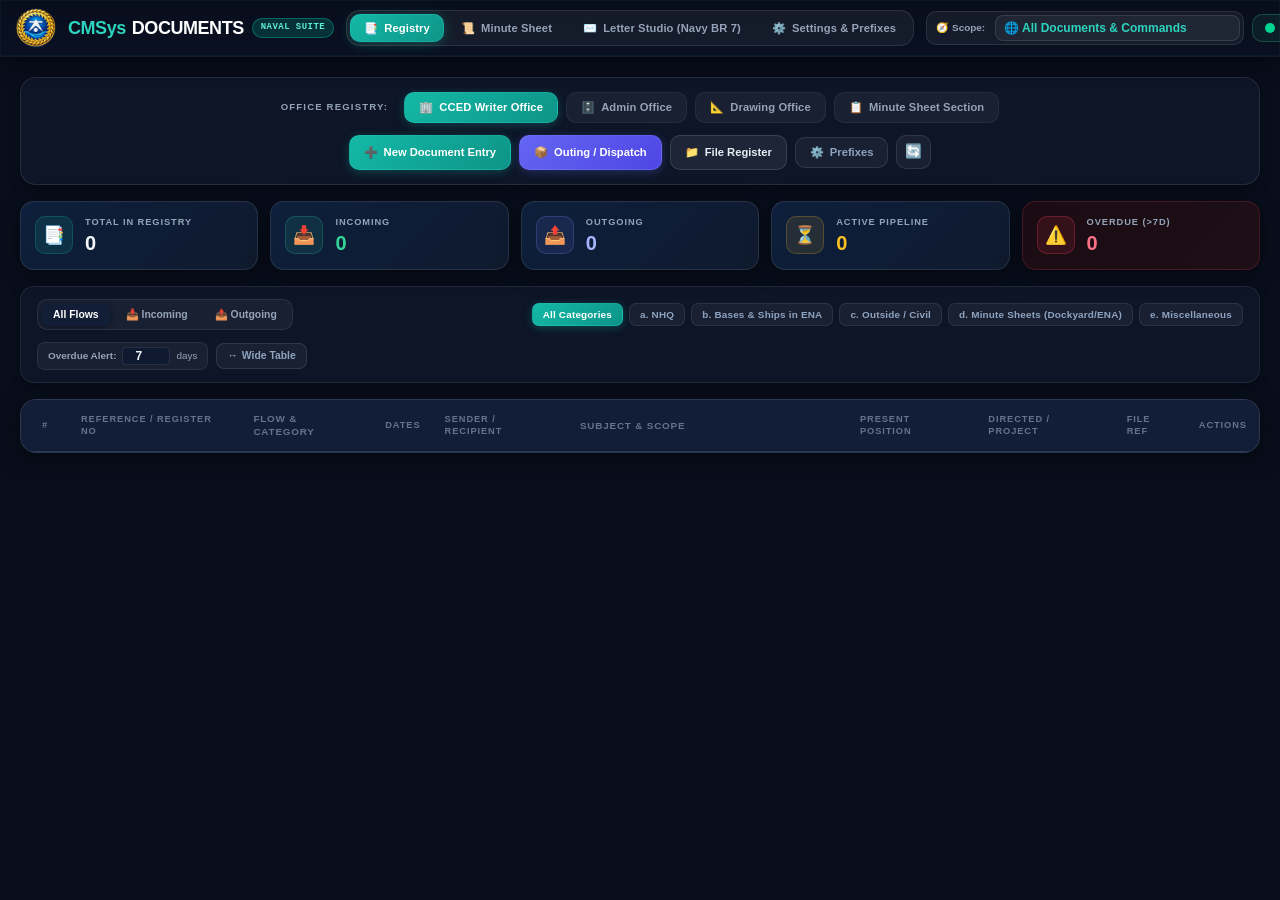
==== workstation.html @ 59e514d4 "feat: update naval letter workstation, registry view, app logic, and database setup" ====
<!DOCTYPE html>
<html lang="en" class="h-full dark">
<head>
    <meta charset="UTF-8">
    <meta name="viewport" content="width=device-width, initial-scale=1.0">
    <title>CMSys Documents — Naval Document, Minute & Registry System</title>
    <!-- Tailwind CSS (Offline Static) -->
    <link rel="stylesheet" href="tailwind-static.css">
    <!-- Sinhala Fonts Suite -->
    <link rel="stylesheet" href="sinhala-fonts.css">
    <!-- Master Custom Styles -->
    <link rel="stylesheet" href="style.css">
    <link rel="icon" type="image/png" href="logo-crest.png">
    <style>
        /* Dark-mode flicker prevention */
        html.dark { background-color: #080e1c !important; color: #e8edf5 !important; }
    </style>
</head>
<body class="h-full font-sans antialiased flex flex-col" style="background-color:#080e1c;color:#e8edf5;">

    <!-- ========================================================================= -->
    <!-- TOP NAVIGATION BAR                                                        -->
    <!-- ========================================================================= -->
    <header class="glass-header sticky top-0 z-40 border-b border-teal-500/20 shadow-xl text-white">
        <div class="max-w-[99vw] mx-auto px-4 py-2 flex items-center justify-between gap-3">
            
            <!-- Brand & Crest -->
            <div class="flex items-center gap-3 shrink-0">
                <img src="logo-crest.png" alt="Sri Lanka Navy" class="h-10 w-10 object-contain drop-shadow">
                <div>
                    <div class="flex items-center gap-2">
                        <h1 class="text-base sm:text-lg font-black tracking-tight flex items-center gap-1.5 leading-none">
                            <span class="text-teal-400">CMSys</span> DOCUMENTS
                        </h1>
                        <span class="text-[9px] font-mono px-2 py-0.5 rounded-full bg-teal-500/20 text-teal-300 border border-teal-500/40 font-bold uppercase tracking-wider">
                            NAVAL SUITE
                        </span>
                    </div>
                    <p class="text-[10px] text-slate-400 hidden xl:block leading-tight mt-0.5">
                        Sri Lanka Navy • Command Civil Engineering Department (East) • Dockyard Trincomalee
                    </p>
                </div>
            </div>

            <!-- Main Navigation Section Tabs -->
            <nav style="display:flex;align-items:center;gap:3px;background:rgba(255,255,255,0.05);padding:3px;border-radius:14px;border:1px solid rgba(255,255,255,0.10)" class="shrink-0">
                <button type="button" onclick="switchMainTab('registry')" id="tabBtn-registry" class="nav-tab-btn active" style="padding:6px 14px;border-radius:10px;font-size:0.7rem;font-weight:700;display:flex;align-items:center;gap:6px;cursor:pointer;transition:all 200ms">
                    <span>📑</span> Registry
                </button>
                <button type="button" onclick="switchMainTab('minutesheet')" id="tabBtn-minutesheet" class="nav-tab-btn" style="padding:6px 14px;border-radius:10px;font-size:0.7rem;font-weight:600;color:#94a3b8;display:flex;align-items:center;gap:6px;cursor:pointer;transition:all 200ms">
                    <span>📜</span> Minute Sheet
                </button>
                <button type="button" onclick="switchMainTab('letterstudio')" id="tabBtn-letterstudio" class="nav-tab-btn" style="padding:6px 14px;border-radius:10px;font-size:0.7rem;font-weight:600;color:#94a3b8;display:flex;align-items:center;gap:6px;cursor:pointer;transition:all 200ms">
                    <span>✉️</span> Letter Studio (Navy BR 7)
                </button>
                <button type="button" onclick="switchMainTab('settings')" id="tabBtn-settings" class="nav-tab-btn" style="padding:6px 14px;border-radius:10px;font-size:0.7rem;font-weight:600;color:#94a3b8;display:flex;align-items:center;gap:6px;cursor:pointer;transition:all 200ms">
                    <span>⚙️</span> Settings & Prefixes
                </button>
            </nav>

            <!-- Utility Controls (Search, Overdue Badge, Theme Toggle, Firebase Status) -->
            <div class="flex items-center gap-2 shrink-0">
                <!-- Global Scope / Zone Selector -->
                <div style="display:flex;align-items:center;gap:4px;background:rgba(255,255,255,0.05);padding:3px;border-radius:10px;border:1px solid rgba(255,255,255,0.10)">
                    <span style="font-size:0.62rem;font-weight:700;color:#94a3b8;padding:0 6px;display:flex;align-items:center;gap:4px">
                        <span>🧭</span> Scope:
                    </span>
                    <select id="globalScopeSelect" onchange="onGlobalScopeChange(this.value)" class="bg-slate-900 text-teal-300 font-semibold px-2 py-1 rounded-lg border border-slate-700 outline-none text-xs cursor-pointer">
                        <option value="ALL">🌐 All Documents & Commands</option>
                        <option value="A-Zone">📍 A-Zone (Admin & Waterfront)</option>
                        <option value="BC-Zone">📍 BC-Zone (Residential & Facilities)</option>
                        <option value="D-Zone">📍 D-Zone (Technical & Industrial)</option>
                        <option value="Carpentry Shop">🛠️ Carpentry Workshop</option>
                        <option value="Welding Shop">⚡ Welding Workshop</option>
                        <option value="Masonry Shop">🧱 Masonry & Concrete</option>
                        <option value="Plumbing Shop">🚰 Plumbing & Water Supply</option>
                    </select>
                </div>

                <!-- Global Search -->
                <div class="relative hidden lg:block">
                    <input type="text" id="globalSearchInput" oninput="onGlobalSearch(this.value)" placeholder="Search ref, subject..." class="w-44 xl:w-56 px-3 py-1.5 pl-8 text-xs bg-slate-900/90 border border-slate-700 rounded-xl text-white placeholder-slate-400 focus:outline-none focus:border-teal-500">
                    <span class="absolute left-2.5 top-2 text-slate-400 text-xs">🔍</span>
                </div>

                <!-- Firebase Ecosystem Live Indicator -->
                <button type="button" onclick="openEcosystemModal()" id="fbClusterPill" style="display:flex;align-items:center;gap:6px;padding:5px 12px;border-radius:10px;font-size:0.65rem;font-family:ui-monospace,monospace;font-weight:700;cursor:pointer;border:1px solid rgba(52,211,153,0.25);background:rgba(52,211,153,0.08);color:#a7f3d0;transition:all 200ms" title="Click to view CMSys Ecosystem Firebase Cluster Status">
                    <span id="fbIndicatorDot" class="w-2.5 h-2.5 rounded-full bg-emerald-400 animate-pulse"></span>
                    <span id="fbIndicatorText" class="text-[11px] hidden sm:inline">FB: Synchronized</span>
                </button>

                <!-- Theme Toggle Button -->
                <button type="button" onclick="toggleTheme()" style="padding:6px 9px;border-radius:10px;background:rgba(255,255,255,0.06);border:1px solid rgba(255,255,255,0.12);color:#94a3b8;cursor:pointer;transition:all 200ms;font-size:0.9rem" title="Toggle Dark/Light Mode">
                    <span id="themeIcon">☀️</span>
                </button>
            </div>
        </div>
    </header>

    <!-- ========================================================================= -->
    <!-- MAIN CONTENT VIEW AREA                                                    -->
    <!-- ========================================================================= -->
    <main class="flex-1 overflow-y-auto p-3 sm:p-5 max-w-[99vw] mx-auto w-full" style="background:#080e1c">

        <!-- ===================================================================== -->
        <!-- 1. REGISTRY VIEW                                                      -->
        <!-- ===================================================================== -->
        <section id="view-registry" class="space-y-4" style="background:#080e1c">
            
            <!-- Registry Header with Office Tabs -->
            <div style="background:#0d1527;border-radius:16px;padding:14px 16px;border:1px solid rgba(255,255,255,0.10);box-shadow:0 2px 12px rgba(0,0,0,0.40);display:flex;flex-direction:column;gap:12px" class="md:flex-row md:items-center">
                <div class="flex items-center gap-2 flex-wrap">
                    <span style="font-size:0.6rem;font-weight:800;text-transform:uppercase;letter-spacing:0.12em;color:#94a3b8;margin-right:8px">Office Registry:</span>
                    <button type="button" onclick="switchRegistryOffice('cced_writer')" id="officeTab-cced_writer" class="office-pill active" style="padding:6px 14px;border-radius:10px;font-size:0.7rem;font-weight:700;background:linear-gradient(135deg,#14b8a6,#0d9488);color:white;border:1px solid rgba(45,212,191,0.30);box-shadow:0 2px 10px rgba(20,184,166,0.28);display:flex;align-items:center;gap:6px;cursor:pointer;transition:all 200ms">
                        <span>🏢</span> CCED Writer Office
                    </button>
                    <button type="button" onclick="switchRegistryOffice('admin_office')" id="officeTab-admin_office" class="office-pill" style="padding:6px 14px;border-radius:10px;font-size:0.7rem;font-weight:600;background:rgba(255,255,255,0.05);color:#8fa3bf;border:1px solid rgba(255,255,255,0.08);display:flex;align-items:center;gap:6px;cursor:pointer;transition:all 200ms">
                        <span>🗄️</span> Admin Office
                    </button>
                    <button type="button" onclick="switchRegistryOffice('drawing_office')" id="officeTab-drawing_office" class="office-pill" style="padding:6px 14px;border-radius:10px;font-size:0.7rem;font-weight:600;background:rgba(255,255,255,0.05);color:#8fa3bf;border:1px solid rgba(255,255,255,0.08);display:flex;align-items:center;gap:6px;cursor:pointer;transition:all 200ms">
                        <span>📐</span> Drawing Office
                    </button>
                    <button type="button" onclick="switchRegistryOffice('minute_sheet')" id="officeTab-minute_sheet" class="office-pill" style="padding:6px 14px;border-radius:10px;font-size:0.7rem;font-weight:600;background:rgba(255,255,255,0.05);color:#8fa3bf;border:1px solid rgba(255,255,255,0.08);display:flex;align-items:center;gap:6px;cursor:pointer;transition:all 200ms">
                        <span>📋</span> Minute Sheet Section
                    </button>
                </div>

                <!-- Primary Action Buttons -->
                <div class="flex items-center gap-2 flex-wrap">
                    <button type="button" onclick="openNewDocumentModal()" style="padding:8px 14px;border-radius:10px;font-size:0.7rem;font-weight:700;background:linear-gradient(135deg,#14b8a6,#0d9488);color:white;border:1px solid rgba(45,212,191,0.30);box-shadow:0 2px 10px rgba(20,184,166,0.30);display:flex;align-items:center;gap:6px;cursor:pointer;transition:all 200ms ease" onmouseover="this.style.transform='translateY(-1px)';this.style.boxShadow='0 4px 16px rgba(20,184,166,0.45)'" onmouseout="this.style.transform='';this.style.boxShadow='0 2px 10px rgba(20,184,166,0.30)'"><span>➕</span> New Document Entry
                    </button>
                    <button type="button" onclick="openOutingModal()" style="padding:8px 14px;border-radius:10px;font-size:0.7rem;font-weight:700;background:linear-gradient(135deg,#6366f1,#4f46e5);color:white;border:1px solid rgba(129,140,248,0.30);box-shadow:0 2px 10px rgba(99,102,241,0.30);display:flex;align-items:center;gap:6px;cursor:pointer;transition:all 200ms ease"><span>📦</span> Outing / Dispatch
                    </button>
                    <button type="button" onclick="openFileRegisterModal()" style="padding:8px 14px;border-radius:10px;font-size:0.7rem;font-weight:700;background:rgba(255,255,255,0.07);color:#e8edf5;border:1px solid rgba(255,255,255,0.12);display:flex;align-items:center;gap:6px;cursor:pointer;transition:all 200ms ease"><span>📁</span> File Register
                    </button>
                    <button type="button" onclick="openPrefixSettingsModal()" style="padding:6px 14px;border-radius:10px;font-size:0.7rem;font-weight:600;background:rgba(255,255,255,0.05);color:#8fa3bf;border:1px solid rgba(255,255,255,0.10);display:flex;align-items:center;gap:6px;cursor:pointer;transition:all 200ms" title="Manage Outgoing Prefixes">
                        <span>⚙️</span> Prefixes
                    </button>
                    <button type="button" onclick="refreshRegistryData()" style="padding:6px 8px;border-radius:10px;background:rgba(255,255,255,0.05);border:1px solid rgba(255,255,255,0.10);color:#8fa3bf;cursor:pointer;transition:all 200ms;font-size:0.85rem" title="Refresh Registry">
                        <span>🔄</span>
                    </button>
                </div>
            </div>

            <!-- Registry Metric Cards -->
            <div class="metric-cards-grid">
                <div style="background:linear-gradient(135deg,#0d1f3c 0%,#0f1a2e 100%);border-radius:14px;padding:14px;border:1px solid rgba(255,255,255,0.10);box-shadow:0 4px 20px rgba(0,0,0,0.50);display:flex;align-items:center;gap:12px;transition:transform 200ms ease">
                    <div style="width:38px;height:38px;border-radius:10px;background:rgba(20,184,166,0.12);border:1px solid rgba(20,184,166,0.25);display:flex;align-items:center;justify-content:center;font-size:1.1rem;flex-shrink:0">📑</div>
                    <div>
                        <p style="font-size:0.58rem;font-weight:800;color:#94a3b8;text-transform:uppercase;letter-spacing:0.10em">Total in Registry</p>
                        <p style="font-size:1.25rem;font-weight:900;color:#f1f5f9;line-height:1.2;margin-top:1px" id="statTotalDocs">0</p>
                    </div>
                </div>

                <div style="background:linear-gradient(135deg,#0d1f3c 0%,#0f1a2e 100%);border-radius:14px;padding:14px;border:1px solid rgba(255,255,255,0.10);box-shadow:0 4px 20px rgba(0,0,0,0.50);display:flex;align-items:center;gap:12px">
                    <div style="width:38px;height:38px;border-radius:10px;background:rgba(52,211,153,0.10);border:1px solid rgba(52,211,153,0.22);display:flex;align-items:center;justify-content:center;font-size:1.1rem;flex-shrink:0">📥</div>
                    <div>
                        <p style="font-size:0.58rem;font-weight:800;color:#94a3b8;text-transform:uppercase;letter-spacing:0.10em">Incoming</p>
                        <p style="font-size:1.25rem;font-weight:900;color:#34d399;line-height:1.2;margin-top:1px" id="statIncomingDocs">0</p>
                    </div>
                </div>

                <div style="background:linear-gradient(135deg,#0d1f3c 0%,#0f1a2e 100%);border-radius:14px;padding:14px;border:1px solid rgba(255,255,255,0.10);box-shadow:0 4px 20px rgba(0,0,0,0.50);display:flex;align-items:center;gap:12px">
                    <div style="width:38px;height:38px;border-radius:10px;background:rgba(129,140,248,0.10);border:1px solid rgba(129,140,248,0.22);display:flex;align-items:center;justify-content:center;font-size:1.1rem;flex-shrink:0">📤</div>
                    <div>
                        <p style="font-size:0.58rem;font-weight:800;color:#94a3b8;text-transform:uppercase;letter-spacing:0.10em">Outgoing</p>
                        <p style="font-size:1.25rem;font-weight:900;color:#a5b4fc;line-height:1.2;margin-top:1px" id="statOutgoingDocs">0</p>
                    </div>
                </div>

                <div style="background:linear-gradient(135deg,#0d1f3c 0%,#0f1a2e 100%);border-radius:14px;padding:14px;border:1px solid rgba(255,255,255,0.10);box-shadow:0 4px 20px rgba(0,0,0,0.50);display:flex;align-items:center;gap:12px">
                    <div style="width:38px;height:38px;border-radius:10px;background:rgba(251,191,36,0.10);border:1px solid rgba(251,191,36,0.22);display:flex;align-items:center;justify-content:center;font-size:1.1rem;flex-shrink:0">⏳</div>
                    <div>
                        <p style="font-size:0.58rem;font-weight:800;color:#94a3b8;text-transform:uppercase;letter-spacing:0.10em">Active Pipeline</p>
                        <p style="font-size:1.25rem;font-weight:900;color:#fbbf24;line-height:1.2;margin-top:1px" id="statActiveDocs">0</p>
                    </div>
                </div>

                <div onclick="toggleFilterOverdueOnly()" style="background:linear-gradient(135deg,#1a0c12 0%,#1d0f16 100%);border-radius:14px;padding:14px;border:1px solid rgba(244,63,94,0.20);box-shadow:0 4px 20px rgba(0,0,0,0.50);display:flex;align-items:center;justify-content:space-between;gap:12px;cursor:pointer;transition:all 200ms ease" onmouseover="this.style.borderColor='rgba(244,63,94,0.40)'" onmouseout="this.style.borderColor='rgba(244,63,94,0.20)'">
                    <div style="display:flex;align-items:center;gap:12px">
                        <div style="width:38px;height:38px;border-radius:10px;background:rgba(244,63,94,0.12);border:1px solid rgba(244,63,94,0.28);display:flex;align-items:center;justify-content:center;font-size:1.1rem;flex-shrink:0">⚠️</div>
                        <div>
                            <p style="font-size:0.58rem;font-weight:800;color:#94a3b8;text-transform:uppercase;letter-spacing:0.10em">Overdue (&gt;<span id="statOverdueDaysBadge">7</span>d)</p>
                            <p style="font-size:1.25rem;font-weight:900;color:#fb7185;line-height:1.2;margin-top:1px" id="statOverdueDocs">0</p>
                        </div>
                    </div>
                    <span id="overdueActiveIndicator" class="hidden" style="font-size:0.6rem;font-weight:700;padding:2px 6px;border-radius:4px;background:rgba(244,63,94,0.20);color:#fb7185;border:1px solid rgba(244,63,94,0.35)">FILTERED</span>
                </div>
            </div>

            <!-- Registry Filters & Category Sub-Bar -->
            <div style="background:#0d1527;border-radius:14px;padding:12px 16px;border:1px solid rgba(255,255,255,0.08);box-shadow:0 2px 10px rgba(0,0,0,0.35)">
                <div class="flex items-center justify-between flex-wrap gap-3">
                    <!-- Flow Tabs: ALL / INCOMING / OUTGOING -->
                    <div style="display:flex;align-items:center;gap:3px;background:rgba(255,255,255,0.05);padding:3px;border-radius:10px;border:1px solid rgba(255,255,255,0.08)">
                        <button type="button" onclick="setRegistryFlowFilter('ALL')" id="flowTab-ALL" class="flow-pill active" style="padding:4px 12px;border-radius:8px;font-size:0.65rem;font-weight:700;background:#111e35;color:#e8edf5;border:none;cursor:pointer;box-shadow:0 1px 4px rgba(0,0,0,0.40)">
                            All Flows
                        </button>
                        <button type="button" onclick="setRegistryFlowFilter('INCOMING')" id="flowTab-INCOMING" class="flow-pill" style="padding:4px 12px;border-radius:8px;font-size:0.65rem;font-weight:700;color:#94a3b8;background:none;border:none;cursor:pointer;transition:color 150ms">
                            📥 Incoming
                        </button>
                        <button type="button" onclick="setRegistryFlowFilter('OUTGOING')" id="flowTab-OUTGOING" class="flow-pill" style="padding:4px 12px;border-radius:8px;font-size:0.65rem;font-weight:700;color:#94a3b8;background:none;border:none;cursor:pointer;transition:color 150ms">
                            📤 Outgoing
                        </button>
                    </div>

                    <!-- Category Pills Container (Dynamic per Office) -->
                    <div id="officeCategoryPills" class="flex items-center gap-1.5 flex-wrap text-xs">
                        <!-- Populated dynamically -->
                    </div>

                    <!-- Right Controls: Overdue threshold, Wide Table Toggle -->
                    <div class="flex items-center gap-2">
                        <div style="display:flex;align-items:center;gap:6px;background:rgba(255,255,255,0.05);padding:4px 10px;border-radius:8px;border:1px solid rgba(255,255,255,0.08)">
                            <label style="font-size:0.62rem;font-weight:600;color:#94a3b8">Overdue Alert:</label>
                            <input type="number" id="cfgOverdueDaysInput" value="7" min="1" max="90" onchange="changeOverdueThreshold(this.value)" class="w-12 text-center text-xs font-bold bg-white dark:bg-slate-900 rounded border border-slate-300 dark:border-slate-600 outline-none">
                            <span style="font-size:0.62rem;color:#94a3b8">days</span>
                        </div>
                        <button type="button" onclick="toggleWideTableMode()" id="btnWideTable" style="padding:4px 10px;border-radius:8px;font-size:0.65rem;font-weight:700;background:rgba(255,255,255,0.05);border:1px solid rgba(255,255,255,0.10);color:#8fa3bf;cursor:pointer;display:flex;align-items:center;gap:4px;transition:all 150ms">
                            <span>↔️</span> Wide Table
                        </button>
                    </div>
                </div>
            </div>

            <!-- Registry Data Table Container -->
            <div id="registryTableContainer" style="background:#0d1527;border-radius:16px;border:1px solid rgba(255,255,255,0.10);overflow:hidden;box-shadow:0 4px 24px rgba(0,0,0,0.55)">
                <div class="overflow-x-auto">
                    <table class="w-full text-left text-xs border-collapse">
                        <thead style="background:#0f1a2e;border-bottom:1px solid rgba(255,255,255,0.10)">
                            <tr>
                                <th style="padding:8px 12px;width:48px;text-align:center;font-size:0.58rem;font-weight:800;letter-spacing:0.10em;text-transform:uppercase;color:#94a3b8">#</th>
                                <th style="padding:8px 12px;font-size:0.58rem;font-weight:800;letter-spacing:0.10em;text-transform:uppercase;color:#94a3b8">Reference / Register No</th>
                                <th class="p-3">Flow & Category</th>
                                <th style="padding:8px 12px;font-size:0.58rem;font-weight:800;letter-spacing:0.10em;text-transform:uppercase;color:#94a3b8">Dates</th>
                                <th style="padding:8px 12px;font-size:0.58rem;font-weight:800;letter-spacing:0.10em;text-transform:uppercase;color:#94a3b8">Sender / Recipient</th>
                                <th class="p-3 min-w-[280px]">Subject & Scope</th>
                                <th style="padding:8px 12px;font-size:0.58rem;font-weight:800;letter-spacing:0.10em;text-transform:uppercase;color:#94a3b8">Present Position</th>
                                <th style="padding:8px 12px;font-size:0.58rem;font-weight:800;letter-spacing:0.10em;text-transform:uppercase;color:#94a3b8">Directed / Project</th>
                                <th style="padding:8px 12px;font-size:0.58rem;font-weight:800;letter-spacing:0.10em;text-transform:uppercase;color:#94a3b8">File Ref</th>
                                <th style="padding:8px 12px;font-size:0.58rem;font-weight:800;letter-spacing:0.10em;text-transform:uppercase;color:#94a3b8" style="padding:8px 12px;font-size:0.58rem;font-weight:800;letter-spacing:0.10em;text-transform:uppercase;color:#94a3b8;text-align:right">Actions</th>
                            </tr>
                        </thead>
                        <tbody id="registryTableBody" >
                            <!-- Populated dynamically via renderRegistryTable() -->
                        </tbody>
                    </table>
                </div>
                <div id="registryTableEmptyState" class="hidden p-10 text-center text-slate-400">
                    <span class="text-3xl block mb-2">📭</span>
                    <p class="font-bold">No documents matching current filters.</p>
                </div>
            </div>
        </section>

        <!-- ===================================================================== -->
        <!-- 2. MINUTE SHEET SECTION                                               -->
        <!-- ===================================================================== -->
        <section id="view-minutesheet" class="hidden space-y-4">
            
            <!-- Minute Sheet Section Header & Sub-Tabs -->
            <div class="bg-gradient-to-r from-teal-950 via-slate-900 to-slate-950 p-5 rounded-2xl text-white shadow-md border border-teal-900/40 flex flex-col sm:flex-row sm:items-center justify-between gap-4">
                <div class="space-y-1">
                    <div class="flex items-center gap-2">
                        <span class="text-2xl p-2 bg-teal-500/20 rounded-xl border border-teal-500/30">📜</span>
                        <div>
                            <h2 class="text-lg font-black tracking-tight text-white flex items-center gap-2">
                                NAVAL MINUTE SHEET STUDIO
                            </h2>
                            <p class="text-xs text-slate-300">
                                Draft official Naval Minute Sheets (Pic 1, 2, 3 Layout), manage templates, and prepare printing packages.
                            </p>
                        </div>
                    </div>
                </div>

                <!-- Sub-Tabs: Builder, Templates, Saved -->
                <div class="flex items-center gap-1.5 bg-slate-800/80 p-1 rounded-xl border border-slate-700 text-xs">
                    <button type="button" onclick="switchMinuteSubTab('builder')" id="msSubTab-builder" class="px-3 py-1.5 rounded-lg font-bold bg-teal-600 text-white shadow-xs transition-all">
                        ✏️ Builder Desk
                    </button>
                    <button type="button" onclick="switchMinuteSubTab('templates')" id="msSubTab-templates" class="px-3 py-1.5 rounded-lg font-medium text-slate-300 hover:text-white transition-all">
                        📋 Templates Inventory
                    </button>
                    <button type="button" onclick="switchMinuteSubTab('saved')" id="msSubTab-saved" class="px-3 py-1.5 rounded-lg font-medium text-slate-300 hover:text-white transition-all">
                        📂 Saved Minutes
                    </button>
                </div>
            </div>

            <!-- SUB-PANEL 1: MINUTE SHEET BUILDER DESK (Two Columns) -->
            <div id="msPanel-builder" class="grid grid-cols-1 lg:grid-cols-12 gap-5">
                
                <!-- Left: Drafting Controls & Input Fields -->
                <div class="lg:col-span-6 bg-white dark:bg-slate-900 p-5 rounded-2xl border border-slate-200 dark:border-slate-800 shadow-sm space-y-4 max-h-[88vh] overflow-y-auto">
                    
                    <!-- Language & Preset Quick Bar -->
                    <div class="flex items-center justify-between border-b border-slate-100 dark:border-slate-800 pb-3 flex-wrap gap-2">
                        <div class="flex items-center gap-1.5 bg-slate-100 dark:bg-slate-800 p-0.5 rounded-xl border border-slate-200 dark:border-slate-700 text-xs">
                            <button type="button" onclick="setMinuteLang('si')" id="btnMsLangSi" class="px-3 py-1 rounded-lg font-bold bg-teal-600 text-white shadow-xs transition-all">
                                🇱🇰 සිංහල
                            </button>
                            <button type="button" onclick="setMinuteLang('en')" id="btnMsLangEn" class="px-3 py-1 rounded-lg font-medium text-slate-600 dark:text-slate-400 transition-all">
                                🇬🇧 English
                            </button>
                        </div>

                        <!-- Autofill from Registry Job Minute -->
                        <div class="flex items-center gap-1.5">
                            <select id="msAutofillSelect" onchange="autoFillMinuteFromRegistry(this.value)" class="text-xs px-2.5 py-1 border border-slate-300 dark:border-slate-700 rounded-lg bg-slate-50 dark:bg-slate-800 text-slate-800 dark:text-slate-200 outline-none max-w-[220px]">
                                <option value="">⚡ Autofill from Registry Minute</option>
                            </select>
                            <button type="button" onclick="resetMinuteForm()" class="text-xs text-rose-600 dark:text-rose-400 hover:underline px-2 py-1 font-bold">
                                Clear
                            </button>
                        </div>
                    </div>

                    <!-- Central Minute Sequence & Underlined Originator Tag -->
                    <div class="p-3 bg-teal-50/60 dark:bg-teal-950/20 rounded-xl border border-teal-200 dark:border-teal-900/40 grid grid-cols-1 sm:grid-cols-2 gap-3 text-xs">
                        <div>
                            <div class="flex items-center justify-between mb-1">
                                <label class="font-bold text-teal-950 dark:text-teal-300 uppercase text-[10px]">Central Minute Sequence No</label>
                                <span class="text-[9px] text-teal-700 dark:text-teal-400 font-mono">e.g. M 01, M 02</span>
                            </div>
                            <input type="text" id="msInputMinuteSeq" oninput="updateMinutePreview()" value="M 01" placeholder="M 01" class="w-full px-2.5 py-1.5 bg-white dark:bg-slate-900 border border-slate-300 dark:border-slate-700 rounded-lg font-mono font-bold text-xs outline-none">
                        </div>
                        <div>
                            <div class="flex items-center justify-between mb-1">
                                <label class="font-bold text-teal-950 dark:text-teal-300 uppercase text-[10px]">Underlined Originator Tag</label>
                                <select id="msOriginatorTagPreset" onchange="applyOriginatorTagPreset(this.value)" class="text-[9px] px-1 py-0.5 border border-teal-300 dark:border-teal-700 rounded bg-white dark:bg-slate-800 outline-none">
                                    <option value="">-- Presets --</option>
                                    <option value="BY CCEO(E)">BY CCEO(E)</option>
                                    <option value="BY DNCE">BY DNCE</option>
                                    <option value="BY SEC">BY SEC</option>
                                    <option value="BY DNW">BY DNW</option>
                                    <option value="BY COMEN">BY COMEN</option>
                                </select>
                            </div>
                            <input type="text" id="msInputOriginatorTag" oninput="updateMinutePreview()" value="BY CCEO(E)" placeholder="BY CCEO(E)" class="w-full px-2.5 py-1.5 bg-white dark:bg-slate-900 border border-slate-300 dark:border-slate-700 rounded-lg font-bold uppercase text-xs outline-none">
                        </div>
                    </div>

                    <!-- Typographic Calibration Slider Controls -->
                    <div class="p-3 bg-slate-50 dark:bg-slate-800/60 rounded-xl border border-slate-200 dark:border-slate-700/80 space-y-3 text-xs">
                        <div class="flex items-center justify-between">
                            <span class="font-bold text-slate-700 dark:text-slate-300 uppercase text-[10px] flex items-center gap-1.5">
                                <span>📐</span> Typographic Calibration & Paper Binding Controls
                            </span>
                            <button type="button" onclick="autoShrinkMinuteToFit()" class="text-[10px] font-bold text-teal-700 dark:text-teal-300 bg-teal-100 dark:bg-teal-950/80 px-2 py-0.5 rounded border border-teal-300 dark:border-teal-700 hover:bg-teal-200 cursor-pointer flex items-center gap-1">
                                <span>⚡</span> Auto-Shrink to Fit Single Page
                            </button>
                        </div>

                        <div class="grid grid-cols-1 sm:grid-cols-2 gap-3">
                            <!-- Divider Width Slider (50% to 100%) -->
                            <div>
                                <div class="flex items-center justify-between mb-1">
                                    <label class="text-[10px] font-bold text-slate-500 uppercase">Divider Width % (50% to 100%)</label>
                                    <span id="msDividerWidthBadge" class="text-[10px] font-mono font-bold text-teal-600 dark:text-teal-400">100%</span>
                                </div>
                                <input type="range" id="msDividerWidthSlider" min="50" max="100" value="100" oninput="onMinuteDividerWidthSlider(this.value)" class="cal-slider">
                            </div>

                            <!-- Right Margin Offset Slider (10mm to 35mm for punch hole & arch-lever binding) -->
                            <div>
                                <div class="flex items-center justify-between mb-1">
                                    <label class="text-[10px] font-bold text-slate-500 uppercase">Right Margin Offset (Hole Punch / Binding)</label>
                                    <span id="msRightMarginBadge" class="text-[10px] font-mono font-bold text-teal-600 dark:text-teal-400">20 mm</span>
                                </div>
                                <input type="range" id="msRightMarginSlider" min="10" max="35" value="20" oninput="onMinuteRightMarginSlider(this.value)" class="cal-slider">
                            </div>

                            <!-- Base Font Size Adjuster (8.5pt to 13pt) -->
                            <div>
                                <div class="flex items-center justify-between mb-1">
                                    <label class="text-[10px] font-bold text-slate-500 uppercase">Base Font Size (8.5pt - 13pt)</label>
                                    <span id="msFontSizeBadge" class="text-[10px] font-mono font-bold text-teal-600 dark:text-teal-400">11.0 pt</span>
                                </div>
                                <input type="range" id="msFontSizeSlider" min="8.5" max="13" step="0.5" value="11" oninput="onMinuteFontSizeSlider(this.value)" class="cal-slider">
                            </div>

                            <!-- Line Height Leading Adjustment (1.4 to 2.2) -->
                            <div>
                                <div class="flex items-center justify-between mb-1">
                                    <label class="text-[10px] font-bold text-slate-500 uppercase">Line Height Leading (1.4 - 2.2)</label>
                                    <span id="msLineHeightBadge" class="text-[10px] font-mono font-bold text-teal-600 dark:text-teal-400">1.65</span>
                                </div>
                                <input type="range" id="msLineHeightSlider" min="1.4" max="2.2" step="0.05" value="1.65" oninput="onMinuteLineHeightSlider(this.value)" class="cal-slider">
                            </div>
                        </div>

                        <div class="flex items-center gap-3 pt-1">
                            <div class="flex-1">
                                <label class="block text-[10px] font-bold text-slate-500 uppercase mb-0.5">Sinhala / Naval Serif Font</label>
                                <select id="msFontFamilySelect" onchange="setMinuteFont(this.value)" class="w-full px-2.5 py-1 bg-white dark:bg-slate-900 border border-slate-300 dark:border-slate-600 rounded-lg outline-none font-semibold text-xs">
                                    <option value="'Abhaya Libre', 'Noto Serif Sinhala', serif" selected>Abhaya Libre (Standard Naval Serif)</option>
                                    <option value="'Gemunu Libre', 'Noto Sans Sinhala', sans-serif">Gemunu Libre (Naval Sans)</option>
                                    <option value="'Noto Serif Sinhala', serif">Noto Serif Sinhala</option>
                                    <option value="'Noto Sans Sinhala', sans-serif">Noto Sans Sinhala</option>
                                    <option value="'Times New Roman', serif">Times New Roman</option>
                                </select>
                            </div>
                        </div>
                    </div>

                    <!-- Minute Reference & Date -->
                    <div class="grid grid-cols-1 sm:grid-cols-2 gap-3">
                        <div>
                            <div class="flex items-center justify-between mb-1">
                                <label class="block text-[11px] font-bold text-slate-700 dark:text-slate-300 uppercase">Minute Ref Number</label>
                                <button type="button" onclick="autoGenerateMinuteRef()" class="text-[10px] font-bold text-teal-600 dark:text-teal-400 hover:underline">
                                    ⚡ Generate Ref
                                </button>
                            </div>
                            <input type="text" id="msInputRefNo" oninput="updateMinutePreview()" placeholder="CCED/A/10/2216/26" class="w-full px-3 py-2 border border-slate-300 dark:border-slate-700 rounded-xl text-xs font-mono font-bold bg-slate-50 dark:bg-slate-800 text-slate-900 dark:text-white outline-none">
                        </div>
                        <div>
                            <label class="block text-[11px] font-bold text-slate-700 dark:text-slate-300 uppercase mb-1">Minute Date</label>
                            <input type="text" id="msInputDate" oninput="updateMinutePreview()" placeholder="2026 ඔක්තෝබර් මස 23" class="w-full px-3 py-2 border border-slate-300 dark:border-slate-700 rounded-xl text-xs bg-slate-50 dark:bg-slate-800 text-slate-900 dark:text-white outline-none">
                        </div>
                    </div>

                    <!-- Addressees (Left Column) -->
                    <div class="space-y-2 p-3 bg-amber-50/60 dark:bg-amber-950/20 rounded-xl border border-amber-200 dark:border-amber-900/40">
                        <div class="flex items-center justify-between">
                            <label class="text-[11px] font-bold text-amber-900 dark:text-amber-400 uppercase flex items-center gap-1.5">
                                <span>📌</span> Addressees (යොමුවන පාර්ශ්ව)
                            </label>
                            <button type="button" onclick="addMinuteAddresseeRow()" class="text-[10px] font-bold text-amber-800 dark:text-amber-300 bg-amber-100 dark:bg-amber-900/60 px-2 py-0.5 rounded border border-amber-300 dark:border-amber-700">
                                + Add Addressee
                            </button>
                        </div>
                        <div id="msAddresseesContainer" class="space-y-1.5">
                            <!-- Populated dynamically -->
                        </div>
                    </div>

                    <!-- Subject Line -->
                    <div>
                        <label class="block text-[11px] font-bold text-slate-700 dark:text-slate-300 uppercase mb-1">Subject / විෂයය <span class="text-rose-500">*</span></label>
                        <input type="text" id="msInputSubject" oninput="updateMinutePreview()" placeholder="ගොඩනැගිලි ප්‍රතිසංස්කරණ ඇස්තමේන්තුව සකස් කිරීම පිළිබඳව" class="w-full px-3 py-2 border border-slate-300 dark:border-slate-700 rounded-xl text-xs font-bold bg-slate-50 dark:bg-slate-800 text-slate-900 dark:text-white outline-none">
                    </div>

                    <!-- M-01 Originator Designation -->
                    <div class="space-y-1">
                        <div class="flex items-center justify-between">
                            <label class="text-[11px] font-bold text-rose-800 dark:text-rose-400 uppercase">M-01 Originator Designation (මඟින් යොමු කරන)</label>
                            <select id="msOriginatorSelect" onchange="applyMinuteOriginatorPreset(this.value)" class="text-[10px] px-2 py-0.5 border border-rose-300 dark:border-rose-700 rounded bg-white dark:bg-slate-800 text-slate-700 dark:text-slate-300 font-semibold outline-none">
                                <option value="">-- Choose from Settings --</option>
                            </select>
                        </div>
                        <input type="text" id="msInputOriginator" oninput="updateMinutePreview()" placeholder="කොට්ඨාස සිවිල් ඉංජිනේරු නිලධාරී (නැගෙනහිර) මඟින්" class="w-full px-3 py-2 border border-slate-300 dark:border-slate-700 rounded-xl text-xs bg-slate-50 dark:bg-slate-800 text-slate-900 dark:text-white outline-none">
                    </div>

                    <!-- Sinhala Naval Rank Transliteration Engine Widget -->
                    <div class="p-3 bg-indigo-50/60 dark:bg-indigo-950/20 rounded-xl border border-indigo-200 dark:border-indigo-900/40 space-y-2 text-xs">
                        <div class="flex items-center justify-between">
                            <span class="font-bold text-indigo-950 dark:text-indigo-300 uppercase text-[10px] flex items-center gap-1.5">
                                <span>⚓</span> Sinhala Naval Rank Transliteration Engine
                            </span>
                            <span class="text-[9px] text-indigo-600 dark:text-indigo-400 font-medium">SLN Official Designations</span>
                        </div>
                        <div class="grid grid-cols-1 sm:grid-cols-12 gap-2 items-center">
                            <div class="sm:col-span-5">
                                <select id="rankTransliterateSelect" onchange="onRankSelectChange(this.value)" class="w-full px-2 py-1 bg-white dark:bg-slate-900 border border-indigo-300 dark:border-indigo-700 rounded-lg text-xs font-semibold outline-none">
                                    <option value="">-- Quick Rank Lookup --</option>
                                    <option value="Commander (CE)">Commander (CE)</option>
                                    <option value="Lt Cdr (CE)">Lt Cdr (CE)</option>
                                    <option value="Lieutenant (CE)">Lieutenant (CE)</option>
                                    <option value="Sub Lieutenant (CE)">Sub Lieutenant (CE)</option>
                                    <option value="MCPO">MCPO</option>
                                    <option value="FCPO">FCPO</option>
                                    <option value="CPO">CPO</option>
                                    <option value="PO">PO</option>
                                    <option value="Leading">Leading Seaman</option>
                                    <option value="Able Seaman">Able Seaman (AB)</option>
                                    <option value="Ordinary Seaman">Ordinary Seaman (OD)</option>
                                </select>
                            </div>
                            <div class="sm:col-span-4">
                                <input type="text" id="rankSinhalaResult" readonly placeholder="සිංහල නිල නාමය..." class="w-full px-2 py-1 bg-white dark:bg-slate-900 border border-indigo-300 dark:border-indigo-700 rounded-lg text-xs font-bold text-indigo-950 dark:text-indigo-200 outline-none">
                            </div>
                            <div class="sm:col-span-3 flex items-center gap-1">
                                <button type="button" onclick="insertTransliteratedRankToPara()" class="flex-1 py-1 px-1.5 bg-indigo-600 hover:bg-indigo-700 text-white rounded text-[10px] font-bold cursor-pointer">
                                    + In Para
                                </button>
                                <button type="button" onclick="setTransliteratedRankToSign()" class="flex-1 py-1 px-1.5 bg-slate-700 hover:bg-slate-800 text-white rounded text-[10px] font-bold cursor-pointer">
                                    Set Sign
                                </button>
                            </div>
                        </div>
                    </div>

                    <!-- Paragraphs Dynamic Section -->
                    <div class="space-y-2 p-3 bg-slate-50 dark:bg-slate-800/40 rounded-xl border border-slate-200 dark:border-slate-700">
                        <div class="flex items-center justify-between flex-wrap gap-2">
                            <label class="text-[11px] font-bold text-slate-700 dark:text-slate-300 uppercase flex items-center gap-1.5">
                                <span>📝</span> Paragraphs Content (ඡේද අන්තර්ගතය)
                            </label>
                            <div class="flex items-center gap-1.5">
                                <!-- Sailor Search & Insert -->
                                <select id="msSailorInsertSelect" onchange="insertSailorIntoMinute(this.value)" class="text-[10px] px-2 py-0.5 border border-slate-300 dark:border-slate-600 rounded bg-white dark:bg-slate-900 text-slate-800 dark:text-slate-200 max-w-[160px] outline-none">
                                    <option value="">👤 Insert Sailor</option>
                                </select>
                                <button type="button" onclick="addMinuteParagraphRow()" class="text-[10px] font-bold text-teal-800 dark:text-teal-300 bg-teal-100 dark:bg-teal-900/60 px-2 py-0.5 rounded border border-teal-300 dark:border-teal-700">
                                    + Add Para
                                </button>
                            </div>
                        </div>
                        <div id="msParagraphsContainer" class="space-y-2">
                            <!-- Populated dynamically -->
                        </div>
                    </div>

                    <!-- Recommendation & Signatory Block -->
                    <div class="grid grid-cols-1 sm:grid-cols-2 gap-3">
                        <div>
                            <label class="block text-[11px] font-bold text-slate-700 dark:text-slate-300 uppercase mb-1">Final Recommendation / ඉදිරිපත් කිරීම</label>
                            <input type="text" id="msInputRecommendation" oninput="updateMinutePreview()" placeholder="ඉදිරි කටයුතු සඳහා කාරුණිකව ඉදිරිපත් කරමි." class="w-full px-3 py-2 border border-slate-300 dark:border-slate-700 rounded-xl text-xs bg-slate-50 dark:bg-slate-800 text-slate-900 dark:text-white outline-none">
                        </div>
                        <div>
                            <div class="flex items-center justify-between mb-1">
                                <label class="block text-[11px] font-bold text-slate-700 dark:text-slate-300 uppercase">Signatory Title</label>
                                <select id="msSignatorySelect" onchange="applyMinuteSignatoryPreset(this.value)" class="text-[10px] px-1.5 py-0.5 border border-slate-300 dark:border-slate-700 rounded bg-white dark:bg-slate-800 text-slate-700 dark:text-slate-300 outline-none">
                                    <option value="">-- Presets --</option>
                                </select>
                            </div>
                            <input type="text" id="msInputSignatory" oninput="updateMinutePreview()" placeholder="කොට්ඨාස සිවිල් ඉංජිනේරු නිලධාරී (නැගෙනහිර)" class="w-full px-3 py-2 border border-slate-300 dark:border-slate-700 rounded-xl text-xs bg-slate-50 dark:bg-slate-800 text-slate-900 dark:text-white outline-none">
                        </div>
                    </div>

                    <!-- Minute 02 (M-02) Endorsement Section Toggle -->
                    <div class="p-3 bg-blue-50/50 dark:bg-blue-950/20 rounded-xl border border-blue-200 dark:border-blue-900/40 space-y-3">
                        <label class="flex items-center justify-between cursor-pointer select-none">
                            <span class="text-xs font-bold text-blue-950 dark:text-blue-300 flex items-center gap-1.5">
                                <span>🔖</span> Minute 02 (M-02) Endorsement & Forwarding
                            </span>
                            <input type="checkbox" id="msToggleM02" onchange="toggleM02Section(this.checked)" class="w-4 h-4 text-blue-600 rounded">
                        </label>

                        <div id="msM02FieldsContainer" class="hidden space-y-3 pt-2 border-t border-blue-100 dark:border-blue-900/50">
                            <div class="grid grid-cols-1 sm:grid-cols-2 gap-3">
                                <div>
                                    <label class="block text-[10px] font-bold text-slate-600 dark:text-slate-400 uppercase mb-1">M-02 Addressee</label>
                                    <input type="text" id="msM02InputAddressee" oninput="updateMinutePreview()" placeholder="විධායක නිලධාරී - ශ්‍රීලංනෞ තිස්ස" class="w-full px-2.5 py-1.5 border border-slate-300 dark:border-slate-700 rounded-lg text-xs bg-white dark:bg-slate-900 outline-none">
                                </div>
                                <div>
                                    <label class="block text-[10px] font-bold text-slate-600 dark:text-slate-400 uppercase mb-1">M-02 Originator Designation</label>
                                    <input type="text" id="msM02InputOriginator" oninput="updateMinutePreview()" placeholder="කොට්ඨාස සිවිල් ඉංජිනේරු නිලධාරී (නැගෙනහිර) මඟින්" class="w-full px-2.5 py-1.5 border border-slate-300 dark:border-slate-700 rounded-lg text-xs bg-white dark:bg-slate-900 outline-none">
                                </div>
                            </div>
                            <div>
                                <div class="flex items-center justify-between mb-1">
                                    <label class="block text-[10px] font-bold text-slate-600 dark:text-slate-400 uppercase">M-02 Action Endorsement</label>
                                    <select id="msM02EndorsementPreset" onchange="applyM02EndorsementPhrase(this.value)" class="text-[10px] px-1.5 py-0.5 border border-slate-300 dark:border-slate-700 rounded bg-white dark:bg-slate-900 outline-none">
                                        <option value="">-- Quick Phrases --</option>
                                    </select>
                                </div>
                                <textarea id="msM02InputText" oninput="updateMinutePreview()" rows="2" placeholder="නිර්දේශ කර ඉදිරිපත් කරමි." class="w-full px-2.5 py-1.5 border border-slate-300 dark:border-slate-700 rounded-lg text-xs bg-white dark:bg-slate-900 outline-none"></textarea>
                            </div>
                            <div class="grid grid-cols-1 sm:grid-cols-2 gap-3">
                                <div>
                                    <label class="block text-[10px] font-bold text-slate-600 dark:text-slate-400 uppercase mb-1">M-02 Date</label>
                                    <input type="text" id="msM02InputDate" oninput="updateMinutePreview()" placeholder="2026 ඔක්තෝබර් මස 23" class="w-full px-2.5 py-1.5 border border-slate-300 dark:border-slate-700 rounded-lg text-xs bg-white dark:bg-slate-900 outline-none">
                                </div>
                                <div>
                                    <label class="block text-[10px] font-bold text-slate-600 dark:text-slate-400 uppercase mb-1">M-02 Signatory Title</label>
                                    <input type="text" id="msM02InputSignatory" oninput="updateMinutePreview()" placeholder="කොට්ඨාස සිවිල් ඉංජිනේරු නිලධාරී (නැගෙනහිර)" class="w-full px-2.5 py-1.5 border border-slate-300 dark:border-slate-700 rounded-lg text-xs bg-white dark:bg-slate-900 outline-none">
                                </div>
                            </div>
                        </div>
                    </div>

                    <!-- Action Buttons -->
                    <div class="pt-3 border-t border-slate-100 dark:border-slate-800 flex items-center justify-between gap-2 flex-wrap">
                        <button type="button" onclick="saveMinuteAsTemplatePrompt()" class="px-3.5 py-2 rounded-xl text-xs font-bold bg-slate-100 dark:bg-slate-800 hover:bg-slate-200 dark:hover:bg-slate-700 text-slate-700 dark:text-slate-300 transition-all cursor-pointer">
                            📋 Save as Template
                        </button>
                        <div class="flex items-center gap-2">
                            <button type="button" onclick="saveMinuteRecord()" class="px-4 py-2 rounded-xl text-xs font-bold bg-teal-600 hover:bg-teal-700 text-white shadow-xs transition-all cursor-pointer">
                                💾 Save Minute Record
                            </button>
                            <button type="button" onclick="openMinutePrintStudioModal()" class="px-4 py-2 rounded-xl text-xs font-bold bg-slate-900 hover:bg-slate-800 text-white shadow-xs transition-all cursor-pointer flex items-center gap-1.5">
                                🖨️ Print Studio / PDF
                            </button>
                        </div>
                    </div>
                </div>

                <!-- Right: Authentic Live A4 Paper Desk Preview -->
                <div class="lg:col-span-6 drafting-desk p-4 sm:p-6 rounded-2xl border border-slate-700 flex flex-col justify-between max-h-[88vh] overflow-hidden shadow-2xl">
                    <div class="flex items-center justify-between mb-2">
                        <span class="text-xs font-black text-slate-200 uppercase tracking-wider flex items-center gap-1.5">
                            <span>📄</span> Authentic A4 Naval Minute Paper View (210 × 297 mm)
                        </span>
                        <button type="button" onclick="openMinutePrintStudioModal()" class="text-xs font-bold text-teal-300 bg-slate-800/90 px-3 py-1 rounded-lg border border-teal-600/40 hover:bg-slate-700 flex items-center gap-1 cursor-pointer">
                            <span>🖨️</span> Print Setup Window
                        </button>
                    </div>

                    <!-- Scrollable Desk Canvas -->
                    <div class="paper-viewport flex-1 overflow-y-auto p-4 flex justify-center bg-slate-950/60 rounded-xl border border-slate-800">
                        <div id="minuteLivePaper" class="a4-canvas minute-sheet-paper w-full max-w-[680px] min-h-[960px] p-8 sm:p-10 text-black text-xs leading-relaxed relative">
                            <!-- Populated dynamically via updateMinutePreview() -->
                        </div>
                    </div>
                </div>
            </div>

            <!-- SUB-PANEL 2: TEMPLATE INVENTORY -->
            <div id="msPanel-templates" class="hidden space-y-4">
                <div class="bg-white dark:bg-slate-900 p-4 rounded-2xl border border-slate-200 dark:border-slate-800 flex items-center justify-between">
                    <div>
                        <h3 class="font-bold text-sm text-slate-800 dark:text-white">Minute Sheet Template Inventory</h3>
                        <p class="text-xs text-slate-400">Pre-formatted naval minute sheet structures for quick creation</p>
                    </div>
                    <button type="button" onclick="openNewMinuteTemplateModal()" class="px-3.5 py-1.5 rounded-xl text-xs font-bold bg-teal-600 text-white shadow-xs">
                        + New Template
                    </button>
                </div>
                <div id="msTemplatesGrid" class="grid grid-cols-1 md:grid-cols-2 lg:grid-cols-3 gap-4">
                    <!-- Populated dynamically -->
                </div>
            </div>

            <!-- SUB-PANEL 3: SAVED MINUTES REGISTER -->
            <div id="msPanel-saved" class="hidden space-y-4">
                <div class="bg-white dark:bg-slate-900 p-4 rounded-2xl border border-slate-200 dark:border-slate-800 flex items-center justify-between">
                    <div>
                        <h3 class="font-bold text-sm text-slate-800 dark:text-white">Saved Minute Sheet Records</h3>
                        <p class="text-xs text-slate-400">Minutes registered or drafted in the system</p>
                    </div>
                </div>
                <div id="msSavedTableContainer" class="bg-white dark:bg-slate-900 rounded-2xl border border-slate-200 dark:border-slate-800 overflow-hidden">
                    <table class="w-full text-left text-xs">
                        <thead class="bg-slate-100 dark:bg-slate-800 font-bold uppercase text-slate-500">
                            <tr>
                                <th class="p-3">Ref No</th>
                                <th class="p-3">Date</th>
                                <th class="p-3">Subject</th>
                                <th class="p-3">Addressees</th>
                                <th class="p-3">Status</th>
                                <th style="padding:8px 12px;font-size:0.58rem;font-weight:800;letter-spacing:0.10em;text-transform:uppercase;color:#94a3b8" style="padding:8px 12px;font-size:0.58rem;font-weight:800;letter-spacing:0.10em;text-transform:uppercase;color:#94a3b8;text-align:right">Actions</th>
                            </tr>
                        </thead>
                        <tbody id="msSavedTableBody" class="divide-y divide-slate-100 dark:divide-slate-800">
                            <!-- Populated dynamically -->
                        </tbody>
                    </table>
                </div>
            </div>
        </section>

        <!-- ===================================================================== -->
        <!-- 3. LETTER STUDIO (NAVY BR 7 CORRESPONDENCE)                            -->
        <!-- ===================================================================== -->
        <section id="view-letterstudio" class="hidden space-y-4">
            
            <!-- Letter Studio Header -->
            <div class="bg-gradient-to-r from-blue-950 via-slate-900 to-slate-950 p-5 rounded-2xl text-white shadow-md border border-blue-900/40 flex flex-col sm:flex-row sm:items-center justify-between gap-4">
                <div class="space-y-1">
                    <div class="flex items-center gap-2">
                        <span class="text-2xl p-2 bg-blue-500/20 rounded-xl border border-blue-500/30">✉️</span>
                        <div>
                            <h2 class="text-lg font-black tracking-tight text-white flex items-center gap-2">
                                NAVY BR 7 LETTER STUDIO
                            </h2>
                            <p class="text-xs text-slate-300">
                                Official Sri Lanka Navy Correspondence Builder conforming to Navy BR 7 standards, tone conventions & print window.
                            </p>
                        </div>
                    </div>
                </div>

                <!-- Sub-Tabs: Drafting Studio, Templates, Drafts Register -->
                <div class="flex items-center gap-1.5 bg-slate-800/80 p-1 rounded-xl border border-slate-700 text-xs">
                    <button type="button" onclick="switchLetterSubTab('drafting')" id="ltrSubTab-drafting" class="px-3 py-1.5 rounded-lg font-bold bg-blue-600 text-white shadow-xs transition-all">
                        ✍️ Letter Studio
                    </button>
                    <button type="button" onclick="switchLetterSubTab('templates')" id="ltrSubTab-templates" class="px-3 py-1.5 rounded-lg font-medium text-slate-300 hover:text-white transition-all">
                        📑 BR 7 Templates
                    </button>
                    <button type="button" onclick="switchLetterSubTab('drafts')" id="ltrSubTab-drafts" class="px-3 py-1.5 rounded-lg font-medium text-slate-300 hover:text-white transition-all">
                        📂 Drafts Register
                    </button>
                </div>
            </div>

            <!-- SUB-PANEL 1: LETTER DRAFTING STUDIO (Two Columns) -->
            <div id="ltrPanel-drafting" class="grid grid-cols-1 lg:grid-cols-12 gap-5">
                
                <!-- Left: BR 7 Correspondence Configuration -->
                <div class="lg:col-span-6 bg-white dark:bg-slate-900 p-5 rounded-2xl border border-slate-200 dark:border-slate-800 shadow-sm space-y-4 max-h-[88vh] overflow-y-auto">
                    
                    <!-- Security Classification & Precedence Banner -->
                    <div class="p-3 bg-slate-50 dark:bg-slate-800/60 rounded-xl border border-slate-200 dark:border-slate-700/80 space-y-2">
                        <div class="grid grid-cols-2 gap-3">
                            <div>
                                <label class="block text-[10px] font-bold text-slate-600 dark:text-slate-400 uppercase mb-1">Security Classification</label>
                                <select id="ltrInputSecurityClass" onchange="onLetterSecurityClassChange(this.value)" class="w-full px-2.5 py-1.5 bg-white dark:bg-slate-900 border border-slate-300 dark:border-slate-600 rounded-lg text-xs font-bold text-rose-700 dark:text-rose-400 outline-none">
                                    <option value="UNCLASSIFIED">UNCLASSIFIED</option>
                                    <option value="RESTRICTED" selected>RESTRICTED</option>
                                    <option value="CONFIDENTIAL">CONFIDENTIAL</option>
                                    <option value="SECRET">SECRET</option>
                                    <option value="TOP SECRET">TOP SECRET</option>
                                </select>
                            </div>
                            <div>
                                <label class="block text-[10px] font-bold text-slate-600 dark:text-slate-400 uppercase mb-1">Precedence / Priority</label>
                                <select id="ltrInputPrecedence" onchange="updateLetterPreview()" class="w-full px-2.5 py-1.5 bg-white dark:bg-slate-900 border border-slate-300 dark:border-slate-600 rounded-lg text-xs font-bold text-slate-800 dark:text-slate-200 outline-none">
                                    <option value="ROUTINE" selected>ROUTINE</option>
                                    <option value="PRIORITY">PRIORITY</option>
                                    <option value="IMMEDIATE">IMMEDIATE</option>
                                    <option value="FLASH">FLASH</option>
                                </select>
                            </div>
                        </div>

                        <!-- Secret / Top Secret Copy & Page Numbering Meta -->
                        <div id="ltrSecretMetaInputs" class="hidden pt-2 border-t border-slate-200 dark:border-slate-700 grid grid-cols-2 gap-3">
                            <div>
                                <label class="block text-[10px] font-bold text-rose-800 dark:text-rose-400 uppercase mb-1">Copy Number</label>
                                <input type="number" id="ltrInputCopyNo" value="1" min="1" oninput="updateLetterPreview()" class="w-full px-2 py-1 bg-white dark:bg-slate-900 border border-rose-300 dark:border-rose-700 rounded-lg text-xs font-mono font-bold">
                            </div>
                            <div>
                                <label class="block text-[10px] font-bold text-rose-800 dark:text-rose-400 uppercase mb-1">Total Copies</label>
                                <input type="number" id="ltrInputTotalCopies" value="5" min="1" oninput="updateLetterPreview()" class="w-full px-2 py-1 bg-white dark:bg-slate-900 border border-rose-300 dark:border-rose-700 rounded-lg text-xs font-mono font-bold">
                            </div>
                        </div>
                    </div>

                    <!-- Superscription: Outgoing Ref & Physical File Number -->
                    <div class="grid grid-cols-1 sm:grid-cols-2 gap-3">
                        <div>
                            <div class="flex items-center justify-between mb-1">
                                <label class="block text-[11px] font-bold text-slate-700 dark:text-slate-300 uppercase">My Ref / Official Letter Ref</label>
                                <button type="button" onclick="autoGenerateLetterRef()" class="text-[10px] font-bold text-blue-600 dark:text-blue-400 hover:underline">
                                    ⚡ Atomic Seq Ref
                                </button>
                            </div>
                            <input type="text" id="ltrInputRef" oninput="updateLetterPreview()" placeholder="CCED/NHQ/2026/0012" class="w-full px-3 py-2 border border-slate-300 dark:border-slate-700 rounded-xl text-xs font-mono font-bold bg-slate-50 dark:bg-slate-800 text-slate-900 dark:text-white outline-none">
                        </div>
                        <div>
                            <div class="flex items-center justify-between mb-1">
                                <label class="block text-[11px] font-bold text-slate-700 dark:text-slate-300 uppercase">Physical File Number</label>
                                <button type="button" onclick="openFileRegisterModal()" class="text-[10px] font-bold text-slate-500 hover:underline">
                                    📁 Browse Files
                                </button>
                            </div>
                            <input type="text" id="ltrInputFileNo" oninput="updateLetterPreview()" placeholder="CE/01/01" class="w-full px-3 py-2 border border-slate-300 dark:border-slate-700 rounded-xl text-xs font-mono bg-slate-50 dark:bg-slate-800 text-slate-900 dark:text-white outline-none">
                        </div>
                    </div>

                    <!-- Originator Letterhead & Date (Abbreviated vs Expanded) -->
                    <div class="grid grid-cols-1 sm:grid-cols-3 gap-3">
                        <div class="sm:col-span-2">
                            <label class="block text-[10px] font-bold text-slate-600 dark:text-slate-400 uppercase mb-1">Originator Letterhead Office & Base</label>
                            <input type="text" id="ltrInputOffice" oninput="updateLetterPreview()" value="COMMAND CIVIL ENGINEERING DEPARTMENT (EAST)" class="w-full px-2.5 py-1.5 border border-slate-300 dark:border-slate-700 rounded-lg text-xs font-bold bg-slate-50 dark:bg-slate-800 text-slate-900 dark:text-white outline-none">
                            <input type="text" id="ltrInputStation" oninput="updateLetterPreview()" value="SLN DOCKYARD, TRINCOMALEE" class="w-full mt-1 px-2.5 py-1.5 border border-slate-300 dark:border-slate-700 rounded-lg text-xs bg-slate-50 dark:bg-slate-800 text-slate-700 dark:text-slate-300 outline-none">
                        </div>
                        <div>
                            <div class="flex items-center justify-between mb-1">
                                <label class="block text-[10px] font-bold text-slate-600 dark:text-slate-400 uppercase">Letter Date</label>
                                <div class="flex items-center gap-1 text-[9px]">
                                    <button type="button" onclick="setLetterDateFormat('internal')" class="px-1.5 py-0.5 rounded bg-slate-200 dark:bg-slate-700 font-bold" title="DD Mon YY">Int</button>
                                    <button type="button" onclick="setLetterDateFormat('external')" class="px-1.5 py-0.5 rounded bg-slate-200 dark:bg-slate-700 font-bold" title="DDth Month YYYY">Ext</button>
                                </div>
                            </div>
                            <input type="text" id="ltrInputDate" oninput="updateLetterPreview()" class="w-full px-2.5 py-1.5 border border-slate-300 dark:border-slate-700 rounded-lg text-xs font-semibold bg-slate-50 dark:bg-slate-800 text-slate-900 dark:text-white outline-none">
                            <input type="text" id="ltrInputTel" oninput="updateLetterPreview()" value="026-2222384 / Ext 3144" placeholder="Tel/Ext" class="w-full mt-1 px-2.5 py-1.5 border border-slate-300 dark:border-slate-700 rounded-lg text-[11px] font-mono bg-slate-50 dark:bg-slate-800 text-slate-500 outline-none">
                        </div>
                    </div>

                    <!-- Addressee Matrix: Functional Appointment, Channel, Attention -->
                    <div class="space-y-2 p-3 bg-blue-50/50 dark:bg-blue-950/20 rounded-xl border border-blue-200 dark:border-blue-900/40">
                        <div>
                            <div class="flex items-center justify-between mb-1">
                                <label class="text-[11px] font-bold text-blue-950 dark:text-blue-300 uppercase">To: (Functional Appointment - No Personal Names)</label>
                                <select id="ltrAddresseePresetSelect" onchange="applyLetterAddresseePreset(this.value)" class="text-[10px] px-2 py-0.5 border border-blue-300 dark:border-blue-700 rounded bg-white dark:bg-slate-800 text-slate-700 dark:text-slate-300 outline-none font-semibold">
                                    <option value="">-- Standard Naval Appointments --</option>
                                </select>
                            </div>
                            <textarea id="ltrInputAddresseeTo" oninput="updateLetterPreview()" rows="2" placeholder="The Commander of the Navy&#10;Naval Headquarters, Colombo 01" class="w-full px-2.5 py-1.5 border border-slate-300 dark:border-slate-700 rounded-lg text-xs bg-white dark:bg-slate-900 text-slate-900 dark:text-white outline-none font-medium"></textarea>
                        </div>
                        <div class="grid grid-cols-1 sm:grid-cols-2 gap-2">
                            <div>
                                <label class="block text-[10px] font-bold text-slate-600 dark:text-slate-400 uppercase mb-0.5">Through Channel (e.g. Through: The Commander Eastern Naval Area)</label>
                                <input type="text" id="ltrInputChannelThrough" oninput="updateLetterPreview()" placeholder="Through: The Commander Eastern Naval Area" class="w-full px-2.5 py-1.5 border border-slate-300 dark:border-slate-700 rounded-lg text-xs bg-white dark:bg-slate-900 text-slate-900 dark:text-white outline-none">
                            </div>
                            <div>
                                <label class="block text-[10px] font-bold text-slate-600 dark:text-slate-400 uppercase mb-0.5">Attention Staff Officer Line (Optional)</label>
                                <input type="text" id="ltrInputAttention" oninput="updateLetterPreview()" placeholder="Attention: Staff Officer Civil Engineering (East)" class="w-full px-2.5 py-1.5 border border-slate-300 dark:border-slate-700 rounded-lg text-xs bg-white dark:bg-slate-900 text-slate-900 dark:text-white outline-none">
                            </div>
                        </div>
                    </div>

                    <!-- Subject Line with Alignment Switcher -->
                    <div>
                        <div class="flex items-center justify-between mb-1">
                            <label class="block text-[11px] font-bold text-slate-700 dark:text-slate-300 uppercase">Subject Heading (Block Capitals, Bold, Underlined) <span class="text-rose-500">*</span></label>
                            <div class="flex items-center gap-1 text-[10px]">
                                <button type="button" onclick="setSubjectAlignment('left')" id="btnSubjAlignLeft" class="px-2 py-0.5 rounded bg-blue-600 text-white font-bold">Left</button>
                                <button type="button" onclick="setSubjectAlignment('center')" id="btnSubjAlignCenter" class="px-2 py-0.5 rounded bg-slate-200 dark:bg-slate-700 text-slate-700 dark:text-slate-300 font-medium">Center</button>
                            </div>
                        </div>
                        <input type="text" id="ltrInputSubject" oninput="updateLetterPreview()" placeholder="RECONSTRUCTION AND WATER SUPPLY UPGRADE AT WARDROOM - SLNS TISSA" class="w-full px-3 py-2 border border-slate-300 dark:border-slate-700 rounded-xl text-xs font-bold uppercase bg-slate-50 dark:bg-slate-800 text-slate-900 dark:text-white outline-none">
                    </div>

                    <!-- References Block (References: A. ... B. ...) -->
                    <div class="space-y-1.5 p-3 bg-slate-50 dark:bg-slate-800/40 rounded-xl border border-slate-200 dark:border-slate-700">
                        <div class="flex items-center justify-between">
                            <label class="text-[11px] font-bold text-slate-700 dark:text-slate-300 uppercase flex items-center gap-1.5">
                                <span>📑</span> References Block (Chronological with Authority Prefix)
                            </label>
                            <div class="flex items-center gap-1.5">
                                <button type="button" onclick="sortLetterReferencesChronological()" class="text-[10px] font-bold text-slate-600 dark:text-slate-300 bg-slate-200 dark:bg-slate-700 px-2 py-0.5 rounded">
                                    Sort Oldest First
                                </button>
                                <button type="button" onclick="addLetterReferenceRow()" class="text-[10px] font-bold text-blue-700 dark:text-blue-300 bg-blue-100 dark:bg-blue-900/60 px-2 py-0.5 rounded border border-blue-300 dark:border-blue-700">
                                    + Add Ref
                                </button>
                            </div>
                        </div>
                        <div id="ltrReferencesContainer" class="space-y-1">
                            <!-- Populated dynamically -->
                        </div>
                    </div>

                    <!-- Navy BR 7 Salutation & Tone Switcher (4 Modes) -->
                    <div class="p-3 bg-amber-50/70 dark:bg-amber-950/20 rounded-xl border border-amber-200 dark:border-amber-900/40 space-y-2">
                        <div class="flex items-center justify-between">
                            <label class="text-[11px] font-bold text-amber-950 dark:text-amber-400 uppercase flex items-center gap-1.5">
                                <span>🎖️</span> Naval Correspondence BR 7 Tone Switcher
                            </label>
                            <div class="flex items-center gap-2">
                                <span class="text-[10px] text-amber-800 dark:text-amber-300 hidden sm:inline">Formula:</span>
                                <select id="br7ToneSelect" onchange="App.applyToneFormula()" class="px-2 py-0.5 text-[11px] rounded-lg border border-amber-300 dark:border-amber-800 bg-white dark:bg-slate-900 text-slate-800 dark:text-slate-200 font-semibold outline-none cursor-pointer">
                                    <option value="junior">👑 Junior to Senior</option>
                                    <option value="senior">⚡ Senior to Junior</option>
                                    <option value="equal">🤝 Equal to Equal</option>
                                </select>
                            </div>
                        </div>
                        <div class="grid grid-cols-2 sm:grid-cols-4 gap-1.5 text-xs">
                            <button type="button" onclick="setLetterTone('junior_to_senior')" id="toneBtn-junior_to_senior" class="tone-btn active px-2 py-1.5 rounded-lg font-bold bg-amber-600 text-white text-center transition-all">
                                👑 Junior to Senior
                            </button>
                            <button type="button" onclick="setLetterTone('senior_to_junior')" id="toneBtn-senior_to_junior" class="tone-btn px-2 py-1.5 rounded-lg font-medium bg-white dark:bg-slate-800 text-slate-700 dark:text-slate-300 border border-slate-200 dark:border-slate-700 text-center transition-all">
                                ⚡ Senior to Junior
                            </button>
                            <button type="button" onclick="setLetterTone('equal_to_equal')" id="toneBtn-equal_to_equal" class="tone-btn px-2 py-1.5 rounded-lg font-medium bg-white dark:bg-slate-800 text-slate-700 dark:text-slate-300 border border-slate-200 dark:border-slate-700 text-center transition-all">
                                🤝 Equal to Equal
                            </button>
                            <button type="button" onclick="setLetterTone('do_letter')" id="toneBtn-do_letter" class="tone-btn px-2 py-1.5 rounded-lg font-medium bg-white dark:bg-slate-800 text-slate-700 dark:text-slate-300 border border-slate-200 dark:border-slate-700 text-center transition-all">
                                ✉️ DO Letter
                            </button>
                        </div>
                        <div class="grid grid-cols-1 sm:grid-cols-2 gap-2 text-xs">
                            <div>
                                <label class="block text-[10px] font-bold text-slate-600 dark:text-slate-400 uppercase">Salutation</label>
                                <input type="text" id="ltrInputSalutation" oninput="updateLetterPreview()" value="Sir," class="w-full px-2 py-1 bg-white dark:bg-slate-900 border border-slate-300 dark:border-slate-600 rounded-lg outline-none font-semibold">
                            </div>
                            <div>
                                <label class="block text-[10px] font-bold text-slate-600 dark:text-slate-400 uppercase">Complimentary Close (Omitted for Senior to Junior)</label>
                                <input type="text" id="ltrInputCompClose" oninput="updateLetterPreview()" value="I remain, Sir, Your obedient Servant," class="w-full px-2 py-1 bg-white dark:bg-slate-900 border border-slate-300 dark:border-slate-600 rounded-lg outline-none font-semibold">
                            </div>
                        </div>
                    </div>

                    <!-- Hierarchical Paragraph Renderer (1., (a) skipping (i)&(o), (1), (i)) -->
                    <div class="space-y-2 p-3 bg-slate-50 dark:bg-slate-800/40 rounded-xl border border-slate-200 dark:border-slate-700">
                        <div class="flex items-center justify-between flex-wrap gap-2">
                            <div>
                                <label class="text-[11px] font-bold text-slate-700 dark:text-slate-300 uppercase flex items-center gap-1.5">
                                    <span>📝</span> Hierarchical Paragraphs (1., (a), (1), (i))
                                </label>
                                <span class="text-[10px] text-slate-500">Auto-renumbers hierarchy; single main para stays unnumbered; skips (i) & (o) in sub-paras</span>
                            </div>
                            <div class="flex items-center gap-1">
                                <button type="button" onclick="addLetterParagraphRow(1)" class="text-[10px] font-bold text-blue-700 dark:text-blue-300 bg-blue-100 dark:bg-blue-900/60 px-2 py-0.5 rounded border border-blue-300 dark:border-blue-700">
                                    + Add Main Para
                                </button>
                            </div>
                        </div>
                        <div id="ltrParagraphsContainer" class="space-y-2">
                            <!-- Populated dynamically with indent/outdent & sub-para controls -->
                        </div>
                    </div>

                    <!-- Subscription & Signature Block (Placed Right 5 Lines Below Text) -->
                    <div class="p-3 bg-slate-50 dark:bg-slate-800/40 rounded-xl border border-slate-200 dark:border-slate-700 space-y-2">
                        <div class="flex items-center justify-between">
                            <label class="text-[11px] font-bold text-slate-700 dark:text-slate-300 uppercase">Subscription & Signature Block</label>
                            <div class="flex items-center gap-3">
                                <label class="flex items-center gap-1 text-[11px] font-semibold text-slate-600 dark:text-slate-400 cursor-pointer">
                                    <input type="checkbox" id="ltrInputSdCheckbox" checked onchange="updateLetterPreview()" class="rounded">
                                    <span>Include "sd/-"</span>
                                </label>
                                <label class="flex items-center gap-1 text-[11px] font-semibold text-slate-600 dark:text-slate-400 cursor-pointer">
                                    <input type="checkbox" id="ltrInputIncludeSLN" onchange="updateLetterPreview()" class="rounded">
                                    <span>External Letter (Include "SLN")</span>
                                </label>
                            </div>
                        </div>
                        <div class="grid grid-cols-1 sm:grid-cols-4 gap-2 text-xs">
                            <div>
                                <label class="block text-[10px] font-bold text-slate-500 uppercase">Name (BLOCK CAPITALS)</label>
                                <input type="text" id="ltrInputSignName" oninput="updateLetterPreview()" value="K A KAHANDAWA" class="w-full px-2 py-1 bg-white dark:bg-slate-900 border border-slate-300 dark:border-slate-600 rounded-lg outline-none font-bold uppercase">
                            </div>
                            <div>
                                <label class="block text-[10px] font-bold text-slate-500 uppercase">Post-Nominals</label>
                                <input type="text" id="ltrInputPostNominals" oninput="updateLetterPreview()" value="psc, CEng" placeholder="e.g. psc, CEng" class="w-full px-2 py-1 bg-white dark:bg-slate-900 border border-slate-300 dark:border-slate-600 rounded-lg outline-none">
                            </div>
                            <div>
                                <label class="block text-[10px] font-bold text-slate-500 uppercase">Substantive Rank & Branch</label>
                                <div class="grid grid-cols-2 gap-1">
                                    <input type="text" id="ltrInputSignRank" oninput="updateLetterPreview()" value="Commander" placeholder="Rank" class="w-full px-2 py-1 bg-white dark:bg-slate-900 border border-slate-300 dark:border-slate-600 rounded-lg outline-none font-semibold">
                                    <input type="text" id="ltrInputSignBranch" oninput="updateLetterPreview()" value="(CE)" placeholder="Branch" class="w-full px-2 py-1 bg-white dark:bg-slate-900 border border-slate-300 dark:border-slate-600 rounded-lg outline-none font-semibold">
                                </div>
                            </div>
                            <div>
                                <label class="block text-[10px] font-bold text-slate-500 uppercase">Appointment / Designation</label>
                                <input type="text" id="ltrInputSignAppointment" oninput="updateLetterPreview()" value="Command Civil Engineering Officer (East)" placeholder="Appointment" class="w-full px-2 py-1 bg-white dark:bg-slate-900 border border-slate-300 dark:border-slate-600 rounded-lg outline-none">
                            </div>
                        </div>
                    </div>

                    <!-- Enclosures & Distribution List (Auto-switch to "See Distribution" if > 4) -->
                    <div class="grid grid-cols-1 sm:grid-cols-2 gap-3">
                        <div class="p-3 bg-slate-50 dark:bg-slate-800/40 rounded-xl border border-slate-200 dark:border-slate-700 space-y-1.5">
                            <div class="flex items-center justify-between">
                                <label class="text-[11px] font-bold text-slate-700 dark:text-slate-300 uppercase">Enclosures & Annexes</label>
                                <button type="button" onclick="addLetterEnclosureRow()" class="text-[10px] font-bold text-slate-600 dark:text-slate-300 bg-slate-200 dark:bg-slate-700 px-1.5 py-0.5 rounded">
                                    + Add
                                </button>
                            </div>
                            <div id="ltrEnclosuresContainer" class="space-y-1 text-xs">
                                <!-- Populated dynamically -->
                            </div>
                        </div>

                        <div class="p-3 bg-slate-50 dark:bg-slate-800/40 rounded-xl border border-slate-200 dark:border-slate-700 space-y-1.5">
                            <div class="flex items-center justify-between">
                                <div class="flex items-center gap-1.5">
                                    <label class="text-[11px] font-bold text-slate-700 dark:text-slate-300 uppercase">Distribution / Copy To</label>
                                    <span id="ltrDistCountBadge" class="text-[9px] px-1.5 py-0.2 rounded bg-slate-200 dark:bg-slate-700 font-bold">0</span>
                                </div>
                                <button type="button" onclick="addLetterCopyToRow()" class="text-[10px] font-bold text-slate-600 dark:text-slate-300 bg-slate-200 dark:bg-slate-700 px-1.5 py-0.5 rounded">
                                    + Add
                                </button>
                            </div>
                            <div id="ltrCopyToContainer" class="space-y-1 text-xs">
                                <!-- Populated dynamically -->
                            </div>
                        </div>
                    </div>

                    <!-- Bottom Action Buttons -->
                    <div class="pt-3 border-t border-slate-100 dark:border-slate-800 flex items-center justify-between gap-2 flex-wrap">
                        <button type="button" onclick="saveLetterAsTemplatePrompt()" class="px-3.5 py-2 rounded-xl text-xs font-bold bg-slate-100 dark:bg-slate-800 hover:bg-slate-200 dark:hover:bg-slate-700 text-slate-700 dark:text-slate-300 transition-all cursor-pointer">
                            📋 Save as Template
                        </button>
                        <div class="flex items-center gap-2">
                            <button type="button" onclick="saveLetterDraft()" class="px-3.5 py-2 rounded-xl text-xs font-bold bg-slate-800 hover:bg-slate-700 text-white shadow-xs transition-all cursor-pointer">
                                💾 Save Draft
                            </button>
                            <button type="button" onclick="registerLetterInOutgoingRegistry()" class="px-3.5 py-2 rounded-xl text-xs font-bold bg-emerald-600 hover:bg-emerald-700 text-white shadow-xs transition-all cursor-pointer flex items-center gap-1">
                                <span>📤</span> Register Outgoing
                            </button>
                            <button type="button" onclick="openLetterPrintStudioModal()" class="px-4 py-2 rounded-xl text-xs font-bold bg-blue-700 hover:bg-blue-600 text-white shadow-xs transition-all cursor-pointer flex items-center gap-1.5">
                                🖨️ Print Studio / PDF
                            </button>
                        </div>
                    </div>
                </div>

                <!-- Right: Authentic Navy BR 7 Live A4 Paper Desk Preview -->
                <div class="lg:col-span-6 drafting-desk p-4 sm:p-6 rounded-2xl border border-slate-700 flex flex-col justify-between max-h-[88vh] overflow-hidden shadow-2xl">
                    <div class="flex items-center justify-between mb-2">
                        <span class="text-xs font-black text-slate-200 uppercase tracking-wider flex items-center gap-1.5">
                            <span>📄</span> Navy BR 7 Official Letter View (A4 210 × 297 mm)
                        </span>
                        <button type="button" onclick="openLetterPrintStudioModal()" class="text-xs font-bold text-blue-300 bg-slate-800/90 px-3 py-1 rounded-lg border border-blue-600/40 hover:bg-slate-700 flex items-center gap-1 cursor-pointer">
                            <span>🖨️</span> Print Setup Window
                        </button>
                    </div>

                    <!-- Scrollable Desk Canvas -->
                    <div class="paper-viewport flex-1 overflow-y-auto p-4 flex justify-center bg-slate-950/60 rounded-xl border border-slate-800">
                        <div id="letterLivePaper" class="a4-canvas br7-letter-paper w-full max-w-[680px] min-h-[960px] p-8 sm:p-10 text-black text-xs leading-relaxed relative">
                            <!-- Populated dynamically via updateLetterPreview() -->
                        </div>
                    </div>
                </div>
            </div>

            <!-- SUB-PANEL 2: BR 7 TEMPLATES INVENTORY -->
            <div id="ltrPanel-templates" class="hidden space-y-4">
                <div class="bg-white dark:bg-slate-900 p-4 rounded-2xl border border-slate-200 dark:border-slate-800 flex items-center justify-between">
                    <div>
                        <h3 class="font-bold text-sm text-slate-800 dark:text-white">Navy BR 7 Letter Template Inventory</h3>
                        <p class="text-xs text-slate-400">Standard naval correspondence templates ready for drafting</p>
                    </div>
                </div>
                <div id="ltrTemplatesGrid" class="grid grid-cols-1 md:grid-cols-2 lg:grid-cols-3 gap-4">
                    <!-- Populated dynamically -->
                </div>
            </div>

            <!-- SUB-PANEL 3: DRAFTS REGISTER -->
            <div id="ltrPanel-drafts" class="hidden space-y-4">
                <div class="bg-white dark:bg-slate-900 p-4 rounded-2xl border border-slate-200 dark:border-slate-800 flex items-center justify-between">
                    <div>
                        <h3 class="font-bold text-sm text-slate-800 dark:text-white">Saved Naval Letters</h3>
                        <p class="text-xs text-slate-400">Letters drafted or registered from Letter Studio</p>
                    </div>
                </div>
                <div class="bg-white dark:bg-slate-900 rounded-2xl border border-slate-200 dark:border-slate-800 overflow-hidden">
                    <table class="w-full text-left text-xs">
                        <thead class="bg-slate-100 dark:bg-slate-800 font-bold uppercase text-slate-500">
                            <tr>
                                <th class="p-3">Letter Ref</th>
                                <th class="p-3">Date</th>
                                <th class="p-3">Addressee To</th>
                                <th class="p-3">Subject</th>
                                <th class="p-3">Class & Precedence</th>
                                <th class="p-3">Registry Status</th>
                                <th style="padding:8px 12px;font-size:0.58rem;font-weight:800;letter-spacing:0.10em;text-transform:uppercase;color:#94a3b8" style="padding:8px 12px;font-size:0.58rem;font-weight:800;letter-spacing:0.10em;text-transform:uppercase;color:#94a3b8;text-align:right">Actions</th>
                            </tr>
                        </thead>
                        <tbody id="ltrDraftsTableBody" class="divide-y divide-slate-100 dark:divide-slate-800">
                            <!-- Populated dynamically -->
                        </tbody>
                    </table>
                </div>
            </div>
        </section>

        <!-- ===================================================================== -->
        <!-- 4. SETTINGS & CONFIGURATION HUB                                       -->
        <!-- ===================================================================== -->
        <section id="view-settings" class="hidden space-y-4">
            
            <div class="bg-white dark:bg-slate-900 rounded-2xl p-5 shadow-sm border border-slate-200 dark:border-slate-800 space-y-5">
                <div class="border-b border-slate-200 dark:border-slate-800 pb-3 flex items-center justify-between flex-wrap gap-2">
                    <div>
                        <h2 class="text-lg font-black tracking-tight text-slate-800 dark:text-white flex items-center gap-2">
                            <span>⚙️</span> CMSYS DOCUMENTS CONFIGURATION HUB
                        </h2>
                        <p class="text-xs text-slate-500">Manage Minute Sheet designations, Navy BR 7 correspondence tone presets, outgoing prefixes & file index.</p>
                    </div>

                    <!-- Settings Tabs -->
                    <div style="display:flex;align-items:center;gap:3px;background:rgba(255,255,255,0.05);padding:3px;border-radius:10px;border:1px solid rgba(255,255,255,0.08)">
                        <button type="button" onclick="switchSettingsTab('ms_config')" id="setTab-ms_config" class="settings-pill active px-3 py-1.5 rounded-lg font-bold bg-white dark:bg-slate-700 text-teal-700 dark:text-teal-400 shadow-2xs">
                            📜 Minute Config
                        </button>
                        <button type="button" onclick="switchSettingsTab('ltr_config')" id="setTab-ltr_config" class="settings-pill px-3 py-1.5 rounded-lg font-bold text-slate-600 dark:text-slate-400">
                            ✉️ Letter Studio Config
                        </button>
                        <button type="button" onclick="switchSettingsTab('prefixes')" id="setTab-prefixes" class="settings-pill px-3 py-1.5 rounded-lg font-bold text-slate-600 dark:text-slate-400">
                            ⚙️ Outgoing Prefixes
                        </button>
                        <button type="button" onclick="switchSettingsTab('files')" id="setTab-files" class="settings-pill px-3 py-1.5 rounded-lg font-bold text-slate-600 dark:text-slate-400">
                            📁 File Register
                        </button>
                        <button type="button" onclick="switchSettingsTab('sync')" id="setTab-sync" class="settings-pill px-3 py-1.5 rounded-lg font-bold text-slate-600 dark:text-slate-400">
                            🔄 System & Sync
                        </button>
                    </div>
                </div>

                <!-- SUB-TAB 1: MINUTE SHEET CONFIG -->
                <div id="setContent-ms_config" class="space-y-4">
                    <div class="flex items-center justify-between">
                        <div class="flex items-center gap-1.5 bg-slate-100 dark:bg-slate-800 p-0.5 rounded-xl border border-slate-200 dark:border-slate-700 text-xs">
                            <button type="button" onclick="switchSettingsMsLang('si')" id="btnSetMsLangSi" class="px-3 py-1 rounded-lg font-bold bg-teal-600 text-white shadow-xs">
                                🇱🇰 සිංහල සම්මතයන්
                            </button>
                            <button type="button" onclick="switchSettingsMsLang('en')" id="btnSetMsLangEn" class="px-3 py-1 rounded-lg font-medium text-slate-600 dark:text-slate-400">
                                🇬🇧 English Standards
                            </button>
                        </div>
                        <button type="button" onclick="saveSettingsMinuteConfig()" class="px-3.5 py-1.5 rounded-xl text-xs font-bold bg-teal-600 text-white shadow-xs">
                            💾 Save Minute Settings
                        </button>
                    </div>

                    <div class="grid grid-cols-1 md:grid-cols-2 gap-4">
                        <!-- Addressees -->
                        <div class="p-4 bg-slate-50 dark:bg-slate-800/60 rounded-xl border border-slate-200 dark:border-slate-700 space-y-2">
                            <div class="flex items-center justify-between">
                                <h4 class="font-bold text-xs uppercase text-amber-800 dark:text-amber-400">Standard Addressees (යොමුවන පාර්ශ්ව)</h4>
                                <button type="button" onclick="openAddConfigModal('addressees')" class="text-[10px] font-bold text-amber-700 dark:text-amber-300 bg-amber-100 dark:bg-amber-900/60 px-2 py-0.5 rounded">
                                    + Add
                                </button>
                            </div>
                            <div id="cfgListAddressees" class="space-y-1.5 max-h-48 overflow-y-auto"></div>
                        </div>

                        <!-- Originators -->
                        <div class="p-4 bg-slate-50 dark:bg-slate-800/60 rounded-xl border border-slate-200 dark:border-slate-700 space-y-2">
                            <div class="flex items-center justify-between">
                                <h4 class="font-bold text-xs uppercase text-rose-800 dark:text-rose-400">Originators (මඟින් යොමු කරන නිලධාරීන්)</h4>
                                <button type="button" onclick="openAddConfigModal('originators')" class="text-[10px] font-bold text-rose-700 dark:text-rose-300 bg-rose-100 dark:bg-rose-900/60 px-2 py-0.5 rounded">
                                    + Add
                                </button>
                            </div>
                            <div id="cfgListOriginators" class="space-y-1.5 max-h-48 overflow-y-auto"></div>
                        </div>

                        <!-- Signatory Titles -->
                        <div class="p-4 bg-slate-50 dark:bg-slate-800/60 rounded-xl border border-slate-200 dark:border-slate-700 space-y-2">
                            <div class="flex items-center justify-between">
                                <h4 class="font-bold text-xs uppercase text-teal-800 dark:text-teal-400">Signatory Titles (අත්සන් තබන තනතුරු)</h4>
                                <button type="button" onclick="openAddConfigModal('signatoryTitles')" class="text-[10px] font-bold text-teal-700 dark:text-teal-300 bg-teal-100 dark:bg-teal-900/60 px-2 py-0.5 rounded">
                                    + Add
                                </button>
                            </div>
                            <div id="cfgListSignatoryTitles" class="space-y-1.5 max-h-48 overflow-y-auto"></div>
                        </div>

                        <!-- Endorsements / Action Phrases -->
                        <div class="p-4 bg-slate-50 dark:bg-slate-800/60 rounded-xl border border-slate-200 dark:border-slate-700 space-y-2">
                            <div class="flex items-center justify-between">
                                <h4 class="font-bold text-xs uppercase text-blue-800 dark:text-blue-400">M-02 Endorsements (ක්‍රියාමාර්ගික සටහන්)</h4>
                                <button type="button" onclick="openAddConfigModal('endorsements')" class="text-[10px] font-bold text-blue-700 dark:text-blue-300 bg-blue-100 dark:bg-blue-900/60 px-2 py-0.5 rounded">
                                    + Add
                                </button>
                            </div>
                            <div id="cfgListEndorsements" class="space-y-1.5 max-h-48 overflow-y-auto"></div>
                        </div>
                    </div>
                </div>

                <!-- SUB-TAB 2: LETTER STUDIO CONFIG -->
                <div id="setContent-ltr_config" class="hidden space-y-4">
                    <div class="flex items-center justify-between">
                        <h4 class="font-bold text-xs uppercase text-blue-800 dark:text-blue-400">Letterhead Profiles & Signatories</h4>
                        <button type="button" onclick="saveSettingsLetterConfig()" class="px-3.5 py-1.5 rounded-xl text-xs font-bold bg-blue-600 text-white shadow-xs">
                            💾 Save Letter Settings
                        </button>
                    </div>
                    <div class="grid grid-cols-1 md:grid-cols-2 gap-4">
                        <!-- Standard Letter Addressees -->
                        <div class="p-4 bg-slate-50 dark:bg-slate-800/60 rounded-xl border border-slate-200 dark:border-slate-700 space-y-2">
                            <div class="flex items-center justify-between">
                                <h5 class="font-bold text-xs uppercase text-slate-700 dark:text-slate-300">Standard Naval Addressees</h5>
                                <button type="button" onclick="openAddConfigModal('ltr_addressees')" class="text-[10px] font-bold text-blue-600 bg-blue-100 px-2 py-0.5 rounded">+ Add</button>
                            </div>
                            <div id="cfgListLtrAddressees" class="space-y-1 max-h-48 overflow-y-auto"></div>
                        </div>

                        <!-- Distribution Presets -->
                        <div class="p-4 bg-slate-50 dark:bg-slate-800/60 rounded-xl border border-slate-200 dark:border-slate-700 space-y-2">
                            <div class="flex items-center justify-between">
                                <h5 class="font-bold text-xs uppercase text-slate-700 dark:text-slate-300">Copy To (Distribution) Presets</h5>
                                <button type="button" onclick="openAddConfigModal('distribution_presets')" class="text-[10px] font-bold text-blue-600 bg-blue-100 px-2 py-0.5 rounded">+ Add</button>
                            </div>
                            <div id="cfgListLtrDistribution" class="space-y-1 max-h-48 overflow-y-auto"></div>
                        </div>
                    </div>
                </div>

                <!-- SUB-TAB 3: PREFIXES -->
                <div id="setContent-prefixes" class="hidden space-y-4">
                    <div class="flex items-center justify-between">
                        <h4 class="font-bold text-xs uppercase text-slate-700 dark:text-slate-300">Sequential Outgoing Prefixes</h4>
                        <button type="button" onclick="openPrefixModalForNew()" class="px-3.5 py-1.5 rounded-xl text-xs font-bold bg-teal-600 text-white shadow-xs">+ Add Prefix Rule</button>
                    </div>
                    <div class="overflow-x-auto">
                        <table class="w-full text-left text-xs">
                            <thead class="bg-slate-100 dark:bg-slate-800 font-bold uppercase text-slate-500">
                                <tr>
                                    <th class="p-3">Office</th>
                                    <th class="p-3">Category</th>
                                    <th class="p-3">Pattern</th>
                                    <th class="p-3">Next Seq</th>
                                    <th class="p-3">Sample Ref</th>
                                    <th style="padding:8px 12px;font-size:0.58rem;font-weight:800;letter-spacing:0.10em;text-transform:uppercase;color:#94a3b8" style="padding:8px 12px;font-size:0.58rem;font-weight:800;letter-spacing:0.10em;text-transform:uppercase;color:#94a3b8;text-align:right">Actions</th>
                                </tr>
                            </thead>
                            <tbody id="cfgPrefixesTableBody" class="divide-y divide-slate-100 dark:divide-slate-800">
                                <!-- Populated dynamically -->
                            </tbody>
                        </table>
                    </div>
                </div>

                <!-- SUB-TAB 4: FILE REGISTER -->
                <div id="setContent-files" class="hidden space-y-4">
                    <div class="flex items-center justify-between">
                        <h4 class="font-bold text-xs uppercase text-slate-700 dark:text-slate-300">Official File Index</h4>
                        <button type="button" onclick="openAddFileModal()" class="px-3.5 py-1.5 rounded-xl text-xs font-bold bg-slate-800 text-white shadow-xs">+ Add File Number</button>
                    </div>
                    <div class="overflow-x-auto">
                        <table class="w-full text-left text-xs">
                            <thead class="bg-slate-100 dark:bg-slate-800 font-bold uppercase text-slate-500">
                                <tr>
                                    <th class="p-3">File No</th>
                                    <th class="p-3">Subject</th>
                                    <th class="p-3">Office</th>
                                    <th class="p-3">Location / Box</th>
                                    <th class="p-3">Volume & Folios</th>
                                    <th style="padding:8px 12px;font-size:0.58rem;font-weight:800;letter-spacing:0.10em;text-transform:uppercase;color:#94a3b8" style="padding:8px 12px;font-size:0.58rem;font-weight:800;letter-spacing:0.10em;text-transform:uppercase;color:#94a3b8;text-align:right">Actions</th>
                                </tr>
                            </thead>
                            <tbody id="cfgFilesTableBody" class="divide-y divide-slate-100 dark:divide-slate-800">
                                <!-- Populated dynamically -->
                            </tbody>
                        </table>
                    </div>
                </div>

                <!-- SUB-TAB 5: SYSTEM & SYNC -->
                <div id="setContent-sync" class="hidden space-y-4">
                    <div class="p-4 bg-slate-50 dark:bg-slate-800/60 rounded-xl border border-slate-200 dark:border-slate-700 space-y-3">
                        <h4 class="font-bold text-xs uppercase text-slate-700 dark:text-slate-300">Cross-Module Synchronization Status</h4>
                        <div class="grid grid-cols-1 sm:grid-cols-3 gap-3 text-xs">
                            <div class="p-3 bg-white dark:bg-slate-900 rounded-lg border border-slate-200 dark:border-slate-800">
                                <span class="font-bold block text-slate-800 dark:text-white">MySQL Database (ncw_ps_db)</span>
                                <span class="text-emerald-600 font-semibold flex items-center gap-1 mt-1">
                                    <span>●</span> Connected & Tables Active
                                </span>
                            </div>
                            <div class="p-3 bg-white dark:bg-slate-900 rounded-lg border border-slate-200 dark:border-slate-800">
                                <span class="font-bold block text-slate-800 dark:text-white">Firebase Realtime DB</span>
                                <span class="text-emerald-600 font-semibold flex items-center gap-1 mt-1">
                                    <span>●</span> Two-Way Mirroring Configured
                                </span>
                            </div>
                            <div class="p-3 bg-white dark:bg-slate-900 rounded-lg border border-slate-200 dark:border-slate-800">
                                <span class="font-bold block text-slate-800 dark:text-white">Local Metadata Cache</span>
                                <span class="text-blue-600 font-semibold flex items-center gap-1 mt-1">
                                    <span>●</span> Sub-100ms Small-Scale PC Mode
                                </span>
                            </div>
                        </div>
                        <div class="pt-2">
                            <button type="button" onclick="refreshCacheMetadata()" class="px-3.5 py-1.5 rounded-xl text-xs font-bold bg-teal-600 text-white shadow-xs">
                                🔄 Refresh Metadata Cache
                            </button>
                        </div>
                    </div>
                </div>
            </div>
        </section>
    </main>

    <!-- ========================================================================= -->
    <!-- MODAL 1: NAVAL MINUTE SHEET PRINT STUDIO (98vw × 94vh FULL-SCREEN)        -->
    <!-- ========================================================================= -->
    <div id="modalMinutePrintStudio" class="fixed inset-0 z-50 hidden items-center justify-center p-2 sm:p-4 bg-black/80 backdrop-blur-xs">
        <div class="studio-modal-container bg-white dark:bg-slate-900 rounded-2xl shadow-2xl border border-slate-300 dark:border-slate-700 overflow-hidden flex flex-col">
            
            <!-- Modal Header -->
            <div class="px-5 py-3 flex items-center justify-between border-b border-teal-900/40 text-white bg-gradient-to-r from-teal-950 via-teal-900 to-slate-950 shrink-0">
                <div class="flex items-center gap-2.5">
                    <span class="w-8 h-8 rounded-lg bg-teal-500/20 border border-teal-400/30 flex items-center justify-center text-lg">🖨️</span>
                    <div>
                        <h3 class="font-bold text-sm sm:text-base text-white">Naval Minute Sheet Print Studio & Layout Manager</h3>
                        <p class="text-[10px] text-teal-200">A4 Authentic Paper Layout • Sinhala Typography • Isolated Browser Print Engine</p>
                    </div>
                </div>
                <div class="flex items-center gap-2">
                    <button type="button" onclick="executeMinuteDirectPrint()" class="px-3.5 py-1.5 rounded-xl text-xs font-bold bg-teal-500 hover:bg-teal-400 text-slate-950 shadow-sm flex items-center gap-1.5 cursor-pointer">
                        <span>🖨️</span> Print via Browser
                    </button>
                    <button type="button" onclick="closeMinutePrintStudioModal()" class="w-8 h-8 rounded-xl bg-white/10 hover:bg-white/20 text-white flex items-center justify-center font-bold text-base cursor-pointer">
                        ✕
                    </button>
                </div>
            </div>

            <!-- Modal Body (Two Columns: Controls & Zoomable Paper Desk) -->
            <div class="studio-modal-body">
                
                <!-- Left Sidebar: Controls -->
                <div class="studio-modal-sidebar bg-slate-50 dark:bg-slate-900/90 border-r border-slate-200 dark:border-slate-800 p-4 space-y-4 text-xs">
                    
                    <!-- Paper Dimensions & Margins -->
                    <div class="p-3 bg-white dark:bg-slate-800 rounded-xl border border-slate-200 dark:border-slate-700 space-y-2.5">
                        <h4 class="font-bold text-xs uppercase text-slate-700 dark:text-slate-300">📄 Paper & Margins</h4>
                        <div class="grid grid-cols-2 gap-2">
                            <div>
                                <label class="block text-[10px] font-bold text-slate-500 uppercase">Paper Size</label>
                                <select id="msPrintPaperSize" onchange="syncMinutePrintStudioPreview()" class="w-full mt-0.5 px-2 py-1 border border-slate-300 dark:border-slate-600 rounded-lg bg-slate-50 dark:bg-slate-900 outline-none font-semibold">
                                    <option value="A4" selected>A4 (210 × 297 mm)</option>
                                    <option value="Legal">Legal (216 × 356 mm)</option>
                                    <option value="Folio">Folio (216 × 330 mm)</option>
                                </select>
                            </div>
                            <div>
                                <label class="block text-[10px] font-bold text-slate-500 uppercase">Layout Density</label>
                                <select id="msPrintDensity" onchange="syncMinutePrintStudioPreview()" class="w-full mt-0.5 px-2 py-1 border border-slate-300 dark:border-slate-600 rounded-lg bg-slate-50 dark:bg-slate-900 outline-none font-semibold">
                                    <option value="compact">Compact (Tight Lines)</option>
                                    <option value="normal" selected>Normal (Standard)</option>
                                    <option value="spacious">Spacious</option>
                                </select>
                            </div>
                        </div>

                        <!-- 4 Margins -->
                        <div class="grid grid-cols-4 gap-1.5 pt-1 text-[11px]">
                            <div>
                                <label class="block text-[9px] text-slate-400 font-bold">Left (mm)</label>
                                <input type="number" id="msPrintMarginLeft" value="20" min="5" max="50" onchange="syncMinutePrintStudioPreview()" class="w-full px-1.5 py-0.5 border border-slate-300 dark:border-slate-600 rounded bg-slate-50 dark:bg-slate-900 text-center font-bold">
                            </div>
                            <div>
                                <label class="block text-[9px] text-slate-400 font-bold">Right (mm)</label>
                                <input type="number" id="msPrintMarginRight" value="20" min="5" max="50" onchange="syncMinutePrintStudioPreview()" class="w-full px-1.5 py-0.5 border border-slate-300 dark:border-slate-600 rounded bg-slate-50 dark:bg-slate-900 text-center font-bold">
                            </div>
                            <div>
                                <label class="block text-[9px] text-slate-400 font-bold">Top (mm)</label>
                                <input type="number" id="msPrintMarginTop" value="20" min="5" max="50" onchange="syncMinutePrintStudioPreview()" class="w-full px-1.5 py-0.5 border border-slate-300 dark:border-slate-600 rounded bg-slate-50 dark:bg-slate-900 text-center font-bold">
                            </div>
                            <div>
                                <label class="block text-[9px] text-slate-400 font-bold">Bottom (mm)</label>
                                <input type="number" id="msPrintMarginBottom" value="20" min="5" max="50" onchange="syncMinutePrintStudioPreview()" class="w-full px-1.5 py-0.5 border border-slate-300 dark:border-slate-600 rounded bg-slate-50 dark:bg-slate-900 text-center font-bold">
                            </div>
                        </div>
                    </div>

                    <!-- Typography Scale & Divider -->
                    <div class="p-3 bg-white dark:bg-slate-800 rounded-xl border border-slate-200 dark:border-slate-700 space-y-2.5">
                        <h4 class="font-bold text-xs uppercase text-slate-700 dark:text-slate-300">🔤 Typography & Divider</h4>
                        <div class="grid grid-cols-2 gap-2">
                            <div>
                                <label class="block text-[10px] font-bold text-slate-500 uppercase">Font Size (pt)</label>
                                <select id="msPrintFontSize" onchange="syncMinutePrintStudioPreview()" class="w-full mt-0.5 px-2 py-1 border border-slate-300 dark:border-slate-600 rounded-lg bg-slate-50 dark:bg-slate-900 outline-none font-semibold">
                                    <option value="10">10 pt</option>
                                    <option value="11" selected>11 pt</option>
                                    <option value="12">12 pt</option>
                                    <option value="13">13 pt</option>
                                </select>
                            </div>
                            <div>
                                <label class="block text-[10px] font-bold text-slate-500 uppercase">Vertical Divider</label>
                                <select id="msPrintDividerPct" onchange="syncMinutePrintStudioPreview()" class="w-full mt-0.5 px-2 py-1 border border-slate-300 dark:border-slate-600 rounded-lg bg-slate-50 dark:bg-slate-900 outline-none font-semibold">
                                    <option value="30">30% (Wide Right)</option>
                                    <option value="33" selected>33% (Standard)</option>
                                    <option value="38">38% (Balanced)</option>
                                    <option value="42">42% (Spacious)</option>
                                </select>
                            </div>
                        </div>
                    </div>

                    <!-- Print Studio Quick Actions -->
                    <div class="space-y-2 pt-2">
                        <button type="button" onclick="executeMinuteDirectPrint()" class="w-full py-2.5 rounded-xl font-bold bg-teal-600 hover:bg-teal-700 text-white shadow-sm flex items-center justify-center gap-2 cursor-pointer">
                            <span>🖨️</span> Send to Printer (Ctrl+P)
                        </button>
                    </div>
                </div>

                <!-- Right Canvas: Live Zoomable Paper View -->
                <div class="studio-modal-canvas-col">
                    <div class="p-2 bg-slate-900 border-b border-slate-800 flex items-center justify-between text-xs text-slate-300">
                        <span class="font-bold flex items-center gap-1.5">
                            <span>📄</span> Live A4 Paper Sheet Preview
                        </span>
                        <div class="flex items-center gap-2">
                            <button type="button" onclick="adjustMinuteStudioZoom(-10)" class="w-6 h-6 rounded bg-slate-800 hover:bg-slate-700 font-bold">-</button>
                            <span id="msStudioZoomBadge" class="font-mono text-xs w-12 text-center">100%</span>
                            <button type="button" onclick="adjustMinuteStudioZoom(10)" class="w-6 h-6 rounded bg-slate-800 hover:bg-slate-700 font-bold">+</button>
                            <button type="button" onclick="setMinuteStudioZoomFit()" class="px-2 py-0.5 rounded bg-slate-800 hover:bg-slate-700 text-[11px] font-semibold">Fit</button>
                        </div>
                    </div>
                    <div id="msStudioCanvasScrollArea" class="paper-viewport studio-modal-canvas-scroll flex-1">
                        <div id="msStudioPaperCanvas" class="a4-canvas minute-sheet-paper w-[210mm] min-h-[297mm] p-[20mm] text-black bg-white shadow-2xl relative transition-transform origin-top">
                            <!-- Populated dynamically via syncMinutePrintStudioPreview() -->
                        </div>
                    </div>
                </div>
            </div>
        </div>
    </div>

    <!-- ========================================================================= -->
    <!-- MODAL 2: NAVY BR 7 LETTER PRINT STUDIO (98vw × 94vh FULL-SCREEN)          -->
    <!-- ========================================================================= -->
    <div id="modalLetterPrintStudio" class="fixed inset-0 z-50 hidden items-center justify-center p-2 sm:p-4 bg-black/80 backdrop-blur-xs">
        <div class="studio-modal-container bg-white dark:bg-slate-900 rounded-2xl shadow-2xl border border-slate-300 dark:border-slate-700 overflow-hidden flex flex-col">
            
            <!-- Modal Header -->
            <div class="px-5 py-3 flex items-center justify-between border-b border-blue-900/40 text-white bg-gradient-to-r from-blue-950 via-slate-900 to-slate-950 shrink-0">
                <div class="flex items-center gap-2.5">
                    <span class="w-8 h-8 rounded-lg bg-blue-500/20 border border-blue-400/30 flex items-center justify-center text-lg">🖨️</span>
                    <div>
                        <h3 class="font-bold text-sm sm:text-base text-white">Navy BR 7 Letter Print Studio & Layout Manager</h3>
                        <p class="text-[10px] text-blue-200">Navy BR 7 Military Correspondence Standards • Security Banners • Filing Hole-Punch Margins</p>
                    </div>
                </div>
                <div class="flex items-center gap-2">
                    <button type="button" onclick="executeLetterDirectPrint()" class="px-3.5 py-1.5 rounded-xl text-xs font-bold bg-blue-500 hover:bg-blue-400 text-white shadow-sm flex items-center gap-1.5 cursor-pointer">
                        <span>🖨️</span> Print via Browser
                    </button>
                    <button type="button" onclick="closeLetterPrintStudioModal()" class="w-8 h-8 rounded-xl bg-white/10 hover:bg-white/20 text-white flex items-center justify-center font-bold text-base cursor-pointer">
                        ✕
                    </button>
                </div>
            </div>

            <!-- Modal Body (Two Columns) -->
            <div class="studio-modal-body">
                
                <!-- Left Sidebar: Controls -->
                <div class="studio-modal-sidebar bg-slate-50 dark:bg-slate-900/90 border-r border-slate-200 dark:border-slate-800 p-4 space-y-4 text-xs">
                    
                    <!-- Security Classification & Crest Options -->
                    <div class="p-3 bg-white dark:bg-slate-800 rounded-xl border border-slate-200 dark:border-slate-700 space-y-2">
                        <h4 class="font-bold text-xs uppercase text-slate-700 dark:text-slate-300">🛡️ Military Compliance</h4>
                        <label class="flex items-center gap-2 cursor-pointer select-none">
                            <input type="checkbox" id="ltrPrintShowCrest" checked onchange="syncLetterPrintStudioPreview()" class="w-4 h-4 text-blue-600 rounded">
                            <span class="text-xs font-semibold">Render Sri Lanka Navy Official Crest</span>
                        </label>
                        <label class="flex items-center gap-2 cursor-pointer select-none">
                            <input type="checkbox" id="ltrPrintShowSecurityBanner" checked onchange="syncLetterPrintStudioPreview()" class="w-4 h-4 text-blue-600 rounded">
                            <span class="text-xs font-semibold">Render Security Classification Stamps</span>
                        </label>
                        <label class="flex items-center gap-2 cursor-pointer select-none">
                            <input type="checkbox" id="ltrPrintShowFilingHoles" checked onchange="syncLetterPrintStudioPreview()" class="w-4 h-4 text-blue-600 rounded">
                            <span class="text-xs font-semibold">Reserve 30mm Left Filing Margin (Hole-Punch)</span>
                        </label>
                    </div>

                    <!-- Margins & Line Spacing -->
                    <div class="p-3 bg-white dark:bg-slate-800 rounded-xl border border-slate-200 dark:border-slate-700 space-y-2">
                        <h4 class="font-bold text-xs uppercase text-slate-700 dark:text-slate-300">📄 Paper & Spacing</h4>
                        <div class="grid grid-cols-2 gap-2">
                            <div>
                                <label class="block text-[10px] font-bold text-slate-500 uppercase">Font Size (pt)</label>
                                <select id="ltrPrintFontSize" onchange="syncLetterPrintStudioPreview()" class="w-full mt-0.5 px-2 py-1 border border-slate-300 dark:border-slate-600 rounded-lg bg-slate-50 dark:bg-slate-900 outline-none font-semibold">
                                    <option value="10">10 pt</option>
                                    <option value="11" selected>11 pt (Standard BR 7)</option>
                                    <option value="12">12 pt</option>
                                </select>
                            </div>
                            <div>
                                <label class="block text-[10px] font-bold text-slate-500 uppercase">Line Spacing</label>
                                <select id="ltrPrintLineSpacing" onchange="syncLetterPrintStudioPreview()" class="w-full mt-0.5 px-2 py-1 border border-slate-300 dark:border-slate-600 rounded-lg bg-slate-50 dark:bg-slate-900 outline-none font-semibold">
                                    <option value="1.3">Compact (1.3)</option>
                                    <option value="1.5" selected>Standard Naval (1.5)</option>
                                    <option value="1.7">Spacious (1.7)</option>
                                </select>
                            </div>
                        </div>
                    </div>

                    <!-- Quick Print Button -->
                    <button type="button" onclick="executeLetterDirectPrint()" class="w-full py-2.5 rounded-xl font-bold bg-blue-600 hover:bg-blue-700 text-white shadow-sm flex items-center justify-center gap-2 cursor-pointer">
                        <span>🖨️</span> Send to Printer (Ctrl+P)
                    </button>
                </div>

                <!-- Right Canvas: Live Zoomable Paper View -->
                <div class="studio-modal-canvas-col">
                    <div class="p-2 bg-slate-900 border-b border-slate-800 flex items-center justify-between text-xs text-slate-300">
                        <span class="font-bold flex items-center gap-1.5">
                            <span>📄</span> Navy BR 7 Letter Sheet Preview (A4 210 × 297 mm)
                        </span>
                        <div class="flex items-center gap-2">
                            <button type="button" onclick="adjustLetterStudioZoom(-10)" class="w-6 h-6 rounded bg-slate-800 hover:bg-slate-700 font-bold">-</button>
                            <span id="ltrStudioZoomBadge" class="font-mono text-xs w-12 text-center">100%</span>
                            <button type="button" onclick="adjustLetterStudioZoom(10)" class="w-6 h-6 rounded bg-slate-800 hover:bg-slate-700 font-bold">+</button>
                            <button type="button" onclick="setLetterStudioZoomFit()" class="px-2 py-0.5 rounded bg-slate-800 hover:bg-slate-700 text-[11px] font-semibold">Fit</button>
                        </div>
                    </div>
                    <div id="ltrStudioCanvasScrollArea" class="paper-viewport studio-modal-canvas-scroll flex-1">
                        <div id="ltrStudioPaperCanvas" class="a4-canvas br7-letter-paper w-[210mm] min-h-[297mm] p-[25mm_20mm_20mm_30mm] text-black bg-white shadow-2xl relative transition-transform origin-top">
                            <!-- Populated dynamically via syncLetterPrintStudioPreview() -->
                        </div>
                    </div>
                </div>
            </div>
        </div>
    </div>

    <!-- ========================================================================= -->
    <!-- MODAL 3: NEW DOCUMENT ENTRY MODAL (INCOMING & OUTGOING)                   -->
    <!-- ========================================================================= -->
    <div id="modalNewDocument" class="fixed inset-0 z-50 hidden items-center justify-center p-3" style="background:rgba(0,0,0,0.85);backdrop-filter:blur(6px)">
        <div style="background:#13213d;border-radius:18px;border:1px solid rgba(255,255,255,0.12);box-shadow:0 20px 60px rgba(0,0,0,0.80)" class=" w-full max-w-2xl max-h-[92vh] overflow-y-auto p-6 space-y-4 text-xs">
            
            <div class="flex items-center justify-between border-b border-slate-100 dark:border-slate-800 pb-3">
                <div class="flex items-center gap-2">
                    <span class="text-xl p-1.5 bg-teal-50 dark:bg-teal-950 rounded-lg text-teal-600">📥</span>
                    <div>
                        <h3 class="font-black text-sm text-slate-800 dark:text-white uppercase tracking-tight">Register Document Entry</h3>
                        <p class="text-[11px] text-slate-500">Record incoming or outgoing naval correspondence</p>
                    </div>
                </div>
                <button type="button" onclick="closeNewDocumentModal()" class="text-slate-400 hover:text-slate-600 font-bold text-base">✕</button>
            </div>

            <!-- Form Body -->
            <form id="newDocForm" onsubmit="submitNewDocument(event)" class="space-y-3">
                <input type="hidden" id="docEntryId">

                <!-- Row 1: Office Section & Flow Type -->
                <div class="grid grid-cols-2 gap-3">
                    <div>
                        <label class="block font-bold text-slate-700 dark:text-slate-300 uppercase mb-1">Office Section <span class="text-rose-500">*</span></label>
                        <select id="docEntrySection" onchange="onDocEntrySectionChange(this.value)" class="w-full px-3 py-2 border border-slate-300 dark:border-slate-700 rounded-xl font-bold bg-slate-50 dark:bg-slate-800 text-slate-900 dark:text-white outline-none">
                            <option value="cced_writer">🏢 CCED Writer Office</option>
                            <option value="admin_office">🗄️ Admin Office</option>
                            <option value="drawing_office">📐 Drawing Office</option>
                            <option value="minute_sheet">📋 Minute Sheet Section</option>
                        </select>
                    </div>
                    <div>
                        <label class="block font-bold text-slate-700 dark:text-slate-300 uppercase mb-1">Flow Type <span class="text-rose-500">*</span></label>
                        <select id="docEntryFlowType" onchange="onDocEntryFlowTypeChange(this.value)" class="w-full px-3 py-2 border border-slate-300 dark:border-slate-700 rounded-xl font-bold bg-slate-50 dark:bg-slate-800 text-slate-900 dark:text-white outline-none">
                            <option value="INCOMING">📥 INCOMING</option>
                            <option value="OUTGOING">📤 OUTGOING</option>
                        </select>
                    </div>
                </div>

                <!-- Row 2: Category & Ref Number -->
                <div class="grid grid-cols-1 sm:grid-cols-2 gap-3">
                    <div>
                        <label class="block font-bold text-slate-700 dark:text-slate-300 uppercase mb-1">Category <span class="text-rose-500">*</span></label>
                        <select id="docEntryCategory" onchange="onDocEntryCategoryChange(this.value)" class="w-full px-3 py-2 border border-slate-300 dark:border-slate-700 rounded-xl font-medium bg-slate-50 dark:bg-slate-800 text-slate-900 dark:text-white outline-none">
                            <!-- Populated dynamically based on office section -->
                        </select>
                    </div>
                    <div>
                        <div class="flex items-center justify-between mb-1">
                            <label class="block font-bold text-slate-700 dark:text-slate-300 uppercase">Register / Ref No <span class="text-rose-500">*</span></label>
                            <button type="button" id="btnDocEntryAutoRef" onclick="generateRefForDocEntry()" class="text-[10px] font-bold text-teal-600 dark:text-teal-400 hover:underline">
                                ⚡ Auto-Generate
                            </button>
                        </div>
                        <input type="text" id="docEntryRefNo" required placeholder="e.g. CCED/NHQ/2026/0012" class="w-full px-3 py-2 border border-slate-300 dark:border-slate-700 rounded-xl font-mono font-bold bg-slate-50 dark:bg-slate-800 text-slate-900 dark:text-white outline-none">
                    </div>
                </div>

                <!-- Row 3: Sender's Ref (for incoming) or Recipient Ref -->
                <div class="grid grid-cols-1 sm:grid-cols-2 gap-3">
                    <div>
                        <label class="block font-bold text-slate-700 dark:text-slate-300 uppercase mb-1" id="lblDocSenderOrRecipient">Sender / Department <span class="text-rose-500">*</span></label>
                        <input type="text" id="docEntrySenderOrRecipient" required placeholder="e.g. NHQ / SLNS Tissa / Wardroom" class="w-full px-3 py-2 border border-slate-300 dark:border-slate-700 rounded-xl bg-slate-50 dark:bg-slate-800 text-slate-900 dark:text-white outline-none">
                    </div>
                    <div>
                        <label class="block font-bold text-slate-700 dark:text-slate-300 uppercase mb-1">Sender's Reference No (if any)</label>
                        <input type="text" id="docEntrySenderRefNo" placeholder="e.g. NHQ/05/2026/102" class="w-full px-3 py-2 border border-slate-300 dark:border-slate-700 rounded-xl font-mono bg-slate-50 dark:bg-slate-800 text-slate-900 dark:text-white outline-none">
                    </div>
                </div>

                <!-- Row 4: Dates & Priority -->
                <div class="grid grid-cols-3 gap-3">
                    <div>
                        <label class="block font-bold text-slate-700 dark:text-slate-300 uppercase mb-1">Letter Date</label>
                        <input type="date" id="docEntryDateLetter" class="w-full px-3 py-2 border border-slate-300 dark:border-slate-700 rounded-xl bg-slate-50 dark:bg-slate-800 text-slate-900 dark:text-white outline-none">
                    </div>
                    <div>
                        <label class="block font-bold text-slate-700 dark:text-slate-300 uppercase mb-1">Date Recorded</label>
                        <input type="date" id="docEntryDateRecorded" required class="w-full px-3 py-2 border border-slate-300 dark:border-slate-700 rounded-xl bg-slate-50 dark:bg-slate-800 text-slate-900 dark:text-white outline-none">
                    </div>
                    <div>
                        <label class="block font-bold text-slate-700 dark:text-slate-300 uppercase mb-1">Priority</label>
                        <select id="docEntryPriority" class="w-full px-3 py-2 border border-slate-300 dark:border-slate-700 rounded-xl bg-slate-50 dark:bg-slate-800 text-slate-900 dark:text-white outline-none">
                            <option value="Normal">Normal</option>
                            <option value="High">High</option>
                            <option value="Urgent">Urgent</option>
                        </select>
                    </div>
                </div>

                <!-- Row 5: Subject & Scope -->
                <div>
                    <label class="block font-bold text-slate-700 dark:text-slate-300 uppercase mb-1">Subject <span class="text-rose-500">*</span></label>
                    <input type="text" id="docEntrySubject" required placeholder="Brief description of the request / correspondence" class="w-full px-3 py-2 border border-slate-300 dark:border-slate-700 rounded-xl font-semibold bg-slate-50 dark:bg-slate-800 text-slate-900 dark:text-white outline-none">
                </div>

                <!-- Row 6: Directed Routing -->
                <div class="grid grid-cols-1 sm:grid-cols-2 gap-3 p-3 bg-teal-50/60 dark:bg-teal-950/20 rounded-xl border border-teal-200 dark:border-teal-900/40">
                    <div>
                        <label class="block font-bold text-teal-950 dark:text-teal-300 uppercase mb-1">Directed Area / Zone / Shop</label>
                        <select id="docEntryDirectedTo" class="w-full px-3 py-2 border border-teal-300 dark:border-teal-800 rounded-xl bg-white dark:bg-slate-900 outline-none">
                            <option value="">-- None / General Registry --</option>
                            <option value="A-Zone">A-Zone</option>
                            <option value="BC-Zone">BC-Zone</option>
                            <option value="D-Zone">D-Zone</option>
                            <option value="Carpentry Shop">Carpentry Workshop</option>
                            <option value="Welding Shop">Welding Workshop</option>
                            <option value="Masonry Shop">Masonry Shop</option>
                            <option value="Plumbing Shop">Plumbing Shop</option>
                        </select>
                    </div>
                    <div>
                        <label class="block font-bold text-teal-950 dark:text-teal-300 uppercase mb-1">File Register No</label>
                        <input type="text" id="docEntryFileNo" placeholder="e.g. CE/HQ/01" class="w-full px-3 py-2 border border-teal-300 dark:border-teal-800 rounded-xl bg-white dark:bg-slate-900 outline-none font-mono">
                    </div>
                </div>

                <!-- Modal Actions -->
                <div class="pt-3 border-t border-slate-100 dark:border-slate-800 flex items-center justify-end gap-2">
                    <button type="button" onclick="closeNewDocumentModal()" class="px-4 py-2 rounded-xl text-xs font-bold text-slate-500 hover:text-slate-800 dark:hover:text-white">
                        Cancel
                    </button>
                    <button type="submit" class="px-5 py-2 rounded-xl text-xs font-bold bg-teal-600 hover:bg-teal-700 text-white shadow-xs">
                        💾 Save Document
                    </button>
                </div>
            </form>
        </div>
    </div>

    <!-- ========================================================================= -->
    <!-- MODAL 4: UPDATE PRESENT POSITION & AUDIT TRAIL MODAL                      -->
    <!-- ========================================================================= -->
    <div id="modalUpdatePosition" class="fixed inset-0 z-50 hidden items-center justify-center p-3" style="background:rgba(0,0,0,0.85);backdrop-filter:blur(6px)">
        <div style="background:#13213d;border-radius:18px;border:1px solid rgba(255,255,255,0.12);box-shadow:0 20px 60px rgba(0,0,0,0.80)" class=" w-full max-w-xl max-h-[92vh] overflow-y-auto p-6 space-y-4 text-xs">
            
            <div class="flex items-center justify-between border-b border-slate-100 dark:border-slate-800 pb-3">
                <div class="flex items-center gap-2">
                    <span class="text-xl p-1.5 bg-blue-50 dark:bg-blue-950 rounded-lg text-blue-600">🔄</span>
                    <div>
                        <h3 class="font-black text-sm text-slate-800 dark:text-white uppercase tracking-tight">Present Position & Movement Audit Trail</h3>
                        <p class="text-[11px] text-slate-500" id="uppDocRefBadge">Ref: CCED/NHQ/2026/0012</p>
                    </div>
                </div>
                <button type="button" onclick="closeUpdatePositionModal()" class="text-slate-400 hover:text-slate-600 font-bold text-base">✕</button>
            </div>

            <!-- Position Update Form -->
            <form id="uppForm" onsubmit="submitPositionUpdate(event)" class="space-y-3">
                <input type="hidden" id="uppDocId">
                <div class="grid grid-cols-2 gap-3">
                    <div>
                        <label class="block font-bold text-slate-700 dark:text-slate-300 uppercase mb-1">New Action Status / Position <span class="text-rose-500">*</span></label>
                        <select id="uppPositionSelect" required class="w-full px-3 py-2 border border-slate-300 dark:border-slate-700 rounded-xl bg-slate-50 dark:bg-slate-800 font-bold outline-none">
                            <option value="Under Scrutiny by CCEO">Under Scrutiny by CCEO</option>
                            <option value="Directed to Zone Officer">Directed to Zone Officer</option>
                            <option value="Estimate Formulation in Progress">Estimate Formulation in Progress</option>
                            <option value="Estimate Submitted for Approval">Estimate Submitted for Approval</option>
                            <option value="Pending Material Procurement">Pending Material Procurement</option>
                            <option value="Work in Progress on Site">Work in Progress on Site</option>
                            <option value="Forwarded to Executive Officer">Forwarded to Executive Officer</option>
                            <option value="Forwarded to NHQ">Forwarded to NHQ</option>
                            <option value="Completed / Handed Over">Completed / Handed Over</option>
                        </select>
                    </div>
                </div>
                <div class="grid grid-cols-2 gap-3">
                    <div>
                        <label class="block font-bold text-slate-700 dark:text-slate-300 uppercase mb-1">From Officer / Desk</label>
                        <input type="text" id="uppOfficerFromInput" placeholder="e.g. CCED Writer / Registry" class="w-full px-3 py-2 border border-slate-300 dark:border-slate-700 rounded-xl bg-slate-50 dark:bg-slate-800 outline-none">
                    </div>
                    <div>
                        <label class="block font-bold text-slate-700 dark:text-slate-300 uppercase mb-1">To Officer / Target Desk <span class="text-rose-500">*</span></label>
                        <input type="text" id="uppOfficerInput" required placeholder="e.g. CCEO / Zone Officer" class="w-full px-3 py-2 border border-slate-300 dark:border-slate-700 rounded-xl bg-slate-50 dark:bg-slate-800 outline-none font-bold">
                    </div>
                </div>
                <div>
                    <label class="block font-bold text-slate-700 dark:text-slate-300 uppercase mb-1">Movement Remarks / File Note</label>
                    <textarea id="uppRemarksInput" rows="2" placeholder="Enter remarks regarding this movement..." class="w-full px-3 py-2 border border-slate-300 dark:border-slate-700 rounded-xl bg-slate-50 dark:bg-slate-800 outline-none"></textarea>
                </div>
                <div class="flex items-center justify-end">
                    <button type="submit" class="px-4 py-2 rounded-xl text-xs font-bold bg-blue-600 hover:bg-blue-700 text-white shadow-xs">
                        Update Position
                    </button>
                </div>
            </form>

            <!-- Complete Movement History Log -->
            <div class="pt-3 border-t border-slate-100 dark:border-slate-800 space-y-2">
                <h4 class="font-bold text-xs uppercase text-slate-700 dark:text-slate-300 flex items-center gap-1.5">
                    <span>📜</span> Historical Movement Trail
                </h4>
                <div id="uppTrailTimeline" class="space-y-2 max-h-56 overflow-y-auto pr-1">
                    <!-- Populated dynamically -->
                </div>
            </div>
        </div>
    </div>

    <!-- ========================================================================= -->
    <!-- MODAL 5: OUTING / DISPATCH MODAL                                          -->
    <!-- ========================================================================= -->
    <div id="modalOuting" class="fixed inset-0 z-50 hidden items-center justify-center p-3" style="background:rgba(0,0,0,0.85);backdrop-filter:blur(6px)">
        <div style="background:#13213d;border-radius:18px;border:1px solid rgba(255,255,255,0.12);box-shadow:0 20px 60px rgba(0,0,0,0.80)" class=" w-full max-w-xl max-h-[92vh] overflow-y-auto p-6 space-y-4 text-xs">
            
            <div class="flex items-center justify-between border-b border-slate-100 dark:border-slate-800 pb-3">
                <div class="flex items-center gap-2">
                    <span class="text-xl p-1.5 bg-indigo-50 dark:bg-indigo-950 rounded-lg text-indigo-600">📦</span>
                    <div>
                        <h3 class="font-black text-sm text-slate-800 dark:text-white uppercase tracking-tight">Record Outing / Dispatch</h3>
                        <p class="text-[11px] text-slate-500" id="outingDocRefBadge">Ref: CCED/NHQ/2026/0012</p>
                    </div>
                </div>
                <button type="button" onclick="closeOutingModal()" class="text-slate-400 hover:text-slate-600 font-bold text-base">✕</button>
            </div>

            <!-- Outing Form -->
            <form id="outingForm" onsubmit="submitOutingRecord(event)" class="space-y-3">
                <input type="hidden" id="outingDocId">
                <div class="grid grid-cols-2 gap-3">
                    <div>
                        <label class="block font-bold text-slate-700 dark:text-slate-300 uppercase mb-1">Dispatch Mode <span class="text-rose-500">*</span></label>
                        <select id="outingDispatchMode" class="w-full px-3 py-2 border border-slate-300 dark:border-slate-700 rounded-xl bg-slate-50 dark:bg-slate-800 font-bold outline-none">
                            <option value="By Hand">By Hand</option>
                            <option value="Dispatch Rider (DR)">Dispatch Rider (DR)</option>
                            <option value="Navy Mail">Navy Mail</option>
                            <option value="Internal Peon Book">Internal Peon Book</option>
                            <option value="Signal DTG">Signal DTG</option>
                            <option value="Registered Post">Registered Post</option>
                            <option value="Courier Service">Courier Service</option>
                        </select>
                    </div>
                    <div>
                        <label class="block font-bold text-slate-700 dark:text-slate-300 uppercase mb-1">Dispatch Book / Peon Book Ref</label>
                        <input type="text" id="outingBookRef" placeholder="e.g. DB/2026/0142" class="w-full px-3 py-2 border border-slate-300 dark:border-slate-700 rounded-xl font-mono bg-slate-50 dark:bg-slate-800 outline-none">
                    </div>
                </div>

                <div class="grid grid-cols-2 gap-3">
                    <div>
                        <label class="block font-bold text-slate-700 dark:text-slate-300 uppercase mb-1">Handling Messenger / Sailor</label>
                        <input type="text" id="outingMessenger" placeholder="e.g. AB Wijesinghe (XS-10294)" class="w-full px-3 py-2 border border-slate-300 dark:border-slate-700 rounded-xl bg-slate-50 dark:bg-slate-800 outline-none">
                    </div>
                    <div>
                        <label class="block font-bold text-slate-700 dark:text-slate-300 uppercase mb-1">Folio / Slip Number</label>
                        <input type="text" id="outingFolioNo" placeholder="e.g. F-12" class="w-full px-3 py-2 border border-slate-300 dark:border-slate-700 rounded-xl bg-slate-50 dark:bg-slate-800 outline-none">
                    </div>
                </div>

                <div>
                    <label class="block font-bold text-slate-700 dark:text-slate-300 uppercase mb-1">Delivery Remarks</label>
                    <textarea id="outingRemarks" rows="2" placeholder="Delivery confirmation details or recipient acknowledgment notes..." class="w-full px-3 py-2 border border-slate-300 dark:border-slate-700 rounded-xl bg-slate-50 dark:bg-slate-800 outline-none"></textarea>
                </div>

                <div class="pt-3 border-t border-slate-100 dark:border-slate-800 flex items-center justify-between">
                    <button type="button" onclick="printDispatchSlipFromModal()" class="px-3.5 py-2 rounded-xl text-xs font-bold bg-slate-100 dark:bg-slate-800 hover:bg-slate-200 dark:hover:bg-slate-700 text-slate-700 dark:text-slate-300">
                        📄 Print Dispatch Slip
                    </button>
                    <button type="submit" class="px-5 py-2 rounded-xl text-xs font-bold bg-indigo-600 hover:bg-indigo-700 text-white shadow-xs">
                        Confirm Outing
                    </button>
                </div>
            </form>
        </div>
    </div>

    <!-- ========================================================================= -->
    <!-- MODAL 8: FIREBASE ECOSYSTEM & CLOUD CLUSTERS HUB                          -->
    <!-- ========================================================================= -->
    <div id="modalFirebaseEcosystem" class="fixed inset-0 z-50 hidden items-center justify-center p-3" style="background:rgba(0,0,0,0.85);backdrop-filter:blur(6px)">
        <div style="background:#13213d;border-radius:18px;border:1px solid rgba(255,255,255,0.12);box-shadow:0 20px 60px rgba(0,0,0,0.80)" class=" w-full max-w-3xl max-h-[92vh] overflow-y-auto p-6 space-y-4 text-xs">
            
            <div class="flex items-center justify-between border-b border-slate-100 dark:border-slate-800 pb-3">
                <div class="flex items-center gap-2.5">
                    <span class="text-2xl p-2 bg-teal-500/10 text-teal-400 rounded-xl border border-teal-500/20">🔥</span>
                    <div>
                        <h3 class="font-black text-sm text-slate-800 dark:text-white uppercase tracking-tight flex items-center gap-2">
                            <span>CMSys Multi-Cluster Firebase Cloud Engine</span>
                            <span class="text-[10px] font-mono px-2 py-0.5 rounded-full bg-teal-500/20 text-teal-300 border border-teal-500/40">v1.0</span>
                        </h3>
                        <p class="text-[11px] text-slate-500 dark:text-slate-400">Sri Lanka Navy Civil Engineering Federated Cloud Topology</p>
                    </div>
                </div>
                <button type="button" onclick="closeEcosystemModal()" class="text-slate-400 hover:text-slate-600 dark:hover:text-white font-bold text-base p-1">✕</button>
            </div>

            <!-- Cluster Cards Grid -->
            <div class="grid grid-cols-1 md:grid-cols-2 gap-3.5">
                
                <!-- 1. Dedicated Document Hub -->
                <div class="p-4 rounded-xl border border-teal-500/30 bg-teal-500/5 dark:bg-teal-950/20 space-y-2">
                    <div class="flex items-center justify-between">
                        <span class="font-bold text-teal-700 dark:text-teal-300 flex items-center gap-1.5 text-xs">
                            <span>📑</span> Primary Document Hub
                        </span>
                        <span id="clusterBadge-docs" class="px-2 py-0.5 rounded-full text-[10px] font-bold font-mono bg-amber-500/20 text-amber-300 border border-amber-500/40">
                            Checking...
                        </span>
                    </div>
                    <div class="font-mono text-[10px] text-slate-600 dark:text-slate-400 break-all bg-white dark:bg-slate-800/80 p-2 rounded-lg border border-slate-200 dark:border-slate-700/60">
                        https://cmsys-documents-default-rtdb.asia-southeast1.firebasedatabase.app
                    </div>
                    <p class="text-[11px] text-slate-500 dark:text-slate-400 leading-relaxed">
                        Dedicated cluster for central document registry, job minutes, BR 7 naval letters, prefix sequences, and file indices.
                    </p>
                    <div class="pt-2 flex items-center gap-2">
                        <a href="https://console.firebase.google.com/u/4/project/cmsys-documents/overview" target="_blank" rel="noopener noreferrer" class="px-2.5 py-1.5 rounded-lg text-[11px] font-bold bg-teal-600 hover:bg-teal-700 text-white flex items-center gap-1">
                            <span>↗️</span> Open Console
                        </a>
                        <button type="button" onclick="seedFirebaseCloudFromUI()" class="px-2.5 py-1.5 rounded-lg text-[11px] font-bold bg-slate-800 hover:bg-slate-700 text-teal-300 border border-teal-500/40 flex items-center gap-1">
                            <span>☁️</span> Seed Cloud Data
                        </button>
                    </div>
                </div>

                <!-- 2. Core Logistics Platform (cmsys-v2) -->
                <div class="p-4 rounded-xl border border-slate-200 dark:border-slate-800 bg-slate-50 dark:bg-slate-800/40 space-y-2">
                    <div class="flex items-center justify-between">
                        <span class="font-bold text-slate-800 dark:text-slate-200 flex items-center gap-1.5 text-xs">
                            <span>⚙️</span> CMSys V2 Logistics Core
                        </span>
                        <span id="clusterBadge-core" class="px-2 py-0.5 rounded-full text-[10px] font-bold font-mono bg-emerald-500/20 text-emerald-400 border border-emerald-500/40">
                            Live (Singapore)
                        </span>
                    </div>
                    <div class="font-mono text-[10px] text-slate-600 dark:text-slate-400 break-all bg-white dark:bg-slate-800/80 p-2 rounded-lg border border-slate-200 dark:border-slate-700/60">
                        https://cmsys-v2-default-rtdb.asia-southeast1.firebasedatabase.app
                    </div>
                    <p class="text-[11px] text-slate-500 dark:text-slate-400 leading-relaxed">
                        Bi-directional synchronization for zone/workshop job minutes, maintenance estimates, and job card numbers.
                    </p>
                    <div class="pt-2 flex items-center gap-2">
                        <span class="text-[11px] text-emerald-600 dark:text-emerald-400 font-semibold flex items-center gap-1">
                            <span>✓</span> Synchronized with Minute Sheets
                        </span>
                    </div>
                </div>

                <!-- 3. Personnel Master (ce-admin-panel2025) -->
                <div class="p-4 rounded-xl border border-slate-200 dark:border-slate-800 bg-slate-50 dark:bg-slate-800/40 space-y-2">
                    <div class="flex items-center justify-between">
                        <span class="font-bold text-slate-800 dark:text-slate-200 flex items-center gap-1.5 text-xs">
                            <span>⚓</span> Personnel Master Feed
                        </span>
                        <span id="clusterBadge-sailors" class="px-2 py-0.5 rounded-full text-[10px] font-bold font-mono bg-emerald-500/20 text-emerald-400 border border-emerald-500/40">
                            Live (661 Sailors)
                        </span>
                    </div>
                    <div class="font-mono text-[10px] text-slate-600 dark:text-slate-400 break-all bg-white dark:bg-slate-800/80 p-2 rounded-lg border border-slate-200 dark:border-slate-700/60">
                        https://ce-admin-panel2025-default-rtdb.firebaseio.com
                    </div>
                    <p class="text-[11px] text-slate-500 dark:text-slate-400 leading-relaxed">
                        Live naval sailor roster. Powers instant sailor number lookups, auto-complete, trade allocations, and English-to-Sinhala transliteration.
                    </p>
                    <div class="pt-2 flex items-center gap-2">
                        <button type="button" onclick="refreshMetaFromUI()" class="px-2.5 py-1.5 rounded-lg text-[11px] font-bold bg-slate-200 dark:bg-slate-700 hover:bg-slate-300 dark:hover:bg-slate-600 text-slate-800 dark:text-slate-200 flex items-center gap-1">
                            <span>🔄</span> Refresh Personnel Feed
                        </button>
                    </div>
                </div>

                <!-- 4. Capital Projects Master (cmsys-projects) -->
                <div class="p-4 rounded-xl border border-slate-200 dark:border-slate-800 bg-slate-50 dark:bg-slate-800/40 space-y-2">
                    <div class="flex items-center justify-between">
                        <span class="font-bold text-slate-800 dark:text-slate-200 flex items-center gap-1.5 text-xs">
                            <span>🏗️</span> Capital Projects Master
                        </span>
                        <span id="clusterBadge-projects" class="px-2 py-0.5 rounded-full text-[10px] font-bold font-mono bg-emerald-500/20 text-emerald-400 border border-emerald-500/40">
                            Live (25 Projects)
                        </span>
                    </div>
                    <div class="font-mono text-[10px] text-slate-600 dark:text-slate-400 break-all bg-white dark:bg-slate-800/80 p-2 rounded-lg border border-slate-200 dark:border-slate-700/60">
                        https://cmsys-projects-default-rtdb.asia-southeast1.firebasedatabase.app
                    </div>
                    <p class="text-[11px] text-slate-500 dark:text-slate-400 leading-relaxed">
                        Capital vote projects feed (Floating Dock, China 500 Housing, Guide Pier, etc.) with sanctioned project references and costs.
                    </p>
                    <div class="pt-2 flex items-center gap-2">
                        <span class="text-[11px] text-teal-600 dark:text-teal-400 font-semibold flex items-center gap-1">
                            <span>✓</span> Auto-Populates Project Dropdowns
                        </span>
                    </div>
                </div>

            </div>

            <!-- Ecosystem Status Summary / Activation Helper -->
            <div class="p-3 bg-slate-100 dark:bg-slate-800/70 rounded-xl border border-slate-200 dark:border-slate-700/60 flex flex-col sm:flex-row items-center justify-between gap-3">
                <div class="flex items-center gap-2">
                    <span class="text-base">💡</span>
                    <span class="text-[11px] text-slate-600 dark:text-slate-300">
                        <strong>Architecture Note:</strong> CMSys Documents operates with dual-engine redundancy. If offline, all data persists safely in local MySQL (`ncw_ps_db`) and queues for automatic cloud sync.
                    </span>
                </div>
                <button type="button" onclick="checkEcosystemHealth(true)" class="px-3.5 py-1.5 rounded-xl font-bold bg-teal-600 hover:bg-teal-700 text-white text-xs flex items-center gap-1.5 shrink-0 shadow-xs cursor-pointer">
                    <span>⚡</span> Test All Clusters
                </button>
            </div>

            <div class="pt-3 border-t border-slate-100 dark:border-slate-800 flex items-center justify-between">
                <div id="ecoSyncFeedback" class="text-[11px] text-slate-500 font-medium italic"></div>
                <button type="button" onclick="closeEcosystemModal()" class="px-5 py-2 rounded-xl text-xs font-bold bg-slate-800 hover:bg-slate-700 text-white">
                    Close
                </button>
            </div>
        </div>
    </div>

    <!-- Hidden Isolated Iframe for Direct Native Printing -->
    <iframe id="printDirectIframe" style="display:none; width:0; height:0; border:0;"></iframe>

    <!-- Firebase Compat SDK (Offline Local Copies for Naval Intranet) -->
    <script src="firebase-app-compat.js"></script>
    <script src="firebase-database-compat.js"></script>

    <!-- Core App Logic -->
    <script src="app.js"></script>
</body>
</html>
---- sinhala-fonts.css ----
/* ==========================================================================
   Sri Lanka Navy CMSys V2 - Local Sinhala & System Fonts Suite
   Comprehensive typography definitions for UI, Minute Sheets, and Documents
   ========================================================================== */

/* ── 1. Abhaya Libre (Classical Formal Naval & Government Serif) ── */
@font-face {
    font-family: 'Abhaya Libre';
    src: local('Abhaya Libre Regular'), local('AbhayaLibre-Regular'),
         url('fonts/Abhaya_Libre/AbhayaLibre-Regular.ttf') format('truetype');
    font-weight: 400;
    font-style: normal;
    font-display: swap;
}
@font-face {
    font-family: 'Abhaya Libre';
    src: local('Abhaya Libre Medium'), local('AbhayaLibre-Medium'),
         url('fonts/Abhaya_Libre/AbhayaLibre-Medium.ttf') format('truetype');
    font-weight: 500;
    font-style: normal;
    font-display: swap;
}
@font-face {
    font-family: 'Abhaya Libre';
    src: local('Abhaya Libre SemiBold'), local('AbhayaLibre-SemiBold'),
         url('fonts/Abhaya_Libre/AbhayaLibre-SemiBold.ttf') format('truetype');
    font-weight: 600;
    font-style: normal;
    font-display: swap;
}
@font-face {
    font-family: 'Abhaya Libre';
    src: local('Abhaya Libre Bold'), local('AbhayaLibre-Bold'),
         url('fonts/Abhaya_Libre/AbhayaLibre-Bold.ttf') format('truetype');
    font-weight: 700;
    font-style: normal;
    font-display: swap;
}
@font-face {
    font-family: 'Abhaya Libre';
    src: local('Abhaya Libre ExtraBold'), local('AbhayaLibre-ExtraBold'),
         url('fonts/Abhaya_Libre/AbhayaLibre-ExtraBold.ttf') format('truetype');
    font-weight: 800;
    font-style: normal;
    font-display: swap;
}

/* ── 2. Gemunu Libre (Contemporary Sinhala Sans-Serif) ── */
@font-face {
    font-family: 'Gemunu Libre';
    src: local('Gemunu Libre Light'), local('GemunuLibre-Light'),
         url('fonts/Gemunu_Libre/static/GemunuLibre-Light.ttf') format('truetype');
    font-weight: 300;
    font-style: normal;
    font-display: swap;
}
@font-face {
    font-family: 'Gemunu Libre';
    src: local('Gemunu Libre Regular'), local('GemunuLibre-Regular'),
         url('fonts/Gemunu_Libre/static/GemunuLibre-Regular.ttf') format('truetype');
    font-weight: 400;
    font-style: normal;
    font-display: swap;
}
@font-face {
    font-family: 'Gemunu Libre';
    src: local('Gemunu Libre Medium'), local('GemunuLibre-Medium'),
         url('fonts/Gemunu_Libre/static/GemunuLibre-Medium.ttf') format('truetype');
    font-weight: 500;
    font-style: normal;
    font-display: swap;
}
@font-face {
    font-family: 'Gemunu Libre';
    src: local('Gemunu Libre SemiBold'), local('GemunuLibre-SemiBold'),
         url('fonts/Gemunu_Libre/static/GemunuLibre-SemiBold.ttf') format('truetype');
    font-weight: 600;
    font-style: normal;
    font-display: swap;
}
@font-face {
    font-family: 'Gemunu Libre';
    src: local('Gemunu Libre Bold'), local('GemunuLibre-Bold'),
         url('fonts/Gemunu_Libre/static/GemunuLibre-Bold.ttf') format('truetype');
    font-weight: 700;
    font-style: normal;
    font-display: swap;
}
@font-face {
    font-family: 'Gemunu Libre';
    src: local('Gemunu Libre ExtraBold'), local('GemunuLibre-ExtraBold'),
         url('fonts/Gemunu_Libre/static/GemunuLibre-ExtraBold.ttf') format('truetype');
    font-weight: 800;
    font-style: normal;
    font-display: swap;
}

/* ── 3. Noto Sans Sinhala (Clean High-Legibility Digital UI Font) ── */
@font-face {
    font-family: 'Noto Sans Sinhala';
    src: local('Noto Sans Sinhala Light'), local('NotoSansSinhala-Light'),
         url('fonts/Noto_Sans_Sinhala/static/NotoSansSinhala-Light.ttf') format('truetype');
    font-weight: 300;
    font-style: normal;
    font-display: swap;
}
@font-face {
    font-family: 'Noto Sans Sinhala';
    src: local('Noto Sans Sinhala Regular'), local('NotoSansSinhala-Regular'),
         url('fonts/Noto_Sans_Sinhala/static/NotoSansSinhala-Regular.ttf') format('truetype');
    font-weight: 400;
    font-style: normal;
    font-display: swap;
}
@font-face {
    font-family: 'Noto Sans Sinhala';
    src: local('Noto Sans Sinhala Medium'), local('NotoSansSinhala-Medium'),
         url('fonts/Noto_Sans_Sinhala/static/NotoSansSinhala-Medium.ttf') format('truetype');
    font-weight: 500;
    font-style: normal;
    font-display: swap;
}
@font-face {
    font-family: 'Noto Sans Sinhala';
    src: local('Noto Sans Sinhala SemiBold'), local('NotoSansSinhala-SemiBold'),
         url('fonts/Noto_Sans_Sinhala/static/NotoSansSinhala-SemiBold.ttf') format('truetype');
    font-weight: 600;
    font-style: normal;
    font-display: swap;
}
@font-face {
    font-family: 'Noto Sans Sinhala';
    src: local('Noto Sans Sinhala Bold'), local('NotoSansSinhala-Bold'),
         url('fonts/Noto_Sans_Sinhala/static/NotoSansSinhala-Bold.ttf') format('truetype');
    font-weight: 700;
    font-style: normal;
    font-display: swap;
}
@font-face {
    font-family: 'Noto Sans Sinhala';
    src: local('Noto Sans Sinhala ExtraBold'), local('NotoSansSinhala-ExtraBold'),
         url('fonts/Noto_Sans_Sinhala/static/NotoSansSinhala-ExtraBold.ttf') format('truetype');
    font-weight: 800;
    font-style: normal;
    font-display: swap;
}

/* ── 4. Noto Serif Sinhala (Official Formal Government Print Font) ── */
@font-face {
    font-family: 'Noto Serif Sinhala';
    src: local('Noto Serif Sinhala Light'), local('NotoSerifSinhala-Light'),
         url('fonts/Noto_Serif_Sinhala/static/NotoSerifSinhala-Light.ttf') format('truetype');
    font-weight: 300;
    font-style: normal;
    font-display: swap;
}
@font-face {
    font-family: 'Noto Serif Sinhala';
    src: local('Noto Serif Sinhala Regular'), local('NotoSerifSinhala-Regular'),
         url('fonts/Noto_Serif_Sinhala/static/NotoSerifSinhala-Regular.ttf') format('truetype');
    font-weight: 400;
    font-style: normal;
    font-display: swap;
}
@font-face {
    font-family: 'Noto Serif Sinhala';
    src: local('Noto Serif Sinhala Medium'), local('NotoSerifSinhala-Medium'),
         url('fonts/Noto_Serif_Sinhala/static/NotoSerifSinhala-Medium.ttf') format('truetype');
    font-weight: 500;
    font-style: normal;
    font-display: swap;
}
@font-face {
    font-family: 'Noto Serif Sinhala';
    src: local('Noto Serif Sinhala SemiBold'), local('NotoSerifSinhala-SemiBold'),
         url('fonts/Noto_Serif_Sinhala/static/NotoSerifSinhala-SemiBold.ttf') format('truetype');
    font-weight: 600;
    font-style: normal;
    font-display: swap;
}
@font-face {
    font-family: 'Noto Serif Sinhala';
    src: local('Noto Serif Sinhala Bold'), local('NotoSerifSinhala-Bold'),
         url('fonts/Noto_Serif_Sinhala/static/NotoSerifSinhala-Bold.ttf') format('truetype');
    font-weight: 700;
    font-style: normal;
    font-display: swap;
}
@font-face {
    font-family: 'Noto Serif Sinhala';
    src: local('Noto Serif Sinhala ExtraBold'), local('NotoSerifSinhala-ExtraBold'),
         url('fonts/Noto_Serif_Sinhala/static/NotoSerifSinhala-ExtraBold.ttf') format('truetype');
    font-weight: 800;
    font-style: normal;
    font-display: swap;
}

/* ── 5. Google Sans (Modern Digital Interface Font) ── */
@font-face {
    font-family: 'Google Sans';
    src: local('Google Sans Regular'), local('GoogleSans-Regular'),
         url('fonts/Google_Sans/static/GoogleSans-Regular.ttf') format('truetype');
    font-weight: 400;
    font-style: normal;
    font-display: swap;
}
@font-face {
    font-family: 'Google Sans';
    src: local('Google Sans Medium'), local('GoogleSans-Medium'),
         url('fonts/Google_Sans/static/GoogleSans-Medium.ttf') format('truetype');
    font-weight: 500;
    font-style: normal;
    font-display: swap;
}
@font-face {
    font-family: 'Google Sans';
    src: local('Google Sans SemiBold'), local('GoogleSans-SemiBold'),
         url('fonts/Google_Sans/static/GoogleSans-SemiBold.ttf') format('truetype');
    font-weight: 600;
    font-style: normal;
    font-display: swap;
}
@font-face {
    font-family: 'Google Sans';
    src: local('Google Sans Bold'), local('GoogleSans-Bold'),
         url('fonts/Google_Sans/static/GoogleSans-Bold.ttf') format('truetype');
    font-weight: 700;
    font-style: normal;
    font-display: swap;
}
@font-face {
    font-family: 'Google Sans';
    src: local('Google Sans Italic'), local('GoogleSans-Italic'),
         url('fonts/Google_Sans/static/GoogleSans-Italic.ttf') format('truetype');
    font-weight: 400;
    font-style: italic;
    font-display: swap;
}

/* ── 6. Maname (Traditional Literary & Stylistic Sinhala Serif) ── */
@font-face {
    font-family: 'Maname';
    src: local('Maname'), local('Maname Regular'), local('Maname-Regular'),
         url('fonts/Maname/Maname-Regular.ttf') format('truetype');
    font-weight: 400;
    font-style: normal;
    font-display: swap;
}

/* ── 7. Yaldevi (Modern Compact Sinhala Sans) ── */
@font-face {
    font-family: 'Yaldevi';
    src: local('Yaldevi Light'), local('Yaldevi-Light'),
         url('fonts/Yaldevi/static/Yaldevi-Light.ttf') format('truetype');
    font-weight: 300;
    font-style: normal;
    font-display: swap;
}
@font-face {
    font-family: 'Yaldevi';
    src: local('Yaldevi Regular'), local('Yaldevi-Regular'),
         url('fonts/Yaldevi/static/Yaldevi-Regular.ttf') format('truetype');
    font-weight: 400;
    font-style: normal;
    font-display: swap;
}
@font-face {
    font-family: 'Yaldevi';
    src: local('Yaldevi Medium'), local('Yaldevi-Medium'),
         url('fonts/Yaldevi/static/Yaldevi-Medium.ttf') format('truetype');
    font-weight: 500;
    font-style: normal;
    font-display: swap;
}
@font-face {
    font-family: 'Yaldevi';
    src: local('Yaldevi SemiBold'), local('Yaldevi-SemiBold'),
         url('fonts/Yaldevi/static/Yaldevi-SemiBold.ttf') format('truetype');
    font-weight: 600;
    font-style: normal;
    font-display: swap;
}
@font-face {
    font-family: 'Yaldevi';
    src: local('Yaldevi Bold'), local('Yaldevi-Bold'),
         url('fonts/Yaldevi/static/Yaldevi-Bold.ttf') format('truetype');
    font-weight: 700;
    font-style: normal;
    font-display: swap;
}

/* ── 8. Stick No Bills (Bold Condensed Sinhala Display) ── */
@font-face {
    font-family: 'Stick No Bills';
    src: local('Stick No Bills Regular'), local('StickNoBills-Regular'),
         url('fonts/Stick_No_Bills/static/StickNoBills-Regular.ttf') format('truetype');
    font-weight: 400;
    font-style: normal;
    font-display: swap;
}
@font-face {
    font-family: 'Stick No Bills';
    src: local('Stick No Bills SemiBold'), local('StickNoBills-SemiBold'),
         url('fonts/Stick_No_Bills/static/StickNoBills-SemiBold.ttf') format('truetype');
    font-weight: 600;
    font-style: normal;
    font-display: swap;
}
@font-face {
    font-family: 'Stick No Bills';
    src: local('Stick No Bills Bold'), local('StickNoBills-Bold'),
         url('fonts/Stick_No_Bills/static/StickNoBills-Bold.ttf') format('truetype');
    font-weight: 700;
    font-style: normal;
    font-display: swap;
}

/* ── 9. Specialized Roman & Headings Fonts (Humanist 521 & Inter) ── */
@font-face {
    font-family: 'Humanst521 Lt BT';
    src: local('Humanst521 Lt BT Light'), local('Humanst521 Lt BT'), local('Humanist521BT-Light'),
         url('fonts/Humanst521-Light.ttf') format('truetype');
    font-weight: 300;
    font-style: normal;
    font-display: swap;
}
@font-face {
    font-family: 'Humanst521 Lt BT';
    src: local('Humanst521 Lt BT Light Italic'), local('Humanst521 Lt BT Italic'), local('Humanist521BT-LightItalic'),
         url('fonts/Humanst521-LightItalic.ttf') format('truetype');
    font-weight: 300;
    font-style: italic;
    font-display: swap;
}
@font-face {
    font-family: 'Humanist 521';
    src: local('Humanst521 Lt BT Light'), local('Humanst521 Lt BT'), local('Humanist521BT-Light'),
         url('fonts/Humanst521-Light.ttf') format('truetype');
    font-weight: 300;
    font-style: normal;
    font-display: swap;
}
@font-face {
    font-family: 'Humanist 521';
    src: local('Humanst521 Lt BT Light Italic'), local('Humanst521 Lt BT Italic'), local('Humanist521BT-LightItalic'),
         url('fonts/Humanst521-LightItalic.ttf') format('truetype');
    font-weight: 300;
    font-style: italic;
    font-display: swap;
}
@font-face {
    font-family: 'ZCOOL XiaoWei';
    src: local('ZCOOL XiaoWei Regular'), local('ZCOOL XiaoWei'), local('ZCOOLXiaoWei-Regular'),
         url('fonts/ZCOOLXiaoWei-Regular.ttf') format('truetype');
    font-weight: 400;
    font-style: normal;
    font-display: swap;
}

/* ── 10. System Variables & Typography Defaults ── */
:root {
    --font-system: 'Google Sans', 'Inter', 'Humanist 521', 'Noto Sans Sinhala', 'Gemunu Libre', -apple-system, BlinkMacSystemFont, "Segoe UI", Roboto, sans-serif;
    --font-ui: var(--font-system);
    --font-sinhala-default: 'Noto Sans Sinhala', 'Gemunu Libre', 'Abhaya Libre', sans-serif;
    --font-sinhala-serif: 'Abhaya Libre', 'Noto Serif Sinhala', 'Maname', 'Iskoola Pota', serif;
    --font-sinhala-sans: 'Noto Sans Sinhala', 'Gemunu Libre', 'Yaldevi', sans-serif;
    --font-minute-sheet: 'Abhaya Libre', 'Noto Serif Sinhala', 'Iskoola Pota', serif;
    --font-latin-clean: 'Humanist 521', 'Humanst521 Lt BT', 'Google Sans', 'Inter', sans-serif;
}

/* ── 11. Utility Classes for Sinhala & Document Typography ── */
.font-abhaya { font-family: 'Abhaya Libre', 'Noto Serif Sinhala', 'Iskoola Pota', serif !important; }
.font-gemunu { font-family: 'Gemunu Libre', 'Noto Sans Sinhala', sans-serif !important; }
.font-noto-sans { font-family: 'Noto Sans Sinhala', sans-serif !important; }
.font-noto-serif { font-family: 'Noto Serif Sinhala', 'Abhaya Libre', 'Iskoola Pota', serif !important; }
.font-googlesans { font-family: 'Google Sans', 'Noto Sans Sinhala', sans-serif !important; }
.font-humanist { font-family: 'Humanist 521', 'Humanst521 Lt BT', sans-serif !important; }
.font-maname { font-family: 'Maname', 'Abhaya Libre', serif !important; }
.font-yaldevi { font-family: 'Yaldevi', 'Noto Sans Sinhala', sans-serif !important; }
.font-sticknobills { font-family: 'Stick No Bills', 'Noto Sans Sinhala', sans-serif !important; }

.font-sinhala { font-family: var(--font-sinhala-default) !important; }
.font-sinhala-serif { font-family: var(--font-sinhala-serif) !important; }
.font-sinhala-sans { font-family: var(--font-sinhala-sans) !important; }

/* ── 12. Diacritic Conjuncts & Legibility Optimizations (Min line-height 1.6 to prevent diacritic collision) ── */
.sinhala, [lang="si"], .font-sinhala, .font-sinhala-serif, .font-sinhala-sans,
.font-abhaya, .font-gemunu, .sinhala-formal, .minute-sheet-paper, .naval-minute-paper, #minuteSheetPrintArea {
    text-rendering: optimizeLegibility;
    -webkit-font-smoothing: antialiased;
    -moz-osx-font-smoothing: grayscale;
    font-feature-settings: "kern" 1, "liga" 1;
    line-height: 1.65;
}
---- style.css ----
/* Sri Lanka Navy CMSys - Military Typographic & Print Stylesheet */
@import url('tailwind-static.css');
@import url('fonts/sinhala-fonts.css');

/* ==========================================================================
   CMSys Documents — Professional Dark-First Design System
   Naval Registry · Minute Sheet Studio · Navy BR 7 Letter Studio
   Theme: Midnight Navy | Accent: Teal / Indigo / Amber
   ========================================================================== */

/* --------------------------------------------------------------------------
   CSS CUSTOM PROPERTIES — Design Tokens
   -------------------------------------------------------------------------- */
:root {
    /* Military Palette Tokens */
    --sln-navy: #0f172a;
    --sln-gold: #c59b27;
    --paper-bg: #ffffff;

    /* Brand Palette */
    --c-bg-base:       #080e1c;
    --c-bg-surface:    #0d1527;
    --c-bg-elevated:   #111e35;
    --c-bg-card:       #13213d;
    --c-bg-input:      #0f1a30;
    --c-bg-hover:      #162340;

    --c-border-subtle: rgba(255,255,255,0.06);
    --c-border-base:   rgba(255,255,255,0.10);
    --c-border-strong: rgba(255,255,255,0.18);

    --c-text-primary:  #f1f5f9;
    --c-text-secondary:#94a3b8;
    --c-text-muted:    #64748b;
    --c-text-white:    #ffffff;

    /* Brand Accents */
    --c-teal-400:   #2dd4bf;
    --c-teal-500:   #14b8a6;
    --c-teal-600:   #0d9488;
    --c-teal-glow:  rgba(20, 184, 166, 0.30);

    --c-indigo-400: #818cf8;
    --c-indigo-500: #6366f1;
    --c-indigo-600: #4f46e5;

    --c-amber-400:  #fbbf24;
    --c-amber-500:  #f59e0b;

    --c-rose-400:   #fb7185;
    --c-rose-500:   #f43f5e;

    --c-emerald-400:#34d399;

    /* Shadows */
    --shadow-card:   0 4px 24px rgba(0,0,0,0.55);
    --shadow-lg:     0 8px 40px rgba(0,0,0,0.70);
    --shadow-glow-teal: 0 0 20px rgba(20,184,166,0.25);
    --shadow-glow-indigo: 0 0 18px rgba(99,102,241,0.30);

    /* Motion */
    --ease-out: cubic-bezier(0.0, 0, 0.2, 1);
    --ease-spring: cubic-bezier(0.34, 1.56, 0.64, 1);
    --dur-fast: 150ms;
    --dur-normal: 220ms;
    --dur-slow: 350ms;
}

/* Light mode overrides */
html:not(.dark) {
    --c-bg-base:       #f0f4f8;
    --c-bg-surface:    #ffffff;
    --c-bg-elevated:   #ffffff;
    --c-bg-card:       #ffffff;
    --c-bg-input:      #f8fafc;
    --c-bg-hover:      #f1f5f9;

    --c-border-subtle: rgba(0,0,0,0.05);
    --c-border-base:   rgba(0,0,0,0.10);
    --c-border-strong: rgba(0,0,0,0.18);

    --c-text-primary:  #1e293b;
    --c-text-secondary:#475569;
    --c-text-muted:    #94a3b8;

    --shadow-card:   0 1px 8px rgba(0,0,0,0.10);
    --shadow-lg:     0 4px 20px rgba(0,0,0,0.15);
}

/* --------------------------------------------------------------------------
   BASE RESET & ROOT STYLES
   -------------------------------------------------------------------------- */
html {
    scroll-behavior: smooth;
}

html.dark body {
    background-color: var(--c-bg-base) !important;
    color: var(--c-text-primary) !important;
}

html:not(.dark) body {
    background-color: var(--c-bg-base) !important;
    color: var(--c-text-primary) !important;
}

/* --------------------------------------------------------------------------
   CUSTOM SCROLLBAR
   -------------------------------------------------------------------------- */
::-webkit-scrollbar {
    width: 5px;
    height: 5px;
}
::-webkit-scrollbar-track {
    background: transparent;
}
::-webkit-scrollbar-thumb {
    background: rgba(100, 116, 139, 0.25);
    border-radius: 9999px;
}
::-webkit-scrollbar-thumb:hover {
    background: rgba(100, 116, 139, 0.50);
}
.dark ::-webkit-scrollbar-thumb {
    background: rgba(255,255,255,0.10);
}
.dark ::-webkit-scrollbar-thumb:hover {
    background: rgba(255,255,255,0.22);
}

/* --------------------------------------------------------------------------
   GLASSMORPHIC HEADER
   -------------------------------------------------------------------------- */
.glass-header {
    background: linear-gradient(
        180deg,
        rgba(8, 14, 28, 0.97) 0%,
        rgba(10, 17, 33, 0.94) 100%
    );
    backdrop-filter: blur(16px) saturate(180%);
    -webkit-backdrop-filter: blur(16px) saturate(180%);
    border-bottom: 1px solid rgba(45, 212, 191, 0.12) !important;
    box-shadow: 0 2px 24px rgba(0,0,0,0.70), 0 0 0 1px rgba(45,212,191,0.05) inset;
}

html:not(.dark) .glass-header {
    background: linear-gradient(
        180deg,
        rgba(15, 23, 42, 0.95) 0%,
        rgba(15, 23, 42, 0.90) 100%
    );
}

.glass-card {
    background: var(--c-bg-card);
    backdrop-filter: blur(8px);
}

/* --------------------------------------------------------------------------
   NAVIGATION TAB PILLS
   -------------------------------------------------------------------------- */
.nav-tab-btn {
    transition: all var(--dur-normal) var(--ease-out);
    position: relative;
    font-size: 0.7rem;
    letter-spacing: 0.01em;
}

.nav-tab-btn:hover:not(.active) {
    background: rgba(255,255,255,0.08);
    color: #ffffff !important;
}

.nav-tab-btn.active {
    background: linear-gradient(135deg, var(--c-teal-500) 0%, var(--c-teal-600) 100%);
    color: #ffffff !important;
    box-shadow: 0 2px 12px var(--c-teal-glow), 0 0 0 1px rgba(45,212,191,0.3) inset;
}

/* --------------------------------------------------------------------------
   OFFICE REGISTRY PILLS
   -------------------------------------------------------------------------- */
.office-pill {
    transition: all var(--dur-normal) var(--ease-out);
    font-size: 0.7rem;
    letter-spacing: 0.01em;
}

.dark .office-pill:not(.active) {
    background: rgba(255,255,255,0.05) !important;
    color: var(--c-text-secondary) !important;
    border: 1px solid var(--c-border-subtle) !important;
}

.dark .office-pill:not(.active):hover {
    background: rgba(255,255,255,0.10) !important;
    color: var(--c-text-primary) !important;
    border-color: var(--c-border-base) !important;
}

.dark .office-pill.active {
    background: linear-gradient(135deg, var(--c-teal-500), var(--c-teal-600)) !important;
    color: white !important;
    border: 1px solid rgba(45,212,191,0.3) !important;
    box-shadow: 0 2px 10px var(--c-teal-glow);
}

/* --------------------------------------------------------------------------
   FLOW TAB PILLS (All / Incoming / Outgoing)
   -------------------------------------------------------------------------- */
.flow-pill {
    transition: all var(--dur-fast) var(--ease-out);
}
.dark .flow-pill.active {
    background: var(--c-bg-elevated) !important;
    color: var(--c-text-white) !important;
    box-shadow: 0 1px 6px rgba(0,0,0,0.40);
}
.dark .flow-pill:not(.active) {
    color: var(--c-text-secondary) !important;
}
.dark .flow-pill:not(.active):hover {
    color: var(--c-text-white) !important;
}

/* --------------------------------------------------------------------------
   CATEGORY PILLS (ALL / NHQ / Bases etc.)
   -------------------------------------------------------------------------- */
.dark .cat-pill {
    background: rgba(255,255,255,0.05);
    color: var(--c-text-secondary);
    border: 1px solid var(--c-border-subtle);
    transition: all var(--dur-fast) var(--ease-out);
}
.dark .cat-pill:hover {
    background: rgba(255,255,255,0.10);
    color: var(--c-text-primary);
}
.dark .cat-pill.active {
    background: linear-gradient(135deg, var(--c-teal-500), var(--c-teal-600));
    color: white;
    border-color: rgba(45,212,191,0.3);
    box-shadow: 0 2px 8px var(--c-teal-glow);
}

/* --------------------------------------------------------------------------
   CARD / PANEL COMPONENTS
   -------------------------------------------------------------------------- */
.dark .cmsys-card {
    background: var(--c-bg-card) !important;
    border-color: var(--c-border-base) !important;
    box-shadow: var(--shadow-card);
}

.dark .cmsys-card-elevated {
    background: var(--c-bg-elevated) !important;
    border-color: var(--c-border-subtle) !important;
}

/* Override Tailwind dark:bg-slate-900 cards in our system (EXCEPT paper sheets) */
.dark .bg-white:not(.minute-sheet-paper):not(.br7-letter-paper):not([id*="Paper"]):not([id*="Canvas"]):not(.paper-sheet),
.dark [class*="dark:bg-slate-900"]:not(.minute-sheet-paper):not(.br7-letter-paper):not([id*="Paper"]):not([id*="Canvas"]) {
    background-color: var(--c-bg-card) !important;
}
.dark [class*="dark:border-slate-800"] {
    border-color: var(--c-border-base) !important;
}

/* --------------------------------------------------------------------------
   METRIC / STAT CARDS GRID & COMPONENTS
   -------------------------------------------------------------------------- */
.metric-cards-grid {
    display: grid !important;
    grid-template-columns: repeat(5, minmax(0, 1fr)) !important;
    gap: 12px !important;
    margin-top: 0 !important;
}
@media (max-width: 1200px) {
    .metric-cards-grid {
        grid-template-columns: repeat(3, minmax(0, 1fr)) !important;
    }
}
@media (max-width: 768px) {
    .metric-cards-grid {
        grid-template-columns: repeat(2, minmax(0, 1fr)) !important;
    }
}
@media (max-width: 480px) {
    .metric-cards-grid {
        grid-template-columns: 1fr !important;
    }
}

.dark .stat-card {
    background: linear-gradient(135deg, var(--c-bg-card) 0%, var(--c-bg-elevated) 100%);
    border: 1px solid var(--c-border-base);
    box-shadow: var(--shadow-card);
    transition: transform var(--dur-normal) var(--ease-out),
                box-shadow var(--dur-normal) var(--ease-out);
}
.dark .stat-card:hover {
    transform: translateY(-2px);
    box-shadow: var(--shadow-lg);
}

/* --------------------------------------------------------------------------
   REGISTRY TABLE
   -------------------------------------------------------------------------- */

/* Table Container */
.dark #registryTableContainer {
    background: var(--c-bg-card) !important;
    border-color: var(--c-border-base) !important;
}

/* Table Head */
.dark thead {
    background: var(--c-bg-elevated) !important;
}
.dark thead th {
    color: var(--c-text-muted) !important;
    font-size: 0.62rem;
    letter-spacing: 0.08em;
    text-transform: uppercase;
    font-weight: 700;
    border-bottom: 1px solid var(--c-border-base) !important;
}

/* Table Body Rows */
.dark tbody tr {
    border-bottom: 1px solid var(--c-border-subtle) !important;
    transition: background-color var(--dur-fast) var(--ease-out);
}
.dark tbody tr:hover:not(.row-overdue) {
    background: rgba(255,255,255,0.03) !important;
}
.dark tbody td {
    color: var(--c-text-primary) !important;
}

/* Reference Number — prominent mono style */
.dark .doc-refno {
    color: var(--c-teal-400) !important;
    font-family: ui-monospace, 'Courier New', monospace;
    font-weight: 700;
    font-size: 0.72rem;
    letter-spacing: 0.03em;
}

/* --------------------------------------------------------------------------
   BADGE SYSTEM — Document Status / Flow
   -------------------------------------------------------------------------- */

/* Flow Badges */
.dark .badge-incoming {
    background: rgba(52, 211, 153, 0.12) !important;
    color: #34d399 !important;
    border: 1px solid rgba(52, 211, 153, 0.25) !important;
}
.dark .badge-outgoing {
    background: rgba(129, 140, 248, 0.12) !important;
    color: #a5b4fc !important;
    border: 1px solid rgba(129, 140, 248, 0.25) !important;
}

/* Present Position Badges */
.badge-position {
    display: inline-flex;
    align-items: center;
    gap: 4px;
    font-size: 0.65rem;
    font-weight: 700;
    padding: 2px 8px;
    border-radius: 6px;
    letter-spacing: 0.02em;
    white-space: nowrap;
}

.dark .badge-position {
    background: rgba(30, 41, 59, 0.9) !important;
    color: var(--c-text-secondary) !important;
    border: 1px solid var(--c-border-base) !important;
}

/* Specific status badge colours */
.dark .pos-dispatched   { background: rgba(99,102,241,0.15) !important; color: #a5b4fc !important; border-color: rgba(99,102,241,0.3) !important; }
.dark .pos-action       { background: rgba(20,184,166,0.15) !important; color: #2dd4bf !important; border-color: rgba(20,184,166,0.3) !important; }
.dark .pos-received     { background: rgba(251,191,36,0.12) !important; color: #fbbf24 !important; border-color: rgba(251,191,36,0.28) !important; }
.dark .pos-completed    { background: rgba(52,211,153,0.12) !important; color: #34d399 !important; border-color: rgba(52,211,153,0.28) !important; }
.dark .pos-filed        { background: rgba(148,163,184,0.10) !important; color: #94a3b8 !important; border-color: rgba(148,163,184,0.22) !important; }
.dark .pos-letter       { background: rgba(129,140,248,0.13) !important; color: #818cf8 !important; border-color: rgba(129,140,248,0.28) !important; }
.dark .pos-referred     { background: rgba(251,146,60,0.12) !important; color: #fb923c !important; border-color: rgba(251,146,60,0.25) !important; }

/* --------------------------------------------------------------------------
   OVERDUE ROW INDICATOR
   -------------------------------------------------------------------------- */
@keyframes overdueGlow {
    0%, 100% {
        box-shadow: 0 0 0 0 rgba(251, 113, 133, 0.0);
    }
    50% {
        box-shadow: 0 0 0 2px rgba(251, 113, 133, 0.20), inset 0 0 40px rgba(220, 38, 38, 0.06);
    }
}

.row-overdue {
    background-color: rgba(220, 38, 38, 0.06) !important;
    animation: overdueGlow 3s ease-in-out infinite;
    border-left: 2px solid rgba(251, 113, 133, 0.60) !important;
}
.dark .row-overdue {
    background-color: rgba(159, 18, 57, 0.18) !important;
    border-left: 2px solid rgba(251, 113, 133, 0.50) !important;
}

/* --------------------------------------------------------------------------
   ACTION BUTTONS IN TABLE
   -------------------------------------------------------------------------- */
.dark .btn-action {
    background: rgba(255,255,255,0.05);
    border: 1px solid var(--c-border-subtle);
    border-radius: 8px;
    padding: 5px 7px;
    font-size: 0.75rem;
    color: var(--c-text-secondary);
    cursor: pointer;
    transition: all var(--dur-fast) var(--ease-out);
}
.dark .btn-action:hover {
    background: rgba(255,255,255,0.12);
    color: var(--c-text-white);
    border-color: var(--c-border-strong);
    transform: scale(1.08);
}

/* --------------------------------------------------------------------------
   PRIMARY ACTION BUTTONS
   -------------------------------------------------------------------------- */
.dark .btn-primary {
    background: linear-gradient(135deg, var(--c-teal-500) 0%, var(--c-teal-600) 100%);
    color: white;
    border: 1px solid rgba(45,212,191,0.3);
    box-shadow: 0 2px 10px var(--c-teal-glow);
    transition: all var(--dur-normal) var(--ease-out);
}
.dark .btn-primary:hover {
    background: linear-gradient(135deg, var(--c-teal-400) 0%, var(--c-teal-500) 100%);
    box-shadow: 0 4px 20px var(--c-teal-glow);
    transform: translateY(-1px);
}

.dark .btn-indigo {
    background: linear-gradient(135deg, var(--c-indigo-500) 0%, var(--c-indigo-600) 100%);
    color: white;
    border: 1px solid rgba(129,140,248,0.3);
    box-shadow: 0 2px 10px var(--shadow-glow-indigo);
    transition: all var(--dur-normal) var(--ease-out);
}
.dark .btn-indigo:hover {
    background: linear-gradient(135deg, var(--c-indigo-400) 0%, var(--c-indigo-500) 100%);
    box-shadow: var(--shadow-glow-indigo);
    transform: translateY(-1px);
}

.dark .btn-ghost {
    background: rgba(255,255,255,0.05);
    color: var(--c-text-secondary);
    border: 1px solid var(--c-border-base);
    transition: all var(--dur-fast) var(--ease-out);
}
.dark .btn-ghost:hover {
    background: rgba(255,255,255,0.10);
    color: var(--c-text-primary);
    border-color: var(--c-border-strong);
}

/* --------------------------------------------------------------------------
   FORM INPUTS (Dark Mode)
   -------------------------------------------------------------------------- */
.dark input[type=text],
.dark input[type=number],
.dark input[type=date],
.dark input[type=email],
.dark textarea,
.dark select {
    background-color: var(--c-bg-input) !important;
    border-color: var(--c-border-base) !important;
    color: var(--c-text-primary) !important;
    transition: border-color var(--dur-fast), box-shadow var(--dur-fast);
}
.dark input[type=text]:focus,
.dark input[type=number]:focus,
.dark input[type=date]:focus,
.dark input[type=email]:focus,
.dark textarea:focus,
.dark select:focus {
    border-color: var(--c-teal-500) !important;
    box-shadow: 0 0 0 3px rgba(20,184,166,0.15) !important;
    outline: none !important;
}
.dark ::placeholder {
    color: var(--c-text-muted) !important;
    opacity: 1;
}
.dark select option {
    background: #1a2d4a;
    color: var(--c-text-primary);
}

/* --------------------------------------------------------------------------
   SEARCH INPUT
   -------------------------------------------------------------------------- */
.dark #globalSearchInput {
    background: rgba(255,255,255,0.06) !important;
    border-color: rgba(255,255,255,0.10) !important;
    color: white !important;
    backdrop-filter: blur(4px);
}
.dark #globalSearchInput:focus {
    background: rgba(255,255,255,0.10) !important;
    border-color: var(--c-teal-500) !important;
    box-shadow: 0 0 0 3px rgba(20,184,166,0.12) !important;
}

/* --------------------------------------------------------------------------
   SCOPE SELECTOR
   -------------------------------------------------------------------------- */
.dark #globalScopeSelect {
    background: rgba(255,255,255,0.05) !important;
    border-color: rgba(255,255,255,0.10) !important;
    color: var(--c-teal-400) !important;
}

/* --------------------------------------------------------------------------
   METRIC SECTION HEADER CARDS (Registry / Minute / Letter)
   -------------------------------------------------------------------------- */
.dark .section-header-banner {
    background: linear-gradient(135deg, #0a1628 0%, #0d1f3c 40%, #111e35 100%);
    border: 1px solid rgba(45,212,191,0.12);
    box-shadow: 0 4px 24px rgba(0,0,0,0.50), 0 0 0 1px rgba(45,212,191,0.05) inset;
}

/* --------------------------------------------------------------------------
   REGISTRY HEADER BAR (Office Tabs + Actions)
   -------------------------------------------------------------------------- */
.dark .registry-header-bar {
    background: linear-gradient(180deg, #0f1a2e 0%, #0d1527 100%);
    border: 1px solid var(--c-border-base);
    box-shadow: 0 2px 12px rgba(0,0,0,0.40);
}

/* --------------------------------------------------------------------------
   MODALS
   -------------------------------------------------------------------------- */
.dark .modal-container {
    background: var(--c-bg-card) !important;
    border-color: var(--c-border-strong) !important;
    box-shadow: 0 20px 60px rgba(0,0,0,0.80), 0 0 0 1px rgba(255,255,255,0.06) inset;
    color: var(--c-text-primary) !important;
}
.dark .modal-container .border-b {
    border-color: var(--c-border-base) !important;
}
.dark .modal-container label {
    color: var(--c-text-secondary) !important;
}
.dark .modal-backdrop {
    background: rgba(0,0,0,0.80);
    backdrop-filter: blur(4px);
}

/* Override tailwind modal containers (EXCEPT paper sheets) */
.dark [class*="bg-white"][class*="rounded"]:not(.minute-sheet-paper):not(.br7-letter-paper):not([id*="Paper"]):not([id*="Canvas"]):not(.paper-sheet) {
    background: var(--c-bg-card) !important;
    border-color: var(--c-border-base) !important;
}

/* --------------------------------------------------------------------------
   TYPOGRAPHY ENHANCEMENTS (Dark Mode)
   -------------------------------------------------------------------------- */
.dark h1, .dark h2, .dark h3 {
    color: var(--c-text-white) !important;
}
.dark .text-slate-400 {
    color: var(--c-text-muted) !important;
}
.dark .text-slate-500 {
    color: var(--c-text-muted) !important;
}

/* --------------------------------------------------------------------------
   OVERDUE ALERT INPUT (Dark)
   -------------------------------------------------------------------------- */
.dark #cfgOverdueDaysInput {
    background: var(--c-bg-input) !important;
    border-color: var(--c-border-base) !important;
    color: var(--c-text-primary) !important;
    text-align: center;
}

/* --------------------------------------------------------------------------
   RANGE SLIDERS
   -------------------------------------------------------------------------- */
input[type=range].cal-slider {
    -webkit-appearance: none;
    appearance: none;
    width: 100%;
    height: 5px;
    border-radius: 9999px;
    background: #334155;
    outline: none;
}
input[type=range].cal-slider::-webkit-slider-thumb {
    -webkit-appearance: none;
    appearance: none;
    width: 16px;
    height: 16px;
    border-radius: 50%;
    background: linear-gradient(135deg, var(--c-teal-400), var(--c-teal-600));
    cursor: pointer;
    box-shadow: 0 2px 8px rgba(20,184,166,0.40);
    transition: transform var(--dur-fast);
}
input[type=range].cal-slider::-webkit-slider-thumb:hover {
    transform: scale(1.2);
}

/* --------------------------------------------------------------------------
   DRAFTING DESK (Minute / Letter Live Preview Background)
   -------------------------------------------------------------------------- */
.drafting-desk {
    background: radial-gradient(ellipse at 50% 0%, #0e1f38 0%, #080e1c 100%);
    box-shadow: inset 0 0 40px rgba(0,0,0,0.8);
    border: 1px solid rgba(45,212,191,0.10);
}

/* --------------------------------------------------------------------------
   STUDIO MODALS (Minute Sheet Print Studio / Letter Print Studio)
   -------------------------------------------------------------------------- */
.studio-modal-container {
    width: 98vw !important;
    max-width: 1720px !important;
    height: 94vh !important;
    max-height: 94vh !important;
    display: flex !important;
    flex-direction: column !important;
    overflow: hidden !important;
    background: var(--c-bg-card) !important;
    border: 1px solid var(--c-border-strong) !important;
}

.studio-modal-body {
    display: flex !important;
    flex-direction: row !important;
    flex: 1 1 0% !important;
    min-height: 0 !important;
    overflow: hidden !important;
}

.studio-modal-sidebar {
    width: 460px !important;
    min-width: 420px !important;
    max-width: 500px !important;
    height: 100% !important;
    overflow-y: auto !important;
    flex-shrink: 0 !important;
    box-sizing: border-box !important;
    background: var(--c-bg-elevated) !important;
    border-right: 1px solid var(--c-border-base) !important;
}

.studio-modal-canvas-col {
    flex: 1 1 0% !important;
    min-width: 0 !important;
    min-height: 0 !important;
    display: flex !important;
    flex-direction: column !important;
    background: #06090f !important;
}

.studio-modal-canvas-scroll {
    flex: 1 1 0% !important;
    overflow: auto !important;
    display: flex !important;
    align-items: flex-start !important;
    justify-content: center !important;
    background: #04060d !important;
    padding: 24px !important;
}

.dark .studio-modal-sidebar {
    background-color: var(--c-bg-elevated) !important;
    color: var(--c-text-primary) !important;
    border-color: var(--c-border-base) !important;
}

/* --------------------------------------------------------------------------
   SECTION LABELS & DIVIDERS
   -------------------------------------------------------------------------- */
.dark .section-label {
    font-size: 0.6rem;
    font-weight: 800;
    letter-spacing: 0.12em;
    text-transform: uppercase;
    color: var(--c-text-muted) !important;
}

.dark hr,
.dark .border-t,
.dark .border-b {
    border-color: var(--c-border-subtle) !important;
}

/* --------------------------------------------------------------------------
   SETTINGS PAGE
   -------------------------------------------------------------------------- */
.dark .settings-section {
    background: var(--c-bg-card);
    border: 1px solid var(--c-border-base);
    border-radius: 16px;
    padding: 20px;
}

/* --------------------------------------------------------------------------
   FIREBASE ECOSYSTEM MODAL
   -------------------------------------------------------------------------- */
.dark .cluster-card {
    background: rgba(255,255,255,0.03);
    border: 1px solid var(--c-border-base);
    border-radius: 12px;
    transition: all var(--dur-normal) var(--ease-out);
}
.dark .cluster-card:hover {
    background: rgba(255,255,255,0.05);
    border-color: var(--c-border-strong);
}

/* --------------------------------------------------------------------------
   THEME TOGGLE BUTTON
   -------------------------------------------------------------------------- */
.dark #themeToggleBtn,
.dark [onclick="toggleTheme()"] {
    background: rgba(255,255,255,0.06) !important;
    border-color: rgba(255,255,255,0.12) !important;
    color: var(--c-text-secondary) !important;
    transition: all var(--dur-normal) var(--ease-out);
}
.dark [onclick="toggleTheme()"]:hover {
    background: rgba(255,255,255,0.12) !important;
    color: var(--c-text-white) !important;
}

/* --------------------------------------------------------------------------
   LOADING & EMPTY STATES
   -------------------------------------------------------------------------- */
.dark .empty-state {
    color: var(--c-text-muted) !important;
}

@keyframes shimmer {
    0%   { background-position: -600px 0; }
    100% { background-position: 600px 0; }
}
.dark .skeleton {
    background: linear-gradient(
        90deg,
        rgba(255,255,255,0.04) 0%,
        rgba(255,255,255,0.08) 50%,
        rgba(255,255,255,0.04) 100%
    );
    background-size: 600px 100%;
    animation: shimmer 1.6s infinite linear;
    border-radius: 6px;
}

/* --------------------------------------------------------------------------
   MINUTE SHEET STYLES (Print paper — always white)
   -------------------------------------------------------------------------- */
.minute-sheet-paper {
    background-color: #ffffff !important;
    color: #000000 !important;
    box-shadow: 0 12px 40px rgba(0,0,0,0.70);
    position: relative;
    box-sizing: border-box;
    width: 210mm;
    min-height: 297mm;
    padding: 25.4mm 15mm 25.4mm 38.1mm;
    font-family: 'Abhaya Libre', 'Noto Serif Sinhala', 'Iskoola Pota', 'Times New Roman', serif;
}

.minute-divider-bar {
    position: absolute;
    top: 25.4mm;
    bottom: 25.4mm;
    width: 1.5px;
    background-color: #000000;
}

.sinhala-formal {
    font-family: 'Abhaya Libre', 'Noto Serif Sinhala', 'Iskoola Pota', serif;
    line-height: 1.65;
}

.ms-header-title {
    text-align: center;
    font-weight: 800;
    font-size: 13pt;
    letter-spacing: 0.5px;
    border-bottom: 2px solid #000000;
    padding-bottom: 4px;
    margin-bottom: 12px;
}
.ms-central-badge {
    display: inline-block;
    padding: 2px 10px;
    border: 1.5px solid #000000;
    font-weight: 900;
    font-size: 11pt;
    font-family: Arial, sans-serif;
    letter-spacing: 1px;
}
.ms-originator-underlined {
    font-weight: 800;
    text-decoration: underline;
    text-underline-offset: 3px;
    letter-spacing: 0.5px;
}
.ms-m02-divider {
    border-top: 1.5px dashed #000000;
    margin-top: 18px;
    padding-top: 12px;
}

/* --------------------------------------------------------------------------
   NAVY BR 7 LETTER STYLES & PAPER CANVAS SIMULATION (A4 Millimeter Calibration)
   -------------------------------------------------------------------------- */
.paper-viewport {
    background-color: #1e293b;
    min-height: 100vh;
    display: flex;
    justify-content: center;
    padding: 24px 0;
    overflow-y: auto;
}

.a4-canvas {
    width: 210mm;
    max-width: 794px;
    min-width: 680px;
    min-height: 297mm;
    padding: 25.4mm 15mm 25.4mm 38.1mm; /* 1" Top/Bottom, 1.5" Left binding, 0.6" Right */
    background: var(--paper-bg, #ffffff);
    color: #000000;
    box-shadow: 0 4px 20px rgba(0, 0, 0, 0.15);
    box-sizing: border-box;
    position: relative;
    font-size: 11pt;
    line-height: 1.5;
    margin: 0 auto;
}

/* Sinhala Specific Canvas Adjuster (Section 1.9) */
.a4-canvas.lang-si,
.minute-sheet-paper.lang-si,
.br7-letter-paper.lang-si {
    font-family: 'Abhaya Libre', 'Noto Serif Sinhala', serif;
    line-height: 1.6 !important; /* Crucial to prevent diacritic clipping */
}

/* Strict BR 7 Layout Components (Section 1.2) */
.security-banner {
    text-align: center;
    font-weight: 700;
    text-transform: uppercase;
    text-decoration: underline;
    letter-spacing: 1.5px;
    font-size: 11pt;
    line-height: 1.2;
}

/* Security Stamp Colors */
.security-banner.stamp-red,
.security-banner.restricted,
.security-banner.secret { color: #dc2626 !important; }
.security-banner.stamp-monochrome { color: #000000 !important; }

/* Privacy Markings (Section 1.2) */
.privacy-marking {
    text-align: center;
    font-weight: 700;
    text-transform: uppercase;
    letter-spacing: 1.5px;
    font-size: 10pt;
    margin-top: 4px;
    margin-bottom: 8px;
    color: inherit;
}

/* Precedence & Copy Numbering (Section 1.3) */
.precedence-top-right {
    text-align: right;
    font-weight: 800;
    letter-spacing: 1.5px;
    font-size: 9.5pt;
    text-transform: uppercase;
    margin-bottom: 6px;
    color: #1e293b;
}
.copy-no-top-right {
    text-align: right;
    font-family: monospace, sans-serif;
    font-size: 8.5pt;
    font-weight: bold;
    margin-bottom: 4px;
    color: #000000;
}

/* Superscription Matrix (Section 1.4) */
.header-grid {
    display: flex;
    justify-content: space-between;
    margin-top: 15px;
    font-size: 10pt;
    line-height: 1.4;
}

.superscription-left {
    width: 55%;
    text-align: left;
}

.superscription-right {
    width: 42%;
    text-align: right;
}

/* Subject Statement & Multi-line Symmetrical Rule (Section 1.5) */
.subject-title {
    font-weight: bold;
    text-transform: uppercase;
    text-decoration: underline;
    text-underline-offset: 3px;
    margin: 24px 0 16px 0;
    font-size: 11pt;
    line-height: 1.45;
    text-align: center;
}

.subject-title.align-left {
    text-align: left;
}

.subject-title.multiline {
    display: flex;
    flex-direction: column;
    align-items: center;
    text-align: center;
}

.subject-title-line2 {
    max-width: 80%;
    margin: 3px auto 0 auto;
}

/* Group Headings (Section 1.5) */
.group-heading {
    font-weight: bold;
    text-decoration: underline;
    text-underline-offset: 3px;
    margin: 18px 0 8px 0;
    text-align: left;
    font-size: 11pt;
}

/* Paragraph Headings (Section 1.5) */
.para-heading-label {
    font-weight: bold;
    text-decoration: underline;
    text-underline-offset: 3px;
}
.para-heading-dot {
    font-weight: normal;
    text-decoration: none;
    margin-right: 6px;
}

/* References Block (Section 1.6) */
.references-block {
    margin: 18px 0 16px 0;
    font-size: 10.5pt;
    line-height: 1.4;
}

/* Hierarchical Indentation (Section 1.6: 12.7mm = 5 spaces) */
.br7-para-l1 { margin-left: 0; }
.br7-para-l2 { margin-left: 12.7mm; }
.br7-para-l3 { margin-left: 25.4mm; }
.br7-para-l4 { margin-left: 38.1mm; }

/* Subscription & Signature Blocks (Section 1.7: 5 lines space) */
.signature-block {
    margin-top: 35px;
    float: right;
    text-align: left;
    min-width: 250px;
    font-size: 10.5pt;
    line-height: 1.4;
}

.signature-block .name {
    font-weight: bold;
    text-transform: uppercase;
    letter-spacing: 0.5px;
}

.signature-block .superior-delegation {
    font-style: italic;
    font-size: 9.5pt;
    margin-top: 2px;
}

/* Enclosures & Annexes (Section 1.7: 2 lines below signature) */
.enclosures-annexes-block {
    clear: both;
    margin-top: 24px;
    font-size: 9.5pt;
    line-height: 1.4;
    display: flex;
    justify-content: space-between;
}

/* Distribution Block (Section 1.7: Action vs Information) */
.distribution-block {
    margin-top: 14px;
    font-size: 9.5pt;
    line-height: 1.4;
    border-top: 1px dashed #94a3b8;
    padding-top: 10px;
    display: flex;
    justify-content: space-between;
}

/* Page Numbering Standards (Section 1.8) */
.page-number-footer {
    text-align: center;
    font-size: 9pt;
    position: absolute;
    bottom: 35mm;
    left: 0;
    right: 0;
    letter-spacing: 0.5px;
}

.br7-letter-paper {
    background-color: #ffffff !important;
    color: #000000 !important;
    box-shadow: 0 12px 40px rgba(0,0,0,0.70);
    position: relative;
    box-sizing: border-box;
    width: 210mm;
    min-height: 297mm;
    padding: 25.4mm 15mm 25.4mm 38.1mm;
    font-family: 'Times New Roman', Times, serif;
    line-height: 1.5;
}

.br7-security-stamp {
    font-family: Arial, sans-serif;
    font-weight: 900;
    letter-spacing: 2px;
    text-align: center;
    font-size: 11pt;
    text-transform: uppercase;
    padding: 2px 0;
}
.br7-security-stamp u {
    text-decoration: underline;
    text-underline-offset: 3px;
}
.br7-security-RESTRICTED  { color: #b91c1c; }
.br7-security-CONFIDENTIAL { color: #c2410c; }
.br7-security-SECRET      { color: #991b1b; }
.br7-security-TOP_SECRET,
.br7-security-TOP-SECRET  { color: #7f1d1d; font-weight: 900; }
.br7-security-UNCLASSIFIED { color: #334155; }

.br7-secret-meta {
    position: absolute;
    top: 14mm;
    right: 15mm;
    text-align: right;
    font-family: Arial, monospace, sans-serif;
    font-size: 8.5pt;
    font-weight: bold;
    line-height: 1.3;
    color: #000000;
}

.br7-letterhead {
    display: flex;
    justify-content: space-between;
    align-items: flex-start;
    border-bottom: 1px solid #000000;
    padding-bottom: 10px;
    margin-bottom: 15px;
}
.br7-crest-img {
    height: 65px;
    width: auto;
    object-fit: contain;
}
.br7-originator-info {
    text-align: right;
    font-size: 9.5pt;
    line-height: 1.35;
}

.br7-ref-block {
    margin: 8px 0 14px 0;
    font-size: 10.5pt;
}
.br7-ref-item {
    margin-left: 24px;
    text-indent: -24px;
    margin-bottom: 3px;
}

.br7-para-item {
    margin-bottom: 12px;
    text-align: justify;
    font-size: 11pt;
    line-height: 1.5;
    display: flex;
    align-items: flex-start;
}
.br7-para-l1 { margin-left: 0; }
.br7-para-l2 { margin-left: 24px; }
.br7-para-l3 { margin-left: 48px; }
.br7-para-l4 { margin-left: 72px; }
.br7-para-label {
    font-weight: bold;
    min-width: 28px;
    flex-shrink: 0;
    user-select: none;
}
.br7-para-body { flex: 1 1 0%; }

.br7-sign-block {
    margin-top: 28px;
    float: right;
    width: 290px;
    text-align: center;
    font-size: 10.5pt;
    line-height: 1.35;
}
.br7-sign-block .sd-line {
    font-weight: bold;
    font-style: italic;
    margin-bottom: 6px;
}

.br7-copyto-block {
    clear: both;
    margin-top: 35px;
    padding-top: 10px;
    border-top: 0.5px solid #64748b;
    font-size: 9.5pt;
}

/* --------------------------------------------------------------------------
   PAGE BREAK HELPER
   -------------------------------------------------------------------------- */
.page-break {
    page-break-after: always;
    break-after: page;
}

/* --------------------------------------------------------------------------
   ANIMATED NOTIFICATION / TOAST STATES
   -------------------------------------------------------------------------- */
@keyframes fadeInDown {
    from { opacity: 0; transform: translateY(-12px); }
    to   { opacity: 1; transform: translateY(0); }
}
.toast-enter {
    animation: fadeInDown var(--dur-normal) var(--ease-out) both;
}

/* --------------------------------------------------------------------------
   PRINT MEDIA — Native Browser & Isolated Print Dispatcher
   -------------------------------------------------------------------------- */
@media print {
    body {
        background: #ffffff !important;
        color: #000000 !important;
    }

    .no-print, .toolbar, .sidebar, .modal {
        display: none !important;
    }

    .paper-viewport {
        padding: 0 !important;
        background: transparent !important;
    }

    .a4-canvas {
        width: 100% !important;
        height: auto !important;
        padding: 0 !important;
        box-shadow: none !important;
        margin: 0 !important;
    }

    /* When direct print iframe is injected, isolate to it */
    body:has(#printDirectIframe) * {
        visibility: hidden !important;
    }
    body:has(#printDirectIframe) #printDirectIframe,
    body:has(#printDirectIframe) #printDirectIframe * {
        visibility: visible !important;
    }
    #printDirectIframe {
        position: fixed !important;
        left: 0 !important;
        top: 0 !important;
        width: 100% !important;
        height: 100% !important;
        margin: 0 !important;
        padding: 0 !important;
        border: none !important;
    }

    @page {
        size: A4 portrait;
        margin: 25.4mm 15mm 25.4mm 38.1mm;
    }
    @page :first {
        @top-center { content: ""; }
    }
    .page-break {
        page-break-after: always;
        break-after: page;
    }
}

/* ==========================================================================
   ADDITIONAL DARK MODAL & FORM OVERRIDES
   Applied globally for all popup/modal containers
   ========================================================================== */

/* Modal inner structure */
.dark [class*="rounded-2xl"][class*="shadow-2xl"] label,
.dark [style*="background:#13213d"] label {
    color: var(--c-text-secondary) !important;
    font-size: 0.68rem;
    font-weight: 700;
    text-transform: uppercase;
    letter-spacing: 0.08em;
}

/* Section dividers in modals */
.dark [style*="background:#13213d"] .border-b,
.dark [style*="background:#13213d"] .border-t {
    border-color: rgba(255,255,255,0.08) !important;
}

/* Danger / warning banners inside modals */
.dark .bg-rose-50 { background: rgba(244,63,94,0.08) !important; }
.dark .bg-amber-50 { background: rgba(251,191,36,0.08) !important; }
.dark .bg-teal-50 { background: rgba(20,184,166,0.08) !important; }
.dark .bg-blue-50 { background: rgba(59,130,246,0.08) !important; }

/* Table within modals */
.dark [style*="background:#13213d"] thead {
    background: rgba(255,255,255,0.04) !important;
}
.dark [style*="background:#13213d"] tbody tr {
    border-bottom: 1px solid rgba(255,255,255,0.05) !important;
}

/* Status select in modals */
.dark select {
    -webkit-appearance: none;
    background-image: url("data:image/svg+xml;charset=utf-8,%3Csvg xmlns='http://www.w3.org/2000/svg' width='12' height='12' viewBox='0 0 24 24'%3E%3Cpath d='M7 10l5 5 5-5z' fill='%238fa3bf'/%3E%3C/svg%3E");
    background-repeat: no-repeat;
    background-position: right 8px center;
    padding-right: 24px;
}

/* ==========================================================================
   SECTION BANNERS — Minute Sheet Studio & Letter Studio
   ========================================================================== */

.dark [class*="bg-gradient-to-r from-teal-950"] {
    background: linear-gradient(135deg, #05101d 0%, #091526 50%, #0d1527 100%) !important;
    border: 1px solid rgba(20,184,166,0.15) !important;
    box-shadow: 0 4px 20px rgba(0,0,0,0.50) !important;
}

.dark [class*="bg-gradient-to-r from-blue-950"] {
    background: linear-gradient(135deg, #050a1d 0%, #091020 50%, #0d1527 100%) !important;
    border: 1px solid rgba(99,102,241,0.15) !important;
    box-shadow: 0 4px 20px rgba(0,0,0,0.50) !important;
}

/* ==========================================================================
   SETTINGS VIEW
   ========================================================================== */
.dark #view-settings .bg-white,
.dark #view-settings [class*="dark:bg-slate-900"] {
    background: var(--c-bg-card) !important;
    border-color: var(--c-border-base) !important;
}

/* ==========================================================================
   GLOBAL CORRECTIONS: Tailwind dark classes that need enhancement
   ========================================================================== */

/* Make sure dark:bg-slate-800 sub-elements look right */
.dark [class*="dark:bg-slate-800"] {
    background-color: var(--c-bg-elevated) !important;
}
.dark [class*="dark:bg-slate-700"] {
    background-color: #1e2d42 !important;
}

/* Ensure text hierarchy */
.dark .text-slate-800 { color: var(--c-text-primary) !important; }
.dark .text-slate-700 { color: var(--c-text-secondary) !important; }
.dark .text-slate-600 { color: var(--c-text-secondary) !important; }
.dark .text-slate-300 { color: var(--c-text-secondary) !important; }
.dark .text-slate-200 { color: var(--c-text-primary) !important; }
.dark .text-slate-100 { color: var(--c-text-primary) !important; }

/* Teal accent text */
.dark .text-teal-400 { color: #2dd4bf !important; }
.dark .text-teal-300 { color: #5eead4 !important; }

/* Override all white backgrounds inside dark mode pages (EXCEPT paper sheets) */
.dark main .bg-white:not(.minute-sheet-paper):not(.br7-letter-paper):not([id*="Paper"]):not([id*="Canvas"]):not(.paper-sheet) {
    background-color: var(--c-bg-card) !important;
}

/* Table wrapper overrides */
.dark .overflow-x-auto {
    background: transparent !important;
}
.dark table {
    background: transparent !important;
}

/* ==========================================================================
   EMPTY STATE STYLING
   ========================================================================== */
.dark #registryTableEmptyState {
    background: transparent !important;
    color: var(--c-text-muted) !important;
    padding: 40px;
    text-align: center;
}

/* ==========================================================================
   AUTHENTIC NAVAL PHYSICAL PAPER SIMULATOR (IMMUNE TO ALL DARK INVERSIONS)
   ========================================================================== */
.minute-sheet-paper,
.br7-letter-paper,
.a4-canvas,
#minuteLivePaper,
#letterLivePaper,
#msStudioPaperCanvas,
#ltrStudioPaperCanvas,
.paper-sheet-print {
    background-color: #ffffff !important;
    background: #ffffff !important;
    color: #000000 !important;
    box-shadow: 0 14px 50px rgba(0, 0, 0, 0.85), 0 0 0 1px rgba(0,0,0,0.12) !important;
    position: relative;
    box-sizing: border-box;
}

/* All text & borders inside physical paper remain black ink */
.minute-sheet-paper *,
.br7-letter-paper *,
.a4-canvas *,
#minuteLivePaper *,
#letterLivePaper *,
#msStudioPaperCanvas *,
#ltrStudioPaperCanvas * {
    color: #000000 !important;
    border-color: #000000;
}

/* Except for official naval security classification stamps */
.minute-sheet-paper .br7-security-RESTRICTED,
.br7-letter-paper .br7-security-RESTRICTED,
#minuteLivePaper .br7-security-RESTRICTED,
#letterLivePaper .br7-security-RESTRICTED,
#msStudioPaperCanvas .br7-security-RESTRICTED,
#ltrStudioPaperCanvas .br7-security-RESTRICTED,
.minute-sheet-paper .br7-security-RESTRICTED *,
.br7-letter-paper .br7-security-RESTRICTED *,
#minuteLivePaper .br7-security-RESTRICTED *,
#letterLivePaper .br7-security-RESTRICTED *,
#msStudioPaperCanvas .br7-security-RESTRICTED *,
#ltrStudioPaperCanvas .br7-security-RESTRICTED * {
    color: #b91c1c !important;
}

.minute-sheet-paper .br7-security-CONFIDENTIAL,
.br7-letter-paper .br7-security-CONFIDENTIAL,
#minuteLivePaper .br7-security-CONFIDENTIAL,
#letterLivePaper .br7-security-CONFIDENTIAL,
#msStudioPaperCanvas .br7-security-CONFIDENTIAL,
#ltrStudioPaperCanvas .br7-security-CONFIDENTIAL,
.minute-sheet-paper .br7-security-CONFIDENTIAL *,
.br7-letter-paper .br7-security-CONFIDENTIAL *,
#minuteLivePaper .br7-security-CONFIDENTIAL *,
#letterLivePaper .br7-security-CONFIDENTIAL *,
#msStudioPaperCanvas .br7-security-CONFIDENTIAL *,
#ltrStudioPaperCanvas .br7-security-CONFIDENTIAL * {
    color: #c2410c !important;
}

.minute-sheet-paper .br7-security-SECRET,
.br7-letter-paper .br7-security-SECRET,
#minuteLivePaper .br7-security-SECRET,
#letterLivePaper .br7-security-SECRET,
#msStudioPaperCanvas .br7-security-SECRET,
#ltrStudioPaperCanvas .br7-security-SECRET,
.minute-sheet-paper .br7-security-SECRET *,
.br7-letter-paper .br7-security-SECRET *,
#minuteLivePaper .br7-security-SECRET *,
#letterLivePaper .br7-security-SECRET *,
#msStudioPaperCanvas .br7-security-SECRET *,
#ltrStudioPaperCanvas .br7-security-SECRET * {
    color: #991b1b !important;
}

.minute-sheet-paper .br7-security-TOP_SECRET,
.br7-letter-paper .br7-security-TOP_SECRET,
#minuteLivePaper .br7-security-TOP_SECRET,
#letterLivePaper .br7-security-TOP_SECRET,
#msStudioPaperCanvas .br7-security-TOP_SECRET,
#ltrStudioPaperCanvas .br7-security-TOP_SECRET,
.minute-sheet-paper .br7-security-TOP_SECRET *,
.br7-letter-paper .br7-security-TOP_SECRET *,
#minuteLivePaper .br7-security-TOP_SECRET *,
#letterLivePaper .br7-security-TOP_SECRET *,
#msStudioPaperCanvas .br7-security-TOP_SECRET *,
#ltrStudioPaperCanvas .br7-security-TOP_SECRET * {
    color: #7f1d1d !important;
    font-weight: 900 !important;
}

.minute-sheet-paper .br7-security-UNCLASSIFIED,
.br7-letter-paper .br7-security-UNCLASSIFIED,
#minuteLivePaper .br7-security-UNCLASSIFIED,
#letterLivePaper .br7-security-UNCLASSIFIED,
#msStudioPaperCanvas .br7-security-UNCLASSIFIED,
#ltrStudioPaperCanvas .br7-security-UNCLASSIFIED,
.minute-sheet-paper .br7-security-UNCLASSIFIED *,
.br7-letter-paper .br7-security-UNCLASSIFIED *,
#minuteLivePaper .br7-security-UNCLASSIFIED *,
#letterLivePaper .br7-security-UNCLASSIFIED *,
#msStudioPaperCanvas .br7-security-UNCLASSIFIED *,
#ltrStudioPaperCanvas .br7-security-UNCLASSIFIED * {
    color: #334155 !important;
}
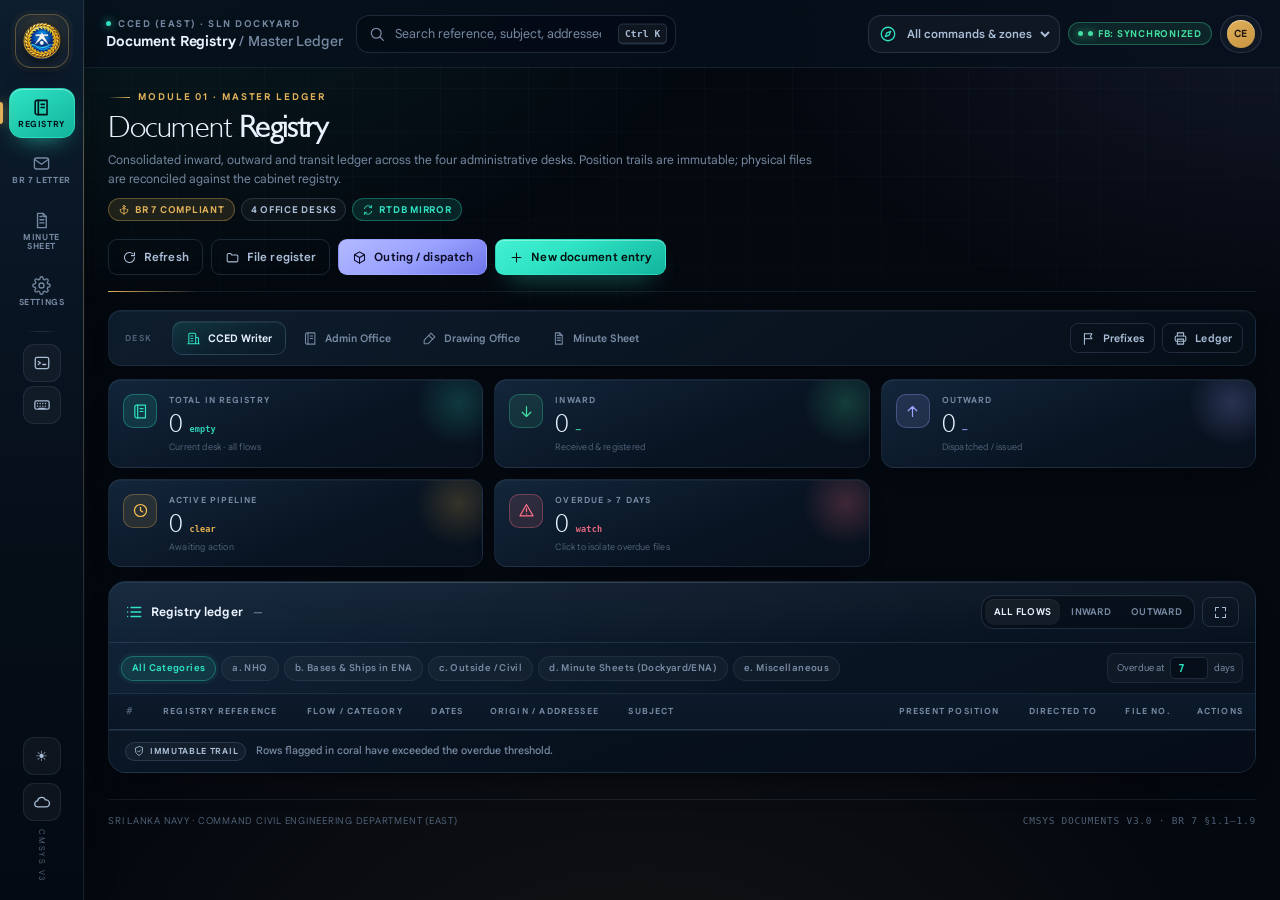
==== commit 963d3aea: "feat(ui): Command Deck v3 — rebuilt workstation interface Recreate the CMSys Documents system UI as " ====
--- a/workstation.html
+++ b/workstation.html
@@ -1,1587 +1,1593 @@
 <!DOCTYPE html>
-<html lang="en" class="h-full dark">
+<html lang="en" class="dark">
 <head>
     <meta charset="UTF-8">
     <meta name="viewport" content="width=device-width, initial-scale=1.0">
-    <title>CMSys Documents — Naval Document, Minute & Registry System</title>
-    <!-- Tailwind CSS (Offline Static) -->
-    <link rel="stylesheet" href="tailwind-static.css">
-    <!-- Sinhala Fonts Suite -->
+    <meta name="color-scheme" content="dark light">
+    <meta name="theme-color" content="#050c16">
+    <title>CMSys Documents — Naval Correspondence & Registry Command Deck</title>
+    <link rel="icon" type="image/png" href="logo-crest.png">
+
+    <!-- Offline typefaces: Sinhala + Latin -->
     <link rel="stylesheet" href="sinhala-fonts.css">
-    <!-- Master Custom Styles -->
-    <link rel="stylesheet" href="style.css">
-    <link rel="icon" type="image/png" href="logo-crest.png">
-    <style>
-        /* Dark-mode flicker prevention */
-        html.dark { background-color: #080e1c !important; color: #e8edf5 !important; }
-    </style>
+    <!-- Command Deck design system -->
+    <link rel="stylesheet" href="css/deck.css">
+    <link rel="stylesheet" href="css/studio.css">
+    <!-- Millimetre-accurate paper & print contract -->
+    <link rel="stylesheet" href="css/paper.css">
+
+    <script>
+        /* Paint the correct theme before first paint (no flash). */
+        (function () {
+            try {
+                var stored = localStorage.getItem('cmsys_theme');
+                var dark = stored === null ? true : stored === 'dark';
+                document.documentElement.classList.toggle('dark', dark);
+            } catch (e) { /* air-gapped sandboxes may block storage */ }
+        })();
+    </script>
 </head>
-<body class="h-full font-sans antialiased flex flex-col" style="background-color:#080e1c;color:#e8edf5;">
-
-    <!-- ========================================================================= -->
-    <!-- TOP NAVIGATION BAR                                                        -->
-    <!-- ========================================================================= -->
-    <header class="glass-header sticky top-0 z-40 border-b border-teal-500/20 shadow-xl text-white">
-        <div class="max-w-[99vw] mx-auto px-4 py-2 flex items-center justify-between gap-3">
-            
-            <!-- Brand & Crest -->
-            <div class="flex items-center gap-3 shrink-0">
-                <img src="logo-crest.png" alt="Sri Lanka Navy" class="h-10 w-10 object-contain drop-shadow">
-                <div>
-                    <div class="flex items-center gap-2">
-                        <h1 class="text-base sm:text-lg font-black tracking-tight flex items-center gap-1.5 leading-none">
-                            <span class="text-teal-400">CMSys</span> DOCUMENTS
-                        </h1>
-                        <span class="text-[9px] font-mono px-2 py-0.5 rounded-full bg-teal-500/20 text-teal-300 border border-teal-500/40 font-bold uppercase tracking-wider">
-                            NAVAL SUITE
-                        </span>
-                    </div>
-                    <p class="text-[10px] text-slate-400 hidden xl:block leading-tight mt-0.5">
-                        Sri Lanka Navy • Command Civil Engineering Department (East) • Dockyard Trincomalee
-                    </p>
-                </div>
-            </div>
-
-            <!-- Main Navigation Section Tabs -->
-            <nav style="display:flex;align-items:center;gap:3px;background:rgba(255,255,255,0.05);padding:3px;border-radius:14px;border:1px solid rgba(255,255,255,0.10)" class="shrink-0">
-                <button type="button" onclick="switchMainTab('registry')" id="tabBtn-registry" class="nav-tab-btn active" style="padding:6px 14px;border-radius:10px;font-size:0.7rem;font-weight:700;display:flex;align-items:center;gap:6px;cursor:pointer;transition:all 200ms">
-                    <span>📑</span> Registry
+<body>
+
+<!-- ==========================================================================
+     ICON SPRITE — single inline source of truth for all interface glyphs
+     ========================================================================== -->
+<svg width="0" height="0" style="position:absolute" aria-hidden="true" focusable="false">
+    <symbol id="i-ledger" viewBox="0 0 24 24"><path d="M4 5.5A2.5 2.5 0 0 1 6.5 3H19v18H6.5A2.5 2.5 0 0 1 4 18.5z"/><path d="M8 3v18M11.5 8h4M11.5 12h4"/></symbol>
+    <symbol id="i-letter" viewBox="0 0 24 24"><rect x="3" y="5" width="18" height="14" rx="2.5"/><path d="m3.5 7 8.5 6 8.5-6"/></symbol>
+    <symbol id="i-minute" viewBox="0 0 24 24"><path d="M7 3h7l4 4v14H7z"/><path d="M14 3v4h4M10 11h5M10 15h5M10 7h2"/></symbol>
+    <symbol id="i-gear" viewBox="0 0 24 24"><circle cx="12" cy="12" r="3.2"/><path d="M19.4 15a1.7 1.7 0 0 0 .34 1.87l.06.06a2 2 0 1 1-2.83 2.83l-.06-.06a1.7 1.7 0 0 0-1.87-.34 1.7 1.7 0 0 0-1.03 1.56V21a2 2 0 1 1-4 0v-.1a1.7 1.7 0 0 0-1.11-1.56 1.7 1.7 0 0 0-1.87.34l-.06.06a2 2 0 1 1-2.83-2.83l.06-.06A1.7 1.7 0 0 0 4.6 15a1.7 1.7 0 0 0-1.56-1.03H3a2 2 0 1 1 0-4h.1A1.7 1.7 0 0 0 4.66 8.9a1.7 1.7 0 0 0-.34-1.87l-.06-.06a2 2 0 1 1 2.83-2.83l.06.06A1.7 1.7 0 0 0 9 4.6a1.7 1.7 0 0 0 1.03-1.56V3a2 2 0 1 1 4 0v.1A1.7 1.7 0 0 0 15.1 4.66a1.7 1.7 0 0 0 1.87-.34l.06-.06a2 2 0 1 1 2.83 2.83l-.06.06A1.7 1.7 0 0 0 19.4 9v.1a1.7 1.7 0 0 0 1.56 1.03H21a2 2 0 1 1 0 4h-.1a1.7 1.7 0 0 0-1.5 1.03z"/></symbol>
+    <symbol id="i-search" viewBox="0 0 24 24"><circle cx="11" cy="11" r="6.5"/><path d="m16 16 4.5 4.5"/></symbol>
+    <symbol id="i-plus" viewBox="0 0 24 24"><path d="M12 5v14M5 12h14"/></symbol>
+    <symbol id="i-refresh" viewBox="0 0 24 24"><path d="M20 12a8 8 0 1 1-2.34-5.66"/><path d="M20 4v5h-5"/></symbol>
+    <symbol id="i-print" viewBox="0 0 24 24"><path d="M7 8V3h10v5"/><rect x="3.5" y="8" width="17" height="8.5" rx="2"/><path d="M7 13h10v8H7z"/></symbol>
+    <symbol id="i-package" viewBox="0 0 24 24"><path d="m12 3 8 4.5v9L12 21l-8-4.5v-9z"/><path d="m4 7.5 8 4.5 8-4.5M12 12v9"/></symbol>
+    <symbol id="i-folder" viewBox="0 0 24 24"><path d="M3.5 7.5A2 2 0 0 1 5.5 5.5h3.2l2 2.4h7.8a2 2 0 0 1 2 2v7A2 2 0 0 1 18.5 19h-13a2 2 0 0 1-2-2z"/></symbol>
+    <symbol id="i-anchor" viewBox="0 0 24 24"><circle cx="12" cy="5" r="2.2"/><path d="M12 7.2V21M6 11H4a8 8 0 0 0 16 0h-2M8.5 9.5h7"/></symbol>
+    <symbol id="i-compass" viewBox="0 0 24 24"><circle cx="12" cy="12" r="9"/><path d="m15.6 8.4-2.1 5.1-5.1 2.1 2.1-5.1z"/></symbol>
+    <symbol id="i-shield" viewBox="0 0 24 24"><path d="M12 3.2 5 6v5.4c0 4.3 3 7.6 7 9.4 4-1.8 7-5.1 7-9.4V6z"/><path d="m9 12 2.2 2.2L15.4 10"/></symbol>
+    <symbol id="i-clock" viewBox="0 0 24 24"><circle cx="12" cy="12" r="8.5"/><path d="M12 7.5V12l3.2 2"/></symbol>
+    <symbol id="i-sun" viewBox="0 0 24 24"><circle cx="12" cy="12" r="4"/><path d="M12 2.5v2M12 19.5v2M2.5 12h2M19.5 12h2M5.2 5.2l1.4 1.4M17.4 17.4l1.4 1.4M18.8 5.2l-1.4 1.4M6.6 17.4l-1.4 1.4"/></symbol>
+    <symbol id="i-moon" viewBox="0 0 24 24"><path d="M20 14.5A8.5 8.5 0 0 1 9.5 4a8.5 8.5 0 1 0 10.5 10.5z"/></symbol>
+    <symbol id="i-x" viewBox="0 0 24 24"><path d="M6 6l12 12M18 6 6 18"/></symbol>
+    <symbol id="i-check" viewBox="0 0 24 24"><path d="m4.5 12.5 5 5L20 6.5"/></symbol>
+    <symbol id="i-alert" viewBox="0 0 24 24"><path d="M12 3.5 2.8 19.5h18.4z"/><path d="M12 9v4.5M12 16.8v.1"/></symbol>
+    <symbol id="i-info" viewBox="0 0 24 24"><circle cx="12" cy="12" r="8.7"/><path d="M12 11v5.5M12 7.6v.1"/></symbol>
+    <symbol id="i-clock-fast" viewBox="0 0 24 24"><path d="M13.5 3.6a8.6 8.6 0 1 0 6.9 6.9"/><path d="M13.5 8v4.2l2.8 1.7M17.5 2.5v4h4"/></symbol>
+    <symbol id="i-chevron-down" viewBox="0 0 24 24"><path d="m6 9 6 6 6-6"/></symbol>
+    <symbol id="i-chevron-right" viewBox="0 0 24 24"><path d="m9 6 6 6-6 6"/></symbol>
+    <symbol id="i-arrow-up" viewBox="0 0 24 24"><path d="M12 19V5M6 11l6-6 6 6"/></symbol>
+    <symbol id="i-arrow-down" viewBox="0 0 24 24"><path d="M12 5v14M6 13l6 6 6-6"/></symbol>
+    <symbol id="i-indent" viewBox="0 0 24 24"><path d="M4 6h16M10 12h10M10 18h10M4.5 9.5 7 12l-2.5 2.5"/></symbol>
+    <symbol id="i-outdent" viewBox="0 0 24 24"><path d="M4 6h16M10 12h10M10 18h10M7 9.5 4.5 12 7 14.5"/></symbol>
+    <symbol id="i-trash" viewBox="0 0 24 24"><path d="M4.5 7h15M9.5 7V4.8h5V7M6.5 7l.9 12.2a1.8 1.8 0 0 0 1.8 1.8h5.6a1.8 1.8 0 0 0 1.8-1.8L17.5 7"/></symbol>
+    <symbol id="i-copy" viewBox="0 0 24 24"><rect x="8.5" y="8.5" width="12" height="12" rx="2"/><path d="M15.5 5.5H5.5a2 2 0 0 0-2 2v10"/></symbol>
+    <symbol id="i-plus-sub" viewBox="0 0 24 24"><path d="M4 6h9M4 12h9M4 18h9M18 9v10M13.5 14h9"/></symbol>
+    <symbol id="i-bold" viewBox="0 0 24 24"><path d="M7 4.5h6a3.6 3.6 0 0 1 0 7.2H7zM7 11.7h6.6a3.9 3.9 0 0 1 0 7.8H7z"/></symbol>
+    <symbol id="i-underline" viewBox="0 0 24 24"><path d="M7 4v6.5a5 5 0 0 0 10 0V4M5 20h14"/></symbol>
+    <symbol id="i-zoom-in" viewBox="0 0 24 24"><circle cx="11" cy="11" r="6.5"/><path d="m16 16 4.5 4.5M11 8.5v5M8.5 11h5"/></symbol>
+    <symbol id="i-zoom-out" viewBox="0 0 24 24"><circle cx="11" cy="11" r="6.5"/><path d="m16 16 4.5 4.5M8.5 11h5"/></symbol>
+    <symbol id="i-fit" viewBox="0 0 24 24"><path d="M4 9V4.5h5M20 9V4.5h-5M4 15v4.5h5M20 15v4.5h-5"/></symbol>
+    <symbol id="i-maximize" viewBox="0 0 24 24"><path d="M4 9V4h5M20 9V4h-5M4 15v5h5M20 15v5h-5"/></symbol>
+    <symbol id="i-palette" viewBox="0 0 24 24"><path d="M12 3.2a8.8 8.8 0 0 0 0 17.6c1.2 0 1.9-.8 1.9-1.9 0-1.4-1.2-1.9-1.2-3 0-.9.7-1.6 1.6-1.6h1.9a4.6 4.6 0 0 0 4.6-4.6c0-3.6-4-6.5-8.8-6.5z"/><path d="M7.6 10.4v.1M10.4 7.6v.1M14.4 8v.1"/></symbol>
+    <symbol id="i-terminal" viewBox="0 0 24 24"><rect x="3" y="4.5" width="18" height="15" rx="2.4"/><path d="m7 10 3 2-3 2M13 14h4"/></symbol>
+    <symbol id="i-keyboard" viewBox="0 0 24 24"><rect x="2.5" y="6.5" width="19" height="11" rx="2"/><path d="M6 10h.1M9.5 10h.1M13 10h.1M16.5 10h.1M6 13.5h.1M9.5 13.5h.1M13 13.5h.1M16.5 13.5h.1M8 16.5h8"/></symbol>
+    <symbol id="i-sync" viewBox="0 0 24 24"><path d="M4.5 9.5A8 8 0 0 1 19 7M19.5 14.5A8 8 0 0 1 5 17"/><path d="M19 3v4.2h-4.2M5 21v-4.2h4.2"/></symbol>
+    <symbol id="i-cloud" viewBox="0 0 24 24"><path d="M6.5 18.5a4 4 0 0 1-.4-8 5.5 5.5 0 0 1 10.6-1.2A3.8 3.8 0 0 1 18 18.5z"/></symbol>
+    <symbol id="i-file" viewBox="0 0 24 24"><path d="M6.5 3.5h7l4.5 4.5v12.5h-11.5z"/><path d="M13 3.5V8h4.5M9.5 12.5h5M9.5 16h5"/></symbol>
+    <symbol id="i-building" viewBox="0 0 24 24"><path d="M4.5 20.5V5.5a2 2 0 0 1 2-2h7a2 2 0 0 1 2 2v15M15.5 10.5h3a1.5 1.5 0 0 1 1.5 1.5v8.5M3 20.5h18"/><path d="M8 8h3M8 12h3M8 16h3"/></symbol>
+    <symbol id="i-drafting" viewBox="0 0 24 24"><path d="m14.5 3.5 6 6-11 11h-6v-6z"/><path d="m11 7 6 6"/></symbol>
+    <symbol id="i-list" viewBox="0 0 24 24"><path d="M8 6h13M8 12h13M8 18h13M3.5 6h.1M3.5 12h.1M3.5 18h.1"/></symbol>
+    <symbol id="i-lock" viewBox="0 0 24 24"><rect x="4.5" y="10.5" width="15" height="10" rx="2.2"/><path d="M8 10.5V7.5a4 4 0 0 1 8 0v3"/></symbol>
+    <symbol id="i-target" viewBox="0 0 24 24"><circle cx="12" cy="12" r="8.5"/><circle cx="12" cy="12" r="3.4"/><path d="M12 1.5v3M12 19.5v3M1.5 12h3M19.5 12h3"/></symbol>
+    <symbol id="i-flag" viewBox="0 0 24 24"><path d="M5.5 21V4M5.5 4.5h12l-2.4 4 2.4 4h-12"/></symbol>
+    <symbol id="i-sparkle" viewBox="0 0 24 24"><path d="M12 3.2 13.7 9l5.8 1.7-5.8 1.8L12 18.3l-1.7-5.8L4.5 10.7 10.3 9z"/><path d="M18.5 16.5 19.2 19l2.3.8-2.3.8-.7 2.4-.7-2.4-2.3-.8 2.3-.8z"/></symbol>
+</svg>
+
+<!-- ==========================================================================
+     APPLICATION FRAME
+     ========================================================================== -->
+<div class="app">
+
+    <!-- ------------------------------------------------------------------
+         COMMAND RAIL
+         ------------------------------------------------------------------ -->
+    <aside class="rail" aria-label="Primary navigation">
+        <button type="button" class="rail__crest tip" data-tip="CMSys Documents · v3.0" onclick="switchMainTab('registry')" aria-label="CMSys Documents home">
+            <img src="logo-crest.png" alt="Sri Lanka Navy crest">
+        </button>
+
+        <nav class="rail__nav">
+            <button type="button" id="tabBtn-registry" class="rail__item is-active" onclick="switchMainTab('registry')">
+                <svg class="icon"><use href="#i-ledger"/></svg>
+                <span>Registry</span>
+            </button>
+            <button type="button" id="tabBtn-letterstudio" class="rail__item" onclick="switchMainTab('letterstudio')">
+                <svg class="icon"><use href="#i-letter"/></svg>
+                <span>BR 7 Letter</span>
+            </button>
+            <button type="button" id="tabBtn-minutesheet" class="rail__item" onclick="switchMainTab('minutesheet')">
+                <svg class="icon"><use href="#i-minute"/></svg>
+                <span>Minute Sheet</span>
+            </button>
+            <button type="button" id="tabBtn-settings" class="rail__item" onclick="switchMainTab('settings')">
+                <svg class="icon"><use href="#i-gear"/></svg>
+                <span>Settings</span>
+            </button>
+        </nav>
+
+        <div class="rail__divider"></div>
+
+        <button type="button" class="rail__ghost tip" data-tip="Command palette (Ctrl / ⌘ K)" onclick="Deck.openPalette()" aria-label="Open command palette">
+            <svg class="icon"><use href="#i-terminal"/></svg>
+        </button>
+        <button type="button" class="rail__ghost tip" data-tip="Keyboard shortcuts (?)" onclick="Deck.openShortcuts()" aria-label="Keyboard shortcuts">
+            <svg class="icon"><use href="#i-keyboard"/></svg>
+        </button>
+
+        <div class="rail__foot">
+            <button type="button" id="btnThemeRail" class="rail__ghost tip" data-tip="Switch day / night watch" onclick="toggleTheme()" aria-label="Toggle theme">
+                <span id="themeIcon" style="font-size:14px;line-height:1">☀️</span>
+            </button>
+            <button type="button" class="rail__ghost rail__ghost--live tip" data-tip="Ecosystem health &amp; sync" onclick="openEcosystemModal()" aria-label="Ecosystem status">
+                <svg class="icon"><use href="#i-cloud"/></svg>
+            </button>
+            <span class="rail__version">CMSYS v3</span>
+        </div>
+    </aside>
+
+    <!-- ------------------------------------------------------------------
+         SHELL
+         ------------------------------------------------------------------ -->
+    <div class="shell">
+
+        <!-- COMMAND BAR -->
+        <header class="cmd no-print">
+            <div class="cmd__id">
+                <div class="cmd__eyebrow"><span class="dot"></span> CCED (East) · SLN Dockyard</div>
+                <div class="cmd__title" id="cmdTitle">Document Registry <em>/ Master Ledger</em></div>
+            </div>
+
+            <div class="cmd__search">
+                <svg class="icon"><use href="#i-search"/></svg>
+                <input type="text" id="globalSearchInput" oninput="onGlobalSearch(this.value)"
+                       placeholder="Search reference, subject, addressee…" autocomplete="off"
+                       aria-label="Search the registry">
+                <kbd>Ctrl K</kbd>
+            </div>
+
+            <div class="cmd__actions">
+                <label class="scope" title="Operational scope filter">
+                    <svg class="icon"><use href="#i-compass"/></svg>
+                    <select id="globalScopeSelect" onchange="onGlobalScopeChange(this.value)" aria-label="Scope">
+                        <option value="ALL">All commands &amp; zones</option>
+                        <option value="A-Zone">A-Zone (Admin &amp; Waterfront)</option>
+                        <option value="BC-Zone">BC-Zone (Residential &amp; Facilities)</option>
+                        <option value="D-Zone">D-Zone (Technical &amp; Industrial)</option>
+                        <option value="Carpentry Shop">Carpentry Workshop</option>
+                        <option value="Welding Shop">Welding Workshop</option>
+                        <option value="Masonry Shop">Masonry &amp; Concrete</option>
+                        <option value="Plumbing Shop">Plumbing &amp; Water Supply</option>
+                    </select>
+                </label>
+
+                <div class="clock" title="Sri Lanka Standard Time (UTC+05:30)">
+                    <svg class="icon icon--sm" style="color:var(--teal)"><use href="#i-clock"/></svg>
+                    <b id="deckClock">--:--</b>
+                    <span class="tz" id="deckClockDate">SLST</span>
+                </div>
+
+                <button type="button" id="fbClusterPill" class="chip chip--jade chip--live" onclick="openEcosystemModal()"
+                        title="CMSys ecosystem &amp; Firebase RTDB mirror">
+                    <span id="fbIndicatorDot" class="dot"></span>
+                    <span id="fbIndicatorText">FB: Synchronized</span>
                 </button>
-                <button type="button" onclick="switchMainTab('minutesheet')" id="tabBtn-minutesheet" class="nav-tab-btn" style="padding:6px 14px;border-radius:10px;font-size:0.7rem;font-weight:600;color:#94a3b8;display:flex;align-items:center;gap:6px;cursor:pointer;transition:all 200ms">
-                    <span>📜</span> Minute Sheet
+
+                <button type="button" class="duty" onclick="Deck.toast('Duty officer','CCEO (East) · Command Civil Engineering Department','ok')" title="Duty watch">
+                    <span class="duty__sigil">CE</span>
+                    <span class="duty__meta"><b>CCEO (East)</b><span>Duty watch</span></span>
                 </button>
-                <button type="button" onclick="switchMainTab('letterstudio')" id="tabBtn-letterstudio" class="nav-tab-btn" style="padding:6px 14px;border-radius:10px;font-size:0.7rem;font-weight:600;color:#94a3b8;display:flex;align-items:center;gap:6px;cursor:pointer;transition:all 200ms">
-                    <span>✉️</span> Letter Studio (Navy BR 7)
-                </button>
-                <button type="button" onclick="switchMainTab('settings')" id="tabBtn-settings" class="nav-tab-btn" style="padding:6px 14px;border-radius:10px;font-size:0.7rem;font-weight:600;color:#94a3b8;display:flex;align-items:center;gap:6px;cursor:pointer;transition:all 200ms">
-                    <span>⚙️</span> Settings & Prefixes
-                </button>
-            </nav>
-
-            <!-- Utility Controls (Search, Overdue Badge, Theme Toggle, Firebase Status) -->
-            <div class="flex items-center gap-2 shrink-0">
-                <!-- Global Scope / Zone Selector -->
-                <div style="display:flex;align-items:center;gap:4px;background:rgba(255,255,255,0.05);padding:3px;border-radius:10px;border:1px solid rgba(255,255,255,0.10)">
-                    <span style="font-size:0.62rem;font-weight:700;color:#94a3b8;padding:0 6px;display:flex;align-items:center;gap:4px">
-                        <span>🧭</span> Scope:
-                    </span>
-                    <select id="globalScopeSelect" onchange="onGlobalScopeChange(this.value)" class="bg-slate-900 text-teal-300 font-semibold px-2 py-1 rounded-lg border border-slate-700 outline-none text-xs cursor-pointer">
-                        <option value="ALL">🌐 All Documents & Commands</option>
-                        <option value="A-Zone">📍 A-Zone (Admin & Waterfront)</option>
-                        <option value="BC-Zone">📍 BC-Zone (Residential & Facilities)</option>
-                        <option value="D-Zone">📍 D-Zone (Technical & Industrial)</option>
-                        <option value="Carpentry Shop">🛠️ Carpentry Workshop</option>
-                        <option value="Welding Shop">⚡ Welding Workshop</option>
-                        <option value="Masonry Shop">🧱 Masonry & Concrete</option>
-                        <option value="Plumbing Shop">🚰 Plumbing & Water Supply</option>
-                    </select>
-                </div>
-
-                <!-- Global Search -->
-                <div class="relative hidden lg:block">
-                    <input type="text" id="globalSearchInput" oninput="onGlobalSearch(this.value)" placeholder="Search ref, subject..." class="w-44 xl:w-56 px-3 py-1.5 pl-8 text-xs bg-slate-900/90 border border-slate-700 rounded-xl text-white placeholder-slate-400 focus:outline-none focus:border-teal-500">
-                    <span class="absolute left-2.5 top-2 text-slate-400 text-xs">🔍</span>
-                </div>
-
-                <!-- Firebase Ecosystem Live Indicator -->
-                <button type="button" onclick="openEcosystemModal()" id="fbClusterPill" style="display:flex;align-items:center;gap:6px;padding:5px 12px;border-radius:10px;font-size:0.65rem;font-family:ui-monospace,monospace;font-weight:700;cursor:pointer;border:1px solid rgba(52,211,153,0.25);background:rgba(52,211,153,0.08);color:#a7f3d0;transition:all 200ms" title="Click to view CMSys Ecosystem Firebase Cluster Status">
-                    <span id="fbIndicatorDot" class="w-2.5 h-2.5 rounded-full bg-emerald-400 animate-pulse"></span>
-                    <span id="fbIndicatorText" class="text-[11px] hidden sm:inline">FB: Synchronized</span>
-                </button>
-
-                <!-- Theme Toggle Button -->
-                <button type="button" onclick="toggleTheme()" style="padding:6px 9px;border-radius:10px;background:rgba(255,255,255,0.06);border:1px solid rgba(255,255,255,0.12);color:#94a3b8;cursor:pointer;transition:all 200ms;font-size:0.9rem" title="Toggle Dark/Light Mode">
-                    <span id="themeIcon">☀️</span>
-                </button>
-            </div>
-        </div>
-    </header>
-
-    <!-- ========================================================================= -->
-    <!-- MAIN CONTENT VIEW AREA                                                    -->
-    <!-- ========================================================================= -->
-    <main class="flex-1 overflow-y-auto p-3 sm:p-5 max-w-[99vw] mx-auto w-full" style="background:#080e1c">
-
-        <!-- ===================================================================== -->
-        <!-- 1. REGISTRY VIEW                                                      -->
-        <!-- ===================================================================== -->
-        <section id="view-registry" class="space-y-4" style="background:#080e1c">
-            
-            <!-- Registry Header with Office Tabs -->
-            <div style="background:#0d1527;border-radius:16px;padding:14px 16px;border:1px solid rgba(255,255,255,0.10);box-shadow:0 2px 12px rgba(0,0,0,0.40);display:flex;flex-direction:column;gap:12px" class="md:flex-row md:items-center">
-                <div class="flex items-center gap-2 flex-wrap">
-                    <span style="font-size:0.6rem;font-weight:800;text-transform:uppercase;letter-spacing:0.12em;color:#94a3b8;margin-right:8px">Office Registry:</span>
-                    <button type="button" onclick="switchRegistryOffice('cced_writer')" id="officeTab-cced_writer" class="office-pill active" style="padding:6px 14px;border-radius:10px;font-size:0.7rem;font-weight:700;background:linear-gradient(135deg,#14b8a6,#0d9488);color:white;border:1px solid rgba(45,212,191,0.30);box-shadow:0 2px 10px rgba(20,184,166,0.28);display:flex;align-items:center;gap:6px;cursor:pointer;transition:all 200ms">
-                        <span>🏢</span> CCED Writer Office
-                    </button>
-                    <button type="button" onclick="switchRegistryOffice('admin_office')" id="officeTab-admin_office" class="office-pill" style="padding:6px 14px;border-radius:10px;font-size:0.7rem;font-weight:600;background:rgba(255,255,255,0.05);color:#8fa3bf;border:1px solid rgba(255,255,255,0.08);display:flex;align-items:center;gap:6px;cursor:pointer;transition:all 200ms">
-                        <span>🗄️</span> Admin Office
-                    </button>
-                    <button type="button" onclick="switchRegistryOffice('drawing_office')" id="officeTab-drawing_office" class="office-pill" style="padding:6px 14px;border-radius:10px;font-size:0.7rem;font-weight:600;background:rgba(255,255,255,0.05);color:#8fa3bf;border:1px solid rgba(255,255,255,0.08);display:flex;align-items:center;gap:6px;cursor:pointer;transition:all 200ms">
-                        <span>📐</span> Drawing Office
-                    </button>
-                    <button type="button" onclick="switchRegistryOffice('minute_sheet')" id="officeTab-minute_sheet" class="office-pill" style="padding:6px 14px;border-radius:10px;font-size:0.7rem;font-weight:600;background:rgba(255,255,255,0.05);color:#8fa3bf;border:1px solid rgba(255,255,255,0.08);display:flex;align-items:center;gap:6px;cursor:pointer;transition:all 200ms">
-                        <span>📋</span> Minute Sheet Section
-                    </button>
-                </div>
-
-                <!-- Primary Action Buttons -->
-                <div class="flex items-center gap-2 flex-wrap">
-                    <button type="button" onclick="openNewDocumentModal()" style="padding:8px 14px;border-radius:10px;font-size:0.7rem;font-weight:700;background:linear-gradient(135deg,#14b8a6,#0d9488);color:white;border:1px solid rgba(45,212,191,0.30);box-shadow:0 2px 10px rgba(20,184,166,0.30);display:flex;align-items:center;gap:6px;cursor:pointer;transition:all 200ms ease" onmouseover="this.style.transform='translateY(-1px)';this.style.boxShadow='0 4px 16px rgba(20,184,166,0.45)'" onmouseout="this.style.transform='';this.style.boxShadow='0 2px 10px rgba(20,184,166,0.30)'"><span>➕</span> New Document Entry
-                    </button>
-                    <button type="button" onclick="openOutingModal()" style="padding:8px 14px;border-radius:10px;font-size:0.7rem;font-weight:700;background:linear-gradient(135deg,#6366f1,#4f46e5);color:white;border:1px solid rgba(129,140,248,0.30);box-shadow:0 2px 10px rgba(99,102,241,0.30);display:flex;align-items:center;gap:6px;cursor:pointer;transition:all 200ms ease"><span>📦</span> Outing / Dispatch
-                    </button>
-                    <button type="button" onclick="openFileRegisterModal()" style="padding:8px 14px;border-radius:10px;font-size:0.7rem;font-weight:700;background:rgba(255,255,255,0.07);color:#e8edf5;border:1px solid rgba(255,255,255,0.12);display:flex;align-items:center;gap:6px;cursor:pointer;transition:all 200ms ease"><span>📁</span> File Register
-                    </button>
-                    <button type="button" onclick="openPrefixSettingsModal()" style="padding:6px 14px;border-radius:10px;font-size:0.7rem;font-weight:600;background:rgba(255,255,255,0.05);color:#8fa3bf;border:1px solid rgba(255,255,255,0.10);display:flex;align-items:center;gap:6px;cursor:pointer;transition:all 200ms" title="Manage Outgoing Prefixes">
-                        <span>⚙️</span> Prefixes
-                    </button>
-                    <button type="button" onclick="refreshRegistryData()" style="padding:6px 8px;border-radius:10px;background:rgba(255,255,255,0.05);border:1px solid rgba(255,255,255,0.10);color:#8fa3bf;cursor:pointer;transition:all 200ms;font-size:0.85rem" title="Refresh Registry">
-                        <span>🔄</span>
-                    </button>
-                </div>
-            </div>
-
-            <!-- Registry Metric Cards -->
-            <div class="metric-cards-grid">
-                <div style="background:linear-gradient(135deg,#0d1f3c 0%,#0f1a2e 100%);border-radius:14px;padding:14px;border:1px solid rgba(255,255,255,0.10);box-shadow:0 4px 20px rgba(0,0,0,0.50);display:flex;align-items:center;gap:12px;transition:transform 200ms ease">
-                    <div style="width:38px;height:38px;border-radius:10px;background:rgba(20,184,166,0.12);border:1px solid rgba(20,184,166,0.25);display:flex;align-items:center;justify-content:center;font-size:1.1rem;flex-shrink:0">📑</div>
-                    <div>
-                        <p style="font-size:0.58rem;font-weight:800;color:#94a3b8;text-transform:uppercase;letter-spacing:0.10em">Total in Registry</p>
-                        <p style="font-size:1.25rem;font-weight:900;color:#f1f5f9;line-height:1.2;margin-top:1px" id="statTotalDocs">0</p>
-                    </div>
-                </div>
-
-                <div style="background:linear-gradient(135deg,#0d1f3c 0%,#0f1a2e 100%);border-radius:14px;padding:14px;border:1px solid rgba(255,255,255,0.10);box-shadow:0 4px 20px rgba(0,0,0,0.50);display:flex;align-items:center;gap:12px">
-                    <div style="width:38px;height:38px;border-radius:10px;background:rgba(52,211,153,0.10);border:1px solid rgba(52,211,153,0.22);display:flex;align-items:center;justify-content:center;font-size:1.1rem;flex-shrink:0">📥</div>
-                    <div>
-                        <p style="font-size:0.58rem;font-weight:800;color:#94a3b8;text-transform:uppercase;letter-spacing:0.10em">Incoming</p>
-                        <p style="font-size:1.25rem;font-weight:900;color:#34d399;line-height:1.2;margin-top:1px" id="statIncomingDocs">0</p>
-                    </div>
-                </div>
-
-                <div style="background:linear-gradient(135deg,#0d1f3c 0%,#0f1a2e 100%);border-radius:14px;padding:14px;border:1px solid rgba(255,255,255,0.10);box-shadow:0 4px 20px rgba(0,0,0,0.50);display:flex;align-items:center;gap:12px">
-                    <div style="width:38px;height:38px;border-radius:10px;background:rgba(129,140,248,0.10);border:1px solid rgba(129,140,248,0.22);display:flex;align-items:center;justify-content:center;font-size:1.1rem;flex-shrink:0">📤</div>
-                    <div>
-                        <p style="font-size:0.58rem;font-weight:800;color:#94a3b8;text-transform:uppercase;letter-spacing:0.10em">Outgoing</p>
-                        <p style="font-size:1.25rem;font-weight:900;color:#a5b4fc;line-height:1.2;margin-top:1px" id="statOutgoingDocs">0</p>
-                    </div>
-                </div>
-
-                <div style="background:linear-gradient(135deg,#0d1f3c 0%,#0f1a2e 100%);border-radius:14px;padding:14px;border:1px solid rgba(255,255,255,0.10);box-shadow:0 4px 20px rgba(0,0,0,0.50);display:flex;align-items:center;gap:12px">
-                    <div style="width:38px;height:38px;border-radius:10px;background:rgba(251,191,36,0.10);border:1px solid rgba(251,191,36,0.22);display:flex;align-items:center;justify-content:center;font-size:1.1rem;flex-shrink:0">⏳</div>
-                    <div>
-                        <p style="font-size:0.58rem;font-weight:800;color:#94a3b8;text-transform:uppercase;letter-spacing:0.10em">Active Pipeline</p>
-                        <p style="font-size:1.25rem;font-weight:900;color:#fbbf24;line-height:1.2;margin-top:1px" id="statActiveDocs">0</p>
-                    </div>
-                </div>
-
-                <div onclick="toggleFilterOverdueOnly()" style="background:linear-gradient(135deg,#1a0c12 0%,#1d0f16 100%);border-radius:14px;padding:14px;border:1px solid rgba(244,63,94,0.20);box-shadow:0 4px 20px rgba(0,0,0,0.50);display:flex;align-items:center;justify-content:space-between;gap:12px;cursor:pointer;transition:all 200ms ease" onmouseover="this.style.borderColor='rgba(244,63,94,0.40)'" onmouseout="this.style.borderColor='rgba(244,63,94,0.20)'">
-                    <div style="display:flex;align-items:center;gap:12px">
-                        <div style="width:38px;height:38px;border-radius:10px;background:rgba(244,63,94,0.12);border:1px solid rgba(244,63,94,0.28);display:flex;align-items:center;justify-content:center;font-size:1.1rem;flex-shrink:0">⚠️</div>
-                        <div>
-                            <p style="font-size:0.58rem;font-weight:800;color:#94a3b8;text-transform:uppercase;letter-spacing:0.10em">Overdue (&gt;<span id="statOverdueDaysBadge">7</span>d)</p>
-                            <p style="font-size:1.25rem;font-weight:900;color:#fb7185;line-height:1.2;margin-top:1px" id="statOverdueDocs">0</p>
-                        </div>
-                    </div>
-                    <span id="overdueActiveIndicator" class="hidden" style="font-size:0.6rem;font-weight:700;padding:2px 6px;border-radius:4px;background:rgba(244,63,94,0.20);color:#fb7185;border:1px solid rgba(244,63,94,0.35)">FILTERED</span>
-                </div>
-            </div>
-
-            <!-- Registry Filters & Category Sub-Bar -->
-            <div style="background:#0d1527;border-radius:14px;padding:12px 16px;border:1px solid rgba(255,255,255,0.08);box-shadow:0 2px 10px rgba(0,0,0,0.35)">
-                <div class="flex items-center justify-between flex-wrap gap-3">
-                    <!-- Flow Tabs: ALL / INCOMING / OUTGOING -->
-                    <div style="display:flex;align-items:center;gap:3px;background:rgba(255,255,255,0.05);padding:3px;border-radius:10px;border:1px solid rgba(255,255,255,0.08)">
-                        <button type="button" onclick="setRegistryFlowFilter('ALL')" id="flowTab-ALL" class="flow-pill active" style="padding:4px 12px;border-radius:8px;font-size:0.65rem;font-weight:700;background:#111e35;color:#e8edf5;border:none;cursor:pointer;box-shadow:0 1px 4px rgba(0,0,0,0.40)">
-                            All Flows
+            </div>
+        </header>
+
+        <!-- ------------------------------------------------------------------
+             STAGE
+             ------------------------------------------------------------------ -->
+        <main class="stage" id="deckStage">
+
+            <!-- ============================================================
+                 VIEW 01 · REGISTRY
+                 ============================================================ -->
+            <section id="view-registry" class="view">
+                <div class="page-head">
+                    <div class="page-head__main">
+                        <div class="eyebrow">Module 01 · Master ledger</div>
+                        <h1>Document <strong>Registry</strong></h1>
+                        <p class="page-head__sub">
+                            Consolidated inward, outward and transit ledger across the four administrative desks.
+                            Position trails are immutable; physical files are reconciled against the cabinet registry.
+                        </p>
+                        <div class="meta-strip">
+                            <span class="chip chip--brass"><svg class="icon"><use href="#i-anchor"/></svg> BR 7 compliant</span>
+                            <span class="chip">4 office desks</span>
+                            <span class="chip chip--teal"><svg class="icon"><use href="#i-sync"/></svg> RTDB mirror</span>
+                            <span class="chip chip--coral" id="overdueStripChip" style="display:none"><svg class="icon"><use href="#i-alert"/></svg> Overdue watch</span>
+                        </div>
+                    </div>
+                    <div class="page-head__actions">
+                        <button type="button" class="btn btn--ghost" onclick="refreshRegistryData()" title="Re-read the registry">
+                            <svg class="icon"><use href="#i-refresh"/></svg><span class="btn-label">Refresh</span>
                         </button>
-                        <button type="button" onclick="setRegistryFlowFilter('INCOMING')" id="flowTab-INCOMING" class="flow-pill" style="padding:4px 12px;border-radius:8px;font-size:0.65rem;font-weight:700;color:#94a3b8;background:none;border:none;cursor:pointer;transition:color 150ms">
-                            📥 Incoming
+                        <button type="button" class="btn btn--outline" onclick="openFileRegisterModal()">
+                            <svg class="icon"><use href="#i-folder"/></svg><span class="btn-label">File register</span>
                         </button>
-                        <button type="button" onclick="setRegistryFlowFilter('OUTGOING')" id="flowTab-OUTGOING" class="flow-pill" style="padding:4px 12px;border-radius:8px;font-size:0.65rem;font-weight:700;color:#94a3b8;background:none;border:none;cursor:pointer;transition:color 150ms">
-                            📤 Outgoing
+                        <button type="button" class="btn btn--violet" onclick="openOutingModal()">
+                            <svg class="icon"><use href="#i-package"/></svg><span class="btn-label">Outing / dispatch</span>
                         </button>
-                    </div>
-
-                    <!-- Category Pills Container (Dynamic per Office) -->
-                    <div id="officeCategoryPills" class="flex items-center gap-1.5 flex-wrap text-xs">
-                        <!-- Populated dynamically -->
-                    </div>
-
-                    <!-- Right Controls: Overdue threshold, Wide Table Toggle -->
-                    <div class="flex items-center gap-2">
-                        <div style="display:flex;align-items:center;gap:6px;background:rgba(255,255,255,0.05);padding:4px 10px;border-radius:8px;border:1px solid rgba(255,255,255,0.08)">
-                            <label style="font-size:0.62rem;font-weight:600;color:#94a3b8">Overdue Alert:</label>
-                            <input type="number" id="cfgOverdueDaysInput" value="7" min="1" max="90" onchange="changeOverdueThreshold(this.value)" class="w-12 text-center text-xs font-bold bg-white dark:bg-slate-900 rounded border border-slate-300 dark:border-slate-600 outline-none">
-                            <span style="font-size:0.62rem;color:#94a3b8">days</span>
-                        </div>
-                        <button type="button" onclick="toggleWideTableMode()" id="btnWideTable" style="padding:4px 10px;border-radius:8px;font-size:0.65rem;font-weight:700;background:rgba(255,255,255,0.05);border:1px solid rgba(255,255,255,0.10);color:#8fa3bf;cursor:pointer;display:flex;align-items:center;gap:4px;transition:all 150ms">
-                            <span>↔️</span> Wide Table
+                        <button type="button" class="btn btn--primary" onclick="openNewDocumentModal()">
+                            <svg class="icon"><use href="#i-plus"/></svg> New document entry
                         </button>
                     </div>
                 </div>
-            </div>
-
-            <!-- Registry Data Table Container -->
-            <div id="registryTableContainer" style="background:#0d1527;border-radius:16px;border:1px solid rgba(255,255,255,0.10);overflow:hidden;box-shadow:0 4px 24px rgba(0,0,0,0.55)">
-                <div class="overflow-x-auto">
-                    <table class="w-full text-left text-xs border-collapse">
-                        <thead style="background:#0f1a2e;border-bottom:1px solid rgba(255,255,255,0.10)">
-                            <tr>
-                                <th style="padding:8px 12px;width:48px;text-align:center;font-size:0.58rem;font-weight:800;letter-spacing:0.10em;text-transform:uppercase;color:#94a3b8">#</th>
-                                <th style="padding:8px 12px;font-size:0.58rem;font-weight:800;letter-spacing:0.10em;text-transform:uppercase;color:#94a3b8">Reference / Register No</th>
-                                <th class="p-3">Flow & Category</th>
-                                <th style="padding:8px 12px;font-size:0.58rem;font-weight:800;letter-spacing:0.10em;text-transform:uppercase;color:#94a3b8">Dates</th>
-                                <th style="padding:8px 12px;font-size:0.58rem;font-weight:800;letter-spacing:0.10em;text-transform:uppercase;color:#94a3b8">Sender / Recipient</th>
-                                <th class="p-3 min-w-[280px]">Subject & Scope</th>
-                                <th style="padding:8px 12px;font-size:0.58rem;font-weight:800;letter-spacing:0.10em;text-transform:uppercase;color:#94a3b8">Present Position</th>
-                                <th style="padding:8px 12px;font-size:0.58rem;font-weight:800;letter-spacing:0.10em;text-transform:uppercase;color:#94a3b8">Directed / Project</th>
-                                <th style="padding:8px 12px;font-size:0.58rem;font-weight:800;letter-spacing:0.10em;text-transform:uppercase;color:#94a3b8">File Ref</th>
-                                <th style="padding:8px 12px;font-size:0.58rem;font-weight:800;letter-spacing:0.10em;text-transform:uppercase;color:#94a3b8" style="padding:8px 12px;font-size:0.58rem;font-weight:800;letter-spacing:0.10em;text-transform:uppercase;color:#94a3b8;text-align:right">Actions</th>
-                            </tr>
-                        </thead>
-                        <tbody id="registryTableBody" >
-                            <!-- Populated dynamically via renderRegistryTable() -->
-                        </tbody>
-                    </table>
-                </div>
-                <div id="registryTableEmptyState" class="hidden p-10 text-center text-slate-400">
-                    <span class="text-3xl block mb-2">📭</span>
-                    <p class="font-bold">No documents matching current filters.</p>
-                </div>
-            </div>
-        </section>
-
-        <!-- ===================================================================== -->
-        <!-- 2. MINUTE SHEET SECTION                                               -->
-        <!-- ===================================================================== -->
-        <section id="view-minutesheet" class="hidden space-y-4">
-            
-            <!-- Minute Sheet Section Header & Sub-Tabs -->
-            <div class="bg-gradient-to-r from-teal-950 via-slate-900 to-slate-950 p-5 rounded-2xl text-white shadow-md border border-teal-900/40 flex flex-col sm:flex-row sm:items-center justify-between gap-4">
-                <div class="space-y-1">
-                    <div class="flex items-center gap-2">
-                        <span class="text-2xl p-2 bg-teal-500/20 rounded-xl border border-teal-500/30">📜</span>
-                        <div>
-                            <h2 class="text-lg font-black tracking-tight text-white flex items-center gap-2">
-                                NAVAL MINUTE SHEET STUDIO
-                            </h2>
-                            <p class="text-xs text-slate-300">
-                                Draft official Naval Minute Sheets (Pic 1, 2, 3 Layout), manage templates, and prepare printing packages.
-                            </p>
-                        </div>
-                    </div>
-                </div>
-
-                <!-- Sub-Tabs: Builder, Templates, Saved -->
-                <div class="flex items-center gap-1.5 bg-slate-800/80 p-1 rounded-xl border border-slate-700 text-xs">
-                    <button type="button" onclick="switchMinuteSubTab('builder')" id="msSubTab-builder" class="px-3 py-1.5 rounded-lg font-bold bg-teal-600 text-white shadow-xs transition-all">
-                        ✏️ Builder Desk
-                    </button>
-                    <button type="button" onclick="switchMinuteSubTab('templates')" id="msSubTab-templates" class="px-3 py-1.5 rounded-lg font-medium text-slate-300 hover:text-white transition-all">
-                        📋 Templates Inventory
-                    </button>
-                    <button type="button" onclick="switchMinuteSubTab('saved')" id="msSubTab-saved" class="px-3 py-1.5 rounded-lg font-medium text-slate-300 hover:text-white transition-all">
-                        📂 Saved Minutes
-                    </button>
-                </div>
-            </div>
-
-            <!-- SUB-PANEL 1: MINUTE SHEET BUILDER DESK (Two Columns) -->
-            <div id="msPanel-builder" class="grid grid-cols-1 lg:grid-cols-12 gap-5">
-                
-                <!-- Left: Drafting Controls & Input Fields -->
-                <div class="lg:col-span-6 bg-white dark:bg-slate-900 p-5 rounded-2xl border border-slate-200 dark:border-slate-800 shadow-sm space-y-4 max-h-[88vh] overflow-y-auto">
-                    
-                    <!-- Language & Preset Quick Bar -->
-                    <div class="flex items-center justify-between border-b border-slate-100 dark:border-slate-800 pb-3 flex-wrap gap-2">
-                        <div class="flex items-center gap-1.5 bg-slate-100 dark:bg-slate-800 p-0.5 rounded-xl border border-slate-200 dark:border-slate-700 text-xs">
-                            <button type="button" onclick="setMinuteLang('si')" id="btnMsLangSi" class="px-3 py-1 rounded-lg font-bold bg-teal-600 text-white shadow-xs transition-all">
-                                🇱🇰 සිංහල
-                            </button>
-                            <button type="button" onclick="setMinuteLang('en')" id="btnMsLangEn" class="px-3 py-1 rounded-lg font-medium text-slate-600 dark:text-slate-400 transition-all">
-                                🇬🇧 English
-                            </button>
-                        </div>
-
-                        <!-- Autofill from Registry Job Minute -->
-                        <div class="flex items-center gap-1.5">
-                            <select id="msAutofillSelect" onchange="autoFillMinuteFromRegistry(this.value)" class="text-xs px-2.5 py-1 border border-slate-300 dark:border-slate-700 rounded-lg bg-slate-50 dark:bg-slate-800 text-slate-800 dark:text-slate-200 outline-none max-w-[220px]">
-                                <option value="">⚡ Autofill from Registry Minute</option>
-                            </select>
-                            <button type="button" onclick="resetMinuteForm()" class="text-xs text-rose-600 dark:text-rose-400 hover:underline px-2 py-1 font-bold">
-                                Clear
-                            </button>
-                        </div>
-                    </div>
-
-                    <!-- Central Minute Sequence & Underlined Originator Tag -->
-                    <div class="p-3 bg-teal-50/60 dark:bg-teal-950/20 rounded-xl border border-teal-200 dark:border-teal-900/40 grid grid-cols-1 sm:grid-cols-2 gap-3 text-xs">
-                        <div>
-                            <div class="flex items-center justify-between mb-1">
-                                <label class="font-bold text-teal-950 dark:text-teal-300 uppercase text-[10px]">Central Minute Sequence No</label>
-                                <span class="text-[9px] text-teal-700 dark:text-teal-400 font-mono">e.g. M 01, M 02</span>
-                            </div>
-                            <input type="text" id="msInputMinuteSeq" oninput="updateMinutePreview()" value="M 01" placeholder="M 01" class="w-full px-2.5 py-1.5 bg-white dark:bg-slate-900 border border-slate-300 dark:border-slate-700 rounded-lg font-mono font-bold text-xs outline-none">
-                        </div>
-                        <div>
-                            <div class="flex items-center justify-between mb-1">
-                                <label class="font-bold text-teal-950 dark:text-teal-300 uppercase text-[10px]">Underlined Originator Tag</label>
-                                <select id="msOriginatorTagPreset" onchange="applyOriginatorTagPreset(this.value)" class="text-[9px] px-1 py-0.5 border border-teal-300 dark:border-teal-700 rounded bg-white dark:bg-slate-800 outline-none">
-                                    <option value="">-- Presets --</option>
-                                    <option value="BY CCEO(E)">BY CCEO(E)</option>
-                                    <option value="BY DNCE">BY DNCE</option>
-                                    <option value="BY SEC">BY SEC</option>
-                                    <option value="BY DNW">BY DNW</option>
-                                    <option value="BY COMEN">BY COMEN</option>
-                                </select>
-                            </div>
-                            <input type="text" id="msInputOriginatorTag" oninput="updateMinutePreview()" value="BY CCEO(E)" placeholder="BY CCEO(E)" class="w-full px-2.5 py-1.5 bg-white dark:bg-slate-900 border border-slate-300 dark:border-slate-700 rounded-lg font-bold uppercase text-xs outline-none">
-                        </div>
-                    </div>
-
-                    <!-- Typographic Calibration Slider Controls -->
-                    <div class="p-3 bg-slate-50 dark:bg-slate-800/60 rounded-xl border border-slate-200 dark:border-slate-700/80 space-y-3 text-xs">
-                        <div class="flex items-center justify-between">
-                            <span class="font-bold text-slate-700 dark:text-slate-300 uppercase text-[10px] flex items-center gap-1.5">
-                                <span>📐</span> Typographic Calibration & Paper Binding Controls
-                            </span>
-                            <button type="button" onclick="autoShrinkMinuteToFit()" class="text-[10px] font-bold text-teal-700 dark:text-teal-300 bg-teal-100 dark:bg-teal-950/80 px-2 py-0.5 rounded border border-teal-300 dark:border-teal-700 hover:bg-teal-200 cursor-pointer flex items-center gap-1">
-                                <span>⚡</span> Auto-Shrink to Fit Single Page
-                            </button>
-                        </div>
-
-                        <div class="grid grid-cols-1 sm:grid-cols-2 gap-3">
-                            <!-- Divider Width Slider (50% to 100%) -->
-                            <div>
-                                <div class="flex items-center justify-between mb-1">
-                                    <label class="text-[10px] font-bold text-slate-500 uppercase">Divider Width % (50% to 100%)</label>
-                                    <span id="msDividerWidthBadge" class="text-[10px] font-mono font-bold text-teal-600 dark:text-teal-400">100%</span>
-                                </div>
-                                <input type="range" id="msDividerWidthSlider" min="50" max="100" value="100" oninput="onMinuteDividerWidthSlider(this.value)" class="cal-slider">
-                            </div>
-
-                            <!-- Right Margin Offset Slider (10mm to 35mm for punch hole & arch-lever binding) -->
-                            <div>
-                                <div class="flex items-center justify-between mb-1">
-                                    <label class="text-[10px] font-bold text-slate-500 uppercase">Right Margin Offset (Hole Punch / Binding)</label>
-                                    <span id="msRightMarginBadge" class="text-[10px] font-mono font-bold text-teal-600 dark:text-teal-400">20 mm</span>
-                                </div>
-                                <input type="range" id="msRightMarginSlider" min="10" max="35" value="20" oninput="onMinuteRightMarginSlider(this.value)" class="cal-slider">
-                            </div>
-
-                            <!-- Base Font Size Adjuster (8.5pt to 13pt) -->
-                            <div>
-                                <div class="flex items-center justify-between mb-1">
-                                    <label class="text-[10px] font-bold text-slate-500 uppercase">Base Font Size (8.5pt - 13pt)</label>
-                                    <span id="msFontSizeBadge" class="text-[10px] font-mono font-bold text-teal-600 dark:text-teal-400">11.0 pt</span>
-                                </div>
-                                <input type="range" id="msFontSizeSlider" min="8.5" max="13" step="0.5" value="11" oninput="onMinuteFontSizeSlider(this.value)" class="cal-slider">
-                            </div>
-
-                            <!-- Line Height Leading Adjustment (1.4 to 2.2) -->
-                            <div>
-                                <div class="flex items-center justify-between mb-1">
-                                    <label class="text-[10px] font-bold text-slate-500 uppercase">Line Height Leading (1.4 - 2.2)</label>
-                                    <span id="msLineHeightBadge" class="text-[10px] font-mono font-bold text-teal-600 dark:text-teal-400">1.65</span>
-                                </div>
-                                <input type="range" id="msLineHeightSlider" min="1.4" max="2.2" step="0.05" value="1.65" oninput="onMinuteLineHeightSlider(this.value)" class="cal-slider">
-                            </div>
-                        </div>
-
-                        <div class="flex items-center gap-3 pt-1">
-                            <div class="flex-1">
-                                <label class="block text-[10px] font-bold text-slate-500 uppercase mb-0.5">Sinhala / Naval Serif Font</label>
-                                <select id="msFontFamilySelect" onchange="setMinuteFont(this.value)" class="w-full px-2.5 py-1 bg-white dark:bg-slate-900 border border-slate-300 dark:border-slate-600 rounded-lg outline-none font-semibold text-xs">
-                                    <option value="'Abhaya Libre', 'Noto Serif Sinhala', serif" selected>Abhaya Libre (Standard Naval Serif)</option>
-                                    <option value="'Gemunu Libre', 'Noto Sans Sinhala', sans-serif">Gemunu Libre (Naval Sans)</option>
-                                    <option value="'Noto Serif Sinhala', serif">Noto Serif Sinhala</option>
-                                    <option value="'Noto Sans Sinhala', sans-serif">Noto Sans Sinhala</option>
-                                    <option value="'Times New Roman', serif">Times New Roman</option>
-                                </select>
-                            </div>
-                        </div>
-                    </div>
-
-                    <!-- Minute Reference & Date -->
-                    <div class="grid grid-cols-1 sm:grid-cols-2 gap-3">
-                        <div>
-                            <div class="flex items-center justify-between mb-1">
-                                <label class="block text-[11px] font-bold text-slate-700 dark:text-slate-300 uppercase">Minute Ref Number</label>
-                                <button type="button" onclick="autoGenerateMinuteRef()" class="text-[10px] font-bold text-teal-600 dark:text-teal-400 hover:underline">
-                                    ⚡ Generate Ref
+
+                <!-- Desk switcher -->
+                <div class="registry-bar">
+                    <span class="registry-bar__label">Desk</span>
+                    <div class="registry-bar__desks">
+                        <button type="button" id="officeTab-cced_writer" class="office-tab is-active" onclick="switchRegistryOffice('cced_writer')">
+                            <svg class="icon"><use href="#i-building"/></svg> CCED Writer
+                        </button>
+                        <button type="button" id="officeTab-admin_office" class="office-tab" onclick="switchRegistryOffice('admin_office')">
+                            <svg class="icon"><use href="#i-ledger"/></svg> Admin Office
+                        </button>
+                        <button type="button" id="officeTab-drawing_office" class="office-tab" onclick="switchRegistryOffice('drawing_office')">
+                            <svg class="icon"><use href="#i-drafting"/></svg> Drawing Office
+                        </button>
+                        <button type="button" id="officeTab-minute_sheet" class="office-tab" onclick="switchRegistryOffice('minute_sheet')">
+                            <svg class="icon"><use href="#i-minute"/></svg> Minute Sheet
+                        </button>
+                    </div>
+                    <div class="registry-bar__actions">
+                        <button type="button" class="btn btn--sm btn--ghost" onclick="openPrefixSettingsModal()" title="Outgoing prefix registry">
+                            <svg class="icon"><use href="#i-flag"/></svg><span class="btn-label">Prefixes</span>
+                        </button>
+                        <button type="button" class="btn btn--sm btn--ghost" onclick="Deck.printRegistry()" title="Print the current ledger view">
+                            <svg class="icon"><use href="#i-print"/></svg><span class="btn-label">Ledger</span>
+                        </button>
+                    </div>
+                </div>
+
+                <!-- Instrument cluster -->
+                <div class="stat-grid">
+                    <div class="stat">
+                        <div class="stat__icon"><svg class="icon"><use href="#i-ledger"/></svg></div>
+                        <div class="stat__body">
+                            <div class="stat__label">Total in registry</div>
+                            <div class="stat__value"><span id="statTotalDocs" data-count>0</span><span class="stat__delta" id="deltaTotal">live</span></div>
+                            <div class="stat__foot" id="footTotal">Current desk · all flows</div>
+                        </div>
+                    </div>
+                    <div class="stat stat--incoming">
+                        <div class="stat__icon"><svg class="icon"><use href="#i-arrow-down"/></svg></div>
+                        <div class="stat__body">
+                            <div class="stat__label">Inward</div>
+                            <div class="stat__value"><span id="statIncomingDocs" data-count>0</span><span class="stat__delta" id="deltaIncoming">—</span></div>
+                            <div class="stat__foot">Received &amp; registered</div>
+                        </div>
+                    </div>
+                    <div class="stat stat--outgoing">
+                        <div class="stat__icon"><svg class="icon"><use href="#i-arrow-up"/></svg></div>
+                        <div class="stat__body">
+                            <div class="stat__label">Outward</div>
+                            <div class="stat__value"><span id="statOutgoingDocs" data-count>0</span><span class="stat__delta" id="deltaOutgoing">—</span></div>
+                            <div class="stat__foot">Dispatched / issued</div>
+                        </div>
+                    </div>
+                    <div class="stat stat--active">
+                        <div class="stat__icon"><svg class="icon"><use href="#i-clock"/></svg></div>
+                        <div class="stat__body">
+                            <div class="stat__label">Active pipeline</div>
+                            <div class="stat__value"><span id="statActiveDocs" data-count>0</span><span class="stat__delta" id="deltaActive">in hand</span></div>
+                            <div class="stat__foot">Awaiting action</div>
+                        </div>
+                    </div>
+                    <div class="stat stat--overdue" id="statOverdueCard" onclick="toggleFilterOverdueOnly()" title="Filter to overdue documents">
+                        <div class="stat__icon"><svg class="icon"><use href="#i-alert"/></svg></div>
+                        <div class="stat__body">
+                            <div class="stat__label">Overdue &gt; <span id="statOverdueDaysBadge">7</span> days</div>
+                            <div class="stat__value"><span id="statOverdueDocs" data-count>0</span><span class="stat__delta">watch</span></div>
+                            <div class="stat__foot">Click to isolate overdue files</div>
+                        </div>
+                        <span id="overdueActiveIndicator" class="hidden badge badge--overdue" style="position:absolute;top:10px;right:10px">Filtered</span>
+                    </div>
+                </div>
+
+                <div class="registry-grid">
+                    <!-- Ledger -->
+                    <div class="panel">
+                        <div class="panel__head">
+                            <div class="panel__title"><svg class="icon"><use href="#i-list"/></svg> Registry ledger</div>
+                            <span class="panel__sub" id="registryCountLabel">—</span>
+                            <div class="panel__tools">
+                                <div class="segmented segmented--quiet segmented--sm" role="group" aria-label="Flow filter">
+                                    <button type="button" id="flowTab-ALL" class="flow-pill is-active" onclick="setRegistryFlowFilter('ALL')">All flows</button>
+                                    <button type="button" id="flowTab-INCOMING" class="flow-pill" onclick="setRegistryFlowFilter('INCOMING')">Inward</button>
+                                    <button type="button" id="flowTab-OUTGOING" class="flow-pill" onclick="setRegistryFlowFilter('OUTGOING')">Outward</button>
+                                </div>
+                                <button type="button" id="btnWideTable" class="btn btn--sm btn--ghost" onclick="toggleWideTableMode()" title="Wide table mode">
+                                    <svg class="icon"><use href="#i-maximize"/></svg>
                                 </button>
                             </div>
-                            <input type="text" id="msInputRefNo" oninput="updateMinutePreview()" placeholder="CCED/A/10/2216/26" class="w-full px-3 py-2 border border-slate-300 dark:border-slate-700 rounded-xl text-xs font-mono font-bold bg-slate-50 dark:bg-slate-800 text-slate-900 dark:text-white outline-none">
-                        </div>
-                        <div>
-                            <label class="block text-[11px] font-bold text-slate-700 dark:text-slate-300 uppercase mb-1">Minute Date</label>
-                            <input type="text" id="msInputDate" oninput="updateMinutePreview()" placeholder="2026 ඔක්තෝබර් මස 23" class="w-full px-3 py-2 border border-slate-300 dark:border-slate-700 rounded-xl text-xs bg-slate-50 dark:bg-slate-800 text-slate-900 dark:text-white outline-none">
-                        </div>
-                    </div>
-
-                    <!-- Addressees (Left Column) -->
-                    <div class="space-y-2 p-3 bg-amber-50/60 dark:bg-amber-950/20 rounded-xl border border-amber-200 dark:border-amber-900/40">
-                        <div class="flex items-center justify-between">
-                            <label class="text-[11px] font-bold text-amber-900 dark:text-amber-400 uppercase flex items-center gap-1.5">
-                                <span>📌</span> Addressees (යොමුවන පාර්ශ්ව)
-                            </label>
-                            <button type="button" onclick="addMinuteAddresseeRow()" class="text-[10px] font-bold text-amber-800 dark:text-amber-300 bg-amber-100 dark:bg-amber-900/60 px-2 py-0.5 rounded border border-amber-300 dark:border-amber-700">
-                                + Add Addressee
+                        </div>
+
+                        <div class="panel__body panel__body--tight" style="display:flex;flex-wrap:wrap;gap:10px;align-items:center;border-bottom:1px solid var(--line)">
+                            <div class="filter-pills" id="officeCategoryPills"></div>
+                            <div class="filter-deck" style="margin-left:auto">
+                                <label class="threshold" title="Overdue threshold in days">
+                                    Overdue at
+                                    <input type="number" id="cfgOverdueDaysInput" min="1" max="90" value="7" onchange="changeOverdueThreshold(this.value)">
+                                    days
+                                </label>
+                            </div>
+                        </div>
+
+                        <div id="registryTableContainer" class="table-scroll">
+                            <table class="data-table">
+                                <thead>
+                                    <tr>
+                                        <th class="cell-idx">#</th>
+                                        <th>Registry reference</th>
+                                        <th>Flow / category</th>
+                                        <th>Dates</th>
+                                        <th>Origin / addressee</th>
+                                        <th class="cell-subject">Subject</th>
+                                        <th>Present position</th>
+                                        <th>Directed to</th>
+                                        <th>File no.</th>
+                                        <th class="cell-actions">Actions</th>
+                                    </tr>
+                                </thead>
+                                <tbody id="registryTableBody"></tbody>
+                            </table>
+                        </div>
+
+                        <div id="registryTableEmptyState" class="hidden empty-state">
+                            <span class="empty-state__mark"><svg class="icon icon--lg"><use href="#i-search"/></svg></span>
+                            <b>No files on this desk</b>
+                            <p>Adjust the flow or category filter, or open a new document entry to begin the ledger for this office.</p>
+                            <button type="button" class="btn btn--primary btn--sm" onclick="openNewDocumentModal()">
+                                <svg class="icon"><use href="#i-plus"/></svg> New document entry
                             </button>
                         </div>
-                        <div id="msAddresseesContainer" class="space-y-1.5">
-                            <!-- Populated dynamically -->
-                        </div>
-                    </div>
-
-                    <!-- Subject Line -->
-                    <div>
-                        <label class="block text-[11px] font-bold text-slate-700 dark:text-slate-300 uppercase mb-1">Subject / විෂයය <span class="text-rose-500">*</span></label>
-                        <input type="text" id="msInputSubject" oninput="updateMinutePreview()" placeholder="ගොඩනැගිලි ප්‍රතිසංස්කරණ ඇස්තමේන්තුව සකස් කිරීම පිළිබඳව" class="w-full px-3 py-2 border border-slate-300 dark:border-slate-700 rounded-xl text-xs font-bold bg-slate-50 dark:bg-slate-800 text-slate-900 dark:text-white outline-none">
-                    </div>
-
-                    <!-- M-01 Originator Designation -->
-                    <div class="space-y-1">
-                        <div class="flex items-center justify-between">
-                            <label class="text-[11px] font-bold text-rose-800 dark:text-rose-400 uppercase">M-01 Originator Designation (මඟින් යොමු කරන)</label>
-                            <select id="msOriginatorSelect" onchange="applyMinuteOriginatorPreset(this.value)" class="text-[10px] px-2 py-0.5 border border-rose-300 dark:border-rose-700 rounded bg-white dark:bg-slate-800 text-slate-700 dark:text-slate-300 font-semibold outline-none">
-                                <option value="">-- Choose from Settings --</option>
-                            </select>
-                        </div>
-                        <input type="text" id="msInputOriginator" oninput="updateMinutePreview()" placeholder="කොට්ඨාස සිවිල් ඉංජිනේරු නිලධාරී (නැගෙනහිර) මඟින්" class="w-full px-3 py-2 border border-slate-300 dark:border-slate-700 rounded-xl text-xs bg-slate-50 dark:bg-slate-800 text-slate-900 dark:text-white outline-none">
-                    </div>
-
-                    <!-- Sinhala Naval Rank Transliteration Engine Widget -->
-                    <div class="p-3 bg-indigo-50/60 dark:bg-indigo-950/20 rounded-xl border border-indigo-200 dark:border-indigo-900/40 space-y-2 text-xs">
-                        <div class="flex items-center justify-between">
-                            <span class="font-bold text-indigo-950 dark:text-indigo-300 uppercase text-[10px] flex items-center gap-1.5">
-                                <span>⚓</span> Sinhala Naval Rank Transliteration Engine
-                            </span>
-                            <span class="text-[9px] text-indigo-600 dark:text-indigo-400 font-medium">SLN Official Designations</span>
-                        </div>
-                        <div class="grid grid-cols-1 sm:grid-cols-12 gap-2 items-center">
-                            <div class="sm:col-span-5">
-                                <select id="rankTransliterateSelect" onchange="onRankSelectChange(this.value)" class="w-full px-2 py-1 bg-white dark:bg-slate-900 border border-indigo-300 dark:border-indigo-700 rounded-lg text-xs font-semibold outline-none">
-                                    <option value="">-- Quick Rank Lookup --</option>
-                                    <option value="Commander (CE)">Commander (CE)</option>
-                                    <option value="Lt Cdr (CE)">Lt Cdr (CE)</option>
-                                    <option value="Lieutenant (CE)">Lieutenant (CE)</option>
-                                    <option value="Sub Lieutenant (CE)">Sub Lieutenant (CE)</option>
-                                    <option value="MCPO">MCPO</option>
-                                    <option value="FCPO">FCPO</option>
-                                    <option value="CPO">CPO</option>
-                                    <option value="PO">PO</option>
-                                    <option value="Leading">Leading Seaman</option>
-                                    <option value="Able Seaman">Able Seaman (AB)</option>
-                                    <option value="Ordinary Seaman">Ordinary Seaman (OD)</option>
-                                </select>
+
+                        <div class="panel__foot">
+                            <span class="chip chip--sm"><svg class="icon"><use href="#i-shield"/></svg> Immutable trail</span>
+                            <span class="panel__sub" id="registryFootNote">Rows flagged in coral have exceeded the overdue threshold.</span>
+                        </div>
+                    </div>
+
+                    <!-- Side instruments -->
+                    <aside class="registry-aside">
+                        <div class="panel">
+                            <div class="panel__head">
+                                <div class="panel__title"><svg class="icon"><use href="#i-alert"/></svg> Overdue watch</div>
+                                <div class="panel__tools"><span class="chip chip--coral chip--sm" id="watchCount">0</span></div>
                             </div>
-                            <div class="sm:col-span-4">
-                                <input type="text" id="rankSinhalaResult" readonly placeholder="සිංහල නිල නාමය..." class="w-full px-2 py-1 bg-white dark:bg-slate-900 border border-indigo-300 dark:border-indigo-700 rounded-lg text-xs font-bold text-indigo-950 dark:text-indigo-200 outline-none">
+                            <div class="panel__body panel__body--tight" id="watchList" style="display:flex;flex-direction:column;gap:6px">
+                                <div class="panel__sub" style="padding:8px 2px">No documents past the threshold.</div>
                             </div>
-                            <div class="sm:col-span-3 flex items-center gap-1">
-                                <button type="button" onclick="insertTransliteratedRankToPara()" class="flex-1 py-1 px-1.5 bg-indigo-600 hover:bg-indigo-700 text-white rounded text-[10px] font-bold cursor-pointer">
-                                    + In Para
-                                </button>
-                                <button type="button" onclick="setTransliteratedRankToSign()" class="flex-1 py-1 px-1.5 bg-slate-700 hover:bg-slate-800 text-white rounded text-[10px] font-bold cursor-pointer">
-                                    Set Sign
+                            <div class="panel__foot">
+                                <button type="button" class="btn btn--xs btn--outline" onclick="toggleFilterOverdueOnly()">
+                                    <svg class="icon"><use href="#i-target"/></svg> Isolate overdue
                                 </button>
                             </div>
                         </div>
-                    </div>
-
-                    <!-- Paragraphs Dynamic Section -->
-                    <div class="space-y-2 p-3 bg-slate-50 dark:bg-slate-800/40 rounded-xl border border-slate-200 dark:border-slate-700">
-                        <div class="flex items-center justify-between flex-wrap gap-2">
-                            <label class="text-[11px] font-bold text-slate-700 dark:text-slate-300 uppercase flex items-center gap-1.5">
-                                <span>📝</span> Paragraphs Content (ඡේද අන්තර්ගතය)
-                            </label>
-                            <div class="flex items-center gap-1.5">
-                                <!-- Sailor Search & Insert -->
-                                <select id="msSailorInsertSelect" onchange="insertSailorIntoMinute(this.value)" class="text-[10px] px-2 py-0.5 border border-slate-300 dark:border-slate-600 rounded bg-white dark:bg-slate-900 text-slate-800 dark:text-slate-200 max-w-[160px] outline-none">
-                                    <option value="">👤 Insert Sailor</option>
-                                </select>
-                                <button type="button" onclick="addMinuteParagraphRow()" class="text-[10px] font-bold text-teal-800 dark:text-teal-300 bg-teal-100 dark:bg-teal-900/60 px-2 py-0.5 rounded border border-teal-300 dark:border-teal-700">
-                                    + Add Para
+
+                        <div class="panel">
+                            <div class="panel__head">
+                                <div class="panel__title"><svg class="icon"><use href="#i-compass"/></svg> Desk distribution</div>
+                            </div>
+                            <div class="panel__body panel__body--tight" id="deskMix"></div>
+                        </div>
+
+                        <div class="panel">
+                            <div class="panel__head">
+                                <div class="panel__title"><svg class="icon"><use href="#i-folder"/></svg> Physical file index</div>
+                                <div class="panel__tools"><button type="button" class="btn btn--xs btn--ghost" onclick="openFileRegisterModal()">Open</button></div>
+                            </div>
+                            <div class="panel__body panel__body--tight" id="fileMiniIndex"></div>
+                        </div>
+                    </aside>
+                </div>
+            </section>
+
+            <!-- ============================================================
+                 VIEW 02 · BR 7 NAVAL LETTER STUDIO
+                 ============================================================ -->
+            <section id="view-letterstudio" class="view hidden">
+                <div class="page-head">
+                    <div class="page-head__main">
+                        <div class="eyebrow">Module 02 · Naval correspondence</div>
+                        <h1>BR 7 <strong>Letter Studio</strong></h1>
+                        <p class="page-head__sub">
+                            Draft, format and register formal naval correspondence. Superscription, precedence,
+                            references, tone formula and subscription are enforced against Book of Reference 7.
+                        </p>
+                        <div class="meta-strip">
+                            <span class="chip">A4 · 210 × 297 mm</span>
+                            <span class="chip">Binding 38.1 mm</span>
+                            <span class="chip chip--teal">Live typography</span>
+                            <span class="chip chip--brass" id="ltrToneChip">Junior → Senior</span>
+                        </div>
+                    </div>
+                    <div class="page-head__actions">
+                        <div class="segmented" role="tablist" aria-label="Letter studio sections">
+                            <button type="button" id="ltrSubTab-drafting" class="tab-pill is-active" onclick="switchLetterSubTab('drafting')">
+                                <svg class="icon"><use href="#i-drafting"/></svg> Drafting
+                            </button>
+                            <button type="button" id="ltrSubTab-templates" class="tab-pill" onclick="switchLetterSubTab('templates')">
+                                <svg class="icon"><use href="#i-copy"/></svg> Templates
+                            </button>
+                            <button type="button" id="ltrSubTab-drafts" class="tab-pill" onclick="switchLetterSubTab('drafts')">
+                                <svg class="icon"><use href="#i-file"/></svg> Registered
+                            </button>
+                        </div>
+                    </div>
+                </div>
+
+                <!-- DRAFTING -->
+                <div id="ltrPanel-drafting" class="studio">
+                    <div class="studio-form">
+                        <div class="studio-form__head">
+                            <div class="panel__title"><svg class="icon"><use href="#i-letter"/></svg> Letter composer</div>
+                            <div class="panel__tools">
+                                <span class="chip chip--sm chip--teal" id="ltrFormClassChip">RESTRICTED</span>
+                                <span class="chip chip--sm" id="ltrFormPrecChip">ROUTINE</span>
+                            </div>
+                        </div>
+
+                        <div class="studio-form__scroll">
+                            <!-- Tone -->
+                            <details class="acc" open>
+                                <summary>
+                                    <svg class="icon"><use href="#i-palette"/></svg> Tone of correspondence
+                                    <span class="tag">§1.7</span>
+                                    <svg class="icon chev"><use href="#i-chevron-down"/></svg>
+                                </summary>
+                                <div class="acc__body">
+                                    <div class="tone-grid">
+                                        <button type="button" id="toneBtn-junior_to_senior" class="tone-card tone-btn is-active" onclick="setLetterTone('junior_to_senior')">
+                                            <span class="tone-card__title">Junior → Senior</span>
+                                            <span class="tone-card__desc">“I have the honour to submit…” · obedient servant</span>
+                                        </button>
+                                        <button type="button" id="toneBtn-senior_to_junior" class="tone-card tone-btn" onclick="setLetterTone('senior_to_junior')">
+                                            <span class="tone-card__title">Senior → Junior</span>
+                                            <span class="tone-card__desc">Directive; complimentary close omitted</span>
+                                        </button>
+                                        <button type="button" id="toneBtn-equal_to_equal" class="tone-card tone-btn" onclick="setLetterTone('equal_to_equal')">
+                                            <span class="tone-card__title">Equal → Equal</span>
+                                            <span class="tone-card__desc">“I have the honour to refer…” · yours faithfully</span>
+                                        </button>
+                                        <button type="button" id="toneBtn-do_letter" class="tone-card tone-btn" onclick="setLetterTone('do_letter')">
+                                            <span class="tone-card__title">DO Letter</span>
+                                            <span class="tone-card__desc">Personal salutation · yours aye</span>
+                                        </button>
+                                    </div>
+                                    <div class="field" style="margin-top:10px">
+                                        <label for="br7ToneSelect">Formula preset</label>
+                                        <select id="br7ToneSelect" class="select select--sm" onchange="applyTonePresetFromSelect(this.value)">
+                                            <option value="junior">Junior to senior · formal request</option>
+                                            <option value="senior">Senior to junior · directive</option>
+                                            <option value="equal">Equal to equal · colleague</option>
+                                            <option value="do_letter">DO letter · demi-official</option>
+                                        </select>
+                                    </div>
+                                </div>
+                            </details>
+
+                            <!-- Classification -->
+                            <details class="acc" open>
+                                <summary>
+                                    <svg class="icon"><use href="#i-shield"/></svg> Classification &amp; precedence
+                                    <span class="tag">§1.2 / 1.3</span>
+                                    <svg class="icon chev"><use href="#i-chevron-down"/></svg>
+                                </summary>
+                                <div class="acc__body">
+                                    <div class="form-grid form-grid--3">
+                                        <div class="field">
+                                            <label for="ltrInputSecurityClass">Security classification</label>
+                                            <select id="ltrInputSecurityClass" class="select" onchange="onLetterSecurityClassChange(this.value)">
+                                                <option value="UNCLASSIFIED">UNCLASSIFIED</option>
+                                                <option value="RESTRICTED" selected>RESTRICTED</option>
+                                                <option value="CONFIDENTIAL">CONFIDENTIAL</option>
+                                                <option value="SECRET">SECRET</option>
+                                                <option value="TOP SECRET">TOP SECRET</option>
+                                            </select>
+                                        </div>
+                                        <div class="field">
+                                            <label for="ltrInputPrecedence">Precedence flag</label>
+                                            <select id="ltrInputPrecedence" class="select" onchange="updateLetterPreview()">
+                                                <option value="ROUTINE">ROUTINE</option>
+                                                <option value="PRIORITY">PRIORITY</option>
+                                                <option value="IMMEDIATE">IMMEDIATE</option>
+                                                <option value="FLASH">FLASH</option>
+                                                <option value="OP IMMEDIATE">OP IMMEDIATE</option>
+                                            </select>
+                                        </div>
+                                        <div class="field">
+                                            <label for="ltrInputPrivacyMarking">Privacy marking</label>
+                                            <select id="ltrInputPrivacyMarking" class="select" onchange="updateLetterPreview()">
+                                                <option value="NONE">None</option>
+                                                <option value="STAFF IN CONFIDENCE">STAFF IN CONFIDENCE</option>
+                                                <option value="PERSONAL AND CONFIDENTIAL">PERSONAL AND CONFIDENTIAL</option>
+                                            </select>
+                                        </div>
+                                    </div>
+                                    <div id="ltrSecretMetaInputs" class="form-grid form-grid--3 hidden" style="margin-top:10px">
+                                        <div class="field">
+                                            <label for="ltrInputCopyNo">Copy no.</label>
+                                            <input type="number" id="ltrInputCopyNo" class="input input--mono" value="1" min="1" oninput="updateLetterPreview()">
+                                        </div>
+                                        <div class="field">
+                                            <label for="ltrInputTotalCopies">Total copies</label>
+                                            <input type="number" id="ltrInputTotalCopies" class="input input--mono" value="5" min="1" oninput="updateLetterPreview()">
+                                        </div>
+                                        <div class="field">
+                                            <label for="ltrInputTotalSheets">Sheets (N)</label>
+                                            <input type="number" id="ltrInputTotalSheets" class="input input--mono" value="1" min="1" oninput="updateLetterPreview()">
+                                        </div>
+                                    </div>
+                                    <div class="form-row" style="margin-top:10px;align-items:center">
+                                        <span class="field-label" style="margin:0">Stamping</span>
+                                        <div class="swatch-row">
+                                            <button type="button" id="btnStampRed" class="is-active" onclick="Skin.setStamping('red')">Red stamp</button>
+                                            <button type="button" id="btnStampMono" onclick="Skin.setStamping('monochrome')">Carbon black</button>
+                                        </div>
+                                        <input type="hidden" id="ltrInputStampingMode" value="red">
+                                    </div>
+                                    <div class="note note--teal" style="margin-top:10px">
+                                        <svg class="icon icon--sm"><use href="#i-info"/></svg>
+                                        <span>SECRET and TOP SECRET documents print copy numbering and page state on every sheet.</span>
+                                    </div>
+                                </div>
+                            </details>
+
+                            <!-- Originator -->
+                            <details class="acc" open>
+                                <summary>
+                                    <svg class="icon"><use href="#i-anchor"/></svg> Originator, reference &amp; date
+                                    <span class="tag">§1.4</span>
+                                    <svg class="icon chev"><use href="#i-chevron-down"/></svg>
+                                </summary>
+                                <div class="acc__body">
+                                    <div class="form-grid form-grid--2">
+                                        <div class="field">
+                                            <div class="slider-row">
+                                                <label for="ltrInputRef">My reference</label>
+                                                <button type="button" class="btn btn--xs btn--ghost" onclick="autoGenerateLetterRef()">Auto</button>
+                                            </div>
+                                            <input type="text" id="ltrInputRef" class="input input--mono" placeholder="CCED/NHQ/2026/0012" oninput="updateLetterPreview()">
+                                        </div>
+                                        <div class="field">
+                                            <div class="slider-row">
+                                                <label for="ltrInputFileNo">File number</label>
+                                                <button type="button" class="btn btn--xs btn--ghost" onclick="openFileRegisterModal()">Index</button>
+                                            </div>
+                                            <input type="text" id="ltrInputFileNo" class="input input--mono" placeholder="CE/01/01" oninput="updateLetterPreview()">
+                                        </div>
+                                    </div>
+                                    <div class="form-grid" style="margin-top:10px">
+                                        <div class="field">
+                                            <label for="ltrInputOffice">Originator letterhead</label>
+                                            <input type="text" id="ltrInputOffice" class="input" value="COMMAND CIVIL ENGINEERING DEPARTMENT (EAST)" oninput="updateLetterPreview()">
+                                        </div>
+                                    </div>
+                                    <div class="form-grid form-grid--3" style="margin-top:10px">
+                                        <div class="field">
+                                            <label for="ltrInputStation">Station / base</label>
+                                            <input type="text" id="ltrInputStation" class="input" value="SLN DOCKYARD, TRINCOMALEE" oninput="updateLetterPreview()">
+                                        </div>
+                                        <div class="field">
+                                            <label for="ltrInputTel">Telephone / extension</label>
+                                            <input type="text" id="ltrInputTel" class="input" value="026-2222384 / Ext 3144" oninput="updateLetterPreview()">
+                                        </div>
+                                        <div class="field">
+                                            <div class="slider-row">
+                                                <label for="ltrInputDate">Date</label>
+                                                <div class="swatch-row">
+                                                    <button type="button" id="btnDateInternal" class="is-active" onclick="setLetterDateFormat('internal')">23 Oct 26</button>
+                                                    <button type="button" id="btnDateExternal" onclick="setLetterDateFormat('external')">Civil</button>
+                                                </div>
+                                            </div>
+                                            <input type="text" id="ltrInputDate" class="input input--mono" oninput="updateLetterPreview()">
+                                        </div>
+                                    </div>
+                                </div>
+                            </details>
+
+                            <!-- Addressee -->
+                            <details class="acc" open>
+                                <summary>
+                                    <svg class="icon"><use href="#i-target"/></svg> Addressee &amp; channel
+                                    <span class="tag">§1.4</span>
+                                    <svg class="icon chev"><use href="#i-chevron-down"/></svg>
+                                </summary>
+                                <div class="acc__body">
+                                    <div class="field">
+                                        <label for="ltrAddresseePresetSelect">Standard appointment</label>
+                                        <select id="ltrAddresseePresetSelect" class="select select--sm" onchange="applyLetterAddresseePreset(this.value)">
+                                            <option value="">— select a functional appointment —</option>
+                                        </select>
+                                    </div>
+                                    <div class="field" style="margin-top:10px">
+                                        <label for="ltrInputAddresseeTo">Addressee (appointment only, no personal names)</label>
+                                        <textarea id="ltrInputAddresseeTo" class="textarea" rows="2" oninput="updateLetterPreview()" placeholder="The Commander of the Navy&#10;Naval Headquarters, Colombo 01"></textarea>
+                                    </div>
+                                    <div class="form-grid form-grid--2" style="margin-top:10px">
+                                        <div class="field">
+                                            <label for="ltrInputChannelThrough">Through channel</label>
+                                            <input type="text" id="ltrInputChannelThrough" class="input" oninput="updateLetterPreview()" placeholder="Through: The Commander Eastern Naval Area">
+                                        </div>
+                                        <div class="field">
+                                            <label for="ltrInputAttention">Attention</label>
+                                            <input type="text" id="ltrInputAttention" class="input" oninput="updateLetterPreview()" placeholder="Attention: Staff Officer Civil Engineering">
+                                        </div>
+                                    </div>
+                                </div>
+                            </details>
+
+                            <!-- Subject -->
+                            <details class="acc">
+                                <summary>
+                                    <svg class="icon"><use href="#i-flag"/></svg> Subject heading
+                                    <span class="tag">§1.5</span>
+                                    <svg class="icon chev"><use href="#i-chevron-down"/></svg>
+                                </summary>
+                                <div class="acc__body">
+                                    <div class="slider-row" style="margin-bottom:7px">
+                                        <label for="ltrInputSubject">Subject</label>
+                                        <div class="swatch-row">
+                                            <button type="button" id="btnSubjAlignLeft" class="is-active" onclick="setSubjectAlignment('left')">Left</button>
+                                            <button type="button" id="btnSubjAlignCenter" onclick="setSubjectAlignment('center')">Centred</button>
+                                        </div>
+                                    </div>
+                                    <input type="text" id="ltrInputSubject" class="input" oninput="updateLetterPreview()" placeholder="RECONSTRUCTION AND WATER SUPPLY UPGRADE — SLNS TISSA">
+                                    <p class="hint" style="margin-top:5px">Block capitals, bold and underlined. Two-line headings break shorter on the second line.</p>
+                                </div>
+                            </details>
+
+                            <!-- References -->
+                            <details class="acc">
+                                <summary>
+                                    <svg class="icon"><use href="#i-list"/></svg> References
+                                    <span class="tag">§1.6</span>
+                                    <svg class="icon chev"><use href="#i-chevron-down"/></svg>
+                                </summary>
+                                <div class="acc__body">
+                                    <div class="builder-list" id="ltrReferencesContainer"></div>
+                                    <div class="form-row" style="margin-top:8px">
+                                        <button type="button" class="btn btn--sm btn--outline" onclick="addLetterReferenceRow()">
+                                            <svg class="icon"><use href="#i-plus"/></svg> Add reference
+                                        </button>
+                                        <button type="button" class="btn btn--sm btn--ghost" onclick="sortLetterReferencesChronological()">
+                                            <svg class="icon"><use href="#i-sync"/></svg> Chronological
+                                        </button>
+                                    </div>
+                                </div>
+                            </details>
+
+                            <!-- Body -->
+                            <details class="acc" open>
+                                <summary>
+                                    <svg class="icon"><use href="#i-drafting"/></svg> Body &amp; paragraphs
+                                    <span class="tag">§1.6</span>
+                                    <svg class="icon chev"><use href="#i-chevron-down"/></svg>
+                                </summary>
+                                <div class="acc__body">
+                                    <div class="builder-list" id="ltrParagraphsContainer"></div>
+                                    <div class="form-row" style="margin-top:8px">
+                                        <button type="button" class="btn btn--sm btn--outline" onclick="addLetterParagraphRow(1)">
+                                            <svg class="icon"><use href="#i-plus"/></svg> Main paragraph
+                                        </button>
+                                        <button type="button" class="btn btn--sm btn--ghost" onclick="addLetterSubParagraph(state.ltr.paragraphs.length - 1)">
+                                            <svg class="icon"><use href="#i-plus-sub"/></svg> Sub-paragraph
+                                        </button>
+                                    </div>
+                                    <div class="note" style="margin-top:9px">
+                                        <svg class="icon icon--sm"><use href="#i-info"/></svg>
+                                        <span>(a)–(c) sub-paragraphs skip (i) and (o). Single paragraphs remain unnumbered.</span>
+                                    </div>
+                                </div>
+                            </details>
+
+                            <!-- Subscription -->
+                            <details class="acc">
+                                <summary>
+                                    <svg class="icon"><use href="#i-shield"/></svg> Subscription &amp; signature
+                                    <span class="tag">§1.7</span>
+                                    <svg class="icon chev"><use href="#i-chevron-down"/></svg>
+                                </summary>
+                                <div class="acc__body">
+                                    <div class="form-grid form-grid--2">
+                                        <div class="field">
+                                            <label for="ltrInputSalutation">Salutation</label>
+                                            <input type="text" id="ltrInputSalutation" class="input" value="Sir," oninput="updateLetterPreview()">
+                                        </div>
+                                        <div class="field">
+                                            <label for="ltrInputCompClose">Complimentary close</label>
+                                            <input type="text" id="ltrInputCompClose" class="input" value="I remain, Sir, Your obedient Servant," oninput="updateLetterPreview()">
+                                        </div>
+                                    </div>
+                                    <div class="form-row" style="margin-top:10px;gap:14px">
+                                        <label class="switch">
+                                            <input type="checkbox" id="ltrInputSdCheckbox" checked onchange="updateLetterPreview()">
+                                            <span class="switch__track"></span> Include “sd/-”
+                                        </label>
+                                        <label class="switch">
+                                            <input type="checkbox" id="ltrInputIncludeSLN" onchange="updateLetterPreview()">
+                                            <span class="switch__track"></span> Append “SLN” (external)
+                                        </label>
+                                    </div>
+                                    <div class="divider"></div>
+                                    <div class="field" style="margin-bottom:9px">
+                                        <label for="ltrSignatoryPresetSelect">Signatory preset</label>
+                                        <select id="ltrSignatoryPresetSelect" class="select select--sm" onchange="applyLetterSignatoryPreset(this.value)">
+                                            <option value="">— select a registered signatory —</option>
+                                        </select>
+                                    </div>
+                                    <div class="form-grid form-grid--2">
+                                        <div class="field">
+                                            <label for="ltrInputSignName">Initials &amp; surname</label>
+                                            <input type="text" id="ltrInputSignName" class="input" value="K A KAHANDAWA" oninput="updateLetterPreview()">
+                                        </div>
+                                        <div class="field">
+                                            <label for="ltrInputPostNominals">Post-nominals</label>
+                                            <input type="text" id="ltrInputPostNominals" class="input" value="psc, CEng" placeholder="psc, CEng" oninput="updateLetterPreview()">
+                                        </div>
+                                        <div class="field">
+                                            <label for="ltrInputSignRank">Rank</label>
+                                            <input type="text" id="ltrInputSignRank" class="input" value="Commander" placeholder="Rank" oninput="updateLetterPreview()">
+                                        </div>
+                                        <div class="field">
+                                            <label for="ltrInputSignBranch">Branch</label>
+                                            <input type="text" id="ltrInputSignBranch" class="input" value="(CE)" placeholder="Branch" oninput="updateLetterPreview()">
+                                        </div>
+                                    </div>
+                                    <div class="field" style="margin-top:10px">
+                                        <label for="ltrInputSignAppointment">Appointment</label>
+                                        <input type="text" id="ltrInputSignAppointment" class="input" value="Command Civil Engineering Officer (East)" placeholder="Appointment" oninput="updateLetterPreview()">
+                                    </div>
+                                </div>
+                            </details>
+
+                            <!-- Enclosures -->
+                            <details class="acc">
+                                <summary>
+                                    <svg class="icon"><use href="#i-folder"/></svg> Enclosures &amp; distribution
+                                    <span class="tag">§1.7</span>
+                                    <svg class="icon chev"><use href="#i-chevron-down"/></svg>
+                                </summary>
+                                <div class="acc__body">
+                                    <div class="rule-label">Enclosures / annexes</div>
+                                    <div class="builder-list" id="ltrEnclosuresContainer"></div>
+                                    <button type="button" class="btn btn--sm btn--ghost" style="margin-top:7px" onclick="addLetterEnclosureRow()">
+                                        <svg class="icon"><use href="#i-plus"/></svg> Add enclosure
+                                    </button>
+
+                                    <div class="rule-label" style="margin-top:14px">
+                                        Copy to <span class="chip chip--sm" id="ltrDistCountBadge">0</span>
+                                    </div>
+                                    <div class="builder-list" id="ltrCopyToContainer"></div>
+                                    <button type="button" class="btn btn--sm btn--ghost" style="margin-top:7px" onclick="addLetterCopyToRow()">
+                                        <svg class="icon"><use href="#i-plus"/></svg> Add addressee
+                                    </button>
+                                    <p class="hint" style="margin-top:6px">More than four addressees switches the letter to “See Distribution”.</p>
+                                </div>
+                            </details>
+                        </div>
+
+                        <div class="studio-form__foot">
+                            <button type="button" class="btn btn--sm btn--ghost" onclick="saveLetterAsTemplatePrompt()">
+                                <svg class="icon"><use href="#i-copy"/></svg> Save template
+                            </button>
+                            <button type="button" class="btn btn--sm btn--outline" onclick="saveLetterDraft()">
+                                <svg class="icon"><use href="#i-file"/></svg> Save draft
+                            </button>
+                            <div class="flex-1"></div>
+                            <button type="button" class="btn btn--sm btn--brass" onclick="registerLetterInOutgoingRegistry()">
+                                <svg class="icon"><use href="#i-flag"/></svg> Register outgoing
+                            </button>
+                            <button type="button" class="btn btn--sm btn--primary" onclick="openLetterPrintStudioModal()">
+                                <svg class="icon"><use href="#i-print"/></svg> Print studio
+                            </button>
+                        </div>
+                    </div>
+
+                    <!-- BOARD -->
+                    <div class="board">
+                        <div class="board__head">
+                            <div class="board__title"><svg class="icon"><use href="#i-fit"/></svg> A4 stationery preview</div>
+                            <div class="board__tools">
+                                <button type="button" class="btn btn--icon btn--sm btn--ghost" onclick="Deck.zoomLetter(-10)" title="Zoom out"><svg class="icon"><use href="#i-zoom-out"/></svg></button>
+                                <span class="zoom-chip" id="ltrLiveZoomBadge">100%</span>
+                                <button type="button" class="btn btn--icon btn--sm btn--ghost" onclick="Deck.zoomLetter(10)" title="Zoom in"><svg class="icon"><use href="#i-zoom-in"/></svg></button>
+                                <button type="button" class="btn btn--icon btn--sm btn--ghost" onclick="Deck.fitLetter()" title="Fit"><svg class="icon"><use href="#i-fit"/></svg></button>
+                                <span style="width:1px;height:16px;background:var(--line-2)"></span>
+                                <button type="button" class="btn btn--icon btn--sm btn--ghost" onclick="Deck.toggleFocus()" title="Focus mode"><svg class="icon"><use href="#i-maximize"/></svg></button>
+                                <button type="button" class="btn btn--sm btn--primary" onclick="openLetterPrintStudioModal()">
+                                    <svg class="icon"><use href="#i-print"/></svg> Print
                                 </button>
                             </div>
                         </div>
-                        <div id="msParagraphsContainer" class="space-y-2">
-                            <!-- Populated dynamically -->
-                        </div>
-                    </div>
-
-                    <!-- Recommendation & Signatory Block -->
-                    <div class="grid grid-cols-1 sm:grid-cols-2 gap-3">
-                        <div>
-                            <label class="block text-[11px] font-bold text-slate-700 dark:text-slate-300 uppercase mb-1">Final Recommendation / ඉදිරිපත් කිරීම</label>
-                            <input type="text" id="msInputRecommendation" oninput="updateMinutePreview()" placeholder="ඉදිරි කටයුතු සඳහා කාරුණිකව ඉදිරිපත් කරමි." class="w-full px-3 py-2 border border-slate-300 dark:border-slate-700 rounded-xl text-xs bg-slate-50 dark:bg-slate-800 text-slate-900 dark:text-white outline-none">
-                        </div>
-                        <div>
-                            <div class="flex items-center justify-between mb-1">
-                                <label class="block text-[11px] font-bold text-slate-700 dark:text-slate-300 uppercase">Signatory Title</label>
-                                <select id="msSignatorySelect" onchange="applyMinuteSignatoryPreset(this.value)" class="text-[10px] px-1.5 py-0.5 border border-slate-300 dark:border-slate-700 rounded bg-white dark:bg-slate-800 text-slate-700 dark:text-slate-300 outline-none">
-                                    <option value="">-- Presets --</option>
+                        <div class="board__desk" id="ltrBoardDesk">
+                            <span class="board__dim board__dim--top">210 mm · A4 portrait</span>
+                            <span class="board__dim board__dim--left">297 mm</span>
+                            <span class="board__dim board__dim--binding">binding edge 38.1 mm</span>
+                            <div class="paper-wrap paper-wrap--binding" id="ltrPaperWrap">
+                                <div id="letterLivePaper" class="a4-canvas br7-letter-paper" aria-label="Live BR 7 letter preview"></div>
+                            </div>
+                        </div>
+                        <div class="board__foot">
+                            <span class="compliance" id="ltrCompliance"></span>
+                            <span class="sep"></span>
+                            <span id="ltrPaperMeta">A4 · margins 25.4 / 15 / 25.4 / 38.1 mm</span>
+                            <span style="margin-left:auto" id="ltrInkState"><b class="ok">● live</b></span>
+                        </div>
+                    </div>
+                </div>
+
+                <!-- TEMPLATES -->
+                <div id="ltrPanel-templates" class="hidden panel">
+                    <div class="panel__head">
+                        <div class="panel__title"><svg class="icon"><use href="#i-copy"/></svg> BR 7 template library</div>
+                        <span class="panel__sub">Pre-cleared formats for recurring naval correspondence</span>
+                        <div class="panel__tools">
+                            <button type="button" class="btn btn--sm btn--primary" onclick="saveLetterAsTemplatePrompt()">
+                                <svg class="icon"><use href="#i-plus"/></svg> Save current as template
+                            </button>
+                        </div>
+                    </div>
+                    <div class="panel__body">
+                        <div id="ltrTemplatesGrid" class="card-grid"></div>
+                    </div>
+                </div>
+
+                <!-- REGISTERED -->
+                <div id="ltrPanel-drafts" class="hidden panel">
+                    <div class="panel__head">
+                        <div class="panel__title"><svg class="icon"><use href="#i-file"/></svg> Registered letters</div>
+                        <span class="panel__sub">Saved drafts and outgoing-registered correspondence</span>
+                        <div class="panel__tools">
+                            <button type="button" class="btn btn--sm btn--ghost" onclick="fetchNavalLetters()">
+                                <svg class="icon"><use href="#i-refresh"/></svg> Refresh
+                            </button>
+                        </div>
+                    </div>
+                    <div class="table-scroll">
+                        <table class="data-table">
+                            <thead>
+                                <tr>
+                                    <th>Letter ref</th><th>Date</th><th>Addressee</th><th class="cell-subject">Subject</th>
+                                    <th>Class</th><th>Status</th><th class="cell-actions">Action</th>
+                                </tr>
+                            </thead>
+                            <tbody id="ltrDraftsTableBody"></tbody>
+                        </table>
+                    </div>
+                </div>
+            </section>
+
+            <!-- ============================================================
+                 VIEW 03 · MINUTE SHEET STUDIO
+                 ============================================================ -->
+            <section id="view-minutesheet" class="view hidden">
+                <div class="page-head">
+                    <div class="page-head__main">
+                        <div class="eyebrow">Module 03 · Bilingual minute sheet</div>
+                        <h1>Minute Sheet <strong>Studio</strong></h1>
+                        <p class="page-head__sub">
+                            Draft the originator submission (M 01) and departmental endorsement (M 02) on a single A4 minute sheet,
+                            with Sinhala naval rank transliteration and diacritic-safe leading.
+                        </p>
+                        <div class="meta-strip">
+                            <span class="chip chip--teal"><svg class="icon"><use href="#i-minute"/></svg> M01 / M02</span>
+                            <span class="chip">Sinhala · English</span>
+                            <span class="chip">Leading ≥ 1.6</span>
+                        </div>
+                    </div>
+                    <div class="page-head__actions">
+                        <div class="lang-toggle" role="group" aria-label="Minute language">
+                            <button type="button" id="btnMsLangSi" class="is-active" onclick="setMinuteLang('si')">සිංහල</button>
+                            <button type="button" id="btnMsLangEn" onclick="setMinuteLang('en')"><span class="en">English</span></button>
+                        </div>
+                        <div class="segmented" role="tablist" aria-label="Minute studio sections">
+                            <button type="button" id="msSubTab-builder" class="tab-pill is-active" onclick="switchMinuteSubTab('builder')">
+                                <svg class="icon"><use href="#i-drafting"/></svg> Composer
+                            </button>
+                            <button type="button" id="msSubTab-templates" class="tab-pill" onclick="switchMinuteSubTab('templates')">
+                                <svg class="icon"><use href="#i-copy"/></svg> Templates
+                            </button>
+                            <button type="button" id="msSubTab-saved" class="tab-pill" onclick="switchMinuteSubTab('saved')">
+                                <svg class="icon"><use href="#i-file"/></svg> Saved
+                            </button>
+                        </div>
+                    </div>
+                </div>
+
+                <!-- COMPOSER -->
+                <div id="msPanel-builder" class="studio">
+                    <div class="studio-form">
+                        <div class="studio-form__head">
+                            <div class="panel__title"><svg class="icon"><use href="#i-minute"/></svg> Minute composer</div>
+                            <div class="panel__tools">
+                                <select id="msAutofillSelect" aria-label="Autofill minute from registry" class="select select--sm" style="width:210px" onchange="autoFillMinuteFromRegistry(this.value)">
+                                    <option value="">⚡ Autofill from registry</option>
                                 </select>
-                            </div>
-                            <input type="text" id="msInputSignatory" oninput="updateMinutePreview()" placeholder="කොට්ඨාස සිවිල් ඉංජිනේරු නිලධාරී (නැගෙනහිර)" class="w-full px-3 py-2 border border-slate-300 dark:border-slate-700 rounded-xl text-xs bg-slate-50 dark:bg-slate-800 text-slate-900 dark:text-white outline-none">
-                        </div>
-                    </div>
-
-                    <!-- Minute 02 (M-02) Endorsement Section Toggle -->
-                    <div class="p-3 bg-blue-50/50 dark:bg-blue-950/20 rounded-xl border border-blue-200 dark:border-blue-900/40 space-y-3">
-                        <label class="flex items-center justify-between cursor-pointer select-none">
-                            <span class="text-xs font-bold text-blue-950 dark:text-blue-300 flex items-center gap-1.5">
-                                <span>🔖</span> Minute 02 (M-02) Endorsement & Forwarding
-                            </span>
-                            <input type="checkbox" id="msToggleM02" onchange="toggleM02Section(this.checked)" class="w-4 h-4 text-blue-600 rounded">
-                        </label>
-
-                        <div id="msM02FieldsContainer" class="hidden space-y-3 pt-2 border-t border-blue-100 dark:border-blue-900/50">
-                            <div class="grid grid-cols-1 sm:grid-cols-2 gap-3">
-                                <div>
-                                    <label class="block text-[10px] font-bold text-slate-600 dark:text-slate-400 uppercase mb-1">M-02 Addressee</label>
-                                    <input type="text" id="msM02InputAddressee" oninput="updateMinutePreview()" placeholder="විධායක නිලධාරී - ශ්‍රීලංනෞ තිස්ස" class="w-full px-2.5 py-1.5 border border-slate-300 dark:border-slate-700 rounded-lg text-xs bg-white dark:bg-slate-900 outline-none">
-                                </div>
-                                <div>
-                                    <label class="block text-[10px] font-bold text-slate-600 dark:text-slate-400 uppercase mb-1">M-02 Originator Designation</label>
-                                    <input type="text" id="msM02InputOriginator" oninput="updateMinutePreview()" placeholder="කොට්ඨාස සිවිල් ඉංජිනේරු නිලධාරී (නැගෙනහිර) මඟින්" class="w-full px-2.5 py-1.5 border border-slate-300 dark:border-slate-700 rounded-lg text-xs bg-white dark:bg-slate-900 outline-none">
-                                </div>
-                            </div>
-                            <div>
-                                <div class="flex items-center justify-between mb-1">
-                                    <label class="block text-[10px] font-bold text-slate-600 dark:text-slate-400 uppercase">M-02 Action Endorsement</label>
-                                    <select id="msM02EndorsementPreset" onchange="applyM02EndorsementPhrase(this.value)" class="text-[10px] px-1.5 py-0.5 border border-slate-300 dark:border-slate-700 rounded bg-white dark:bg-slate-900 outline-none">
-                                        <option value="">-- Quick Phrases --</option>
-                                    </select>
-                                </div>
-                                <textarea id="msM02InputText" oninput="updateMinutePreview()" rows="2" placeholder="නිර්දේශ කර ඉදිරිපත් කරමි." class="w-full px-2.5 py-1.5 border border-slate-300 dark:border-slate-700 rounded-lg text-xs bg-white dark:bg-slate-900 outline-none"></textarea>
-                            </div>
-                            <div class="grid grid-cols-1 sm:grid-cols-2 gap-3">
-                                <div>
-                                    <label class="block text-[10px] font-bold text-slate-600 dark:text-slate-400 uppercase mb-1">M-02 Date</label>
-                                    <input type="text" id="msM02InputDate" oninput="updateMinutePreview()" placeholder="2026 ඔක්තෝබර් මස 23" class="w-full px-2.5 py-1.5 border border-slate-300 dark:border-slate-700 rounded-lg text-xs bg-white dark:bg-slate-900 outline-none">
-                                </div>
-                                <div>
-                                    <label class="block text-[10px] font-bold text-slate-600 dark:text-slate-400 uppercase mb-1">M-02 Signatory Title</label>
-                                    <input type="text" id="msM02InputSignatory" oninput="updateMinutePreview()" placeholder="කොට්ඨාස සිවිල් ඉංජිනේරු නිලධාරී (නැගෙනහිර)" class="w-full px-2.5 py-1.5 border border-slate-300 dark:border-slate-700 rounded-lg text-xs bg-white dark:bg-slate-900 outline-none">
-                                </div>
-                            </div>
-                        </div>
-                    </div>
-
-                    <!-- Action Buttons -->
-                    <div class="pt-3 border-t border-slate-100 dark:border-slate-800 flex items-center justify-between gap-2 flex-wrap">
-                        <button type="button" onclick="saveMinuteAsTemplatePrompt()" class="px-3.5 py-2 rounded-xl text-xs font-bold bg-slate-100 dark:bg-slate-800 hover:bg-slate-200 dark:hover:bg-slate-700 text-slate-700 dark:text-slate-300 transition-all cursor-pointer">
-                            📋 Save as Template
-                        </button>
-                        <div class="flex items-center gap-2">
-                            <button type="button" onclick="saveMinuteRecord()" class="px-4 py-2 rounded-xl text-xs font-bold bg-teal-600 hover:bg-teal-700 text-white shadow-xs transition-all cursor-pointer">
-                                💾 Save Minute Record
-                            </button>
-                            <button type="button" onclick="openMinutePrintStudioModal()" class="px-4 py-2 rounded-xl text-xs font-bold bg-slate-900 hover:bg-slate-800 text-white shadow-xs transition-all cursor-pointer flex items-center gap-1.5">
-                                🖨️ Print Studio / PDF
-                            </button>
-                        </div>
-                    </div>
-                </div>
-
-                <!-- Right: Authentic Live A4 Paper Desk Preview -->
-                <div class="lg:col-span-6 drafting-desk p-4 sm:p-6 rounded-2xl border border-slate-700 flex flex-col justify-between max-h-[88vh] overflow-hidden shadow-2xl">
-                    <div class="flex items-center justify-between mb-2">
-                        <span class="text-xs font-black text-slate-200 uppercase tracking-wider flex items-center gap-1.5">
-                            <span>📄</span> Authentic A4 Naval Minute Paper View (210 × 297 mm)
-                        </span>
-                        <button type="button" onclick="openMinutePrintStudioModal()" class="text-xs font-bold text-teal-300 bg-slate-800/90 px-3 py-1 rounded-lg border border-teal-600/40 hover:bg-slate-700 flex items-center gap-1 cursor-pointer">
-                            <span>🖨️</span> Print Setup Window
-                        </button>
-                    </div>
-
-                    <!-- Scrollable Desk Canvas -->
-                    <div class="paper-viewport flex-1 overflow-y-auto p-4 flex justify-center bg-slate-950/60 rounded-xl border border-slate-800">
-                        <div id="minuteLivePaper" class="a4-canvas minute-sheet-paper w-full max-w-[680px] min-h-[960px] p-8 sm:p-10 text-black text-xs leading-relaxed relative">
-                            <!-- Populated dynamically via updateMinutePreview() -->
-                        </div>
-                    </div>
-                </div>
-            </div>
-
-            <!-- SUB-PANEL 2: TEMPLATE INVENTORY -->
-            <div id="msPanel-templates" class="hidden space-y-4">
-                <div class="bg-white dark:bg-slate-900 p-4 rounded-2xl border border-slate-200 dark:border-slate-800 flex items-center justify-between">
-                    <div>
-                        <h3 class="font-bold text-sm text-slate-800 dark:text-white">Minute Sheet Template Inventory</h3>
-                        <p class="text-xs text-slate-400">Pre-formatted naval minute sheet structures for quick creation</p>
-                    </div>
-                    <button type="button" onclick="openNewMinuteTemplateModal()" class="px-3.5 py-1.5 rounded-xl text-xs font-bold bg-teal-600 text-white shadow-xs">
-                        + New Template
-                    </button>
-                </div>
-                <div id="msTemplatesGrid" class="grid grid-cols-1 md:grid-cols-2 lg:grid-cols-3 gap-4">
-                    <!-- Populated dynamically -->
-                </div>
-            </div>
-
-            <!-- SUB-PANEL 3: SAVED MINUTES REGISTER -->
-            <div id="msPanel-saved" class="hidden space-y-4">
-                <div class="bg-white dark:bg-slate-900 p-4 rounded-2xl border border-slate-200 dark:border-slate-800 flex items-center justify-between">
-                    <div>
-                        <h3 class="font-bold text-sm text-slate-800 dark:text-white">Saved Minute Sheet Records</h3>
-                        <p class="text-xs text-slate-400">Minutes registered or drafted in the system</p>
-                    </div>
-                </div>
-                <div id="msSavedTableContainer" class="bg-white dark:bg-slate-900 rounded-2xl border border-slate-200 dark:border-slate-800 overflow-hidden">
-                    <table class="w-full text-left text-xs">
-                        <thead class="bg-slate-100 dark:bg-slate-800 font-bold uppercase text-slate-500">
-                            <tr>
-                                <th class="p-3">Ref No</th>
-                                <th class="p-3">Date</th>
-                                <th class="p-3">Subject</th>
-                                <th class="p-3">Addressees</th>
-                                <th class="p-3">Status</th>
-                                <th style="padding:8px 12px;font-size:0.58rem;font-weight:800;letter-spacing:0.10em;text-transform:uppercase;color:#94a3b8" style="padding:8px 12px;font-size:0.58rem;font-weight:800;letter-spacing:0.10em;text-transform:uppercase;color:#94a3b8;text-align:right">Actions</th>
-                            </tr>
-                        </thead>
-                        <tbody id="msSavedTableBody" class="divide-y divide-slate-100 dark:divide-slate-800">
-                            <!-- Populated dynamically -->
-                        </tbody>
-                    </table>
-                </div>
-            </div>
-        </section>
-
-        <!-- ===================================================================== -->
-        <!-- 3. LETTER STUDIO (NAVY BR 7 CORRESPONDENCE)                            -->
-        <!-- ===================================================================== -->
-        <section id="view-letterstudio" class="hidden space-y-4">
-            
-            <!-- Letter Studio Header -->
-            <div class="bg-gradient-to-r from-blue-950 via-slate-900 to-slate-950 p-5 rounded-2xl text-white shadow-md border border-blue-900/40 flex flex-col sm:flex-row sm:items-center justify-between gap-4">
-                <div class="space-y-1">
-                    <div class="flex items-center gap-2">
-                        <span class="text-2xl p-2 bg-blue-500/20 rounded-xl border border-blue-500/30">✉️</span>
-                        <div>
-                            <h2 class="text-lg font-black tracking-tight text-white flex items-center gap-2">
-                                NAVY BR 7 LETTER STUDIO
-                            </h2>
-                            <p class="text-xs text-slate-300">
-                                Official Sri Lanka Navy Correspondence Builder conforming to Navy BR 7 standards, tone conventions & print window.
-                            </p>
-                        </div>
-                    </div>
-                </div>
-
-                <!-- Sub-Tabs: Drafting Studio, Templates, Drafts Register -->
-                <div class="flex items-center gap-1.5 bg-slate-800/80 p-1 rounded-xl border border-slate-700 text-xs">
-                    <button type="button" onclick="switchLetterSubTab('drafting')" id="ltrSubTab-drafting" class="px-3 py-1.5 rounded-lg font-bold bg-blue-600 text-white shadow-xs transition-all">
-                        ✍️ Letter Studio
-                    </button>
-                    <button type="button" onclick="switchLetterSubTab('templates')" id="ltrSubTab-templates" class="px-3 py-1.5 rounded-lg font-medium text-slate-300 hover:text-white transition-all">
-                        📑 BR 7 Templates
-                    </button>
-                    <button type="button" onclick="switchLetterSubTab('drafts')" id="ltrSubTab-drafts" class="px-3 py-1.5 rounded-lg font-medium text-slate-300 hover:text-white transition-all">
-                        📂 Drafts Register
-                    </button>
-                </div>
-            </div>
-
-            <!-- SUB-PANEL 1: LETTER DRAFTING STUDIO (Two Columns) -->
-            <div id="ltrPanel-drafting" class="grid grid-cols-1 lg:grid-cols-12 gap-5">
-                
-                <!-- Left: BR 7 Correspondence Configuration -->
-                <div class="lg:col-span-6 bg-white dark:bg-slate-900 p-5 rounded-2xl border border-slate-200 dark:border-slate-800 shadow-sm space-y-4 max-h-[88vh] overflow-y-auto">
-                    
-                    <!-- Security Classification & Precedence Banner -->
-                    <div class="p-3 bg-slate-50 dark:bg-slate-800/60 rounded-xl border border-slate-200 dark:border-slate-700/80 space-y-2">
-                        <div class="grid grid-cols-2 gap-3">
-                            <div>
-                                <label class="block text-[10px] font-bold text-slate-600 dark:text-slate-400 uppercase mb-1">Security Classification</label>
-                                <select id="ltrInputSecurityClass" onchange="onLetterSecurityClassChange(this.value)" class="w-full px-2.5 py-1.5 bg-white dark:bg-slate-900 border border-slate-300 dark:border-slate-600 rounded-lg text-xs font-bold text-rose-700 dark:text-rose-400 outline-none">
-                                    <option value="UNCLASSIFIED">UNCLASSIFIED</option>
-                                    <option value="RESTRICTED" selected>RESTRICTED</option>
-                                    <option value="CONFIDENTIAL">CONFIDENTIAL</option>
-                                    <option value="SECRET">SECRET</option>
-                                    <option value="TOP SECRET">TOP SECRET</option>
-                                </select>
-                            </div>
-                            <div>
-                                <label class="block text-[10px] font-bold text-slate-600 dark:text-slate-400 uppercase mb-1">Precedence / Priority</label>
-                                <select id="ltrInputPrecedence" onchange="updateLetterPreview()" class="w-full px-2.5 py-1.5 bg-white dark:bg-slate-900 border border-slate-300 dark:border-slate-600 rounded-lg text-xs font-bold text-slate-800 dark:text-slate-200 outline-none">
-                                    <option value="ROUTINE" selected>ROUTINE</option>
-                                    <option value="PRIORITY">PRIORITY</option>
-                                    <option value="IMMEDIATE">IMMEDIATE</option>
-                                    <option value="FLASH">FLASH</option>
-                                </select>
-                            </div>
-                        </div>
-
-                        <!-- Secret / Top Secret Copy & Page Numbering Meta -->
-                        <div id="ltrSecretMetaInputs" class="hidden pt-2 border-t border-slate-200 dark:border-slate-700 grid grid-cols-2 gap-3">
-                            <div>
-                                <label class="block text-[10px] font-bold text-rose-800 dark:text-rose-400 uppercase mb-1">Copy Number</label>
-                                <input type="number" id="ltrInputCopyNo" value="1" min="1" oninput="updateLetterPreview()" class="w-full px-2 py-1 bg-white dark:bg-slate-900 border border-rose-300 dark:border-rose-700 rounded-lg text-xs font-mono font-bold">
-                            </div>
-                            <div>
-                                <label class="block text-[10px] font-bold text-rose-800 dark:text-rose-400 uppercase mb-1">Total Copies</label>
-                                <input type="number" id="ltrInputTotalCopies" value="5" min="1" oninput="updateLetterPreview()" class="w-full px-2 py-1 bg-white dark:bg-slate-900 border border-rose-300 dark:border-rose-700 rounded-lg text-xs font-mono font-bold">
-                            </div>
-                        </div>
-                    </div>
-
-                    <!-- Superscription: Outgoing Ref & Physical File Number -->
-                    <div class="grid grid-cols-1 sm:grid-cols-2 gap-3">
-                        <div>
-                            <div class="flex items-center justify-between mb-1">
-                                <label class="block text-[11px] font-bold text-slate-700 dark:text-slate-300 uppercase">My Ref / Official Letter Ref</label>
-                                <button type="button" onclick="autoGenerateLetterRef()" class="text-[10px] font-bold text-blue-600 dark:text-blue-400 hover:underline">
-                                    ⚡ Atomic Seq Ref
+                                <button type="button" class="btn btn--xs btn--ghost" onclick="resetMinuteForm()" title="Reset the minute">
+                                    <svg class="icon"><use href="#i-refresh"/></svg>
                                 </button>
                             </div>
-                            <input type="text" id="ltrInputRef" oninput="updateLetterPreview()" placeholder="CCED/NHQ/2026/0012" class="w-full px-3 py-2 border border-slate-300 dark:border-slate-700 rounded-xl text-xs font-mono font-bold bg-slate-50 dark:bg-slate-800 text-slate-900 dark:text-white outline-none">
-                        </div>
-                        <div>
-                            <div class="flex items-center justify-between mb-1">
-                                <label class="block text-[11px] font-bold text-slate-700 dark:text-slate-300 uppercase">Physical File Number</label>
-                                <button type="button" onclick="openFileRegisterModal()" class="text-[10px] font-bold text-slate-500 hover:underline">
-                                    📁 Browse Files
+                        </div>
+
+                        <div class="studio-form__scroll">
+                            <details class="acc" open>
+                                <summary>
+                                    <svg class="icon"><use href="#i-flag"/></svg> Minute identity
+                                    <span class="tag">§1.9</span>
+                                    <svg class="icon chev"><use href="#i-chevron-down"/></svg>
+                                </summary>
+                                <div class="acc__body">
+                                    <div class="form-grid form-grid--3">
+                                        <div class="field">
+                                            <label for="msInputMinuteSeq">Minute serial</label>
+                                            <input type="text" id="msInputMinuteSeq" class="input input--mono" value="M 01" placeholder="M 01" oninput="updateMinutePreview()">
+                                        </div>
+                                        <div class="field">
+                                            <label for="msInputSecurityClass">Classification</label>
+                                            <select id="msInputSecurityClass" class="select" onchange="updateMinutePreview()">
+                                                <option value="UNCLASSIFIED">UNCLASSIFIED</option>
+                                                <option value="RESTRICTED" selected>RESTRICTED</option>
+                                                <option value="CONFIDENTIAL">CONFIDENTIAL</option>
+                                                <option value="SECRET">SECRET</option>
+                                            </select>
+                                        </div>
+                                        <div class="field">
+                                            <label for="msOriginatorTagPreset">Originator marker</label>
+                                            <div class="builder-row">
+                                                <select id="msOriginatorTagPreset" class="select select--sm" onchange="applyOriginatorTagPreset(this.value)">
+                                                    <option value="">Preset…</option>
+                                                    <option value="BY CCEO(E)">BY CCEO(E)</option>
+                                                    <option value="BY DNCE">BY DNCE</option>
+                                                    <option value="BY SEC">BY SEC</option>
+                                                    <option value="BY DNW">BY DNW</option>
+                                                    <option value="BY COMEN">BY COMEN</option>
+                                                </select>
+                                                <input type="text" id="msInputOriginatorTag" aria-label="Originator tag" class="input input--mono" value="BY CCEO(E)" placeholder="BY CCEO(E)" oninput="updateMinutePreview()">
+                                            </div>
+                                        </div>
+                                    </div>
+                                    <div class="form-grid form-grid--2" style="margin-top:10px">
+                                        <div class="field">
+                                            <div class="slider-row">
+                                                <label for="msInputRefNo">Minute reference</label>
+                                                <button type="button" class="btn btn--xs btn--ghost" onclick="autoGenerateMinuteRef()">Auto</button>
+                                            </div>
+                                            <input type="text" id="msInputRefNo" class="input input--mono" placeholder="CCED/A/10/2216/26" oninput="updateMinutePreview()">
+                                        </div>
+                                        <div class="field">
+                                            <label for="msInputDate">Date</label>
+                                            <input type="text" id="msInputDate" class="input" placeholder="2026 ඔක්තෝබර් මස 23" oninput="updateMinutePreview()">
+                                        </div>
+                                    </div>
+                                </div>
+                            </details>
+
+                            <details class="acc" open>
+                                <summary>
+                                    <svg class="icon"><use href="#i-target"/></svg> Addressee &amp; subject
+                                    <span class="tag">M 01</span>
+                                    <svg class="icon chev"><use href="#i-chevron-down"/></svg>
+                                </summary>
+                                <div class="acc__body">
+                                    <div class="slider-row">
+                                        <label>Addressee(s)</label>
+                                        <button type="button" class="btn btn--xs btn--ghost" onclick="addMinuteAddresseeRow()">
+                                            <svg class="icon"><use href="#i-plus"/></svg> Add
+                                        </button>
+                                    </div>
+                                    <div class="builder-list" id="msAddresseesContainer" style="margin-top:6px"></div>
+
+                                    <div class="field" style="margin-top:10px">
+                                        <label for="msInputSubject">Subject <span class="req">*</span></label>
+                                        <input type="text" id="msInputSubject" class="input" oninput="updateMinutePreview()" placeholder="ගොඩනැගිලි ප්‍රතිසංස්කරණ ඇස්තමේන්තුව සකස් කිරීම පිළිබඳව">
+                                    </div>
+
+                                    <div class="field" style="margin-top:10px">
+                                        <div class="slider-row">
+                                            <label for="msInputOriginator">Originator (through)</label>
+                                            <select id="msOriginatorSelect" aria-label="Originator preset" class="select select--sm" style="width:150px" onchange="applyMinuteOriginatorPreset(this.value)">
+                                                <option value="">Presets…</option>
+                                            </select>
+                                        </div>
+                                        <input type="text" id="msInputOriginator" class="input" oninput="updateMinutePreview()" placeholder="කොට්ඨාස සිවිල් ඉංජිනේරු නිලධාරී (නැගෙනහිර) මඟින්">
+                                    </div>
+                                </div>
+                            </details>
+
+                            <details class="acc">
+                                <summary>
+                                    <svg class="icon"><use href="#i-palette"/></svg> Typography calibration
+                                    <span class="tag">§1.9</span>
+                                    <svg class="icon chev"><use href="#i-chevron-down"/></svg>
+                                </summary>
+                                <div class="acc__body">
+                                    <div class="form-grid form-grid--2">
+                                        <div>
+                                            <div class="slider-row"><label for="msDividerWidthSlider">Divider width</label><output id="msDividerWidthBadge">100%</output></div>
+                                            <input type="range" id="msDividerWidthSlider" min="50" max="100" value="100" oninput="onMinuteDividerWidthSlider(this.value)">
+                                        </div>
+                                        <div>
+                                            <div class="slider-row"><label for="msRightMarginSlider">Binding offset</label><output id="msRightMarginBadge">20 mm</output></div>
+                                            <input type="range" id="msRightMarginSlider" min="10" max="35" value="20" oninput="onMinuteRightMarginSlider(this.value)">
+                                        </div>
+                                        <div>
+                                            <div class="slider-row"><label for="msFontSizeSlider">Base size</label><output id="msFontSizeBadge">11.0 pt</output></div>
+                                            <input type="range" id="msFontSizeSlider" min="8.5" max="13" step="0.5" value="11" oninput="onMinuteFontSizeSlider(this.value)">
+                                        </div>
+                                        <div>
+                                            <div class="slider-row"><label for="msLineHeightSlider">Leading</label><output id="msLineHeightBadge">1.65</output></div>
+                                            <input type="range" id="msLineHeightSlider" min="1.4" max="2.2" step="0.05" value="1.65" oninput="onMinuteLineHeightSlider(this.value)">
+                                        </div>
+                                    </div>
+                                    <div class="form-grid form-grid--2" style="margin-top:10px">
+                                        <div class="field">
+                                            <label for="msFontFamilySelect">Typeface</label>
+                                            <select id="msFontFamilySelect" class="select select--sm" onchange="setMinuteFont(this.value)">
+                                                <option value="'Abhaya Libre', 'Noto Serif Sinhala', serif">Abhaya Libre (naval serif)</option>
+                                                <option value="'Gemunu Libre', 'Noto Sans Sinhala', sans-serif">Gemunu Libre (naval sans)</option>
+                                                <option value="'Noto Serif Sinhala', serif">Noto Serif Sinhala</option>
+                                                <option value="'Noto Sans Sinhala', sans-serif">Noto Sans Sinhala</option>
+                                                <option value="'Times New Roman', serif">Times New Roman</option>
+                                            </select>
+                                        </div>
+                                        <div class="field">
+                                            <label>Single-page fit</label>
+                                            <button type="button" class="btn btn--sm btn--outline" onclick="autoShrinkMinuteToFit()">
+                                                <svg class="icon"><use href="#i-fit"/></svg> Auto-shrink to A4
+                                            </button>
+                                        </div>
+                                    </div>
+                                </div>
+                            </details>
+
+                            <details class="acc">
+                                <summary>
+                                    <svg class="icon"><use href="#i-sparkle"/></svg> Sinhala rank engine
+                                    <span class="tag">§1.9</span>
+                                    <svg class="icon chev"><use href="#i-chevron-down"/></svg>
+                                </summary>
+                                <div class="acc__body">
+                                    <div class="translit-box">
+                                        <div class="translit-box__title"><svg class="icon icon--sm"><use href="#i-sparkle"/></svg> Naval rank transliteration</div>
+                                        <div class="form-grid form-grid--2">
+                                            <div class="field">
+                                                <label for="rankTransliterateSelect">English rank</label>
+                                                <select id="rankTransliterateSelect" class="select select--sm" onchange="onRankSelectChange(this.value)">
+                                                    <option value="">— quick rank lookup —</option>
+                                                    <option value="Commander (CE)">Commander (CE)</option>
+                                                    <option value="Lt Cdr (CE)">Lt Cdr (CE)</option>
+                                                    <option value="Lieutenant (CE)">Lieutenant (CE)</option>
+                                                    <option value="Sub Lieutenant (CE)">Sub Lieutenant (CE)</option>
+                                                    <option value="MCPO">MCPO</option>
+                                                    <option value="FCPO">FCPO</option>
+                                                    <option value="CPO">CPO</option>
+                                                    <option value="PO">PO</option>
+                                                    <option value="Leading">Leading Seaman</option>
+                                                    <option value="Able Seaman">Able Seaman (AB)</option>
+                                                    <option value="Ordinary Seaman">Ordinary Seaman (OD)</option>
+                                                </select>
+                                            </div>
+                                            <div class="field">
+                                                <label for="rankSinhalaResult">Sinhala designation</label>
+                                                <input type="text" id="rankSinhalaResult" class="input" readonly placeholder="සිංහල නිල නාමය…">
+                                            </div>
+                                        </div>
+                                        <div class="form-row" style="margin-top:8px">
+                                            <button type="button" class="btn btn--xs btn--outline" onclick="insertTransliteratedRankToPara()">
+                                                <svg class="icon"><use href="#i-plus"/></svg> Insert into body
+                                            </button>
+                                            <button type="button" class="btn btn--xs btn--ghost" onclick="setTransliteratedRankToSign()">
+                                                Set as signatory
+                                            </button>
+                                        </div>
+                                    </div>
+                                </div>
+                            </details>
+
+                            <details class="acc" open>
+                                <summary>
+                                    <svg class="icon"><use href="#i-drafting"/></svg> Body &amp; recommendation
+                                    <span class="tag">M 01</span>
+                                    <svg class="icon chev"><use href="#i-chevron-down"/></svg>
+                                </summary>
+                                <div class="acc__body">
+                                    <div class="slider-row">
+                                        <label>Numbered paragraphs</label>
+                                        <button type="button" class="btn btn--xs btn--ghost" onclick="addMinuteParagraphRow()">
+                                            <svg class="icon"><use href="#i-plus"/></svg> Add paragraph
+                                        </button>
+                                    </div>
+                                    <div class="builder-list" id="msParagraphsContainer" style="margin-top:6px"></div>
+
+                                    <div class="field" style="margin-top:10px">
+                                        <label for="msInputRecommendation">Recommendation</label>
+                                        <input type="text" id="msInputRecommendation" class="input" oninput="updateMinutePreview()" placeholder="ඉදිරි කටයුතු සඳහා කාරුණිකව ඉදිරිපත් කරමි.">
+                                    </div>
+
+                                    <div class="field" style="margin-top:10px">
+                                        <div class="slider-row">
+                                            <label for="msInputSignatory">Signatory designation</label>
+                                            <select id="msSignatorySelect" aria-label="Signatory preset" class="select select--sm" style="width:150px" onchange="applyMinuteSignatoryPreset(this.value)">
+                                                <option value="">Presets…</option>
+                                            </select>
+                                        </div>
+                                        <input type="text" id="msInputSignatory" class="input" oninput="updateMinutePreview()" placeholder="කොට්ඨාස සිවිල් ඉංජිනේරු නිලධාරී (නැගෙනහිර)">
+                                    </div>
+
+                                    <div class="field" style="margin-top:10px">
+                                        <label for="msSailorInsertSelect">Roster lookup</label>
+                                        <select id="msSailorInsertSelect" class="select select--sm" onchange="insertSailorIntoMinute(this.value)">
+                                            <option value="">👤 Insert sailor from roster</option>
+                                        </select>
+                                    </div>
+                                </div>
+                            </details>
+
+                            <details class="acc">
+                                <summary>
+                                    <svg class="icon"><use href="#i-shield"/></svg> M 02 endorsement
+                                    <span class="tag">Approval</span>
+                                    <svg class="icon chev"><use href="#i-chevron-down"/></svg>
+                                </summary>
+                                <div class="acc__body">
+                                    <label class="switch" style="margin-bottom:10px">
+                                        <input type="checkbox" id="msToggleM02" onchange="toggleM02Section(this.checked)">
+                                        <span class="switch__track"></span> Enable departmental endorsement block
+                                    </label>
+                                    <div id="msM02FieldsContainer" class="hidden field-stack">
+                                        <div class="form-grid form-grid--2">
+                                            <div class="field">
+                                                <label for="msM02InputAddressee">Endorsement addressee</label>
+                                                <input type="text" id="msM02InputAddressee" class="input" oninput="updateMinutePreview()" placeholder="විධායක නිලධාරී — ශ්‍රීලංනෞ තිස්ස">
+                                            </div>
+                                            <div class="field">
+                                                <label for="msM02InputOriginator">Through</label>
+                                                <input type="text" id="msM02InputOriginator" class="input" oninput="updateMinutePreview()" placeholder="කොට්ඨාස සිවිල් ඉංජිනේරු නිලධාරී (නැගෙනහිර) මඟින්">
+                                            </div>
+                                        </div>
+                                        <div class="field">
+                                            <div class="slider-row">
+                                                <label for="msM02InputText">Review / amendment</label>
+                                                <select id="msM02EndorsementPreset" aria-label="Endorsement phrase preset" class="select select--sm" style="width:160px" onchange="applyM02EndorsementPhrase(this.value)">
+                                                    <option value="">Quick phrases…</option>
+                                                </select>
+                                            </div>
+                                            <textarea id="msM02InputText" class="textarea" rows="2" oninput="updateMinutePreview()" placeholder="නිර්දේශ කර ඉදිරිපත් කරමි."></textarea>
+                                        </div>
+                                        <div class="form-grid form-grid--2">
+                                            <div class="field">
+                                                <label for="msM02InputDate">Date</label>
+                                                <input type="text" id="msM02InputDate" class="input" oninput="updateMinutePreview()" placeholder="2026 ඔක්තෝබර් මස 23">
+                                            </div>
+                                            <div class="field">
+                                                <label for="msM02InputSignatory">Signatory</label>
+                                                <input type="text" id="msM02InputSignatory" class="input" oninput="updateMinutePreview()" placeholder="කොට්ඨාස සිවිල් ඉංජිනේරු නිලධාරී (නැගෙනහිර)">
+                                            </div>
+                                        </div>
+                                    </div>
+                                    <div class="note" style="margin-top:10px">
+                                        <svg class="icon icon--sm"><use href="#i-info"/></svg>
+                                        <span>M 02 appends a departmental endorsement with its own signature block beneath M 01.</span>
+                                    </div>
+                                </div>
+                            </details>
+                        </div>
+
+                        <div class="studio-form__foot">
+                            <button type="button" class="btn btn--sm btn--ghost" onclick="saveMinuteAsTemplatePrompt()">
+                                <svg class="icon"><use href="#i-copy"/></svg> Save template
+                            </button>
+                            <div class="flex-1"></div>
+                            <button type="button" class="btn btn--sm btn--brass" onclick="openMinutePrintStudioModal()">
+                                <svg class="icon"><use href="#i-print"/></svg> Print studio
+                            </button>
+                            <button type="button" class="btn btn--sm btn--primary" onclick="saveMinuteRecord()">
+                                <svg class="icon"><use href="#i-shield"/></svg> Register minute
+                            </button>
+                        </div>
+                    </div>
+
+                    <!-- BOARD -->
+                    <div class="board">
+                        <div class="board__head">
+                            <div class="board__title"><svg class="icon"><use href="#i-fit"/></svg> Minute sheet preview</div>
+                            <div class="board__tools">
+                                <span class="chip chip--sm" id="msLangChip">සිංහල</span>
+                                <button type="button" class="btn btn--icon btn--sm btn--ghost" onclick="Deck.zoomMinute(-10)" title="Zoom out"><svg class="icon"><use href="#i-zoom-out"/></svg></button>
+                                <span class="zoom-chip" id="msLiveZoomBadge">100%</span>
+                                <button type="button" class="btn btn--icon btn--sm btn--ghost" onclick="Deck.zoomMinute(10)" title="Zoom in"><svg class="icon"><use href="#i-zoom-in"/></svg></button>
+                                <button type="button" class="btn btn--icon btn--sm btn--ghost" onclick="Deck.fitMinute()" title="Fit"><svg class="icon"><use href="#i-fit"/></svg></button>
+                                <button type="button" class="btn btn--sm btn--primary" onclick="openMinutePrintStudioModal()">
+                                    <svg class="icon"><use href="#i-print"/></svg> Print
                                 </button>
                             </div>
-                            <input type="text" id="ltrInputFileNo" oninput="updateLetterPreview()" placeholder="CE/01/01" class="w-full px-3 py-2 border border-slate-300 dark:border-slate-700 rounded-xl text-xs font-mono bg-slate-50 dark:bg-slate-800 text-slate-900 dark:text-white outline-none">
-                        </div>
-                    </div>
-
-                    <!-- Originator Letterhead & Date (Abbreviated vs Expanded) -->
-                    <div class="grid grid-cols-1 sm:grid-cols-3 gap-3">
-                        <div class="sm:col-span-2">
-                            <label class="block text-[10px] font-bold text-slate-600 dark:text-slate-400 uppercase mb-1">Originator Letterhead Office & Base</label>
-                            <input type="text" id="ltrInputOffice" oninput="updateLetterPreview()" value="COMMAND CIVIL ENGINEERING DEPARTMENT (EAST)" class="w-full px-2.5 py-1.5 border border-slate-300 dark:border-slate-700 rounded-lg text-xs font-bold bg-slate-50 dark:bg-slate-800 text-slate-900 dark:text-white outline-none">
-                            <input type="text" id="ltrInputStation" oninput="updateLetterPreview()" value="SLN DOCKYARD, TRINCOMALEE" class="w-full mt-1 px-2.5 py-1.5 border border-slate-300 dark:border-slate-700 rounded-lg text-xs bg-slate-50 dark:bg-slate-800 text-slate-700 dark:text-slate-300 outline-none">
-                        </div>
-                        <div>
-                            <div class="flex items-center justify-between mb-1">
-                                <label class="block text-[10px] font-bold text-slate-600 dark:text-slate-400 uppercase">Letter Date</label>
-                                <div class="flex items-center gap-1 text-[9px]">
-                                    <button type="button" onclick="setLetterDateFormat('internal')" class="px-1.5 py-0.5 rounded bg-slate-200 dark:bg-slate-700 font-bold" title="DD Mon YY">Int</button>
-                                    <button type="button" onclick="setLetterDateFormat('external')" class="px-1.5 py-0.5 rounded bg-slate-200 dark:bg-slate-700 font-bold" title="DDth Month YYYY">Ext</button>
-                                </div>
+                        </div>
+                        <div class="board__desk" id="msBoardDesk">
+                            <span class="board__dim board__dim--top">210 mm · A4 portrait</span>
+                            <span class="board__dim board__dim--left">297 mm</span>
+                            <span class="board__dim board__dim--binding">hole punch offset adjustable</span>
+                            <div class="paper-wrap paper-wrap--binding" id="msPaperWrap">
+                                <div id="minuteLivePaper" class="a4-canvas minute-sheet-paper" aria-label="Live minute sheet preview"></div>
                             </div>
-                            <input type="text" id="ltrInputDate" oninput="updateLetterPreview()" class="w-full px-2.5 py-1.5 border border-slate-300 dark:border-slate-700 rounded-lg text-xs font-semibold bg-slate-50 dark:bg-slate-800 text-slate-900 dark:text-white outline-none">
-                            <input type="text" id="ltrInputTel" oninput="updateLetterPreview()" value="026-2222384 / Ext 3144" placeholder="Tel/Ext" class="w-full mt-1 px-2.5 py-1.5 border border-slate-300 dark:border-slate-700 rounded-lg text-[11px] font-mono bg-slate-50 dark:bg-slate-800 text-slate-500 outline-none">
-                        </div>
-                    </div>
-
-                    <!-- Addressee Matrix: Functional Appointment, Channel, Attention -->
-                    <div class="space-y-2 p-3 bg-blue-50/50 dark:bg-blue-950/20 rounded-xl border border-blue-200 dark:border-blue-900/40">
-                        <div>
-                            <div class="flex items-center justify-between mb-1">
-                                <label class="text-[11px] font-bold text-blue-950 dark:text-blue-300 uppercase">To: (Functional Appointment - No Personal Names)</label>
-                                <select id="ltrAddresseePresetSelect" onchange="applyLetterAddresseePreset(this.value)" class="text-[10px] px-2 py-0.5 border border-blue-300 dark:border-blue-700 rounded bg-white dark:bg-slate-800 text-slate-700 dark:text-slate-300 outline-none font-semibold">
-                                    <option value="">-- Standard Naval Appointments --</option>
-                                </select>
+                        </div>
+                        <div class="board__foot">
+                            <span class="compliance" id="msCompliance"></span>
+                            <span class="sep"></span>
+                            <span id="msPaperMeta">M 01 · single page target</span>
+                            <span style="margin-left:auto"><b class="ok">● live</b></span>
+                        </div>
+                    </div>
+                </div>
+
+                <!-- TEMPLATES -->
+                <div id="msPanel-templates" class="hidden panel">
+                    <div class="panel__head">
+                        <div class="panel__title"><svg class="icon"><use href="#i-copy"/></svg> Minute template library</div>
+                        <span class="panel__sub">Pre-cleared Sinhala and English minute patterns</span>
+                        <div class="panel__tools">
+                            <button type="button" class="btn btn--sm btn--primary" onclick="openNewMinuteTemplateModal()">
+                                <svg class="icon"><use href="#i-plus"/></svg> New template
+                            </button>
+                        </div>
+                    </div>
+                    <div class="panel__body"><div id="msTemplatesGrid" class="card-grid"></div></div>
+                </div>
+
+                <!-- SAVED -->
+                <div id="msPanel-saved" class="hidden panel">
+                    <div class="panel__head">
+                        <div class="panel__title"><svg class="icon"><use href="#i-file"/></svg> Saved minutes</div>
+                        <span class="panel__sub">Minutes registered from this workstation</span>
+                        <div class="panel__tools">
+                            <button type="button" class="btn btn--sm btn--ghost" onclick="fetchMinuteTemplates()">
+                                <svg class="icon"><use href="#i-refresh"/></svg> Refresh
+                            </button>
+                        </div>
+                    </div>
+                    <div id="msSavedTableContainer" class="table-scroll">
+                        <table class="data-table">
+                            <thead>
+                                <tr><th>Minute ref</th><th>Serial</th><th>Subject</th><th>Originator</th><th>Date</th><th class="cell-actions">Action</th></tr>
+                            </thead>
+                            <tbody id="msSavedTableBody"></tbody>
+                        </table>
+                    </div>
+                </div>
+            </section>
+
+            <!-- ============================================================
+                 VIEW 04 · SETTINGS
+                 ============================================================ -->
+            <section id="view-settings" class="view hidden">
+                <div class="page-head">
+                    <div class="page-head__main">
+                        <div class="eyebrow">Module 04 · Configuration</div>
+                        <h1>Settings &amp; <strong>Prefixes</strong></h1>
+                        <p class="page-head__sub">
+                            Manage addressee presets, signatory titles, sequential reference prefixes, the physical file registry
+                            and CMSys ecosystem synchronisation.
+                        </p>
+                    </div>
+                    <div class="page-head__actions">
+                        <button type="button" class="btn btn--sm btn--ghost" onclick="refreshMetaFromUI()">
+                            <svg class="icon"><use href="#i-refresh"/></svg> Refresh metadata
+                        </button>
+                        <button type="button" class="btn btn--sm btn--outline" onclick="openEcosystemModal()">
+                            <svg class="icon"><use href="#i-cloud"/></svg> Ecosystem
+                        </button>
+                    </div>
+                </div>
+
+                <div class="settings-shell">
+                    <div class="settings-nav">
+                        <button type="button" id="setTab-ms_config" class="tab-pill is-active" onclick="switchSettingsTab('ms_config')">
+                            <svg class="icon"><use href="#i-minute"/></svg> Minute configuration
+                        </button>
+                        <button type="button" id="setTab-ltr_config" class="tab-pill" onclick="switchSettingsTab('ltr_config')">
+                            <svg class="icon"><use href="#i-letter"/></svg> Letter presets
+                        </button>
+                        <button type="button" id="setTab-prefixes" class="tab-pill" onclick="switchSettingsTab('prefixes')">
+                            <svg class="icon"><use href="#i-flag"/></svg> Reference prefixes
+                        </button>
+                        <button type="button" id="setTab-files" class="tab-pill" onclick="switchSettingsTab('files')">
+                            <svg class="icon"><use href="#i-folder"/></svg> Physical files
+                        </button>
+                        <button type="button" id="setTab-sync" class="tab-pill" onclick="switchSettingsTab('sync')">
+                            <svg class="icon"><use href="#i-cloud"/></svg> Ecosystem &amp; sync
+                        </button>
+                    </div>
+
+                    <div>
+                        <!-- Minute config -->
+                        <div id="setContent-ms_config" class="space-y">
+                            <div class="panel" style="margin-bottom:12px">
+                                <div class="panel__head">
+                                    <div class="panel__title"><svg class="icon"><use href="#i-palette"/></svg> Minute sheet defaults</div>
+                                    <div class="panel__tools">
+                                        <div class="lang-toggle">
+                                            <button type="button" id="btnSetMsLangSi" class="is-active" onclick="switchSettingsMsLang('si')">සිංහල</button>
+                                            <button type="button" id="btnSetMsLangEn" onclick="switchSettingsMsLang('en')"><span class="en">English</span></button>
+                                        </div>
+                                        <button type="button" class="btn btn--sm btn--primary" onclick="saveSettingsMinuteConfig()">
+                                            <svg class="icon"><use href="#i-check"/></svg> Save
+                                        </button>
+                                    </div>
+                                </div>
+                                <div class="panel__body">
+                                    <div class="form-grid form-grid--2">
+                                        <div class="panel panel--flush">
+                                            <div class="panel__head">
+                                                <div class="panel__title">Addressees</div>
+                                                <div class="panel__tools"><button type="button" class="btn btn--xs btn--ghost" onclick="openAddConfigModal('addressees')">Add</button></div>
+                                            </div>
+                                            <div class="panel__body panel__body--tight"><div id="cfgListAddressees" class="config-list"></div></div>
+                                        </div>
+                                        <div class="panel panel--flush">
+                                            <div class="panel__head">
+                                                <div class="panel__title">Originators</div>
+                                                <div class="panel__tools"><button type="button" class="btn btn--xs btn--ghost" onclick="openAddConfigModal('originators')">Add</button></div>
+                                            </div>
+                                            <div class="panel__body panel__body--tight"><div id="cfgListOriginators" class="config-list"></div></div>
+                                        </div>
+                                        <div class="panel panel--flush">
+                                            <div class="panel__head">
+                                                <div class="panel__title">Signatory titles</div>
+                                                <div class="panel__tools"><button type="button" class="btn btn--xs btn--ghost" onclick="openAddConfigModal('signatoryTitles')">Add</button></div>
+                                            </div>
+                                            <div class="panel__body panel__body--tight"><div id="cfgListSignatoryTitles" class="config-list"></div></div>
+                                        </div>
+                                        <div class="panel panel--flush">
+                                            <div class="panel__head">
+                                                <div class="panel__title">Endorsement phrases</div>
+                                                <div class="panel__tools"><button type="button" class="btn btn--xs btn--ghost" onclick="openAddConfigModal('endorsements')">Add</button></div>
+                                            </div>
+                                            <div class="panel__body panel__body--tight"><div id="cfgListEndorsements" class="config-list"></div></div>
+                                        </div>
+                                    </div>
+                                </div>
                             </div>
-                            <textarea id="ltrInputAddresseeTo" oninput="updateLetterPreview()" rows="2" placeholder="The Commander of the Navy&#10;Naval Headquarters, Colombo 01" class="w-full px-2.5 py-1.5 border border-slate-300 dark:border-slate-700 rounded-lg text-xs bg-white dark:bg-slate-900 text-slate-900 dark:text-white outline-none font-medium"></textarea>
-                        </div>
-                        <div class="grid grid-cols-1 sm:grid-cols-2 gap-2">
-                            <div>
-                                <label class="block text-[10px] font-bold text-slate-600 dark:text-slate-400 uppercase mb-0.5">Through Channel (e.g. Through: The Commander Eastern Naval Area)</label>
-                                <input type="text" id="ltrInputChannelThrough" oninput="updateLetterPreview()" placeholder="Through: The Commander Eastern Naval Area" class="w-full px-2.5 py-1.5 border border-slate-300 dark:border-slate-700 rounded-lg text-xs bg-white dark:bg-slate-900 text-slate-900 dark:text-white outline-none">
+                        </div>
+
+                        <!-- Letter config -->
+                        <div id="setContent-ltr_config" class="hidden">
+                            <div class="panel">
+                                <div class="panel__head">
+                                    <div class="panel__title"><svg class="icon"><use href="#i-letter"/></svg> BR 7 letter presets</div>
+                                    <div class="panel__tools">
+                                        <button type="button" class="btn btn--sm btn--primary" onclick="saveSettingsLetterConfig()">
+                                            <svg class="icon"><use href="#i-check"/></svg> Save
+                                        </button>
+                                    </div>
+                                </div>
+                                <div class="panel__body">
+                                    <div class="form-grid form-grid--2">
+                                        <div class="panel panel--flush">
+                                            <div class="panel__head">
+                                                <div class="panel__title">Functional addressees</div>
+                                                <div class="panel__tools"><button type="button" class="btn btn--xs btn--ghost" onclick="openAddConfigModal('ltr_addressees')">Add</button></div>
+                                            </div>
+                                            <div class="panel__body panel__body--tight"><div id="cfgListLtrAddressees" class="config-list"></div></div>
+                                        </div>
+                                        <div class="panel panel--flush">
+                                            <div class="panel__head">
+                                                <div class="panel__title">Distribution presets</div>
+                                                <div class="panel__tools"><button type="button" class="btn btn--xs btn--ghost" onclick="openAddConfigModal('distribution_presets')">Add</button></div>
+                                            </div>
+                                            <div class="panel__body panel__body--tight"><div id="cfgListLtrDistribution" class="config-list"></div></div>
+                                        </div>
+                                    </div>
+                                </div>
                             </div>
-                            <div>
-                                <label class="block text-[10px] font-bold text-slate-600 dark:text-slate-400 uppercase mb-0.5">Attention Staff Officer Line (Optional)</label>
-                                <input type="text" id="ltrInputAttention" oninput="updateLetterPreview()" placeholder="Attention: Staff Officer Civil Engineering (East)" class="w-full px-2.5 py-1.5 border border-slate-300 dark:border-slate-700 rounded-lg text-xs bg-white dark:bg-slate-900 text-slate-900 dark:text-white outline-none">
+                        </div>
+
+                        <!-- Prefixes -->
+                        <div id="setContent-prefixes" class="hidden panel">
+                            <div class="panel__head">
+                                <div class="panel__title"><svg class="icon"><use href="#i-flag"/></svg> Atomic reference prefixes</div>
+                                <span class="panel__sub">Row-locked sequential numbering</span>
+                                <div class="panel__tools">
+                                    <button type="button" class="btn btn--sm btn--ghost" onclick="openPrefixSettingsModal()">Manage</button>
+                                    <button type="button" class="btn btn--sm btn--primary" onclick="openPrefixModalForNew()">
+                                        <svg class="icon"><use href="#i-plus"/></svg> New prefix
+                                    </button>
+                                </div>
                             </div>
-                        </div>
-                    </div>
-
-                    <!-- Subject Line with Alignment Switcher -->
-                    <div>
-                        <div class="flex items-center justify-between mb-1">
-                            <label class="block text-[11px] font-bold text-slate-700 dark:text-slate-300 uppercase">Subject Heading (Block Capitals, Bold, Underlined) <span class="text-rose-500">*</span></label>
-                            <div class="flex items-center gap-1 text-[10px]">
-                                <button type="button" onclick="setSubjectAlignment('left')" id="btnSubjAlignLeft" class="px-2 py-0.5 rounded bg-blue-600 text-white font-bold">Left</button>
-                                <button type="button" onclick="setSubjectAlignment('center')" id="btnSubjAlignCenter" class="px-2 py-0.5 rounded bg-slate-200 dark:bg-slate-700 text-slate-700 dark:text-slate-300 font-medium">Center</button>
+                            <div class="table-scroll">
+                                <table class="data-table">
+                                    <thead>
+                                        <tr><th>Section</th><th>Category</th><th>Pattern</th><th>Next sequence</th><th>Preview</th><th class="cell-actions">Action</th></tr>
+                                    </thead>
+                                    <tbody id="cfgPrefixesTableBody"></tbody>
+                                </table>
                             </div>
                         </div>
-                        <input type="text" id="ltrInputSubject" oninput="updateLetterPreview()" placeholder="RECONSTRUCTION AND WATER SUPPLY UPGRADE AT WARDROOM - SLNS TISSA" class="w-full px-3 py-2 border border-slate-300 dark:border-slate-700 rounded-xl text-xs font-bold uppercase bg-slate-50 dark:bg-slate-800 text-slate-900 dark:text-white outline-none">
-                    </div>
-
-                    <!-- References Block (References: A. ... B. ...) -->
-                    <div class="space-y-1.5 p-3 bg-slate-50 dark:bg-slate-800/40 rounded-xl border border-slate-200 dark:border-slate-700">
-                        <div class="flex items-center justify-between">
-                            <label class="text-[11px] font-bold text-slate-700 dark:text-slate-300 uppercase flex items-center gap-1.5">
-                                <span>📑</span> References Block (Chronological with Authority Prefix)
-                            </label>
-                            <div class="flex items-center gap-1.5">
-                                <button type="button" onclick="sortLetterReferencesChronological()" class="text-[10px] font-bold text-slate-600 dark:text-slate-300 bg-slate-200 dark:bg-slate-700 px-2 py-0.5 rounded">
-                                    Sort Oldest First
-                                </button>
-                                <button type="button" onclick="addLetterReferenceRow()" class="text-[10px] font-bold text-blue-700 dark:text-blue-300 bg-blue-100 dark:bg-blue-900/60 px-2 py-0.5 rounded border border-blue-300 dark:border-blue-700">
-                                    + Add Ref
-                                </button>
+
+                        <!-- Files -->
+                        <div id="setContent-files" class="hidden panel">
+                            <div class="panel__head">
+                                <div class="panel__title"><svg class="icon"><use href="#i-folder"/></svg> Physical file registry</div>
+                                <span class="panel__sub">Cabinet, box and folio reconciliation</span>
+                                <div class="panel__tools">
+                                    <button type="button" class="btn btn--sm btn--primary" onclick="openAddFileModal()">
+                                        <svg class="icon"><use href="#i-plus"/></svg> Add file
+                                    </button>
+                                </div>
                             </div>
-                        </div>
-                        <div id="ltrReferencesContainer" class="space-y-1">
-                            <!-- Populated dynamically -->
-                        </div>
-                    </div>
-
-                    <!-- Navy BR 7 Salutation & Tone Switcher (4 Modes) -->
-                    <div class="p-3 bg-amber-50/70 dark:bg-amber-950/20 rounded-xl border border-amber-200 dark:border-amber-900/40 space-y-2">
-                        <div class="flex items-center justify-between">
-                            <label class="text-[11px] font-bold text-amber-950 dark:text-amber-400 uppercase flex items-center gap-1.5">
-                                <span>🎖️</span> Naval Correspondence BR 7 Tone Switcher
-                            </label>
-                            <div class="flex items-center gap-2">
-                                <span class="text-[10px] text-amber-800 dark:text-amber-300 hidden sm:inline">Formula:</span>
-                                <select id="br7ToneSelect" onchange="App.applyToneFormula()" class="px-2 py-0.5 text-[11px] rounded-lg border border-amber-300 dark:border-amber-800 bg-white dark:bg-slate-900 text-slate-800 dark:text-slate-200 font-semibold outline-none cursor-pointer">
-                                    <option value="junior">👑 Junior to Senior</option>
-                                    <option value="senior">⚡ Senior to Junior</option>
-                                    <option value="equal">🤝 Equal to Equal</option>
-                                </select>
+                            <div class="table-scroll">
+                                <table class="data-table">
+                                    <thead>
+                                        <tr><th>File no.</th><th>Title</th><th>Cabinet / rack</th><th>Box</th><th>Folder</th><th>Volume</th><th>Folios</th><th class="cell-actions">Action</th></tr>
+                                    </thead>
+                                    <tbody id="cfgFilesTableBody"></tbody>
+                                </table>
                             </div>
                         </div>
-                        <div class="grid grid-cols-2 sm:grid-cols-4 gap-1.5 text-xs">
-                            <button type="button" onclick="setLetterTone('junior_to_senior')" id="toneBtn-junior_to_senior" class="tone-btn active px-2 py-1.5 rounded-lg font-bold bg-amber-600 text-white text-center transition-all">
-                                👑 Junior to Senior
-                            </button>
-                            <button type="button" onclick="setLetterTone('senior_to_junior')" id="toneBtn-senior_to_junior" class="tone-btn px-2 py-1.5 rounded-lg font-medium bg-white dark:bg-slate-800 text-slate-700 dark:text-slate-300 border border-slate-200 dark:border-slate-700 text-center transition-all">
-                                ⚡ Senior to Junior
-                            </button>
-                            <button type="button" onclick="setLetterTone('equal_to_equal')" id="toneBtn-equal_to_equal" class="tone-btn px-2 py-1.5 rounded-lg font-medium bg-white dark:bg-slate-800 text-slate-700 dark:text-slate-300 border border-slate-200 dark:border-slate-700 text-center transition-all">
-                                🤝 Equal to Equal
-                            </button>
-                            <button type="button" onclick="setLetterTone('do_letter')" id="toneBtn-do_letter" class="tone-btn px-2 py-1.5 rounded-lg font-medium bg-white dark:bg-slate-800 text-slate-700 dark:text-slate-300 border border-slate-200 dark:border-slate-700 text-center transition-all">
-                                ✉️ DO Letter
-                            </button>
-                        </div>
-                        <div class="grid grid-cols-1 sm:grid-cols-2 gap-2 text-xs">
-                            <div>
-                                <label class="block text-[10px] font-bold text-slate-600 dark:text-slate-400 uppercase">Salutation</label>
-                                <input type="text" id="ltrInputSalutation" oninput="updateLetterPreview()" value="Sir," class="w-full px-2 py-1 bg-white dark:bg-slate-900 border border-slate-300 dark:border-slate-600 rounded-lg outline-none font-semibold">
+
+                        <!-- Sync -->
+                        <div id="setContent-sync" class="hidden panel">
+                            <div class="panel__head">
+                                <div class="panel__title"><svg class="icon"><use href="#i-cloud"/></svg> Ecosystem &amp; synchronisation</div>
+                                <div class="panel__tools">
+                                    <span class="chip chip--jade" id="fbHealthStatusBadge">OPERATIONAL / SYNCHRONIZED</span>
+                                    <button type="button" class="btn btn--sm btn--ghost" onclick="checkEcosystemHealth(true)">
+                                        <svg class="icon"><use href="#i-sync"/></svg> Check
+                                    </button>
+                                </div>
                             </div>
-                            <div>
-                                <label class="block text-[10px] font-bold text-slate-600 dark:text-slate-400 uppercase">Complimentary Close (Omitted for Senior to Junior)</label>
-                                <input type="text" id="ltrInputCompClose" oninput="updateLetterPreview()" value="I remain, Sir, Your obedient Servant," class="w-full px-2 py-1 bg-white dark:bg-slate-900 border border-slate-300 dark:border-slate-600 rounded-lg outline-none font-semibold">
+                            <div class="panel__body">
+                                <div class="cluster-list">
+                                    <div class="cluster">
+                                        <span class="cluster__mark"><svg class="icon"><use href="#i-ledger"/></svg></span>
+                                        <div><div class="cluster__name">cmsys-documents</div><div class="cluster__desc">Primary registry, minutes &amp; letters</div></div>
+                                        <span class="cluster__state chip chip--jade chip--sm">Target</span>
+                                    </div>
+                                    <div class="cluster">
+                                        <span class="cluster__mark"><svg class="icon"><use href="#i-minute"/></svg></span>
+                                        <div><div class="cluster__name">cmsys-v2</div><div class="cluster__desc">Work orders &amp; job cards mirror</div></div>
+                                        <span class="cluster__state chip chip--teal chip--sm">Linked</span>
+                                    </div>
+                                    <div class="cluster">
+                                        <span class="cluster__mark"><svg class="icon"><use href="#i-building"/></svg></span>
+                                        <div><div class="cluster__name">ce-admin-panel2025</div><div class="cluster__desc">661 active sailors roster</div></div>
+                                        <span class="cluster__state chip chip--teal chip--sm">Linked</span>
+                                    </div>
+                                    <div class="cluster">
+                                        <span class="cluster__mark"><svg class="icon"><use href="#i-drafting"/></svg></span>
+                                        <div><div class="cluster__name">cmsys-projects</div><div class="cluster__desc">Capital vote projects</div></div>
+                                        <span class="cluster__state chip chip--teal chip--sm">Linked</span>
+                                    </div>
+                                </div>
+                                <div class="form-row" style="margin-top:12px">
+                                    <button type="button" class="btn btn--sm btn--outline" onclick="refreshCacheMetadata()">
+                                        <svg class="icon"><use href="#i-refresh"/></svg> Refresh cache
+                                    </button>
+                                    <button type="button" class="btn btn--sm btn--violet" onclick="seedFirebaseCloudFromUI()">
+                                        <svg class="icon"><use href="#i-cloud"/></svg> Replicate to cloud
+                                    </button>
+                                </div>
                             </div>
                         </div>
                     </div>
-
-                    <!-- Hierarchical Paragraph Renderer (1., (a) skipping (i)&(o), (1), (i)) -->
-                    <div class="space-y-2 p-3 bg-slate-50 dark:bg-slate-800/40 rounded-xl border border-slate-200 dark:border-slate-700">
-                        <div class="flex items-center justify-between flex-wrap gap-2">
-                            <div>
-                                <label class="text-[11px] font-bold text-slate-700 dark:text-slate-300 uppercase flex items-center gap-1.5">
-                                    <span>📝</span> Hierarchical Paragraphs (1., (a), (1), (i))
-                                </label>
-                                <span class="text-[10px] text-slate-500">Auto-renumbers hierarchy; single main para stays unnumbered; skips (i) & (o) in sub-paras</span>
-                            </div>
-                            <div class="flex items-center gap-1">
-                                <button type="button" onclick="addLetterParagraphRow(1)" class="text-[10px] font-bold text-blue-700 dark:text-blue-300 bg-blue-100 dark:bg-blue-900/60 px-2 py-0.5 rounded border border-blue-300 dark:border-blue-700">
-                                    + Add Main Para
-                                </button>
-                            </div>
-                        </div>
-                        <div id="ltrParagraphsContainer" class="space-y-2">
-                            <!-- Populated dynamically with indent/outdent & sub-para controls -->
-                        </div>
-                    </div>
-
-                    <!-- Subscription & Signature Block (Placed Right 5 Lines Below Text) -->
-                    <div class="p-3 bg-slate-50 dark:bg-slate-800/40 rounded-xl border border-slate-200 dark:border-slate-700 space-y-2">
-                        <div class="flex items-center justify-between">
-                            <label class="text-[11px] font-bold text-slate-700 dark:text-slate-300 uppercase">Subscription & Signature Block</label>
-                            <div class="flex items-center gap-3">
-                                <label class="flex items-center gap-1 text-[11px] font-semibold text-slate-600 dark:text-slate-400 cursor-pointer">
-                                    <input type="checkbox" id="ltrInputSdCheckbox" checked onchange="updateLetterPreview()" class="rounded">
-                                    <span>Include "sd/-"</span>
-                                </label>
-                                <label class="flex items-center gap-1 text-[11px] font-semibold text-slate-600 dark:text-slate-400 cursor-pointer">
-                                    <input type="checkbox" id="ltrInputIncludeSLN" onchange="updateLetterPreview()" class="rounded">
-                                    <span>External Letter (Include "SLN")</span>
-                                </label>
-                            </div>
-                        </div>
-                        <div class="grid grid-cols-1 sm:grid-cols-4 gap-2 text-xs">
-                            <div>
-                                <label class="block text-[10px] font-bold text-slate-500 uppercase">Name (BLOCK CAPITALS)</label>
-                                <input type="text" id="ltrInputSignName" oninput="updateLetterPreview()" value="K A KAHANDAWA" class="w-full px-2 py-1 bg-white dark:bg-slate-900 border border-slate-300 dark:border-slate-600 rounded-lg outline-none font-bold uppercase">
-                            </div>
-                            <div>
-                                <label class="block text-[10px] font-bold text-slate-500 uppercase">Post-Nominals</label>
-                                <input type="text" id="ltrInputPostNominals" oninput="updateLetterPreview()" value="psc, CEng" placeholder="e.g. psc, CEng" class="w-full px-2 py-1 bg-white dark:bg-slate-900 border border-slate-300 dark:border-slate-600 rounded-lg outline-none">
-                            </div>
-                            <div>
-                                <label class="block text-[10px] font-bold text-slate-500 uppercase">Substantive Rank & Branch</label>
-                                <div class="grid grid-cols-2 gap-1">
-                                    <input type="text" id="ltrInputSignRank" oninput="updateLetterPreview()" value="Commander" placeholder="Rank" class="w-full px-2 py-1 bg-white dark:bg-slate-900 border border-slate-300 dark:border-slate-600 rounded-lg outline-none font-semibold">
-                                    <input type="text" id="ltrInputSignBranch" oninput="updateLetterPreview()" value="(CE)" placeholder="Branch" class="w-full px-2 py-1 bg-white dark:bg-slate-900 border border-slate-300 dark:border-slate-600 rounded-lg outline-none font-semibold">
-                                </div>
-                            </div>
-                            <div>
-                                <label class="block text-[10px] font-bold text-slate-500 uppercase">Appointment / Designation</label>
-                                <input type="text" id="ltrInputSignAppointment" oninput="updateLetterPreview()" value="Command Civil Engineering Officer (East)" placeholder="Appointment" class="w-full px-2 py-1 bg-white dark:bg-slate-900 border border-slate-300 dark:border-slate-600 rounded-lg outline-none">
-                            </div>
-                        </div>
-                    </div>
-
-                    <!-- Enclosures & Distribution List (Auto-switch to "See Distribution" if > 4) -->
-                    <div class="grid grid-cols-1 sm:grid-cols-2 gap-3">
-                        <div class="p-3 bg-slate-50 dark:bg-slate-800/40 rounded-xl border border-slate-200 dark:border-slate-700 space-y-1.5">
-                            <div class="flex items-center justify-between">
-                                <label class="text-[11px] font-bold text-slate-700 dark:text-slate-300 uppercase">Enclosures & Annexes</label>
-                                <button type="button" onclick="addLetterEnclosureRow()" class="text-[10px] font-bold text-slate-600 dark:text-slate-300 bg-slate-200 dark:bg-slate-700 px-1.5 py-0.5 rounded">
-                                    + Add
-                                </button>
-                            </div>
-                            <div id="ltrEnclosuresContainer" class="space-y-1 text-xs">
-                                <!-- Populated dynamically -->
-                            </div>
-                        </div>
-
-                        <div class="p-3 bg-slate-50 dark:bg-slate-800/40 rounded-xl border border-slate-200 dark:border-slate-700 space-y-1.5">
-                            <div class="flex items-center justify-between">
-                                <div class="flex items-center gap-1.5">
-                                    <label class="text-[11px] font-bold text-slate-700 dark:text-slate-300 uppercase">Distribution / Copy To</label>
-                                    <span id="ltrDistCountBadge" class="text-[9px] px-1.5 py-0.2 rounded bg-slate-200 dark:bg-slate-700 font-bold">0</span>
-                                </div>
-                                <button type="button" onclick="addLetterCopyToRow()" class="text-[10px] font-bold text-slate-600 dark:text-slate-300 bg-slate-200 dark:bg-slate-700 px-1.5 py-0.5 rounded">
-                                    + Add
-                                </button>
-                            </div>
-                            <div id="ltrCopyToContainer" class="space-y-1 text-xs">
-                                <!-- Populated dynamically -->
-                            </div>
-                        </div>
-                    </div>
-
-                    <!-- Bottom Action Buttons -->
-                    <div class="pt-3 border-t border-slate-100 dark:border-slate-800 flex items-center justify-between gap-2 flex-wrap">
-                        <button type="button" onclick="saveLetterAsTemplatePrompt()" class="px-3.5 py-2 rounded-xl text-xs font-bold bg-slate-100 dark:bg-slate-800 hover:bg-slate-200 dark:hover:bg-slate-700 text-slate-700 dark:text-slate-300 transition-all cursor-pointer">
-                            📋 Save as Template
-                        </button>
-                        <div class="flex items-center gap-2">
-                            <button type="button" onclick="saveLetterDraft()" class="px-3.5 py-2 rounded-xl text-xs font-bold bg-slate-800 hover:bg-slate-700 text-white shadow-xs transition-all cursor-pointer">
-                                💾 Save Draft
-                            </button>
-                            <button type="button" onclick="registerLetterInOutgoingRegistry()" class="px-3.5 py-2 rounded-xl text-xs font-bold bg-emerald-600 hover:bg-emerald-700 text-white shadow-xs transition-all cursor-pointer flex items-center gap-1">
-                                <span>📤</span> Register Outgoing
-                            </button>
-                            <button type="button" onclick="openLetterPrintStudioModal()" class="px-4 py-2 rounded-xl text-xs font-bold bg-blue-700 hover:bg-blue-600 text-white shadow-xs transition-all cursor-pointer flex items-center gap-1.5">
-                                🖨️ Print Studio / PDF
-                            </button>
-                        </div>
-                    </div>
-                </div>
-
-                <!-- Right: Authentic Navy BR 7 Live A4 Paper Desk Preview -->
-                <div class="lg:col-span-6 drafting-desk p-4 sm:p-6 rounded-2xl border border-slate-700 flex flex-col justify-between max-h-[88vh] overflow-hidden shadow-2xl">
-                    <div class="flex items-center justify-between mb-2">
-                        <span class="text-xs font-black text-slate-200 uppercase tracking-wider flex items-center gap-1.5">
-                            <span>📄</span> Navy BR 7 Official Letter View (A4 210 × 297 mm)
-                        </span>
-                        <button type="button" onclick="openLetterPrintStudioModal()" class="text-xs font-bold text-blue-300 bg-slate-800/90 px-3 py-1 rounded-lg border border-blue-600/40 hover:bg-slate-700 flex items-center gap-1 cursor-pointer">
-                            <span>🖨️</span> Print Setup Window
-                        </button>
-                    </div>
-
-                    <!-- Scrollable Desk Canvas -->
-                    <div class="paper-viewport flex-1 overflow-y-auto p-4 flex justify-center bg-slate-950/60 rounded-xl border border-slate-800">
-                        <div id="letterLivePaper" class="a4-canvas br7-letter-paper w-full max-w-[680px] min-h-[960px] p-8 sm:p-10 text-black text-xs leading-relaxed relative">
-                            <!-- Populated dynamically via updateLetterPreview() -->
-                        </div>
-                    </div>
-                </div>
-            </div>
-
-            <!-- SUB-PANEL 2: BR 7 TEMPLATES INVENTORY -->
-            <div id="ltrPanel-templates" class="hidden space-y-4">
-                <div class="bg-white dark:bg-slate-900 p-4 rounded-2xl border border-slate-200 dark:border-slate-800 flex items-center justify-between">
-                    <div>
-                        <h3 class="font-bold text-sm text-slate-800 dark:text-white">Navy BR 7 Letter Template Inventory</h3>
-                        <p class="text-xs text-slate-400">Standard naval correspondence templates ready for drafting</p>
-                    </div>
-                </div>
-                <div id="ltrTemplatesGrid" class="grid grid-cols-1 md:grid-cols-2 lg:grid-cols-3 gap-4">
-                    <!-- Populated dynamically -->
-                </div>
-            </div>
-
-            <!-- SUB-PANEL 3: DRAFTS REGISTER -->
-            <div id="ltrPanel-drafts" class="hidden space-y-4">
-                <div class="bg-white dark:bg-slate-900 p-4 rounded-2xl border border-slate-200 dark:border-slate-800 flex items-center justify-between">
-                    <div>
-                        <h3 class="font-bold text-sm text-slate-800 dark:text-white">Saved Naval Letters</h3>
-                        <p class="text-xs text-slate-400">Letters drafted or registered from Letter Studio</p>
-                    </div>
-                </div>
-                <div class="bg-white dark:bg-slate-900 rounded-2xl border border-slate-200 dark:border-slate-800 overflow-hidden">
-                    <table class="w-full text-left text-xs">
-                        <thead class="bg-slate-100 dark:bg-slate-800 font-bold uppercase text-slate-500">
-                            <tr>
-                                <th class="p-3">Letter Ref</th>
-                                <th class="p-3">Date</th>
-                                <th class="p-3">Addressee To</th>
-                                <th class="p-3">Subject</th>
-                                <th class="p-3">Class & Precedence</th>
-                                <th class="p-3">Registry Status</th>
-                                <th style="padding:8px 12px;font-size:0.58rem;font-weight:800;letter-spacing:0.10em;text-transform:uppercase;color:#94a3b8" style="padding:8px 12px;font-size:0.58rem;font-weight:800;letter-spacing:0.10em;text-transform:uppercase;color:#94a3b8;text-align:right">Actions</th>
-                            </tr>
-                        </thead>
-                        <tbody id="ltrDraftsTableBody" class="divide-y divide-slate-100 dark:divide-slate-800">
-                            <!-- Populated dynamically -->
-                        </tbody>
-                    </table>
-                </div>
-            </div>
-        </section>
-
-        <!-- ===================================================================== -->
-        <!-- 4. SETTINGS & CONFIGURATION HUB                                       -->
-        <!-- ===================================================================== -->
-        <section id="view-settings" class="hidden space-y-4">
-            
-            <div class="bg-white dark:bg-slate-900 rounded-2xl p-5 shadow-sm border border-slate-200 dark:border-slate-800 space-y-5">
-                <div class="border-b border-slate-200 dark:border-slate-800 pb-3 flex items-center justify-between flex-wrap gap-2">
-                    <div>
-                        <h2 class="text-lg font-black tracking-tight text-slate-800 dark:text-white flex items-center gap-2">
-                            <span>⚙️</span> CMSYS DOCUMENTS CONFIGURATION HUB
-                        </h2>
-                        <p class="text-xs text-slate-500">Manage Minute Sheet designations, Navy BR 7 correspondence tone presets, outgoing prefixes & file index.</p>
-                    </div>
-
-                    <!-- Settings Tabs -->
-                    <div style="display:flex;align-items:center;gap:3px;background:rgba(255,255,255,0.05);padding:3px;border-radius:10px;border:1px solid rgba(255,255,255,0.08)">
-                        <button type="button" onclick="switchSettingsTab('ms_config')" id="setTab-ms_config" class="settings-pill active px-3 py-1.5 rounded-lg font-bold bg-white dark:bg-slate-700 text-teal-700 dark:text-teal-400 shadow-2xs">
-                            📜 Minute Config
-                        </button>
-                        <button type="button" onclick="switchSettingsTab('ltr_config')" id="setTab-ltr_config" class="settings-pill px-3 py-1.5 rounded-lg font-bold text-slate-600 dark:text-slate-400">
-                            ✉️ Letter Studio Config
-                        </button>
-                        <button type="button" onclick="switchSettingsTab('prefixes')" id="setTab-prefixes" class="settings-pill px-3 py-1.5 rounded-lg font-bold text-slate-600 dark:text-slate-400">
-                            ⚙️ Outgoing Prefixes
-                        </button>
-                        <button type="button" onclick="switchSettingsTab('files')" id="setTab-files" class="settings-pill px-3 py-1.5 rounded-lg font-bold text-slate-600 dark:text-slate-400">
-                            📁 File Register
-                        </button>
-                        <button type="button" onclick="switchSettingsTab('sync')" id="setTab-sync" class="settings-pill px-3 py-1.5 rounded-lg font-bold text-slate-600 dark:text-slate-400">
-                            🔄 System & Sync
-                        </button>
-                    </div>
-                </div>
-
-                <!-- SUB-TAB 1: MINUTE SHEET CONFIG -->
-                <div id="setContent-ms_config" class="space-y-4">
-                    <div class="flex items-center justify-between">
-                        <div class="flex items-center gap-1.5 bg-slate-100 dark:bg-slate-800 p-0.5 rounded-xl border border-slate-200 dark:border-slate-700 text-xs">
-                            <button type="button" onclick="switchSettingsMsLang('si')" id="btnSetMsLangSi" class="px-3 py-1 rounded-lg font-bold bg-teal-600 text-white shadow-xs">
-                                🇱🇰 සිංහල සම්මතයන්
-                            </button>
-                            <button type="button" onclick="switchSettingsMsLang('en')" id="btnSetMsLangEn" class="px-3 py-1 rounded-lg font-medium text-slate-600 dark:text-slate-400">
-                                🇬🇧 English Standards
-                            </button>
-                        </div>
-                        <button type="button" onclick="saveSettingsMinuteConfig()" class="px-3.5 py-1.5 rounded-xl text-xs font-bold bg-teal-600 text-white shadow-xs">
-                            💾 Save Minute Settings
-                        </button>
-                    </div>
-
-                    <div class="grid grid-cols-1 md:grid-cols-2 gap-4">
-                        <!-- Addressees -->
-                        <div class="p-4 bg-slate-50 dark:bg-slate-800/60 rounded-xl border border-slate-200 dark:border-slate-700 space-y-2">
-                            <div class="flex items-center justify-between">
-                                <h4 class="font-bold text-xs uppercase text-amber-800 dark:text-amber-400">Standard Addressees (යොමුවන පාර්ශ්ව)</h4>
-                                <button type="button" onclick="openAddConfigModal('addressees')" class="text-[10px] font-bold text-amber-700 dark:text-amber-300 bg-amber-100 dark:bg-amber-900/60 px-2 py-0.5 rounded">
-                                    + Add
-                                </button>
-                            </div>
-                            <div id="cfgListAddressees" class="space-y-1.5 max-h-48 overflow-y-auto"></div>
-                        </div>
-
-                        <!-- Originators -->
-                        <div class="p-4 bg-slate-50 dark:bg-slate-800/60 rounded-xl border border-slate-200 dark:border-slate-700 space-y-2">
-                            <div class="flex items-center justify-between">
-                                <h4 class="font-bold text-xs uppercase text-rose-800 dark:text-rose-400">Originators (මඟින් යොමු කරන නිලධාරීන්)</h4>
-                                <button type="button" onclick="openAddConfigModal('originators')" class="text-[10px] font-bold text-rose-700 dark:text-rose-300 bg-rose-100 dark:bg-rose-900/60 px-2 py-0.5 rounded">
-                                    + Add
-                                </button>
-                            </div>
-                            <div id="cfgListOriginators" class="space-y-1.5 max-h-48 overflow-y-auto"></div>
-                        </div>
-
-                        <!-- Signatory Titles -->
-                        <div class="p-4 bg-slate-50 dark:bg-slate-800/60 rounded-xl border border-slate-200 dark:border-slate-700 space-y-2">
-                            <div class="flex items-center justify-between">
-                                <h4 class="font-bold text-xs uppercase text-teal-800 dark:text-teal-400">Signatory Titles (අත්සන් තබන තනතුරු)</h4>
-                                <button type="button" onclick="openAddConfigModal('signatoryTitles')" class="text-[10px] font-bold text-teal-700 dark:text-teal-300 bg-teal-100 dark:bg-teal-900/60 px-2 py-0.5 rounded">
-                                    + Add
-                                </button>
-                            </div>
-                            <div id="cfgListSignatoryTitles" class="space-y-1.5 max-h-48 overflow-y-auto"></div>
-                        </div>
-
-                        <!-- Endorsements / Action Phrases -->
-                        <div class="p-4 bg-slate-50 dark:bg-slate-800/60 rounded-xl border border-slate-200 dark:border-slate-700 space-y-2">
-                            <div class="flex items-center justify-between">
-                                <h4 class="font-bold text-xs uppercase text-blue-800 dark:text-blue-400">M-02 Endorsements (ක්‍රියාමාර්ගික සටහන්)</h4>
-                                <button type="button" onclick="openAddConfigModal('endorsements')" class="text-[10px] font-bold text-blue-700 dark:text-blue-300 bg-blue-100 dark:bg-blue-900/60 px-2 py-0.5 rounded">
-                                    + Add
-                                </button>
-                            </div>
-                            <div id="cfgListEndorsements" class="space-y-1.5 max-h-48 overflow-y-auto"></div>
-                        </div>
-                    </div>
-                </div>
-
-                <!-- SUB-TAB 2: LETTER STUDIO CONFIG -->
-                <div id="setContent-ltr_config" class="hidden space-y-4">
-                    <div class="flex items-center justify-between">
-                        <h4 class="font-bold text-xs uppercase text-blue-800 dark:text-blue-400">Letterhead Profiles & Signatories</h4>
-                        <button type="button" onclick="saveSettingsLetterConfig()" class="px-3.5 py-1.5 rounded-xl text-xs font-bold bg-blue-600 text-white shadow-xs">
-                            💾 Save Letter Settings
-                        </button>
-                    </div>
-                    <div class="grid grid-cols-1 md:grid-cols-2 gap-4">
-                        <!-- Standard Letter Addressees -->
-                        <div class="p-4 bg-slate-50 dark:bg-slate-800/60 rounded-xl border border-slate-200 dark:border-slate-700 space-y-2">
-                            <div class="flex items-center justify-between">
-                                <h5 class="font-bold text-xs uppercase text-slate-700 dark:text-slate-300">Standard Naval Addressees</h5>
-                                <button type="button" onclick="openAddConfigModal('ltr_addressees')" class="text-[10px] font-bold text-blue-600 bg-blue-100 px-2 py-0.5 rounded">+ Add</button>
-                            </div>
-                            <div id="cfgListLtrAddressees" class="space-y-1 max-h-48 overflow-y-auto"></div>
-                        </div>
-
-                        <!-- Distribution Presets -->
-                        <div class="p-4 bg-slate-50 dark:bg-slate-800/60 rounded-xl border border-slate-200 dark:border-slate-700 space-y-2">
-                            <div class="flex items-center justify-between">
-                                <h5 class="font-bold text-xs uppercase text-slate-700 dark:text-slate-300">Copy To (Distribution) Presets</h5>
-                                <button type="button" onclick="openAddConfigModal('distribution_presets')" class="text-[10px] font-bold text-blue-600 bg-blue-100 px-2 py-0.5 rounded">+ Add</button>
-                            </div>
-                            <div id="cfgListLtrDistribution" class="space-y-1 max-h-48 overflow-y-auto"></div>
-                        </div>
-                    </div>
-                </div>
-
-                <!-- SUB-TAB 3: PREFIXES -->
-                <div id="setContent-prefixes" class="hidden space-y-4">
-                    <div class="flex items-center justify-between">
-                        <h4 class="font-bold text-xs uppercase text-slate-700 dark:text-slate-300">Sequential Outgoing Prefixes</h4>
-                        <button type="button" onclick="openPrefixModalForNew()" class="px-3.5 py-1.5 rounded-xl text-xs font-bold bg-teal-600 text-white shadow-xs">+ Add Prefix Rule</button>
-                    </div>
-                    <div class="overflow-x-auto">
-                        <table class="w-full text-left text-xs">
-                            <thead class="bg-slate-100 dark:bg-slate-800 font-bold uppercase text-slate-500">
-                                <tr>
-                                    <th class="p-3">Office</th>
-                                    <th class="p-3">Category</th>
-                                    <th class="p-3">Pattern</th>
-                                    <th class="p-3">Next Seq</th>
-                                    <th class="p-3">Sample Ref</th>
-                                    <th style="padding:8px 12px;font-size:0.58rem;font-weight:800;letter-spacing:0.10em;text-transform:uppercase;color:#94a3b8" style="padding:8px 12px;font-size:0.58rem;font-weight:800;letter-spacing:0.10em;text-transform:uppercase;color:#94a3b8;text-align:right">Actions</th>
-                                </tr>
-                            </thead>
-                            <tbody id="cfgPrefixesTableBody" class="divide-y divide-slate-100 dark:divide-slate-800">
-                                <!-- Populated dynamically -->
-                            </tbody>
-                        </table>
-                    </div>
-                </div>
-
-                <!-- SUB-TAB 4: FILE REGISTER -->
-                <div id="setContent-files" class="hidden space-y-4">
-                    <div class="flex items-center justify-between">
-                        <h4 class="font-bold text-xs uppercase text-slate-700 dark:text-slate-300">Official File Index</h4>
-                        <button type="button" onclick="openAddFileModal()" class="px-3.5 py-1.5 rounded-xl text-xs font-bold bg-slate-800 text-white shadow-xs">+ Add File Number</button>
-                    </div>
-                    <div class="overflow-x-auto">
-                        <table class="w-full text-left text-xs">
-                            <thead class="bg-slate-100 dark:bg-slate-800 font-bold uppercase text-slate-500">
-                                <tr>
-                                    <th class="p-3">File No</th>
-                                    <th class="p-3">Subject</th>
-                                    <th class="p-3">Office</th>
-                                    <th class="p-3">Location / Box</th>
-                                    <th class="p-3">Volume & Folios</th>
-                                    <th style="padding:8px 12px;font-size:0.58rem;font-weight:800;letter-spacing:0.10em;text-transform:uppercase;color:#94a3b8" style="padding:8px 12px;font-size:0.58rem;font-weight:800;letter-spacing:0.10em;text-transform:uppercase;color:#94a3b8;text-align:right">Actions</th>
-                                </tr>
-                            </thead>
-                            <tbody id="cfgFilesTableBody" class="divide-y divide-slate-100 dark:divide-slate-800">
-                                <!-- Populated dynamically -->
-                            </tbody>
-                        </table>
-                    </div>
-                </div>
-
-                <!-- SUB-TAB 5: SYSTEM & SYNC -->
-                <div id="setContent-sync" class="hidden space-y-4">
-                    <div class="p-4 bg-slate-50 dark:bg-slate-800/60 rounded-xl border border-slate-200 dark:border-slate-700 space-y-3">
-                        <h4 class="font-bold text-xs uppercase text-slate-700 dark:text-slate-300">Cross-Module Synchronization Status</h4>
-                        <div class="grid grid-cols-1 sm:grid-cols-3 gap-3 text-xs">
-                            <div class="p-3 bg-white dark:bg-slate-900 rounded-lg border border-slate-200 dark:border-slate-800">
-                                <span class="font-bold block text-slate-800 dark:text-white">MySQL Database (ncw_ps_db)</span>
-                                <span class="text-emerald-600 font-semibold flex items-center gap-1 mt-1">
-                                    <span>●</span> Connected & Tables Active
-                                </span>
-                            </div>
-                            <div class="p-3 bg-white dark:bg-slate-900 rounded-lg border border-slate-200 dark:border-slate-800">
-                                <span class="font-bold block text-slate-800 dark:text-white">Firebase Realtime DB</span>
-                                <span class="text-emerald-600 font-semibold flex items-center gap-1 mt-1">
-                                    <span>●</span> Two-Way Mirroring Configured
-                                </span>
-                            </div>
-                            <div class="p-3 bg-white dark:bg-slate-900 rounded-lg border border-slate-200 dark:border-slate-800">
-                                <span class="font-bold block text-slate-800 dark:text-white">Local Metadata Cache</span>
-                                <span class="text-blue-600 font-semibold flex items-center gap-1 mt-1">
-                                    <span>●</span> Sub-100ms Small-Scale PC Mode
-                                </span>
-                            </div>
-                        </div>
-                        <div class="pt-2">
-                            <button type="button" onclick="refreshCacheMetadata()" class="px-3.5 py-1.5 rounded-xl text-xs font-bold bg-teal-600 text-white shadow-xs">
-                                🔄 Refresh Metadata Cache
-                            </button>
-                        </div>
-                    </div>
-                </div>
-            </div>
-        </section>
-    </main>
-
-    <!-- ========================================================================= -->
-    <!-- MODAL 1: NAVAL MINUTE SHEET PRINT STUDIO (98vw × 94vh FULL-SCREEN)        -->
-    <!-- ========================================================================= -->
-    <div id="modalMinutePrintStudio" class="fixed inset-0 z-50 hidden items-center justify-center p-2 sm:p-4 bg-black/80 backdrop-blur-xs">
-        <div class="studio-modal-container bg-white dark:bg-slate-900 rounded-2xl shadow-2xl border border-slate-300 dark:border-slate-700 overflow-hidden flex flex-col">
-            
-            <!-- Modal Header -->
-            <div class="px-5 py-3 flex items-center justify-between border-b border-teal-900/40 text-white bg-gradient-to-r from-teal-950 via-teal-900 to-slate-950 shrink-0">
-                <div class="flex items-center gap-2.5">
-                    <span class="w-8 h-8 rounded-lg bg-teal-500/20 border border-teal-400/30 flex items-center justify-center text-lg">🖨️</span>
-                    <div>
-                        <h3 class="font-bold text-sm sm:text-base text-white">Naval Minute Sheet Print Studio & Layout Manager</h3>
-                        <p class="text-[10px] text-teal-200">A4 Authentic Paper Layout • Sinhala Typography • Isolated Browser Print Engine</p>
-                    </div>
-                </div>
-                <div class="flex items-center gap-2">
-                    <button type="button" onclick="executeMinuteDirectPrint()" class="px-3.5 py-1.5 rounded-xl text-xs font-bold bg-teal-500 hover:bg-teal-400 text-slate-950 shadow-sm flex items-center gap-1.5 cursor-pointer">
-                        <span>🖨️</span> Print via Browser
-                    </button>
-                    <button type="button" onclick="closeMinutePrintStudioModal()" class="w-8 h-8 rounded-xl bg-white/10 hover:bg-white/20 text-white flex items-center justify-center font-bold text-base cursor-pointer">
-                        ✕
-                    </button>
-                </div>
-            </div>
-
-            <!-- Modal Body (Two Columns: Controls & Zoomable Paper Desk) -->
-            <div class="studio-modal-body">
-                
-                <!-- Left Sidebar: Controls -->
-                <div class="studio-modal-sidebar bg-slate-50 dark:bg-slate-900/90 border-r border-slate-200 dark:border-slate-800 p-4 space-y-4 text-xs">
-                    
-                    <!-- Paper Dimensions & Margins -->
-                    <div class="p-3 bg-white dark:bg-slate-800 rounded-xl border border-slate-200 dark:border-slate-700 space-y-2.5">
-                        <h4 class="font-bold text-xs uppercase text-slate-700 dark:text-slate-300">📄 Paper & Margins</h4>
-                        <div class="grid grid-cols-2 gap-2">
-                            <div>
-                                <label class="block text-[10px] font-bold text-slate-500 uppercase">Paper Size</label>
-                                <select id="msPrintPaperSize" onchange="syncMinutePrintStudioPreview()" class="w-full mt-0.5 px-2 py-1 border border-slate-300 dark:border-slate-600 rounded-lg bg-slate-50 dark:bg-slate-900 outline-none font-semibold">
-                                    <option value="A4" selected>A4 (210 × 297 mm)</option>
-                                    <option value="Legal">Legal (216 × 356 mm)</option>
-                                    <option value="Folio">Folio (216 × 330 mm)</option>
-                                </select>
-                            </div>
-                            <div>
-                                <label class="block text-[10px] font-bold text-slate-500 uppercase">Layout Density</label>
-                                <select id="msPrintDensity" onchange="syncMinutePrintStudioPreview()" class="w-full mt-0.5 px-2 py-1 border border-slate-300 dark:border-slate-600 rounded-lg bg-slate-50 dark:bg-slate-900 outline-none font-semibold">
-                                    <option value="compact">Compact (Tight Lines)</option>
-                                    <option value="normal" selected>Normal (Standard)</option>
-                                    <option value="spacious">Spacious</option>
-                                </select>
-                            </div>
-                        </div>
-
-                        <!-- 4 Margins -->
-                        <div class="grid grid-cols-4 gap-1.5 pt-1 text-[11px]">
-                            <div>
-                                <label class="block text-[9px] text-slate-400 font-bold">Left (mm)</label>
-                                <input type="number" id="msPrintMarginLeft" value="20" min="5" max="50" onchange="syncMinutePrintStudioPreview()" class="w-full px-1.5 py-0.5 border border-slate-300 dark:border-slate-600 rounded bg-slate-50 dark:bg-slate-900 text-center font-bold">
-                            </div>
-                            <div>
-                                <label class="block text-[9px] text-slate-400 font-bold">Right (mm)</label>
-                                <input type="number" id="msPrintMarginRight" value="20" min="5" max="50" onchange="syncMinutePrintStudioPreview()" class="w-full px-1.5 py-0.5 border border-slate-300 dark:border-slate-600 rounded bg-slate-50 dark:bg-slate-900 text-center font-bold">
-                            </div>
-                            <div>
-                                <label class="block text-[9px] text-slate-400 font-bold">Top (mm)</label>
-                                <input type="number" id="msPrintMarginTop" value="20" min="5" max="50" onchange="syncMinutePrintStudioPreview()" class="w-full px-1.5 py-0.5 border border-slate-300 dark:border-slate-600 rounded bg-slate-50 dark:bg-slate-900 text-center font-bold">
-                            </div>
-                            <div>
-                                <label class="block text-[9px] text-slate-400 font-bold">Bottom (mm)</label>
-                                <input type="number" id="msPrintMarginBottom" value="20" min="5" max="50" onchange="syncMinutePrintStudioPreview()" class="w-full px-1.5 py-0.5 border border-slate-300 dark:border-slate-600 rounded bg-slate-50 dark:bg-slate-900 text-center font-bold">
-                            </div>
-                        </div>
-                    </div>
-
-                    <!-- Typography Scale & Divider -->
-                    <div class="p-3 bg-white dark:bg-slate-800 rounded-xl border border-slate-200 dark:border-slate-700 space-y-2.5">
-                        <h4 class="font-bold text-xs uppercase text-slate-700 dark:text-slate-300">🔤 Typography & Divider</h4>
-                        <div class="grid grid-cols-2 gap-2">
-                            <div>
-                                <label class="block text-[10px] font-bold text-slate-500 uppercase">Font Size (pt)</label>
-                                <select id="msPrintFontSize" onchange="syncMinutePrintStudioPreview()" class="w-full mt-0.5 px-2 py-1 border border-slate-300 dark:border-slate-600 rounded-lg bg-slate-50 dark:bg-slate-900 outline-none font-semibold">
-                                    <option value="10">10 pt</option>
-                                    <option value="11" selected>11 pt</option>
-                                    <option value="12">12 pt</option>
-                                    <option value="13">13 pt</option>
-                                </select>
-                            </div>
-                            <div>
-                                <label class="block text-[10px] font-bold text-slate-500 uppercase">Vertical Divider</label>
-                                <select id="msPrintDividerPct" onchange="syncMinutePrintStudioPreview()" class="w-full mt-0.5 px-2 py-1 border border-slate-300 dark:border-slate-600 rounded-lg bg-slate-50 dark:bg-slate-900 outline-none font-semibold">
-                                    <option value="30">30% (Wide Right)</option>
-                                    <option value="33" selected>33% (Standard)</option>
-                                    <option value="38">38% (Balanced)</option>
-                                    <option value="42">42% (Spacious)</option>
-                                </select>
-                            </div>
-                        </div>
-                    </div>
-
-                    <!-- Print Studio Quick Actions -->
-                    <div class="space-y-2 pt-2">
-                        <button type="button" onclick="executeMinuteDirectPrint()" class="w-full py-2.5 rounded-xl font-bold bg-teal-600 hover:bg-teal-700 text-white shadow-sm flex items-center justify-center gap-2 cursor-pointer">
-                            <span>🖨️</span> Send to Printer (Ctrl+P)
-                        </button>
-                    </div>
-                </div>
-
-                <!-- Right Canvas: Live Zoomable Paper View -->
-                <div class="studio-modal-canvas-col">
-                    <div class="p-2 bg-slate-900 border-b border-slate-800 flex items-center justify-between text-xs text-slate-300">
-                        <span class="font-bold flex items-center gap-1.5">
-                            <span>📄</span> Live A4 Paper Sheet Preview
-                        </span>
-                        <div class="flex items-center gap-2">
-                            <button type="button" onclick="adjustMinuteStudioZoom(-10)" class="w-6 h-6 rounded bg-slate-800 hover:bg-slate-700 font-bold">-</button>
-                            <span id="msStudioZoomBadge" class="font-mono text-xs w-12 text-center">100%</span>
-                            <button type="button" onclick="adjustMinuteStudioZoom(10)" class="w-6 h-6 rounded bg-slate-800 hover:bg-slate-700 font-bold">+</button>
-                            <button type="button" onclick="setMinuteStudioZoomFit()" class="px-2 py-0.5 rounded bg-slate-800 hover:bg-slate-700 text-[11px] font-semibold">Fit</button>
-                        </div>
-                    </div>
-                    <div id="msStudioCanvasScrollArea" class="paper-viewport studio-modal-canvas-scroll flex-1">
-                        <div id="msStudioPaperCanvas" class="a4-canvas minute-sheet-paper w-[210mm] min-h-[297mm] p-[20mm] text-black bg-white shadow-2xl relative transition-transform origin-top">
-                            <!-- Populated dynamically via syncMinutePrintStudioPreview() -->
-                        </div>
-                    </div>
-                </div>
-            </div>
+                </div>
+            </section>
+
+            <footer class="no-print" style="margin-top:26px;padding-top:14px;border-top:1px solid var(--line);display:flex;flex-wrap:wrap;gap:10px;align-items:center;font-size:9.5px;letter-spacing:.08em;text-transform:uppercase;color:var(--ink-4)">
+                <span>Sri Lanka Navy · Command Civil Engineering Department (East)</span>
+                <span style="margin-left:auto" class="mono">CMSys Documents v3.0 · BR 7 §1.1–1.9</span>
+            </footer>
+        </main>
+    </div>
+</div>
+
+<!-- ==========================================================================
+     MODAL · NEW DOCUMENT ENTRY
+     ========================================================================== -->
+<div id="modalNewDocument" class="modal" role="dialog" aria-modal="true" aria-labelledby="newDocTitle">
+    <div class="modal__panel modal--wide">
+        <div class="modal__head">
+            <span class="modal__icon"><svg class="icon"><use href="#i-plus"/></svg></span>
+            <div class="modal__titles">
+                <h3 id="newDocTitle">New document entry</h3>
+                <p>Register inward or outward correspondence against an office desk and physical file.</p>
+            </div>
+            <button type="button" class="modal__close" onclick="closeNewDocumentModal()" aria-label="Close">
+                <svg class="icon"><use href="#i-x"/></svg>
+            </button>
         </div>
-    </div>
-
-    <!-- ========================================================================= -->
-    <!-- MODAL 2: NAVY BR 7 LETTER PRINT STUDIO (98vw × 94vh FULL-SCREEN)          -->
-    <!-- ========================================================================= -->
-    <div id="modalLetterPrintStudio" class="fixed inset-0 z-50 hidden items-center justify-center p-2 sm:p-4 bg-black/80 backdrop-blur-xs">
-        <div class="studio-modal-container bg-white dark:bg-slate-900 rounded-2xl shadow-2xl border border-slate-300 dark:border-slate-700 overflow-hidden flex flex-col">
-            
-            <!-- Modal Header -->
-            <div class="px-5 py-3 flex items-center justify-between border-b border-blue-900/40 text-white bg-gradient-to-r from-blue-950 via-slate-900 to-slate-950 shrink-0">
-                <div class="flex items-center gap-2.5">
-                    <span class="w-8 h-8 rounded-lg bg-blue-500/20 border border-blue-400/30 flex items-center justify-center text-lg">🖨️</span>
-                    <div>
-                        <h3 class="font-bold text-sm sm:text-base text-white">Navy BR 7 Letter Print Studio & Layout Manager</h3>
-                        <p class="text-[10px] text-blue-200">Navy BR 7 Military Correspondence Standards • Security Banners • Filing Hole-Punch Margins</p>
-                    </div>
-                </div>
-                <div class="flex items-center gap-2">
-                    <button type="button" onclick="executeLetterDirectPrint()" class="px-3.5 py-1.5 rounded-xl text-xs font-bold bg-blue-500 hover:bg-blue-400 text-white shadow-sm flex items-center gap-1.5 cursor-pointer">
-                        <span>🖨️</span> Print via Browser
-                    </button>
-                    <button type="button" onclick="closeLetterPrintStudioModal()" class="w-8 h-8 rounded-xl bg-white/10 hover:bg-white/20 text-white flex items-center justify-center font-bold text-base cursor-pointer">
-                        ✕
-                    </button>
-                </div>
-            </div>
-
-            <!-- Modal Body (Two Columns) -->
-            <div class="studio-modal-body">
-                
-                <!-- Left Sidebar: Controls -->
-                <div class="studio-modal-sidebar bg-slate-50 dark:bg-slate-900/90 border-r border-slate-200 dark:border-slate-800 p-4 space-y-4 text-xs">
-                    
-                    <!-- Security Classification & Crest Options -->
-                    <div class="p-3 bg-white dark:bg-slate-800 rounded-xl border border-slate-200 dark:border-slate-700 space-y-2">
-                        <h4 class="font-bold text-xs uppercase text-slate-700 dark:text-slate-300">🛡️ Military Compliance</h4>
-                        <label class="flex items-center gap-2 cursor-pointer select-none">
-                            <input type="checkbox" id="ltrPrintShowCrest" checked onchange="syncLetterPrintStudioPreview()" class="w-4 h-4 text-blue-600 rounded">
-                            <span class="text-xs font-semibold">Render Sri Lanka Navy Official Crest</span>
-                        </label>
-                        <label class="flex items-center gap-2 cursor-pointer select-none">
-                            <input type="checkbox" id="ltrPrintShowSecurityBanner" checked onchange="syncLetterPrintStudioPreview()" class="w-4 h-4 text-blue-600 rounded">
-                            <span class="text-xs font-semibold">Render Security Classification Stamps</span>
-                        </label>
-                        <label class="flex items-center gap-2 cursor-pointer select-none">
-                            <input type="checkbox" id="ltrPrintShowFilingHoles" checked onchange="syncLetterPrintStudioPreview()" class="w-4 h-4 text-blue-600 rounded">
-                            <span class="text-xs font-semibold">Reserve 30mm Left Filing Margin (Hole-Punch)</span>
-                        </label>
-                    </div>
-
-                    <!-- Margins & Line Spacing -->
-                    <div class="p-3 bg-white dark:bg-slate-800 rounded-xl border border-slate-200 dark:border-slate-700 space-y-2">
-                        <h4 class="font-bold text-xs uppercase text-slate-700 dark:text-slate-300">📄 Paper & Spacing</h4>
-                        <div class="grid grid-cols-2 gap-2">
-                            <div>
-                                <label class="block text-[10px] font-bold text-slate-500 uppercase">Font Size (pt)</label>
-                                <select id="ltrPrintFontSize" onchange="syncLetterPrintStudioPreview()" class="w-full mt-0.5 px-2 py-1 border border-slate-300 dark:border-slate-600 rounded-lg bg-slate-50 dark:bg-slate-900 outline-none font-semibold">
-                                    <option value="10">10 pt</option>
-                                    <option value="11" selected>11 pt (Standard BR 7)</option>
-                                    <option value="12">12 pt</option>
-                                </select>
-                            </div>
-                            <div>
-                                <label class="block text-[10px] font-bold text-slate-500 uppercase">Line Spacing</label>
-                                <select id="ltrPrintLineSpacing" onchange="syncLetterPrintStudioPreview()" class="w-full mt-0.5 px-2 py-1 border border-slate-300 dark:border-slate-600 rounded-lg bg-slate-50 dark:bg-slate-900 outline-none font-semibold">
-                                    <option value="1.3">Compact (1.3)</option>
-                                    <option value="1.5" selected>Standard Naval (1.5)</option>
-                                    <option value="1.7">Spacious (1.7)</option>
-                                </select>
-                            </div>
-                        </div>
-                    </div>
-
-                    <!-- Quick Print Button -->
-                    <button type="button" onclick="executeLetterDirectPrint()" class="w-full py-2.5 rounded-xl font-bold bg-blue-600 hover:bg-blue-700 text-white shadow-sm flex items-center justify-center gap-2 cursor-pointer">
-                        <span>🖨️</span> Send to Printer (Ctrl+P)
-                    </button>
-                </div>
-
-                <!-- Right Canvas: Live Zoomable Paper View -->
-                <div class="studio-modal-canvas-col">
-                    <div class="p-2 bg-slate-900 border-b border-slate-800 flex items-center justify-between text-xs text-slate-300">
-                        <span class="font-bold flex items-center gap-1.5">
-                            <span>📄</span> Navy BR 7 Letter Sheet Preview (A4 210 × 297 mm)
-                        </span>
-                        <div class="flex items-center gap-2">
-                            <button type="button" onclick="adjustLetterStudioZoom(-10)" class="w-6 h-6 rounded bg-slate-800 hover:bg-slate-700 font-bold">-</button>
-                            <span id="ltrStudioZoomBadge" class="font-mono text-xs w-12 text-center">100%</span>
-                            <button type="button" onclick="adjustLetterStudioZoom(10)" class="w-6 h-6 rounded bg-slate-800 hover:bg-slate-700 font-bold">+</button>
-                            <button type="button" onclick="setLetterStudioZoomFit()" class="px-2 py-0.5 rounded bg-slate-800 hover:bg-slate-700 text-[11px] font-semibold">Fit</button>
-                        </div>
-                    </div>
-                    <div id="ltrStudioCanvasScrollArea" class="paper-viewport studio-modal-canvas-scroll flex-1">
-                        <div id="ltrStudioPaperCanvas" class="a4-canvas br7-letter-paper w-[210mm] min-h-[297mm] p-[25mm_20mm_20mm_30mm] text-black bg-white shadow-2xl relative transition-transform origin-top">
-                            <!-- Populated dynamically via syncLetterPrintStudioPreview() -->
-                        </div>
-                    </div>
-                </div>
-            </div>
-        </div>
-    </div>
-
-    <!-- ========================================================================= -->
-    <!-- MODAL 3: NEW DOCUMENT ENTRY MODAL (INCOMING & OUTGOING)                   -->
-    <!-- ========================================================================= -->
-    <div id="modalNewDocument" class="fixed inset-0 z-50 hidden items-center justify-center p-3" style="background:rgba(0,0,0,0.85);backdrop-filter:blur(6px)">
-        <div style="background:#13213d;border-radius:18px;border:1px solid rgba(255,255,255,0.12);box-shadow:0 20px 60px rgba(0,0,0,0.80)" class=" w-full max-w-2xl max-h-[92vh] overflow-y-auto p-6 space-y-4 text-xs">
-            
-            <div class="flex items-center justify-between border-b border-slate-100 dark:border-slate-800 pb-3">
-                <div class="flex items-center gap-2">
-                    <span class="text-xl p-1.5 bg-teal-50 dark:bg-teal-950 rounded-lg text-teal-600">📥</span>
-                    <div>
-                        <h3 class="font-black text-sm text-slate-800 dark:text-white uppercase tracking-tight">Register Document Entry</h3>
-                        <p class="text-[11px] text-slate-500">Record incoming or outgoing naval correspondence</p>
-                    </div>
-                </div>
-                <button type="button" onclick="closeNewDocumentModal()" class="text-slate-400 hover:text-slate-600 font-bold text-base">✕</button>
-            </div>
-
-            <!-- Form Body -->
-            <form id="newDocForm" onsubmit="submitNewDocument(event)" class="space-y-3">
+        <form id="newDocForm" onsubmit="submitNewDocument(event)">
+            <div class="modal__body">
                 <input type="hidden" id="docEntryId">
-
-                <!-- Row 1: Office Section & Flow Type -->
-                <div class="grid grid-cols-2 gap-3">
-                    <div>
-                        <label class="block font-bold text-slate-700 dark:text-slate-300 uppercase mb-1">Office Section <span class="text-rose-500">*</span></label>
-                        <select id="docEntrySection" onchange="onDocEntrySectionChange(this.value)" class="w-full px-3 py-2 border border-slate-300 dark:border-slate-700 rounded-xl font-bold bg-slate-50 dark:bg-slate-800 text-slate-900 dark:text-white outline-none">
+                <div class="rule-label">Desk &amp; flow</div>
+                <div class="form-grid form-grid--2">
+                    <div class="field">
+                        <label for="docEntrySection">Office section</label>
+                        <select id="docEntrySection" class="select" onchange="onDocEntrySectionChange(this.value)">
                             <option value="cced_writer">🏢 CCED Writer Office</option>
                             <option value="admin_office">🗄️ Admin Office</option>
                             <option value="drawing_office">📐 Drawing Office</option>
                             <option value="minute_sheet">📋 Minute Sheet Section</option>
                         </select>
                     </div>
-                    <div>
-                        <label class="block font-bold text-slate-700 dark:text-slate-300 uppercase mb-1">Flow Type <span class="text-rose-500">*</span></label>
-                        <select id="docEntryFlowType" onchange="onDocEntryFlowTypeChange(this.value)" class="w-full px-3 py-2 border border-slate-300 dark:border-slate-700 rounded-xl font-bold bg-slate-50 dark:bg-slate-800 text-slate-900 dark:text-white outline-none">
+                    <div class="field">
+                        <label for="docEntryFlowType">Flow direction</label>
+                        <select id="docEntryFlowType" class="select" onchange="onDocEntryFlowTypeChange(this.value)">
                             <option value="INCOMING">📥 INCOMING</option>
                             <option value="OUTGOING">📤 OUTGOING</option>
                         </select>
                     </div>
-                </div>
-
-                <!-- Row 2: Category & Ref Number -->
-                <div class="grid grid-cols-1 sm:grid-cols-2 gap-3">
-                    <div>
-                        <label class="block font-bold text-slate-700 dark:text-slate-300 uppercase mb-1">Category <span class="text-rose-500">*</span></label>
-                        <select id="docEntryCategory" onchange="onDocEntryCategoryChange(this.value)" class="w-full px-3 py-2 border border-slate-300 dark:border-slate-700 rounded-xl font-medium bg-slate-50 dark:bg-slate-800 text-slate-900 dark:text-white outline-none">
-                            <!-- Populated dynamically based on office section -->
-                        </select>
-                    </div>
-                    <div>
-                        <div class="flex items-center justify-between mb-1">
-                            <label class="block font-bold text-slate-700 dark:text-slate-300 uppercase">Register / Ref No <span class="text-rose-500">*</span></label>
-                            <button type="button" id="btnDocEntryAutoRef" onclick="generateRefForDocEntry()" class="text-[10px] font-bold text-teal-600 dark:text-teal-400 hover:underline">
-                                ⚡ Auto-Generate
-                            </button>
-                        </div>
-                        <input type="text" id="docEntryRefNo" required placeholder="e.g. CCED/NHQ/2026/0012" class="w-full px-3 py-2 border border-slate-300 dark:border-slate-700 rounded-xl font-mono font-bold bg-slate-50 dark:bg-slate-800 text-slate-900 dark:text-white outline-none">
-                    </div>
-                </div>
-
-                <!-- Row 3: Sender's Ref (for incoming) or Recipient Ref -->
-                <div class="grid grid-cols-1 sm:grid-cols-2 gap-3">
-                    <div>
-                        <label class="block font-bold text-slate-700 dark:text-slate-300 uppercase mb-1" id="lblDocSenderOrRecipient">Sender / Department <span class="text-rose-500">*</span></label>
-                        <input type="text" id="docEntrySenderOrRecipient" required placeholder="e.g. NHQ / SLNS Tissa / Wardroom" class="w-full px-3 py-2 border border-slate-300 dark:border-slate-700 rounded-xl bg-slate-50 dark:bg-slate-800 text-slate-900 dark:text-white outline-none">
-                    </div>
-                    <div>
-                        <label class="block font-bold text-slate-700 dark:text-slate-300 uppercase mb-1">Sender's Reference No (if any)</label>
-                        <input type="text" id="docEntrySenderRefNo" placeholder="e.g. NHQ/05/2026/102" class="w-full px-3 py-2 border border-slate-300 dark:border-slate-700 rounded-xl font-mono bg-slate-50 dark:bg-slate-800 text-slate-900 dark:text-white outline-none">
-                    </div>
-                </div>
-
-                <!-- Row 4: Dates & Priority -->
-                <div class="grid grid-cols-3 gap-3">
-                    <div>
-                        <label class="block font-bold text-slate-700 dark:text-slate-300 uppercase mb-1">Letter Date</label>
-                        <input type="date" id="docEntryDateLetter" class="w-full px-3 py-2 border border-slate-300 dark:border-slate-700 rounded-xl bg-slate-50 dark:bg-slate-800 text-slate-900 dark:text-white outline-none">
-                    </div>
-                    <div>
-                        <label class="block font-bold text-slate-700 dark:text-slate-300 uppercase mb-1">Date Recorded</label>
-                        <input type="date" id="docEntryDateRecorded" required class="w-full px-3 py-2 border border-slate-300 dark:border-slate-700 rounded-xl bg-slate-50 dark:bg-slate-800 text-slate-900 dark:text-white outline-none">
-                    </div>
-                    <div>
-                        <label class="block font-bold text-slate-700 dark:text-slate-300 uppercase mb-1">Priority</label>
-                        <select id="docEntryPriority" class="w-full px-3 py-2 border border-slate-300 dark:border-slate-700 rounded-xl bg-slate-50 dark:bg-slate-800 text-slate-900 dark:text-white outline-none">
+                    <div class="field">
+                        <label for="docEntryCategory">Category</label>
+                        <select id="docEntryCategory" class="select" onchange="onDocEntryCategoryChange()"></select>
+                    </div>
+                    <div class="field">
+                        <div class="slider-row">
+                            <label for="docEntryRefNo">Registry reference</label>
+                            <button type="button" id="btnDocEntryAutoRef" class="btn btn--xs btn--ghost" onclick="generateRefForDocEntry()">Auto-generate</button>
+                        </div>
+                        <input type="text" id="docEntryRefNo" class="input input--mono" required placeholder="CCED/NHQ/2026/0012">
+                    </div>
+                </div>
+
+                <div class="rule-label" style="margin-top:16px">Correspondence</div>
+                <div class="form-grid form-grid--2">
+                    <div class="field">
+                        <label for="docEntrySenderOrRecipient" id="lblDocSenderOrRecipient">Sender / department <span class="req">*</span></label>
+                        <input type="text" id="docEntrySenderOrRecipient" class="input" required placeholder="NHQ / SLNS Tissa / Wardroom">
+                    </div>
+                    <div class="field">
+                        <label for="docEntrySenderRefNo">Sender's reference</label>
+                        <input type="text" id="docEntrySenderRefNo" class="input input--mono" placeholder="NHQ/05/2026/102">
+                    </div>
+                    <div class="field">
+                        <label for="docEntryDateLetter">Letter date</label>
+                        <input type="date" id="docEntryDateLetter" class="input">
+                    </div>
+                    <div class="field">
+                        <label for="docEntryDateRecorded">Date recorded <span class="req">*</span></label>
+                        <input type="date" id="docEntryDateRecorded" class="input" required>
+                    </div>
+                    <div class="field">
+                        <label for="docEntryPriority">Priority</label>
+                        <select id="docEntryPriority" class="select">
                             <option value="Normal">Normal</option>
                             <option value="High">High</option>
                             <option value="Urgent">Urgent</option>
                         </select>
                     </div>
-                </div>
-
-                <!-- Row 5: Subject & Scope -->
-                <div>
-                    <label class="block font-bold text-slate-700 dark:text-slate-300 uppercase mb-1">Subject <span class="text-rose-500">*</span></label>
-                    <input type="text" id="docEntrySubject" required placeholder="Brief description of the request / correspondence" class="w-full px-3 py-2 border border-slate-300 dark:border-slate-700 rounded-xl font-semibold bg-slate-50 dark:bg-slate-800 text-slate-900 dark:text-white outline-none">
-                </div>
-
-                <!-- Row 6: Directed Routing -->
-                <div class="grid grid-cols-1 sm:grid-cols-2 gap-3 p-3 bg-teal-50/60 dark:bg-teal-950/20 rounded-xl border border-teal-200 dark:border-teal-900/40">
-                    <div>
-                        <label class="block font-bold text-teal-950 dark:text-teal-300 uppercase mb-1">Directed Area / Zone / Shop</label>
-                        <select id="docEntryDirectedTo" class="w-full px-3 py-2 border border-teal-300 dark:border-teal-800 rounded-xl bg-white dark:bg-slate-900 outline-none">
-                            <option value="">-- None / General Registry --</option>
+                    <div class="field">
+                        <label for="docEntryFileNo">Physical file number</label>
+                        <input type="text" id="docEntryFileNo" class="input input--mono" placeholder="CE/HQ/01">
+                    </div>
+                </div>
+                <div class="form-grid" style="margin-top:10px">
+                    <div class="field">
+                        <label for="docEntrySubject">Subject <span class="req">*</span></label>
+                        <input type="text" id="docEntrySubject" class="input" required placeholder="Brief description of the request / correspondence">
+                    </div>
+                    <div class="field">
+                        <label for="docEntryDirectedTo">Directed to</label>
+                        <select id="docEntryDirectedTo" class="select">
+                            <option value="">— none / general registry —</option>
                             <option value="A-Zone">A-Zone</option>
                             <option value="BC-Zone">BC-Zone</option>
                             <option value="D-Zone">D-Zone</option>
@@ -1591,49 +1597,42 @@
                             <option value="Plumbing Shop">Plumbing Shop</option>
                         </select>
                     </div>
-                    <div>
-                        <label class="block font-bold text-teal-950 dark:text-teal-300 uppercase mb-1">File Register No</label>
-                        <input type="text" id="docEntryFileNo" placeholder="e.g. CE/HQ/01" class="w-full px-3 py-2 border border-teal-300 dark:border-teal-800 rounded-xl bg-white dark:bg-slate-900 outline-none font-mono">
-                    </div>
-                </div>
-
-                <!-- Modal Actions -->
-                <div class="pt-3 border-t border-slate-100 dark:border-slate-800 flex items-center justify-end gap-2">
-                    <button type="button" onclick="closeNewDocumentModal()" class="px-4 py-2 rounded-xl text-xs font-bold text-slate-500 hover:text-slate-800 dark:hover:text-white">
-                        Cancel
-                    </button>
-                    <button type="submit" class="px-5 py-2 rounded-xl text-xs font-bold bg-teal-600 hover:bg-teal-700 text-white shadow-xs">
-                        💾 Save Document
-                    </button>
-                </div>
-            </form>
+                </div>
+            </div>
+            <div class="modal__foot">
+                <span class="panel__sub">The reference is allocated atomically when saved.</span>
+                <span class="spacer"></span>
+                <button type="button" class="btn btn--ghost" onclick="closeNewDocumentModal()">Cancel</button>
+                <button type="submit" class="btn btn--primary">
+                    <svg class="icon"><use href="#i-check"/></svg> Record in registry
+                </button>
+            </div>
+        </form>
+    </div>
+</div>
+
+<!-- ==========================================================================
+     MODAL · UPDATE POSITION
+     ========================================================================== -->
+<div id="modalUpdatePosition" class="modal" role="dialog" aria-modal="true" aria-labelledby="uppTitle">
+    <div class="modal__panel">
+        <div class="modal__head">
+            <span class="modal__icon"><svg class="icon"><use href="#i-sync"/></svg></span>
+            <div class="modal__titles">
+                <h3 id="uppTitle">Move file · position trail</h3>
+                <p id="uppDocRefBadge">Ref: —</p>
+            </div>
+            <button type="button" class="modal__close" onclick="closeUpdatePositionModal()" aria-label="Close">
+                <svg class="icon"><use href="#i-x"/></svg>
+            </button>
         </div>
-    </div>
-
-    <!-- ========================================================================= -->
-    <!-- MODAL 4: UPDATE PRESENT POSITION & AUDIT TRAIL MODAL                      -->
-    <!-- ========================================================================= -->
-    <div id="modalUpdatePosition" class="fixed inset-0 z-50 hidden items-center justify-center p-3" style="background:rgba(0,0,0,0.85);backdrop-filter:blur(6px)">
-        <div style="background:#13213d;border-radius:18px;border:1px solid rgba(255,255,255,0.12);box-shadow:0 20px 60px rgba(0,0,0,0.80)" class=" w-full max-w-xl max-h-[92vh] overflow-y-auto p-6 space-y-4 text-xs">
-            
-            <div class="flex items-center justify-between border-b border-slate-100 dark:border-slate-800 pb-3">
-                <div class="flex items-center gap-2">
-                    <span class="text-xl p-1.5 bg-blue-50 dark:bg-blue-950 rounded-lg text-blue-600">🔄</span>
-                    <div>
-                        <h3 class="font-black text-sm text-slate-800 dark:text-white uppercase tracking-tight">Present Position & Movement Audit Trail</h3>
-                        <p class="text-[11px] text-slate-500" id="uppDocRefBadge">Ref: CCED/NHQ/2026/0012</p>
-                    </div>
-                </div>
-                <button type="button" onclick="closeUpdatePositionModal()" class="text-slate-400 hover:text-slate-600 font-bold text-base">✕</button>
-            </div>
-
-            <!-- Position Update Form -->
-            <form id="uppForm" onsubmit="submitPositionUpdate(event)" class="space-y-3">
+        <form id="uppForm" onsubmit="submitPositionUpdate(event)">
+            <div class="modal__body">
                 <input type="hidden" id="uppDocId">
-                <div class="grid grid-cols-2 gap-3">
-                    <div>
-                        <label class="block font-bold text-slate-700 dark:text-slate-300 uppercase mb-1">New Action Status / Position <span class="text-rose-500">*</span></label>
-                        <select id="uppPositionSelect" required class="w-full px-3 py-2 border border-slate-300 dark:border-slate-700 rounded-xl bg-slate-50 dark:bg-slate-800 font-bold outline-none">
+                <div class="form-grid form-grid--2">
+                    <div class="field">
+                        <label for="uppPositionSelect">New position</label>
+                        <select id="uppPositionSelect" class="select" required>
                             <option value="Under Scrutiny by CCEO">Under Scrutiny by CCEO</option>
                             <option value="Directed to Zone Officer">Directed to Zone Officer</option>
                             <option value="Estimate Formulation in Progress">Estimate Formulation in Progress</option>
@@ -1645,64 +1644,57 @@
                             <option value="Completed / Handed Over">Completed / Handed Over</option>
                         </select>
                     </div>
-                </div>
-                <div class="grid grid-cols-2 gap-3">
-                    <div>
-                        <label class="block font-bold text-slate-700 dark:text-slate-300 uppercase mb-1">From Officer / Desk</label>
-                        <input type="text" id="uppOfficerFromInput" placeholder="e.g. CCED Writer / Registry" class="w-full px-3 py-2 border border-slate-300 dark:border-slate-700 rounded-xl bg-slate-50 dark:bg-slate-800 outline-none">
-                    </div>
-                    <div>
-                        <label class="block font-bold text-slate-700 dark:text-slate-300 uppercase mb-1">To Officer / Target Desk <span class="text-rose-500">*</span></label>
-                        <input type="text" id="uppOfficerInput" required placeholder="e.g. CCEO / Zone Officer" class="w-full px-3 py-2 border border-slate-300 dark:border-slate-700 rounded-xl bg-slate-50 dark:bg-slate-800 outline-none font-bold">
-                    </div>
-                </div>
-                <div>
-                    <label class="block font-bold text-slate-700 dark:text-slate-300 uppercase mb-1">Movement Remarks / File Note</label>
-                    <textarea id="uppRemarksInput" rows="2" placeholder="Enter remarks regarding this movement..." class="w-full px-3 py-2 border border-slate-300 dark:border-slate-700 rounded-xl bg-slate-50 dark:bg-slate-800 outline-none"></textarea>
-                </div>
-                <div class="flex items-center justify-end">
-                    <button type="submit" class="px-4 py-2 rounded-xl text-xs font-bold bg-blue-600 hover:bg-blue-700 text-white shadow-xs">
-                        Update Position
-                    </button>
-                </div>
-            </form>
-
-            <!-- Complete Movement History Log -->
-            <div class="pt-3 border-t border-slate-100 dark:border-slate-800 space-y-2">
-                <h4 class="font-bold text-xs uppercase text-slate-700 dark:text-slate-300 flex items-center gap-1.5">
-                    <span>📜</span> Historical Movement Trail
-                </h4>
-                <div id="uppTrailTimeline" class="space-y-2 max-h-56 overflow-y-auto pr-1">
-                    <!-- Populated dynamically -->
-                </div>
-            </div>
+                    <div class="field">
+                        <label for="uppOfficerFromInput">From officer / desk</label>
+                        <input type="text" id="uppOfficerFromInput" class="input" placeholder="CCED Writer / Registry">
+                    </div>
+                    <div class="field">
+                        <label for="uppOfficerInput">To officer <span class="req">*</span></label>
+                        <input type="text" id="uppOfficerInput" class="input" required placeholder="CCEO / Zone Officer">
+                    </div>
+                    <div class="field">
+                        <label for="uppRemarksInput">Remarks</label>
+                        <textarea id="uppRemarksInput" class="textarea" rows="2" placeholder="Remarks regarding this movement…"></textarea>
+                    </div>
+                </div>
+
+                <div class="rule-label" style="margin-top:16px">Immutable movement history</div>
+                <div id="uppTrailTimeline" class="timeline" style="max-height:210px;overflow-y:auto;padding-right:4px"></div>
+            </div>
+            <div class="modal__foot">
+                <span class="panel__sub">Trail entries are append-only.</span>
+                <span class="spacer"></span>
+                <button type="button" class="btn btn--ghost" onclick="closeUpdatePositionModal()">Cancel</button>
+                <button type="submit" class="btn btn--primary">
+                    <svg class="icon"><use href="#i-check"/></svg> Commit movement
+                </button>
+            </div>
+        </form>
+    </div>
+</div>
+
+<!-- ==========================================================================
+     MODAL · OUTING / DISPATCH
+     ========================================================================== -->
+<div id="modalOuting" class="modal" role="dialog" aria-modal="true" aria-labelledby="outingTitle">
+    <div class="modal__panel">
+        <div class="modal__head">
+            <span class="modal__icon" style="color:var(--violet);border-color:var(--violet-line);background:var(--violet-soft)"><svg class="icon"><use href="#i-package"/></svg></span>
+            <div class="modal__titles">
+                <h3 id="outingTitle">Outing / dispatch folio</h3>
+                <p id="outingDocRefBadge">Ref: —</p>
+            </div>
+            <button type="button" class="modal__close" onclick="closeOutingModal()" aria-label="Close">
+                <svg class="icon"><use href="#i-x"/></svg>
+            </button>
         </div>
-    </div>
-
-    <!-- ========================================================================= -->
-    <!-- MODAL 5: OUTING / DISPATCH MODAL                                          -->
-    <!-- ========================================================================= -->
-    <div id="modalOuting" class="fixed inset-0 z-50 hidden items-center justify-center p-3" style="background:rgba(0,0,0,0.85);backdrop-filter:blur(6px)">
-        <div style="background:#13213d;border-radius:18px;border:1px solid rgba(255,255,255,0.12);box-shadow:0 20px 60px rgba(0,0,0,0.80)" class=" w-full max-w-xl max-h-[92vh] overflow-y-auto p-6 space-y-4 text-xs">
-            
-            <div class="flex items-center justify-between border-b border-slate-100 dark:border-slate-800 pb-3">
-                <div class="flex items-center gap-2">
-                    <span class="text-xl p-1.5 bg-indigo-50 dark:bg-indigo-950 rounded-lg text-indigo-600">📦</span>
-                    <div>
-                        <h3 class="font-black text-sm text-slate-800 dark:text-white uppercase tracking-tight">Record Outing / Dispatch</h3>
-                        <p class="text-[11px] text-slate-500" id="outingDocRefBadge">Ref: CCED/NHQ/2026/0012</p>
-                    </div>
-                </div>
-                <button type="button" onclick="closeOutingModal()" class="text-slate-400 hover:text-slate-600 font-bold text-base">✕</button>
-            </div>
-
-            <!-- Outing Form -->
-            <form id="outingForm" onsubmit="submitOutingRecord(event)" class="space-y-3">
+        <form id="outingForm" onsubmit="submitOutingRecord(event)">
+            <div class="modal__body">
                 <input type="hidden" id="outingDocId">
-                <div class="grid grid-cols-2 gap-3">
-                    <div>
-                        <label class="block font-bold text-slate-700 dark:text-slate-300 uppercase mb-1">Dispatch Mode <span class="text-rose-500">*</span></label>
-                        <select id="outingDispatchMode" class="w-full px-3 py-2 border border-slate-300 dark:border-slate-700 rounded-xl bg-slate-50 dark:bg-slate-800 font-bold outline-none">
+                <div class="form-grid form-grid--2">
+                    <div class="field">
+                        <label for="outingDispatchMode">Dispatch mode</label>
+                        <select id="outingDispatchMode" class="select">
                             <option value="By Hand">By Hand</option>
                             <option value="Dispatch Rider (DR)">Dispatch Rider (DR)</option>
                             <option value="Navy Mail">Navy Mail</option>
@@ -1712,201 +1704,389 @@
                             <option value="Courier Service">Courier Service</option>
                         </select>
                     </div>
-                    <div>
-                        <label class="block font-bold text-slate-700 dark:text-slate-300 uppercase mb-1">Dispatch Book / Peon Book Ref</label>
-                        <input type="text" id="outingBookRef" placeholder="e.g. DB/2026/0142" class="w-full px-3 py-2 border border-slate-300 dark:border-slate-700 rounded-xl font-mono bg-slate-50 dark:bg-slate-800 outline-none">
-                    </div>
-                </div>
-
-                <div class="grid grid-cols-2 gap-3">
-                    <div>
-                        <label class="block font-bold text-slate-700 dark:text-slate-300 uppercase mb-1">Handling Messenger / Sailor</label>
-                        <input type="text" id="outingMessenger" placeholder="e.g. AB Wijesinghe (XS-10294)" class="w-full px-3 py-2 border border-slate-300 dark:border-slate-700 rounded-xl bg-slate-50 dark:bg-slate-800 outline-none">
-                    </div>
-                    <div>
-                        <label class="block font-bold text-slate-700 dark:text-slate-300 uppercase mb-1">Folio / Slip Number</label>
-                        <input type="text" id="outingFolioNo" placeholder="e.g. F-12" class="w-full px-3 py-2 border border-slate-300 dark:border-slate-700 rounded-xl bg-slate-50 dark:bg-slate-800 outline-none">
-                    </div>
-                </div>
-
-                <div>
-                    <label class="block font-bold text-slate-700 dark:text-slate-300 uppercase mb-1">Delivery Remarks</label>
-                    <textarea id="outingRemarks" rows="2" placeholder="Delivery confirmation details or recipient acknowledgment notes..." class="w-full px-3 py-2 border border-slate-300 dark:border-slate-700 rounded-xl bg-slate-50 dark:bg-slate-800 outline-none"></textarea>
-                </div>
-
-                <div class="pt-3 border-t border-slate-100 dark:border-slate-800 flex items-center justify-between">
-                    <button type="button" onclick="printDispatchSlipFromModal()" class="px-3.5 py-2 rounded-xl text-xs font-bold bg-slate-100 dark:bg-slate-800 hover:bg-slate-200 dark:hover:bg-slate-700 text-slate-700 dark:text-slate-300">
-                        📄 Print Dispatch Slip
-                    </button>
-                    <button type="submit" class="px-5 py-2 rounded-xl text-xs font-bold bg-indigo-600 hover:bg-indigo-700 text-white shadow-xs">
-                        Confirm Outing
-                    </button>
-                </div>
-            </form>
+                    <div class="field">
+                        <label for="outingBookRef">Dispatch book reference</label>
+                        <input type="text" id="outingBookRef" class="input input--mono" placeholder="DB/2026/0142">
+                    </div>
+                    <div class="field">
+                        <label for="outingMessenger">Messenger / carrier</label>
+                        <input type="text" id="outingMessenger" class="input" placeholder="AB Wijesinghe (XS-10294)">
+                    </div>
+                    <div class="field">
+                        <label for="outingFolioNo">Folio slip no.</label>
+                        <input type="text" id="outingFolioNo" class="input input--mono" placeholder="F-12">
+                    </div>
+                    <div class="field" style="grid-column:1/-1">
+                        <label for="outingRemarks">Delivery remarks</label>
+                        <textarea id="outingRemarks" class="textarea" rows="2" placeholder="Delivery confirmation details or recipient acknowledgement notes…"></textarea>
+                    </div>
+                </div>
+            </div>
+            <div class="modal__foot">
+                <button type="button" class="btn btn--sm btn--ghost" onclick="printDispatchSlipFromModal()">
+                    <svg class="icon"><use href="#i-print"/></svg> Dispatch slip
+                </button>
+                <span class="spacer"></span>
+                <button type="button" class="btn btn--ghost" onclick="closeOutingModal()">Cancel</button>
+                <button type="submit" class="btn btn--violet">
+                    <svg class="icon"><use href="#i-check"/></svg> Record dispatch
+                </button>
+            </div>
+        </form>
+    </div>
+</div>
+
+<!-- ==========================================================================
+     MODAL · FIREBASE ECOSYSTEM
+     ========================================================================== -->
+<div id="modalFirebaseEcosystem" class="modal" role="dialog" aria-modal="true" aria-labelledby="ecoTitle">
+    <div class="modal__panel">
+        <div class="modal__head">
+            <span class="modal__icon"><svg class="icon"><use href="#i-cloud"/></svg></span>
+            <div class="modal__titles">
+                <h3 id="ecoTitle">CMSys ecosystem</h3>
+                <p>Multi-cluster Firebase RTDB topology &amp; local air-gap fallback</p>
+            </div>
+            <button type="button" class="modal__close" onclick="closeEcosystemModal()" aria-label="Close">
+                <svg class="icon"><use href="#i-x"/></svg>
+            </button>
+        </div>
+        <div class="modal__body">
+            <div class="rule-label">Cluster health</div>
+            <div class="cluster-list">
+                <div class="cluster">
+                    <span class="cluster__mark"><svg class="icon"><use href="#i-ledger"/></svg></span>
+                    <div><div class="cluster__name">cmsys-documents</div><div class="cluster__desc">Primary RTDB target</div></div>
+                    <span class="cluster__state" id="clusterBadge-docs">—</span>
+                </div>
+                <div class="cluster">
+                    <span class="cluster__mark"><svg class="icon"><use href="#i-minute"/></svg></span>
+                    <div><div class="cluster__name">cmsys-v2</div><div class="cluster__desc">Work orders &amp; job cards</div></div>
+                    <span class="cluster__state" id="clusterBadge-core">—</span>
+                </div>
+                <div class="cluster">
+                    <span class="cluster__mark"><svg class="icon"><use href="#i-building"/></svg></span>
+                    <div><div class="cluster__name">ce-admin-panel2025</div><div class="cluster__desc">Sailor roster</div></div>
+                    <span class="cluster__state" id="clusterBadge-sailors">—</span>
+                </div>
+                <div class="cluster">
+                    <span class="cluster__mark"><svg class="icon"><use href="#i-drafting"/></svg></span>
+                    <div><div class="cluster__name">cmsys-projects</div><div class="cluster__desc">Capital vote projects</div></div>
+                    <span class="cluster__state" id="clusterBadge-projects">—</span>
+                </div>
+            </div>
+
+            <div class="rule-label" style="margin-top:16px">Synchronisation</div>
+            <div class="note note--teal">
+                <svg class="icon icon--sm"><use href="#i-shield"/></svg>
+                <span>Local MySQL remains authoritative. Firebase replication runs behind a 3-second non-blocking latency shield; the workstation stays fully operational while air-gapped.</span>
+            </div>
+            <div id="ecoSyncFeedback" class="panel__sub" style="margin-top:10px;font-style:italic"></div>
+        </div>
+        <div class="modal__foot">
+            <button type="button" class="btn btn--sm btn--ghost" onclick="checkEcosystemHealth(true)">
+                <svg class="icon"><use href="#i-sync"/></svg> Health check
+            </button>
+            <button type="button" class="btn btn--sm btn--outline" onclick="refreshMetaFromUI()">
+                <svg class="icon"><use href="#i-refresh"/></svg> Meta cache
+            </button>
+            <span class="spacer"></span>
+            <button type="button" class="btn btn--sm btn--violet" onclick="seedFirebaseCloudFromUI()">
+                <svg class="icon"><use href="#i-cloud"/></svg> Replicate
+            </button>
+            <button type="button" class="btn btn--sm btn--ghost" onclick="closeEcosystemModal()">Close</button>
         </div>
     </div>
-
-    <!-- ========================================================================= -->
-    <!-- MODAL 8: FIREBASE ECOSYSTEM & CLOUD CLUSTERS HUB                          -->
-    <!-- ========================================================================= -->
-    <div id="modalFirebaseEcosystem" class="fixed inset-0 z-50 hidden items-center justify-center p-3" style="background:rgba(0,0,0,0.85);backdrop-filter:blur(6px)">
-        <div style="background:#13213d;border-radius:18px;border:1px solid rgba(255,255,255,0.12);box-shadow:0 20px 60px rgba(0,0,0,0.80)" class=" w-full max-w-3xl max-h-[92vh] overflow-y-auto p-6 space-y-4 text-xs">
-            
-            <div class="flex items-center justify-between border-b border-slate-100 dark:border-slate-800 pb-3">
-                <div class="flex items-center gap-2.5">
-                    <span class="text-2xl p-2 bg-teal-500/10 text-teal-400 rounded-xl border border-teal-500/20">🔥</span>
-                    <div>
-                        <h3 class="font-black text-sm text-slate-800 dark:text-white uppercase tracking-tight flex items-center gap-2">
-                            <span>CMSys Multi-Cluster Firebase Cloud Engine</span>
-                            <span class="text-[10px] font-mono px-2 py-0.5 rounded-full bg-teal-500/20 text-teal-300 border border-teal-500/40">v1.0</span>
-                        </h3>
-                        <p class="text-[11px] text-slate-500 dark:text-slate-400">Sri Lanka Navy Civil Engineering Federated Cloud Topology</p>
-                    </div>
-                </div>
-                <button type="button" onclick="closeEcosystemModal()" class="text-slate-400 hover:text-slate-600 dark:hover:text-white font-bold text-base p-1">✕</button>
-            </div>
-
-            <!-- Cluster Cards Grid -->
-            <div class="grid grid-cols-1 md:grid-cols-2 gap-3.5">
-                
-                <!-- 1. Dedicated Document Hub -->
-                <div class="p-4 rounded-xl border border-teal-500/30 bg-teal-500/5 dark:bg-teal-950/20 space-y-2">
-                    <div class="flex items-center justify-between">
-                        <span class="font-bold text-teal-700 dark:text-teal-300 flex items-center gap-1.5 text-xs">
-                            <span>📑</span> Primary Document Hub
-                        </span>
-                        <span id="clusterBadge-docs" class="px-2 py-0.5 rounded-full text-[10px] font-bold font-mono bg-amber-500/20 text-amber-300 border border-amber-500/40">
-                            Checking...
-                        </span>
-                    </div>
-                    <div class="font-mono text-[10px] text-slate-600 dark:text-slate-400 break-all bg-white dark:bg-slate-800/80 p-2 rounded-lg border border-slate-200 dark:border-slate-700/60">
-                        https://cmsys-documents-default-rtdb.asia-southeast1.firebasedatabase.app
-                    </div>
-                    <p class="text-[11px] text-slate-500 dark:text-slate-400 leading-relaxed">
-                        Dedicated cluster for central document registry, job minutes, BR 7 naval letters, prefix sequences, and file indices.
-                    </p>
-                    <div class="pt-2 flex items-center gap-2">
-                        <a href="https://console.firebase.google.com/u/4/project/cmsys-documents/overview" target="_blank" rel="noopener noreferrer" class="px-2.5 py-1.5 rounded-lg text-[11px] font-bold bg-teal-600 hover:bg-teal-700 text-white flex items-center gap-1">
-                            <span>↗️</span> Open Console
-                        </a>
-                        <button type="button" onclick="seedFirebaseCloudFromUI()" class="px-2.5 py-1.5 rounded-lg text-[11px] font-bold bg-slate-800 hover:bg-slate-700 text-teal-300 border border-teal-500/40 flex items-center gap-1">
-                            <span>☁️</span> Seed Cloud Data
-                        </button>
-                    </div>
-                </div>
-
-                <!-- 2. Core Logistics Platform (cmsys-v2) -->
-                <div class="p-4 rounded-xl border border-slate-200 dark:border-slate-800 bg-slate-50 dark:bg-slate-800/40 space-y-2">
-                    <div class="flex items-center justify-between">
-                        <span class="font-bold text-slate-800 dark:text-slate-200 flex items-center gap-1.5 text-xs">
-                            <span>⚙️</span> CMSys V2 Logistics Core
-                        </span>
-                        <span id="clusterBadge-core" class="px-2 py-0.5 rounded-full text-[10px] font-bold font-mono bg-emerald-500/20 text-emerald-400 border border-emerald-500/40">
-                            Live (Singapore)
-                        </span>
-                    </div>
-                    <div class="font-mono text-[10px] text-slate-600 dark:text-slate-400 break-all bg-white dark:bg-slate-800/80 p-2 rounded-lg border border-slate-200 dark:border-slate-700/60">
-                        https://cmsys-v2-default-rtdb.asia-southeast1.firebasedatabase.app
-                    </div>
-                    <p class="text-[11px] text-slate-500 dark:text-slate-400 leading-relaxed">
-                        Bi-directional synchronization for zone/workshop job minutes, maintenance estimates, and job card numbers.
-                    </p>
-                    <div class="pt-2 flex items-center gap-2">
-                        <span class="text-[11px] text-emerald-600 dark:text-emerald-400 font-semibold flex items-center gap-1">
-                            <span>✓</span> Synchronized with Minute Sheets
-                        </span>
-                    </div>
-                </div>
-
-                <!-- 3. Personnel Master (ce-admin-panel2025) -->
-                <div class="p-4 rounded-xl border border-slate-200 dark:border-slate-800 bg-slate-50 dark:bg-slate-800/40 space-y-2">
-                    <div class="flex items-center justify-between">
-                        <span class="font-bold text-slate-800 dark:text-slate-200 flex items-center gap-1.5 text-xs">
-                            <span>⚓</span> Personnel Master Feed
-                        </span>
-                        <span id="clusterBadge-sailors" class="px-2 py-0.5 rounded-full text-[10px] font-bold font-mono bg-emerald-500/20 text-emerald-400 border border-emerald-500/40">
-                            Live (661 Sailors)
-                        </span>
-                    </div>
-                    <div class="font-mono text-[10px] text-slate-600 dark:text-slate-400 break-all bg-white dark:bg-slate-800/80 p-2 rounded-lg border border-slate-200 dark:border-slate-700/60">
-                        https://ce-admin-panel2025-default-rtdb.firebaseio.com
-                    </div>
-                    <p class="text-[11px] text-slate-500 dark:text-slate-400 leading-relaxed">
-                        Live naval sailor roster. Powers instant sailor number lookups, auto-complete, trade allocations, and English-to-Sinhala transliteration.
-                    </p>
-                    <div class="pt-2 flex items-center gap-2">
-                        <button type="button" onclick="refreshMetaFromUI()" class="px-2.5 py-1.5 rounded-lg text-[11px] font-bold bg-slate-200 dark:bg-slate-700 hover:bg-slate-300 dark:hover:bg-slate-600 text-slate-800 dark:text-slate-200 flex items-center gap-1">
-                            <span>🔄</span> Refresh Personnel Feed
-                        </button>
-                    </div>
-                </div>
-
-                <!-- 4. Capital Projects Master (cmsys-projects) -->
-                <div class="p-4 rounded-xl border border-slate-200 dark:border-slate-800 bg-slate-50 dark:bg-slate-800/40 space-y-2">
-                    <div class="flex items-center justify-between">
-                        <span class="font-bold text-slate-800 dark:text-slate-200 flex items-center gap-1.5 text-xs">
-                            <span>🏗️</span> Capital Projects Master
-                        </span>
-                        <span id="clusterBadge-projects" class="px-2 py-0.5 rounded-full text-[10px] font-bold font-mono bg-emerald-500/20 text-emerald-400 border border-emerald-500/40">
-                            Live (25 Projects)
-                        </span>
-                    </div>
-                    <div class="font-mono text-[10px] text-slate-600 dark:text-slate-400 break-all bg-white dark:bg-slate-800/80 p-2 rounded-lg border border-slate-200 dark:border-slate-700/60">
-                        https://cmsys-projects-default-rtdb.asia-southeast1.firebasedatabase.app
-                    </div>
-                    <p class="text-[11px] text-slate-500 dark:text-slate-400 leading-relaxed">
-                        Capital vote projects feed (Floating Dock, China 500 Housing, Guide Pier, etc.) with sanctioned project references and costs.
-                    </p>
-                    <div class="pt-2 flex items-center gap-2">
-                        <span class="text-[11px] text-teal-600 dark:text-teal-400 font-semibold flex items-center gap-1">
-                            <span>✓</span> Auto-Populates Project Dropdowns
-                        </span>
-                    </div>
-                </div>
-
-            </div>
-
-            <!-- Ecosystem Status Summary / Activation Helper -->
-            <div class="p-3 bg-slate-100 dark:bg-slate-800/70 rounded-xl border border-slate-200 dark:border-slate-700/60 flex flex-col sm:flex-row items-center justify-between gap-3">
-                <div class="flex items-center gap-2">
-                    <span class="text-base">💡</span>
-                    <span class="text-[11px] text-slate-600 dark:text-slate-300">
-                        <strong>Architecture Note:</strong> CMSys Documents operates with dual-engine redundancy. If offline, all data persists safely in local MySQL (`ncw_ps_db`) and queues for automatic cloud sync.
-                    </span>
-                </div>
-                <button type="button" onclick="checkEcosystemHealth(true)" class="px-3.5 py-1.5 rounded-xl font-bold bg-teal-600 hover:bg-teal-700 text-white text-xs flex items-center gap-1.5 shrink-0 shadow-xs cursor-pointer">
-                    <span>⚡</span> Test All Clusters
-                </button>
-            </div>
-
-            <div class="pt-3 border-t border-slate-100 dark:border-slate-800 flex items-center justify-between">
-                <div id="ecoSyncFeedback" class="text-[11px] text-slate-500 font-medium italic"></div>
-                <button type="button" onclick="closeEcosystemModal()" class="px-5 py-2 rounded-xl text-xs font-bold bg-slate-800 hover:bg-slate-700 text-white">
-                    Close
-                </button>
-            </div>
+</div>
+
+<!-- ==========================================================================
+     MODAL · MINUTE PRINT STUDIO
+     ========================================================================== -->
+<div id="modalMinutePrintStudio" class="modal" role="dialog" aria-modal="true" aria-label="Minute print studio">
+    <div class="studio-modal-container">
+        <div class="studio-modal-head">
+            <span class="modal__icon"><svg class="icon"><use href="#i-print"/></svg></span>
+            <div class="modal__titles">
+                <h3>Minute print studio</h3>
+                <p>Calibrate paper, margins and typography before issuing to stationery</p>
+            </div>
+            <button type="button" class="modal__close" onclick="closeMinutePrintStudioModal()" aria-label="Close">
+                <svg class="icon"><use href="#i-x"/></svg>
+            </button>
+        </div>
+        <div class="studio-modal-body">
+            <aside class="studio-modal-sidebar">
+                <div class="cal-group">
+                    <div class="cal-group__title"><svg class="icon icon--sm"><use href="#i-file"/></svg> Paper stock</div>
+                    <label class="field">
+                        <select id="msPrintPaperSize" class="select select--sm" onchange="syncMinutePrintStudioPreview()">
+                            <option value="A4">A4 (210 × 297 mm)</option>
+                            <option value="Legal">Legal (216 × 356 mm)</option>
+                            <option value="Folio">Folio (216 × 330 mm)</option>
+                        </select>
+                    </label>
+                    <div style="height:8px"></div>
+                    <label class="field">
+                        <select id="msPrintDensity" class="select select--sm" onchange="syncMinutePrintStudioPreview()">
+                            <option value="compact">Compact (tight lines)</option>
+                            <option value="normal" selected>Normal (standard)</option>
+                            <option value="spacious">Spacious</option>
+                        </select>
+                    </label>
+                </div>
+
+                <div class="cal-group">
+                    <div class="cal-group__title"><svg class="icon icon--sm"><use href="#i-fit"/></svg> Margins (mm)</div>
+                    <div class="margin-grid">
+                        <div><label for="msPrintMarginLeft">Left / binding</label><input type="number" id="msPrintMarginLeft" value="20" min="5" max="50" onchange="syncMinutePrintStudioPreview()"></div>
+                        <div><label for="msPrintMarginRight">Right</label><input type="number" id="msPrintMarginRight" value="20" min="5" max="50" onchange="syncMinutePrintStudioPreview()"></div>
+                        <div><label for="msPrintMarginTop">Top</label><input type="number" id="msPrintMarginTop" value="20" min="5" max="50" onchange="syncMinutePrintStudioPreview()"></div>
+                        <div><label for="msPrintMarginBottom">Bottom</label><input type="number" id="msPrintMarginBottom" value="20" min="5" max="50" onchange="syncMinutePrintStudioPreview()"></div>
+                    </div>
+                </div>
+
+                <div class="cal-group">
+                    <div class="cal-group__title"><svg class="icon icon--sm"><use href="#i-palette"/></svg> Typography</div>
+                    <label class="field" style="margin-bottom:8px">
+                        <label for="msPrintFontSize">Base size</label>
+                        <select id="msPrintFontSize" class="select select--sm" onchange="syncMinutePrintStudioPreview()">
+                            <option value="10">10 pt</option>
+                            <option value="11" selected>11 pt</option>
+                            <option value="12">12 pt</option>
+                            <option value="13">13 pt</option>
+                        </select>
+                    </label>
+                    <label class="field">
+                        <label for="msPrintDividerPct">Divider width</label>
+                        <select id="msPrintDividerPct" class="select select--sm" onchange="syncMinutePrintStudioPreview()">
+                            <option value="30">30% (wide right)</option>
+                            <option value="33" selected>33% (standard)</option>
+                            <option value="38">38% (balanced)</option>
+                            <option value="42">42% (spacious)</option>
+                        </select>
+                    </label>
+                </div>
+
+                <div class="note">
+                    <svg class="icon icon--sm"><use href="#i-info"/></svg>
+                    <span>Print uses the isolated BR 7 print contract — chrome, rails and toolbars never reach the sheet.</span>
+                </div>
+            </aside>
+
+            <div class="studio-modal-canvas-col">
+                <div class="studio-modal-canvas-head">
+                    <span>A4 minute sheet · live calibration</span>
+                    <div style="margin-left:auto;display:flex;align-items:center;gap:4px">
+                        <button type="button" class="btn btn--icon btn--sm btn--ghost" onclick="adjustMinuteStudioZoom(-10)"><svg class="icon"><use href="#i-zoom-out"/></svg></button>
+                        <span class="zoom-chip" id="msStudioZoomBadge">100%</span>
+                        <button type="button" class="btn btn--icon btn--sm btn--ghost" onclick="adjustMinuteStudioZoom(10)"><svg class="icon"><use href="#i-zoom-in"/></svg></button>
+                        <button type="button" class="btn btn--icon btn--sm btn--ghost" onclick="setMinuteStudioZoomFit()"><svg class="icon"><use href="#i-fit"/></svg></button>
+                    </div>
+                </div>
+                <div id="msStudioCanvasScrollArea" class="studio-modal-canvas-scroll">
+                    <div id="msStudioPaperCanvas" class="a4-canvas minute-sheet-paper"></div>
+                </div>
+            </div>
+        </div>
+        <div class="modal__foot">
+            <span class="panel__sub">Minute sheet · M01 / M02</span>
+            <span class="spacer"></span>
+            <button type="button" class="btn btn--ghost" onclick="closeMinutePrintStudioModal()">Close</button>
+            <button type="button" class="btn btn--primary" onclick="executeMinuteDirectPrint()">
+                <svg class="icon"><use href="#i-print"/></svg> Print minute sheet
+            </button>
         </div>
     </div>
-
-    <!-- Hidden Isolated Iframe for Direct Native Printing -->
-    <iframe id="printDirectIframe" style="display:none; width:0; height:0; border:0;"></iframe>
-
-    <!-- Firebase Compat SDK (Offline Local Copies for Naval Intranet) -->
-    <script src="firebase-app-compat.js"></script>
-    <script src="firebase-database-compat.js"></script>
-
-    <!-- Core App Logic -->
-    <script src="app.js"></script>
+</div>
+
+<!-- ==========================================================================
+     MODAL · LETTER PRINT STUDIO
+     ========================================================================== -->
+<div id="modalLetterPrintStudio" class="modal" role="dialog" aria-modal="true" aria-label="Letter print studio">
+    <div class="studio-modal-container">
+        <div class="studio-modal-head">
+            <span class="modal__icon" style="color:var(--brass);border-color:var(--brass-line);background:var(--brass-soft)"><svg class="icon"><use href="#i-letter"/></svg></span>
+            <div class="modal__titles">
+                <h3>BR 7 print studio</h3>
+                <p>Stationery proof · classification banners, crest and filing holes</p>
+            </div>
+            <button type="button" class="modal__close" onclick="closeLetterPrintStudioModal()" aria-label="Close">
+                <svg class="icon"><use href="#i-x"/></svg>
+            </button>
+        </div>
+        <div class="studio-modal-body">
+            <aside class="studio-modal-sidebar">
+                <div class="cal-group">
+                    <div class="cal-group__title"><svg class="icon icon--sm"><use href="#i-shield"/></svg> Stationery elements</div>
+                    <label class="check" style="margin-bottom:8px"><input type="checkbox" id="ltrPrintShowCrest" checked onchange="syncLetterPrintStudioPreview()"> Unit crest</label>
+                    <label class="check" style="margin-bottom:8px"><input type="checkbox" id="ltrPrintShowSecurityBanner" checked onchange="syncLetterPrintStudioPreview()"> Security banners</label>
+                    <label class="check"><input type="checkbox" id="ltrPrintShowFilingHoles" checked onchange="syncLetterPrintStudioPreview()"> Filing hole guides</label>
+                </div>
+
+                <div class="cal-group">
+                    <div class="cal-group__title"><svg class="icon icon--sm"><use href="#i-palette"/></svg> Typesetting</div>
+                    <label class="field" style="margin-bottom:8px">
+                        <label for="ltrPrintFontSize">Base size</label>
+                        <select id="ltrPrintFontSize" class="select select--sm" onchange="syncLetterPrintStudioPreview()">
+                            <option value="10">10 pt</option>
+                            <option value="11" selected>11 pt (standard BR 7)</option>
+                            <option value="12">12 pt</option>
+                        </select>
+                    </label>
+                    <label class="field">
+                        <label for="ltrPrintLineSpacing">Line spacing</label>
+                        <select id="ltrPrintLineSpacing" class="select select--sm" onchange="syncLetterPrintStudioPreview()">
+                            <option value="1.3">Compact (1.3)</option>
+                            <option value="1.5" selected>Standard naval (1.5)</option>
+                            <option value="1.7">Spacious (1.7)</option>
+                        </select>
+                    </label>
+                </div>
+
+                <div class="cal-group">
+                    <div class="cal-group__title"><svg class="icon icon--sm"><use href="#i-fit"/></svg> Sheet contract</div>
+                    <div class="margin-grid">
+                        <div><span class="mini-label">Width</span><input value="210 mm" readonly aria-label="Sheet width 210 millimetres"></div>
+                        <div><span class="mini-label">Height</span><input value="297 mm" readonly aria-label="Sheet height 297 millimetres"></div>
+                        <div><span class="mini-label">Top / bottom</span><input value="25.4 mm" readonly aria-label="Top and bottom margin 25.4 millimetres"></div>
+                        <div><span class="mini-label">Left binding</span><input value="38.1 mm" readonly aria-label="Left binding margin 38.1 millimetres"></div>
+                    </div>
+                </div>
+
+                <div class="note note--brass">
+                    <svg class="icon icon--sm"><use href="#i-info"/></svg>
+                    <span>Printers must be set to A4, 100% scale, no “fit to page”, to preserve millimetre geometry.</span>
+                </div>
+            </aside>
+
+            <div class="studio-modal-canvas-col">
+                <div class="studio-modal-canvas-head">
+                    <span>A4 BR 7 letter · live calibration</span>
+                    <div style="margin-left:auto;display:flex;align-items:center;gap:4px">
+                        <button type="button" class="btn btn--icon btn--sm btn--ghost" onclick="adjustLetterStudioZoom(-10)"><svg class="icon"><use href="#i-zoom-out"/></svg></button>
+                        <span class="zoom-chip" id="ltrStudioZoomBadge">100%</span>
+                        <button type="button" class="btn btn--icon btn--sm btn--ghost" onclick="adjustLetterStudioZoom(10)"><svg class="icon"><use href="#i-zoom-in"/></svg></button>
+                        <button type="button" class="btn btn--icon btn--sm btn--ghost" onclick="setLetterStudioZoomFit()"><svg class="icon"><use href="#i-fit"/></svg></button>
+                    </div>
+                </div>
+                <div id="ltrStudioCanvasScrollArea" class="studio-modal-canvas-scroll">
+                    <div id="ltrStudioPaperCanvas" class="a4-canvas br7-letter-paper"></div>
+                </div>
+            </div>
+        </div>
+        <div class="modal__foot">
+            <span class="panel__sub">BR 7 · superscription, references, subscription</span>
+            <span class="spacer"></span>
+            <button type="button" class="btn btn--ghost" onclick="closeLetterPrintStudioModal()">Close</button>
+            <button type="button" class="btn btn--primary" onclick="executeLetterDirectPrint()">
+                <svg class="icon"><use hre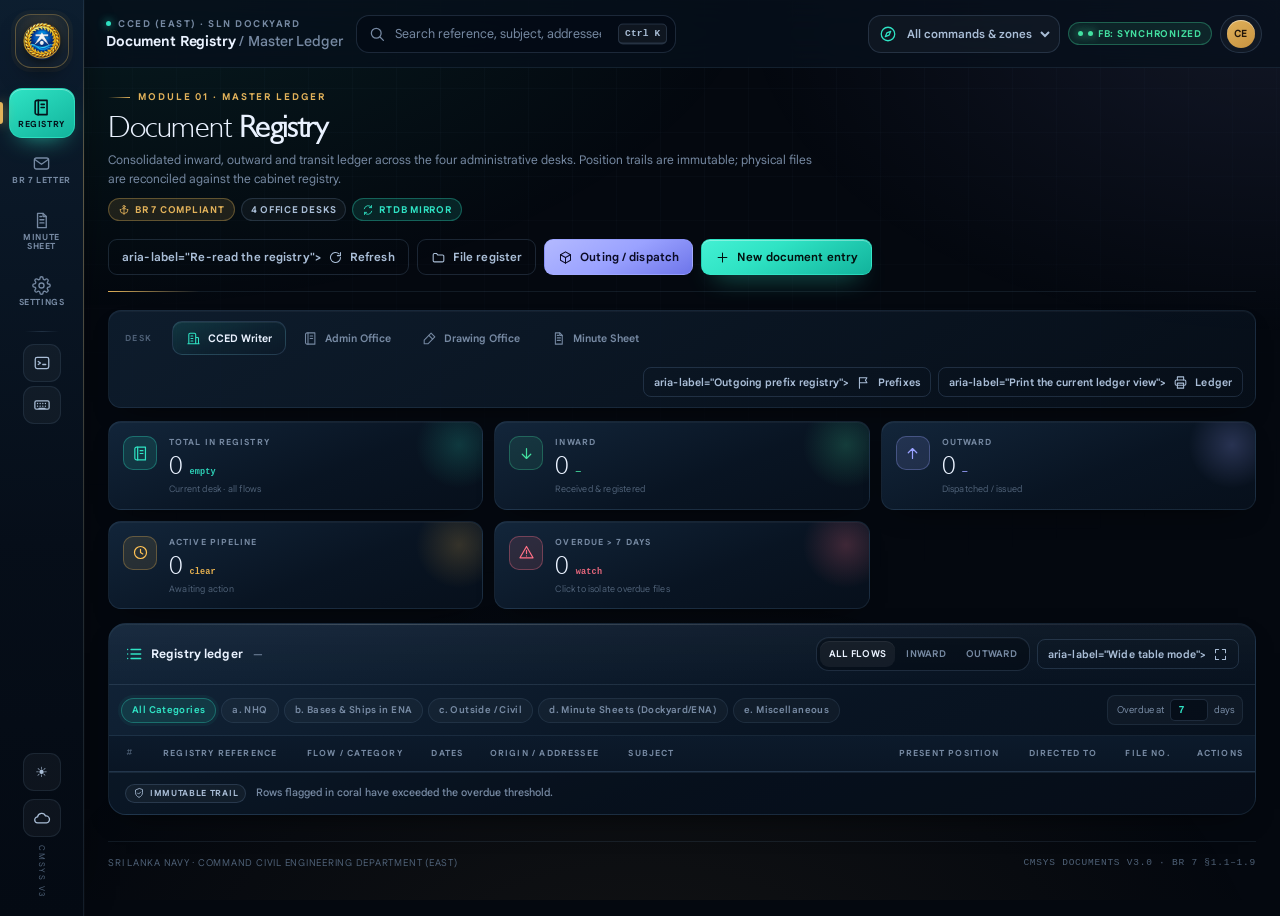
==== commit 847bf241: "feat(ui): functional print calibration, keyboard map and a11y pass - Print studio controls now drive" ====
--- a/workstation.html
+++ b/workstation.html
@@ -5,7 +5,7 @@
     <meta name="viewport" content="width=device-width, initial-scale=1.0">
     <meta name="color-scheme" content="dark light">
     <meta name="theme-color" content="#050c16">
-    <title>CMSys Documents — Naval Correspondence & Registry Command Deck</title>
+    <title>CMSys Documents — Naval Correspondence &amp; Registry Command Deck</title>
     <link rel="icon" type="image/png" href="logo-crest.png">
 
     <!-- Offline typefaces: Sinhala + Latin -->
@@ -216,7 +216,7 @@
                     </div>
                     <div class="page-head__actions">
                         <button type="button" class="btn btn--ghost" onclick="refreshRegistryData()" title="Re-read the registry">
-                            <svg class="icon"><use href="#i-refresh"/></svg><span class="btn-label">Refresh</span>
+                            aria-label="Re-read the registry"><svg class="icon"><use href="#i-refresh"/></svg><span class="btn-label">Refresh</span>
                         </button>
                         <button type="button" class="btn btn--outline" onclick="openFileRegisterModal()">
                             <svg class="icon"><use href="#i-folder"/></svg><span class="btn-label">File register</span>
@@ -249,10 +249,10 @@
                     </div>
                     <div class="registry-bar__actions">
                         <button type="button" class="btn btn--sm btn--ghost" onclick="openPrefixSettingsModal()" title="Outgoing prefix registry">
-                            <svg class="icon"><use href="#i-flag"/></svg><span class="btn-label">Prefixes</span>
+                            aria-label="Outgoing prefix registry"><svg class="icon"><use href="#i-flag"/></svg><span class="btn-label">Prefixes</span>
                         </button>
                         <button type="button" class="btn btn--sm btn--ghost" onclick="Deck.printRegistry()" title="Print the current ledger view">
-                            <svg class="icon"><use href="#i-print"/></svg><span class="btn-label">Ledger</span>
+                            aria-label="Print the current ledger view"><svg class="icon"><use href="#i-print"/></svg><span class="btn-label">Ledger</span>
                         </button>
                     </div>
                 </div>
@@ -315,7 +315,7 @@
                                     <button type="button" id="flowTab-OUTGOING" class="flow-pill" onclick="setRegistryFlowFilter('OUTGOING')">Outward</button>
                                 </div>
                                 <button type="button" id="btnWideTable" class="btn btn--sm btn--ghost" onclick="toggleWideTableMode()" title="Wide table mode">
-                                    <svg class="icon"><use href="#i-maximize"/></svg>
+                                    aria-label="Wide table mode"><svg class="icon"><use href="#i-maximize"/></svg>
                                 </button>
                             </div>
                         </div>
@@ -367,7 +367,7 @@
                     </div>
 
                     <!-- Side instruments -->
-                    <aside class="registry-aside">
+                    <aside class="registry-aside" aria-label="Registry instruments">
                         <div class="panel">
                             <div class="panel__head">
                                 <div class="panel__title"><svg class="icon"><use href="#i-alert"/></svg> Overdue watch</div>
@@ -808,12 +808,12 @@
                         <div class="board__head">
                             <div class="board__title"><svg class="icon"><use href="#i-fit"/></svg> A4 stationery preview</div>
                             <div class="board__tools">
-                                <button type="button" class="btn btn--icon btn--sm btn--ghost" onclick="Deck.zoomLetter(-10)" title="Zoom out"><svg class="icon"><use href="#i-zoom-out"/></svg></button>
+                                <button type="button" class="btn btn--icon btn--sm btn--ghost" onclick="Deck.zoomLetter(-10)" title="Zoom out" aria-label="Zoom out"><svg class="icon"><use href="#i-zoom-out"/></svg></button>
                                 <span class="zoom-chip" id="ltrLiveZoomBadge">100%</span>
-                                <button type="button" class="btn btn--icon btn--sm btn--ghost" onclick="Deck.zoomLetter(10)" title="Zoom in"><svg class="icon"><use href="#i-zoom-in"/></svg></button>
-                                <button type="button" class="btn btn--icon btn--sm btn--ghost" onclick="Deck.fitLetter()" title="Fit"><svg class="icon"><use href="#i-fit"/></svg></button>
+                                <button type="button" class="btn btn--icon btn--sm btn--ghost" onclick="Deck.zoomLetter(10)" title="Zoom in" aria-label="Zoom in"><svg class="icon"><use href="#i-zoom-in"/></svg></button>
+                                <button type="button" class="btn btn--icon btn--sm btn--ghost" onclick="Deck.fitLetter()" title="Fit" aria-label="Fit"><svg class="icon"><use href="#i-fit"/></svg></button>
                                 <span style="width:1px;height:16px;background:var(--line-2)"></span>
-                                <button type="button" class="btn btn--icon btn--sm btn--ghost" onclick="Deck.toggleFocus()" title="Focus mode"><svg class="icon"><use href="#i-maximize"/></svg></button>
+                                <button type="button" class="btn btn--icon btn--sm btn--ghost" onclick="Deck.toggleFocus()" title="Focus mode" aria-label="Focus mode"><svg class="icon"><use href="#i-maximize"/></svg></button>
                                 <button type="button" class="btn btn--sm btn--primary" onclick="openLetterPrintStudioModal()">
                                     <svg class="icon"><use href="#i-print"/></svg> Print
                                 </button>
@@ -824,7 +824,7 @@
                             <span class="board__dim board__dim--left">297 mm</span>
                             <span class="board__dim board__dim--binding">binding edge 38.1 mm</span>
                             <div class="paper-wrap paper-wrap--binding" id="ltrPaperWrap">
-                                <div id="letterLivePaper" class="a4-canvas br7-letter-paper" aria-label="Live BR 7 letter preview"></div>
+                                <div id="letterLivePaper" class="a4-canvas br7-letter-paper" role="region" aria-label="Live BR 7 letter preview"></div>
                             </div>
                         </div>
                         <div class="board__foot">
@@ -924,7 +924,7 @@
                                     <option value="">⚡ Autofill from registry</option>
                                 </select>
                                 <button type="button" class="btn btn--xs btn--ghost" onclick="resetMinuteForm()" title="Reset the minute">
-                                    <svg class="icon"><use href="#i-refresh"/></svg>
+                                    aria-label="Reset the minute"><svg class="icon"><use href="#i-refresh"/></svg>
                                 </button>
                             </div>
                         </div>
@@ -1023,8 +1023,8 @@
                                 <div class="acc__body">
                                     <div class="form-grid form-grid--2">
                                         <div>
-                                            <div class="slider-row"><label for="msDividerWidthSlider">Divider width</label><output id="msDividerWidthBadge">100%</output></div>
-                                            <input type="range" id="msDividerWidthSlider" min="50" max="100" value="100" oninput="onMinuteDividerWidthSlider(this.value)">
+                                            <div class="slider-row"><label for="msDividerWidthSlider">Address column</label><output id="msDividerWidthBadge">36%</output></div>
+                                            <input type="range" id="msDividerWidthSlider" min="30" max="46" value="36" oninput="onMinuteDividerWidthSlider(this.value)">
                                         </div>
                                         <div>
                                             <div class="slider-row"><label for="msRightMarginSlider">Binding offset</label><output id="msRightMarginBadge">20 mm</output></div>
@@ -1213,10 +1213,10 @@
                             <div class="board__title"><svg class="icon"><use href="#i-fit"/></svg> Minute sheet preview</div>
                             <div class="board__tools">
                                 <span class="chip chip--sm" id="msLangChip">සිංහල</span>
-                                <button type="button" class="btn btn--icon btn--sm btn--ghost" onclick="Deck.zoomMinute(-10)" title="Zoom out"><svg class="icon"><use href="#i-zoom-out"/></svg></button>
+                                <button type="button" class="btn btn--icon btn--sm btn--ghost" onclick="Deck.zoomMinute(-10)" title="Zoom out" aria-label="Zoom out"><svg class="icon"><use href="#i-zoom-out"/></svg></button>
                                 <span class="zoom-chip" id="msLiveZoomBadge">100%</span>
-                                <button type="button" class="btn btn--icon btn--sm btn--ghost" onclick="Deck.zoomMinute(10)" title="Zoom in"><svg class="icon"><use href="#i-zoom-in"/></svg></button>
-                                <button type="button" class="btn btn--icon btn--sm btn--ghost" onclick="Deck.fitMinute()" title="Fit"><svg class="icon"><use href="#i-fit"/></svg></button>
+                                <button type="button" class="btn btn--icon btn--sm btn--ghost" onclick="Deck.zoomMinute(10)" title="Zoom in" aria-label="Zoom in"><svg class="icon"><use href="#i-zoom-in"/></svg></button>
+                                <button type="button" class="btn btn--icon btn--sm btn--ghost" onclick="Deck.fitMinute()" title="Fit" aria-label="Fit"><svg class="icon"><use href="#i-fit"/></svg></button>
                                 <button type="button" class="btn btn--sm btn--primary" onclick="openMinutePrintStudioModal()">
                                     <svg class="icon"><use href="#i-print"/></svg> Print
                                 </button>
@@ -1227,7 +1227,7 @@
                             <span class="board__dim board__dim--left">297 mm</span>
                             <span class="board__dim board__dim--binding">hole punch offset adjustable</span>
                             <div class="paper-wrap paper-wrap--binding" id="msPaperWrap">
-                                <div id="minuteLivePaper" class="a4-canvas minute-sheet-paper" aria-label="Live minute sheet preview"></div>
+                                <div id="minuteLivePaper" class="a4-canvas minute-sheet-paper" role="region" aria-label="Live minute sheet preview"></div>
                             </div>
                         </div>
                         <div class="board__foot">
@@ -1815,7 +1815,7 @@
             </button>
         </div>
         <div class="studio-modal-body">
-            <aside class="studio-modal-sidebar">
+            <aside class="studio-modal-sidebar" aria-label="Minute print calibration">
                 <div class="cal-group">
                     <div class="cal-group__title"><svg class="icon icon--sm"><use href="#i-file"/></svg> Paper stock</div>
                     <label class="field">
@@ -1847,24 +1847,23 @@
 
                 <div class="cal-group">
                     <div class="cal-group__title"><svg class="icon icon--sm"><use href="#i-palette"/></svg> Typography</div>
-                    <label class="field" style="margin-bottom:8px">
-                        <label for="msPrintFontSize">Base size</label>
+                    <div class="field">
+                        <span class="mini-label">Base size</span>
                         <select id="msPrintFontSize" class="select select--sm" onchange="syncMinutePrintStudioPreview()">
                             <option value="10">10 pt</option>
                             <option value="11" selected>11 pt</option>
                             <option value="12">12 pt</option>
                             <option value="13">13 pt</option>
                         </select>
-                    </label>
-                    <label class="field">
-                        <label for="msPrintDividerPct">Divider width</label>
+                    </div>
+                    <div class="field">
+                        <span class="mini-label">Address column</span>
                         <select id="msPrintDividerPct" class="select select--sm" onchange="syncMinutePrintStudioPreview()">
-                            <option value="30">30% (wide right)</option>
-                            <option value="33" selected>33% (standard)</option>
-                            <option value="38">38% (balanced)</option>
-                            <option value="42">42% (spacious)</option>
+                            <option value="30">30% (wide right pane)</option>
+                            <option value="36" selected>36% (standard form)</option>
+                            <option value="42">42% (spacious address)</option>
                         </select>
-                    </label>
+                    </div>
                 </div>
 
                 <div class="note">
@@ -1877,10 +1876,10 @@
                 <div class="studio-modal-canvas-head">
                     <span>A4 minute sheet · live calibration</span>
                     <div style="margin-left:auto;display:flex;align-items:center;gap:4px">
-                        <button type="button" class="btn btn--icon btn--sm btn--ghost" onclick="adjustMinuteStudioZoom(-10)"><svg class="icon"><use href="#i-zoom-out"/></svg></button>
+                        <button type="button" class="btn btn--icon btn--sm btn--ghost" onclick="adjustMinuteStudioZoom(-10)" title="Zoom out" aria-label="Zoom out"><svg class="icon"><use href="#i-zoom-out"/></svg></button>
                         <span class="zoom-chip" id="msStudioZoomBadge">100%</span>
-                        <button type="button" class="btn btn--icon btn--sm btn--ghost" onclick="adjustMinuteStudioZoom(10)"><svg class="icon"><use href="#i-zoom-in"/></svg></button>
-                        <button type="button" class="btn btn--icon btn--sm btn--ghost" onclick="setMinuteStudioZoomFit()"><svg class="icon"><use href="#i-fit"/></svg></button>
+                        <button type="button" class="btn btn--icon btn--sm btn--ghost" onclick="adjustMinuteStudioZoom(10)" title="Zoom in" aria-label="Zoom in"><svg class="icon"><use href="#i-zoom-in"/></svg></button>
+                        <button type="button" class="btn btn--icon btn--sm btn--ghost" onclick="setMinuteStudioZoomFit()" title="Fit to width" aria-label="Fit to width"><svg class="icon"><use href="#i-fit"/></svg></button>
                     </div>
                 </div>
                 <div id="msStudioCanvasScrollArea" class="studio-modal-canvas-scroll">
@@ -1915,7 +1914,7 @@
             </button>
         </div>
         <div class="studio-modal-body">
-            <aside class="studio-modal-sidebar">
+            <aside class="studio-modal-sidebar" aria-label="Letter print calibration">
                 <div class="cal-group">
                     <div class="cal-group__title"><svg class="icon icon--sm"><use href="#i-shield"/></svg> Stationery elements</div>
                     <label class="check" style="margin-bottom:8px"><input type="checkbox" id="ltrPrintShowCrest" checked onchange="syncLetterPrintStudioPreview()"> Unit crest</label>
@@ -1925,31 +1924,31 @@
 
                 <div class="cal-group">
                     <div class="cal-group__title"><svg class="icon icon--sm"><use href="#i-palette"/></svg> Typesetting</div>
-                    <label class="field" style="margin-bottom:8px">
-                        <label for="ltrPrintFontSize">Base size</label>
+                    <div class="field">
+                        <span class="mini-label">Base size</span>
                         <select id="ltrPrintFontSize" class="select select--sm" onchange="syncLetterPrintStudioPreview()">
                             <option value="10">10 pt</option>
                             <option value="11" selected>11 pt (standard BR 7)</option>
                             <option value="12">12 pt</option>
                         </select>
-                    </label>
-                    <label class="field">
-                        <label for="ltrPrintLineSpacing">Line spacing</label>
+                    </div>
+                    <div class="field">
+                        <span class="mini-label">Line spacing</span>
                         <select id="ltrPrintLineSpacing" class="select select--sm" onchange="syncLetterPrintStudioPreview()">
                             <option value="1.3">Compact (1.3)</option>
                             <option value="1.5" selected>Standard naval (1.5)</option>
                             <option value="1.7">Spacious (1.7)</option>
                         </select>
-                    </label>
+                    </div>
                 </div>
 
                 <div class="cal-group">
                     <div class="cal-group__title"><svg class="icon icon--sm"><use href="#i-fit"/></svg> Sheet contract</div>
                     <div class="margin-grid">
-                        <div><span class="mini-label">Width</span><input value="210 mm" readonly aria-label="Sheet width 210 millimetres"></div>
-                        <div><span class="mini-label">Height</span><input value="297 mm" readonly aria-label="Sheet height 297 millimetres"></div>
-                        <div><span class="mini-label">Top / bottom</span><input value="25.4 mm" readonly aria-label="Top and bottom margin 25.4 millimetres"></div>
-                        <div><span class="mini-label">Left binding</span><input value="38.1 mm" readonly aria-label="Left binding margin 38.1 millimetres"></div>
+                        <div><span class="mini-label">Width</span><input type="text" value="210 mm" readonly aria-label="Sheet width 210 millimetres"></div>
+                        <div><span class="mini-label">Height</span><input type="text" value="297 mm" readonly aria-label="Sheet height 297 millimetres"></div>
+                        <div><span class="mini-label">Top / bottom</span><input type="text" value="25.4 mm" readonly aria-label="Top and bottom margin 25.4 millimetres"></div>
+                        <div><span class="mini-label">Left binding</span><input type="text" value="38.1 mm" readonly aria-label="Left binding margin 38.1 millimetres"></div>
                     </div>
                 </div>
 
@@ -1963,10 +1962,10 @@
                 <div class="studio-modal-canvas-head">
                     <span>A4 BR 7 letter · live calibration</span>
                     <div style="margin-left:auto;display:flex;align-items:center;gap:4px">
-                        <button type="button" class="btn btn--icon btn--sm btn--ghost" onclick="adjustLetterStudioZoom(-10)"><svg class="icon"><use href="#i-zoom-out"/></svg></button>
+                        <button type="button" class="btn btn--icon btn--sm btn--ghost" onclick="adjustLetterStudioZoom(-10)" title="Zoom out" aria-label="Zoom out"><svg class="icon"><use href="#i-zoom-out"/></svg></button>
                         <span class="zoom-chip" id="ltrStudioZoomBadge">100%</span>
-                        <button type="button" class="btn btn--icon btn--sm btn--ghost" onclick="adjustLetterStudioZoom(10)"><svg class="icon"><use href="#i-zoom-in"/></svg></button>
-                        <button type="button" class="btn btn--icon btn--sm btn--ghost" onclick="setLetterStudioZoomFit()"><svg class="icon"><use href="#i-fit"/></svg></button>
+                        <button type="button" class="btn btn--icon btn--sm btn--ghost" onclick="adjustLetterStudioZoom(10)" title="Zoom in" aria-label="Zoom in"><svg class="icon"><use href="#i-zoom-in"/></svg></button>
+                        <button type="button" class="btn btn--icon btn--sm btn--ghost" onclick="setLetterStudioZoomFit()" title="Fit to width" aria-label="Fit to width"><svg class="icon"><use href="#i-fit"/></svg></button>
                     </div>
                 </div>
                 <div id="ltrStudioCanvasScrollArea" class="studio-modal-canvas-scroll">
--- a/css/studio.css
+++ b/css/studio.css
@@ -967,3 +967,14 @@
     font-variant-numeric: tabular-nums;
 }
 .doc-card, .tpl-card { cursor: pointer; }
+
+/* Calibration panel labels (print studio sidebars) */
+.field > .mini-label {
+    display: block;
+    font-size: 8px;
+    font-weight: 700;
+    letter-spacing: .08em;
+    text-transform: uppercase;
+    color: var(--ink-4);
+    margin-bottom: 4px;
+}
--- a/css/paper.css
+++ b/css/paper.css
@@ -266,14 +266,15 @@
 
 .pp__close {
     margin: 8mm 0 0;
-    text-align: right;
+    text-align: left;
     font-style: italic;
     font-size: 10.5pt;
 }
 
+/* Closing and signature sit on the left margin, as on the original BR 7 form */
 .pp__sig {
-    margin: 4mm 0 0 auto;
-    width: 78mm;
+    margin: 4mm 0 0 0;
+    width: 86mm;
     text-align: left;
     font-size: 10pt;
     line-height: 1.5;
@@ -632,15 +633,28 @@
 /* --------------------------------------------------------------------------
    8. PREVIEW ALIGNMENT FIXES
    -------------------------------------------------------------------------- */
+/* Letterhead: precedence flag, crest, then the department block — all flush
+   right, with the reference block flush left. */
 .pp__origin {
     flex-direction: column;
     align-items: flex-end;
     text-align: right;
-    gap: 1.5mm;
-}
-.pp__origin .pp__crest { order: -1; }
+    gap: 1.6mm;
+    max-width: 84mm;
+}
+.pp__origin .pp__corner { order: -2; }
+.pp__origin .pp__crest { order: -1; width: 15mm; }
+.pp__origin .pp__crest img { width: 15mm; height: 15mm; }
 .pp__origin-lines { text-align: right; }
-.pp__corner { text-align: right; }
+.pp__origin-lines b { letter-spacing: .05em; }
+.pp__corner { text-align: right; font-size: 8.5pt; letter-spacing: .12em; }
+
+/* A hairline under the letterhead separates it from the address block */
+.pp--letter .pp__head {
+    padding-bottom: 3mm;
+    border-bottom: .4pt solid rgba(0, 0, 0, .28);
+}
+.pp--letter .pp__addr { margin-top: 6mm; }
 
 /* Keep the paper's own separation from the drafting board intact while zoomed */
 .a4-canvas, .minute-sheet-paper, .br7-letter-paper { transform-origin: top center; }
@@ -650,3 +664,24 @@
     .a4-canvas::before, .minute-sheet-paper::before, .br7-letter-paper::before { display: none !important; }
     .pp { min-height: 0 !important; }
 }
+
+/* --------------------------------------------------------------------------
+   9. CALIBRATION CLASSES (print studio toggles)
+   -------------------------------------------------------------------------- */
+.is-crest-hidden .pp__crest { display: none !important; }
+.is-banner-hidden .pp__stamp { display: none !important; }
+.is-holes-shown::after {
+    content: '';
+    position: absolute;
+    top: 60mm;
+    left: 10.5mm;
+    width: 4.5mm;
+    height: 4.5mm;
+    border-radius: 50%;
+    background: radial-gradient(circle, rgba(0, 0, 0, .30) 0 55%, transparent 58%);
+    box-shadow: 0 150mm 0 rgba(0, 0, 0, .18);
+    pointer-events: none;
+}
+@media print {
+    .is-holes-shown::after { display: none; }
+}
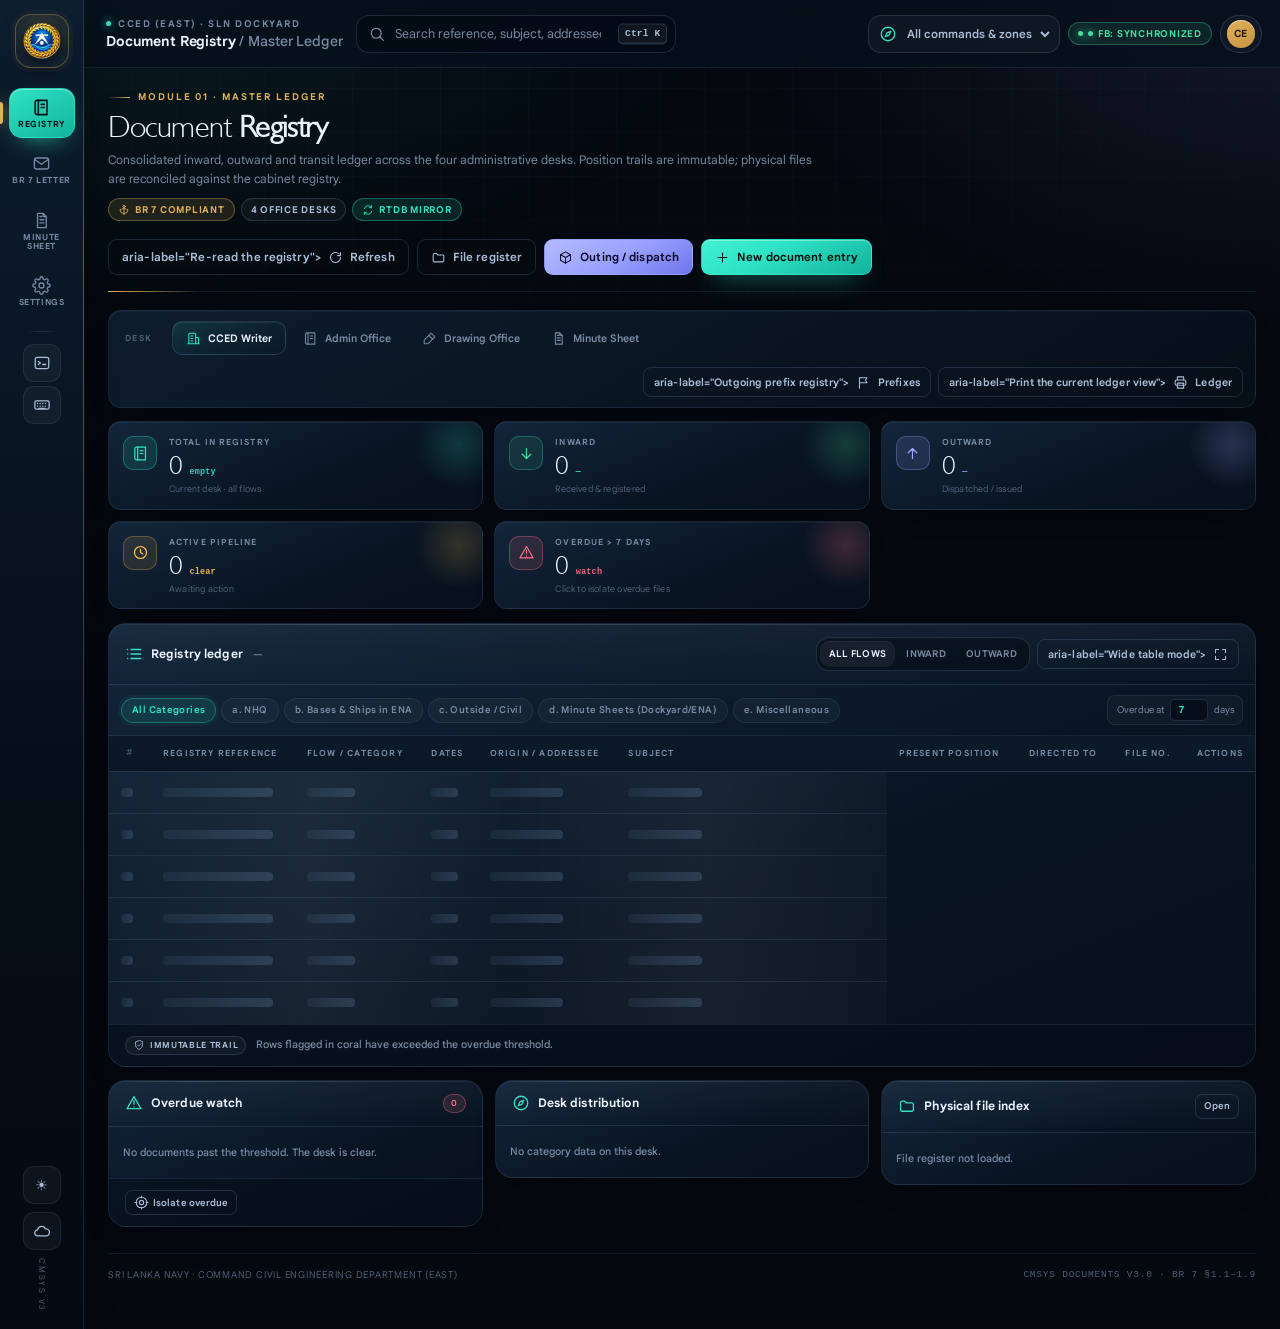
==== commit b9b4ed95: "feat(ui): first-paint skeleton, responsive instruments, table scope semantics - Registry table rende" ====
--- a/workstation.html
+++ b/workstation.html
@@ -335,19 +335,26 @@
                             <table class="data-table">
                                 <thead>
                                     <tr>
-                                        <th class="cell-idx">#</th>
-                                        <th>Registry reference</th>
-                                        <th>Flow / category</th>
-                                        <th>Dates</th>
-                                        <th>Origin / addressee</th>
-                                        <th class="cell-subject">Subject</th>
-                                        <th>Present position</th>
-                                        <th>Directed to</th>
-                                        <th>File no.</th>
-                                        <th class="cell-actions">Actions</th>
+                                        <th scope="col" class="cell-idx">#</th>
+                                        <th scope="col">Registry reference</th>
+                                        <th scope="col">Flow / category</th>
+                                        <th scope="col">Dates</th>
+                                        <th scope="col">Origin / addressee</th>
+                                        <th scope="col" class="cell-subject">Subject</th>
+                                        <th scope="col">Present position</th>
+                                        <th scope="col">Directed to</th>
+                                        <th scope="col">File no.</th>
+                                        <th scope="col" class="cell-actions">Actions</th>
                                     </tr>
                                 </thead>
-                                <tbody id="registryTableBody"></tbody>
+                                <tbody id="registryTableBody">
+                                <tr class="skeleton-row" aria-hidden="true"><td><span class="sk"></span></td><td><span class="sk sk--lg"></span></td><td><span class="sk sk--sm"></span></td><td><span class="sk sk--md"></span></td><td><span class="sk"></span></td><td><span class="sk sk--xs"></span></td></tr>
+                                <tr class="skeleton-row" aria-hidden="true"><td><span class="sk"></span></td><td><span class="sk sk--lg"></span></td><td><span class="sk sk--sm"></span></td><td><span class="sk sk--md"></span></td><td><span class="sk"></span></td><td><span class="sk sk--xs"></span></td></tr>
+                                <tr class="skeleton-row" aria-hidden="true"><td><span class="sk"></span></td><td><span class="sk sk--lg"></span></td><td><span class="sk sk--sm"></span></td><td><span class="sk sk--md"></span></td><td><span class="sk"></span></td><td><span class="sk sk--xs"></span></td></tr>
+                                <tr class="skeleton-row" aria-hidden="true"><td><span class="sk"></span></td><td><span class="sk sk--lg"></span></td><td><span class="sk sk--sm"></span></td><td><span class="sk sk--md"></span></td><td><span class="sk"></span></td><td><span class="sk sk--xs"></span></td></tr>
+                                <tr class="skeleton-row" aria-hidden="true"><td><span class="sk"></span></td><td><span class="sk sk--lg"></span></td><td><span class="sk sk--sm"></span></td><td><span class="sk sk--md"></span></td><td><span class="sk"></span></td><td><span class="sk sk--xs"></span></td></tr>
+                                <tr class="skeleton-row" aria-hidden="true"><td><span class="sk"></span></td><td><span class="sk sk--lg"></span></td><td><span class="sk sk--sm"></span></td><td><span class="sk sk--md"></span></td><td><span class="sk"></span></td><td><span class="sk sk--xs"></span></td></tr>
+                                </tbody>
                             </table>
                         </div>
 
@@ -867,8 +874,8 @@
                         <table class="data-table">
                             <thead>
                                 <tr>
-                                    <th>Letter ref</th><th>Date</th><th>Addressee</th><th class="cell-subject">Subject</th>
-                                    <th>Class</th><th>Status</th><th class="cell-actions">Action</th>
+                                    <th scope="col">Letter ref</th><th scope="col">Date</th><th scope="col">Addressee</th><th scope="col" class="cell-subject">Subject</th>
+                                    <th scope="col">Class</th><th scope="col">Status</th><th scope="col" class="cell-actions">Action</th>
                                 </tr>
                             </thead>
                             <tbody id="ltrDraftsTableBody"></tbody>
@@ -1267,7 +1274,7 @@
                     <div id="msSavedTableContainer" class="table-scroll">
                         <table class="data-table">
                             <thead>
-                                <tr><th>Minute ref</th><th>Serial</th><th>Subject</th><th>Originator</th><th>Date</th><th class="cell-actions">Action</th></tr>
+                                <tr><th scope="col">Minute ref</th><th scope="col">Serial</th><th scope="col">Subject</th><th scope="col">Originator</th><th scope="col">Date</th><th scope="col" class="cell-actions">Action</th></tr>
                             </thead>
                             <tbody id="msSavedTableBody"></tbody>
                         </table>
@@ -1415,7 +1422,7 @@
                             <div class="table-scroll">
                                 <table class="data-table">
                                     <thead>
-                                        <tr><th>Section</th><th>Category</th><th>Pattern</th><th>Next sequence</th><th>Preview</th><th class="cell-actions">Action</th></tr>
+                                        <tr><th scope="col">Section</th><th scope="col">Category</th><th scope="col">Pattern</th><th scope="col">Next sequence</th><th scope="col">Preview</th><th scope="col" class="cell-actions">Action</th></tr>
                                     </thead>
                                     <tbody id="cfgPrefixesTableBody"></tbody>
                                 </table>
@@ -1436,7 +1443,7 @@
                             <div class="table-scroll">
                                 <table class="data-table">
                                     <thead>
-                                        <tr><th>File no.</th><th>Title</th><th>Cabinet / rack</th><th>Box</th><th>Folder</th><th>Volume</th><th>Folios</th><th class="cell-actions">Action</th></tr>
+                                        <tr><th scope="col">File no.</th><th scope="col">Title</th><th scope="col">Cabinet / rack</th><th scope="col">Box</th><th scope="col">Folder</th><th scope="col">Volume</th><th scope="col">Folios</th><th scope="col" class="cell-actions">Action</th></tr>
                                     </thead>
                                     <tbody id="cfgFilesTableBody"></tbody>
                                 </table>
--- a/css/deck.css
+++ b/css/deck.css
@@ -1972,3 +1972,32 @@
 html:not(.dark) kbd { background: #fff; color: #17293d; border-color: rgba(15, 40, 70, .18); }
 .modal__panel--slim .keymap { grid-template-columns: 1fr; }
 .modal__panel--slim .modal__body { max-height: min(64vh, 520px); overflow-y: auto; }
+
+/* --------------------------------------------------------------------------
+   23. REGISTRY SKELETON (first-paint loading state)
+   -------------------------------------------------------------------------- */
+.skeleton-row td { padding: 11px 12px; border-bottom: 1px solid var(--line); }
+.sk {
+    display: block;
+    height: 9px;
+    width: 64%;
+    border-radius: 4px;
+    background: linear-gradient(90deg, rgba(151, 190, 235, .07) 0%, rgba(151, 190, 235, .18) 45%, rgba(151, 190, 235, .07) 100%);
+    background-size: 220% 100%;
+    animation: cd-shimmer 1.35s linear infinite;
+}
+.sk--lg { width: 92%; }
+.sk--md { width: 78%; }
+.sk--sm { width: 48%; }
+.sk--xs { width: 30%; }
+html:not(.dark) .sk {
+    background: linear-gradient(90deg, rgba(15, 39, 64, .05) 0%, rgba(15, 39, 64, .13) 45%, rgba(15, 39, 64, .05) 100%);
+    background-size: 220% 100%;
+}
+@keyframes cd-shimmer {
+    from { background-position: 140% 0; }
+    to { background-position: -40% 0; }
+}
+@media (prefers-reduced-motion: reduce) {
+    .sk { animation: none; }
+}
--- a/css/studio.css
+++ b/css/studio.css
@@ -47,8 +47,18 @@
 }
 
 .registry-aside { display: flex; flex-direction: column; gap: 12px; }
+/* Below the two-column breakpoint the instruments stay on the desk — they
+   stack into a responsive row under the ledger instead of disappearing. */
 @media (max-width: 1459px) {
-    .registry-aside { display: none; }
+    .registry-grid { grid-template-columns: minmax(0, 1fr); }
+    .registry-aside {
+        display: grid;
+        grid-template-columns: repeat(auto-fit, minmax(238px, 1fr));
+        align-items: start;
+    }
+}
+@media (max-width: 620px) {
+    .registry-aside { grid-template-columns: minmax(0, 1fr); }
 }
 
 .watch-item {
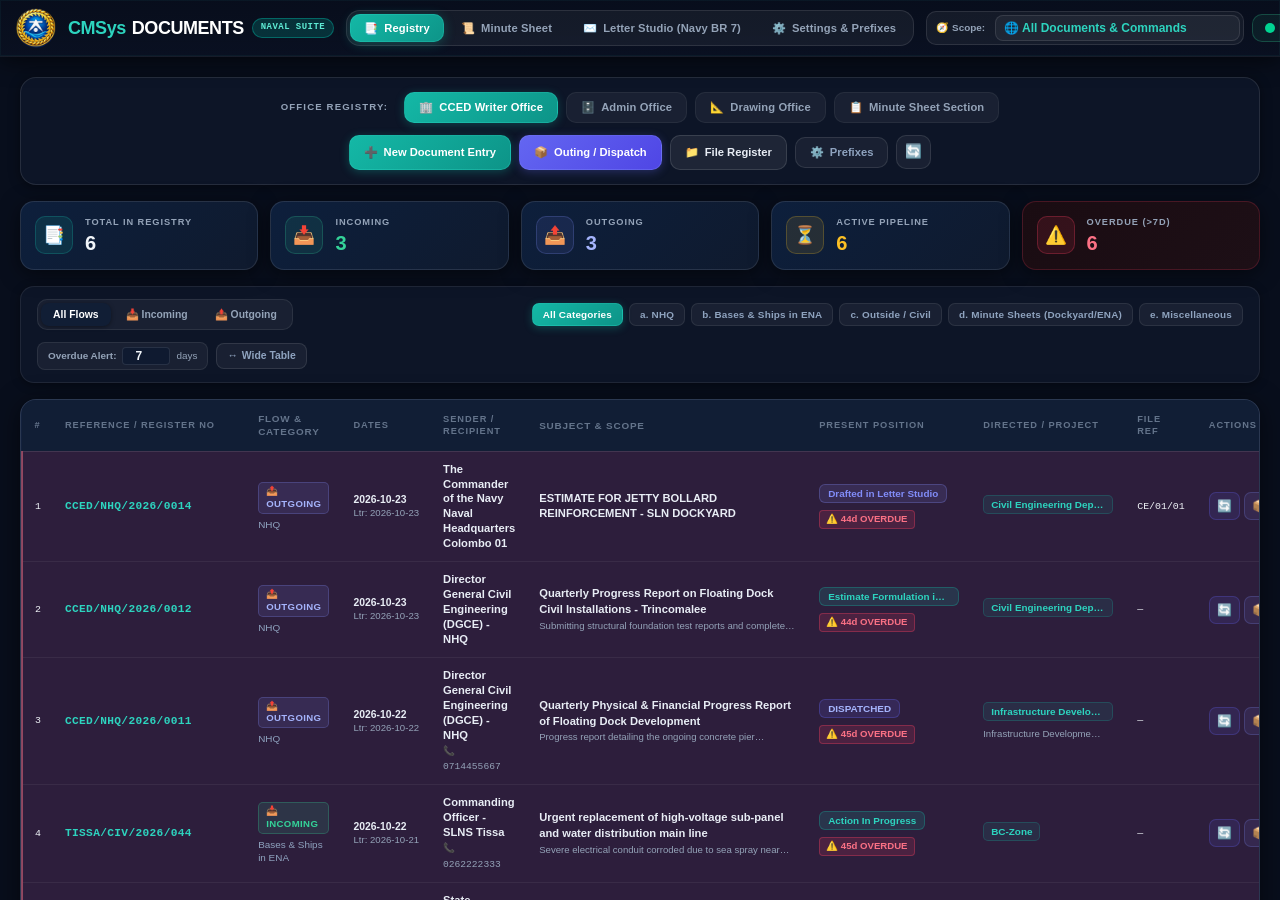
==== commit 10b65bc2: "feat(hosting): publish cmsys-docs-v2 to Firebase and prepare custom domain documents.cmsys.site" ====
--- a/workstation.html
+++ b/workstation.html
@@ -1,1600 +1,1594 @@
 <!DOCTYPE html>
-<html lang="en" class="dark">
+<html lang="en" class="h-full dark">
 <head>
     <meta charset="UTF-8">
+    <script>
+      if (location.pathname.indexOf('/CMSys Documents/') === 0) {
+        window.location.replace('/CMSys%20Documents/');
+      } else {
+        window.location.replace('/');
+      }
+    </script>
     <meta name="viewport" content="width=device-width, initial-scale=1.0">
-    <meta name="color-scheme" content="dark light">
-    <meta name="theme-color" content="#050c16">
-    <title>CMSys Documents — Naval Correspondence &amp; Registry Command Deck</title>
+    <title>CMSys Documents — Naval Document, Minute & Registry System</title>
+    <!-- Tailwind CSS (Offline Static) -->
+    <link rel="stylesheet" href="tailwind-static.css">
+    <!-- Sinhala Fonts Suite -->
+    <link rel="stylesheet" href="sinhala-fonts.css">
+    <!-- Master Custom Styles -->
+    <link rel="stylesheet" href="style.css">
     <link rel="icon" type="image/png" href="logo-crest.png">
-
-    <!-- Offline typefaces: Sinhala + Latin -->
-    <link rel="stylesheet" href="sinhala-fonts.css">
-    <!-- Command Deck design system -->
-    <link rel="stylesheet" href="css/deck.css">
-    <link rel="stylesheet" href="css/studio.css">
-    <!-- Millimetre-accurate paper & print contract -->
-    <link rel="stylesheet" href="css/paper.css">
-
-    <script>
-        /* Paint the correct theme before first paint (no flash). */
-        (function () {
-            try {
-                var stored = localStorage.getItem('cmsys_theme');
-                var dark = stored === null ? true : stored === 'dark';
-                document.documentElement.classList.toggle('dark', dark);
-            } catch (e) { /* air-gapped sandboxes may block storage */ }
-        })();
-    </script>
+    <style>
+        /* Dark-mode flicker prevention */
+        html.dark { background-color: #080e1c !important; color: #e8edf5 !important; }
+    </style>
 </head>
-<body>
-
-<!-- ==========================================================================
-     ICON SPRITE — single inline source of truth for all interface glyphs
-     ========================================================================== -->
-<svg width="0" height="0" style="position:absolute" aria-hidden="true" focusable="false">
-    <symbol id="i-ledger" viewBox="0 0 24 24"><path d="M4 5.5A2.5 2.5 0 0 1 6.5 3H19v18H6.5A2.5 2.5 0 0 1 4 18.5z"/><path d="M8 3v18M11.5 8h4M11.5 12h4"/></symbol>
-    <symbol id="i-letter" viewBox="0 0 24 24"><rect x="3" y="5" width="18" height="14" rx="2.5"/><path d="m3.5 7 8.5 6 8.5-6"/></symbol>
-    <symbol id="i-minute" viewBox="0 0 24 24"><path d="M7 3h7l4 4v14H7z"/><path d="M14 3v4h4M10 11h5M10 15h5M10 7h2"/></symbol>
-    <symbol id="i-gear" viewBox="0 0 24 24"><circle cx="12" cy="12" r="3.2"/><path d="M19.4 15a1.7 1.7 0 0 0 .34 1.87l.06.06a2 2 0 1 1-2.83 2.83l-.06-.06a1.7 1.7 0 0 0-1.87-.34 1.7 1.7 0 0 0-1.03 1.56V21a2 2 0 1 1-4 0v-.1a1.7 1.7 0 0 0-1.11-1.56 1.7 1.7 0 0 0-1.87.34l-.06.06a2 2 0 1 1-2.83-2.83l.06-.06A1.7 1.7 0 0 0 4.6 15a1.7 1.7 0 0 0-1.56-1.03H3a2 2 0 1 1 0-4h.1A1.7 1.7 0 0 0 4.66 8.9a1.7 1.7 0 0 0-.34-1.87l-.06-.06a2 2 0 1 1 2.83-2.83l.06.06A1.7 1.7 0 0 0 9 4.6a1.7 1.7 0 0 0 1.03-1.56V3a2 2 0 1 1 4 0v.1A1.7 1.7 0 0 0 15.1 4.66a1.7 1.7 0 0 0 1.87-.34l.06-.06a2 2 0 1 1 2.83 2.83l-.06.06A1.7 1.7 0 0 0 19.4 9v.1a1.7 1.7 0 0 0 1.56 1.03H21a2 2 0 1 1 0 4h-.1a1.7 1.7 0 0 0-1.5 1.03z"/></symbol>
-    <symbol id="i-search" viewBox="0 0 24 24"><circle cx="11" cy="11" r="6.5"/><path d="m16 16 4.5 4.5"/></symbol>
-    <symbol id="i-plus" viewBox="0 0 24 24"><path d="M12 5v14M5 12h14"/></symbol>
-    <symbol id="i-refresh" viewBox="0 0 24 24"><path d="M20 12a8 8 0 1 1-2.34-5.66"/><path d="M20 4v5h-5"/></symbol>
-    <symbol id="i-print" viewBox="0 0 24 24"><path d="M7 8V3h10v5"/><rect x="3.5" y="8" width="17" height="8.5" rx="2"/><path d="M7 13h10v8H7z"/></symbol>
-    <symbol id="i-package" viewBox="0 0 24 24"><path d="m12 3 8 4.5v9L12 21l-8-4.5v-9z"/><path d="m4 7.5 8 4.5 8-4.5M12 12v9"/></symbol>
-    <symbol id="i-folder" viewBox="0 0 24 24"><path d="M3.5 7.5A2 2 0 0 1 5.5 5.5h3.2l2 2.4h7.8a2 2 0 0 1 2 2v7A2 2 0 0 1 18.5 19h-13a2 2 0 0 1-2-2z"/></symbol>
-    <symbol id="i-anchor" viewBox="0 0 24 24"><circle cx="12" cy="5" r="2.2"/><path d="M12 7.2V21M6 11H4a8 8 0 0 0 16 0h-2M8.5 9.5h7"/></symbol>
-    <symbol id="i-compass" viewBox="0 0 24 24"><circle cx="12" cy="12" r="9"/><path d="m15.6 8.4-2.1 5.1-5.1 2.1 2.1-5.1z"/></symbol>
-    <symbol id="i-shield" viewBox="0 0 24 24"><path d="M12 3.2 5 6v5.4c0 4.3 3 7.6 7 9.4 4-1.8 7-5.1 7-9.4V6z"/><path d="m9 12 2.2 2.2L15.4 10"/></symbol>
-    <symbol id="i-clock" viewBox="0 0 24 24"><circle cx="12" cy="12" r="8.5"/><path d="M12 7.5V12l3.2 2"/></symbol>
-    <symbol id="i-sun" viewBox="0 0 24 24"><circle cx="12" cy="12" r="4"/><path d="M12 2.5v2M12 19.5v2M2.5 12h2M19.5 12h2M5.2 5.2l1.4 1.4M17.4 17.4l1.4 1.4M18.8 5.2l-1.4 1.4M6.6 17.4l-1.4 1.4"/></symbol>
-    <symbol id="i-moon" viewBox="0 0 24 24"><path d="M20 14.5A8.5 8.5 0 0 1 9.5 4a8.5 8.5 0 1 0 10.5 10.5z"/></symbol>
-    <symbol id="i-x" viewBox="0 0 24 24"><path d="M6 6l12 12M18 6 6 18"/></symbol>
-    <symbol id="i-check" viewBox="0 0 24 24"><path d="m4.5 12.5 5 5L20 6.5"/></symbol>
-    <symbol id="i-alert" viewBox="0 0 24 24"><path d="M12 3.5 2.8 19.5h18.4z"/><path d="M12 9v4.5M12 16.8v.1"/></symbol>
-    <symbol id="i-info" viewBox="0 0 24 24"><circle cx="12" cy="12" r="8.7"/><path d="M12 11v5.5M12 7.6v.1"/></symbol>
-    <symbol id="i-clock-fast" viewBox="0 0 24 24"><path d="M13.5 3.6a8.6 8.6 0 1 0 6.9 6.9"/><path d="M13.5 8v4.2l2.8 1.7M17.5 2.5v4h4"/></symbol>
-    <symbol id="i-chevron-down" viewBox="0 0 24 24"><path d="m6 9 6 6 6-6"/></symbol>
-    <symbol id="i-chevron-right" viewBox="0 0 24 24"><path d="m9 6 6 6-6 6"/></symbol>
-    <symbol id="i-arrow-up" viewBox="0 0 24 24"><path d="M12 19V5M6 11l6-6 6 6"/></symbol>
-    <symbol id="i-arrow-down" viewBox="0 0 24 24"><path d="M12 5v14M6 13l6 6 6-6"/></symbol>
-    <symbol id="i-indent" viewBox="0 0 24 24"><path d="M4 6h16M10 12h10M10 18h10M4.5 9.5 7 12l-2.5 2.5"/></symbol>
-    <symbol id="i-outdent" viewBox="0 0 24 24"><path d="M4 6h16M10 12h10M10 18h10M7 9.5 4.5 12 7 14.5"/></symbol>
-    <symbol id="i-trash" viewBox="0 0 24 24"><path d="M4.5 7h15M9.5 7V4.8h5V7M6.5 7l.9 12.2a1.8 1.8 0 0 0 1.8 1.8h5.6a1.8 1.8 0 0 0 1.8-1.8L17.5 7"/></symbol>
-    <symbol id="i-copy" viewBox="0 0 24 24"><rect x="8.5" y="8.5" width="12" height="12" rx="2"/><path d="M15.5 5.5H5.5a2 2 0 0 0-2 2v10"/></symbol>
-    <symbol id="i-plus-sub" viewBox="0 0 24 24"><path d="M4 6h9M4 12h9M4 18h9M18 9v10M13.5 14h9"/></symbol>
-    <symbol id="i-bold" viewBox="0 0 24 24"><path d="M7 4.5h6a3.6 3.6 0 0 1 0 7.2H7zM7 11.7h6.6a3.9 3.9 0 0 1 0 7.8H7z"/></symbol>
-    <symbol id="i-underline" viewBox="0 0 24 24"><path d="M7 4v6.5a5 5 0 0 0 10 0V4M5 20h14"/></symbol>
-    <symbol id="i-zoom-in" viewBox="0 0 24 24"><circle cx="11" cy="11" r="6.5"/><path d="m16 16 4.5 4.5M11 8.5v5M8.5 11h5"/></symbol>
-    <symbol id="i-zoom-out" viewBox="0 0 24 24"><circle cx="11" cy="11" r="6.5"/><path d="m16 16 4.5 4.5M8.5 11h5"/></symbol>
-    <symbol id="i-fit" viewBox="0 0 24 24"><path d="M4 9V4.5h5M20 9V4.5h-5M4 15v4.5h5M20 15v4.5h-5"/></symbol>
-    <symbol id="i-maximize" viewBox="0 0 24 24"><path d="M4 9V4h5M20 9V4h-5M4 15v5h5M20 15v5h-5"/></symbol>
-    <symbol id="i-palette" viewBox="0 0 24 24"><path d="M12 3.2a8.8 8.8 0 0 0 0 17.6c1.2 0 1.9-.8 1.9-1.9 0-1.4-1.2-1.9-1.2-3 0-.9.7-1.6 1.6-1.6h1.9a4.6 4.6 0 0 0 4.6-4.6c0-3.6-4-6.5-8.8-6.5z"/><path d="M7.6 10.4v.1M10.4 7.6v.1M14.4 8v.1"/></symbol>
-    <symbol id="i-terminal" viewBox="0 0 24 24"><rect x="3" y="4.5" width="18" height="15" rx="2.4"/><path d="m7 10 3 2-3 2M13 14h4"/></symbol>
-    <symbol id="i-keyboard" viewBox="0 0 24 24"><rect x="2.5" y="6.5" width="19" height="11" rx="2"/><path d="M6 10h.1M9.5 10h.1M13 10h.1M16.5 10h.1M6 13.5h.1M9.5 13.5h.1M13 13.5h.1M16.5 13.5h.1M8 16.5h8"/></symbol>
-    <symbol id="i-sync" viewBox="0 0 24 24"><path d="M4.5 9.5A8 8 0 0 1 19 7M19.5 14.5A8 8 0 0 1 5 17"/><path d="M19 3v4.2h-4.2M5 21v-4.2h4.2"/></symbol>
-    <symbol id="i-cloud" viewBox="0 0 24 24"><path d="M6.5 18.5a4 4 0 0 1-.4-8 5.5 5.5 0 0 1 10.6-1.2A3.8 3.8 0 0 1 18 18.5z"/></symbol>
-    <symbol id="i-file" viewBox="0 0 24 24"><path d="M6.5 3.5h7l4.5 4.5v12.5h-11.5z"/><path d="M13 3.5V8h4.5M9.5 12.5h5M9.5 16h5"/></symbol>
-    <symbol id="i-building" viewBox="0 0 24 24"><path d="M4.5 20.5V5.5a2 2 0 0 1 2-2h7a2 2 0 0 1 2 2v15M15.5 10.5h3a1.5 1.5 0 0 1 1.5 1.5v8.5M3 20.5h18"/><path d="M8 8h3M8 12h3M8 16h3"/></symbol>
-    <symbol id="i-drafting" viewBox="0 0 24 24"><path d="m14.5 3.5 6 6-11 11h-6v-6z"/><path d="m11 7 6 6"/></symbol>
-    <symbol id="i-list" viewBox="0 0 24 24"><path d="M8 6h13M8 12h13M8 18h13M3.5 6h.1M3.5 12h.1M3.5 18h.1"/></symbol>
-    <symbol id="i-lock" viewBox="0 0 24 24"><rect x="4.5" y="10.5" width="15" height="10" rx="2.2"/><path d="M8 10.5V7.5a4 4 0 0 1 8 0v3"/></symbol>
-    <symbol id="i-target" viewBox="0 0 24 24"><circle cx="12" cy="12" r="8.5"/><circle cx="12" cy="12" r="3.4"/><path d="M12 1.5v3M12 19.5v3M1.5 12h3M19.5 12h3"/></symbol>
-    <symbol id="i-flag" viewBox="0 0 24 24"><path d="M5.5 21V4M5.5 4.5h12l-2.4 4 2.4 4h-12"/></symbol>
-    <symbol id="i-sparkle" viewBox="0 0 24 24"><path d="M12 3.2 13.7 9l5.8 1.7-5.8 1.8L12 18.3l-1.7-5.8L4.5 10.7 10.3 9z"/><path d="M18.5 16.5 19.2 19l2.3.8-2.3.8-.7 2.4-.7-2.4-2.3-.8 2.3-.8z"/></symbol>
-</svg>
-
-<!-- ==========================================================================
-     APPLICATION FRAME
-     ========================================================================== -->
-<div class="app">
-
-    <!-- ------------------------------------------------------------------
-         COMMAND RAIL
-         ------------------------------------------------------------------ -->
-    <aside class="rail" aria-label="Primary navigation">
-        <button type="button" class="rail__crest tip" data-tip="CMSys Documents · v3.0" onclick="switchMainTab('registry')" aria-label="CMSys Documents home">
-            <img src="logo-crest.png" alt="Sri Lanka Navy crest">
-        </button>
-
-        <nav class="rail__nav">
-            <button type="button" id="tabBtn-registry" class="rail__item is-active" onclick="switchMainTab('registry')">
-                <svg class="icon"><use href="#i-ledger"/></svg>
-                <span>Registry</span>
-            </button>
-            <button type="button" id="tabBtn-letterstudio" class="rail__item" onclick="switchMainTab('letterstudio')">
-                <svg class="icon"><use href="#i-letter"/></svg>
-                <span>BR 7 Letter</span>
-            </button>
-            <button type="button" id="tabBtn-minutesheet" class="rail__item" onclick="switchMainTab('minutesheet')">
-                <svg class="icon"><use href="#i-minute"/></svg>
-                <span>Minute Sheet</span>
-            </button>
-            <button type="button" id="tabBtn-settings" class="rail__item" onclick="switchMainTab('settings')">
-                <svg class="icon"><use href="#i-gear"/></svg>
-                <span>Settings</span>
-            </button>
-        </nav>
-
-        <div class="rail__divider"></div>
-
-        <button type="button" class="rail__ghost tip" data-tip="Command palette (Ctrl / ⌘ K)" onclick="Deck.openPalette()" aria-label="Open command palette">
-            <svg class="icon"><use href="#i-terminal"/></svg>
-        </button>
-        <button type="button" class="rail__ghost tip" data-tip="Keyboard shortcuts (?)" onclick="Deck.openShortcuts()" aria-label="Keyboard shortcuts">
-            <svg class="icon"><use href="#i-keyboard"/></svg>
-        </button>
-
-        <div class="rail__foot">
-            <button type="button" id="btnThemeRail" class="rail__ghost tip" data-tip="Switch day / night watch" onclick="toggleTheme()" aria-label="Toggle theme">
-                <span id="themeIcon" style="font-size:14px;line-height:1">☀️</span>
-            </button>
-            <button type="button" class="rail__ghost rail__ghost--live tip" data-tip="Ecosystem health &amp; sync" onclick="openEcosystemModal()" aria-label="Ecosystem status">
-                <svg class="icon"><use href="#i-cloud"/></svg>
-            </button>
-            <span class="rail__version">CMSYS v3</span>
+<body class="h-full font-sans antialiased flex flex-col" style="background-color:#080e1c;color:#e8edf5;">
+
+    <!-- ========================================================================= -->
+    <!-- TOP NAVIGATION BAR                                                        -->
+    <!-- ========================================================================= -->
+    <header class="glass-header sticky top-0 z-40 border-b border-teal-500/20 shadow-xl text-white">
+        <div class="max-w-[99vw] mx-auto px-4 py-2 flex items-center justify-between gap-3">
+            
+            <!-- Brand & Crest -->
+            <div class="flex items-center gap-3 shrink-0">
+                <img src="logo-crest.png" alt="Sri Lanka Navy" class="h-10 w-10 object-contain drop-shadow">
+                <div>
+                    <div class="flex items-center gap-2">
+                        <h1 class="text-base sm:text-lg font-black tracking-tight flex items-center gap-1.5 leading-none">
+                            <span class="text-teal-400">CMSys</span> DOCUMENTS
+                        </h1>
+                        <span class="text-[9px] font-mono px-2 py-0.5 rounded-full bg-teal-500/20 text-teal-300 border border-teal-500/40 font-bold uppercase tracking-wider">
+                            NAVAL SUITE
+                        </span>
+                    </div>
+                    <p class="text-[10px] text-slate-400 hidden xl:block leading-tight mt-0.5">
+                        Sri Lanka Navy • Command Civil Engineering Department (East) • Dockyard Trincomalee
+                    </p>
+                </div>
+            </div>
+
+            <!-- Main Navigation Section Tabs -->
+            <nav style="display:flex;align-items:center;gap:3px;background:rgba(255,255,255,0.05);padding:3px;border-radius:14px;border:1px solid rgba(255,255,255,0.10)" class="shrink-0">
+                <button type="button" onclick="switchMainTab('registry')" id="tabBtn-registry" class="nav-tab-btn active" style="padding:6px 14px;border-radius:10px;font-size:0.7rem;font-weight:700;display:flex;align-items:center;gap:6px;cursor:pointer;transition:all 200ms">
+                    <span>📑</span> Registry
+                </button>
+                <button type="button" onclick="switchMainTab('minutesheet')" id="tabBtn-minutesheet" class="nav-tab-btn" style="padding:6px 14px;border-radius:10px;font-size:0.7rem;font-weight:600;color:#94a3b8;display:flex;align-items:center;gap:6px;cursor:pointer;transition:all 200ms">
+                    <span>📜</span> Minute Sheet
+                </button>
+                <button type="button" onclick="switchMainTab('letterstudio')" id="tabBtn-letterstudio" class="nav-tab-btn" style="padding:6px 14px;border-radius:10px;font-size:0.7rem;font-weight:600;color:#94a3b8;display:flex;align-items:center;gap:6px;cursor:pointer;transition:all 200ms">
+                    <span>✉️</span> Letter Studio (Navy BR 7)
+                </button>
+                <button type="button" onclick="switchMainTab('settings')" id="tabBtn-settings" class="nav-tab-btn" style="padding:6px 14px;border-radius:10px;font-size:0.7rem;font-weight:600;color:#94a3b8;display:flex;align-items:center;gap:6px;cursor:pointer;transition:all 200ms">
+                    <span>⚙️</span> Settings & Prefixes
+                </button>
+            </nav>
+
+            <!-- Utility Controls (Search, Overdue Badge, Theme Toggle, Firebase Status) -->
+            <div class="flex items-center gap-2 shrink-0">
+                <!-- Global Scope / Zone Selector -->
+                <div style="display:flex;align-items:center;gap:4px;background:rgba(255,255,255,0.05);padding:3px;border-radius:10px;border:1px solid rgba(255,255,255,0.10)">
+                    <span style="font-size:0.62rem;font-weight:700;color:#94a3b8;padding:0 6px;display:flex;align-items:center;gap:4px">
+                        <span>🧭</span> Scope:
+                    </span>
+                    <select id="globalScopeSelect" onchange="onGlobalScopeChange(this.value)" class="bg-slate-900 text-teal-300 font-semibold px-2 py-1 rounded-lg border border-slate-700 outline-none text-xs cursor-pointer">
+                        <option value="ALL">🌐 All Documents & Commands</option>
+                        <option value="A-Zone">📍 A-Zone (Admin & Waterfront)</option>
+                        <option value="BC-Zone">📍 BC-Zone (Residential & Facilities)</option>
+                        <option value="D-Zone">📍 D-Zone (Technical & Industrial)</option>
+                        <option value="Carpentry Shop">🛠️ Carpentry Workshop</option>
+                        <option value="Welding Shop">⚡ Welding Workshop</option>
+                        <option value="Masonry Shop">🧱 Masonry & Concrete</option>
+                        <option value="Plumbing Shop">🚰 Plumbing & Water Supply</option>
+                    </select>
+                </div>
+
+                <!-- Global Search -->
+                <div class="relative hidden lg:block">
+                    <input type="text" id="globalSearchInput" oninput="onGlobalSearch(this.value)" placeholder="Search ref, subject..." class="w-44 xl:w-56 px-3 py-1.5 pl-8 text-xs bg-slate-900/90 border border-slate-700 rounded-xl text-white placeholder-slate-400 focus:outline-none focus:border-teal-500">
+                    <span class="absolute left-2.5 top-2 text-slate-400 text-xs">🔍</span>
+                </div>
+
+                <!-- Firebase Ecosystem Live Indicator -->
+                <button type="button" onclick="openEcosystemModal()" id="fbClusterPill" style="display:flex;align-items:center;gap:6px;padding:5px 12px;border-radius:10px;font-size:0.65rem;font-family:ui-monospace,monospace;font-weight:700;cursor:pointer;border:1px solid rgba(52,211,153,0.25);background:rgba(52,211,153,0.08);color:#a7f3d0;transition:all 200ms" title="Click to view CMSys Ecosystem Firebase Cluster Status">
+                    <span id="fbIndicatorDot" class="w-2.5 h-2.5 rounded-full bg-emerald-400 animate-pulse"></span>
+                    <span id="fbIndicatorText" class="text-[11px] hidden sm:inline">FB: Synchronized</span>
+                </button>
+
+                <!-- Theme Toggle Button -->
+                <button type="button" onclick="toggleTheme()" style="padding:6px 9px;border-radius:10px;background:rgba(255,255,255,0.06);border:1px solid rgba(255,255,255,0.12);color:#94a3b8;cursor:pointer;transition:all 200ms;font-size:0.9rem" title="Toggle Dark/Light Mode">
+                    <span id="themeIcon">☀️</span>
+                </button>
+            </div>
         </div>
-    </aside>
-
-    <!-- ------------------------------------------------------------------
-         SHELL
-         ------------------------------------------------------------------ -->
-    <div class="shell">
-
-        <!-- COMMAND BAR -->
-        <header class="cmd no-print">
-            <div class="cmd__id">
-                <div class="cmd__eyebrow"><span class="dot"></span> CCED (East) · SLN Dockyard</div>
-                <div class="cmd__title" id="cmdTitle">Document Registry <em>/ Master Ledger</em></div>
-            </div>
-
-            <div class="cmd__search">
-                <svg class="icon"><use href="#i-search"/></svg>
-                <input type="text" id="globalSearchInput" oninput="onGlobalSearch(this.value)"
-                       placeholder="Search reference, subject, addressee…" autocomplete="off"
-                       aria-label="Search the registry">
-                <kbd>Ctrl K</kbd>
-            </div>
-
-            <div class="cmd__actions">
-                <label class="scope" title="Operational scope filter">
-                    <svg class="icon"><use href="#i-compass"/></svg>
-                    <select id="globalScopeSelect" onchange="onGlobalScopeChange(this.value)" aria-label="Scope">
-                        <option value="ALL">All commands &amp; zones</option>
-                        <option value="A-Zone">A-Zone (Admin &amp; Waterfront)</option>
-                        <option value="BC-Zone">BC-Zone (Residential &amp; Facilities)</option>
-                        <option value="D-Zone">D-Zone (Technical &amp; Industrial)</option>
-                        <option value="Carpentry Shop">Carpentry Workshop</option>
-                        <option value="Welding Shop">Welding Workshop</option>
-                        <option value="Masonry Shop">Masonry &amp; Concrete</option>
-                        <option value="Plumbing Shop">Plumbing &amp; Water Supply</option>
-                    </select>
-                </label>
-
-                <div class="clock" title="Sri Lanka Standard Time (UTC+05:30)">
-                    <svg class="icon icon--sm" style="color:var(--teal)"><use href="#i-clock"/></svg>
-                    <b id="deckClock">--:--</b>
-                    <span class="tz" id="deckClockDate">SLST</span>
-                </div>
-
-                <button type="button" id="fbClusterPill" class="chip chip--jade chip--live" onclick="openEcosystemModal()"
-                        title="CMSys ecosystem &amp; Firebase RTDB mirror">
-                    <span id="fbIndicatorDot" class="dot"></span>
-                    <span id="fbIndicatorText">FB: Synchronized</span>
-                </button>
-
-                <button type="button" class="duty" onclick="Deck.toast('Duty officer','CCEO (East) · Command Civil Engineering Department','ok')" title="Duty watch">
-                    <span class="duty__sigil">CE</span>
-                    <span class="duty__meta"><b>CCEO (East)</b><span>Duty watch</span></span>
-                </button>
-            </div>
-        </header>
-
-        <!-- ------------------------------------------------------------------
-             STAGE
-             ------------------------------------------------------------------ -->
-        <main class="stage" id="deckStage">
-
-            <!-- ============================================================
-                 VIEW 01 · REGISTRY
-                 ============================================================ -->
-            <section id="view-registry" class="view">
-                <div class="page-head">
-                    <div class="page-head__main">
-                        <div class="eyebrow">Module 01 · Master ledger</div>
-                        <h1>Document <strong>Registry</strong></h1>
-                        <p class="page-head__sub">
-                            Consolidated inward, outward and transit ledger across the four administrative desks.
-                            Position trails are immutable; physical files are reconciled against the cabinet registry.
-                        </p>
-                        <div class="meta-strip">
-                            <span class="chip chip--brass"><svg class="icon"><use href="#i-anchor"/></svg> BR 7 compliant</span>
-                            <span class="chip">4 office desks</span>
-                            <span class="chip chip--teal"><svg class="icon"><use href="#i-sync"/></svg> RTDB mirror</span>
-                            <span class="chip chip--coral" id="overdueStripChip" style="display:none"><svg class="icon"><use href="#i-alert"/></svg> Overdue watch</span>
-                        </div>
-                    </div>
-                    <div class="page-head__actions">
-                        <button type="button" class="btn btn--ghost" onclick="refreshRegistryData()" title="Re-read the registry">
-                            aria-label="Re-read the registry"><svg class="icon"><use href="#i-refresh"/></svg><span class="btn-label">Refresh</span>
+    </header>
+
+    <!-- ========================================================================= -->
+    <!-- MAIN CONTENT VIEW AREA                                                    -->
+    <!-- ========================================================================= -->
+    <main class="flex-1 overflow-y-auto p-3 sm:p-5 max-w-[99vw] mx-auto w-full" style="background:#080e1c">
+
+        <!-- ===================================================================== -->
+        <!-- 1. REGISTRY VIEW                                                      -->
+        <!-- ===================================================================== -->
+        <section id="view-registry" class="space-y-4" style="background:#080e1c">
+            
+            <!-- Registry Header with Office Tabs -->
+            <div style="background:#0d1527;border-radius:16px;padding:14px 16px;border:1px solid rgba(255,255,255,0.10);box-shadow:0 2px 12px rgba(0,0,0,0.40);display:flex;flex-direction:column;gap:12px" class="md:flex-row md:items-center">
+                <div class="flex items-center gap-2 flex-wrap">
+                    <span style="font-size:0.6rem;font-weight:800;text-transform:uppercase;letter-spacing:0.12em;color:#94a3b8;margin-right:8px">Office Registry:</span>
+                    <button type="button" onclick="switchRegistryOffice('cced_writer')" id="officeTab-cced_writer" class="office-pill active" style="padding:6px 14px;border-radius:10px;font-size:0.7rem;font-weight:700;background:linear-gradient(135deg,#14b8a6,#0d9488);color:white;border:1px solid rgba(45,212,191,0.30);box-shadow:0 2px 10px rgba(20,184,166,0.28);display:flex;align-items:center;gap:6px;cursor:pointer;transition:all 200ms">
+                        <span>🏢</span> CCED Writer Office
+                    </button>
+                    <button type="button" onclick="switchRegistryOffice('admin_office')" id="officeTab-admin_office" class="office-pill" style="padding:6px 14px;border-radius:10px;font-size:0.7rem;font-weight:600;background:rgba(255,255,255,0.05);color:#8fa3bf;border:1px solid rgba(255,255,255,0.08);display:flex;align-items:center;gap:6px;cursor:pointer;transition:all 200ms">
+                        <span>🗄️</span> Admin Office
+                    </button>
+                    <button type="button" onclick="switchRegistryOffice('drawing_office')" id="officeTab-drawing_office" class="office-pill" style="padding:6px 14px;border-radius:10px;font-size:0.7rem;font-weight:600;background:rgba(255,255,255,0.05);color:#8fa3bf;border:1px solid rgba(255,255,255,0.08);display:flex;align-items:center;gap:6px;cursor:pointer;transition:all 200ms">
+                        <span>📐</span> Drawing Office
+                    </button>
+                    <button type="button" onclick="switchRegistryOffice('minute_sheet')" id="officeTab-minute_sheet" class="office-pill" style="padding:6px 14px;border-radius:10px;font-size:0.7rem;font-weight:600;background:rgba(255,255,255,0.05);color:#8fa3bf;border:1px solid rgba(255,255,255,0.08);display:flex;align-items:center;gap:6px;cursor:pointer;transition:all 200ms">
+                        <span>📋</span> Minute Sheet Section
+                    </button>
+                </div>
+
+                <!-- Primary Action Buttons -->
+                <div class="flex items-center gap-2 flex-wrap">
+                    <button type="button" onclick="openNewDocumentModal()" style="padding:8px 14px;border-radius:10px;font-size:0.7rem;font-weight:700;background:linear-gradient(135deg,#14b8a6,#0d9488);color:white;border:1px solid rgba(45,212,191,0.30);box-shadow:0 2px 10px rgba(20,184,166,0.30);display:flex;align-items:center;gap:6px;cursor:pointer;transition:all 200ms ease" onmouseover="this.style.transform='translateY(-1px)';this.style.boxShadow='0 4px 16px rgba(20,184,166,0.45)'" onmouseout="this.style.transform='';this.style.boxShadow='0 2px 10px rgba(20,184,166,0.30)'"><span>➕</span> New Document Entry
+                    </button>
+                    <button type="button" onclick="openOutingModal()" style="padding:8px 14px;border-radius:10px;font-size:0.7rem;font-weight:700;background:linear-gradient(135deg,#6366f1,#4f46e5);color:white;border:1px solid rgba(129,140,248,0.30);box-shadow:0 2px 10px rgba(99,102,241,0.30);display:flex;align-items:center;gap:6px;cursor:pointer;transition:all 200ms ease"><span>📦</span> Outing / Dispatch
+                    </button>
+                    <button type="button" onclick="openFileRegisterModal()" style="padding:8px 14px;border-radius:10px;font-size:0.7rem;font-weight:700;background:rgba(255,255,255,0.07);color:#e8edf5;border:1px solid rgba(255,255,255,0.12);display:flex;align-items:center;gap:6px;cursor:pointer;transition:all 200ms ease"><span>📁</span> File Register
+                    </button>
+                    <button type="button" onclick="openPrefixSettingsModal()" style="padding:6px 14px;border-radius:10px;font-size:0.7rem;font-weight:600;background:rgba(255,255,255,0.05);color:#8fa3bf;border:1px solid rgba(255,255,255,0.10);display:flex;align-items:center;gap:6px;cursor:pointer;transition:all 200ms" title="Manage Outgoing Prefixes">
+                        <span>⚙️</span> Prefixes
+                    </button>
+                    <button type="button" onclick="refreshRegistryData()" style="padding:6px 8px;border-radius:10px;background:rgba(255,255,255,0.05);border:1px solid rgba(255,255,255,0.10);color:#8fa3bf;cursor:pointer;transition:all 200ms;font-size:0.85rem" title="Refresh Registry">
+                        <span>🔄</span>
+                    </button>
+                </div>
+            </div>
+
+            <!-- Registry Metric Cards -->
+            <div class="metric-cards-grid">
+                <div style="background:linear-gradient(135deg,#0d1f3c 0%,#0f1a2e 100%);border-radius:14px;padding:14px;border:1px solid rgba(255,255,255,0.10);box-shadow:0 4px 20px rgba(0,0,0,0.50);display:flex;align-items:center;gap:12px;transition:transform 200ms ease">
+                    <div style="width:38px;height:38px;border-radius:10px;background:rgba(20,184,166,0.12);border:1px solid rgba(20,184,166,0.25);display:flex;align-items:center;justify-content:center;font-size:1.1rem;flex-shrink:0">📑</div>
+                    <div>
+                        <p style="font-size:0.58rem;font-weight:800;color:#94a3b8;text-transform:uppercase;letter-spacing:0.10em">Total in Registry</p>
+                        <p style="font-size:1.25rem;font-weight:900;color:#f1f5f9;line-height:1.2;margin-top:1px" id="statTotalDocs">0</p>
+                    </div>
+                </div>
+
+                <div style="background:linear-gradient(135deg,#0d1f3c 0%,#0f1a2e 100%);border-radius:14px;padding:14px;border:1px solid rgba(255,255,255,0.10);box-shadow:0 4px 20px rgba(0,0,0,0.50);display:flex;align-items:center;gap:12px">
+                    <div style="width:38px;height:38px;border-radius:10px;background:rgba(52,211,153,0.10);border:1px solid rgba(52,211,153,0.22);display:flex;align-items:center;justify-content:center;font-size:1.1rem;flex-shrink:0">📥</div>
+                    <div>
+                        <p style="font-size:0.58rem;font-weight:800;color:#94a3b8;text-transform:uppercase;letter-spacing:0.10em">Incoming</p>
+                        <p style="font-size:1.25rem;font-weight:900;color:#34d399;line-height:1.2;margin-top:1px" id="statIncomingDocs">0</p>
+                    </div>
+                </div>
+
+                <div style="background:linear-gradient(135deg,#0d1f3c 0%,#0f1a2e 100%);border-radius:14px;padding:14px;border:1px solid rgba(255,255,255,0.10);box-shadow:0 4px 20px rgba(0,0,0,0.50);display:flex;align-items:center;gap:12px">
+                    <div style="width:38px;height:38px;border-radius:10px;background:rgba(129,140,248,0.10);border:1px solid rgba(129,140,248,0.22);display:flex;align-items:center;justify-content:center;font-size:1.1rem;flex-shrink:0">📤</div>
+                    <div>
+                        <p style="font-size:0.58rem;font-weight:800;color:#94a3b8;text-transform:uppercase;letter-spacing:0.10em">Outgoing</p>
+                        <p style="font-size:1.25rem;font-weight:900;color:#a5b4fc;line-height:1.2;margin-top:1px" id="statOutgoingDocs">0</p>
+                    </div>
+                </div>
+
+                <div style="background:linear-gradient(135deg,#0d1f3c 0%,#0f1a2e 100%);border-radius:14px;padding:14px;border:1px solid rgba(255,255,255,0.10);box-shadow:0 4px 20px rgba(0,0,0,0.50);display:flex;align-items:center;gap:12px">
+                    <div style="width:38px;height:38px;border-radius:10px;background:rgba(251,191,36,0.10);border:1px solid rgba(251,191,36,0.22);display:flex;align-items:center;justify-content:center;font-size:1.1rem;flex-shrink:0">⏳</div>
+                    <div>
+                        <p style="font-size:0.58rem;font-weight:800;color:#94a3b8;text-transform:uppercase;letter-spacing:0.10em">Active Pipeline</p>
+                        <p style="font-size:1.25rem;font-weight:900;color:#fbbf24;line-height:1.2;margin-top:1px" id="statActiveDocs">0</p>
+                    </div>
+                </div>
+
+                <div onclick="toggleFilterOverdueOnly()" style="background:linear-gradient(135deg,#1a0c12 0%,#1d0f16 100%);border-radius:14px;padding:14px;border:1px solid rgba(244,63,94,0.20);box-shadow:0 4px 20px rgba(0,0,0,0.50);display:flex;align-items:center;justify-content:space-between;gap:12px;cursor:pointer;transition:all 200ms ease" onmouseover="this.style.borderColor='rgba(244,63,94,0.40)'" onmouseout="this.style.borderColor='rgba(244,63,94,0.20)'">
+                    <div style="display:flex;align-items:center;gap:12px">
+                        <div style="width:38px;height:38px;border-radius:10px;background:rgba(244,63,94,0.12);border:1px solid rgba(244,63,94,0.28);display:flex;align-items:center;justify-content:center;font-size:1.1rem;flex-shrink:0">⚠️</div>
+                        <div>
+                            <p style="font-size:0.58rem;font-weight:800;color:#94a3b8;text-transform:uppercase;letter-spacing:0.10em">Overdue (&gt;<span id="statOverdueDaysBadge">7</span>d)</p>
+                            <p style="font-size:1.25rem;font-weight:900;color:#fb7185;line-height:1.2;margin-top:1px" id="statOverdueDocs">0</p>
+                        </div>
+                    </div>
+                    <span id="overdueActiveIndicator" class="hidden" style="font-size:0.6rem;font-weight:700;padding:2px 6px;border-radius:4px;background:rgba(244,63,94,0.20);color:#fb7185;border:1px solid rgba(244,63,94,0.35)">FILTERED</span>
+                </div>
+            </div>
+
+            <!-- Registry Filters & Category Sub-Bar -->
+            <div style="background:#0d1527;border-radius:14px;padding:12px 16px;border:1px solid rgba(255,255,255,0.08);box-shadow:0 2px 10px rgba(0,0,0,0.35)">
+                <div class="flex items-center justify-between flex-wrap gap-3">
+                    <!-- Flow Tabs: ALL / INCOMING / OUTGOING -->
+                    <div style="display:flex;align-items:center;gap:3px;background:rgba(255,255,255,0.05);padding:3px;border-radius:10px;border:1px solid rgba(255,255,255,0.08)">
+                        <button type="button" onclick="setRegistryFlowFilter('ALL')" id="flowTab-ALL" class="flow-pill active" style="padding:4px 12px;border-radius:8px;font-size:0.65rem;font-weight:700;background:#111e35;color:#e8edf5;border:none;cursor:pointer;box-shadow:0 1px 4px rgba(0,0,0,0.40)">
+                            All Flows
                         </button>
-                        <button type="button" class="btn btn--outline" onclick="openFileRegisterModal()">
-                            <svg class="icon"><use href="#i-folder"/></svg><span class="btn-label">File register</span>
+                        <button type="button" onclick="setRegistryFlowFilter('INCOMING')" id="flowTab-INCOMING" class="flow-pill" style="padding:4px 12px;border-radius:8px;font-size:0.65rem;font-weight:700;color:#94a3b8;background:none;border:none;cursor:pointer;transition:color 150ms">
+                            📥 Incoming
                         </button>
-                        <button type="button" class="btn btn--violet" onclick="openOutingModal()">
-                            <svg class="icon"><use href="#i-package"/></svg><span class="btn-label">Outing / dispatch</span>
+                        <button type="button" onclick="setRegistryFlowFilter('OUTGOING')" id="flowTab-OUTGOING" class="flow-pill" style="padding:4px 12px;border-radius:8px;font-size:0.65rem;font-weight:700;color:#94a3b8;background:none;border:none;cursor:pointer;transition:color 150ms">
+                            📤 Outgoing
                         </button>
-                        <button type="button" class="btn btn--primary" onclick="openNewDocumentModal()">
-                            <svg class="icon"><use href="#i-plus"/></svg> New document entry
+                    </div>
+
+                    <!-- Category Pills Container (Dynamic per Office) -->
+                    <div id="officeCategoryPills" class="flex items-center gap-1.5 flex-wrap text-xs">
+                        <!-- Populated dynamically -->
+                    </div>
+
+                    <!-- Right Controls: Overdue threshold, Wide Table Toggle -->
+                    <div class="flex items-center gap-2">
+                        <div style="display:flex;align-items:center;gap:6px;background:rgba(255,255,255,0.05);padding:4px 10px;border-radius:8px;border:1px solid rgba(255,255,255,0.08)">
+                            <label style="font-size:0.62rem;font-weight:600;color:#94a3b8">Overdue Alert:</label>
+                            <input type="number" id="cfgOverdueDaysInput" value="7" min="1" max="90" onchange="changeOverdueThreshold(this.value)" class="w-12 text-center text-xs font-bold bg-white dark:bg-slate-900 rounded border border-slate-300 dark:border-slate-600 outline-none">
+                            <span style="font-size:0.62rem;color:#94a3b8">days</span>
+                        </div>
+                        <button type="button" onclick="toggleWideTableMode()" id="btnWideTable" style="padding:4px 10px;border-radius:8px;font-size:0.65rem;font-weight:700;background:rgba(255,255,255,0.05);border:1px solid rgba(255,255,255,0.10);color:#8fa3bf;cursor:pointer;display:flex;align-items:center;gap:4px;transition:all 150ms">
+                            <span>↔️</span> Wide Table
                         </button>
                     </div>
                 </div>
-
-                <!-- Desk switcher -->
-                <div class="registry-bar">
-                    <span class="registry-bar__label">Desk</span>
-                    <div class="registry-bar__desks">
-                        <button type="button" id="officeTab-cced_writer" class="office-tab is-active" onclick="switchRegistryOffice('cced_writer')">
-                            <svg class="icon"><use href="#i-building"/></svg> CCED Writer
+            </div>
+
+            <!-- Registry Data Table Container -->
+            <div id="registryTableContainer" style="background:#0d1527;border-radius:16px;border:1px solid rgba(255,255,255,0.10);overflow:hidden;box-shadow:0 4px 24px rgba(0,0,0,0.55)">
+                <div class="overflow-x-auto">
+                    <table class="w-full text-left text-xs border-collapse">
+                        <thead style="background:#0f1a2e;border-bottom:1px solid rgba(255,255,255,0.10)">
+                            <tr>
+                                <th style="padding:8px 12px;width:48px;text-align:center;font-size:0.58rem;font-weight:800;letter-spacing:0.10em;text-transform:uppercase;color:#94a3b8">#</th>
+                                <th style="padding:8px 12px;font-size:0.58rem;font-weight:800;letter-spacing:0.10em;text-transform:uppercase;color:#94a3b8">Reference / Register No</th>
+                                <th class="p-3">Flow & Category</th>
+                                <th style="padding:8px 12px;font-size:0.58rem;font-weight:800;letter-spacing:0.10em;text-transform:uppercase;color:#94a3b8">Dates</th>
+                                <th style="padding:8px 12px;font-size:0.58rem;font-weight:800;letter-spacing:0.10em;text-transform:uppercase;color:#94a3b8">Sender / Recipient</th>
+                                <th class="p-3 min-w-[280px]">Subject & Scope</th>
+                                <th style="padding:8px 12px;font-size:0.58rem;font-weight:800;letter-spacing:0.10em;text-transform:uppercase;color:#94a3b8">Present Position</th>
+                                <th style="padding:8px 12px;font-size:0.58rem;font-weight:800;letter-spacing:0.10em;text-transform:uppercase;color:#94a3b8">Directed / Project</th>
+                                <th style="padding:8px 12px;font-size:0.58rem;font-weight:800;letter-spacing:0.10em;text-transform:uppercase;color:#94a3b8">File Ref</th>
+                                <th style="padding:8px 12px;font-size:0.58rem;font-weight:800;letter-spacing:0.10em;text-transform:uppercase;color:#94a3b8" style="padding:8px 12px;font-size:0.58rem;font-weight:800;letter-spacing:0.10em;text-transform:uppercase;color:#94a3b8;text-align:right">Actions</th>
+                            </tr>
+                        </thead>
+                        <tbody id="registryTableBody" >
+                            <!-- Populated dynamically via renderRegistryTable() -->
+                        </tbody>
+                    </table>
+                </div>
+                <div id="registryTableEmptyState" class="hidden p-10 text-center text-slate-400">
+                    <span class="text-3xl block mb-2">📭</span>
+                    <p class="font-bold">No documents matching current filters.</p>
+                </div>
+            </div>
+        </section>
+
+        <!-- ===================================================================== -->
+        <!-- 2. MINUTE SHEET SECTION                                               -->
+        <!-- ===================================================================== -->
+        <section id="view-minutesheet" class="hidden space-y-4">
+            
+            <!-- Minute Sheet Section Header & Sub-Tabs -->
+            <div class="bg-gradient-to-r from-teal-950 via-slate-900 to-slate-950 p-5 rounded-2xl text-white shadow-md border border-teal-900/40 flex flex-col sm:flex-row sm:items-center justify-between gap-4">
+                <div class="space-y-1">
+                    <div class="flex items-center gap-2">
+                        <span class="text-2xl p-2 bg-teal-500/20 rounded-xl border border-teal-500/30">📜</span>
+                        <div>
+                            <h2 class="text-lg font-black tracking-tight text-white flex items-center gap-2">
+                                NAVAL MINUTE SHEET STUDIO
+                            </h2>
+                            <p class="text-xs text-slate-300">
+                                Draft official Naval Minute Sheets (Pic 1, 2, 3 Layout), manage templates, and prepare printing packages.
+                            </p>
+                        </div>
+                    </div>
+                </div>
+
+                <!-- Sub-Tabs: Builder, Templates, Saved -->
+                <div class="flex items-center gap-1.5 bg-slate-800/80 p-1 rounded-xl border border-slate-700 text-xs">
+                    <button type="button" onclick="switchMinuteSubTab('builder')" id="msSubTab-builder" class="px-3 py-1.5 rounded-lg font-bold bg-teal-600 text-white shadow-xs transition-all">
+                        ✏️ Builder Desk
+                    </button>
+                    <button type="button" onclick="switchMinuteSubTab('templates')" id="msSubTab-templates" class="px-3 py-1.5 rounded-lg font-medium text-slate-300 hover:text-white transition-all">
+                        📋 Templates Inventory
+                    </button>
+                    <button type="button" onclick="switchMinuteSubTab('saved')" id="msSubTab-saved" class="px-3 py-1.5 rounded-lg font-medium text-slate-300 hover:text-white transition-all">
+                        📂 Saved Minutes
+                    </button>
+                </div>
+            </div>
+
+            <!-- SUB-PANEL 1: MINUTE SHEET BUILDER DESK (Two Columns) -->
+            <div id="msPanel-builder" class="grid grid-cols-1 lg:grid-cols-12 gap-5">
+                
+                <!-- Left: Drafting Controls & Input Fields -->
+                <div class="lg:col-span-6 bg-white dark:bg-slate-900 p-5 rounded-2xl border border-slate-200 dark:border-slate-800 shadow-sm space-y-4 max-h-[88vh] overflow-y-auto">
+                    
+                    <!-- Language & Preset Quick Bar -->
+                    <div class="flex items-center justify-between border-b border-slate-100 dark:border-slate-800 pb-3 flex-wrap gap-2">
+                        <div class="flex items-center gap-1.5 bg-slate-100 dark:bg-slate-800 p-0.5 rounded-xl border border-slate-200 dark:border-slate-700 text-xs">
+                            <button type="button" onclick="setMinuteLang('si')" id="btnMsLangSi" class="px-3 py-1 rounded-lg font-bold bg-teal-600 text-white shadow-xs transition-all">
+                                🇱🇰 සිංහල
+                            </button>
+                            <button type="button" onclick="setMinuteLang('en')" id="btnMsLangEn" class="px-3 py-1 rounded-lg font-medium text-slate-600 dark:text-slate-400 transition-all">
+                                🇬🇧 English
+                            </button>
+                        </div>
+
+                        <!-- Autofill from Registry Job Minute -->
+                        <div class="flex items-center gap-1.5">
+                            <select id="msAutofillSelect" onchange="autoFillMinuteFromRegistry(this.value)" class="text-xs px-2.5 py-1 border border-slate-300 dark:border-slate-700 rounded-lg bg-slate-50 dark:bg-slate-800 text-slate-800 dark:text-slate-200 outline-none max-w-[220px]">
+                                <option value="">⚡ Autofill from Registry Minute</option>
+                            </select>
+                            <button type="button" onclick="resetMinuteForm()" class="text-xs text-rose-600 dark:text-rose-400 hover:underline px-2 py-1 font-bold">
+                                Clear
+                            </button>
+                        </div>
+                    </div>
+
+                    <!-- Central Minute Sequence & Underlined Originator Tag -->
+                    <div class="p-3 bg-teal-50/60 dark:bg-teal-950/20 rounded-xl border border-teal-200 dark:border-teal-900/40 grid grid-cols-1 sm:grid-cols-2 gap-3 text-xs">
+                        <div>
+                            <div class="flex items-center justify-between mb-1">
+                                <label class="font-bold text-teal-950 dark:text-teal-300 uppercase text-[10px]">Central Minute Sequence No</label>
+                                <span class="text-[9px] text-teal-700 dark:text-teal-400 font-mono">e.g. M 01, M 02</span>
+                            </div>
+                            <input type="text" id="msInputMinuteSeq" oninput="updateMinutePreview()" value="M 01" placeholder="M 01" class="w-full px-2.5 py-1.5 bg-white dark:bg-slate-900 border border-slate-300 dark:border-slate-700 rounded-lg font-mono font-bold text-xs outline-none">
+                        </div>
+                        <div>
+                            <div class="flex items-center justify-between mb-1">
+                                <label class="font-bold text-teal-950 dark:text-teal-300 uppercase text-[10px]">Underlined Originator Tag</label>
+                                <select id="msOriginatorTagPreset" onchange="applyOriginatorTagPreset(this.value)" class="text-[9px] px-1 py-0.5 border border-teal-300 dark:border-teal-700 rounded bg-white dark:bg-slate-800 outline-none">
+                                    <option value="">-- Presets --</option>
+                                    <option value="BY CCEO(E)">BY CCEO(E)</option>
+                                    <option value="BY DNCE">BY DNCE</option>
+                                    <option value="BY SEC">BY SEC</option>
+                                    <option value="BY DNW">BY DNW</option>
+                                    <option value="BY COMEN">BY COMEN</option>
+                                </select>
+                            </div>
+                            <input type="text" id="msInputOriginatorTag" oninput="updateMinutePreview()" value="BY CCEO(E)" placeholder="BY CCEO(E)" class="w-full px-2.5 py-1.5 bg-white dark:bg-slate-900 border border-slate-300 dark:border-slate-700 rounded-lg font-bold uppercase text-xs outline-none">
+                        </div>
+                    </div>
+
+                    <!-- Typographic Calibration Slider Controls -->
+                    <div class="p-3 bg-slate-50 dark:bg-slate-800/60 rounded-xl border border-slate-200 dark:border-slate-700/80 space-y-3 text-xs">
+                        <div class="flex items-center justify-between">
+                            <span class="font-bold text-slate-700 dark:text-slate-300 uppercase text-[10px] flex items-center gap-1.5">
+                                <span>📐</span> Typographic Calibration & Paper Binding Controls
+                            </span>
+                            <button type="button" onclick="autoShrinkMinuteToFit()" class="text-[10px] font-bold text-teal-700 dark:text-teal-300 bg-teal-100 dark:bg-teal-950/80 px-2 py-0.5 rounded border border-teal-300 dark:border-teal-700 hover:bg-teal-200 cursor-pointer flex items-center gap-1">
+                                <span>⚡</span> Auto-Shrink to Fit Single Page
+                            </button>
+                        </div>
+
+                        <div class="grid grid-cols-1 sm:grid-cols-2 gap-3">
+                            <!-- Divider Width Slider (50% to 100%) -->
+                            <div>
+                                <div class="flex items-center justify-between mb-1">
+                                    <label class="text-[10px] font-bold text-slate-500 uppercase">Divider Width % (50% to 100%)</label>
+                                    <span id="msDividerWidthBadge" class="text-[10px] font-mono font-bold text-teal-600 dark:text-teal-400">100%</span>
+                                </div>
+                                <input type="range" id="msDividerWidthSlider" min="50" max="100" value="100" oninput="onMinuteDividerWidthSlider(this.value)" class="cal-slider">
+                            </div>
+
+                            <!-- Right Margin Offset Slider (10mm to 35mm for punch hole & arch-lever binding) -->
+                            <div>
+                                <div class="flex items-center justify-between mb-1">
+                                    <label class="text-[10px] font-bold text-slate-500 uppercase">Right Margin Offset (Hole Punch / Binding)</label>
+                                    <span id="msRightMarginBadge" class="text-[10px] font-mono font-bold text-teal-600 dark:text-teal-400">20 mm</span>
+                                </div>
+                                <input type="range" id="msRightMarginSlider" min="10" max="35" value="20" oninput="onMinuteRightMarginSlider(this.value)" class="cal-slider">
+                            </div>
+
+                            <!-- Base Font Size Adjuster (8.5pt to 13pt) -->
+                            <div>
+                                <div class="flex items-center justify-between mb-1">
+                                    <label class="text-[10px] font-bold text-slate-500 uppercase">Base Font Size (8.5pt - 13pt)</label>
+                                    <span id="msFontSizeBadge" class="text-[10px] font-mono font-bold text-teal-600 dark:text-teal-400">11.0 pt</span>
+                                </div>
+                                <input type="range" id="msFontSizeSlider" min="8.5" max="13" step="0.5" value="11" oninput="onMinuteFontSizeSlider(this.value)" class="cal-slider">
+                            </div>
+
+                            <!-- Line Height Leading Adjustment (1.4 to 2.2) -->
+                            <div>
+                                <div class="flex items-center justify-between mb-1">
+                                    <label class="text-[10px] font-bold text-slate-500 uppercase">Line Height Leading (1.4 - 2.2)</label>
+                                    <span id="msLineHeightBadge" class="text-[10px] font-mono font-bold text-teal-600 dark:text-teal-400">1.65</span>
+                                </div>
+                                <input type="range" id="msLineHeightSlider" min="1.4" max="2.2" step="0.05" value="1.65" oninput="onMinuteLineHeightSlider(this.value)" class="cal-slider">
+                            </div>
+                        </div>
+
+                        <div class="flex items-center gap-3 pt-1">
+                            <div class="flex-1">
+                                <label class="block text-[10px] font-bold text-slate-500 uppercase mb-0.5">Sinhala / Naval Serif Font</label>
+                                <select id="msFontFamilySelect" onchange="setMinuteFont(this.value)" class="w-full px-2.5 py-1 bg-white dark:bg-slate-900 border border-slate-300 dark:border-slate-600 rounded-lg outline-none font-semibold text-xs">
+                                    <option value="'Abhaya Libre', 'Noto Serif Sinhala', serif" selected>Abhaya Libre (Standard Naval Serif)</option>
+                                    <option value="'Gemunu Libre', 'Noto Sans Sinhala', sans-serif">Gemunu Libre (Naval Sans)</option>
+                                    <option value="'Noto Serif Sinhala', serif">Noto Serif Sinhala</option>
+                                    <option value="'Noto Sans Sinhala', sans-serif">Noto Sans Sinhala</option>
+                                    <option value="'Times New Roman', serif">Times New Roman</option>
+                                </select>
+                            </div>
+                        </div>
+                    </div>
+
+                    <!-- Minute Reference & Date -->
+                    <div class="grid grid-cols-1 sm:grid-cols-2 gap-3">
+                        <div>
+                            <div class="flex items-center justify-between mb-1">
+                                <label class="block text-[11px] font-bold text-slate-700 dark:text-slate-300 uppercase">Minute Ref Number</label>
+                                <button type="button" onclick="autoGenerateMinuteRef()" class="text-[10px] font-bold text-teal-600 dark:text-teal-400 hover:underline">
+                                    ⚡ Generate Ref
+                                </button>
+                            </div>
+                            <input type="text" id="msInputRefNo" oninput="updateMinutePreview()" placeholder="CCED/A/10/2216/26" class="w-full px-3 py-2 border border-slate-300 dark:border-slate-700 rounded-xl text-xs font-mono font-bold bg-slate-50 dark:bg-slate-800 text-slate-900 dark:text-white outline-none">
+                        </div>
+                        <div>
+                            <label class="block text-[11px] font-bold text-slate-700 dark:text-slate-300 uppercase mb-1">Minute Date</label>
+                            <input type="text" id="msInputDate" oninput="updateMinutePreview()" placeholder="2026 ඔක්තෝබර් මස 23" class="w-full px-3 py-2 border border-slate-300 dark:border-slate-700 rounded-xl text-xs bg-slate-50 dark:bg-slate-800 text-slate-900 dark:text-white outline-none">
+                        </div>
+                    </div>
+
+                    <!-- Addressees (Left Column) -->
+                    <div class="space-y-2 p-3 bg-amber-50/60 dark:bg-amber-950/20 rounded-xl border border-amber-200 dark:border-amber-900/40">
+                        <div class="flex items-center justify-between">
+                            <label class="text-[11px] font-bold text-amber-900 dark:text-amber-400 uppercase flex items-center gap-1.5">
+                                <span>📌</span> Addressees (යොමුවන පාර්ශ්ව)
+                            </label>
+                            <button type="button" onclick="addMinuteAddresseeRow()" class="text-[10px] font-bold text-amber-800 dark:text-amber-300 bg-amber-100 dark:bg-amber-900/60 px-2 py-0.5 rounded border border-amber-300 dark:border-amber-700">
+                                + Add Addressee
+                            </button>
+                        </div>
+                        <div id="msAddresseesContainer" class="space-y-1.5">
+                            <!-- Populated dynamically -->
+                        </div>
+                    </div>
+
+                    <!-- Subject Line -->
+                    <div>
+                        <label class="block text-[11px] font-bold text-slate-700 dark:text-slate-300 uppercase mb-1">Subject / විෂයය <span class="text-rose-500">*</span></label>
+                        <input type="text" id="msInputSubject" oninput="updateMinutePreview()" placeholder="ගොඩනැගිලි ප්‍රතිසංස්කරණ ඇස්තමේන්තුව සකස් කිරීම පිළිබඳව" class="w-full px-3 py-2 border border-slate-300 dark:border-slate-700 rounded-xl text-xs font-bold bg-slate-50 dark:bg-slate-800 text-slate-900 dark:text-white outline-none">
+                    </div>
+
+                    <!-- M-01 Originator Designation -->
+                    <div class="space-y-1">
+                        <div class="flex items-center justify-between">
+                            <label class="text-[11px] font-bold text-rose-800 dark:text-rose-400 uppercase">M-01 Originator Designation (මඟින් යොමු කරන)</label>
+                            <select id="msOriginatorSelect" onchange="applyMinuteOriginatorPreset(this.value)" class="text-[10px] px-2 py-0.5 border border-rose-300 dark:border-rose-700 rounded bg-white dark:bg-slate-800 text-slate-700 dark:text-slate-300 font-semibold outline-none">
+                                <option value="">-- Choose from Settings --</option>
+                            </select>
+                        </div>
+                        <input type="text" id="msInputOriginator" oninput="updateMinutePreview()" placeholder="කොට්ඨාස සිවිල් ඉංජිනේරු නිලධාරී (නැගෙනහිර) මඟින්" class="w-full px-3 py-2 border border-slate-300 dark:border-slate-700 rounded-xl text-xs bg-slate-50 dark:bg-slate-800 text-slate-900 dark:text-white outline-none">
+                    </div>
+
+                    <!-- Sinhala Naval Rank Transliteration Engine Widget -->
+                    <div class="p-3 bg-indigo-50/60 dark:bg-indigo-950/20 rounded-xl border border-indigo-200 dark:border-indigo-900/40 space-y-2 text-xs">
+                        <div class="flex items-center justify-between">
+                            <span class="font-bold text-indigo-950 dark:text-indigo-300 uppercase text-[10px] flex items-center gap-1.5">
+                                <span>⚓</span> Sinhala Naval Rank Transliteration Engine
+                            </span>
+                            <span class="text-[9px] text-indigo-600 dark:text-indigo-400 font-medium">SLN Official Designations</span>
+                        </div>
+                        <div class="grid grid-cols-1 sm:grid-cols-12 gap-2 items-center">
+                            <div class="sm:col-span-5">
+                                <select id="rankTransliterateSelect" onchange="onRankSelectChange(this.value)" class="w-full px-2 py-1 bg-white dark:bg-slate-900 border border-indigo-300 dark:border-indigo-700 rounded-lg text-xs font-semibold outline-none">
+                                    <option value="">-- Quick Rank Lookup --</option>
+                                    <option value="Commander (CE)">Commander (CE)</option>
+                                    <option value="Lt Cdr (CE)">Lt Cdr (CE)</option>
+                                    <option value="Lieutenant (CE)">Lieutenant (CE)</option>
+                                    <option value="Sub Lieutenant (CE)">Sub Lieutenant (CE)</option>
+                                    <option value="MCPO">MCPO</option>
+                                    <option value="FCPO">FCPO</option>
+                                    <option value="CPO">CPO</option>
+                                    <option value="PO">PO</option>
+                                    <option value="Leading">Leading Seaman</option>
+                                    <option value="Able Seaman">Able Seaman (AB)</option>
+                                    <option value="Ordinary Seaman">Ordinary Seaman (OD)</option>
+                                </select>
+                            </div>
+                            <div class="sm:col-span-4">
+                                <input type="text" id="rankSinhalaResult" readonly placeholder="සිංහල නිල නාමය..." class="w-full px-2 py-1 bg-white dark:bg-slate-900 border border-indigo-300 dark:border-indigo-700 rounded-lg text-xs font-bold text-indigo-950 dark:text-indigo-200 outline-none">
+                            </div>
+                            <div class="sm:col-span-3 flex items-center gap-1">
+                                <button type="button" onclick="insertTransliteratedRankToPara()" class="flex-1 py-1 px-1.5 bg-indigo-600 hover:bg-indigo-700 text-white rounded text-[10px] font-bold cursor-pointer">
+                                    + In Para
+                                </button>
+                                <button type="button" onclick="setTransliteratedRankToSign()" class="flex-1 py-1 px-1.5 bg-slate-700 hover:bg-slate-800 text-white rounded text-[10px] font-bold cursor-pointer">
+                                    Set Sign
+                                </button>
+                            </div>
+                        </div>
+                    </div>
+
+                    <!-- Paragraphs Dynamic Section -->
+                    <div class="space-y-2 p-3 bg-slate-50 dark:bg-slate-800/40 rounded-xl border border-slate-200 dark:border-slate-700">
+                        <div class="flex items-center justify-between flex-wrap gap-2">
+                            <label class="text-[11px] font-bold text-slate-700 dark:text-slate-300 uppercase flex items-center gap-1.5">
+                                <span>📝</span> Paragraphs Content (ඡේද අන්තර්ගතය)
+                            </label>
+                            <div class="flex items-center gap-1.5">
+                                <!-- Sailor Search & Insert -->
+                                <select id="msSailorInsertSelect" onchange="insertSailorIntoMinute(this.value)" class="text-[10px] px-2 py-0.5 border border-slate-300 dark:border-slate-600 rounded bg-white dark:bg-slate-900 text-slate-800 dark:text-slate-200 max-w-[160px] outline-none">
+                                    <option value="">👤 Insert Sailor</option>
+                                </select>
+                                <button type="button" onclick="addMinuteParagraphRow()" class="text-[10px] font-bold text-teal-800 dark:text-teal-300 bg-teal-100 dark:bg-teal-900/60 px-2 py-0.5 rounded border border-teal-300 dark:border-teal-700">
+                                    + Add Para
+                                </button>
+                            </div>
+                        </div>
+                        <div id="msParagraphsContainer" class="space-y-2">
+                            <!-- Populated dynamically -->
+                        </div>
+                    </div>
+
+                    <!-- Recommendation & Signatory Block -->
+                    <div class="grid grid-cols-1 sm:grid-cols-2 gap-3">
+                        <div>
+                            <label class="block text-[11px] font-bold text-slate-700 dark:text-slate-300 uppercase mb-1">Final Recommendation / ඉදිරිපත් කිරීම</label>
+                            <input type="text" id="msInputRecommendation" oninput="updateMinutePreview()" placeholder="ඉදිරි කටයුතු සඳහා කාරුණිකව ඉදිරිපත් කරමි." class="w-full px-3 py-2 border border-slate-300 dark:border-slate-700 rounded-xl text-xs bg-slate-50 dark:bg-slate-800 text-slate-900 dark:text-white outline-none">
+                        </div>
+                        <div>
+                            <div class="flex items-center justify-between mb-1">
+                                <label class="block text-[11px] font-bold text-slate-700 dark:text-slate-300 uppercase">Signatory Title</label>
+                                <select id="msSignatorySelect" onchange="applyMinuteSignatoryPreset(this.value)" class="text-[10px] px-1.5 py-0.5 border border-slate-300 dark:border-slate-700 rounded bg-white dark:bg-slate-800 text-slate-700 dark:text-slate-300 outline-none">
+                                    <option value="">-- Presets --</option>
+                                </select>
+                            </div>
+                            <input type="text" id="msInputSignatory" oninput="updateMinutePreview()" placeholder="කොට්ඨාස සිවිල් ඉංජිනේරු නිලධාරී (නැගෙනහිර)" class="w-full px-3 py-2 border border-slate-300 dark:border-slate-700 rounded-xl text-xs bg-slate-50 dark:bg-slate-800 text-slate-900 dark:text-white outline-none">
+                        </div>
+                    </div>
+
+                    <!-- Minute 02 (M-02) Endorsement Section Toggle -->
+                    <div class="p-3 bg-blue-50/50 dark:bg-blue-950/20 rounded-xl border border-blue-200 dark:border-blue-900/40 space-y-3">
+                        <label class="flex items-center justify-between cursor-pointer select-none">
+                            <span class="text-xs font-bold text-blue-950 dark:text-blue-300 flex items-center gap-1.5">
+                                <span>🔖</span> Minute 02 (M-02) Endorsement & Forwarding
+                            </span>
+                            <input type="checkbox" id="msToggleM02" onchange="toggleM02Section(this.checked)" class="w-4 h-4 text-blue-600 rounded">
+                        </label>
+
+                        <div id="msM02FieldsContainer" class="hidden space-y-3 pt-2 border-t border-blue-100 dark:border-blue-900/50">
+                            <div class="grid grid-cols-1 sm:grid-cols-2 gap-3">
+                                <div>
+                                    <label class="block text-[10px] font-bold text-slate-600 dark:text-slate-400 uppercase mb-1">M-02 Addressee</label>
+                                    <input type="text" id="msM02InputAddressee" oninput="updateMinutePreview()" placeholder="විධායක නිලධාරී - ශ්‍රීලංනෞ තිස්ස" class="w-full px-2.5 py-1.5 border border-slate-300 dark:border-slate-700 rounded-lg text-xs bg-white dark:bg-slate-900 outline-none">
+                                </div>
+                                <div>
+                                    <label class="block text-[10px] font-bold text-slate-600 dark:text-slate-400 uppercase mb-1">M-02 Originator Designation</label>
+                                    <input type="text" id="msM02InputOriginator" oninput="updateMinutePreview()" placeholder="කොට්ඨාස සිවිල් ඉංජිනේරු නිලධාරී (නැගෙනහිර) මඟින්" class="w-full px-2.5 py-1.5 border border-slate-300 dark:border-slate-700 rounded-lg text-xs bg-white dark:bg-slate-900 outline-none">
+                                </div>
+                            </div>
+                            <div>
+                                <div class="flex items-center justify-between mb-1">
+                                    <label class="block text-[10px] font-bold text-slate-600 dark:text-slate-400 uppercase">M-02 Action Endorsement</label>
+                                    <select id="msM02EndorsementPreset" onchange="applyM02EndorsementPhrase(this.value)" class="text-[10px] px-1.5 py-0.5 border border-slate-300 dark:border-slate-700 rounded bg-white dark:bg-slate-900 outline-none">
+                                        <option value="">-- Quick Phrases --</option>
+                                    </select>
+                                </div>
+                                <textarea id="msM02InputText" oninput="updateMinutePreview()" rows="2" placeholder="නිර්දේශ කර ඉදිරිපත් කරමි." class="w-full px-2.5 py-1.5 border border-slate-300 dark:border-slate-700 rounded-lg text-xs bg-white dark:bg-slate-900 outline-none"></textarea>
+                            </div>
+                            <div class="grid grid-cols-1 sm:grid-cols-2 gap-3">
+                                <div>
+                                    <label class="block text-[10px] font-bold text-slate-600 dark:text-slate-400 uppercase mb-1">M-02 Date</label>
+                                    <input type="text" id="msM02InputDate" oninput="updateMinutePreview()" placeholder="2026 ඔක්තෝබර් මස 23" class="w-full px-2.5 py-1.5 border border-slate-300 dark:border-slate-700 rounded-lg text-xs bg-white dark:bg-slate-900 outline-none">
+                                </div>
+                                <div>
+                                    <label class="block text-[10px] font-bold text-slate-600 dark:text-slate-400 uppercase mb-1">M-02 Signatory Title</label>
+                                    <input type="text" id="msM02InputSignatory" oninput="updateMinutePreview()" placeholder="කොට්ඨාස සිවිල් ඉංජිනේරු නිලධාරී (නැගෙනහිර)" class="w-full px-2.5 py-1.5 border border-slate-300 dark:border-slate-700 rounded-lg text-xs bg-white dark:bg-slate-900 outline-none">
+                                </div>
+                            </div>
+                        </div>
+                    </div>
+
+                    <!-- Action Buttons -->
+                    <div class="pt-3 border-t border-slate-100 dark:border-slate-800 flex items-center justify-between gap-2 flex-wrap">
+                        <button type="button" onclick="saveMinuteAsTemplatePrompt()" class="px-3.5 py-2 rounded-xl text-xs font-bold bg-slate-100 dark:bg-slate-800 hover:bg-slate-200 dark:hover:bg-slate-700 text-slate-700 dark:text-slate-300 transition-all cursor-pointer">
+                            📋 Save as Template
                         </button>
-                        <button type="button" id="officeTab-admin_office" class="office-tab" onclick="switchRegistryOffice('admin_office')">
-                            <svg class="icon"><use href="#i-ledger"/></svg> Admin Office
+                        <div class="flex items-center gap-2">
+                            <button type="button" onclick="saveMinuteRecord()" class="px-4 py-2 rounded-xl text-xs font-bold bg-teal-600 hover:bg-teal-700 text-white shadow-xs transition-all cursor-pointer">
+                                💾 Save Minute Record
+                            </button>
+                            <button type="button" onclick="openMinutePrintStudioModal()" class="px-4 py-2 rounded-xl text-xs font-bold bg-slate-900 hover:bg-slate-800 text-white shadow-xs transition-all cursor-pointer flex items-center gap-1.5">
+                                🖨️ Print Studio / PDF
+                            </button>
+                        </div>
+                    </div>
+                </div>
+
+                <!-- Right: Authentic Live A4 Paper Desk Preview -->
+                <div class="lg:col-span-6 drafting-desk p-4 sm:p-6 rounded-2xl border border-slate-700 flex flex-col justify-between max-h-[88vh] overflow-hidden shadow-2xl">
+                    <div class="flex items-center justify-between mb-2">
+                        <span class="text-xs font-black text-slate-200 uppercase tracking-wider flex items-center gap-1.5">
+                            <span>📄</span> Authentic A4 Naval Minute Paper View (210 × 297 mm)
+                        </span>
+                        <button type="button" onclick="openMinutePrintStudioModal()" class="text-xs font-bold text-teal-300 bg-slate-800/90 px-3 py-1 rounded-lg border border-teal-600/40 hover:bg-slate-700 flex items-center gap-1 cursor-pointer">
+                            <span>🖨️</span> Print Setup Window
                         </button>
-                        <button type="button" id="officeTab-drawing_office" class="office-tab" onclick="switchRegistryOffice('drawing_office')">
-                            <svg class="icon"><use href="#i-drafting"/></svg> Drawing Office
+                    </div>
+
+                    <!-- Scrollable Desk Canvas -->
+                    <div class="paper-viewport flex-1 overflow-y-auto p-4 flex justify-center bg-slate-950/60 rounded-xl border border-slate-800">
+                        <div id="minuteLivePaper" class="a4-canvas minute-sheet-paper w-full max-w-[680px] min-h-[960px] p-8 sm:p-10 text-black text-xs leading-relaxed relative">
+                            <!-- Populated dynamically via updateMinutePreview() -->
+                        </div>
+                    </div>
+                </div>
+            </div>
+
+            <!-- SUB-PANEL 2: TEMPLATE INVENTORY -->
+            <div id="msPanel-templates" class="hidden space-y-4">
+                <div class="bg-white dark:bg-slate-900 p-4 rounded-2xl border border-slate-200 dark:border-slate-800 flex items-center justify-between">
+                    <div>
+                        <h3 class="font-bold text-sm text-slate-800 dark:text-white">Minute Sheet Template Inventory</h3>
+                        <p class="text-xs text-slate-400">Pre-formatted naval minute sheet structures for quick creation</p>
+                    </div>
+                    <button type="button" onclick="openNewMinuteTemplateModal()" class="px-3.5 py-1.5 rounded-xl text-xs font-bold bg-teal-600 text-white shadow-xs">
+                        + New Template
+                    </button>
+                </div>
+                <div id="msTemplatesGrid" class="grid grid-cols-1 md:grid-cols-2 lg:grid-cols-3 gap-4">
+                    <!-- Populated dynamically -->
+                </div>
+            </div>
+
+            <!-- SUB-PANEL 3: SAVED MINUTES REGISTER -->
+            <div id="msPanel-saved" class="hidden space-y-4">
+                <div class="bg-white dark:bg-slate-900 p-4 rounded-2xl border border-slate-200 dark:border-slate-800 flex items-center justify-between">
+                    <div>
+                        <h3 class="font-bold text-sm text-slate-800 dark:text-white">Saved Minute Sheet Records</h3>
+                        <p class="text-xs text-slate-400">Minutes registered or drafted in the system</p>
+                    </div>
+                </div>
+                <div id="msSavedTableContainer" class="bg-white dark:bg-slate-900 rounded-2xl border border-slate-200 dark:border-slate-800 overflow-hidden">
+                    <table class="w-full text-left text-xs">
+                        <thead class="bg-slate-100 dark:bg-slate-800 font-bold uppercase text-slate-500">
+                            <tr>
+                                <th class="p-3">Ref No</th>
+                                <th class="p-3">Date</th>
+                                <th class="p-3">Subject</th>
+                                <th class="p-3">Addressees</th>
+                                <th class="p-3">Status</th>
+                                <th style="padding:8px 12px;font-size:0.58rem;font-weight:800;letter-spacing:0.10em;text-transform:uppercase;color:#94a3b8" style="padding:8px 12px;font-size:0.58rem;font-weight:800;letter-spacing:0.10em;text-transform:uppercase;color:#94a3b8;text-align:right">Actions</th>
+                            </tr>
+                        </thead>
+                        <tbody id="msSavedTableBody" class="divide-y divide-slate-100 dark:divide-slate-800">
+                            <!-- Populated dynamically -->
+                        </tbody>
+                    </table>
+                </div>
+            </div>
+        </section>
+
+        <!-- ===================================================================== -->
+        <!-- 3. LETTER STUDIO (NAVY BR 7 CORRESPONDENCE)                            -->
+        <!-- ===================================================================== -->
+        <section id="view-letterstudio" class="hidden space-y-4">
+            
+            <!-- Letter Studio Header -->
+            <div class="bg-gradient-to-r from-blue-950 via-slate-900 to-slate-950 p-5 rounded-2xl text-white shadow-md border border-blue-900/40 flex flex-col sm:flex-row sm:items-center justify-between gap-4">
+                <div class="space-y-1">
+                    <div class="flex items-center gap-2">
+                        <span class="text-2xl p-2 bg-blue-500/20 rounded-xl border border-blue-500/30">✉️</span>
+                        <div>
+                            <h2 class="text-lg font-black tracking-tight text-white flex items-center gap-2">
+                                NAVY BR 7 LETTER STUDIO
+                            </h2>
+                            <p class="text-xs text-slate-300">
+                                Official Sri Lanka Navy Correspondence Builder conforming to Navy BR 7 standards, tone conventions & print window.
+                            </p>
+                        </div>
+                    </div>
+                </div>
+
+                <!-- Sub-Tabs: Drafting Studio, Templates, Drafts Register -->
+                <div class="flex items-center gap-1.5 bg-slate-800/80 p-1 rounded-xl border border-slate-700 text-xs">
+                    <button type="button" onclick="switchLetterSubTab('drafting')" id="ltrSubTab-drafting" class="px-3 py-1.5 rounded-lg font-bold bg-blue-600 text-white shadow-xs transition-all">
+                        ✍️ Letter Studio
+                    </button>
+                    <button type="button" onclick="switchLetterSubTab('templates')" id="ltrSubTab-templates" class="px-3 py-1.5 rounded-lg font-medium text-slate-300 hover:text-white transition-all">
+                        📑 BR 7 Templates
+                    </button>
+                    <button type="button" onclick="switchLetterSubTab('drafts')" id="ltrSubTab-drafts" class="px-3 py-1.5 rounded-lg font-medium text-slate-300 hover:text-white transition-all">
+                        📂 Drafts Register
+                    </button>
+                </div>
+            </div>
+
+            <!-- SUB-PANEL 1: LETTER DRAFTING STUDIO (Two Columns) -->
+            <div id="ltrPanel-drafting" class="grid grid-cols-1 lg:grid-cols-12 gap-5">
+                
+                <!-- Left: BR 7 Correspondence Configuration -->
+                <div class="lg:col-span-6 bg-white dark:bg-slate-900 p-5 rounded-2xl border border-slate-200 dark:border-slate-800 shadow-sm space-y-4 max-h-[88vh] overflow-y-auto">
+                    
+                    <!-- Security Classification & Precedence Banner -->
+                    <div class="p-3 bg-slate-50 dark:bg-slate-800/60 rounded-xl border border-slate-200 dark:border-slate-700/80 space-y-2">
+                        <div class="grid grid-cols-2 gap-3">
+                            <div>
+                                <label class="block text-[10px] font-bold text-slate-600 dark:text-slate-400 uppercase mb-1">Security Classification</label>
+                                <select id="ltrInputSecurityClass" onchange="onLetterSecurityClassChange(this.value)" class="w-full px-2.5 py-1.5 bg-white dark:bg-slate-900 border border-slate-300 dark:border-slate-600 rounded-lg text-xs font-bold text-rose-700 dark:text-rose-400 outline-none">
+                                    <option value="UNCLASSIFIED">UNCLASSIFIED</option>
+                                    <option value="RESTRICTED" selected>RESTRICTED</option>
+                                    <option value="CONFIDENTIAL">CONFIDENTIAL</option>
+                                    <option value="SECRET">SECRET</option>
+                                    <option value="TOP SECRET">TOP SECRET</option>
+                                </select>
+                            </div>
+                            <div>
+                                <label class="block text-[10px] font-bold text-slate-600 dark:text-slate-400 uppercase mb-1">Precedence / Priority</label>
+                                <select id="ltrInputPrecedence" onchange="updateLetterPreview()" class="w-full px-2.5 py-1.5 bg-white dark:bg-slate-900 border border-slate-300 dark:border-slate-600 rounded-lg text-xs font-bold text-slate-800 dark:text-slate-200 outline-none">
+                                    <option value="ROUTINE" selected>ROUTINE</option>
+                                    <option value="PRIORITY">PRIORITY</option>
+                                    <option value="IMMEDIATE">IMMEDIATE</option>
+                                    <option value="FLASH">FLASH</option>
+                                </select>
+                            </div>
+                        </div>
+
+                        <!-- Secret / Top Secret Copy & Page Numbering Meta -->
+                        <div id="ltrSecretMetaInputs" class="hidden pt-2 border-t border-slate-200 dark:border-slate-700 grid grid-cols-2 gap-3">
+                            <div>
+                                <label class="block text-[10px] font-bold text-rose-800 dark:text-rose-400 uppercase mb-1">Copy Number</label>
+                                <input type="number" id="ltrInputCopyNo" value="1" min="1" oninput="updateLetterPreview()" class="w-full px-2 py-1 bg-white dark:bg-slate-900 border border-rose-300 dark:border-rose-700 rounded-lg text-xs font-mono font-bold">
+                            </div>
+                            <div>
+                                <label class="block text-[10px] font-bold text-rose-800 dark:text-rose-400 uppercase mb-1">Total Copies</label>
+                                <input type="number" id="ltrInputTotalCopies" value="5" min="1" oninput="updateLetterPreview()" class="w-full px-2 py-1 bg-white dark:bg-slate-900 border border-rose-300 dark:border-rose-700 rounded-lg text-xs font-mono font-bold">
+                            </div>
+                        </div>
+                    </div>
+
+                    <!-- Superscription: Outgoing Ref & Physical File Number -->
+                    <div class="grid grid-cols-1 sm:grid-cols-2 gap-3">
+                        <div>
+                            <div class="flex items-center justify-between mb-1">
+                                <label class="block text-[11px] font-bold text-slate-700 dark:text-slate-300 uppercase">My Ref / Official Letter Ref</label>
+                                <button type="button" onclick="autoGenerateLetterRef()" class="text-[10px] font-bold text-blue-600 dark:text-blue-400 hover:underline">
+                                    ⚡ Atomic Seq Ref
+                                </button>
+                            </div>
+                            <input type="text" id="ltrInputRef" oninput="updateLetterPreview()" placeholder="CCED/NHQ/2026/0012" class="w-full px-3 py-2 border border-slate-300 dark:border-slate-700 rounded-xl text-xs font-mono font-bold bg-slate-50 dark:bg-slate-800 text-slate-900 dark:text-white outline-none">
+                        </div>
+                        <div>
+                            <div class="flex items-center justify-between mb-1">
+                                <label class="block text-[11px] font-bold text-slate-700 dark:text-slate-300 uppercase">Physical File Number</label>
+                                <button type="button" onclick="openFileRegisterModal()" class="text-[10px] font-bold text-slate-500 hover:underline">
+                                    📁 Browse Files
+                                </button>
+                            </div>
+                            <input type="text" id="ltrInputFileNo" oninput="updateLetterPreview()" placeholder="CE/01/01" class="w-full px-3 py-2 border border-slate-300 dark:border-slate-700 rounded-xl text-xs font-mono bg-slate-50 dark:bg-slate-800 text-slate-900 dark:text-white outline-none">
+                        </div>
+                    </div>
+
+                    <!-- Originator Letterhead & Date (Abbreviated vs Expanded) -->
+                    <div class="grid grid-cols-1 sm:grid-cols-3 gap-3">
+                        <div class="sm:col-span-2">
+                            <label class="block text-[10px] font-bold text-slate-600 dark:text-slate-400 uppercase mb-1">Originator Letterhead Office & Base</label>
+                            <input type="text" id="ltrInputOffice" oninput="updateLetterPreview()" value="COMMAND CIVIL ENGINEERING DEPARTMENT (EAST)" class="w-full px-2.5 py-1.5 border border-slate-300 dark:border-slate-700 rounded-lg text-xs font-bold bg-slate-50 dark:bg-slate-800 text-slate-900 dark:text-white outline-none">
+                            <input type="text" id="ltrInputStation" oninput="updateLetterPreview()" value="SLN DOCKYARD, TRINCOMALEE" class="w-full mt-1 px-2.5 py-1.5 border border-slate-300 dark:border-slate-700 rounded-lg text-xs bg-slate-50 dark:bg-slate-800 text-slate-700 dark:text-slate-300 outline-none">
+                        </div>
+                        <div>
+                            <div class="flex items-center justify-between mb-1">
+                                <label class="block text-[10px] font-bold text-slate-600 dark:text-slate-400 uppercase">Letter Date</label>
+                                <div class="flex items-center gap-1 text-[9px]">
+                                    <button type="button" onclick="setLetterDateFormat('internal')" class="px-1.5 py-0.5 rounded bg-slate-200 dark:bg-slate-700 font-bold" title="DD Mon YY">Int</button>
+                                    <button type="button" onclick="setLetterDateFormat('external')" class="px-1.5 py-0.5 rounded bg-slate-200 dark:bg-slate-700 font-bold" title="DDth Month YYYY">Ext</button>
+                                </div>
+                            </div>
+                            <input type="text" id="ltrInputDate" oninput="updateLetterPreview()" class="w-full px-2.5 py-1.5 border border-slate-300 dark:border-slate-700 rounded-lg text-xs font-semibold bg-slate-50 dark:bg-slate-800 text-slate-900 dark:text-white outline-none">
+                            <input type="text" id="ltrInputTel" oninput="updateLetterPreview()" value="026-2222384 / Ext 3144" placeholder="Tel/Ext" class="w-full mt-1 px-2.5 py-1.5 border border-slate-300 dark:border-slate-700 rounded-lg text-[11px] font-mono bg-slate-50 dark:bg-slate-800 text-slate-500 outline-none">
+                        </div>
+                    </div>
+
+                    <!-- Addressee Matrix: Functional Appointment, Channel, Attention -->
+                    <div class="space-y-2 p-3 bg-blue-50/50 dark:bg-blue-950/20 rounded-xl border border-blue-200 dark:border-blue-900/40">
+                        <div>
+                            <div class="flex items-center justify-between mb-1">
+                                <label class="text-[11px] font-bold text-blue-950 dark:text-blue-300 uppercase">To: (Functional Appointment - No Personal Names)</label>
+                                <select id="ltrAddresseePresetSelect" onchange="applyLetterAddresseePreset(this.value)" class="text-[10px] px-2 py-0.5 border border-blue-300 dark:border-blue-700 rounded bg-white dark:bg-slate-800 text-slate-700 dark:text-slate-300 outline-none font-semibold">
+                                    <option value="">-- Standard Naval Appointments --</option>
+                                </select>
+                            </div>
+                            <textarea id="ltrInputAddresseeTo" oninput="updateLetterPreview()" rows="2" placeholder="The Commander of the Navy&#10;Naval Headquarters, Colombo 01" class="w-full px-2.5 py-1.5 border border-slate-300 dark:border-slate-700 rounded-lg text-xs bg-white dark:bg-slate-900 text-slate-900 dark:text-white outline-none font-medium"></textarea>
+                        </div>
+                        <div class="grid grid-cols-1 sm:grid-cols-2 gap-2">
+                            <div>
+                                <label class="block text-[10px] font-bold text-slate-600 dark:text-slate-400 uppercase mb-0.5">Through Channel (e.g. Through: The Commander Eastern Naval Area)</label>
+                                <input type="text" id="ltrInputChannelThrough" oninput="updateLetterPreview()" placeholder="Through: The Commander Eastern Naval Area" class="w-full px-2.5 py-1.5 border border-slate-300 dark:border-slate-700 rounded-lg text-xs bg-white dark:bg-slate-900 text-slate-900 dark:text-white outline-none">
+                            </div>
+                            <div>
+                                <label class="block text-[10px] font-bold text-slate-600 dark:text-slate-400 uppercase mb-0.5">Attention Staff Officer Line (Optional)</label>
+                                <input type="text" id="ltrInputAttention" oninput="updateLetterPreview()" placeholder="Attention: Staff Officer Civil Engineering (East)" class="w-full px-2.5 py-1.5 border border-slate-300 dark:border-slate-700 rounded-lg text-xs bg-white dark:bg-slate-900 text-slate-900 dark:text-white outline-none">
+                            </div>
+                        </div>
+                    </div>
+
+                    <!-- Subject Line with Alignment Switcher -->
+                    <div>
+                        <div class="flex items-center justify-between mb-1">
+                            <label class="block text-[11px] font-bold text-slate-700 dark:text-slate-300 uppercase">Subject Heading (Block Capitals, Bold, Underlined) <span class="text-rose-500">*</span></label>
+                            <div class="flex items-center gap-1 text-[10px]">
+                                <button type="button" onclick="setSubjectAlignment('left')" id="btnSubjAlignLeft" class="px-2 py-0.5 rounded bg-blue-600 text-white font-bold">Left</button>
+                                <button type="button" onclick="setSubjectAlignment('center')" id="btnSubjAlignCenter" class="px-2 py-0.5 rounded bg-slate-200 dark:bg-slate-700 text-slate-700 dark:text-slate-300 font-medium">Center</button>
+                            </div>
+                        </div>
+                        <input type="text" id="ltrInputSubject" oninput="updateLetterPreview()" placeholder="RECONSTRUCTION AND WATER SUPPLY UPGRADE AT WARDROOM - SLNS TISSA" class="w-full px-3 py-2 border border-slate-300 dark:border-slate-700 rounded-xl text-xs font-bold uppercase bg-slate-50 dark:bg-slate-800 text-slate-900 dark:text-white outline-none">
+                    </div>
+
+                    <!-- References Block (References: A. ... B. ...) -->
+                    <div class="space-y-1.5 p-3 bg-slate-50 dark:bg-slate-800/40 rounded-xl border border-slate-200 dark:border-slate-700">
+                        <div class="flex items-center justify-between">
+                            <label class="text-[11px] font-bold text-slate-700 dark:text-slate-300 uppercase flex items-center gap-1.5">
+                                <span>📑</span> References Block (Chronological with Authority Prefix)
+                            </label>
+                            <div class="flex items-center gap-1.5">
+                                <button type="button" onclick="sortLetterReferencesChronological()" class="text-[10px] font-bold text-slate-600 dark:text-slate-300 bg-slate-200 dark:bg-slate-700 px-2 py-0.5 rounded">
+                                    Sort Oldest First
+                                </button>
+                                <button type="button" onclick="addLetterReferenceRow()" class="text-[10px] font-bold text-blue-700 dark:text-blue-300 bg-blue-100 dark:bg-blue-900/60 px-2 py-0.5 rounded border border-blue-300 dark:border-blue-700">
+                                    + Add Ref
+                                </button>
+                            </div>
+                        </div>
+                        <div id="ltrReferencesContainer" class="space-y-1">
+                            <!-- Populated dynamically -->
+                        </div>
+                    </div>
+
+                    <!-- Navy BR 7 Salutation & Tone Switcher (4 Modes) -->
+                    <div class="p-3 bg-amber-50/70 dark:bg-amber-950/20 rounded-xl border border-amber-200 dark:border-amber-900/40 space-y-2">
+                        <div class="flex items-center justify-between">
+                            <label class="text-[11px] font-bold text-amber-950 dark:text-amber-400 uppercase flex items-center gap-1.5">
+                                <span>🎖️</span> Naval Correspondence BR 7 Tone Switcher
+                            </label>
+                            <div class="flex items-center gap-2">
+                                <span class="text-[10px] text-amber-800 dark:text-amber-300 hidden sm:inline">Formula:</span>
+                                <select id="br7ToneSelect" onchange="App.applyToneFormula()" class="px-2 py-0.5 text-[11px] rounded-lg border border-amber-300 dark:border-amber-800 bg-white dark:bg-slate-900 text-slate-800 dark:text-slate-200 font-semibold outline-none cursor-pointer">
+                                    <option value="junior">👑 Junior to Senior</option>
+                                    <option value="senior">⚡ Senior to Junior</option>
+                                    <option value="equal">🤝 Equal to Equal</option>
+                                </select>
+                            </div>
+                        </div>
+                        <div class="grid grid-cols-2 sm:grid-cols-4 gap-1.5 text-xs">
+                            <button type="button" onclick="setLetterTone('junior_to_senior')" id="toneBtn-junior_to_senior" class="tone-btn active px-2 py-1.5 rounded-lg font-bold bg-amber-600 text-white text-center transition-all">
+                                👑 Junior to Senior
+                            </button>
+                            <button type="button" onclick="setLetterTone('senior_to_junior')" id="toneBtn-senior_to_junior" class="tone-btn px-2 py-1.5 rounded-lg font-medium bg-white dark:bg-slate-800 text-slate-700 dark:text-slate-300 border border-slate-200 dark:border-slate-700 text-center transition-all">
+                                ⚡ Senior to Junior
+                            </button>
+                            <button type="button" onclick="setLetterTone('equal_to_equal')" id="toneBtn-equal_to_equal" class="tone-btn px-2 py-1.5 rounded-lg font-medium bg-white dark:bg-slate-800 text-slate-700 dark:text-slate-300 border border-slate-200 dark:border-slate-700 text-center transition-all">
+                                🤝 Equal to Equal
+                            </button>
+                            <button type="button" onclick="setLetterTone('do_letter')" id="toneBtn-do_letter" class="tone-btn px-2 py-1.5 rounded-lg font-medium bg-white dark:bg-slate-800 text-slate-700 dark:text-slate-300 border border-slate-200 dark:border-slate-700 text-center transition-all">
+                                ✉️ DO Letter
+                            </button>
+                        </div>
+                        <div class="grid grid-cols-1 sm:grid-cols-2 gap-2 text-xs">
+                            <div>
+                                <label class="block text-[10px] font-bold text-slate-600 dark:text-slate-400 uppercase">Salutation</label>
+                                <input type="text" id="ltrInputSalutation" oninput="updateLetterPreview()" value="Sir," class="w-full px-2 py-1 bg-white dark:bg-slate-900 border border-slate-300 dark:border-slate-600 rounded-lg outline-none font-semibold">
+                            </div>
+                            <div>
+                                <label class="block text-[10px] font-bold text-slate-600 dark:text-slate-400 uppercase">Complimentary Close (Omitted for Senior to Junior)</label>
+                                <input type="text" id="ltrInputCompClose" oninput="updateLetterPreview()" value="I remain, Sir, Your obedient Servant," class="w-full px-2 py-1 bg-white dark:bg-slate-900 border border-slate-300 dark:border-slate-600 rounded-lg outline-none font-semibold">
+                            </div>
+                        </div>
+                    </div>
+
+                    <!-- Hierarchical Paragraph Renderer (1., (a) skipping (i)&(o), (1), (i)) -->
+                    <div class="space-y-2 p-3 bg-slate-50 dark:bg-slate-800/40 rounded-xl border border-slate-200 dark:border-slate-700">
+                        <div class="flex items-center justify-between flex-wrap gap-2">
+                            <div>
+                                <label class="text-[11px] font-bold text-slate-700 dark:text-slate-300 uppercase flex items-center gap-1.5">
+                                    <span>📝</span> Hierarchical Paragraphs (1., (a), (1), (i))
+                                </label>
+                                <span class="text-[10px] text-slate-500">Auto-renumbers hierarchy; single main para stays unnumbered; skips (i) & (o) in sub-paras</span>
+                            </div>
+                            <div class="flex items-center gap-1">
+                                <button type="button" onclick="addLetterParagraphRow(1)" class="text-[10px] font-bold text-blue-700 dark:text-blue-300 bg-blue-100 dark:bg-blue-900/60 px-2 py-0.5 rounded border border-blue-300 dark:border-blue-700">
+                                    + Add Main Para
+                                </button>
+                            </div>
+                        </div>
+                        <div id="ltrParagraphsContainer" class="space-y-2">
+                            <!-- Populated dynamically with indent/outdent & sub-para controls -->
+                        </div>
+                    </div>
+
+                    <!-- Subscription & Signature Block (Placed Right 5 Lines Below Text) -->
+                    <div class="p-3 bg-slate-50 dark:bg-slate-800/40 rounded-xl border border-slate-200 dark:border-slate-700 space-y-2">
+                        <div class="flex items-center justify-between">
+                            <label class="text-[11px] font-bold text-slate-700 dark:text-slate-300 uppercase">Subscription & Signature Block</label>
+                            <div class="flex items-center gap-3">
+                                <label class="flex items-center gap-1 text-[11px] font-semibold text-slate-600 dark:text-slate-400 cursor-pointer">
+                                    <input type="checkbox" id="ltrInputSdCheckbox" checked onchange="updateLetterPreview()" class="rounded">
+                                    <span>Include "sd/-"</span>
+                                </label>
+                                <label class="flex items-center gap-1 text-[11px] font-semibold text-slate-600 dark:text-slate-400 cursor-pointer">
+                                    <input type="checkbox" id="ltrInputIncludeSLN" onchange="updateLetterPreview()" class="rounded">
+                                    <span>External Letter (Include "SLN")</span>
+                                </label>
+                            </div>
+                        </div>
+                        <div class="grid grid-cols-1 sm:grid-cols-4 gap-2 text-xs">
+                            <div>
+                                <label class="block text-[10px] font-bold text-slate-500 uppercase">Name (BLOCK CAPITALS)</label>
+                                <input type="text" id="ltrInputSignName" oninput="updateLetterPreview()" value="K A KAHANDAWA" class="w-full px-2 py-1 bg-white dark:bg-slate-900 border border-slate-300 dark:border-slate-600 rounded-lg outline-none font-bold uppercase">
+                            </div>
+                            <div>
+                                <label class="block text-[10px] font-bold text-slate-500 uppercase">Post-Nominals</label>
+                                <input type="text" id="ltrInputPostNominals" oninput="updateLetterPreview()" value="psc, CEng" placeholder="e.g. psc, CEng" class="w-full px-2 py-1 bg-white dark:bg-slate-900 border border-slate-300 dark:border-slate-600 rounded-lg outline-none">
+                            </div>
+                            <div>
+                                <label class="block text-[10px] font-bold text-slate-500 uppercase">Substantive Rank & Branch</label>
+                                <div class="grid grid-cols-2 gap-1">
+                                    <input type="text" id="ltrInputSignRank" oninput="updateLetterPreview()" value="Commander" placeholder="Rank" class="w-full px-2 py-1 bg-white dark:bg-slate-900 border border-slate-300 dark:border-slate-600 rounded-lg outline-none font-semibold">
+                                    <input type="text" id="ltrInputSignBranch" oninput="updateLetterPreview()" value="(CE)" placeholder="Branch" class="w-full px-2 py-1 bg-white dark:bg-slate-900 border border-slate-300 dark:border-slate-600 rounded-lg outline-none font-semibold">
+                                </div>
+                            </div>
+                            <div>
+                                <label class="block text-[10px] font-bold text-slate-500 uppercase">Appointment / Designation</label>
+                                <input type="text" id="ltrInputSignAppointment" oninput="updateLetterPreview()" value="Command Civil Engineering Officer (East)" placeholder="Appointment" class="w-full px-2 py-1 bg-white dark:bg-slate-900 border border-slate-300 dark:border-slate-600 rounded-lg outline-none">
+                            </div>
+                        </div>
+                    </div>
+
+                    <!-- Enclosures & Distribution List (Auto-switch to "See Distribution" if > 4) -->
+                    <div class="grid grid-cols-1 sm:grid-cols-2 gap-3">
+                        <div class="p-3 bg-slate-50 dark:bg-slate-800/40 rounded-xl border border-slate-200 dark:border-slate-700 space-y-1.5">
+                            <div class="flex items-center justify-between">
+                                <label class="text-[11px] font-bold text-slate-700 dark:text-slate-300 uppercase">Enclosures & Annexes</label>
+                                <button type="button" onclick="addLetterEnclosureRow()" class="text-[10px] font-bold text-slate-600 dark:text-slate-300 bg-slate-200 dark:bg-slate-700 px-1.5 py-0.5 rounded">
+                                    + Add
+                                </button>
+                            </div>
+                            <div id="ltrEnclosuresContainer" class="space-y-1 text-xs">
+                                <!-- Populated dynamically -->
+                            </div>
+                        </div>
+
+                        <div class="p-3 bg-slate-50 dark:bg-slate-800/40 rounded-xl border border-slate-200 dark:border-slate-700 space-y-1.5">
+                            <div class="flex items-center justify-between">
+                                <div class="flex items-center gap-1.5">
+                                    <label class="text-[11px] font-bold text-slate-700 dark:text-slate-300 uppercase">Distribution / Copy To</label>
+                                    <span id="ltrDistCountBadge" class="text-[9px] px-1.5 py-0.2 rounded bg-slate-200 dark:bg-slate-700 font-bold">0</span>
+                                </div>
+                                <button type="button" onclick="addLetterCopyToRow()" class="text-[10px] font-bold text-slate-600 dark:text-slate-300 bg-slate-200 dark:bg-slate-700 px-1.5 py-0.5 rounded">
+                                    + Add
+                                </button>
+                            </div>
+                            <div id="ltrCopyToContainer" class="space-y-1 text-xs">
+                                <!-- Populated dynamically -->
+                            </div>
+                        </div>
+                    </div>
+
+                    <!-- Bottom Action Buttons -->
+                    <div class="pt-3 border-t border-slate-100 dark:border-slate-800 flex items-center justify-between gap-2 flex-wrap">
+                        <button type="button" onclick="saveLetterAsTemplatePrompt()" class="px-3.5 py-2 rounded-xl text-xs font-bold bg-slate-100 dark:bg-slate-800 hover:bg-slate-200 dark:hover:bg-slate-700 text-slate-700 dark:text-slate-300 transition-all cursor-pointer">
+                            📋 Save as Template
                         </button>
-                        <button type="button" id="officeTab-minute_sheet" class="office-tab" onclick="switchRegistryOffice('minute_sheet')">
-                            <svg class="icon"><use href="#i-minute"/></svg> Minute Sheet
+                        <div class="flex items-center gap-2">
+                            <button type="button" onclick="saveLetterDraft()" class="px-3.5 py-2 rounded-xl text-xs font-bold bg-slate-800 hover:bg-slate-700 text-white shadow-xs transition-all cursor-pointer">
+                                💾 Save Draft
+                            </button>
+                            <button type="button" onclick="registerLetterInOutgoingRegistry()" class="px-3.5 py-2 rounded-xl text-xs font-bold bg-emerald-600 hover:bg-emerald-700 text-white shadow-xs transition-all cursor-pointer flex items-center gap-1">
+                                <span>📤</span> Register Outgoing
+                            </button>
+                            <button type="button" onclick="openLetterPrintStudioModal()" class="px-4 py-2 rounded-xl text-xs font-bold bg-blue-700 hover:bg-blue-600 text-white shadow-xs transition-all cursor-pointer flex items-center gap-1.5">
+                                🖨️ Print Studio / PDF
+                            </button>
+                        </div>
+                    </div>
+                </div>
+
+                <!-- Right: Authentic Navy BR 7 Live A4 Paper Desk Preview -->
+                <div class="lg:col-span-6 drafting-desk p-4 sm:p-6 rounded-2xl border border-slate-700 flex flex-col justify-between max-h-[88vh] overflow-hidden shadow-2xl">
+                    <div class="flex items-center justify-between mb-2">
+                        <span class="text-xs font-black text-slate-200 uppercase tracking-wider flex items-center gap-1.5">
+                            <span>📄</span> Navy BR 7 Official Letter View (A4 210 × 297 mm)
+                        </span>
+                        <button type="button" onclick="openLetterPrintStudioModal()" class="text-xs font-bold text-blue-300 bg-slate-800/90 px-3 py-1 rounded-lg border border-blue-600/40 hover:bg-slate-700 flex items-center gap-1 cursor-pointer">
+                            <span>🖨️</span> Print Setup Window
                         </button>
                     </div>
-                    <div class="registry-bar__actions">
-                        <button type="button" class="btn btn--sm btn--ghost" onclick="openPrefixSettingsModal()" title="Outgoing prefix registry">
-                            aria-label="Outgoing prefix registry"><svg class="icon"><use href="#i-flag"/></svg><span class="btn-label">Prefixes</span>
+
+                    <!-- Scrollable Desk Canvas -->
+                    <div class="paper-viewport flex-1 overflow-y-auto p-4 flex justify-center bg-slate-950/60 rounded-xl border border-slate-800">
+                        <div id="letterLivePaper" class="a4-canvas br7-letter-paper w-full max-w-[680px] min-h-[960px] p-8 sm:p-10 text-black text-xs leading-relaxed relative">
+                            <!-- Populated dynamically via updateLetterPreview() -->
+                        </div>
+                    </div>
+                </div>
+            </div>
+
+            <!-- SUB-PANEL 2: BR 7 TEMPLATES INVENTORY -->
+            <div id="ltrPanel-templates" class="hidden space-y-4">
+                <div class="bg-white dark:bg-slate-900 p-4 rounded-2xl border border-slate-200 dark:border-slate-800 flex items-center justify-between">
+                    <div>
+                        <h3 class="font-bold text-sm text-slate-800 dark:text-white">Navy BR 7 Letter Template Inventory</h3>
+                        <p class="text-xs text-slate-400">Standard naval correspondence templates ready for drafting</p>
+                    </div>
+                </div>
+                <div id="ltrTemplatesGrid" class="grid grid-cols-1 md:grid-cols-2 lg:grid-cols-3 gap-4">
+                    <!-- Populated dynamically -->
+                </div>
+            </div>
+
+            <!-- SUB-PANEL 3: DRAFTS REGISTER -->
+            <div id="ltrPanel-drafts" class="hidden space-y-4">
+                <div class="bg-white dark:bg-slate-900 p-4 rounded-2xl border border-slate-200 dark:border-slate-800 flex items-center justify-between">
+                    <div>
+                        <h3 class="font-bold text-sm text-slate-800 dark:text-white">Saved Naval Letters</h3>
+                        <p class="text-xs text-slate-400">Letters drafted or registered from Letter Studio</p>
+                    </div>
+                </div>
+                <div class="bg-white dark:bg-slate-900 rounded-2xl border border-slate-200 dark:border-slate-800 overflow-hidden">
+                    <table class="w-full text-left text-xs">
+                        <thead class="bg-slate-100 dark:bg-slate-800 font-bold uppercase text-slate-500">
+                            <tr>
+                                <th class="p-3">Letter Ref</th>
+                                <th class="p-3">Date</th>
+                                <th class="p-3">Addressee To</th>
+                                <th class="p-3">Subject</th>
+                                <th class="p-3">Class & Precedence</th>
+                                <th class="p-3">Registry Status</th>
+                                <th style="padding:8px 12px;font-size:0.58rem;font-weight:800;letter-spacing:0.10em;text-transform:uppercase;color:#94a3b8" style="padding:8px 12px;font-size:0.58rem;font-weight:800;letter-spacing:0.10em;text-transform:uppercase;color:#94a3b8;text-align:right">Actions</th>
+                            </tr>
+                        </thead>
+                        <tbody id="ltrDraftsTableBody" class="divide-y divide-slate-100 dark:divide-slate-800">
+                            <!-- Populated dynamically -->
+                        </tbody>
+                    </table>
+                </div>
+            </div>
+        </section>
+
+        <!-- ===================================================================== -->
+        <!-- 4. SETTINGS & CONFIGURATION HUB                                       -->
+        <!-- ===================================================================== -->
+        <section id="view-settings" class="hidden space-y-4">
+            
+            <div class="bg-white dark:bg-slate-900 rounded-2xl p-5 shadow-sm border border-slate-200 dark:border-slate-800 space-y-5">
+                <div class="border-b border-slate-200 dark:border-slate-800 pb-3 flex items-center justify-between flex-wrap gap-2">
+                    <div>
+                        <h2 class="text-lg font-black tracking-tight text-slate-800 dark:text-white flex items-center gap-2">
+                            <span>⚙️</span> CMSYS DOCUMENTS CONFIGURATION HUB
+                        </h2>
+                        <p class="text-xs text-slate-500">Manage Minute Sheet designations, Navy BR 7 correspondence tone presets, outgoing prefixes & file index.</p>
+                    </div>
+
+                    <!-- Settings Tabs -->
+                    <div style="display:flex;align-items:center;gap:3px;background:rgba(255,255,255,0.05);padding:3px;border-radius:10px;border:1px solid rgba(255,255,255,0.08)">
+                        <button type="button" onclick="switchSettingsTab('ms_config')" id="setTab-ms_config" class="settings-pill active px-3 py-1.5 rounded-lg font-bold bg-white dark:bg-slate-700 text-teal-700 dark:text-teal-400 shadow-2xs">
+                            📜 Minute Config
                         </button>
-                        <button type="button" class="btn btn--sm btn--ghost" onclick="Deck.printRegistry()" title="Print the current ledger view">
-                            aria-label="Print the current ledger view"><svg class="icon"><use href="#i-print"/></svg><span class="btn-label">Ledger</span>
+                        <button type="button" onclick="switchSettingsTab('ltr_config')" id="setTab-ltr_config" class="settings-pill px-3 py-1.5 rounded-lg font-bold text-slate-600 dark:text-slate-400">
+                            ✉️ Letter Studio Config
                         </button>
-                    </div>
-                </div>
-
-                <!-- Instrument cluster -->
-                <div class="stat-grid">
-                    <div class="stat">
-                        <div class="stat__icon"><svg class="icon"><use href="#i-ledger"/></svg></div>
-                        <div class="stat__body">
-                            <div class="stat__label">Total in registry</div>
-                            <div class="stat__value"><span id="statTotalDocs" data-count>0</span><span class="stat__delta" id="deltaTotal">live</span></div>
-                            <div class="stat__foot" id="footTotal">Current desk · all flows</div>
-                        </div>
-                    </div>
-                    <div class="stat stat--incoming">
-                        <div class="stat__icon"><svg class="icon"><use href="#i-arrow-down"/></svg></div>
-                        <div class="stat__body">
-                            <div class="stat__label">Inward</div>
-                            <div class="stat__value"><span id="statIncomingDocs" data-count>0</span><span class="stat__delta" id="deltaIncoming">—</span></div>
-                            <div class="stat__foot">Received &amp; registered</div>
-                        </div>
-                    </div>
-                    <div class="stat stat--outgoing">
-                        <div class="stat__icon"><svg class="icon"><use href="#i-arrow-up"/></svg></div>
-                        <div class="stat__body">
-                            <div class="stat__label">Outward</div>
-                            <div class="stat__value"><span id="statOutgoingDocs" data-count>0</span><span class="stat__delta" id="deltaOutgoing">—</span></div>
-                            <div class="stat__foot">Dispatched / issued</div>
-                        </div>
-                    </div>
-                    <div class="stat stat--active">
-                        <div class="stat__icon"><svg class="icon"><use href="#i-clock"/></svg></div>
-                        <div class="stat__body">
-                            <div class="stat__label">Active pipeline</div>
-                            <div class="stat__value"><span id="statActiveDocs" data-count>0</span><span class="stat__delta" id="deltaActive">in hand</span></div>
-                            <div class="stat__foot">Awaiting action</div>
-                        </div>
-                    </div>
-                    <div class="stat stat--overdue" id="statOverdueCard" onclick="toggleFilterOverdueOnly()" title="Filter to overdue documents">
-                        <div class="stat__icon"><svg class="icon"><use href="#i-alert"/></svg></div>
-                        <div class="stat__body">
-                            <div class="stat__label">Overdue &gt; <span id="statOverdueDaysBadge">7</span> days</div>
-                            <div class="stat__value"><span id="statOverdueDocs" data-count>0</span><span class="stat__delta">watch</span></div>
-                            <div class="stat__foot">Click to isolate overdue files</div>
-                        </div>
-                        <span id="overdueActiveIndicator" class="hidden badge badge--overdue" style="position:absolute;top:10px;right:10px">Filtered</span>
-                    </div>
-                </div>
-
-                <div class="registry-grid">
-                    <!-- Ledger -->
-                    <div class="panel">
-                        <div class="panel__head">
-                            <div class="panel__title"><svg class="icon"><use href="#i-list"/></svg> Registry ledger</div>
-                            <span class="panel__sub" id="registryCountLabel">—</span>
-                            <div class="panel__tools">
-                                <div class="segmented segmented--quiet segmented--sm" role="group" aria-label="Flow filter">
-                                    <button type="button" id="flowTab-ALL" class="flow-pill is-active" onclick="setRegistryFlowFilter('ALL')">All flows</button>
-                                    <button type="button" id="flowTab-INCOMING" class="flow-pill" onclick="setRegistryFlowFilter('INCOMING')">Inward</button>
-                                    <button type="button" id="flowTab-OUTGOING" class="flow-pill" onclick="setRegistryFlowFilter('OUTGOING')">Outward</button>
-                                </div>
-                                <button type="button" id="btnWideTable" class="btn btn--sm btn--ghost" onclick="toggleWideTableMode()" title="Wide table mode">
-                                    aria-label="Wide table mode"><svg class="icon"><use href="#i-maximize"/></svg>
+                        <button type="button" onclick="switchSettingsTab('prefixes')" id="setTab-prefixes" class="settings-pill px-3 py-1.5 rounded-lg font-bold text-slate-600 dark:text-slate-400">
+                            ⚙️ Outgoing Prefixes
+                        </button>
+                        <button type="button" onclick="switchSettingsTab('files')" id="setTab-files" class="settings-pill px-3 py-1.5 rounded-lg font-bold text-slate-600 dark:text-slate-400">
+                            📁 File Register
+                        </button>
+                        <button type="button" onclick="switchSettingsTab('sync')" id="setTab-sync" class="settings-pill px-3 py-1.5 rounded-lg font-bold text-slate-600 dark:text-slate-400">
+                            🔄 System & Sync
+                        </button>
+                    </div>
+                </div>
+
+                <!-- SUB-TAB 1: MINUTE SHEET CONFIG -->
+                <div id="setContent-ms_config" class="space-y-4">
+                    <div class="flex items-center justify-between">
+                        <div class="flex items-center gap-1.5 bg-slate-100 dark:bg-slate-800 p-0.5 rounded-xl border border-slate-200 dark:border-slate-700 text-xs">
+                            <button type="button" onclick="switchSettingsMsLang('si')" id="btnSetMsLangSi" class="px-3 py-1 rounded-lg font-bold bg-teal-600 text-white shadow-xs">
+                                🇱🇰 සිංහල සම්මතයන්
+                            </button>
+                            <button type="button" onclick="switchSettingsMsLang('en')" id="btnSetMsLangEn" class="px-3 py-1 rounded-lg font-medium text-slate-600 dark:text-slate-400">
+                                🇬🇧 English Standards
+                            </button>
+                        </div>
+                        <button type="button" onclick="saveSettingsMinuteConfig()" class="px-3.5 py-1.5 rounded-xl text-xs font-bold bg-teal-600 text-white shadow-xs">
+                            💾 Save Minute Settings
+                        </button>
+                    </div>
+
+                    <div class="grid grid-cols-1 md:grid-cols-2 gap-4">
+                        <!-- Addressees -->
+                        <div class="p-4 bg-slate-50 dark:bg-slate-800/60 rounded-xl border border-slate-200 dark:border-slate-700 space-y-2">
+                            <div class="flex items-center justify-between">
+                                <h4 class="font-bold text-xs uppercase text-amber-800 dark:text-amber-400">Standard Addressees (යොමුවන පාර්ශ්ව)</h4>
+                                <button type="button" onclick="openAddConfigModal('addressees')" class="text-[10px] font-bold text-amber-700 dark:text-amber-300 bg-amber-100 dark:bg-amber-900/60 px-2 py-0.5 rounded">
+                                    + Add
                                 </button>
                             </div>
-                        </div>
-
-                        <div class="panel__body panel__body--tight" style="display:flex;flex-wrap:wrap;gap:10px;align-items:center;border-bottom:1px solid var(--line)">
-                            <div class="filter-pills" id="officeCategoryPills"></div>
-                            <div class="filter-deck" style="margin-left:auto">
-                                <label class="threshold" title="Overdue threshold in days">
-                                    Overdue at
-                                    <input type="number" id="cfgOverdueDaysInput" min="1" max="90" value="7" onchange="changeOverdueThreshold(this.value)">
-                                    days
-                                </label>
-                            </div>
-                        </div>
-
-                        <div id="registryTableContainer" class="table-scroll">
-                            <table class="data-table">
-                                <thead>
-                                    <tr>
-                                        <th scope="col" class="cell-idx">#</th>
-                                        <th scope="col">Registry reference</th>
-                                        <th scope="col">Flow / category</th>
-                                        <th scope="col">Dates</th>
-                                        <th scope="col">Origin / addressee</th>
-                                        <th scope="col" class="cell-subject">Subject</th>
-                                        <th scope="col">Present position</th>
-                                        <th scope="col">Directed to</th>
-                                        <th scope="col">File no.</th>
-                                        <th scope="col" class="cell-actions">Actions</th>
-                                    </tr>
-                                </thead>
-                                <tbody id="registryTableBody">
-                                <tr class="skeleton-row" aria-hidden="true"><td><span class="sk"></span></td><td><span class="sk sk--lg"></span></td><td><span class="sk sk--sm"></span></td><td><span class="sk sk--md"></span></td><td><span class="sk"></span></td><td><span class="sk sk--xs"></span></td></tr>
-                                <tr class="skeleton-row" aria-hidden="true"><td><span class="sk"></span></td><td><span class="sk sk--lg"></span></td><td><span class="sk sk--sm"></span></td><td><span class="sk sk--md"></span></td><td><span class="sk"></span></td><td><span class="sk sk--xs"></span></td></tr>
-                                <tr class="skeleton-row" aria-hidden="true"><td><span class="sk"></span></td><td><span class="sk sk--lg"></span></td><td><span class="sk sk--sm"></span></td><td><span class="sk sk--md"></span></td><td><span class="sk"></span></td><td><span class="sk sk--xs"></span></td></tr>
-                                <tr class="skeleton-row" aria-hidden="true"><td><span class="sk"></span></td><td><span class="sk sk--lg"></span></td><td><span class="sk sk--sm"></span></td><td><span class="sk sk--md"></span></td><td><span class="sk"></span></td><td><span class="sk sk--xs"></span></td></tr>
-                                <tr class="skeleton-row" aria-hidden="true"><td><span class="sk"></span></td><td><span class="sk sk--lg"></span></td><td><span class="sk sk--sm"></span></td><td><span class="sk sk--md"></span></td><td><span class="sk"></span></td><td><span class="sk sk--xs"></span></td></tr>
-                                <tr class="skeleton-row" aria-hidden="true"><td><span class="sk"></span></td><td><span class="sk sk--lg"></span></td><td><span class="sk sk--sm"></span></td><td><span class="sk sk--md"></span></td><td><span class="sk"></span></td><td><span class="sk sk--xs"></span></td></tr>
-                                </tbody>
-                            </table>
-                        </div>
-
-                        <div id="registryTableEmptyState" class="hidden empty-state">
-                            <span class="empty-state__mark"><svg class="icon icon--lg"><use href="#i-search"/></svg></span>
-                            <b>No files on this desk</b>
-                            <p>Adjust the flow or category filter, or open a new document entry to begin the ledger for this office.</p>
-                            <button type="button" class="btn btn--primary btn--sm" onclick="openNewDocumentModal()">
-                                <svg class="icon"><use href="#i-plus"/></svg> New document entry
-                            </button>
-                        </div>
-
-                        <div class="panel__foot">
-                            <span class="chip chip--sm"><svg class="icon"><use href="#i-shield"/></svg> Immutable trail</span>
-                            <span class="panel__sub" id="registryFootNote">Rows flagged in coral have exceeded the overdue threshold.</span>
-                        </div>
-                    </div>
-
-                    <!-- Side instruments -->
-                    <aside class="registry-aside" aria-label="Registry instruments">
-                        <div class="panel">
-                            <div class="panel__head">
-                                <div class="panel__title"><svg class="icon"><use href="#i-alert"/></svg> Overdue watch</div>
-                                <div class="panel__tools"><span class="chip chip--coral chip--sm" id="watchCount">0</span></div>
-                            </div>
-                            <div class="panel__body panel__body--tight" id="watchList" style="display:flex;flex-direction:column;gap:6px">
-                                <div class="panel__sub" style="padding:8px 2px">No documents past the threshold.</div>
-                            </div>
-                            <div class="panel__foot">
-                                <button type="button" class="btn btn--xs btn--outline" onclick="toggleFilterOverdueOnly()">
-                                    <svg class="icon"><use href="#i-target"/></svg> Isolate overdue
+                            <div id="cfgListAddressees" class="space-y-1.5 max-h-48 overflow-y-auto"></div>
+                        </div>
+
+                        <!-- Originators -->
+                        <div class="p-4 bg-slate-50 dark:bg-slate-800/60 rounded-xl border border-slate-200 dark:border-slate-700 space-y-2">
+                            <div class="flex items-center justify-between">
+                                <h4 class="font-bold text-xs uppercase text-rose-800 dark:text-rose-400">Originators (මඟින් යොමු කරන නිලධාරීන්)</h4>
+                                <button type="button" onclick="openAddConfigModal('originators')" class="text-[10px] font-bold text-rose-700 dark:text-rose-300 bg-rose-100 dark:bg-rose-900/60 px-2 py-0.5 rounded">
+                                    + Add
                                 </button>
                             </div>
-                        </div>
-
-                        <div class="panel">
-                            <div class="panel__head">
-                                <div class="panel__title"><svg class="icon"><use href="#i-compass"/></svg> Desk distribution</div>
-                            </div>
-                            <div class="panel__body panel__body--tight" id="deskMix"></div>
-                        </div>
-
-                        <div class="panel">
-                            <div class="panel__head">
-                                <div class="panel__title"><svg class="icon"><use href="#i-folder"/></svg> Physical file index</div>
-                                <div class="panel__tools"><button type="button" class="btn btn--xs btn--ghost" onclick="openFileRegisterModal()">Open</button></div>
-                            </div>
-                            <div class="panel__body panel__body--tight" id="fileMiniIndex"></div>
-                        </div>
-                    </aside>
-                </div>
-            </section>
-
-            <!-- ============================================================
-                 VIEW 02 · BR 7 NAVAL LETTER STUDIO
-                 ============================================================ -->
-            <section id="view-letterstudio" class="view hidden">
-                <div class="page-head">
-                    <div class="page-head__main">
-                        <div class="eyebrow">Module 02 · Naval correspondence</div>
-                        <h1>BR 7 <strong>Letter Studio</strong></h1>
-                        <p class="page-head__sub">
-                            Draft, format and register formal naval correspondence. Superscription, precedence,
-                            references, tone formula and subscription are enforced against Book of Reference 7.
-                        </p>
-                        <div class="meta-strip">
-                            <span class="chip">A4 · 210 × 297 mm</span>
-                            <span class="chip">Binding 38.1 mm</span>
-                            <span class="chip chip--teal">Live typography</span>
-                            <span class="chip chip--brass" id="ltrToneChip">Junior → Senior</span>
-                        </div>
-                    </div>
-                    <div class="page-head__actions">
-                        <div class="segmented" role="tablist" aria-label="Letter studio sections">
-                            <button type="button" id="ltrSubTab-drafting" class="tab-pill is-active" onclick="switchLetterSubTab('drafting')">
-                                <svg class="icon"><use href="#i-drafting"/></svg> Drafting
-                            </button>
-                            <button type="button" id="ltrSubTab-templates" class="tab-pill" onclick="switchLetterSubTab('templates')">
-                                <svg class="icon"><use href="#i-copy"/></svg> Templates
-                            </button>
-                            <button type="button" id="ltrSubTab-drafts" class="tab-pill" onclick="switchLetterSubTab('drafts')">
-                                <svg class="icon"><use href="#i-file"/></svg> Registered
-                            </button>
-                        </div>
-                    </div>
-                </div>
-
-                <!-- DRAFTING -->
-                <div id="ltrPanel-drafting" class="studio">
-                    <div class="studio-form">
-                        <div class="studio-form__head">
-                            <div class="panel__title"><svg class="icon"><use href="#i-letter"/></svg> Letter composer</div>
-                            <div class="panel__tools">
-                                <span class="chip chip--sm chip--teal" id="ltrFormClassChip">RESTRICTED</span>
-                                <span class="chip chip--sm" id="ltrFormPrecChip">ROUTINE</span>
-                            </div>
-                        </div>
-
-                        <div class="studio-form__scroll">
-                            <!-- Tone -->
-                            <details class="acc" open>
-                                <summary>
-                                    <svg class="icon"><use href="#i-palette"/></svg> Tone of correspondence
-                                    <span class="tag">§1.7</span>
-                                    <svg class="icon chev"><use href="#i-chevron-down"/></svg>
-                                </summary>
-                                <div class="acc__body">
-                                    <div class="tone-grid">
-                                        <button type="button" id="toneBtn-junior_to_senior" class="tone-card tone-btn is-active" onclick="setLetterTone('junior_to_senior')">
-                                            <span class="tone-card__title">Junior → Senior</span>
-                                            <span class="tone-card__desc">“I have the honour to submit…” · obedient servant</span>
-                                        </button>
-                                        <button type="button" id="toneBtn-senior_to_junior" class="tone-card tone-btn" onclick="setLetterTone('senior_to_junior')">
-                                            <span class="tone-card__title">Senior → Junior</span>
-                                            <span class="tone-card__desc">Directive; complimentary close omitted</span>
-                                        </button>
-                                        <button type="button" id="toneBtn-equal_to_equal" class="tone-card tone-btn" onclick="setLetterTone('equal_to_equal')">
-                                            <span class="tone-card__title">Equal → Equal</span>
-                                            <span class="tone-card__desc">“I have the honour to refer…” · yours faithfully</span>
-                                        </button>
-                                        <button type="button" id="toneBtn-do_letter" class="tone-card tone-btn" onclick="setLetterTone('do_letter')">
-                                            <span class="tone-card__title">DO Letter</span>
-                                            <span class="tone-card__desc">Personal salutation · yours aye</span>
-                                        </button>
-                                    </div>
-                                    <div class="field" style="margin-top:10px">
-                                        <label for="br7ToneSelect">Formula preset</label>
-                                        <select id="br7ToneSelect" class="select select--sm" onchange="applyTonePresetFromSelect(this.value)">
-                                            <option value="junior">Junior to senior · formal request</option>
-                                            <option value="senior">Senior to junior · directive</option>
-                                            <option value="equal">Equal to equal · colleague</option>
-                                            <option value="do_letter">DO letter · demi-official</option>
-                                        </select>
-                                    </div>
-                                </div>
-                            </details>
-
-                            <!-- Classification -->
-                            <details class="acc" open>
-                                <summary>
-                                    <svg class="icon"><use href="#i-shield"/></svg> Classification &amp; precedence
-                                    <span class="tag">§1.2 / 1.3</span>
-                                    <svg class="icon chev"><use href="#i-chevron-down"/></svg>
-                                </summary>
-                                <div class="acc__body">
-                                    <div class="form-grid form-grid--3">
-                                        <div class="field">
-                                            <label for="ltrInputSecurityClass">Security classification</label>
-                                            <select id="ltrInputSecurityClass" class="select" onchange="onLetterSecurityClassChange(this.value)">
-                                                <option value="UNCLASSIFIED">UNCLASSIFIED</option>
-                                                <option value="RESTRICTED" selected>RESTRICTED</option>
-                                                <option value="CONFIDENTIAL">CONFIDENTIAL</option>
-                                                <option value="SECRET">SECRET</option>
-                                                <option value="TOP SECRET">TOP SECRET</option>
-                                            </select>
-                                        </div>
-                                        <div class="field">
-                                            <label for="ltrInputPrecedence">Precedence flag</label>
-                                            <select id="ltrInputPrecedence" class="select" onchange="updateLetterPreview()">
-                                                <option value="ROUTINE">ROUTINE</option>
-                                                <option value="PRIORITY">PRIORITY</option>
-                                                <option value="IMMEDIATE">IMMEDIATE</option>
-                                                <option value="FLASH">FLASH</option>
-                                                <option value="OP IMMEDIATE">OP IMMEDIATE</option>
-                                            </select>
-                                        </div>
-                                        <div class="field">
-                                            <label for="ltrInputPrivacyMarking">Privacy marking</label>
-                                            <select id="ltrInputPrivacyMarking" class="select" onchange="updateLetterPreview()">
-                                                <option value="NONE">None</option>
-                                                <option value="STAFF IN CONFIDENCE">STAFF IN CONFIDENCE</option>
-                                                <option value="PERSONAL AND CONFIDENTIAL">PERSONAL AND CONFIDENTIAL</option>
-                                            </select>
-                                        </div>
-                                    </div>
-                                    <div id="ltrSecretMetaInputs" class="form-grid form-grid--3 hidden" style="margin-top:10px">
-                                        <div class="field">
-                                            <label for="ltrInputCopyNo">Copy no.</label>
-                                            <input type="number" id="ltrInputCopyNo" class="input input--mono" value="1" min="1" oninput="updateLetterPreview()">
-                                        </div>
-                                        <div class="field">
-                                            <label for="ltrInputTotalCopies">Total copies</label>
-                                            <input type="number" id="ltrInputTotalCopies" class="input input--mono" value="5" min="1" oninput="updateLetterPreview()">
-                                        </div>
-                                        <div class="field">
-                                            <label for="ltrInputTotalSheets">Sheets (N)</label>
-                                            <input type="number" id="ltrInputTotalSheets" class="input input--mono" value="1" min="1" oninput="updateLetterPreview()">
-                                        </div>
-                                    </div>
-                                    <div class="form-row" style="margin-top:10px;align-items:center">
-                                        <span class="field-label" style="margin:0">Stamping</span>
-                                        <div class="swatch-row">
-                                            <button type="button" id="btnStampRed" class="is-active" onclick="Skin.setStamping('red')">Red stamp</button>
-                                            <button type="button" id="btnStampMono" onclick="Skin.setStamping('monochrome')">Carbon black</button>
-                                        </div>
-                                        <input type="hidden" id="ltrInputStampingMode" value="red">
-                                    </div>
-                                    <div class="note note--teal" style="margin-top:10px">
-                                        <svg class="icon icon--sm"><use href="#i-info"/></svg>
-                                        <span>SECRET and TOP SECRET documents print copy numbering and page state on every sheet.</span>
-                                    </div>
-                                </div>
-                            </details>
-
-                            <!-- Originator -->
-                            <details class="acc" open>
-                                <summary>
-                                    <svg class="icon"><use href="#i-anchor"/></svg> Originator, reference &amp; date
-                                    <span class="tag">§1.4</span>
-                                    <svg class="icon chev"><use href="#i-chevron-down"/></svg>
-                                </summary>
-                                <div class="acc__body">
-                                    <div class="form-grid form-grid--2">
-                                        <div class="field">
-                                            <div class="slider-row">
-                                                <label for="ltrInputRef">My reference</label>
-                                                <button type="button" class="btn btn--xs btn--ghost" onclick="autoGenerateLetterRef()">Auto</button>
-                                            </div>
-                                            <input type="text" id="ltrInputRef" class="input input--mono" placeholder="CCED/NHQ/2026/0012" oninput="updateLetterPreview()">
-                                        </div>
-                                        <div class="field">
-                                            <div class="slider-row">
-                                                <label for="ltrInputFileNo">File number</label>
-                                                <button type="button" class="btn btn--xs btn--ghost" onclick="openFileRegisterModal()">Index</button>
-                                            </div>
-                                            <input type="text" id="ltrInputFileNo" class="input input--mono" placeholder="CE/01/01" oninput="updateLetterPreview()">
-                                        </div>
-                                    </div>
-                                    <div class="form-grid" style="margin-top:10px">
-                                        <div class="field">
-                                            <label for="ltrInputOffice">Originator letterhead</label>
-                                            <input type="text" id="ltrInputOffice" class="input" value="COMMAND CIVIL ENGINEERING DEPARTMENT (EAST)" oninput="updateLetterPreview()">
-                                        </div>
-                                    </div>
-                                    <div class="form-grid form-grid--3" style="margin-top:10px">
-                                        <div class="field">
-                                            <label for="ltrInputStation">Station / base</label>
-                                            <input type="text" id="ltrInputStation" class="input" value="SLN DOCKYARD, TRINCOMALEE" oninput="updateLetterPreview()">
-                                        </div>
-                                        <div class="field">
-                                            <label for="ltrInputTel">Telephone / extension</label>
-                                            <input type="text" id="ltrInputTel" class="input" value="026-2222384 / Ext 3144" oninput="updateLetterPreview()">
-                                        </div>
-                                        <div class="field">
-                                            <div class="slider-row">
-                                                <label for="ltrInputDate">Date</label>
-                                                <div class="swatch-row">
-                                                    <button type="button" id="btnDateInternal" class="is-active" onclick="setLetterDateFormat('internal')">23 Oct 26</button>
-                                                    <button type="button" id="btnDateExternal" onclick="setLetterDateFormat('external')">Civil</button>
-                                                </div>
-                                            </div>
-                                            <input type="text" id="ltrInputDate" class="input input--mono" oninput="updateLetterPreview()">
-                                        </div>
-                                    </div>
-                                </div>
-                            </details>
-
-                            <!-- Addressee -->
-                            <details class="acc" open>
-                                <summary>
-                                    <svg class="icon"><use href="#i-target"/></svg> Addressee &amp; channel
-                                    <span class="tag">§1.4</span>
-                                    <svg class="icon chev"><use href="#i-chevron-down"/></svg>
-                                </summary>
-                                <div class="acc__body">
-                                    <div class="field">
-                                        <label for="ltrAddresseePresetSelect">Standard appointment</label>
-                                        <select id="ltrAddresseePresetSelect" class="select select--sm" onchange="applyLetterAddresseePreset(this.value)">
-                                            <option value="">— select a functional appointment —</option>
-                                        </select>
-                                    </div>
-                                    <div class="field" style="margin-top:10px">
-                                        <label for="ltrInputAddresseeTo">Addressee (appointment only, no personal names)</label>
-                                        <textarea id="ltrInputAddresseeTo" class="textarea" rows="2" oninput="updateLetterPreview()" placeholder="The Commander of the Navy&#10;Naval Headquarters, Colombo 01"></textarea>
-                                    </div>
-                                    <div class="form-grid form-grid--2" style="margin-top:10px">
-                                        <div class="field">
-                                            <label for="ltrInputChannelThrough">Through channel</label>
-                                            <input type="text" id="ltrInputChannelThrough" class="input" oninput="updateLetterPreview()" placeholder="Through: The Commander Eastern Naval Area">
-                                        </div>
-                                        <div class="field">
-                                            <label for="ltrInputAttention">Attention</label>
-                                            <input type="text" id="ltrInputAttention" class="input" oninput="updateLetterPreview()" placeholder="Attention: Staff Officer Civil Engineering">
-                                        </div>
-                                    </div>
-                                </div>
-                            </details>
-
-                            <!-- Subject -->
-                            <details class="acc">
-                                <summary>
-                                    <svg class="icon"><use href="#i-flag"/></svg> Subject heading
-                                    <span class="tag">§1.5</span>
-                                    <svg class="icon chev"><use href="#i-chevron-down"/></svg>
-                                </summary>
-                                <div class="acc__body">
-                                    <div class="slider-row" style="margin-bottom:7px">
-                                        <label for="ltrInputSubject">Subject</label>
-                                        <div class="swatch-row">
-                                            <button type="button" id="btnSubjAlignLeft" class="is-active" onclick="setSubjectAlignment('left')">Left</button>
-                                            <button type="button" id="btnSubjAlignCenter" onclick="setSubjectAlignment('center')">Centred</button>
-                                        </div>
-                                    </div>
-                                    <input type="text" id="ltrInputSubject" class="input" oninput="updateLetterPreview()" placeholder="RECONSTRUCTION AND WATER SUPPLY UPGRADE — SLNS TISSA">
-                                    <p class="hint" style="margin-top:5px">Block capitals, bold and underlined. Two-line headings break shorter on the second line.</p>
-                                </div>
-                            </details>
-
-                            <!-- References -->
-                            <details class="acc">
-                                <summary>
-                                    <svg class="icon"><use href="#i-list"/></svg> References
-                                    <span class="tag">§1.6</span>
-                                    <svg class="icon chev"><use href="#i-chevron-down"/></svg>
-                                </summary>
-                                <div class="acc__body">
-                                    <div class="builder-list" id="ltrReferencesContainer"></div>
-                                    <div class="form-row" style="margin-top:8px">
-                                        <button type="button" class="btn btn--sm btn--outline" onclick="addLetterReferenceRow()">
-                                            <svg class="icon"><use href="#i-plus"/></svg> Add reference
-                                        </button>
-                                        <button type="button" class="btn btn--sm btn--ghost" onclick="sortLetterReferencesChronological()">
-                                            <svg class="icon"><use href="#i-sync"/></svg> Chronological
-                                        </button>
-                                    </div>
-                                </div>
-                            </details>
-
-                            <!-- Body -->
-                            <details class="acc" open>
-                                <summary>
-                                    <svg class="icon"><use href="#i-drafting"/></svg> Body &amp; paragraphs
-                                    <span class="tag">§1.6</span>
-                                    <svg class="icon chev"><use href="#i-chevron-down"/></svg>
-                                </summary>
-                                <div class="acc__body">
-                                    <div class="builder-list" id="ltrParagraphsContainer"></div>
-                                    <div class="form-row" style="margin-top:8px">
-                                        <button type="button" class="btn btn--sm btn--outline" onclick="addLetterParagraphRow(1)">
-                                            <svg class="icon"><use href="#i-plus"/></svg> Main paragraph
-                                        </button>
-                                        <button type="button" class="btn btn--sm btn--ghost" onclick="addLetterSubParagraph(state.ltr.paragraphs.length - 1)">
-                                            <svg class="icon"><use href="#i-plus-sub"/></svg> Sub-paragraph
-                                        </button>
-                                    </div>
-                                    <div class="note" style="margin-top:9px">
-                                        <svg class="icon icon--sm"><use href="#i-info"/></svg>
-                                        <span>(a)–(c) sub-paragraphs skip (i) and (o). Single paragraphs remain unnumbered.</span>
-                                    </div>
-                                </div>
-                            </details>
-
-                            <!-- Subscription -->
-                            <details class="acc">
-                                <summary>
-                                    <svg class="icon"><use href="#i-shield"/></svg> Subscription &amp; signature
-                                    <span class="tag">§1.7</span>
-                                    <svg class="icon chev"><use href="#i-chevron-down"/></svg>
-                                </summary>
-                                <div class="acc__body">
-                                    <div class="form-grid form-grid--2">
-                                        <div class="field">
-                                            <label for="ltrInputSalutation">Salutation</label>
-                                            <input type="text" id="ltrInputSalutation" class="input" value="Sir," oninput="updateLetterPreview()">
-                                        </div>
-                                        <div class="field">
-                                            <label for="ltrInputCompClose">Complimentary close</label>
-                                            <input type="text" id="ltrInputCompClose" class="input" value="I remain, Sir, Your obedient Servant," oninput="updateLetterPreview()">
-                                        </div>
-                                    </div>
-                                    <div class="form-row" style="margin-top:10px;gap:14px">
-                                        <label class="switch">
-                                            <input type="checkbox" id="ltrInputSdCheckbox" checked onchange="updateLetterPreview()">
-                                            <span class="switch__track"></span> Include “sd/-”
-                                        </label>
-                                        <label class="switch">
-                                            <input type="checkbox" id="ltrInputIncludeSLN" onchange="updateLetterPreview()">
-                                            <span class="switch__track"></span> Append “SLN” (external)
-                                        </label>
-                                    </div>
-                                    <div class="divider"></div>
-                                    <div class="field" style="margin-bottom:9px">
-                                        <label for="ltrSignatoryPresetSelect">Signatory preset</label>
-                                        <select id="ltrSignatoryPresetSelect" class="select select--sm" onchange="applyLetterSignatoryPreset(this.value)">
-                                            <option value="">— select a registered signatory —</option>
-                                        </select>
-                                    </div>
-                                    <div class="form-grid form-grid--2">
-                                        <div class="field">
-                                            <label for="ltrInputSignName">Initials &amp; surname</label>
-                                            <input type="text" id="ltrInputSignName" class="input" value="K A KAHANDAWA" oninput="updateLetterPreview()">
-                                        </div>
-                                        <div class="field">
-                                            <label for="ltrInputPostNominals">Post-nominals</label>
-                                            <input type="text" id="ltrInputPostNominals" class="input" value="psc, CEng" placeholder="psc, CEng" oninput="updateLetterPreview()">
-                                        </div>
-                                        <div class="field">
-                                            <label for="ltrInputSignRank">Rank</label>
-                                            <input type="text" id="ltrInputSignRank" class="input" value="Commander" placeholder="Rank" oninput="updateLetterPreview()">
-                                        </div>
-                                        <div class="field">
-                                            <label for="ltrInputSignBranch">Branch</label>
-                                            <input type="text" id="ltrInputSignBranch" class="input" value="(CE)" placeholder="Branch" oninput="updateLetterPreview()">
-                                        </div>
-                                    </div>
-                                    <div class="field" style="margin-top:10px">
-                                        <label for="ltrInputSignAppointment">Appointment</label>
-                                        <input type="text" id="ltrInputSignAppointment" class="input" value="Command Civil Engineering Officer (East)" placeholder="Appointment" oninput="updateLetterPreview()">
-                                    </div>
-                                </div>
-                            </details>
-
-                            <!-- Enclosures -->
-                            <details class="acc">
-                                <summary>
-                                    <svg class="icon"><use href="#i-folder"/></svg> Enclosures &amp; distribution
-                                    <span class="tag">§1.7</span>
-                                    <svg class="icon chev"><use href="#i-chevron-down"/></svg>
-                                </summary>
-                                <div class="acc__body">
-                                    <div class="rule-label">Enclosures / annexes</div>
-                                    <div class="builder-list" id="ltrEnclosuresContainer"></div>
-                                    <button type="button" class="btn btn--sm btn--ghost" style="margin-top:7px" onclick="addLetterEnclosureRow()">
-                                        <svg class="icon"><use href="#i-plus"/></svg> Add enclosure
-                                    </button>
-
-                                    <div class="rule-label" style="margin-top:14px">
-                                        Copy to <span class="chip chip--sm" id="ltrDistCountBadge">0</span>
-                                    </div>
-                                    <div class="builder-list" id="ltrCopyToContainer"></div>
-                                    <button type="button" class="btn btn--sm btn--ghost" style="margin-top:7px" onclick="addLetterCopyToRow()">
-                                        <svg class="icon"><use href="#i-plus"/></svg> Add addressee
-                                    </button>
-                                    <p class="hint" style="margin-top:6px">More than four addressees switches the letter to “See Distribution”.</p>
-                                </div>
-                            </details>
-                        </div>
-
-                        <div class="studio-form__foot">
-                            <button type="button" class="btn btn--sm btn--ghost" onclick="saveLetterAsTemplatePrompt()">
-                                <svg class="icon"><use href="#i-copy"/></svg> Save template
-                            </button>
-                            <button type="button" class="btn btn--sm btn--outline" onclick="saveLetterDraft()">
-                                <svg class="icon"><use href="#i-file"/></svg> Save draft
-                            </button>
-                            <div class="flex-1"></div>
-                            <button type="button" class="btn btn--sm btn--brass" onclick="registerLetterInOutgoingRegistry()">
-                                <svg class="icon"><use href="#i-flag"/></svg> Register outgoing
-                            </button>
-                            <button type="button" class="btn btn--sm btn--primary" onclick="openLetterPrintStudioModal()">
-                                <svg class="icon"><use href="#i-print"/></svg> Print studio
-                            </button>
-                        </div>
-                    </div>
-
-                    <!-- BOARD -->
-                    <div class="board">
-                        <div class="board__head">
-                            <div class="board__title"><svg class="icon"><use href="#i-fit"/></svg> A4 stationery preview</div>
-                            <div class="board__tools">
-                                <button type="button" class="btn btn--icon btn--sm btn--ghost" onclick="Deck.zoomLetter(-10)" title="Zoom out" aria-label="Zoom out"><svg class="icon"><use href="#i-zoom-out"/></svg></button>
-                                <span class="zoom-chip" id="ltrLiveZoomBadge">100%</span>
-                                <button type="button" class="btn btn--icon btn--sm btn--ghost" onclick="Deck.zoomLetter(10)" title="Zoom in" aria-label="Zoom in"><svg class="icon"><use href="#i-zoom-in"/></svg></button>
-                                <button type="button" class="btn btn--icon btn--sm btn--ghost" onclick="Deck.fitLetter()" title="Fit" aria-label="Fit"><svg class="icon"><use href="#i-fit"/></svg></button>
-                                <span style="width:1px;height:16px;background:var(--line-2)"></span>
-                                <button type="button" class="btn btn--icon btn--sm btn--ghost" onclick="Deck.toggleFocus()" title="Focus mode" aria-label="Focus mode"><svg class="icon"><use href="#i-maximize"/></svg></button>
-                                <button type="button" class="btn btn--sm btn--primary" onclick="openLetterPrintStudioModal()">
-                                    <svg class="icon"><use href="#i-print"/></svg> Print
+                            <div id="cfgListOriginators" class="space-y-1.5 max-h-48 overflow-y-auto"></div>
+                        </div>
+
+                        <!-- Signatory Titles -->
+                        <div class="p-4 bg-slate-50 dark:bg-slate-800/60 rounded-xl border border-slate-200 dark:border-slate-700 space-y-2">
+                            <div class="flex items-center justify-between">
+                                <h4 class="font-bold text-xs uppercase text-teal-800 dark:text-teal-400">Signatory Titles (අත්සන් තබන තනතුරු)</h4>
+                                <button type="button" onclick="openAddConfigModal('signatoryTitles')" class="text-[10px] font-bold text-teal-700 dark:text-teal-300 bg-teal-100 dark:bg-teal-900/60 px-2 py-0.5 rounded">
+                                    + Add
                                 </button>
                             </div>
-                        </div>
-                        <div class="board__desk" id="ltrBoardDesk">
-                            <span class="board__dim board__dim--top">210 mm · A4 portrait</span>
-                            <span class="board__dim board__dim--left">297 mm</span>
-                            <span class="board__dim board__dim--binding">binding edge 38.1 mm</span>
-                            <div class="paper-wrap paper-wrap--binding" id="ltrPaperWrap">
-                                <div id="letterLivePaper" class="a4-canvas br7-letter-paper" role="region" aria-label="Live BR 7 letter preview"></div>
-                            </div>
-                        </div>
-                        <div class="board__foot">
-                            <span class="compliance" id="ltrCompliance"></span>
-                            <span class="sep"></span>
-                            <span id="ltrPaperMeta">A4 · margins 25.4 / 15 / 25.4 / 38.1 mm</span>
-                            <span style="margin-left:auto" id="ltrInkState"><b class="ok">● live</b></span>
-                        </div>
-                    </div>
-                </div>
-
-                <!-- TEMPLATES -->
-                <div id="ltrPanel-templates" class="hidden panel">
-                    <div class="panel__head">
-                        <div class="panel__title"><svg class="icon"><use href="#i-copy"/></svg> BR 7 template library</div>
-                        <span class="panel__sub">Pre-cleared formats for recurring naval correspondence</span>
-                        <div class="panel__tools">
-                            <button type="button" class="btn btn--sm btn--primary" onclick="saveLetterAsTemplatePrompt()">
-                                <svg class="icon"><use href="#i-plus"/></svg> Save current as template
-                            </button>
-                        </div>
-                    </div>
-                    <div class="panel__body">
-                        <div id="ltrTemplatesGrid" class="card-grid"></div>
-                    </div>
-                </div>
-
-                <!-- REGISTERED -->
-                <div id="ltrPanel-drafts" class="hidden panel">
-                    <div class="panel__head">
-                        <div class="panel__title"><svg class="icon"><use href="#i-file"/></svg> Registered letters</div>
-                        <span class="panel__sub">Saved drafts and outgoing-registered correspondence</span>
-                        <div class="panel__tools">
-                            <button type="button" class="btn btn--sm btn--ghost" onclick="fetchNavalLetters()">
-                                <svg class="icon"><use href="#i-refresh"/></svg> Refresh
-                            </button>
-                        </div>
-                    </div>
-                    <div class="table-scroll">
-                        <table class="data-table">
-                            <thead>
+                            <div id="cfgListSignatoryTitles" class="space-y-1.5 max-h-48 overflow-y-auto"></div>
+                        </div>
+
+                        <!-- Endorsements / Action Phrases -->
+                        <div class="p-4 bg-slate-50 dark:bg-slate-800/60 rounded-xl border border-slate-200 dark:border-slate-700 space-y-2">
+                            <div class="flex items-center justify-between">
+                                <h4 class="font-bold text-xs uppercase text-blue-800 dark:text-blue-400">M-02 Endorsements (ක්‍රියාමාර්ගික සටහන්)</h4>
+                                <button type="button" onclick="openAddConfigModal('endorsements')" class="text-[10px] font-bold text-blue-700 dark:text-blue-300 bg-blue-100 dark:bg-blue-900/60 px-2 py-0.5 rounded">
+                                    + Add
+                                </button>
+                            </div>
+                            <div id="cfgListEndorsements" class="space-y-1.5 max-h-48 overflow-y-auto"></div>
+                        </div>
+                    </div>
+                </div>
+
+                <!-- SUB-TAB 2: LETTER STUDIO CONFIG -->
+                <div id="setContent-ltr_config" class="hidden space-y-4">
+                    <div class="flex items-center justify-between">
+                        <h4 class="font-bold text-xs uppercase text-blue-800 dark:text-blue-400">Letterhead Profiles & Signatories</h4>
+                        <button type="button" onclick="saveSettingsLetterConfig()" class="px-3.5 py-1.5 rounded-xl text-xs font-bold bg-blue-600 text-white shadow-xs">
+                            💾 Save Letter Settings
+                        </button>
+                    </div>
+                    <div class="grid grid-cols-1 md:grid-cols-2 gap-4">
+                        <!-- Standard Letter Addressees -->
+                        <div class="p-4 bg-slate-50 dark:bg-slate-800/60 rounded-xl border border-slate-200 dark:border-slate-700 space-y-2">
+                            <div class="flex items-center justify-between">
+                                <h5 class="font-bold text-xs uppercase text-slate-700 dark:text-slate-300">Standard Naval Addressees</h5>
+                                <button type="button" onclick="openAddConfigModal('ltr_addressees')" class="text-[10px] font-bold text-blue-600 bg-blue-100 px-2 py-0.5 rounded">+ Add</button>
+                            </div>
+                            <div id="cfgListLtrAddressees" class="space-y-1 max-h-48 overflow-y-auto"></div>
+                        </div>
+
+                        <!-- Distribution Presets -->
+                        <div class="p-4 bg-slate-50 dark:bg-slate-800/60 rounded-xl border border-slate-200 dark:border-slate-700 space-y-2">
+                            <div class="flex items-center justify-between">
+                                <h5 class="font-bold text-xs uppercase text-slate-700 dark:text-slate-300">Copy To (Distribution) Presets</h5>
+                                <button type="button" onclick="openAddConfigModal('distribution_presets')" class="text-[10px] font-bold text-blue-600 bg-blue-100 px-2 py-0.5 rounded">+ Add</button>
+                            </div>
+                            <div id="cfgListLtrDistribution" class="space-y-1 max-h-48 overflow-y-auto"></div>
+                        </div>
+                    </div>
+                </div>
+
+                <!-- SUB-TAB 3: PREFIXES -->
+                <div id="setContent-prefixes" class="hidden space-y-4">
+                    <div class="flex items-center justify-between">
+                        <h4 class="font-bold text-xs uppercase text-slate-700 dark:text-slate-300">Sequential Outgoing Prefixes</h4>
+                        <button type="button" onclick="openPrefixModalForNew()" class="px-3.5 py-1.5 rounded-xl text-xs font-bold bg-teal-600 text-white shadow-xs">+ Add Prefix Rule</button>
+                    </div>
+                    <div class="overflow-x-auto">
+                        <table class="w-full text-left text-xs">
+                            <thead class="bg-slate-100 dark:bg-slate-800 font-bold uppercase text-slate-500">
                                 <tr>
-                                    <th scope="col">Letter ref</th><th scope="col">Date</th><th scope="col">Addressee</th><th scope="col" class="cell-subject">Subject</th>
-                                    <th scope="col">Class</th><th scope="col">Status</th><th scope="col" class="cell-actions">Action</th>
+                                    <th class="p-3">Office</th>
+                                    <th class="p-3">Category</th>
+                                    <th class="p-3">Pattern</th>
+                                    <th class="p-3">Next Seq</th>
+                                    <th class="p-3">Sample Ref</th>
+                                    <th style="padding:8px 12px;font-size:0.58rem;font-weight:800;letter-spacing:0.10em;text-transform:uppercase;color:#94a3b8" style="padding:8px 12px;font-size:0.58rem;font-weight:800;letter-spacing:0.10em;text-transform:uppercase;color:#94a3b8;text-align:right">Actions</th>
                                 </tr>
                             </thead>
-                            <tbody id="ltrDraftsTableBody"></tbody>
+                            <tbody id="cfgPrefixesTableBody" class="divide-y divide-slate-100 dark:divide-slate-800">
+                                <!-- Populated dynamically -->
+                            </tbody>
                         </table>
                     </div>
                 </div>
-            </section>
-
-            <!-- ============================================================
-                 VIEW 03 · MINUTE SHEET STUDIO
-                 ============================================================ -->
-            <section id="view-minutesheet" class="view hidden">
-                <div class="page-head">
-                    <div class="page-head__main">
-                        <div class="eyebrow">Module 03 · Bilingual minute sheet</div>
-                        <h1>Minute Sheet <strong>Studio</strong></h1>
-                        <p class="page-head__sub">
-                            Draft the originator submission (M 01) and departmental endorsement (M 02) on a single A4 minute sheet,
-                            with Sinhala naval rank transliteration and diacritic-safe leading.
-                        </p>
-                        <div class="meta-strip">
-                            <span class="chip chip--teal"><svg class="icon"><use href="#i-minute"/></svg> M01 / M02</span>
-                            <span class="chip">Sinhala · English</span>
-                            <span class="chip">Leading ≥ 1.6</span>
-                        </div>
-                    </div>
-                    <div class="page-head__actions">
-                        <div class="lang-toggle" role="group" aria-label="Minute language">
-                            <button type="button" id="btnMsLangSi" class="is-active" onclick="setMinuteLang('si')">සිංහල</button>
-                            <button type="button" id="btnMsLangEn" onclick="setMinuteLang('en')"><span class="en">English</span></button>
-                        </div>
-                        <div class="segmented" role="tablist" aria-label="Minute studio sections">
-                            <button type="button" id="msSubTab-builder" class="tab-pill is-active" onclick="switchMinuteSubTab('builder')">
-                                <svg class="icon"><use href="#i-drafting"/></svg> Composer
+
+                <!-- SUB-TAB 4: FILE REGISTER -->
+                <div id="setContent-files" class="hidden space-y-4">
+                    <div class="flex items-center justify-between">
+                        <h4 class="font-bold text-xs uppercase text-slate-700 dark:text-slate-300">Official File Index</h4>
+                        <button type="button" onclick="openAddFileModal()" class="px-3.5 py-1.5 rounded-xl text-xs font-bold bg-slate-800 text-white shadow-xs">+ Add File Number</button>
+                    </div>
+                    <div class="overflow-x-auto">
+                        <table class="w-full text-left text-xs">
+                            <thead class="bg-slate-100 dark:bg-slate-800 font-bold uppercase text-slate-500">
+                                <tr>
+                                    <th class="p-3">File No</th>
+                                    <th class="p-3">Subject</th>
+                                    <th class="p-3">Office</th>
+                                    <th class="p-3">Location / Box</th>
+                                    <th class="p-3">Volume & Folios</th>
+                                    <th style="padding:8px 12px;font-size:0.58rem;font-weight:800;letter-spacing:0.10em;text-transform:uppercase;color:#94a3b8" style="padding:8px 12px;font-size:0.58rem;font-weight:800;letter-spacing:0.10em;text-transform:uppercase;color:#94a3b8;text-align:right">Actions</th>
+                                </tr>
+                            </thead>
+                            <tbody id="cfgFilesTableBody" class="divide-y divide-slate-100 dark:divide-slate-800">
+                                <!-- Populated dynamically -->
+                            </tbody>
+                        </table>
+                    </div>
+                </div>
+
+                <!-- SUB-TAB 5: SYSTEM & SYNC -->
+                <div id="setContent-sync" class="hidden space-y-4">
+                    <div class="p-4 bg-slate-50 dark:bg-slate-800/60 rounded-xl border border-slate-200 dark:border-slate-700 space-y-3">
+                        <h4 class="font-bold text-xs uppercase text-slate-700 dark:text-slate-300">Cross-Module Synchronization Status</h4>
+                        <div class="grid grid-cols-1 sm:grid-cols-3 gap-3 text-xs">
+                            <div class="p-3 bg-white dark:bg-slate-900 rounded-lg border border-slate-200 dark:border-slate-800">
+                                <span class="font-bold block text-slate-800 dark:text-white">MySQL Database (ncw_ps_db)</span>
+                                <span class="text-emerald-600 font-semibold flex items-center gap-1 mt-1">
+                                    <span>●</span> Connected & Tables Active
+                                </span>
+                            </div>
+                            <div class="p-3 bg-white dark:bg-slate-900 rounded-lg border border-slate-200 dark:border-slate-800">
+                                <span class="font-bold block text-slate-800 dark:text-white">Firebase Realtime DB</span>
+                                <span class="text-emerald-600 font-semibold flex items-center gap-1 mt-1">
+                                    <span>●</span> Two-Way Mirroring Configured
+                                </span>
+                            </div>
+                            <div class="p-3 bg-white dark:bg-slate-900 rounded-lg border border-slate-200 dark:border-slate-800">
+                                <span class="font-bold block text-slate-800 dark:text-white">Local Metadata Cache</span>
+                                <span class="text-blue-600 font-semibold flex items-center gap-1 mt-1">
+                                    <span>●</span> Sub-100ms Small-Scale PC Mode
+                                </span>
+                            </div>
+                        </div>
+                        <div class="pt-2">
+                            <button type="button" onclick="refreshCacheMetadata()" class="px-3.5 py-1.5 rounded-xl text-xs font-bold bg-teal-600 text-white shadow-xs">
+                                🔄 Refresh Metadata Cache
                             </button>
-                            <button type="button" id="msSubTab-templates" class="tab-pill" onclick="switchMinuteSubTab('templates')">
-                                <svg class="icon"><use href="#i-copy"/></svg> Templates
-                            </button>
-                            <button type="button" id="msSubTab-saved" class="tab-pill" onclick="switchMinuteSubTab('saved')">
-                                <svg class="icon"><use href="#i-file"/></svg> Saved
-                            </button>
-                        </div>
-                    </div>
-                </div>
-
-                <!-- COMPOSER -->
-                <div id="msPanel-builder" class="studio">
-                    <div class="studio-form">
-                        <div class="studio-form__head">
-                            <div class="panel__title"><svg class="icon"><use href="#i-minute"/></svg> Minute composer</div>
-                            <div class="panel__tools">
-                                <select id="msAutofillSelect" aria-label="Autofill minute from registry" class="select select--sm" style="width:210px" onchange="autoFillMinuteFromRegistry(this.value)">
-                                    <option value="">⚡ Autofill from registry</option>
+                        </div>
+                    </div>
+                </div>
+            </div>
+        </section>
+    </main>
+
+    <!-- ========================================================================= -->
+    <!-- MODAL 1: NAVAL MINUTE SHEET PRINT STUDIO (98vw × 94vh FULL-SCREEN)        -->
+    <!-- ========================================================================= -->
+    <div id="modalMinutePrintStudio" class="fixed inset-0 z-50 hidden items-center justify-center p-2 sm:p-4 bg-black/80 backdrop-blur-xs">
+        <div class="studio-modal-container bg-white dark:bg-slate-900 rounded-2xl shadow-2xl border border-slate-300 dark:border-slate-700 overflow-hidden flex flex-col">
+            
+            <!-- Modal Header -->
+            <div class="px-5 py-3 flex items-center justify-between border-b border-teal-900/40 text-white bg-gradient-to-r from-teal-950 via-teal-900 to-slate-950 shrink-0">
+                <div class="flex items-center gap-2.5">
+                    <span class="w-8 h-8 rounded-lg bg-teal-500/20 border border-teal-400/30 flex items-center justify-center text-lg">🖨️</span>
+                    <div>
+                        <h3 class="font-bold text-sm sm:text-base text-white">Naval Minute Sheet Print Studio & Layout Manager</h3>
+                        <p class="text-[10px] text-teal-200">A4 Authentic Paper Layout • Sinhala Typography • Isolated Browser Print Engine</p>
+                    </div>
+                </div>
+                <div class="flex items-center gap-2">
+                    <button type="button" onclick="executeMinuteDirectPrint()" class="px-3.5 py-1.5 rounded-xl text-xs font-bold bg-teal-500 hover:bg-teal-400 text-slate-950 shadow-sm flex items-center gap-1.5 cursor-pointer">
+                        <span>🖨️</span> Print via Browser
+                    </button>
+                    <button type="button" onclick="closeMinutePrintStudioModal()" class="w-8 h-8 rounded-xl bg-white/10 hover:bg-white/20 text-white flex items-center justify-center font-bold text-base cursor-pointer">
+                        ✕
+                    </button>
+                </div>
+            </div>
+
+            <!-- Modal Body (Two Columns: Controls & Zoomable Paper Desk) -->
+            <div class="studio-modal-body">
+                
+                <!-- Left Sidebar: Controls -->
+                <div class="studio-modal-sidebar bg-slate-50 dark:bg-slate-900/90 border-r border-slate-200 dark:border-slate-800 p-4 space-y-4 text-xs">
+                    
+                    <!-- Paper Dimensions & Margins -->
+                    <div class="p-3 bg-white dark:bg-slate-800 rounded-xl border border-slate-200 dark:border-slate-700 space-y-2.5">
+                        <h4 class="font-bold text-xs uppercase text-slate-700 dark:text-slate-300">📄 Paper & Margins</h4>
+                        <div class="grid grid-cols-2 gap-2">
+                            <div>
+                                <label class="block text-[10px] font-bold text-slate-500 uppercase">Paper Size</label>
+                                <select id="msPrintPaperSize" onchange="syncMinutePrintStudioPreview()" class="w-full mt-0.5 px-2 py-1 border border-slate-300 dark:border-slate-600 rounded-lg bg-slate-50 dark:bg-slate-900 outline-none font-semibold">
+                                    <option value="A4" selected>A4 (210 × 297 mm)</option>
+                                    <option value="Legal">Legal (216 × 356 mm)</option>
+                                    <option value="Folio">Folio (216 × 330 mm)</option>
                                 </select>
-                                <button type="button" class="btn btn--xs btn--ghost" onclick="resetMinuteForm()" title="Reset the minute">
-                                    aria-label="Reset the minute"><svg class="icon"><use href="#i-refresh"/></svg>
-                                </button>
-                            </div>
-                        </div>
-
-                        <div class="studio-form__scroll">
-                            <details class="acc" open>
-                                <summary>
-                                    <svg class="icon"><use href="#i-flag"/></svg> Minute identity
-                                    <span class="tag">§1.9</span>
-                                    <svg class="icon chev"><use href="#i-chevron-down"/></svg>
-                                </summary>
-                                <div class="acc__body">
-                                    <div class="form-grid form-grid--3">
-                                        <div class="field">
-                                            <label for="msInputMinuteSeq">Minute serial</label>
-                                            <input type="text" id="msInputMinuteSeq" class="input input--mono" value="M 01" placeholder="M 01" oninput="updateMinutePreview()">
-                                        </div>
-                                        <div class="field">
-                                            <label for="msInputSecurityClass">Classification</label>
-                                            <select id="msInputSecurityClass" class="select" onchange="updateMinutePreview()">
-                                                <option value="UNCLASSIFIED">UNCLASSIFIED</option>
-                                                <option value="RESTRICTED" selected>RESTRICTED</option>
-                                                <option value="CONFIDENTIAL">CONFIDENTIAL</option>
-                                                <option value="SECRET">SECRET</option>
-                                            </select>
-                                        </div>
-                                        <div class="field">
-                                            <label for="msOriginatorTagPreset">Originator marker</label>
-                                            <div class="builder-row">
-                                                <select id="msOriginatorTagPreset" class="select select--sm" onchange="applyOriginatorTagPreset(this.value)">
-                                                    <option value="">Preset…</option>
-                                                    <option value="BY CCEO(E)">BY CCEO(E)</option>
-                                                    <option value="BY DNCE">BY DNCE</option>
-                                                    <option value="BY SEC">BY SEC</option>
-                                                    <option value="BY DNW">BY DNW</option>
-                                                    <option value="BY COMEN">BY COMEN</option>
-                                                </select>
-                                                <input type="text" id="msInputOriginatorTag" aria-label="Originator tag" class="input input--mono" value="BY CCEO(E)" placeholder="BY CCEO(E)" oninput="updateMinutePreview()">
-                                            </div>
-                                        </div>
-                                    </div>
-                                    <div class="form-grid form-grid--2" style="margin-top:10px">
-                                        <div class="field">
-                                            <div class="slider-row">
-                                                <label for="msInputRefNo">Minute reference</label>
-                                                <button type="button" class="btn btn--xs btn--ghost" onclick="autoGenerateMinuteRef()">Auto</button>
-                                            </div>
-                                            <input type="text" id="msInputRefNo" class="input input--mono" placeholder="CCED/A/10/2216/26" oninput="updateMinutePreview()">
-                                        </div>
-                                        <div class="field">
-                                            <label for="msInputDate">Date</label>
-                                            <input type="text" id="msInputDate" class="input" placeholder="2026 ඔක්තෝබර් මස 23" oninput="updateMinutePreview()">
-                                        </div>
-                                    </div>
-                                </div>
-                            </details>
-
-                            <details class="acc" open>
-                                <summary>
-                                    <svg class="icon"><use href="#i-target"/></svg> Addressee &amp; subject
-                                    <span class="tag">M 01</span>
-                                    <svg class="icon chev"><use href="#i-chevron-down"/></svg>
-                                </summary>
-                                <div class="acc__body">
-                                    <div class="slider-row">
-                                        <label>Addressee(s)</label>
-                                        <button type="button" class="btn btn--xs btn--ghost" onclick="addMinuteAddresseeRow()">
-                                            <svg class="icon"><use href="#i-plus"/></svg> Add
-                                        </button>
-                                    </div>
-                                    <div class="builder-list" id="msAddresseesContainer" style="margin-top:6px"></div>
-
-                                    <div class="field" style="margin-top:10px">
-                                        <label for="msInputSubject">Subject <span class="req">*</span></label>
-                                        <input type="text" id="msInputSubject" class="input" oninput="updateMinutePreview()" placeholder="ගොඩනැගිලි ප්‍රතිසංස්කරණ ඇස්තමේන්තුව සකස් කිරීම පිළිබඳව">
-                                    </div>
-
-                                    <div class="field" style="margin-top:10px">
-                                        <div class="slider-row">
-                                            <label for="msInputOriginator">Originator (through)</label>
-                                            <select id="msOriginatorSelect" aria-label="Originator preset" class="select select--sm" style="width:150px" onchange="applyMinuteOriginatorPreset(this.value)">
-                                                <option value="">Presets…</option>
-                                            </select>
-                                        </div>
-                                        <input type="text" id="msInputOriginator" class="input" oninput="updateMinutePreview()" placeholder="කොට්ඨාස සිවිල් ඉංජිනේරු නිලධාරී (නැගෙනහිර) මඟින්">
-                                    </div>
-                                </div>
-                            </details>
-
-                            <details class="acc">
-                                <summary>
-                                    <svg class="icon"><use href="#i-palette"/></svg> Typography calibration
-                                    <span class="tag">§1.9</span>
-                                    <svg class="icon chev"><use href="#i-chevron-down"/></svg>
-                                </summary>
-                                <div class="acc__body">
-                                    <div class="form-grid form-grid--2">
-                                        <div>
-                                            <div class="slider-row"><label for="msDividerWidthSlider">Address column</label><output id="msDividerWidthBadge">36%</output></div>
-                                            <input type="range" id="msDividerWidthSlider" min="30" max="46" value="36" oninput="onMinuteDividerWidthSlider(this.value)">
-                                        </div>
-                                        <div>
-                                            <div class="slider-row"><label for="msRightMarginSlider">Binding offset</label><output id="msRightMarginBadge">20 mm</output></div>
-                                            <input type="range" id="msRightMarginSlider" min="10" max="35" value="20" oninput="onMinuteRightMarginSlider(this.value)">
-                                        </div>
-                                        <div>
-                                            <div class="slider-row"><label for="msFontSizeSlider">Base size</label><output id="msFontSizeBadge">11.0 pt</output></div>
-                                            <input type="range" id="msFontSizeSlider" min="8.5" max="13" step="0.5" value="11" oninput="onMinuteFontSizeSlider(this.value)">
-                                        </div>
-                                        <div>
-                                            <div class="slider-row"><label for="msLineHeightSlider">Leading</label><output id="msLineHeightBadge">1.65</output></div>
-                                            <input type="range" id="msLineHeightSlider" min="1.4" max="2.2" step="0.05" value="1.65" oninput="onMinuteLineHeightSlider(this.value)">
-                                        </div>
-                                    </div>
-                                    <div class="form-grid form-grid--2" style="margin-top:10px">
-                                        <div class="field">
-                                            <label for="msFontFamilySelect">Typeface</label>
-                                            <select id="msFontFamilySelect" class="select select--sm" onchange="setMinuteFont(this.value)">
-                                                <option value="'Abhaya Libre', 'Noto Serif Sinhala', serif">Abhaya Libre (naval serif)</option>
-                                                <option value="'Gemunu Libre', 'Noto Sans Sinhala', sans-serif">Gemunu Libre (naval sans)</option>
-                                                <option value="'Noto Serif Sinhala', serif">Noto Serif Sinhala</option>
-                                                <option value="'Noto Sans Sinhala', sans-serif">Noto Sans Sinhala</option>
-                                                <option value="'Times New Roman', serif">Times New Roman</option>
-                                            </select>
-                                        </div>
-                                        <div class="field">
-                                            <label>Single-page fit</label>
-                                            <button type="button" class="btn btn--sm btn--outline" onclick="autoShrinkMinuteToFit()">
-                                                <svg class="icon"><use href="#i-fit"/></svg> Auto-shrink to A4
-                                            </button>
-                                        </div>
-                                    </div>
-                                </div>
-                            </details>
-
-                            <details class="acc">
-                                <summary>
-                                    <svg class="icon"><use href="#i-sparkle"/></svg> Sinhala rank engine
-                                    <span class="tag">§1.9</span>
-                                    <svg class="icon chev"><use href="#i-chevron-down"/></svg>
-                                </summary>
-                                <div class="acc__body">
-                                    <div class="translit-box">
-                                        <div class="translit-box__title"><svg class="icon icon--sm"><use href="#i-sparkle"/></svg> Naval rank transliteration</div>
-                                        <div class="form-grid form-grid--2">
-                                            <div class="field">
-                                                <label for="rankTransliterateSelect">English rank</label>
-                                                <select id="rankTransliterateSelect" class="select select--sm" onchange="onRankSelectChange(this.value)">
-                                                    <option value="">— quick rank lookup —</option>
-                                                    <option value="Commander (CE)">Commander (CE)</option>
-                                                    <option value="Lt Cdr (CE)">Lt Cdr (CE)</option>
-                                                    <option value="Lieutenant (CE)">Lieutenant (CE)</option>
-                                                    <option value="Sub Lieutenant (CE)">Sub Lieutenant (CE)</option>
-                                                    <option value="MCPO">MCPO</option>
-                                                    <option value="FCPO">FCPO</option>
-                                                    <option value="CPO">CPO</option>
-                                                    <option value="PO">PO</option>
-                                                    <option value="Leading">Leading Seaman</option>
-                                                    <option value="Able Seaman">Able Seaman (AB)</option>
-                                                    <option value="Ordinary Seaman">Ordinary Seaman (OD)</option>
-                                                </select>
-                                            </div>
-                                            <div class="field">
-                                                <label for="rankSinhalaResult">Sinhala designation</label>
-                                                <input type="text" id="rankSinhalaResult" class="input" readonly placeholder="සිංහල නිල නාමය…">
-                                            </div>
-                                        </div>
-                                        <div class="form-row" style="margin-top:8px">
-                                            <button type="button" class="btn btn--xs btn--outline" onclick="insertTransliteratedRankToPara()">
-                                                <svg class="icon"><use href="#i-plus"/></svg> Insert into body
-                                            </button>
-                                            <button type="button" class="btn btn--xs btn--ghost" onclick="setTransliteratedRankToSign()">
-                                                Set as signatory
-                                            </button>
-                                        </div>
-                                    </div>
-                                </div>
-                            </details>
-
-                            <details class="acc" open>
-                                <summary>
-                                    <svg class="icon"><use href="#i-drafting"/></svg> Body &amp; recommendation
-                                    <span class="tag">M 01</span>
-                                    <svg class="icon chev"><use href="#i-chevron-down"/></svg>
-                                </summary>
-                                <div class="acc__body">
-                                    <div class="slider-row">
-                                        <label>Numbered paragraphs</label>
-                                        <button type="button" class="btn btn--xs btn--ghost" onclick="addMinuteParagraphRow()">
-                                            <svg class="icon"><use href="#i-plus"/></svg> Add paragraph
-                                        </button>
-                                    </div>
-                                    <div class="builder-list" id="msParagraphsContainer" style="margin-top:6px"></div>
-
-                                    <div class="field" style="margin-top:10px">
-                                        <label for="msInputRecommendation">Recommendation</label>
-                                        <input type="text" id="msInputRecommendation" class="input" oninput="updateMinutePreview()" placeholder="ඉදිරි කටයුතු සඳහා කාරුණිකව ඉදිරිපත් කරමි.">
-                                    </div>
-
-                                    <div class="field" style="margin-top:10px">
-                                        <div class="slider-row">
-                                            <label for="msInputSignatory">Signatory designation</label>
-                                            <select id="msSignatorySelect" aria-label="Signatory preset" class="select select--sm" style="width:150px" onchange="applyMinuteSignatoryPreset(this.value)">
-                                                <option value="">Presets…</option>
-                                            </select>
-                                        </div>
-                                        <input type="text" id="msInputSignatory" class="input" oninput="updateMinutePreview()" placeholder="කොට්ඨාස සිවිල් ඉංජිනේරු නිලධාරී (නැගෙනහිර)">
-                                    </div>
-
-                                    <div class="field" style="margin-top:10px">
-                                        <label for="msSailorInsertSelect">Roster lookup</label>
-                                        <select id="msSailorInsertSelect" class="select select--sm" onchange="insertSailorIntoMinute(this.value)">
-                                            <option value="">👤 Insert sailor from roster</option>
-                                        </select>
-                                    </div>
-                                </div>
-                            </details>
-
-                            <details class="acc">
-                                <summary>
-                                    <svg class="icon"><use href="#i-shield"/></svg> M 02 endorsement
-                                    <span class="tag">Approval</span>
-                                    <svg class="icon chev"><use href="#i-chevron-down"/></svg>
-                                </summary>
-                                <div class="acc__body">
-                                    <label class="switch" style="margin-bottom:10px">
-                                        <input type="checkbox" id="msToggleM02" onchange="toggleM02Section(this.checked)">
-                                        <span class="switch__track"></span> Enable departmental endorsement block
-                                    </label>
-                                    <div id="msM02FieldsContainer" class="hidden field-stack">
-                                        <div class="form-grid form-grid--2">
-                                            <div class="field">
-                                                <label for="msM02InputAddressee">Endorsement addressee</label>
-                                                <input type="text" id="msM02InputAddressee" class="input" oninput="updateMinutePreview()" placeholder="විධායක නිලධාරී — ශ්‍රීලංනෞ තිස්ස">
-                                            </div>
-                                            <div class="field">
-                                                <label for="msM02InputOriginator">Through</label>
-                                                <input type="text" id="msM02InputOriginator" class="input" oninput="updateMinutePreview()" placeholder="කොට්ඨාස සිවිල් ඉංජිනේරු නිලධාරී (නැගෙනහිර) මඟින්">
-                                            </div>
-                                        </div>
-                                        <div class="field">
-                                            <div class="slider-row">
-                                                <label for="msM02InputText">Review / amendment</label>
-                                                <select id="msM02EndorsementPreset" aria-label="Endorsement phrase preset" class="select select--sm" style="width:160px" onchange="applyM02EndorsementPhrase(this.value)">
-                                                    <option value="">Quick phrases…</option>
-                                                </select>
-                                            </div>
-                                            <textarea id="msM02InputText" class="textarea" rows="2" oninput="updateMinutePreview()" placeholder="නිර්දේශ කර ඉදිරිපත් කරමි."></textarea>
-                                        </div>
-                                        <div class="form-grid form-grid--2">
-                                            <div class="field">
-                                                <label for="msM02InputDate">Date</label>
-                                                <input type="text" id="msM02InputDate" class="input" oninput="updateMinutePreview()" placeholder="2026 ඔක්තෝබර් මස 23">
-                                            </div>
-                                            <div class="field">
-                                                <label for="msM02InputSignatory">Signatory</label>
-                                                <input type="text" id="msM02InputSignatory" class="input" oninput="updateMinutePreview()" placeholder="කොට්ඨාස සිවිල් ඉංජිනේරු නිලධාරී (නැගෙනහිර)">
-                                            </div>
-                                        </div>
-                                    </div>
-                                    <div class="note" style="margin-top:10px">
-                                        <svg class="icon icon--sm"><use href="#i-info"/></svg>
-                                        <span>M 02 appends a departmental endorsement with its own signature block beneath M 01.</span>
-                                    </div>
-                                </div>
-                            </details>
-                        </div>
-
-                        <div class="studio-form__foot">
-                            <button type="button" class="btn btn--sm btn--ghost" onclick="saveMinuteAsTemplatePrompt()">
-                                <svg class="icon"><use href="#i-copy"/></svg> Save template
-                            </button>
-                            <div class="flex-1"></div>
-                            <button type="button" class="btn btn--sm btn--brass" onclick="openMinutePrintStudioModal()">
-                                <svg class="icon"><use href="#i-print"/></svg> Print studio
-                            </button>
-                            <button type="button" class="btn btn--sm btn--primary" onclick="saveMinuteRecord()">
-                                <svg class="icon"><use href="#i-shield"/></svg> Register minute
-                            </button>
-                        </div>
-                    </div>
-
-                    <!-- BOARD -->
-                    <div class="board">
-                        <div class="board__head">
-                            <div class="board__title"><svg class="icon"><use href="#i-fit"/></svg> Minute sheet preview</div>
-                            <div class="board__tools">
-                                <span class="chip chip--sm" id="msLangChip">සිංහල</span>
-                                <button type="button" class="btn btn--icon btn--sm btn--ghost" onclick="Deck.zoomMinute(-10)" title="Zoom out" aria-label="Zoom out"><svg class="icon"><use href="#i-zoom-out"/></svg></button>
-                                <span class="zoom-chip" id="msLiveZoomBadge">100%</span>
-                                <button type="button" class="btn btn--icon btn--sm btn--ghost" onclick="Deck.zoomMinute(10)" title="Zoom in" aria-label="Zoom in"><svg class="icon"><use href="#i-zoom-in"/></svg></button>
-                                <button type="button" class="btn btn--icon btn--sm btn--ghost" onclick="Deck.fitMinute()" title="Fit" aria-label="Fit"><svg class="icon"><use href="#i-fit"/></svg></button>
-                                <button type="button" class="btn btn--sm btn--primary" onclick="openMinutePrintStudioModal()">
-                                    <svg class="icon"><use href="#i-print"/></svg> Print
-                                </button>
-                            </div>
-                        </div>
-                        <div class="board__desk" id="msBoardDesk">
-                            <span class="board__dim board__dim--top">210 mm · A4 portrait</span>
-                            <span class="board__dim board__dim--left">297 mm</span>
-                            <span class="board__dim board__dim--binding">hole punch offset adjustable</span>
-                            <div class="paper-wrap paper-wrap--binding" id="msPaperWrap">
-                                <div id="minuteLivePaper" class="a4-canvas minute-sheet-paper" role="region" aria-label="Live minute sheet preview"></div>
-                            </div>
-                        </div>
-                        <div class="board__foot">
-                            <span class="compliance" id="msCompliance"></span>
-                            <span class="sep"></span>
-                            <span id="msPaperMeta">M 01 · single page target</span>
-                            <span style="margin-left:auto"><b class="ok">● live</b></span>
-                        </div>
-                    </div>
-                </div>
-
-                <!-- TEMPLATES -->
-                <div id="msPanel-templates" class="hidden panel">
-                    <div class="panel__head">
-                        <div class="panel__title"><svg class="icon"><use href="#i-copy"/></svg> Minute template library</div>
-                        <span class="panel__sub">Pre-cleared Sinhala and English minute patterns</span>
-                        <div class="panel__tools">
-                            <button type="button" class="btn btn--sm btn--primary" onclick="openNewMinuteTemplateModal()">
-                                <svg class="icon"><use href="#i-plus"/></svg> New template
-                            </button>
-                        </div>
-                    </div>
-                    <div class="panel__body"><div id="msTemplatesGrid" class="card-grid"></div></div>
-                </div>
-
-                <!-- SAVED -->
-                <div id="msPanel-saved" class="hidden panel">
-                    <div class="panel__head">
-                        <div class="panel__title"><svg class="icon"><use href="#i-file"/></svg> Saved minutes</div>
-                        <span class="panel__sub">Minutes registered from this workstation</span>
-                        <div class="panel__tools">
-                            <button type="button" class="btn btn--sm btn--ghost" onclick="fetchMinuteTemplates()">
-                                <svg class="icon"><use href="#i-refresh"/></svg> Refresh
-                            </button>
-                        </div>
-                    </div>
-                    <div id="msSavedTableContainer" class="table-scroll">
-                        <table class="data-table">
-                            <thead>
-                                <tr><th scope="col">Minute ref</th><th scope="col">Serial</th><th scope="col">Subject</th><th scope="col">Originator</th><th scope="col">Date</th><th scope="col" class="cell-actions">Action</th></tr>
-                            </thead>
-                            <tbody id="msSavedTableBody"></tbody>
-                        </table>
-                    </div>
-                </div>
-            </section>
-
-            <!-- ============================================================
-                 VIEW 04 · SETTINGS
-                 ============================================================ -->
-            <section id="view-settings" class="view hidden">
-                <div class="page-head">
-                    <div class="page-head__main">
-                        <div class="eyebrow">Module 04 · Configuration</div>
-                        <h1>Settings &amp; <strong>Prefixes</strong></h1>
-                        <p class="page-head__sub">
-                            Manage addressee presets, signatory titles, sequential reference prefixes, the physical file registry
-                            and CMSys ecosystem synchronisation.
-                        </p>
-                    </div>
-                    <div class="page-head__actions">
-                        <button type="button" class="btn btn--sm btn--ghost" onclick="refreshMetaFromUI()">
-                            <svg class="icon"><use href="#i-refresh"/></svg> Refresh metadata
+                            </div>
+                            <div>
+                                <label class="block text-[10px] font-bold text-slate-500 uppercase">Layout Density</label>
+                                <select id="msPrintDensity" onchange="syncMinutePrintStudioPreview()" class="w-full mt-0.5 px-2 py-1 border border-slate-300 dark:border-slate-600 rounded-lg bg-slate-50 dark:bg-slate-900 outline-none font-semibold">
+                                    <option value="compact">Compact (Tight Lines)</option>
+                                    <option value="normal" selected>Normal (Standard)</option>
+                                    <option value="spacious">Spacious</option>
+                                </select>
+                            </div>
+                        </div>
+
+                        <!-- 4 Margins -->
+                        <div class="grid grid-cols-4 gap-1.5 pt-1 text-[11px]">
+                            <div>
+                                <label class="block text-[9px] text-slate-400 font-bold">Left (mm)</label>
+                                <input type="number" id="msPrintMarginLeft" value="20" min="5" max="50" onchange="syncMinutePrintStudioPreview()" class="w-full px-1.5 py-0.5 border border-slate-300 dark:border-slate-600 rounded bg-slate-50 dark:bg-slate-900 text-center font-bold">
+                            </div>
+                            <div>
+                                <label class="block text-[9px] text-slate-400 font-bold">Right (mm)</label>
+                                <input type="number" id="msPrintMarginRight" value="20" min="5" max="50" onchange="syncMinutePrintStudioPreview()" class="w-full px-1.5 py-0.5 border border-slate-300 dark:border-slate-600 rounded bg-slate-50 dark:bg-slate-900 text-center font-bold">
+                            </div>
+                            <div>
+                                <label class="block text-[9px] text-slate-400 font-bold">Top (mm)</label>
+                                <input type="number" id="msPrintMarginTop" value="20" min="5" max="50" onchange="syncMinutePrintStudioPreview()" class="w-full px-1.5 py-0.5 border border-slate-300 dark:border-slate-600 rounded bg-slate-50 dark:bg-slate-900 text-center font-bold">
+                            </div>
+                            <div>
+                                <label class="block text-[9px] text-slate-400 font-bold">Bottom (mm)</label>
+                                <input type="number" id="msPrintMarginBottom" value="20" min="5" max="50" onchange="syncMinutePrintStudioPreview()" class="w-full px-1.5 py-0.5 border border-slate-300 dark:border-slate-600 rounded bg-slate-50 dark:bg-slate-900 text-center font-bold">
+                            </div>
+                        </div>
+                    </div>
+
+                    <!-- Typography Scale & Divider -->
+                    <div class="p-3 bg-white dark:bg-slate-800 rounded-xl border border-slate-200 dark:border-slate-700 space-y-2.5">
+                        <h4 class="font-bold text-xs uppercase text-slate-700 dark:text-slate-300">🔤 Typography & Divider</h4>
+                        <div class="grid grid-cols-2 gap-2">
+                            <div>
+                                <label class="block text-[10px] font-bold text-slate-500 uppercase">Font Size (pt)</label>
+                                <select id="msPrintFontSize" onchange="syncMinutePrintStudioPreview()" class="w-full mt-0.5 px-2 py-1 border border-slate-300 dark:border-slate-600 rounded-lg bg-slate-50 dark:bg-slate-900 outline-none font-semibold">
+                                    <option value="10">10 pt</option>
+                                    <option value="11" selected>11 pt</option>
+                                    <option value="12">12 pt</option>
+                                    <option value="13">13 pt</option>
+                                </select>
+                            </div>
+                            <div>
+                                <label class="block text-[10px] font-bold text-slate-500 uppercase">Vertical Divider</label>
+                                <select id="msPrintDividerPct" onchange="syncMinutePrintStudioPreview()" class="w-full mt-0.5 px-2 py-1 border border-slate-300 dark:border-slate-600 rounded-lg bg-slate-50 dark:bg-slate-900 outline-none font-semibold">
+                                    <option value="30">30% (Wide Right)</option>
+                                    <option value="33" selected>33% (Standard)</option>
+                                    <option value="38">38% (Balanced)</option>
+                                    <option value="42">42% (Spacious)</option>
+                                </select>
+                            </div>
+                        </div>
+                    </div>
+
+                    <!-- Print Studio Quick Actions -->
+                    <div class="space-y-2 pt-2">
+                        <button type="button" onclick="executeMinuteDirectPrint()" class="w-full py-2.5 rounded-xl font-bold bg-teal-600 hover:bg-teal-700 text-white shadow-sm flex items-center justify-center gap-2 cursor-pointer">
+                            <span>🖨️</span> Send to Printer (Ctrl+P)
                         </button>
-                        <button type="button" class="btn btn--sm btn--outline" onclick="openEcosystemModal()">
-                            <svg class="icon"><use href="#i-cloud"/></svg> Ecosystem
-                        </button>
-                    </div>
-                </div>
-
-                <div class="settings-shell">
-                    <div class="settings-nav">
-                        <button type="button" id="setTab-ms_config" class="tab-pill is-active" onclick="switchSettingsTab('ms_config')">
-                            <svg class="icon"><use href="#i-minute"/></svg> Minute configuration
-                        </button>
-                        <button type="button" id="setTab-ltr_config" class="tab-pill" onclick="switchSettingsTab('ltr_config')">
-                            <svg class="icon"><use href="#i-letter"/></svg> Letter presets
-                        </button>
-                        <button type="button" id="setTab-prefixes" class="tab-pill" onclick="switchSettingsTab('prefixes')">
-                            <svg class="icon"><use href="#i-flag"/></svg> Reference prefixes
-                        </button>
-                        <button type="button" id="setTab-files" class="tab-pill" onclick="switchSettingsTab('files')">
-                            <svg class="icon"><use href="#i-folder"/></svg> Physical files
-                        </button>
-                        <button type="button" id="setTab-sync" class="tab-pill" onclick="switchSettingsTab('sync')">
-                            <svg class="icon"><use href="#i-cloud"/></svg> Ecosystem &amp; sync
-                        </button>
-                    </div>
-
-                    <div>
-                        <!-- Minute config -->
-                        <div id="setContent-ms_config" class="space-y">
-                            <div class="panel" style="margin-bottom:12px">
-                                <div class="panel__head">
-                                    <div class="panel__title"><svg class="icon"><use href="#i-palette"/></svg> Minute sheet defaults</div>
-                                    <div class="panel__tools">
-                                        <div class="lang-toggle">
-                                            <button type="button" id="btnSetMsLangSi" class="is-active" onclick="switchSettingsMsLang('si')">සිංහල</button>
-                                            <button type="button" id="btnSetMsLangEn" onclick="switchSettingsMsLang('en')"><span class="en">English</span></button>
-                                        </div>
-                                        <button type="button" class="btn btn--sm btn--primary" onclick="saveSettingsMinuteConfig()">
-                                            <svg class="icon"><use href="#i-check"/></svg> Save
-                                        </button>
-                                    </div>
-                                </div>
-                                <div class="panel__body">
-                                    <div class="form-grid form-grid--2">
-                                        <div class="panel panel--flush">
-                                            <div class="panel__head">
-                                                <div class="panel__title">Addressees</div>
-                                                <div class="panel__tools"><button type="button" class="btn btn--xs btn--ghost" onclick="openAddConfigModal('addressees')">Add</button></div>
-                                            </div>
-                                            <div class="panel__body panel__body--tight"><div id="cfgListAddressees" class="config-list"></div></div>
-                                        </div>
-                                        <div class="panel panel--flush">
-                                            <div class="panel__head">
-                                                <div class="panel__title">Originators</div>
-                                                <div class="panel__tools"><button type="button" class="btn btn--xs btn--ghost" onclick="openAddConfigModal('originators')">Add</button></div>
-                                            </div>
-                                            <div class="panel__body panel__body--tight"><div id="cfgListOriginators" class="config-list"></div></div>
-                                        </div>
-                                        <div class="panel panel--flush">
-                                            <div class="panel__head">
-                                                <div class="panel__title">Signatory titles</div>
-                                                <div class="panel__tools"><button type="button" class="btn btn--xs btn--ghost" onclick="openAddConfigModal('signatoryTitles')">Add</button></div>
-                                            </div>
-                                            <div class="panel__body panel__body--tight"><div id="cfgListSignatoryTitles" class="config-list"></div></div>
-                                        </div>
-                                        <div class="panel panel--flush">
-                                            <div class="panel__head">
-                                                <div class="panel__title">Endorsement phrases</div>
-                                                <div class="panel__tools"><button type="button" class="btn btn--xs btn--ghost" onclick="openAddConfigModal('endorsements')">Add</button></div>
-                                            </div>
-                                            <div class="panel__body panel__body--tight"><div id="cfgListEndorsements" class="config-list"></div></div>
-                                        </div>
-                                    </div>
-                                </div>
-                            </div>
-                        </div>
-
-                        <!-- Letter config -->
-                        <div id="setContent-ltr_config" class="hidden">
-                            <div class="panel">
-                                <div class="panel__head">
-                                    <div class="panel__title"><svg class="icon"><use href="#i-letter"/></svg> BR 7 letter presets</div>
-                                    <div class="panel__tools">
-                                        <button type="button" class="btn btn--sm btn--primary" onclick="saveSettingsLetterConfig()">
-                                            <svg class="icon"><use href="#i-check"/></svg> Save
-                                        </button>
-                                    </div>
-                                </div>
-                                <div class="panel__body">
-                                    <div class="form-grid form-grid--2">
-                                        <div class="panel panel--flush">
-                                            <div class="panel__head">
-                                                <div class="panel__title">Functional addressees</div>
-                                                <div class="panel__tools"><button type="button" class="btn btn--xs btn--ghost" onclick="openAddConfigModal('ltr_addressees')">Add</button></div>
-                                            </div>
-                                            <div class="panel__body panel__body--tight"><div id="cfgListLtrAddressees" class="config-list"></div></div>
-                                        </div>
-                                        <div class="panel panel--flush">
-                                            <div class="panel__head">
-                                                <div class="panel__title">Distribution presets</div>
-                                                <div class="panel__tools"><button type="button" class="btn btn--xs btn--ghost" onclick="openAddConfigModal('distribution_presets')">Add</button></div>
-                                            </div>
-                                            <div class="panel__body panel__body--tight"><div id="cfgListLtrDistribution" class="config-list"></div></div>
-                                        </div>
-                                    </div>
-                                </div>
-                            </div>
-                        </div>
-
-                        <!-- Prefixes -->
-                        <div id="setContent-prefixes" class="hidden panel">
-                            <div class="panel__head">
-                                <div class="panel__title"><svg class="icon"><use href="#i-flag"/></svg> Atomic reference prefixes</div>
-                                <span class="panel__sub">Row-locked sequential numbering</span>
-                                <div class="panel__tools">
-                                    <button type="button" class="btn btn--sm btn--ghost" onclick="openPrefixSettingsModal()">Manage</button>
-                                    <button type="button" class="btn btn--sm btn--primary" onclick="openPrefixModalForNew()">
-                                        <svg class="icon"><use href="#i-plus"/></svg> New prefix
-                                    </button>
-                                </div>
-                            </div>
-                            <div class="table-scroll">
-                                <table class="data-table">
-                                    <thead>
-                                        <tr><th scope="col">Section</th><th scope="col">Category</th><th scope="col">Pattern</th><th scope="col">Next sequence</th><th scope="col">Preview</th><th scope="col" class="cell-actions">Action</th></tr>
-                                    </thead>
-                                    <tbody id="cfgPrefixesTableBody"></tbody>
-                                </table>
-                            </div>
-                        </div>
-
-                        <!-- Files -->
-                        <div id="setContent-files" class="hidden panel">
-                            <div class="panel__head">
-                                <div class="panel__title"><svg class="icon"><use href="#i-folder"/></svg> Physical file registry</div>
-                                <span class="panel__sub">Cabinet, box and folio reconciliation</span>
-                                <div class="panel__tools">
-                                    <button type="button" class="btn btn--sm btn--primary" onclick="openAddFileModal()">
-                                        <svg class="icon"><use href="#i-plus"/></svg> Add file
-                                    </button>
-                                </div>
-                            </div>
-                            <div class="table-scroll">
-                                <table class="data-table">
-                                    <thead>
-                                        <tr><th scope="col">File no.</th><th scope="col">Title</th><th scope="col">Cabinet / rack</th><th scope="col">Box</th><th scope="col">Folder</th><th scope="col">Volume</th><th scope="col">Folios</th><th scope="col" class="cell-actions">Action</th></tr>
-                                    </thead>
-                                    <tbody id="cfgFilesTableBody"></tbody>
-                                </table>
-                            </div>
-                        </div>
-
-                        <!-- Sync -->
-                        <div id="setContent-sync" class="hidden panel">
-                            <div class="panel__head">
-                                <div class="panel__title"><svg class="icon"><use href="#i-cloud"/></svg> Ecosystem &amp; synchronisation</div>
-                                <div class="panel__tools">
-                                    <span class="chip chip--jade" id="fbHealthStatusBadge">OPERATIONAL / SYNCHRONIZED</span>
-                                    <button type="button" class="btn btn--sm btn--ghost" onclick="checkEcosystemHealth(true)">
-                                        <svg class="icon"><use href="#i-sync"/></svg> Check
-                                    </button>
-                                </div>
-                            </div>
-                            <div class="panel__body">
-                                <div class="cluster-list">
-                                    <div class="cluster">
-                                        <span class="cluster__mark"><svg class="icon"><use href="#i-ledger"/></svg></span>
-                                        <div><div class="cluster__name">cmsys-documents</div><div class="cluster__desc">Primary registry, minutes &amp; letters</div></div>
-                                        <span class="cluster__state chip chip--jade chip--sm">Target</span>
-                                    </div>
-                                    <div class="cluster">
-                                        <span class="cluster__mark"><svg class="icon"><use href="#i-minute"/></svg></span>
-                                        <div><div class="cluster__name">cmsys-v2</div><div class="cluster__desc">Work orders &amp; job cards mirror</div></div>
-                                        <span class="cluster__state chip chip--teal chip--sm">Linked</span>
-                                    </div>
-                                    <div class="cluster">
-                                        <span class="cluster__mark"><svg class="icon"><use href="#i-building"/></svg></span>
-                                        <div><div class="cluster__name">ce-admin-panel2025</div><div class="cluster__desc">661 active sailors roster</div></div>
-                                        <span class="cluster__state chip chip--teal chip--sm">Linked</span>
-                                    </div>
-                                    <div class="cluster">
-                                        <span class="cluster__mark"><svg class="icon"><use href="#i-drafting"/></svg></span>
-                                        <div><div class="cluster__name">cmsys-projects</div><div class="cluster__desc">Capital vote projects</div></div>
-                                        <span class="cluster__state chip chip--teal chip--sm">Linked</span>
-                                    </div>
-                                </div>
-                                <div class="form-row" style="margin-top:12px">
-                                    <button type="button" class="btn btn--sm btn--outline" onclick="refreshCacheMetadata()">
-                                        <svg class="icon"><use href="#i-refresh"/></svg> Refresh cache
-                                    </button>
-                                    <button type="button" class="btn btn--sm btn--violet" onclick="seedFirebaseCloudFromUI()">
-                                        <svg class="icon"><use href="#i-cloud"/></svg> Replicate to cloud
-                                    </button>
-                                </div>
-                            </div>
-                        </div>
-                    </div>
-                </div>
-            </section>
-
-            <footer class="no-print" style="margin-top:26px;padding-top:14px;border-top:1px solid var(--line);display:flex;flex-wrap:wrap;gap:10px;align-items:center;font-size:9.5px;letter-spacing:.08em;text-transform:uppercase;color:var(--ink-4)">
-                <span>Sri Lanka Navy · Command Civil Engineering Department (East)</span>
-                <span style="margin-left:auto" class="mono">CMSys Documents v3.0 · BR 7 §1.1–1.9</span>
-            </footer>
-        </main>
+                    </div>
+                </div>
+
+                <!-- Right Canvas: Live Zoomable Paper View -->
+                <div class="studio-modal-canvas-col">
+                    <div class="p-2 bg-slate-900 border-b border-slate-800 flex items-center justify-between text-xs text-slate-300">
+                        <span class="font-bold flex items-center gap-1.5">
+                            <span>📄</span> Live A4 Paper Sheet Preview
+                        </span>
+                        <div class="flex items-center gap-2">
+                            <button type="button" onclick="adjustMinuteStudioZoom(-10)" class="w-6 h-6 rounded bg-slate-800 hover:bg-slate-700 font-bold">-</button>
+                            <span id="msStudioZoomBadge" class="font-mono text-xs w-12 text-center">100%</span>
+                            <button type="button" onclick="adjustMinuteStudioZoom(10)" class="w-6 h-6 rounded bg-slate-800 hover:bg-slate-700 font-bold">+</button>
+                            <button type="button" onclick="setMinuteStudioZoomFit()" class="px-2 py-0.5 rounded bg-slate-800 hover:bg-slate-700 text-[11px] font-semibold">Fit</button>
+                        </div>
+                    </div>
+                    <div id="msStudioCanvasScrollArea" class="paper-viewport studio-modal-canvas-scroll flex-1">
+                        <div id="msStudioPaperCanvas" class="a4-canvas minute-sheet-paper w-[210mm] min-h-[297mm] p-[20mm] text-black bg-white shadow-2xl relative transition-transform origin-top">
+                            <!-- Populated dynamically via syncMinutePrintStudioPreview() -->
+                        </div>
+                    </div>
+                </div>
+            </div>
+        </div>
     </div>
-</div>
-
-<!-- ==========================================================================
-     MODAL · NEW DOCUMENT ENTRY
-     ========================================================================== -->
-<div id="modalNewDocument" class="modal" role="dialog" aria-modal="true" aria-labelledby="newDocTitle">
-    <div class="modal__panel modal--wide">
-        <div class="modal__head">
-            <span class="modal__icon"><svg class="icon"><use href="#i-plus"/></svg></span>
-            <div class="modal__titles">
-                <h3 id="newDocTitle">New document entry</h3>
-                <p>Register inward or outward correspondence against an office desk and physical file.</p>
-            </div>
-            <button type="button" class="modal__close" onclick="closeNewDocumentModal()" aria-label="Close">
-                <svg class="icon"><use href="#i-x"/></svg>
-            </button>
+
+    <!-- ========================================================================= -->
+    <!-- MODAL 2: NAVY BR 7 LETTER PRINT STUDIO (98vw × 94vh FULL-SCREEN)          -->
+    <!-- ========================================================================= -->
+    <div id="modalLetterPrintStudio" class="fixed inset-0 z-50 hidden items-center justify-center p-2 sm:p-4 bg-black/80 backdrop-blur-xs">
+        <div class="studio-modal-container bg-white dark:bg-slate-900 rounded-2xl shadow-2xl border border-slate-300 dark:border-slate-700 overflow-hidden flex flex-col">
+            
+            <!-- Modal Header -->
+            <div class="px-5 py-3 flex items-center justify-between border-b border-blue-900/40 text-white bg-gradient-to-r from-blue-950 via-slate-900 to-slate-950 shrink-0">
+                <div class="flex items-center gap-2.5">
+                    <span class="w-8 h-8 rounded-lg bg-blue-500/20 border border-blue-400/30 flex items-center justify-center text-lg">🖨️</span>
+                    <div>
+                        <h3 class="font-bold text-sm sm:text-base text-white">Navy BR 7 Letter Print Studio & Layout Manager</h3>
+                        <p class="text-[10px] text-blue-200">Navy BR 7 Military Correspondence Standards • Security Banners • Filing Hole-Punch Margins</p>
+                    </div>
+                </div>
+                <div class="flex items-center gap-2">
+                    <button type="button" onclick="executeLetterDirectPrint()" class="px-3.5 py-1.5 rounded-xl text-xs font-bold bg-blue-500 hover:bg-blue-400 text-white shadow-sm flex items-center gap-1.5 cursor-pointer">
+                        <span>🖨️</span> Print via Browser
+                    </button>
+                    <button type="button" onclick="closeLetterPrintStudioModal()" class="w-8 h-8 rounded-xl bg-white/10 hover:bg-white/20 text-white flex items-center justify-center font-bold text-base cursor-pointer">
+                        ✕
+                    </button>
+                </div>
+            </div>
+
+            <!-- Modal Body (Two Columns) -->
+            <div class="studio-modal-body">
+                
+                <!-- Left Sidebar: Controls -->
+                <div class="studio-modal-sidebar bg-slate-50 dark:bg-slate-900/90 border-r border-slate-200 dark:border-slate-800 p-4 space-y-4 text-xs">
+                    
+                    <!-- Security Classification & Crest Options -->
+                    <div class="p-3 bg-white dark:bg-slate-800 rounded-xl border border-slate-200 dark:border-slate-700 space-y-2">
+                        <h4 class="font-bold text-xs uppercase text-slate-700 dark:text-slate-300">🛡️ Military Compliance</h4>
+                        <label class="flex items-center gap-2 cursor-pointer select-none">
+                            <input type="checkbox" id="ltrPrintShowCrest" checked onchange="syncLetterPrintStudioPreview()" class="w-4 h-4 text-blue-600 rounded">
+                            <span class="text-xs font-semibold">Render Sri Lanka Navy Official Crest</span>
+                        </label>
+                        <label class="flex items-center gap-2 cursor-pointer select-none">
+                            <input type="checkbox" id="ltrPrintShowSecurityBanner" checked onchange="syncLetterPrintStudioPreview()" class="w-4 h-4 text-blue-600 rounded">
+                            <span class="text-xs font-semibold">Render Security Classification Stamps</span>
+                        </label>
+                        <label class="flex items-center gap-2 cursor-pointer select-none">
+                            <input type="checkbox" id="ltrPrintShowFilingHoles" checked onchange="syncLetterPrintStudioPreview()" class="w-4 h-4 text-blue-600 rounded">
+                            <span class="text-xs font-semibold">Reserve 30mm Left Filing Margin (Hole-Punch)</span>
+                        </label>
+                    </div>
+
+                    <!-- Margins & Line Spacing -->
+                    <div class="p-3 bg-white dark:bg-slate-800 rounded-xl border border-slate-200 dark:border-slate-700 space-y-2">
+                        <h4 class="font-bold text-xs uppercase text-slate-700 dark:text-slate-300">📄 Paper & Spacing</h4>
+                        <div class="grid grid-cols-2 gap-2">
+                            <div>
+                                <label class="block text-[10px] font-bold text-slate-500 uppercase">Font Size (pt)</label>
+                                <select id="ltrPrintFontSize" onchange="syncLetterPrintStudioPreview()" class="w-full mt-0.5 px-2 py-1 border border-slate-300 dark:border-slate-600 rounded-lg bg-slate-50 dark:bg-slate-900 outline-none font-semibold">
+                                    <option value="10">10 pt</option>
+                                    <option value="11" selected>11 pt (Standard BR 7)</option>
+                                    <option value="12">12 pt</option>
+                                </select>
+                            </div>
+                            <div>
+                                <label class="block text-[10px] font-bold text-slate-500 uppercase">Line Spacing</label>
+                                <select id="ltrPrintLineSpacing" onchange="syncLetterPrintStudioPreview()" class="w-full mt-0.5 px-2 py-1 border border-slate-300 dark:border-slate-600 rounded-lg bg-slate-50 dark:bg-slate-900 outline-none font-semibold">
+                                    <option value="1.3">Compact (1.3)</option>
+                                    <option value="1.5" selected>Standard Naval (1.5)</option>
+                                    <option value="1.7">Spacious (1.7)</option>
+                                </select>
+                            </div>
+                        </div>
+                    </div>
+
+                    <!-- Quick Print Button -->
+                    <button type="button" onclick="executeLetterDirectPrint()" class="w-full py-2.5 rounded-xl font-bold bg-blue-600 hover:bg-blue-700 text-white shadow-sm flex items-center justify-center gap-2 cursor-pointer">
+                        <span>🖨️</span> Send to Printer (Ctrl+P)
+                    </button>
+                </div>
+
+                <!-- Right Canvas: Live Zoomable Paper View -->
+                <div class="studio-modal-canvas-col">
+                    <div class="p-2 bg-slate-900 border-b border-slate-800 flex items-center justify-between text-xs text-slate-300">
+                        <span class="font-bold flex items-center gap-1.5">
+                            <span>📄</span> Navy BR 7 Letter Sheet Preview (A4 210 × 297 mm)
+                        </span>
+                        <div class="flex items-center gap-2">
+                            <button type="button" onclick="adjustLetterStudioZoom(-10)" class="w-6 h-6 rounded bg-slate-800 hover:bg-slate-700 font-bold">-</button>
+                            <span id="ltrStudioZoomBadge" class="font-mono text-xs w-12 text-center">100%</span>
+                            <button type="button" onclick="adjustLetterStudioZoom(10)" class="w-6 h-6 rounded bg-slate-800 hover:bg-slate-700 font-bold">+</button>
+                            <button type="button" onclick="setLetterStudioZoomFit()" class="px-2 py-0.5 rounded bg-slate-800 hover:bg-slate-700 text-[11px] font-semibold">Fit</button>
+                        </div>
+                    </div>
+                    <div id="ltrStudioCanvasScrollArea" class="paper-viewport studio-modal-canvas-scroll flex-1">
+                        <div id="ltrStudioPaperCanvas" class="a4-canvas br7-letter-paper w-[210mm] min-h-[297mm] p-[25mm_20mm_20mm_30mm] text-black bg-white shadow-2xl relative transition-transform origin-top">
+                            <!-- Populated dynamically via syncLetterPrintStudioPreview() -->
+                        </div>
+                    </div>
+                </div>
+            </div>
         </div>
-        <form id="newDocForm" onsubmit="submitNewDocument(event)">
-            <div class="modal__body">
+    </div>
+
+    <!-- ========================================================================= -->
+    <!-- MODAL 3: NEW DOCUMENT ENTRY MODAL (INCOMING & OUTGOING)                   -->
+    <!-- ========================================================================= -->
+    <div id="modalNewDocument" class="fixed inset-0 z-50 hidden items-center justify-center p-3" style="background:rgba(0,0,0,0.85);backdrop-filter:blur(6px)">
+        <div style="background:#13213d;border-radius:18px;border:1px solid rgba(255,255,255,0.12);box-shadow:0 20px 60px rgba(0,0,0,0.80)" class=" w-full max-w-2xl max-h-[92vh] overflow-y-auto p-6 space-y-4 text-xs">
+            
+            <div class="flex items-center justify-between border-b border-slate-100 dark:border-slate-800 pb-3">
+                <div class="flex items-center gap-2">
+                    <span class="text-xl p-1.5 bg-teal-50 dark:bg-teal-950 rounded-lg text-teal-600">📥</span>
+                    <div>
+                        <h3 class="font-black text-sm text-slate-800 dark:text-white uppercase tracking-tight">Register Document Entry</h3>
+                        <p class="text-[11px] text-slate-500">Record incoming or outgoing naval correspondence</p>
+                    </div>
+                </div>
+                <button type="button" onclick="closeNewDocumentModal()" class="text-slate-400 hover:text-slate-600 font-bold text-base">✕</button>
+            </div>
+
+            <!-- Form Body -->
+            <form id="newDocForm" onsubmit="submitNewDocument(event)" class="space-y-3">
                 <input type="hidden" id="docEntryId">
-                <div class="rule-label">Desk &amp; flow</div>
-                <div class="form-grid form-grid--2">
-                    <div class="field">
-                        <label for="docEntrySection">Office section</label>
-                        <select id="docEntrySection" class="select" onchange="onDocEntrySectionChange(this.value)">
+
+                <!-- Row 1: Office Section & Flow Type -->
+                <div class="grid grid-cols-2 gap-3">
+                    <div>
+                        <label class="block font-bold text-slate-700 dark:text-slate-300 uppercase mb-1">Office Section <span class="text-rose-500">*</span></label>
+                        <select id="docEntrySection" onchange="onDocEntrySectionChange(this.value)" class="w-full px-3 py-2 border border-slate-300 dark:border-slate-700 rounded-xl font-bold bg-slate-50 dark:bg-slate-800 text-slate-900 dark:text-white outline-none">
                             <option value="cced_writer">🏢 CCED Writer Office</option>
                             <option value="admin_office">🗄️ Admin Office</option>
                             <option value="drawing_office">📐 Drawing Office</option>
                             <option value="minute_sheet">📋 Minute Sheet Section</option>
                         </select>
                     </div>
-                    <div class="field">
-                        <label for="docEntryFlowType">Flow direction</label>
-                        <select id="docEntryFlowType" class="select" onchange="onDocEntryFlowTypeChange(this.value)">
+                    <div>
+                        <label class="block font-bold text-slate-700 dark:text-slate-300 uppercase mb-1">Flow Type <span class="text-rose-500">*</span></label>
+                        <select id="docEntryFlowType" onchange="onDocEntryFlowTypeChange(this.value)" class="w-full px-3 py-2 border border-slate-300 dark:border-slate-700 rounded-xl font-bold bg-slate-50 dark:bg-slate-800 text-slate-900 dark:text-white outline-none">
                             <option value="INCOMING">📥 INCOMING</option>
                             <option value="OUTGOING">📤 OUTGOING</option>
                         </select>
                     </div>
-                    <div class="field">
-                        <label for="docEntryCategory">Category</label>
-                        <select id="docEntryCategory" class="select" onchange="onDocEntryCategoryChange()"></select>
-                    </div>
-                    <div class="field">
-                        <div class="slider-row">
-                            <label for="docEntryRefNo">Registry reference</label>
-                            <button type="button" id="btnDocEntryAutoRef" class="btn btn--xs btn--ghost" onclick="generateRefForDocEntry()">Auto-generate</button>
-                        </div>
-                        <input type="text" id="docEntryRefNo" class="input input--mono" required placeholder="CCED/NHQ/2026/0012">
-                    </div>
-                </div>
-
-                <div class="rule-label" style="margin-top:16px">Correspondence</div>
-                <div class="form-grid form-grid--2">
-                    <div class="field">
-                        <label for="docEntrySenderOrRecipient" id="lblDocSenderOrRecipient">Sender / department <span class="req">*</span></label>
-                        <input type="text" id="docEntrySenderOrRecipient" class="input" required placeholder="NHQ / SLNS Tissa / Wardroom">
-                    </div>
-                    <div class="field">
-                        <label for="docEntrySenderRefNo">Sender's reference</label>
-                        <input type="text" id="docEntrySenderRefNo" class="input input--mono" placeholder="NHQ/05/2026/102">
-                    </div>
-                    <div class="field">
-                        <label for="docEntryDateLetter">Letter date</label>
-                        <input type="date" id="docEntryDateLetter" class="input">
-                    </div>
-                    <div class="field">
-                        <label for="docEntryDateRecorded">Date recorded <span class="req">*</span></label>
-                        <input type="date" id="docEntryDateRecorded" class="input" required>
-                    </div>
-                    <div class="field">
-                        <label for="docEntryPriority">Priority</label>
-                        <select id="docEntryPriority" class="select">
+                </div>
+
+                <!-- Row 2: Category & Ref Number -->
+                <div class="grid grid-cols-1 sm:grid-cols-2 gap-3">
+                    <div>
+                        <label class="block font-bold text-slate-700 dark:text-slate-300 uppercase mb-1">Category <span class="text-rose-500">*</span></label>
+                        <select id="docEntryCategory" onchange="onDocEntryCategoryChange(this.value)" class="w-full px-3 py-2 border border-slate-300 dark:border-slate-700 rounded-xl font-medium bg-slate-50 dark:bg-slate-800 text-slate-900 dark:text-white outline-none">
+                            <!-- Populated dynamically based on office section -->
+                        </select>
+                    </div>
+                    <div>
+                        <div class="flex items-center justify-between mb-1">
+                            <label class="block font-bold text-slate-700 dark:text-slate-300 uppercase">Register / Ref No <span class="text-rose-500">*</span></label>
+                            <button type="button" id="btnDocEntryAutoRef" onclick="generateRefForDocEntry()" class="text-[10px] font-bold text-teal-600 dark:text-teal-400 hover:underline">
+                                ⚡ Auto-Generate
+                            </button>
+                        </div>
+                        <input type="text" id="docEntryRefNo" required placeholder="e.g. CCED/NHQ/2026/0012" class="w-full px-3 py-2 border border-slate-300 dark:border-slate-700 rounded-xl font-mono font-bold bg-slate-50 dark:bg-slate-800 text-slate-900 dark:text-white outline-none">
+                    </div>
+                </div>
+
+                <!-- Row 3: Sender's Ref (for incoming) or Recipient Ref -->
+                <div class="grid grid-cols-1 sm:grid-cols-2 gap-3">
+                    <div>
+                        <label class="block font-bold text-slate-700 dark:text-slate-300 uppercase mb-1" id="lblDocSenderOrRecipient">Sender / Department <span class="text-rose-500">*</span></label>
+                        <input type="text" id="docEntrySenderOrRecipient" required placeholder="e.g. NHQ / SLNS Tissa / Wardroom" class="w-full px-3 py-2 border border-slate-300 dark:border-slate-700 rounded-xl bg-slate-50 dark:bg-slate-800 text-slate-900 dark:text-white outline-none">
+                    </div>
+                    <div>
+                        <label class="block font-bold text-slate-700 dark:text-slate-300 uppercase mb-1">Sender's Reference No (if any)</label>
+                        <input type="text" id="docEntrySenderRefNo" placeholder="e.g. NHQ/05/2026/102" class="w-full px-3 py-2 border border-slate-300 dark:border-slate-700 rounded-xl font-mono bg-slate-50 dark:bg-slate-800 text-slate-900 dark:text-white outline-none">
+                    </div>
+                </div>
+
+                <!-- Row 4: Dates & Priority -->
+                <div class="grid grid-cols-3 gap-3">
+                    <div>
+                        <label class="block font-bold text-slate-700 dark:text-slate-300 uppercase mb-1">Letter Date</label>
+                        <input type="date" id="docEntryDateLetter" class="w-full px-3 py-2 border border-slate-300 dark:border-slate-700 rounded-xl bg-slate-50 dark:bg-slate-800 text-slate-900 dark:text-white outline-none">
+                    </div>
+                    <div>
+                        <label class="block font-bold text-slate-700 dark:text-slate-300 uppercase mb-1">Date Recorded</label>
+                        <input type="date" id="docEntryDateRecorded" required class="w-full px-3 py-2 border border-slate-300 dark:border-slate-700 rounded-xl bg-slate-50 dark:bg-slate-800 text-slate-900 dark:text-white outline-none">
+                    </div>
+                    <div>
+                        <label class="block font-bold text-slate-700 dark:text-slate-300 uppercase mb-1">Priority</label>
+                        <select id="docEntryPriority" class="w-full px-3 py-2 border border-slate-300 dark:border-slate-700 rounded-xl bg-slate-50 dark:bg-slate-800 text-slate-900 dark:text-white outline-none">
                             <option value="Normal">Normal</option>
                             <option value="High">High</option>
                             <option value="Urgent">Urgent</option>
                         </select>
                     </div>
-                    <div class="field">
-                        <label for="docEntryFileNo">Physical file number</label>
-                        <input type="text" id="docEntryFileNo" class="input input--mono" placeholder="CE/HQ/01">
-                    </div>
-                </div>
-                <div class="form-grid" style="margin-top:10px">
-                    <div class="field">
-                        <label for="docEntrySubject">Subject <span class="req">*</span></label>
-                        <input type="text" id="docEntrySubject" class="input" required placeholder="Brief description of the request / correspondence">
-                    </div>
-                    <div class="field">
-                        <label for="docEntryDirectedTo">Directed to</label>
-                        <select id="docEntryDirectedTo" class="select">
-                            <option value="">— none / general registry —</option>
+                </div>
+
+                <!-- Row 5: Subject & Scope -->
+                <div>
+                    <label class="block font-bold text-slate-700 dark:text-slate-300 uppercase mb-1">Subject <span class="text-rose-500">*</span></label>
+                    <input type="text" id="docEntrySubject" required placeholder="Brief description of the request / correspondence" class="w-full px-3 py-2 border border-slate-300 dark:border-slate-700 rounded-xl font-semibold bg-slate-50 dark:bg-slate-800 text-slate-900 dark:text-white outline-none">
+                </div>
+
+                <!-- Row 6: Directed Routing -->
+                <div class="grid grid-cols-1 sm:grid-cols-2 gap-3 p-3 bg-teal-50/60 dark:bg-teal-950/20 rounded-xl border border-teal-200 dark:border-teal-900/40">
+                    <div>
+                        <label class="block font-bold text-teal-950 dark:text-teal-300 uppercase mb-1">Directed Area / Zone / Shop</label>
+                        <select id="docEntryDirectedTo" class="w-full px-3 py-2 border border-teal-300 dark:border-teal-800 rounded-xl bg-white dark:bg-slate-900 outline-none">
+                            <option value="">-- None / General Registry --</option>
                             <option value="A-Zone">A-Zone</option>
                             <option value="BC-Zone">BC-Zone</option>
                             <option value="D-Zone">D-Zone</option>
@@ -1604,42 +1598,49 @@
                             <option value="Plumbing Shop">Plumbing Shop</option>
                         </select>
                     </div>
-                </div>
-            </div>
-            <div class="modal__foot">
-                <span class="panel__sub">The reference is allocated atomically when saved.</span>
-                <span class="spacer"></span>
-                <button type="button" class="btn btn--ghost" onclick="closeNewDocumentModal()">Cancel</button>
-                <button type="submit" class="btn btn--primary">
-                    <svg class="icon"><use href="#i-check"/></svg> Record in registry
-                </button>
-            </div>
-        </form>
+                    <div>
+                        <label class="block font-bold text-teal-950 dark:text-teal-300 uppercase mb-1">File Register No</label>
+                        <input type="text" id="docEntryFileNo" placeholder="e.g. CE/HQ/01" class="w-full px-3 py-2 border border-teal-300 dark:border-teal-800 rounded-xl bg-white dark:bg-slate-900 outline-none font-mono">
+                    </div>
+                </div>
+
+                <!-- Modal Actions -->
+                <div class="pt-3 border-t border-slate-100 dark:border-slate-800 flex items-center justify-end gap-2">
+                    <button type="button" onclick="closeNewDocumentModal()" class="px-4 py-2 rounded-xl text-xs font-bold text-slate-500 hover:text-slate-800 dark:hover:text-white">
+                        Cancel
+                    </button>
+                    <button type="submit" class="px-5 py-2 rounded-xl text-xs font-bold bg-teal-600 hover:bg-teal-700 text-white shadow-xs">
+                        💾 Save Document
+                    </button>
+                </div>
+            </form>
+        </div>
     </div>
-</div>
-
-<!-- ==========================================================================
-     MODAL · UPDATE POSITION
-     ========================================================================== -->
-<div id="modalUpdatePosition" class="modal" role="dialog" aria-modal="true" aria-labelledby="uppTitle">
-    <div class="modal__panel">
-        <div class="modal__head">
-            <span class="modal__icon"><svg class="icon"><use href="#i-sync"/></svg></span>
-            <div class="modal__titles">
-                <h3 id="uppTitle">Move file · position trail</h3>
-                <p id="uppDocRefBadge">Ref: —</p>
-            </div>
-            <button type="button" class="modal__close" onclick="closeUpdatePositionModal()" aria-label="Close">
-                <svg class="icon"><use href="#i-x"/></svg>
-            </button>
-        </div>
-        <form id="uppForm" onsubmit="submitPositionUpdate(event)">
-            <div class="modal__body">
+
+    <!-- ========================================================================= -->
+    <!-- MODAL 4: UPDATE PRESENT POSITION & AUDIT TRAIL MODAL                      -->
+    <!-- ========================================================================= -->
+    <div id="modalUpdatePosition" class="fixed inset-0 z-50 hidden items-center justify-center p-3" style="background:rgba(0,0,0,0.85);backdrop-filter:blur(6px)">
+        <div style="background:#13213d;border-radius:18px;border:1px solid rgba(255,255,255,0.12);box-shadow:0 20px 60px rgba(0,0,0,0.80)" class=" w-full max-w-xl max-h-[92vh] overflow-y-auto p-6 space-y-4 text-xs">
+            
+            <div class="flex items-center justify-between border-b border-slate-100 dark:border-slate-800 pb-3">
+                <div class="flex items-center gap-2">
+                    <span class="text-xl p-1.5 bg-blue-50 dark:bg-blue-950 rounded-lg text-blue-600">🔄</span>
+                    <div>
+                        <h3 class="font-black text-sm text-slate-800 dark:text-white uppercase tracking-tight">Present Position & Movement Audit Trail</h3>
+                        <p class="text-[11px] text-slate-500" id="uppDocRefBadge">Ref: CCED/NHQ/2026/0012</p>
+                    </div>
+                </div>
+                <button type="button" onclick="closeUpdatePositionModal()" class="text-slate-400 hover:text-slate-600 font-bold text-base">✕</button>
+            </div>
+
+            <!-- Position Update Form -->
+            <form id="uppForm" onsubmit="submitPositionUpdate(event)" class="space-y-3">
                 <input type="hidden" id="uppDocId">
-                <div class="form-grid form-grid--2">
-                    <div class="field">
-                        <label for="uppPositionSelect">New position</label>
-                        <select id="uppPositionSelect" class="select" required>
+                <div class="grid grid-cols-2 gap-3">
+                    <div>
+                        <label class="block font-bold text-slate-700 dark:text-slate-300 uppercase mb-1">New Action Status / Position <span class="text-rose-500">*</span></label>
+                        <select id="uppPositionSelect" required class="w-full px-3 py-2 border border-slate-300 dark:border-slate-700 rounded-xl bg-slate-50 dark:bg-slate-800 font-bold outline-none">
                             <option value="Under Scrutiny by CCEO">Under Scrutiny by CCEO</option>
                             <option value="Directed to Zone Officer">Directed to Zone Officer</option>
                             <option value="Estimate Formulation in Progress">Estimate Formulation in Progress</option>
@@ -1651,57 +1652,64 @@
                             <option value="Completed / Handed Over">Completed / Handed Over</option>
                         </select>
                     </div>
-                    <div class="field">
-                        <label for="uppOfficerFromInput">From officer / desk</label>
-                        <input type="text" id="uppOfficerFromInput" class="input" placeholder="CCED Writer / Registry">
-                    </div>
-                    <div class="field">
-                        <label for="uppOfficerInput">To officer <span class="req">*</span></label>
-                        <input type="text" id="uppOfficerInput" class="input" required placeholder="CCEO / Zone Officer">
-                    </div>
-                    <div class="field">
-                        <label for="uppRemarksInput">Remarks</label>
-                        <textarea id="uppRemarksInput" class="textarea" rows="2" placeholder="Remarks regarding this movement…"></textarea>
-                    </div>
-                </div>
-
-                <div class="rule-label" style="margin-top:16px">Immutable movement history</div>
-                <div id="uppTrailTimeline" class="timeline" style="max-height:210px;overflow-y:auto;padding-right:4px"></div>
-            </div>
-            <div class="modal__foot">
-                <span class="panel__sub">Trail entries are append-only.</span>
-                <span class="spacer"></span>
-                <button type="button" class="btn btn--ghost" onclick="closeUpdatePositionModal()">Cancel</button>
-                <button type="submit" class="btn btn--primary">
-                    <svg class="icon"><use href="#i-check"/></svg> Commit movement
-                </button>
-            </div>
-        </form>
+                </div>
+                <div class="grid grid-cols-2 gap-3">
+                    <div>
+                        <label class="block font-bold text-slate-700 dark:text-slate-300 uppercase mb-1">From Officer / Desk</label>
+                        <input type="text" id="uppOfficerFromInput" placeholder="e.g. CCED Writer / Registry" class="w-full px-3 py-2 border border-slate-300 dark:border-slate-700 rounded-xl bg-slate-50 dark:bg-slate-800 outline-none">
+                    </div>
+                    <div>
+                        <label class="block font-bold text-slate-700 dark:text-slate-300 uppercase mb-1">To Officer / Target Desk <span class="text-rose-500">*</span></label>
+                        <input type="text" id="uppOfficerInput" required placeholder="e.g. CCEO / Zone Officer" class="w-full px-3 py-2 border border-slate-300 dark:border-slate-700 rounded-xl bg-slate-50 dark:bg-slate-800 outline-none font-bold">
+                    </div>
+                </div>
+                <div>
+                    <label class="block font-bold text-slate-700 dark:text-slate-300 uppercase mb-1">Movement Remarks / File Note</label>
+                    <textarea id="uppRemarksInput" rows="2" placeholder="Enter remarks regarding this movement..." class="w-full px-3 py-2 border border-slate-300 dark:border-slate-700 rounded-xl bg-slate-50 dark:bg-slate-800 outline-none"></textarea>
+                </div>
+                <div class="flex items-center justify-end">
+                    <button type="submit" class="px-4 py-2 rounded-xl text-xs font-bold bg-blue-600 hover:bg-blue-700 text-white shadow-xs">
+                        Update Position
+                    </button>
+                </div>
+            </form>
+
+            <!-- Complete Movement History Log -->
+            <div class="pt-3 border-t border-slate-100 dark:border-slate-800 space-y-2">
+                <h4 class="font-bold text-xs uppercase text-slate-700 dark:text-slate-300 flex items-center gap-1.5">
+                    <span>📜</span> Historical Movement Trail
+                </h4>
+                <div id="uppTrailTimeline" class="space-y-2 max-h-56 overflow-y-auto pr-1">
+                    <!-- Populated dynamically -->
+                </div>
+            </div>
+        </div>
     </div>
-</div>
-
-<!-- ==========================================================================
-     MODAL · OUTING / DISPATCH
-     ========================================================================== -->
-<div id="modalOuting" class="modal" role="dialog" aria-modal="true" aria-labelledby="outingTitle">
-    <div class="modal__panel">
-        <div class="modal__head">
-            <span class="modal__icon" style="color:var(--violet);border-color:var(--violet-line);background:var(--violet-soft)"><svg class="icon"><use href="#i-package"/></svg></span>
-            <div class="modal__titles">
-                <h3 id="outingTitle">Outing / dispatch folio</h3>
-                <p id="outingDocRefBadge">Ref: —</p>
-            </div>
-            <button type="button" class="modal__close" onclick="closeOutingModal()" aria-label="Close">
-                <svg class="icon"><use href="#i-x"/></svg>
-            </button>
-        </div>
-        <form id="outingForm" onsubmit="submitOutingRecord(event)">
-            <div class="modal__body">
+
+    <!-- ========================================================================= -->
+    <!-- MODAL 5: OUTING / DISPATCH MODAL                                          -->
+    <!-- ========================================================================= -->
+    <div id="modalOuting" class="fixed inset-0 z-50 hidden items-center justify-center p-3" style="background:rgba(0,0,0,0.85);backdrop-filter:blur(6px)">
+        <div style="background:#13213d;border-radius:18px;border:1px solid rgba(255,255,255,0.12);box-shadow:0 20px 60px rgba(0,0,0,0.80)" class=" w-full max-w-xl max-h-[92vh] overflow-y-auto p-6 space-y-4 text-xs">
+            
+            <div class="flex items-center justify-between border-b border-slate-100 dark:border-slate-800 pb-3">
+                <div class="flex items-center gap-2">
+                    <span class="text-xl p-1.5 bg-indigo-50 dark:bg-indigo-950 rounded-lg text-indigo-600">📦</span>
+                    <div>
+                        <h3 class="font-black text-sm text-slate-800 dark:text-white uppercase tracking-tight">Record Outing / Dispatch</h3>
+                        <p class="text-[11px] text-slate-500" id="outingDocRefBadge">Ref: CCED/NHQ/2026/0012</p>
+                    </div>
+                </div>
+                <button type="button" onclick="closeOutingModal()" class="text-slate-400 hover:text-slate-600 font-bold text-base">✕</button>
+            </div>
+
+            <!-- Outing Form -->
+            <form id="outingForm" onsubmit="submitOutingRecord(event)" class="space-y-3">
                 <input type="hidden" id="outingDocId">
-                <div class="form-grid form-grid--2">
-                    <div class="field">
-                        <label for="outingDispatchMode">Dispatch mode</label>
-                        <select id="outingDispatchMode" class="select">
+                <div class="grid grid-cols-2 gap-3">
+                    <div>
+                        <label class="block font-bold text-slate-700 dark:text-slate-300 uppercase mb-1">Dispatch Mode <span class="text-rose-500">*</span></label>
+                        <select id="outingDispatchMode" class="w-full px-3 py-2 border border-slate-300 dark:border-slate-700 rounded-xl bg-slate-50 dark:bg-slate-800 font-bold outline-none">
                             <option value="By Hand">By Hand</option>
                             <option value="Dispatch Rider (DR)">Dispatch Rider (DR)</option>
                             <option value="Navy Mail">Navy Mail</option>
@@ -1711,388 +1719,201 @@
                             <option value="Courier Service">Courier Service</option>
                         </select>
                     </div>
-                    <div class="field">
-                        <label for="outingBookRef">Dispatch book reference</label>
-                        <input type="text" id="outingBookRef" class="input input--mono" placeholder="DB/2026/0142">
-                    </div>
-                    <div class="field">
-                        <label for="outingMessenger">Messenger / carrier</label>
-                        <input type="text" id="outingMessenger" class="input" placeholder="AB Wijesinghe (XS-10294)">
-                    </div>
-                    <div class="field">
-                        <label for="outingFolioNo">Folio slip no.</label>
-                        <input type="text" id="outingFolioNo" class="input input--mono" placeholder="F-12">
-                    </div>
-                    <div class="field" style="grid-column:1/-1">
-                        <label for="outingRemarks">Delivery remarks</label>
-                        <textarea id="outingRemarks" class="textarea" rows="2" placeholder="Delivery confirmation details or recipient acknowledgement notes…"></textarea>
-                    </div>
-                </div>
-            </div>
-            <div class="modal__foot">
-                <button type="button" class="btn btn--sm btn--ghost" onclick="printDispatchSlipFromModal()">
-                    <svg class="icon"><use href="#i-print"/></svg> Dispatch slip
-                </button>
-                <span class="spacer"></span>
-                <button type="button" class="btn btn--ghost" onclick="closeOutingModal()">Cancel</button>
-                <button type="submit" class="btn btn--violet">
-                    <svg class="icon"><use href="#i-check"/></svg> Record dispatch
-                </button>
-            </div>
-        </form>
-    </div>
-</div>
-
-<!-- ==========================================================================
-     MODAL · FIREBASE ECOSYSTEM
-     ========================================================================== -->
-<div id="modalFirebaseEcosystem" class="modal" role="dialog" aria-modal="true" aria-labelledby="ecoTitle">
-    <div class="modal__panel">
-        <div class="modal__head">
-            <span class="modal__icon"><svg class="icon"><use href="#i-cloud"/></svg></span>
-            <div class="modal__titles">
-                <h3 id="ecoTitle">CMSys ecosystem</h3>
-                <p>Multi-cluster Firebase RTDB topology &amp; local air-gap fallback</p>
-            </div>
-            <button type="button" class="modal__close" onclick="closeEcosystemModal()" aria-label="Close">
-                <svg class="icon"><use href="#i-x"/></svg>
-            </button>
-        </div>
-        <div class="modal__body">
-            <div class="rule-label">Cluster health</div>
-            <div class="cluster-list">
-                <div class="cluster">
-                    <span class="cluster__mark"><svg class="icon"><use href="#i-ledger"/></svg></span>
-                    <div><div class="cluster__name">cmsys-documents</div><div class="cluster__desc">Primary RTDB target</div></div>
-                    <span class="cluster__state" id="clusterBadge-docs">—</span>
-                </div>
-                <div class="cluster">
-                    <span class="cluster__mark"><svg class="icon"><use href="#i-minute"/></svg></span>
-                    <div><div class="cluster__name">cmsys-v2</div><div class="cluster__desc">Work orders &amp; job cards</div></div>
-                    <span class="cluster__state" id="clusterBadge-core">—</span>
-                </div>
-                <div class="cluster">
-                    <span class="cluster__mark"><svg class="icon"><use href="#i-building"/></svg></span>
-                    <div><div class="cluster__name">ce-admin-panel2025</div><div class="cluster__desc">Sailor roster</div></div>
-                    <span class="cluster__state" id="clusterBadge-sailors">—</span>
-                </div>
-                <div class="cluster">
-                    <span class="cluster__mark"><svg class="icon"><use href="#i-drafting"/></svg></span>
-                    <div><div class="cluster__name">cmsys-projects</div><div class="cluster__desc">Capital vote projects</div></div>
-                    <span class="cluster__state" id="clusterBadge-projects">—</span>
-                </div>
-            </div>
-
-            <div class="rule-label" style="margin-top:16px">Synchronisation</div>
-            <div class="note note--teal">
-                <svg class="icon icon--sm"><use href="#i-shield"/></svg>
-                <span>Local MySQL remains authoritative. Firebase replication runs behind a 3-second non-blocking latency shield; the workstation stays fully operational while air-gapped.</span>
-            </div>
-            <div id="ecoSyncFeedback" class="panel__sub" style="margin-top:10px;font-style:italic"></div>
-        </div>
-        <div class="modal__foot">
-            <button type="button" class="btn btn--sm btn--ghost" onclick="checkEcosystemHealth(true)">
-                <svg class="icon"><use href="#i-sync"/></svg> Health check
-            </button>
-            <button type="button" class="btn btn--sm btn--outline" onclick="refreshMetaFromUI()">
-                <svg class="icon"><use href="#i-refresh"/></svg> Meta cache
-            </button>
-            <span class="spacer"></span>
-            <button type="button" class="btn btn--sm btn--violet" onclick="seedFirebaseCloudFromUI()">
-                <svg class="icon"><use href="#i-cloud"/></svg> Replicate
-            </button>
-            <button type="button" class="btn btn--sm btn--ghost" onclick="closeEcosystemModal()">Close</button>
+                    <div>
+                        <label class="block font-bold text-slate-700 dark:text-slate-300 uppercase mb-1">Dispatch Book / Peon Book Ref</label>
+                        <input type="text" id="outingBookRef" placeholder="e.g. DB/2026/0142" class="w-full px-3 py-2 border border-slate-300 dark:border-slate-700 rounded-xl font-mono bg-slate-50 dark:bg-slate-800 outline-none">
+                    </div>
+                </div>
+
+                <div class="grid grid-cols-2 gap-3">
+                    <div>
+                        <label class="block font-bold text-slate-700 dark:text-slate-300 uppercase mb-1">Handling Messenger / Sailor</label>
+                        <input type="text" id="outingMessenger" placeholder="e.g. AB Wijesinghe (XS-10294)" class="w-full px-3 py-2 border border-slate-300 dark:border-slate-700 rounded-xl bg-slate-50 dark:bg-slate-800 outline-none">
+                    </div>
+                    <div>
+                        <label class="block font-bold text-slate-700 dark:text-slate-300 uppercase mb-1">Folio / Slip Number</label>
+                        <input type="text" id="outingFolioNo" placeholder="e.g. F-12" class="w-full px-3 py-2 border border-slate-300 dark:border-slate-700 rounded-xl bg-slate-50 dark:bg-slate-800 outline-none">
+                    </div>
+                </div>
+
+                <div>
+                    <label class="block font-bold text-slate-700 dark:text-slate-300 uppercase mb-1">Delivery Remarks</label>
+                    <textarea id="outingRemarks" rows="2" placeholder="Delivery confirmation details or recipient acknowledgment notes..." class="w-full px-3 py-2 border border-slate-300 dark:border-slate-700 rounded-xl bg-slate-50 dark:bg-slate-800 outline-none"></textarea>
+                </div>
+
+                <div class="pt-3 border-t border-slate-100 dark:border-slate-800 flex items-center justify-between">
+                    <button type="button" onclick="printDispatchSlipFromModal()" class="px-3.5 py-2 rounded-xl text-xs font-bold bg-slate-100 dark:bg-slate-800 hover:bg-slate-200 dark:hover:bg-slate-700 text-slate-700 dark:text-slate-300">
+                        📄 Print Dispatch Slip
+                    </button>
+                    <button type="submit" class="px-5 py-2 rounded-xl text-xs font-bold bg-indigo-600 hover:bg-indigo-700 text-white shadow-xs">
+                        Confirm Outing
+                    </button>
+                </div>
+            </form>
         </div>
     </div>
-</div>
-
-<!-- ==========================================================================
-     MODAL · MINUTE PRINT STUDIO
-     ========================================================================== -->
-<div id="modalMinutePrintStudio" class="modal" role="dialog" aria-modal="true" aria-label="Minute print studio">
-    <div class="studio-modal-container">
-        <div class="studio-modal-head">
-            <span class="modal__icon"><svg class="icon"><use href="#i-print"/></svg></span>
-            <div class="modal__titles">
-                <h3>Minute print studio</h3>
-                <p>Calibrate paper, margins and typography before issuing to stationery</p>
-            </div>
-            <button type="button" class="modal__close" onclick="closeMinutePrintStudioModal()" aria-label="Close">
-                <svg class="icon"><use href="#i-x"/></svg>
-            </button>
-        </div>
-        <div class="studio-modal-body">
-            <aside class="studio-modal-sidebar" aria-label="Minute print calibration">
-                <div class="cal-group">
-                    <div class="cal-group__title"><svg class="icon icon--sm"><use href="#i-file"/></svg> Paper stock</div>
-                    <label class="field">
-                        <select id="msPrintPaperSize" class="select select--sm" onchange="syncMinutePrintStudioPreview()">
-                            <option value="A4">A4 (210 × 297 mm)</option>
-                            <option value="Legal">Legal (216 × 356 mm)</option>
-                            <option value="Folio">Folio (216 × 330 mm)</option>
-                        </select>
-                    </label>
-                    <div style="height:8px"></div>
-                    <label class="field">
-                        <select id="msPrintDensity" class="select select--sm" onchange="syncMinutePrintStudioPreview()">
-                            <option value="compact">Compact (tight lines)</option>
-                            <option value="normal" selected>Normal (standard)</option>
-                            <option value="spacious">Spacious</option>
-                        </select>
-                    </label>
-                </div>
-
-                <div class="cal-group">
-                    <div class="cal-group__title"><svg class="icon icon--sm"><use href="#i-fit"/></svg> Margins (mm)</div>
-                    <div class="margin-grid">
-                        <div><label for="msPrintMarginLeft">Left / binding</label><input type="number" id="msPrintMarginLeft" value="20" min="5" max="50" onchange="syncMinutePrintStudioPreview()"></div>
-                        <div><label for="msPrintMarginRight">Right</label><input type="number" id="msPrintMarginRight" value="20" min="5" max="50" onchange="syncMinutePrintStudioPreview()"></div>
-                        <div><label for="msPrintMarginTop">Top</label><input type="number" id="msPrintMarginTop" value="20" min="5" max="50" onchange="syncMinutePrintStudioPreview()"></div>
-                        <div><label for="msPrintMarginBottom">Bottom</label><input type="number" id="msPrintMarginBottom" value="20" min="5" max="50" onchange="syncMinutePrintStudioPreview()"></div>
-                    </div>
-                </div>
-
-                <div class="cal-group">
-                    <div class="cal-group__title"><svg class="icon icon--sm"><use href="#i-palette"/></svg> Typography</div>
-                    <div class="field">
-                        <span class="mini-label">Base size</span>
-                        <select id="msPrintFontSize" class="select select--sm" onchange="syncMinutePrintStudioPreview()">
-                            <option value="10">10 pt</option>
-                            <option value="11" selected>11 pt</option>
-                            <option value="12">12 pt</option>
-                            <option value="13">13 pt</option>
-                        </select>
-                    </div>
-                    <div class="field">
-                        <span class="mini-label">Address column</span>
-                        <select id="msPrintDividerPct" class="select select--sm" onchange="syncMinutePrintStudioPreview()">
-                            <option value="30">30% (wide right pane)</option>
-                            <option value="36" selected>36% (standard form)</option>
-                            <option value="42">42% (spacious address)</option>
-                        </select>
-                    </div>
-                </div>
-
-                <div class="note">
-                    <svg class="icon icon--sm"><use href="#i-info"/></svg>
-                    <span>Print uses the isolated BR 7 print contract — chrome, rails and toolbars never reach the sheet.</span>
-                </div>
-            </aside>
-
-            <div class="studio-modal-canvas-col">
-                <div class="studio-modal-canvas-head">
-                    <span>A4 minute sheet · live calibration</span>
-                    <div style="margin-left:auto;display:flex;align-items:center;gap:4px">
-                        <button type="button" class="btn btn--icon btn--sm btn--ghost" onclick="adjustMinuteStudioZoom(-10)" title="Zoom out" aria-label="Zoom out"><svg class="icon"><use href="#i-zoom-out"/></svg></button>
-                        <span class="zoom-chip" id="msStudioZoomBadge">100%</span>
-                        <button type="button" class="btn btn--icon btn--sm btn--ghost" onclick="adjustMinuteStudioZoom(10)" title="Zoom in" aria-label="Zoom in"><svg class="icon"><use href="#i-zoom-in"/></svg></button>
-                        <button type="button" class="btn btn--icon btn--sm btn--ghost" onclick="setMinuteStudioZoomFit()" title="Fit to width" aria-label="Fit to width"><svg class="icon"><use href="#i-fit"/></svg></button>
-                    </div>
-                </div>
-                <div id="msStudioCanvasScrollArea" class="studio-modal-canvas-scroll">
-                    <div id="msStudioPaperCanvas" class="a4-canvas minute-sheet-paper"></div>
-                </div>
-            </div>
-        </div>
-        <div class="modal__foot">
-            <span class="panel__sub">Minute sheet · M01 / M02</span>
-            <span class="spacer"></span>
-            <button type="button" class="btn btn--ghost" onclick="closeMinutePrintStudioModal()">Close</button>
-            <button type="button" class="btn btn--primary" onclick="executeMinuteDirectPrint()">
-                <svg class="icon"><use href="#i-print"/></svg> Print minute sheet
-            </button>
+
+    <!-- ========================================================================= -->
+    <!-- MODAL 8: FIREBASE ECOSYSTEM & CLOUD CLUSTERS HUB                          -->
+    <!-- ========================================================================= -->
+    <div id="modalFirebaseEcosystem" class="fixed inset-0 z-50 hidden items-center justify-center p-3" style="background:rgba(0,0,0,0.85);backdrop-filter:blur(6px)">
+        <div style="background:#13213d;border-radius:18px;border:1px solid rgba(255,255,255,0.12);box-shadow:0 20px 60px rgba(0,0,0,0.80)" class=" w-full max-w-3xl max-h-[92vh] overflow-y-auto p-6 space-y-4 text-xs">
+            
+            <div class="flex items-center justify-between border-b border-slate-100 dark:border-slate-800 pb-3">
+                <div class="flex items-center gap-2.5">
+                    <span class="text-2xl p-2 bg-teal-500/10 text-teal-400 rounded-xl border border-teal-500/20">🔥</span>
+                    <div>
+                        <h3 class="font-black text-sm text-slate-800 dark:text-white uppercase tracking-tight flex items-center gap-2">
+                            <span>CMSys Multi-Cluster Firebase Cloud Engine</span>
+                            <span class="text-[10px] font-mono px-2 py-0.5 rounded-full bg-teal-500/20 text-teal-300 border border-teal-500/40">v1.0</span>
+                        </h3>
+                        <p class="text-[11px] text-slate-500 dark:text-slate-400">Sri Lanka Navy Civil Engineering Federated Cloud Topology</p>
+                    </div>
+                </div>
+                <button type="button" onclick="closeEcosystemModal()" class="text-slate-400 hover:text-slate-600 dark:hover:text-white font-bold text-base p-1">✕</button>
+            </div>
+
+            <!-- Cluster Cards Grid -->
+            <div class="grid grid-cols-1 md:grid-cols-2 gap-3.5">
+                
+                <!-- 1. Dedicated Document Hub -->
+                <div class="p-4 rounded-xl border border-teal-500/30 bg-teal-500/5 dark:bg-teal-950/20 space-y-2">
+                    <div class="flex items-center justify-between">
+                        <span class="font-bold text-teal-700 dark:text-teal-300 flex items-center gap-1.5 text-xs">
+                            <span>📑</span> Primary Document Hub
+                        </span>
+                        <span id="clusterBadge-docs" class="px-2 py-0.5 rounded-full text-[10px] font-bold font-mono bg-amber-500/20 text-amber-300 border border-amber-500/40">
+                            Checking...
+                        </span>
+                    </div>
+                    <div class="font-mono text-[10px] text-slate-600 dark:text-slate-400 break-all bg-white dark:bg-slate-800/80 p-2 rounded-lg border border-slate-200 dark:border-slate-700/60">
+                        https://cmsys-documents-default-rtdb.asia-southeast1.firebasedatabase.app
+                    </div>
+                    <p class="text-[11px] text-slate-500 dark:text-slate-400 leading-relaxed">
+                        Dedicated cluster for central document registry, job minutes, BR 7 naval letters, prefix sequences, and file indices.
+                    </p>
+                    <div class="pt-2 flex items-center gap-2">
+                        <a href="https://console.firebase.google.com/u/4/project/cmsys-documents/overview" target="_blank" rel="noopener noreferrer" class="px-2.5 py-1.5 rounded-lg text-[11px] font-bold bg-teal-600 hover:bg-teal-700 text-white flex items-center gap-1">
+                            <span>↗️</span> Open Console
+                        </a>
+                        <button type="button" onclick="seedFirebaseCloudFromUI()" class="px-2.5 py-1.5 rounded-lg text-[11px] font-bold bg-slate-800 hover:bg-slate-700 text-teal-300 border border-teal-500/40 flex items-center gap-1">
+                            <span>☁️</span> Seed Cloud Data
+                        </button>
+                    </div>
+                </div>
+
+                <!-- 2. Core Logistics Platform (cmsys-v2) -->
+                <div class="p-4 rounded-xl border border-slate-200 dark:border-slate-800 bg-slate-50 dark:bg-slate-800/40 space-y-2">
+                    <div class="flex items-center justify-between">
+                        <span class="font-bold text-slate-800 dark:text-slate-200 flex items-center gap-1.5 text-xs">
+                            <span>⚙️</span> CMSys V2 Logistics Core
+                        </span>
+                        <span id="clusterBadge-core" class="px-2 py-0.5 rounded-full text-[10px] font-bold font-mono bg-emerald-500/20 text-emerald-400 border border-emerald-500/40">
+                            Live (Singapore)
+                        </span>
+                    </div>
+                    <div class="font-mono text-[10px] text-slate-600 dark:text-slate-400 break-all bg-white dark:bg-slate-800/80 p-2 rounded-lg border border-slate-200 dark:border-slate-700/60">
+                        https://cmsys-v2-default-rtdb.asia-southeast1.firebasedatabase.app
+                    </div>
+                    <p class="text-[11px] text-slate-500 dark:text-slate-400 leading-relaxed">
+                        Bi-directional synchronization for zone/workshop job minutes, maintenance estimates, and job card numbers.
+                    </p>
+                    <div class="pt-2 flex items-center gap-2">
+                        <span class="text-[11px] text-emerald-600 dark:text-emerald-400 font-semibold flex items-center gap-1">
+                            <span>✓</span> Synchronized with Minute Sheets
+                        </span>
+                    </div>
+                </div>
+
+                <!-- 3. Personnel Master (ce-admin-panel2025) -->
+                <div class="p-4 rounded-xl border border-slate-200 dark:border-slate-800 bg-slate-50 dark:bg-slate-800/40 space-y-2">
+                    <div class="flex items-center justify-between">
+                        <span class="font-bold text-slate-800 dark:text-slate-200 flex items-center gap-1.5 text-xs">
+                            <span>⚓</span> Personnel Master Feed
+                        </span>
+                        <span id="clusterBadge-sailors" class="px-2 py-0.5 rounded-full text-[10px] font-bold font-mono bg-emerald-500/20 text-emerald-400 border border-emerald-500/40">
+                            Live (661 Sailors)
+                        </span>
+                    </div>
+                    <div class="font-mono text-[10px] text-slate-600 dark:text-slate-400 break-all bg-white dark:bg-slate-800/80 p-2 rounded-lg border border-slate-200 dark:border-slate-700/60">
+                        https://ce-admin-panel2025-default-rtdb.firebaseio.com
+                    </div>
+                    <p class="text-[11px] text-slate-500 dark:text-slate-400 leading-relaxed">
+                        Live naval sailor roster. Powers instant sailor number lookups, auto-complete, trade allocations, and English-to-Sinhala transliteration.
+                    </p>
+                    <div class="pt-2 flex items-center gap-2">
+                        <button type="button" onclick="refreshMetaFromUI()" class="px-2.5 py-1.5 rounded-lg text-[11px] font-bold bg-slate-200 dark:bg-slate-700 hover:bg-slate-300 dark:hover:bg-slate-600 text-slate-800 dark:text-slate-200 flex items-center gap-1">
+                            <span>🔄</span> Refresh Personnel Feed
+                        </button>
+                    </div>
+                </div>
+
+                <!-- 4. Capital Projects Master (cmsys-projects) -->
+                <div class="p-4 rounded-xl border border-slate-200 dark:border-slate-800 bg-slate-50 dark:bg-slate-800/40 space-y-2">
+                    <div class="flex items-center justify-between">
+                        <span class="font-bold text-slate-800 dark:text-slate-200 flex items-center gap-1.5 text-xs">
+                            <span>🏗️</span> Capital Projects Master
+                        </span>
+                        <span id="clusterBadge-projects" class="px-2 py-0.5 rounded-full text-[10px] font-bold font-mono bg-emerald-500/20 text-emerald-400 border border-emerald-500/40">
+                            Live (25 Projects)
+                        </span>
+                    </div>
+                    <div class="font-mono text-[10px] text-slate-600 dark:text-slate-400 break-all bg-white dark:bg-slate-800/80 p-2 rounded-lg border border-slate-200 dark:border-slate-700/60">
+                        https://cmsys-projects-default-rtdb.asia-southeast1.firebasedatabase.app
+                    </div>
+                    <p class="text-[11px] text-slate-500 dark:text-slate-400 leading-relaxed">
+                        Capital vote projects feed (Floating Dock, China 500 Housing, Guide Pier, etc.) with sanctioned project references and costs.
+                    </p>
+                    <div class="pt-2 flex items-center gap-2">
+                        <span class="text-[11px] text-teal-600 dark:text-teal-400 font-semibold flex items-center gap-1">
+                            <span>✓</span> Auto-Populates Project Dropdowns
+                        </span>
+                    </div>
+                </div>
+
+            </div>
+
+            <!-- Ecosystem Status Summary / Activation Helper -->
+            <div class="p-3 bg-slate-100 dark:bg-slate-800/70 rounded-xl border border-slate-200 dark:border-slate-700/60 flex flex-col sm:flex-row items-center justify-between gap-3">
+                <div class="flex items-center gap-2">
+                    <span class="text-base">💡</span>
+                    <span class="text-[11px] text-slate-600 dark:text-slate-300">
+                        <strong>Architecture Note:</strong> CMSys Documents operates with dual-engine redundancy. If offline, all data persists safely in local MySQL (`ncw_ps_db`) and queues for automatic cloud sync.
+                    </span>
+                </div>
+                <button type="button" onclick="checkEcosystemHealth(true)" class="px-3.5 py-1.5 rounded-xl font-bold bg-teal-600 hover:bg-teal-700 text-white text-xs flex items-center gap-1.5 shrink-0 shadow-xs cursor-pointer">
+                    <span>⚡</span> Test All Clusters
+                </button>
+            </div>
+
+            <div class="pt-3 border-t border-slate-100 dark:border-slate-800 flex items-center justify-between">
+                <div id="ecoSyncFeedback" class="text-[11px] text-slate-500 font-medium italic"></div>
+                <button type="button" onclick="closeEcosystemModal()" class="px-5 py-2 rounded-xl text-xs font-bold bg-slate-800 hover:bg-slate-700 text-white">
+                    Close
+                </button>
+            </div>
         </div>
     </div>
-</div>
-
-<!-- ==========================================================================
-     MODAL · LETTER PRINT STUDIO
-     ========================================================================== -->
-<div id="modalLetterPrintStudio" class="modal" role="dialog" aria-modal="true" aria-label="Letter print studio">
-    <div class="studio-modal-container">
-        <div class="studio-modal-head">
-            <span class="modal__icon" style="color:var(--brass);border-color:var(--brass-line);background:var(--brass-soft)"><svg class="icon"><use href="#i-letter"/></svg></span>
-            <div class="modal__titles">
-                <h3>BR 7 print studio</h3>
-                <p>Stationery proof · classification banners, crest and filing holes</p>
-            </div>
-            <button type="button" class="modal__close" onclick="closeLetterPrintStudioModal()" aria-label="Close">
-                <svg class="icon"><use href="#i-x"/></svg>
-            </button>
-        </div>
-        <div class="studio-modal-body">
-            <aside class="studio-modal-sidebar" aria-label="Letter print calibration">
-                <div class="cal-group">
-                    <div class="cal-group__title"><svg class="icon icon--sm"><use href="#i-shield"/></svg> Stationery elements</div>
-                    <label class="check" style="margin-bottom:8px"><input type="checkbox" id="ltrPrintShowCrest" checked onchange="syncLetterPrintStudioPreview()"> Unit crest</label>
-                    <label class="check" style="margin-bottom:8px"><input type="checkbox" id="ltrPrintShowSecurityBanner" checked onchange="syncLetterPrintStudioPreview()"> Security banners</label>
-                    <label class="check"><input type="checkbox" id="ltrPrintShowFilingHoles" checked onchange="syncLetterPrintStudioPreview()"> Filing hole guides</label>
-                </div>
-
-                <div class="cal-group">
-                    <div class="cal-group__title"><svg class="icon icon--sm"><use href="#i-palette"/></svg> Typesetting</div>
-                    <div class="field">
-                        <span class="mini-label">Base size</span>
-                        <select id="ltrPrintFontSize" class="select select--sm" onchange="syncLetterPrintStudioPreview()">
-                            <option value="10">10 pt</option>
-                            <option value="11" selected>11 pt (standard BR 7)</option>
-                            <option value="12">12 pt</option>
-                        </select>
-                    </div>
-                    <div class="field">
-                        <span class="mini-label">Line spacing</span>
-                        <select id="ltrPrintLineSpacing" class="select select--sm" onchange="syncLetterPrintStudioPreview()">
-                            <option value="1.3">Compact (1.3)</option>
-                            <option value="1.5" selected>Standard naval (1.5)</option>
-                            <option value="1.7">Spacious (1.7)</option>
-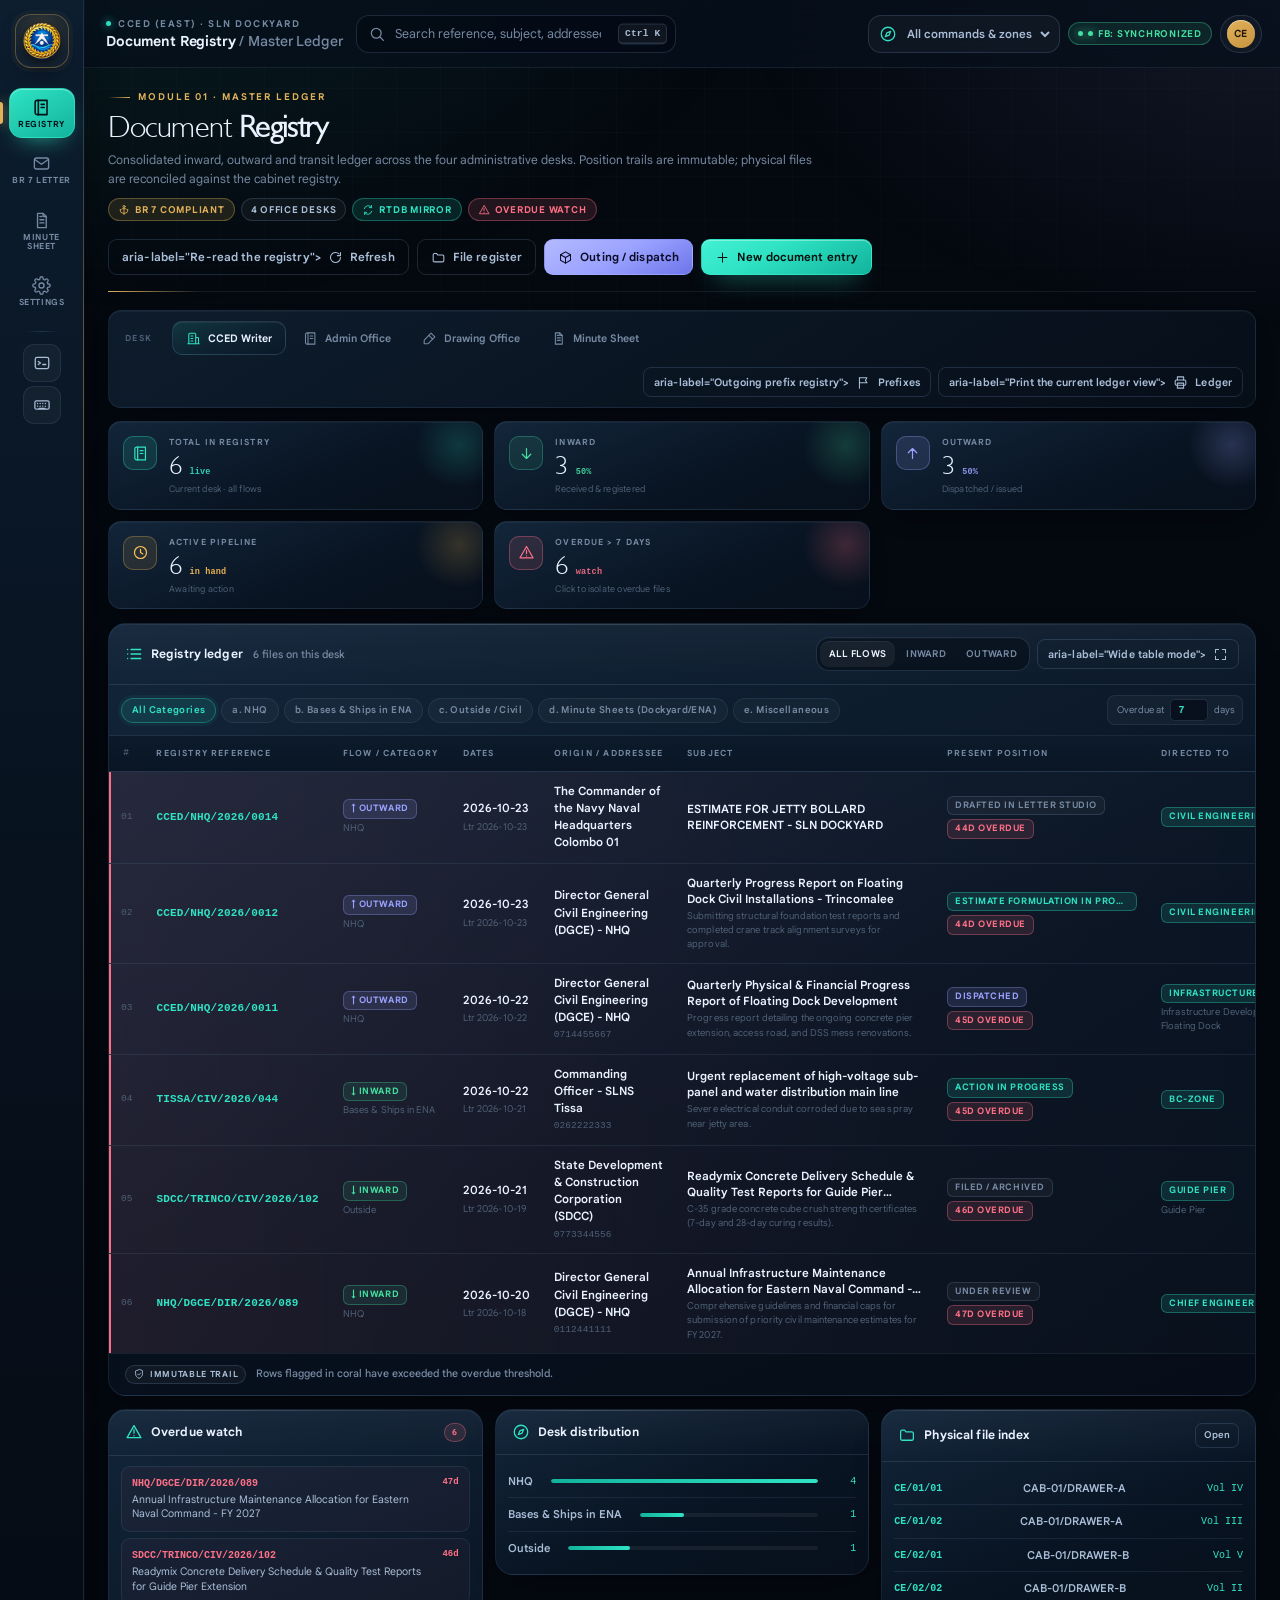
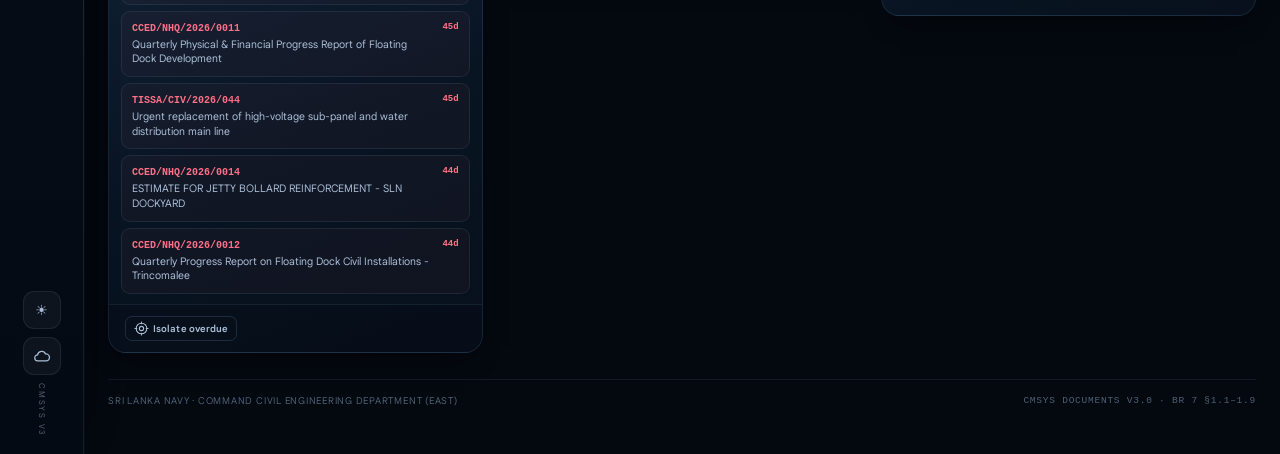
==== commit 55376cdc: "feat(firebase): consolidate documents subsystem to cmsys-v2 unified RTDB" ====
--- a/workstation.html
+++ b/workstation.html
@@ -1,1594 +1,1600 @@
 <!DOCTYPE html>
-<html lang="en" class="h-full dark">
+<html lang="en" class="dark">
 <head>
     <meta charset="UTF-8">
+    <meta name="viewport" content="width=device-width, initial-scale=1.0">
+    <meta name="color-scheme" content="dark light">
+    <meta name="theme-color" content="#050c16">
+    <title>CMSys Documents — Naval Correspondence &amp; Registry Command Deck</title>
+    <link rel="icon" type="image/png" href="logo-crest.png">
+
+    <!-- Offline typefaces: Sinhala + Latin -->
+    <link rel="stylesheet" href="sinhala-fonts.css">
+    <!-- Command Deck design system -->
+    <link rel="stylesheet" href="css/deck.css">
+    <link rel="stylesheet" href="css/studio.css">
+    <!-- Millimetre-accurate paper & print contract -->
+    <link rel="stylesheet" href="css/paper.css">
+
     <script>
-      if (location.pathname.indexOf('/CMSys Documents/') === 0) {
-        window.location.replace('/CMSys%20Documents/');
-      } else {
-        window.location.replace('/');
-      }
+        /* Paint the correct theme before first paint (no flash). */
+        (function () {
+            try {
+                var stored = localStorage.getItem('cmsys_theme');
+                var dark = stored === null ? true : stored === 'dark';
+                document.documentElement.classList.toggle('dark', dark);
+            } catch (e) { /* air-gapped sandboxes may block storage */ }
+        })();
     </script>
-    <meta name="viewport" content="width=device-width, initial-scale=1.0">
-    <title>CMSys Documents — Naval Document, Minute & Registry System</title>
-    <!-- Tailwind CSS (Offline Static) -->
-    <link rel="stylesheet" href="tailwind-static.css">
-    <!-- Sinhala Fonts Suite -->
-    <link rel="stylesheet" href="sinhala-fonts.css">
-    <!-- Master Custom Styles -->
-    <link rel="stylesheet" href="style.css">
-    <link rel="icon" type="image/png" href="logo-crest.png">
-    <style>
-        /* Dark-mode flicker prevention */
-        html.dark { background-color: #080e1c !important; color: #e8edf5 !important; }
-    </style>
 </head>
-<body class="h-full font-sans antialiased flex flex-col" style="background-color:#080e1c;color:#e8edf5;">
-
-    <!-- ========================================================================= -->
-    <!-- TOP NAVIGATION BAR                                                        -->
-    <!-- ========================================================================= -->
-    <header class="glass-header sticky top-0 z-40 border-b border-teal-500/20 shadow-xl text-white">
-        <div class="max-w-[99vw] mx-auto px-4 py-2 flex items-center justify-between gap-3">
-            
-            <!-- Brand & Crest -->
-            <div class="flex items-center gap-3 shrink-0">
-                <img src="logo-crest.png" alt="Sri Lanka Navy" class="h-10 w-10 object-contain drop-shadow">
-                <div>
-                    <div class="flex items-center gap-2">
-                        <h1 class="text-base sm:text-lg font-black tracking-tight flex items-center gap-1.5 leading-none">
-                            <span class="text-teal-400">CMSys</span> DOCUMENTS
-                        </h1>
-                        <span class="text-[9px] font-mono px-2 py-0.5 rounded-full bg-teal-500/20 text-teal-300 border border-teal-500/40 font-bold uppercase tracking-wider">
-                            NAVAL SUITE
-                        </span>
-                    </div>
-                    <p class="text-[10px] text-slate-400 hidden xl:block leading-tight mt-0.5">
-                        Sri Lanka Navy • Command Civil Engineering Department (East) • Dockyard Trincomalee
-                    </p>
-                </div>
-            </div>
-
-            <!-- Main Navigation Section Tabs -->
-            <nav style="display:flex;align-items:center;gap:3px;background:rgba(255,255,255,0.05);padding:3px;border-radius:14px;border:1px solid rgba(255,255,255,0.10)" class="shrink-0">
-                <button type="button" onclick="switchMainTab('registry')" id="tabBtn-registry" class="nav-tab-btn active" style="padding:6px 14px;border-radius:10px;font-size:0.7rem;font-weight:700;display:flex;align-items:center;gap:6px;cursor:pointer;transition:all 200ms">
-                    <span>📑</span> Registry
+<body>
+
+<!-- ==========================================================================
+     ICON SPRITE — single inline source of truth for all interface glyphs
+     ========================================================================== -->
+<svg width="0" height="0" style="position:absolute" aria-hidden="true" focusable="false">
+    <symbol id="i-ledger" viewBox="0 0 24 24"><path d="M4 5.5A2.5 2.5 0 0 1 6.5 3H19v18H6.5A2.5 2.5 0 0 1 4 18.5z"/><path d="M8 3v18M11.5 8h4M11.5 12h4"/></symbol>
+    <symbol id="i-letter" viewBox="0 0 24 24"><rect x="3" y="5" width="18" height="14" rx="2.5"/><path d="m3.5 7 8.5 6 8.5-6"/></symbol>
+    <symbol id="i-minute" viewBox="0 0 24 24"><path d="M7 3h7l4 4v14H7z"/><path d="M14 3v4h4M10 11h5M10 15h5M10 7h2"/></symbol>
+    <symbol id="i-gear" viewBox="0 0 24 24"><circle cx="12" cy="12" r="3.2"/><path d="M19.4 15a1.7 1.7 0 0 0 .34 1.87l.06.06a2 2 0 1 1-2.83 2.83l-.06-.06a1.7 1.7 0 0 0-1.87-.34 1.7 1.7 0 0 0-1.03 1.56V21a2 2 0 1 1-4 0v-.1a1.7 1.7 0 0 0-1.11-1.56 1.7 1.7 0 0 0-1.87.34l-.06.06a2 2 0 1 1-2.83-2.83l.06-.06A1.7 1.7 0 0 0 4.6 15a1.7 1.7 0 0 0-1.56-1.03H3a2 2 0 1 1 0-4h.1A1.7 1.7 0 0 0 4.66 8.9a1.7 1.7 0 0 0-.34-1.87l-.06-.06a2 2 0 1 1 2.83-2.83l.06.06A1.7 1.7 0 0 0 9 4.6a1.7 1.7 0 0 0 1.03-1.56V3a2 2 0 1 1 4 0v.1A1.7 1.7 0 0 0 15.1 4.66a1.7 1.7 0 0 0 1.87-.34l.06-.06a2 2 0 1 1 2.83 2.83l-.06.06A1.7 1.7 0 0 0 19.4 9v.1a1.7 1.7 0 0 0 1.56 1.03H21a2 2 0 1 1 0 4h-.1a1.7 1.7 0 0 0-1.5 1.03z"/></symbol>
+    <symbol id="i-search" viewBox="0 0 24 24"><circle cx="11" cy="11" r="6.5"/><path d="m16 16 4.5 4.5"/></symbol>
+    <symbol id="i-plus" viewBox="0 0 24 24"><path d="M12 5v14M5 12h14"/></symbol>
+    <symbol id="i-refresh" viewBox="0 0 24 24"><path d="M20 12a8 8 0 1 1-2.34-5.66"/><path d="M20 4v5h-5"/></symbol>
+    <symbol id="i-print" viewBox="0 0 24 24"><path d="M7 8V3h10v5"/><rect x="3.5" y="8" width="17" height="8.5" rx="2"/><path d="M7 13h10v8H7z"/></symbol>
+    <symbol id="i-package" viewBox="0 0 24 24"><path d="m12 3 8 4.5v9L12 21l-8-4.5v-9z"/><path d="m4 7.5 8 4.5 8-4.5M12 12v9"/></symbol>
+    <symbol id="i-folder" viewBox="0 0 24 24"><path d="M3.5 7.5A2 2 0 0 1 5.5 5.5h3.2l2 2.4h7.8a2 2 0 0 1 2 2v7A2 2 0 0 1 18.5 19h-13a2 2 0 0 1-2-2z"/></symbol>
+    <symbol id="i-anchor" viewBox="0 0 24 24"><circle cx="12" cy="5" r="2.2"/><path d="M12 7.2V21M6 11H4a8 8 0 0 0 16 0h-2M8.5 9.5h7"/></symbol>
+    <symbol id="i-compass" viewBox="0 0 24 24"><circle cx="12" cy="12" r="9"/><path d="m15.6 8.4-2.1 5.1-5.1 2.1 2.1-5.1z"/></symbol>
+    <symbol id="i-shield" viewBox="0 0 24 24"><path d="M12 3.2 5 6v5.4c0 4.3 3 7.6 7 9.4 4-1.8 7-5.1 7-9.4V6z"/><path d="m9 12 2.2 2.2L15.4 10"/></symbol>
+    <symbol id="i-clock" viewBox="0 0 24 24"><circle cx="12" cy="12" r="8.5"/><path d="M12 7.5V12l3.2 2"/></symbol>
+    <symbol id="i-sun" viewBox="0 0 24 24"><circle cx="12" cy="12" r="4"/><path d="M12 2.5v2M12 19.5v2M2.5 12h2M19.5 12h2M5.2 5.2l1.4 1.4M17.4 17.4l1.4 1.4M18.8 5.2l-1.4 1.4M6.6 17.4l-1.4 1.4"/></symbol>
+    <symbol id="i-moon" viewBox="0 0 24 24"><path d="M20 14.5A8.5 8.5 0 0 1 9.5 4a8.5 8.5 0 1 0 10.5 10.5z"/></symbol>
+    <symbol id="i-x" viewBox="0 0 24 24"><path d="M6 6l12 12M18 6 6 18"/></symbol>
+    <symbol id="i-check" viewBox="0 0 24 24"><path d="m4.5 12.5 5 5L20 6.5"/></symbol>
+    <symbol id="i-alert" viewBox="0 0 24 24"><path d="M12 3.5 2.8 19.5h18.4z"/><path d="M12 9v4.5M12 16.8v.1"/></symbol>
+    <symbol id="i-info" viewBox="0 0 24 24"><circle cx="12" cy="12" r="8.7"/><path d="M12 11v5.5M12 7.6v.1"/></symbol>
+    <symbol id="i-clock-fast" viewBox="0 0 24 24"><path d="M13.5 3.6a8.6 8.6 0 1 0 6.9 6.9"/><path d="M13.5 8v4.2l2.8 1.7M17.5 2.5v4h4"/></symbol>
+    <symbol id="i-chevron-down" viewBox="0 0 24 24"><path d="m6 9 6 6 6-6"/></symbol>
+    <symbol id="i-chevron-right" viewBox="0 0 24 24"><path d="m9 6 6 6-6 6"/></symbol>
+    <symbol id="i-arrow-up" viewBox="0 0 24 24"><path d="M12 19V5M6 11l6-6 6 6"/></symbol>
+    <symbol id="i-arrow-down" viewBox="0 0 24 24"><path d="M12 5v14M6 13l6 6 6-6"/></symbol>
+    <symbol id="i-indent" viewBox="0 0 24 24"><path d="M4 6h16M10 12h10M10 18h10M4.5 9.5 7 12l-2.5 2.5"/></symbol>
+    <symbol id="i-outdent" viewBox="0 0 24 24"><path d="M4 6h16M10 12h10M10 18h10M7 9.5 4.5 12 7 14.5"/></symbol>
+    <symbol id="i-trash" viewBox="0 0 24 24"><path d="M4.5 7h15M9.5 7V4.8h5V7M6.5 7l.9 12.2a1.8 1.8 0 0 0 1.8 1.8h5.6a1.8 1.8 0 0 0 1.8-1.8L17.5 7"/></symbol>
+    <symbol id="i-copy" viewBox="0 0 24 24"><rect x="8.5" y="8.5" width="12" height="12" rx="2"/><path d="M15.5 5.5H5.5a2 2 0 0 0-2 2v10"/></symbol>
+    <symbol id="i-plus-sub" viewBox="0 0 24 24"><path d="M4 6h9M4 12h9M4 18h9M18 9v10M13.5 14h9"/></symbol>
+    <symbol id="i-bold" viewBox="0 0 24 24"><path d="M7 4.5h6a3.6 3.6 0 0 1 0 7.2H7zM7 11.7h6.6a3.9 3.9 0 0 1 0 7.8H7z"/></symbol>
+    <symbol id="i-underline" viewBox="0 0 24 24"><path d="M7 4v6.5a5 5 0 0 0 10 0V4M5 20h14"/></symbol>
+    <symbol id="i-zoom-in" viewBox="0 0 24 24"><circle cx="11" cy="11" r="6.5"/><path d="m16 16 4.5 4.5M11 8.5v5M8.5 11h5"/></symbol>
+    <symbol id="i-zoom-out" viewBox="0 0 24 24"><circle cx="11" cy="11" r="6.5"/><path d="m16 16 4.5 4.5M8.5 11h5"/></symbol>
+    <symbol id="i-fit" viewBox="0 0 24 24"><path d="M4 9V4.5h5M20 9V4.5h-5M4 15v4.5h5M20 15v4.5h-5"/></symbol>
+    <symbol id="i-maximize" viewBox="0 0 24 24"><path d="M4 9V4h5M20 9V4h-5M4 15v5h5M20 15v5h-5"/></symbol>
+    <symbol id="i-palette" viewBox="0 0 24 24"><path d="M12 3.2a8.8 8.8 0 0 0 0 17.6c1.2 0 1.9-.8 1.9-1.9 0-1.4-1.2-1.9-1.2-3 0-.9.7-1.6 1.6-1.6h1.9a4.6 4.6 0 0 0 4.6-4.6c0-3.6-4-6.5-8.8-6.5z"/><path d="M7.6 10.4v.1M10.4 7.6v.1M14.4 8v.1"/></symbol>
+    <symbol id="i-terminal" viewBox="0 0 24 24"><rect x="3" y="4.5" width="18" height="15" rx="2.4"/><path d="m7 10 3 2-3 2M13 14h4"/></symbol>
+    <symbol id="i-keyboard" viewBox="0 0 24 24"><rect x="2.5" y="6.5" width="19" height="11" rx="2"/><path d="M6 10h.1M9.5 10h.1M13 10h.1M16.5 10h.1M6 13.5h.1M9.5 13.5h.1M13 13.5h.1M16.5 13.5h.1M8 16.5h8"/></symbol>
+    <symbol id="i-sync" viewBox="0 0 24 24"><path d="M4.5 9.5A8 8 0 0 1 19 7M19.5 14.5A8 8 0 0 1 5 17"/><path d="M19 3v4.2h-4.2M5 21v-4.2h4.2"/></symbol>
+    <symbol id="i-cloud" viewBox="0 0 24 24"><path d="M6.5 18.5a4 4 0 0 1-.4-8 5.5 5.5 0 0 1 10.6-1.2A3.8 3.8 0 0 1 18 18.5z"/></symbol>
+    <symbol id="i-file" viewBox="0 0 24 24"><path d="M6.5 3.5h7l4.5 4.5v12.5h-11.5z"/><path d="M13 3.5V8h4.5M9.5 12.5h5M9.5 16h5"/></symbol>
+    <symbol id="i-building" viewBox="0 0 24 24"><path d="M4.5 20.5V5.5a2 2 0 0 1 2-2h7a2 2 0 0 1 2 2v15M15.5 10.5h3a1.5 1.5 0 0 1 1.5 1.5v8.5M3 20.5h18"/><path d="M8 8h3M8 12h3M8 16h3"/></symbol>
+    <symbol id="i-drafting" viewBox="0 0 24 24"><path d="m14.5 3.5 6 6-11 11h-6v-6z"/><path d="m11 7 6 6"/></symbol>
+    <symbol id="i-list" viewBox="0 0 24 24"><path d="M8 6h13M8 12h13M8 18h13M3.5 6h.1M3.5 12h.1M3.5 18h.1"/></symbol>
+    <symbol id="i-lock" viewBox="0 0 24 24"><rect x="4.5" y="10.5" width="15" height="10" rx="2.2"/><path d="M8 10.5V7.5a4 4 0 0 1 8 0v3"/></symbol>
+    <symbol id="i-target" viewBox="0 0 24 24"><circle cx="12" cy="12" r="8.5"/><circle cx="12" cy="12" r="3.4"/><path d="M12 1.5v3M12 19.5v3M1.5 12h3M19.5 12h3"/></symbol>
+    <symbol id="i-flag" viewBox="0 0 24 24"><path d="M5.5 21V4M5.5 4.5h12l-2.4 4 2.4 4h-12"/></symbol>
+    <symbol id="i-sparkle" viewBox="0 0 24 24"><path d="M12 3.2 13.7 9l5.8 1.7-5.8 1.8L12 18.3l-1.7-5.8L4.5 10.7 10.3 9z"/><path d="M18.5 16.5 19.2 19l2.3.8-2.3.8-.7 2.4-.7-2.4-2.3-.8 2.3-.8z"/></symbol>
+</svg>
+
+<!-- ==========================================================================
+     APPLICATION FRAME
+     ========================================================================== -->
+<div class="app">
+
+    <!-- ------------------------------------------------------------------
+         COMMAND RAIL
+         ------------------------------------------------------------------ -->
+    <aside class="rail" aria-label="Primary navigation">
+        <button type="button" class="rail__crest tip" data-tip="CMSys Documents · v3.0" onclick="switchMainTab('registry')" aria-label="CMSys Documents home">
+            <img src="logo-crest.png" alt="Sri Lanka Navy crest">
+        </button>
+
+        <nav class="rail__nav">
+            <button type="button" id="tabBtn-registry" class="rail__item is-active" onclick="switchMainTab('registry')">
+                <svg class="icon"><use href="#i-ledger"/></svg>
+                <span>Registry</span>
+            </button>
+            <button type="button" id="tabBtn-letterstudio" class="rail__item" onclick="switchMainTab('letterstudio')">
+                <svg class="icon"><use href="#i-letter"/></svg>
+                <span>BR 7 Letter</span>
+            </button>
+            <button type="button" id="tabBtn-minutesheet" class="rail__item" onclick="switchMainTab('minutesheet')">
+                <svg class="icon"><use href="#i-minute"/></svg>
+                <span>Minute Sheet</span>
+            </button>
+            <button type="button" id="tabBtn-settings" class="rail__item" onclick="switchMainTab('settings')">
+                <svg class="icon"><use href="#i-gear"/></svg>
+                <span>Settings</span>
+            </button>
+        </nav>
+
+        <div class="rail__divider"></div>
+
+        <button type="button" class="rail__ghost tip" data-tip="Command palette (Ctrl / ⌘ K)" onclick="Deck.openPalette()" aria-label="Open command palette">
+            <svg class="icon"><use href="#i-terminal"/></svg>
+        </button>
+        <button type="button" class="rail__ghost tip" data-tip="Keyboard shortcuts (?)" onclick="Deck.openShortcuts()" aria-label="Keyboard shortcuts">
+            <svg class="icon"><use href="#i-keyboard"/></svg>
+        </button>
+
+        <div class="rail__foot">
+            <button type="button" id="btnThemeRail" class="rail__ghost tip" data-tip="Switch day / night watch" onclick="toggleTheme()" aria-label="Toggle theme">
+                <span id="themeIcon" style="font-size:14px;line-height:1">☀️</span>
+            </button>
+            <button type="button" class="rail__ghost rail__ghost--live tip" data-tip="Ecosystem health &amp; sync" onclick="openEcosystemModal()" aria-label="Ecosystem status">
+                <svg class="icon"><use href="#i-cloud"/></svg>
+            </button>
+            <span class="rail__version">CMSYS v3</span>
+        </div>
+    </aside>
+
+    <!-- ------------------------------------------------------------------
+         SHELL
+         ------------------------------------------------------------------ -->
+    <div class="shell">
+
+        <!-- COMMAND BAR -->
+        <header class="cmd no-print">
+            <div class="cmd__id">
+                <div class="cmd__eyebrow"><span class="dot"></span> CCED (East) · SLN Dockyard</div>
+                <div class="cmd__title" id="cmdTitle">Document Registry <em>/ Master Ledger</em></div>
+            </div>
+
+            <div class="cmd__search">
+                <svg class="icon"><use href="#i-search"/></svg>
+                <input type="text" id="globalSearchInput" oninput="onGlobalSearch(this.value)"
+                       placeholder="Search reference, subject, addressee…" autocomplete="off"
+                       aria-label="Search the registry">
+                <kbd>Ctrl K</kbd>
+            </div>
+
+            <div class="cmd__actions">
+                <label class="scope" title="Operational scope filter">
+                    <svg class="icon"><use href="#i-compass"/></svg>
+                    <select id="globalScopeSelect" onchange="onGlobalScopeChange(this.value)" aria-label="Scope">
+                        <option value="ALL">All commands &amp; zones</option>
+                        <option value="A-Zone">A-Zone (Admin &amp; Waterfront)</option>
+                        <option value="BC-Zone">BC-Zone (Residential &amp; Facilities)</option>
+                        <option value="D-Zone">D-Zone (Technical &amp; Industrial)</option>
+                        <option value="Carpentry Shop">Carpentry Workshop</option>
+                        <option value="Welding Shop">Welding Workshop</option>
+                        <option value="Masonry Shop">Masonry &amp; Concrete</option>
+                        <option value="Plumbing Shop">Plumbing &amp; Water Supply</option>
+                    </select>
+                </label>
+
+                <div class="clock" title="Sri Lanka Standard Time (UTC+05:30)">
+                    <svg class="icon icon--sm" style="color:var(--teal)"><use href="#i-clock"/></svg>
+                    <b id="deckClock">--:--</b>
+                    <span class="tz" id="deckClockDate">SLST</span>
+                </div>
+
+                <button type="button" id="fbClusterPill" class="chip chip--jade chip--live" onclick="openEcosystemModal()"
+                        title="CMSys ecosystem &amp; Firebase RTDB mirror">
+                    <span id="fbIndicatorDot" class="dot"></span>
+                    <span id="fbIndicatorText">FB: Synchronized</span>
                 </button>
-                <button type="button" onclick="switchMainTab('minutesheet')" id="tabBtn-minutesheet" class="nav-tab-btn" style="padding:6px 14px;border-radius:10px;font-size:0.7rem;font-weight:600;color:#94a3b8;display:flex;align-items:center;gap:6px;cursor:pointer;transition:all 200ms">
-                    <span>📜</span> Minute Sheet
+
+                <button type="button" class="duty" onclick="Deck.toast('Duty officer','CCEO (East) · Command Civil Engineering Department','ok')" title="Duty watch">
+                    <span class="duty__sigil">CE</span>
+                    <span class="duty__meta"><b>CCEO (East)</b><span>Duty watch</span></span>
                 </button>
-                <button type="button" onclick="switchMainTab('letterstudio')" id="tabBtn-letterstudio" class="nav-tab-btn" style="padding:6px 14px;border-radius:10px;font-size:0.7rem;font-weight:600;color:#94a3b8;display:flex;align-items:center;gap:6px;cursor:pointer;transition:all 200ms">
-                    <span>✉️</span> Letter Studio (Navy BR 7)
-                </button>
-                <button type="button" onclick="switchMainTab('settings')" id="tabBtn-settings" class="nav-tab-btn" style="padding:6px 14px;border-radius:10px;font-size:0.7rem;font-weight:600;color:#94a3b8;display:flex;align-items:center;gap:6px;cursor:pointer;transition:all 200ms">
-                    <span>⚙️</span> Settings & Prefixes
-                </button>
-            </nav>
-
-            <!-- Utility Controls (Search, Overdue Badge, Theme Toggle, Firebase Status) -->
-            <div class="flex items-center gap-2 shrink-0">
-                <!-- Global Scope / Zone Selector -->
-                <div style="display:flex;align-items:center;gap:4px;background:rgba(255,255,255,0.05);padding:3px;border-radius:10px;border:1px solid rgba(255,255,255,0.10)">
-                    <span style="font-size:0.62rem;font-weight:700;color:#94a3b8;padding:0 6px;display:flex;align-items:center;gap:4px">
-                        <span>🧭</span> Scope:
-                    </span>
-                    <select id="globalScopeSelect" onchange="onGlobalScopeChange(this.value)" class="bg-slate-900 text-teal-300 font-semibold px-2 py-1 rounded-lg border border-slate-700 outline-none text-xs cursor-pointer">
-                        <option value="ALL">🌐 All Documents & Commands</option>
-                        <option value="A-Zone">📍 A-Zone (Admin & Waterfront)</option>
-                        <option value="BC-Zone">📍 BC-Zone (Residential & Facilities)</option>
-                        <option value="D-Zone">📍 D-Zone (Technical & Industrial)</option>
-                        <option value="Carpentry Shop">🛠️ Carpentry Workshop</option>
-                        <option value="Welding Shop">⚡ Welding Workshop</option>
-                        <option value="Masonry Shop">🧱 Masonry & Concrete</option>
-                        <option value="Plumbing Shop">🚰 Plumbing & Water Supply</option>
-                    </select>
-                </div>
-
-                <!-- Global Search -->
-                <div class="relative hidden lg:block">
-                    <input type="text" id="globalSearchInput" oninput="onGlobalSearch(this.value)" placeholder="Search ref, subject..." class="w-44 xl:w-56 px-3 py-1.5 pl-8 text-xs bg-slate-900/90 border border-slate-700 rounded-xl text-white placeholder-slate-400 focus:outline-none focus:border-teal-500">
-                    <span class="absolute left-2.5 top-2 text-slate-400 text-xs">🔍</span>
-                </div>
-
-                <!-- Firebase Ecosystem Live Indicator -->
-                <button type="button" onclick="openEcosystemModal()" id="fbClusterPill" style="display:flex;align-items:center;gap:6px;padding:5px 12px;border-radius:10px;font-size:0.65rem;font-family:ui-monospace,monospace;font-weight:700;cursor:pointer;border:1px solid rgba(52,211,153,0.25);background:rgba(52,211,153,0.08);color:#a7f3d0;transition:all 200ms" title="Click to view CMSys Ecosystem Firebase Cluster Status">
-                    <span id="fbIndicatorDot" class="w-2.5 h-2.5 rounded-full bg-emerald-400 animate-pulse"></span>
-                    <span id="fbIndicatorText" class="text-[11px] hidden sm:inline">FB: Synchronized</span>
-                </button>
-
-                <!-- Theme Toggle Button -->
-                <button type="button" onclick="toggleTheme()" style="padding:6px 9px;border-radius:10px;background:rgba(255,255,255,0.06);border:1px solid rgba(255,255,255,0.12);color:#94a3b8;cursor:pointer;transition:all 200ms;font-size:0.9rem" title="Toggle Dark/Light Mode">
-                    <span id="themeIcon">☀️</span>
-                </button>
-            </div>
-        </div>
-    </header>
-
-    <!-- ========================================================================= -->
-    <!-- MAIN CONTENT VIEW AREA                                                    -->
-    <!-- ========================================================================= -->
-    <main class="flex-1 overflow-y-auto p-3 sm:p-5 max-w-[99vw] mx-auto w-full" style="background:#080e1c">
-
-        <!-- ===================================================================== -->
-        <!-- 1. REGISTRY VIEW                                                      -->
-        <!-- ===================================================================== -->
-        <section id="view-registry" class="space-y-4" style="background:#080e1c">
-            
-            <!-- Registry Header with Office Tabs -->
-            <div style="background:#0d1527;border-radius:16px;padding:14px 16px;border:1px solid rgba(255,255,255,0.10);box-shadow:0 2px 12px rgba(0,0,0,0.40);display:flex;flex-direction:column;gap:12px" class="md:flex-row md:items-center">
-                <div class="flex items-center gap-2 flex-wrap">
-                    <span style="font-size:0.6rem;font-weight:800;text-transform:uppercase;letter-spacing:0.12em;color:#94a3b8;margin-right:8px">Office Registry:</span>
-                    <button type="button" onclick="switchRegistryOffice('cced_writer')" id="officeTab-cced_writer" class="office-pill active" style="padding:6px 14px;border-radius:10px;font-size:0.7rem;font-weight:700;background:linear-gradient(135deg,#14b8a6,#0d9488);color:white;border:1px solid rgba(45,212,191,0.30);box-shadow:0 2px 10px rgba(20,184,166,0.28);display:flex;align-items:center;gap:6px;cursor:pointer;transition:all 200ms">
-                        <span>🏢</span> CCED Writer Office
-                    </button>
-                    <button type="button" onclick="switchRegistryOffice('admin_office')" id="officeTab-admin_office" class="office-pill" style="padding:6px 14px;border-radius:10px;font-size:0.7rem;font-weight:600;background:rgba(255,255,255,0.05);color:#8fa3bf;border:1px solid rgba(255,255,255,0.08);display:flex;align-items:center;gap:6px;cursor:pointer;transition:all 200ms">
-                        <span>🗄️</span> Admin Office
-                    </button>
-                    <button type="button" onclick="switchRegistryOffice('drawing_office')" id="officeTab-drawing_office" class="office-pill" style="padding:6px 14px;border-radius:10px;font-size:0.7rem;font-weight:600;background:rgba(255,255,255,0.05);color:#8fa3bf;border:1px solid rgba(255,255,255,0.08);display:flex;align-items:center;gap:6px;cursor:pointer;transition:all 200ms">
-                        <span>📐</span> Drawing Office
-                    </button>
-                    <button type="button" onclick="switchRegistryOffice('minute_sheet')" id="officeTab-minute_sheet" class="office-pill" style="padding:6px 14px;border-radius:10px;font-size:0.7rem;font-weight:600;background:rgba(255,255,255,0.05);color:#8fa3bf;border:1px solid rgba(255,255,255,0.08);display:flex;align-items:center;gap:6px;cursor:pointer;transition:all 200ms">
-                        <span>📋</span> Minute Sheet Section
-                    </button>
-                </div>
-
-                <!-- Primary Action Buttons -->
-                <div class="flex items-center gap-2 flex-wrap">
-                    <button type="button" onclick="openNewDocumentModal()" style="padding:8px 14px;border-radius:10px;font-size:0.7rem;font-weight:700;background:linear-gradient(135deg,#14b8a6,#0d9488);color:white;border:1px solid rgba(45,212,191,0.30);box-shadow:0 2px 10px rgba(20,184,166,0.30);display:flex;align-items:center;gap:6px;cursor:pointer;transition:all 200ms ease" onmouseover="this.style.transform='translateY(-1px)';this.style.boxShadow='0 4px 16px rgba(20,184,166,0.45)'" onmouseout="this.style.transform='';this.style.boxShadow='0 2px 10px rgba(20,184,166,0.30)'"><span>➕</span> New Document Entry
-                    </button>
-                    <button type="button" onclick="openOutingModal()" style="padding:8px 14px;border-radius:10px;font-size:0.7rem;font-weight:700;background:linear-gradient(135deg,#6366f1,#4f46e5);color:white;border:1px solid rgba(129,140,248,0.30);box-shadow:0 2px 10px rgba(99,102,241,0.30);display:flex;align-items:center;gap:6px;cursor:pointer;transition:all 200ms ease"><span>📦</span> Outing / Dispatch
-                    </button>
-                    <button type="button" onclick="openFileRegisterModal()" style="padding:8px 14px;border-radius:10px;font-size:0.7rem;font-weight:700;background:rgba(255,255,255,0.07);color:#e8edf5;border:1px solid rgba(255,255,255,0.12);display:flex;align-items:center;gap:6px;cursor:pointer;transition:all 200ms ease"><span>📁</span> File Register
-                    </button>
-                    <button type="button" onclick="openPrefixSettingsModal()" style="padding:6px 14px;border-radius:10px;font-size:0.7rem;font-weight:600;background:rgba(255,255,255,0.05);color:#8fa3bf;border:1px solid rgba(255,255,255,0.10);display:flex;align-items:center;gap:6px;cursor:pointer;transition:all 200ms" title="Manage Outgoing Prefixes">
-                        <span>⚙️</span> Prefixes
-                    </button>
-                    <button type="button" onclick="refreshRegistryData()" style="padding:6px 8px;border-radius:10px;background:rgba(255,255,255,0.05);border:1px solid rgba(255,255,255,0.10);color:#8fa3bf;cursor:pointer;transition:all 200ms;font-size:0.85rem" title="Refresh Registry">
-                        <span>🔄</span>
-                    </button>
-                </div>
-            </div>
-
-            <!-- Registry Metric Cards -->
-            <div class="metric-cards-grid">
-                <div style="background:linear-gradient(135deg,#0d1f3c 0%,#0f1a2e 100%);border-radius:14px;padding:14px;border:1px solid rgba(255,255,255,0.10);box-shadow:0 4px 20px rgba(0,0,0,0.50);display:flex;align-items:center;gap:12px;transition:transform 200ms ease">
-                    <div style="width:38px;height:38px;border-radius:10px;background:rgba(20,184,166,0.12);border:1px solid rgba(20,184,166,0.25);display:flex;align-items:center;justify-content:center;font-size:1.1rem;flex-shrink:0">📑</div>
-                    <div>
-                        <p style="font-size:0.58rem;font-weight:800;color:#94a3b8;text-transform:uppercase;letter-spacing:0.10em">Total in Registry</p>
-                        <p style="font-size:1.25rem;font-weight:900;color:#f1f5f9;line-height:1.2;margin-top:1px" id="statTotalDocs">0</p>
-                    </div>
-                </div>
-
-                <div style="background:linear-gradient(135deg,#0d1f3c 0%,#0f1a2e 100%);border-radius:14px;padding:14px;border:1px solid rgba(255,255,255,0.10);box-shadow:0 4px 20px rgba(0,0,0,0.50);display:flex;align-items:center;gap:12px">
-                    <div style="width:38px;height:38px;border-radius:10px;background:rgba(52,211,153,0.10);border:1px solid rgba(52,211,153,0.22);display:flex;align-items:center;justify-content:center;font-size:1.1rem;flex-shrink:0">📥</div>
-                    <div>
-                        <p style="font-size:0.58rem;font-weight:800;color:#94a3b8;text-transform:uppercase;letter-spacing:0.10em">Incoming</p>
-                        <p style="font-size:1.25rem;font-weight:900;color:#34d399;line-height:1.2;margin-top:1px" id="statIncomingDocs">0</p>
-                    </div>
-                </div>
-
-                <div style="background:linear-gradient(135deg,#0d1f3c 0%,#0f1a2e 100%);border-radius:14px;padding:14px;border:1px solid rgba(255,255,255,0.10);box-shadow:0 4px 20px rgba(0,0,0,0.50);display:flex;align-items:center;gap:12px">
-                    <div style="width:38px;height:38px;border-radius:10px;background:rgba(129,140,248,0.10);border:1px solid rgba(129,140,248,0.22);display:flex;align-items:center;justify-content:center;font-size:1.1rem;flex-shrink:0">📤</div>
-                    <div>
-                        <p style="font-size:0.58rem;font-weight:800;color:#94a3b8;text-transform:uppercase;letter-spacing:0.10em">Outgoing</p>
-                        <p style="font-size:1.25rem;font-weight:900;color:#a5b4fc;line-height:1.2;margin-top:1px" id="statOutgoingDocs">0</p>
-                    </div>
-                </div>
-
-                <div style="background:linear-gradient(135deg,#0d1f3c 0%,#0f1a2e 100%);border-radius:14px;padding:14px;border:1px solid rgba(255,255,255,0.10);box-shadow:0 4px 20px rgba(0,0,0,0.50);display:flex;align-items:center;gap:12px">
-                    <div style="width:38px;height:38px;border-radius:10px;background:rgba(251,191,36,0.10);border:1px solid rgba(251,191,36,0.22);display:flex;align-items:center;justify-content:center;font-size:1.1rem;flex-shrink:0">⏳</div>
-                    <div>
-                        <p style="font-size:0.58rem;font-weight:800;color:#94a3b8;text-transform:uppercase;letter-spacing:0.10em">Active Pipeline</p>
-                        <p style="font-size:1.25rem;font-weight:900;color:#fbbf24;line-height:1.2;margin-top:1px" id="statActiveDocs">0</p>
-                    </div>
-                </div>
-
-                <div onclick="toggleFilterOverdueOnly()" style="background:linear-gradient(135deg,#1a0c12 0%,#1d0f16 100%);border-radius:14px;padding:14px;border:1px solid rgba(244,63,94,0.20);box-shadow:0 4px 20px rgba(0,0,0,0.50);display:flex;align-items:center;justify-content:space-between;gap:12px;cursor:pointer;transition:all 200ms ease" onmouseover="this.style.borderColor='rgba(244,63,94,0.40)'" onmouseout="this.style.borderColor='rgba(244,63,94,0.20)'">
-                    <div style="display:flex;align-items:center;gap:12px">
-                        <div style="width:38px;height:38px;border-radius:10px;background:rgba(244,63,94,0.12);border:1px solid rgba(244,63,94,0.28);display:flex;align-items:center;justify-content:center;font-size:1.1rem;flex-shrink:0">⚠️</div>
-                        <div>
-                            <p style="font-size:0.58rem;font-weight:800;color:#94a3b8;text-transform:uppercase;letter-spacing:0.10em">Overdue (&gt;<span id="statOverdueDaysBadge">7</span>d)</p>
-                            <p style="font-size:1.25rem;font-weight:900;color:#fb7185;line-height:1.2;margin-top:1px" id="statOverdueDocs">0</p>
-                        </div>
-                    </div>
-                    <span id="overdueActiveIndicator" class="hidden" style="font-size:0.6rem;font-weight:700;padding:2px 6px;border-radius:4px;background:rgba(244,63,94,0.20);color:#fb7185;border:1px solid rgba(244,63,94,0.35)">FILTERED</span>
-                </div>
-            </div>
-
-            <!-- Registry Filters & Category Sub-Bar -->
-            <div style="background:#0d1527;border-radius:14px;padding:12px 16px;border:1px solid rgba(255,255,255,0.08);box-shadow:0 2px 10px rgba(0,0,0,0.35)">
-                <div class="flex items-center justify-between flex-wrap gap-3">
-                    <!-- Flow Tabs: ALL / INCOMING / OUTGOING -->
-                    <div style="display:flex;align-items:center;gap:3px;background:rgba(255,255,255,0.05);padding:3px;border-radius:10px;border:1px solid rgba(255,255,255,0.08)">
-                        <button type="button" onclick="setRegistryFlowFilter('ALL')" id="flowTab-ALL" class="flow-pill active" style="padding:4px 12px;border-radius:8px;font-size:0.65rem;font-weight:700;background:#111e35;color:#e8edf5;border:none;cursor:pointer;box-shadow:0 1px 4px rgba(0,0,0,0.40)">
-                            All Flows
+            </div>
+        </header>
+
+        <!-- ------------------------------------------------------------------
+             STAGE
+             ------------------------------------------------------------------ -->
+        <main class="stage" id="deckStage">
+
+            <!-- ============================================================
+                 VIEW 01 · REGISTRY
+                 ============================================================ -->
+            <section id="view-registry" class="view">
+                <div class="page-head">
+                    <div class="page-head__main">
+                        <div class="eyebrow">Module 01 · Master ledger</div>
+                        <h1>Document <strong>Registry</strong></h1>
+                        <p class="page-head__sub">
+                            Consolidated inward, outward and transit ledger across the four administrative desks.
+                            Position trails are immutable; physical files are reconciled against the cabinet registry.
+                        </p>
+                        <div class="meta-strip">
+                            <span class="chip chip--brass"><svg class="icon"><use href="#i-anchor"/></svg> BR 7 compliant</span>
+                            <span class="chip">4 office desks</span>
+                            <span class="chip chip--teal"><svg class="icon"><use href="#i-sync"/></svg> RTDB mirror</span>
+                            <span class="chip chip--coral" id="overdueStripChip" style="display:none"><svg class="icon"><use href="#i-alert"/></svg> Overdue watch</span>
+                        </div>
+                    </div>
+                    <div class="page-head__actions">
+                        <button type="button" class="btn btn--ghost" onclick="refreshRegistryData()" title="Re-read the registry">
+                            aria-label="Re-read the registry"><svg class="icon"><use href="#i-refresh"/></svg><span class="btn-label">Refresh</span>
                         </button>
-                        <button type="button" onclick="setRegistryFlowFilter('INCOMING')" id="flowTab-INCOMING" class="flow-pill" style="padding:4px 12px;border-radius:8px;font-size:0.65rem;font-weight:700;color:#94a3b8;background:none;border:none;cursor:pointer;transition:color 150ms">
-                            📥 Incoming
+                        <button type="button" class="btn btn--outline" onclick="openFileRegisterModal()">
+                            <svg class="icon"><use href="#i-folder"/></svg><span class="btn-label">File register</span>
                         </button>
-                        <button type="button" onclick="setRegistryFlowFilter('OUTGOING')" id="flowTab-OUTGOING" class="flow-pill" style="padding:4px 12px;border-radius:8px;font-size:0.65rem;font-weight:700;color:#94a3b8;background:none;border:none;cursor:pointer;transition:color 150ms">
-                            📤 Outgoing
+                        <button type="button" class="btn btn--violet" onclick="openOutingModal()">
+                            <svg class="icon"><use href="#i-package"/></svg><span class="btn-label">Outing / dispatch</span>
                         </button>
-                    </div>
-
-                    <!-- Category Pills Container (Dynamic per Office) -->
-                    <div id="officeCategoryPills" class="flex items-center gap-1.5 flex-wrap text-xs">
-                        <!-- Populated dynamically -->
-                    </div>
-
-                    <!-- Right Controls: Overdue threshold, Wide Table Toggle -->
-                    <div class="flex items-center gap-2">
-                        <div style="display:flex;align-items:center;gap:6px;background:rgba(255,255,255,0.05);padding:4px 10px;border-radius:8px;border:1px solid rgba(255,255,255,0.08)">
-                            <label style="font-size:0.62rem;font-weight:600;color:#94a3b8">Overdue Alert:</label>
-                            <input type="number" id="cfgOverdueDaysInput" value="7" min="1" max="90" onchange="changeOverdueThreshold(this.value)" class="w-12 text-center text-xs font-bold bg-white dark:bg-slate-900 rounded border border-slate-300 dark:border-slate-600 outline-none">
-                            <span style="font-size:0.62rem;color:#94a3b8">days</span>
-                        </div>
-                        <button type="button" onclick="toggleWideTableMode()" id="btnWideTable" style="padding:4px 10px;border-radius:8px;font-size:0.65rem;font-weight:700;background:rgba(255,255,255,0.05);border:1px solid rgba(255,255,255,0.10);color:#8fa3bf;cursor:pointer;display:flex;align-items:center;gap:4px;transition:all 150ms">
-                            <span>↔️</span> Wide Table
+                        <button type="button" class="btn btn--primary" onclick="openNewDocumentModal()">
+                            <svg class="icon"><use href="#i-plus"/></svg> New document entry
                         </button>
                     </div>
                 </div>
-            </div>
-
-            <!-- Registry Data Table Container -->
-            <div id="registryTableContainer" style="background:#0d1527;border-radius:16px;border:1px solid rgba(255,255,255,0.10);overflow:hidden;box-shadow:0 4px 24px rgba(0,0,0,0.55)">
-                <div class="overflow-x-auto">
-                    <table class="w-full text-left text-xs border-collapse">
-                        <thead style="background:#0f1a2e;border-bottom:1px solid rgba(255,255,255,0.10)">
-                            <tr>
-                                <th style="padding:8px 12px;width:48px;text-align:center;font-size:0.58rem;font-weight:800;letter-spacing:0.10em;text-transform:uppercase;color:#94a3b8">#</th>
-                                <th style="padding:8px 12px;font-size:0.58rem;font-weight:800;letter-spacing:0.10em;text-transform:uppercase;color:#94a3b8">Reference / Register No</th>
-                                <th class="p-3">Flow & Category</th>
-                                <th style="padding:8px 12px;font-size:0.58rem;font-weight:800;letter-spacing:0.10em;text-transform:uppercase;color:#94a3b8">Dates</th>
-                                <th style="padding:8px 12px;font-size:0.58rem;font-weight:800;letter-spacing:0.10em;text-transform:uppercase;color:#94a3b8">Sender / Recipient</th>
-                                <th class="p-3 min-w-[280px]">Subject & Scope</th>
-                                <th style="padding:8px 12px;font-size:0.58rem;font-weight:800;letter-spacing:0.10em;text-transform:uppercase;color:#94a3b8">Present Position</th>
-                                <th style="padding:8px 12px;font-size:0.58rem;font-weight:800;letter-spacing:0.10em;text-transform:uppercase;color:#94a3b8">Directed / Project</th>
-                                <th style="padding:8px 12px;font-size:0.58rem;font-weight:800;letter-spacing:0.10em;text-transform:uppercase;color:#94a3b8">File Ref</th>
-                                <th style="padding:8px 12px;font-size:0.58rem;font-weight:800;letter-spacing:0.10em;text-transform:uppercase;color:#94a3b8" style="padding:8px 12px;font-size:0.58rem;font-weight:800;letter-spacing:0.10em;text-transform:uppercase;color:#94a3b8;text-align:right">Actions</th>
-                            </tr>
-                        </thead>
-                        <tbody id="registryTableBody" >
-                            <!-- Populated dynamically via renderRegistryTable() -->
-                        </tbody>
-                    </table>
-                </div>
-                <div id="registryTableEmptyState" class="hidden p-10 text-center text-slate-400">
-                    <span class="text-3xl block mb-2">📭</span>
-                    <p class="font-bold">No documents matching current filters.</p>
-                </div>
-            </div>
-        </section>
-
-        <!-- ===================================================================== -->
-        <!-- 2. MINUTE SHEET SECTION                                               -->
-        <!-- ===================================================================== -->
-        <section id="view-minutesheet" class="hidden space-y-4">
-            
-            <!-- Minute Sheet Section Header & Sub-Tabs -->
-            <div class="bg-gradient-to-r from-teal-950 via-slate-900 to-slate-950 p-5 rounded-2xl text-white shadow-md border border-teal-900/40 flex flex-col sm:flex-row sm:items-center justify-between gap-4">
-                <div class="space-y-1">
-                    <div class="flex items-center gap-2">
-                        <span class="text-2xl p-2 bg-teal-500/20 rounded-xl border border-teal-500/30">📜</span>
-                        <div>
-                            <h2 class="text-lg font-black tracking-tight text-white flex items-center gap-2">
-                                NAVAL MINUTE SHEET STUDIO
-                            </h2>
-                            <p class="text-xs text-slate-300">
-                                Draft official Naval Minute Sheets (Pic 1, 2, 3 Layout), manage templates, and prepare printing packages.
-                            </p>
-                        </div>
-                    </div>
-                </div>
-
-                <!-- Sub-Tabs: Builder, Templates, Saved -->
-                <div class="flex items-center gap-1.5 bg-slate-800/80 p-1 rounded-xl border border-slate-700 text-xs">
-                    <button type="button" onclick="switchMinuteSubTab('builder')" id="msSubTab-builder" class="px-3 py-1.5 rounded-lg font-bold bg-teal-600 text-white shadow-xs transition-all">
-                        ✏️ Builder Desk
-                    </button>
-                    <button type="button" onclick="switchMinuteSubTab('templates')" id="msSubTab-templates" class="px-3 py-1.5 rounded-lg font-medium text-slate-300 hover:text-white transition-all">
-                        📋 Templates Inventory
-                    </button>
-                    <button type="button" onclick="switchMinuteSubTab('saved')" id="msSubTab-saved" class="px-3 py-1.5 rounded-lg font-medium text-slate-300 hover:text-white transition-all">
-                        📂 Saved Minutes
-                    </button>
-                </div>
-            </div>
-
-            <!-- SUB-PANEL 1: MINUTE SHEET BUILDER DESK (Two Columns) -->
-            <div id="msPanel-builder" class="grid grid-cols-1 lg:grid-cols-12 gap-5">
-                
-                <!-- Left: Drafting Controls & Input Fields -->
-                <div class="lg:col-span-6 bg-white dark:bg-slate-900 p-5 rounded-2xl border border-slate-200 dark:border-slate-800 shadow-sm space-y-4 max-h-[88vh] overflow-y-auto">
-                    
-                    <!-- Language & Preset Quick Bar -->
-                    <div class="flex items-center justify-between border-b border-slate-100 dark:border-slate-800 pb-3 flex-wrap gap-2">
-                        <div class="flex items-center gap-1.5 bg-slate-100 dark:bg-slate-800 p-0.5 rounded-xl border border-slate-200 dark:border-slate-700 text-xs">
-                            <button type="button" onclick="setMinuteLang('si')" id="btnMsLangSi" class="px-3 py-1 rounded-lg font-bold bg-teal-600 text-white shadow-xs transition-all">
-                                🇱🇰 සිංහල
-                            </button>
-                            <button type="button" onclick="setMinuteLang('en')" id="btnMsLangEn" class="px-3 py-1 rounded-lg font-medium text-slate-600 dark:text-slate-400 transition-all">
-                                🇬🇧 English
-                            </button>
-                        </div>
-
-                        <!-- Autofill from Registry Job Minute -->
-                        <div class="flex items-center gap-1.5">
-                            <select id="msAutofillSelect" onchange="autoFillMinuteFromRegistry(this.value)" class="text-xs px-2.5 py-1 border border-slate-300 dark:border-slate-700 rounded-lg bg-slate-50 dark:bg-slate-800 text-slate-800 dark:text-slate-200 outline-none max-w-[220px]">
-                                <option value="">⚡ Autofill from Registry Minute</option>
-                            </select>
-                            <button type="button" onclick="resetMinuteForm()" class="text-xs text-rose-600 dark:text-rose-400 hover:underline px-2 py-1 font-bold">
-                                Clear
-                            </button>
-                        </div>
-                    </div>
-
-                    <!-- Central Minute Sequence & Underlined Originator Tag -->
-                    <div class="p-3 bg-teal-50/60 dark:bg-teal-950/20 rounded-xl border border-teal-200 dark:border-teal-900/40 grid grid-cols-1 sm:grid-cols-2 gap-3 text-xs">
-                        <div>
-                            <div class="flex items-center justify-between mb-1">
-                                <label class="font-bold text-teal-950 dark:text-teal-300 uppercase text-[10px]">Central Minute Sequence No</label>
-                                <span class="text-[9px] text-teal-700 dark:text-teal-400 font-mono">e.g. M 01, M 02</span>
-                            </div>
-                            <input type="text" id="msInputMinuteSeq" oninput="updateMinutePreview()" value="M 01" placeholder="M 01" class="w-full px-2.5 py-1.5 bg-white dark:bg-slate-900 border border-slate-300 dark:border-slate-700 rounded-lg font-mono font-bold text-xs outline-none">
-                        </div>
-                        <div>
-                            <div class="flex items-center justify-between mb-1">
-                                <label class="font-bold text-teal-950 dark:text-teal-300 uppercase text-[10px]">Underlined Originator Tag</label>
-                                <select id="msOriginatorTagPreset" onchange="applyOriginatorTagPreset(this.value)" class="text-[9px] px-1 py-0.5 border border-teal-300 dark:border-teal-700 rounded bg-white dark:bg-slate-800 outline-none">
-                                    <option value="">-- Presets --</option>
-                                    <option value="BY CCEO(E)">BY CCEO(E)</option>
-                                    <option value="BY DNCE">BY DNCE</option>
-                                    <option value="BY SEC">BY SEC</option>
-                                    <option value="BY DNW">BY DNW</option>
-                                    <option value="BY COMEN">BY COMEN</option>
-                                </select>
-                            </div>
-                            <input type="text" id="msInputOriginatorTag" oninput="updateMinutePreview()" value="BY CCEO(E)" placeholder="BY CCEO(E)" class="w-full px-2.5 py-1.5 bg-white dark:bg-slate-900 border border-slate-300 dark:border-slate-700 rounded-lg font-bold uppercase text-xs outline-none">
-                        </div>
-                    </div>
-
-                    <!-- Typographic Calibration Slider Controls -->
-                    <div class="p-3 bg-slate-50 dark:bg-slate-800/60 rounded-xl border border-slate-200 dark:border-slate-700/80 space-y-3 text-xs">
-                        <div class="flex items-center justify-between">
-                            <span class="font-bold text-slate-700 dark:text-slate-300 uppercase text-[10px] flex items-center gap-1.5">
-                                <span>📐</span> Typographic Calibration & Paper Binding Controls
-                            </span>
-                            <button type="button" onclick="autoShrinkMinuteToFit()" class="text-[10px] font-bold text-teal-700 dark:text-teal-300 bg-teal-100 dark:bg-teal-950/80 px-2 py-0.5 rounded border border-teal-300 dark:border-teal-700 hover:bg-teal-200 cursor-pointer flex items-center gap-1">
-                                <span>⚡</span> Auto-Shrink to Fit Single Page
-                            </button>
-                        </div>
-
-                        <div class="grid grid-cols-1 sm:grid-cols-2 gap-3">
-                            <!-- Divider Width Slider (50% to 100%) -->
-                            <div>
-                                <div class="flex items-center justify-between mb-1">
-                                    <label class="text-[10px] font-bold text-slate-500 uppercase">Divider Width % (50% to 100%)</label>
-                                    <span id="msDividerWidthBadge" class="text-[10px] font-mono font-bold text-teal-600 dark:text-teal-400">100%</span>
-                                </div>
-                                <input type="range" id="msDividerWidthSlider" min="50" max="100" value="100" oninput="onMinuteDividerWidthSlider(this.value)" class="cal-slider">
-                            </div>
-
-                            <!-- Right Margin Offset Slider (10mm to 35mm for punch hole & arch-lever binding) -->
-                            <div>
-                                <div class="flex items-center justify-between mb-1">
-                                    <label class="text-[10px] font-bold text-slate-500 uppercase">Right Margin Offset (Hole Punch / Binding)</label>
-                                    <span id="msRightMarginBadge" class="text-[10px] font-mono font-bold text-teal-600 dark:text-teal-400">20 mm</span>
-                                </div>
-                                <input type="range" id="msRightMarginSlider" min="10" max="35" value="20" oninput="onMinuteRightMarginSlider(this.value)" class="cal-slider">
-                            </div>
-
-                            <!-- Base Font Size Adjuster (8.5pt to 13pt) -->
-                            <div>
-                                <div class="flex items-center justify-between mb-1">
-                                    <label class="text-[10px] font-bold text-slate-500 uppercase">Base Font Size (8.5pt - 13pt)</label>
-                                    <span id="msFontSizeBadge" class="text-[10px] font-mono font-bold text-teal-600 dark:text-teal-400">11.0 pt</span>
-                                </div>
-                                <input type="range" id="msFontSizeSlider" min="8.5" max="13" step="0.5" value="11" oninput="onMinuteFontSizeSlider(this.value)" class="cal-slider">
-                            </div>
-
-                            <!-- Line Height Leading Adjustment (1.4 to 2.2) -->
-                            <div>
-                                <div class="flex items-center justify-between mb-1">
-                                    <label class="text-[10px] font-bold text-slate-500 uppercase">Line Height Leading (1.4 - 2.2)</label>
-                                    <span id="msLineHeightBadge" class="text-[10px] font-mono font-bold text-teal-600 dark:text-teal-400">1.65</span>
-                                </div>
-                                <input type="range" id="msLineHeightSlider" min="1.4" max="2.2" step="0.05" value="1.65" oninput="onMinuteLineHeightSlider(this.value)" class="cal-slider">
-                            </div>
-                        </div>
-
-                        <div class="flex items-center gap-3 pt-1">
-                            <div class="flex-1">
-                                <label class="block text-[10px] font-bold text-slate-500 uppercase mb-0.5">Sinhala / Naval Serif Font</label>
-                                <select id="msFontFamilySelect" onchange="setMinuteFont(this.value)" class="w-full px-2.5 py-1 bg-white dark:bg-slate-900 border border-slate-300 dark:border-slate-600 rounded-lg outline-none font-semibold text-xs">
-                                    <option value="'Abhaya Libre', 'Noto Serif Sinhala', serif" selected>Abhaya Libre (Standard Naval Serif)</option>
-                                    <option value="'Gemunu Libre', 'Noto Sans Sinhala', sans-serif">Gemunu Libre (Naval Sans)</option>
-                                    <option value="'Noto Serif Sinhala', serif">Noto Serif Sinhala</option>
-                                    <option value="'Noto Sans Sinhala', sans-serif">Noto Sans Sinhala</option>
-                                    <option value="'Times New Roman', serif">Times New Roman</option>
-                                </select>
-                            </div>
-                        </div>
-                    </div>
-
-                    <!-- Minute Reference & Date -->
-                    <div class="grid grid-cols-1 sm:grid-cols-2 gap-3">
-                        <div>
-                            <div class="flex items-center justify-between mb-1">
-                                <label class="block text-[11px] font-bold text-slate-700 dark:text-slate-300 uppercase">Minute Ref Number</label>
-                                <button type="button" onclick="autoGenerateMinuteRef()" class="text-[10px] font-bold text-teal-600 dark:text-teal-400 hover:underline">
-                                    ⚡ Generate Ref
+
+                <!-- Desk switcher -->
+                <div class="registry-bar">
+                    <span class="registry-bar__label">Desk</span>
+                    <div class="registry-bar__desks">
+                        <button type="button" id="officeTab-cced_writer" class="office-tab is-active" onclick="switchRegistryOffice('cced_writer')">
+                            <svg class="icon"><use href="#i-building"/></svg> CCED Writer
+                        </button>
+                        <button type="button" id="officeTab-admin_office" class="office-tab" onclick="switchRegistryOffice('admin_office')">
+                            <svg class="icon"><use href="#i-ledger"/></svg> Admin Office
+                        </button>
+                        <button type="button" id="officeTab-drawing_office" class="office-tab" onclick="switchRegistryOffice('drawing_office')">
+                            <svg class="icon"><use href="#i-drafting"/></svg> Drawing Office
+                        </button>
+                        <button type="button" id="officeTab-minute_sheet" class="office-tab" onclick="switchRegistryOffice('minute_sheet')">
+                            <svg class="icon"><use href="#i-minute"/></svg> Minute Sheet
+                        </button>
+                    </div>
+                    <div class="registry-bar__actions">
+                        <button type="button" class="btn btn--sm btn--ghost" onclick="openPrefixSettingsModal()" title="Outgoing prefix registry">
+                            aria-label="Outgoing prefix registry"><svg class="icon"><use href="#i-flag"/></svg><span class="btn-label">Prefixes</span>
+                        </button>
+                        <button type="button" class="btn btn--sm btn--ghost" onclick="Deck.printRegistry()" title="Print the current ledger view">
+                            aria-label="Print the current ledger view"><svg class="icon"><use href="#i-print"/></svg><span class="btn-label">Ledger</span>
+                        </button>
+                    </div>
+                </div>
+
+                <!-- Instrument cluster -->
+                <div class="stat-grid">
+                    <div class="stat">
+                        <div class="stat__icon"><svg class="icon"><use href="#i-ledger"/></svg></div>
+                        <div class="stat__body">
+                            <div class="stat__label">Total in registry</div>
+                            <div class="stat__value"><span id="statTotalDocs" data-count>0</span><span class="stat__delta" id="deltaTotal">live</span></div>
+                            <div class="stat__foot" id="footTotal">Current desk · all flows</div>
+                        </div>
+                    </div>
+                    <div class="stat stat--incoming">
+                        <div class="stat__icon"><svg class="icon"><use href="#i-arrow-down"/></svg></div>
+                        <div class="stat__body">
+                            <div class="stat__label">Inward</div>
+                            <div class="stat__value"><span id="statIncomingDocs" data-count>0</span><span class="stat__delta" id="deltaIncoming">—</span></div>
+                            <div class="stat__foot">Received &amp; registered</div>
+                        </div>
+                    </div>
+                    <div class="stat stat--outgoing">
+                        <div class="stat__icon"><svg class="icon"><use href="#i-arrow-up"/></svg></div>
+                        <div class="stat__body">
+                            <div class="stat__label">Outward</div>
+                            <div class="stat__value"><span id="statOutgoingDocs" data-count>0</span><span class="stat__delta" id="deltaOutgoing">—</span></div>
+                            <div class="stat__foot">Dispatched / issued</div>
+                        </div>
+                    </div>
+                    <div class="stat stat--active">
+                        <div class="stat__icon"><svg class="icon"><use href="#i-clock"/></svg></div>
+                        <div class="stat__body">
+                            <div class="stat__label">Active pipeline</div>
+                            <div class="stat__value"><span id="statActiveDocs" data-count>0</span><span class="stat__delta" id="deltaActive">in hand</span></div>
+                            <div class="stat__foot">Awaiting action</div>
+                        </div>
+                    </div>
+                    <div class="stat stat--overdue" id="statOverdueCard" onclick="toggleFilterOverdueOnly()" title="Filter to overdue documents">
+                        <div class="stat__icon"><svg class="icon"><use href="#i-alert"/></svg></div>
+                        <div class="stat__body">
+                            <div class="stat__label">Overdue &gt; <span id="statOverdueDaysBadge">7</span> days</div>
+                            <div class="stat__value"><span id="statOverdueDocs" data-count>0</span><span class="stat__delta">watch</span></div>
+                            <div class="stat__foot">Click to isolate overdue files</div>
+                        </div>
+                        <span id="overdueActiveIndicator" class="hidden badge badge--overdue" style="position:absolute;top:10px;right:10px">Filtered</span>
+                    </div>
+                </div>
+
+                <div class="registry-grid">
+                    <!-- Ledger -->
+                    <div class="panel">
+                        <div class="panel__head">
+                            <div class="panel__title"><svg class="icon"><use href="#i-list"/></svg> Registry ledger</div>
+                            <span class="panel__sub" id="registryCountLabel">—</span>
+                            <div class="panel__tools">
+                                <div class="segmented segmented--quiet segmented--sm" role="group" aria-label="Flow filter">
+                                    <button type="button" id="flowTab-ALL" class="flow-pill is-active" onclick="setRegistryFlowFilter('ALL')">All flows</button>
+                                    <button type="button" id="flowTab-INCOMING" class="flow-pill" onclick="setRegistryFlowFilter('INCOMING')">Inward</button>
+                                    <button type="button" id="flowTab-OUTGOING" class="flow-pill" onclick="setRegistryFlowFilter('OUTGOING')">Outward</button>
+                                </div>
+                                <button type="button" id="btnWideTable" class="btn btn--sm btn--ghost" onclick="toggleWideTableMode()" title="Wide table mode">
+                                    aria-label="Wide table mode"><svg class="icon"><use href="#i-maximize"/></svg>
                                 </button>
                             </div>
-                            <input type="text" id="msInputRefNo" oninput="updateMinutePreview()" placeholder="CCED/A/10/2216/26" class="w-full px-3 py-2 border border-slate-300 dark:border-slate-700 rounded-xl text-xs font-mono font-bold bg-slate-50 dark:bg-slate-800 text-slate-900 dark:text-white outline-none">
-                        </div>
-                        <div>
-                            <label class="block text-[11px] font-bold text-slate-700 dark:text-slate-300 uppercase mb-1">Minute Date</label>
-                            <input type="text" id="msInputDate" oninput="updateMinutePreview()" placeholder="2026 ඔක්තෝබර් මස 23" class="w-full px-3 py-2 border border-slate-300 dark:border-slate-700 rounded-xl text-xs bg-slate-50 dark:bg-slate-800 text-slate-900 dark:text-white outline-none">
-                        </div>
-                    </div>
-
-                    <!-- Addressees (Left Column) -->
-                    <div class="space-y-2 p-3 bg-amber-50/60 dark:bg-amber-950/20 rounded-xl border border-amber-200 dark:border-amber-900/40">
-                        <div class="flex items-center justify-between">
-                            <label class="text-[11px] font-bold text-amber-900 dark:text-amber-400 uppercase flex items-center gap-1.5">
-                                <span>📌</span> Addressees (යොමුවන පාර්ශ්ව)
-                            </label>
-                            <button type="button" onclick="addMinuteAddresseeRow()" class="text-[10px] font-bold text-amber-800 dark:text-amber-300 bg-amber-100 dark:bg-amber-900/60 px-2 py-0.5 rounded border border-amber-300 dark:border-amber-700">
-                                + Add Addressee
+                        </div>
+
+                        <div class="panel__body panel__body--tight" style="display:flex;flex-wrap:wrap;gap:10px;align-items:center;border-bottom:1px solid var(--line)">
+                            <div class="filter-pills" id="officeCategoryPills"></div>
+                            <div class="filter-deck" style="margin-left:auto">
+                                <label class="threshold" title="Overdue threshold in days">
+                                    Overdue at
+                                    <input type="number" id="cfgOverdueDaysInput" min="1" max="90" value="7" onchange="changeOverdueThreshold(this.value)">
+                                    days
+                                </label>
+                            </div>
+                        </div>
+
+                        <div id="registryTableContainer" class="table-scroll">
+                            <table class="data-table">
+                                <thead>
+                                    <tr>
+                                        <th scope="col" class="cell-idx">#</th>
+                                        <th scope="col">Registry reference</th>
+                                        <th scope="col">Flow / category</th>
+                                        <th scope="col">Dates</th>
+                                        <th scope="col">Origin / addressee</th>
+                                        <th scope="col" class="cell-subject">Subject</th>
+                                        <th scope="col">Present position</th>
+                                        <th scope="col">Directed to</th>
+                                        <th scope="col">File no.</th>
+                                        <th scope="col" class="cell-actions">Actions</th>
+                                    </tr>
+                                </thead>
+                                <tbody id="registryTableBody">
+                                <tr class="skeleton-row" aria-hidden="true"><td><span class="sk"></span></td><td><span class="sk sk--lg"></span></td><td><span class="sk sk--sm"></span></td><td><span class="sk sk--md"></span></td><td><span class="sk"></span></td><td><span class="sk sk--xs"></span></td></tr>
+                                <tr class="skeleton-row" aria-hidden="true"><td><span class="sk"></span></td><td><span class="sk sk--lg"></span></td><td><span class="sk sk--sm"></span></td><td><span class="sk sk--md"></span></td><td><span class="sk"></span></td><td><span class="sk sk--xs"></span></td></tr>
+                                <tr class="skeleton-row" aria-hidden="true"><td><span class="sk"></span></td><td><span class="sk sk--lg"></span></td><td><span class="sk sk--sm"></span></td><td><span class="sk sk--md"></span></td><td><span class="sk"></span></td><td><span class="sk sk--xs"></span></td></tr>
+                                <tr class="skeleton-row" aria-hidden="true"><td><span class="sk"></span></td><td><span class="sk sk--lg"></span></td><td><span class="sk sk--sm"></span></td><td><span class="sk sk--md"></span></td><td><span class="sk"></span></td><td><span class="sk sk--xs"></span></td></tr>
+                                <tr class="skeleton-row" aria-hidden="true"><td><span class="sk"></span></td><td><span class="sk sk--lg"></span></td><td><span class="sk sk--sm"></span></td><td><span class="sk sk--md"></span></td><td><span class="sk"></span></td><td><span class="sk sk--xs"></span></td></tr>
+                                <tr class="skeleton-row" aria-hidden="true"><td><span class="sk"></span></td><td><span class="sk sk--lg"></span></td><td><span class="sk sk--sm"></span></td><td><span class="sk sk--md"></span></td><td><span class="sk"></span></td><td><span class="sk sk--xs"></span></td></tr>
+                                </tbody>
+                            </table>
+                        </div>
+
+                        <div id="registryTableEmptyState" class="hidden empty-state">
+                            <span class="empty-state__mark"><svg class="icon icon--lg"><use href="#i-search"/></svg></span>
+                            <b>No files on this desk</b>
+                            <p>Adjust the flow or category filter, or open a new document entry to begin the ledger for this office.</p>
+                            <button type="button" class="btn btn--primary btn--sm" onclick="openNewDocumentModal()">
+                                <svg class="icon"><use href="#i-plus"/></svg> New document entry
                             </button>
                         </div>
-                        <div id="msAddresseesContainer" class="space-y-1.5">
-                            <!-- Populated dynamically -->
-                        </div>
-                    </div>
-
-                    <!-- Subject Line -->
-                    <div>
-                        <label class="block text-[11px] font-bold text-slate-700 dark:text-slate-300 uppercase mb-1">Subject / විෂයය <span class="text-rose-500">*</span></label>
-                        <input type="text" id="msInputSubject" oninput="updateMinutePreview()" placeholder="ගොඩනැගිලි ප්‍රතිසංස්කරණ ඇස්තමේන්තුව සකස් කිරීම පිළිබඳව" class="w-full px-3 py-2 border border-slate-300 dark:border-slate-700 rounded-xl text-xs font-bold bg-slate-50 dark:bg-slate-800 text-slate-900 dark:text-white outline-none">
-                    </div>
-
-                    <!-- M-01 Originator Designation -->
-                    <div class="space-y-1">
-                        <div class="flex items-center justify-between">
-                            <label class="text-[11px] font-bold text-rose-800 dark:text-rose-400 uppercase">M-01 Originator Designation (මඟින් යොමු කරන)</label>
-                            <select id="msOriginatorSelect" onchange="applyMinuteOriginatorPreset(this.value)" class="text-[10px] px-2 py-0.5 border border-rose-300 dark:border-rose-700 rounded bg-white dark:bg-slate-800 text-slate-700 dark:text-slate-300 font-semibold outline-none">
-                                <option value="">-- Choose from Settings --</option>
-                            </select>
-                        </div>
-                        <input type="text" id="msInputOriginator" oninput="updateMinutePreview()" placeholder="කොට්ඨාස සිවිල් ඉංජිනේරු නිලධාරී (නැගෙනහිර) මඟින්" class="w-full px-3 py-2 border border-slate-300 dark:border-slate-700 rounded-xl text-xs bg-slate-50 dark:bg-slate-800 text-slate-900 dark:text-white outline-none">
-                    </div>
-
-                    <!-- Sinhala Naval Rank Transliteration Engine Widget -->
-                    <div class="p-3 bg-indigo-50/60 dark:bg-indigo-950/20 rounded-xl border border-indigo-200 dark:border-indigo-900/40 space-y-2 text-xs">
-                        <div class="flex items-center justify-between">
-                            <span class="font-bold text-indigo-950 dark:text-indigo-300 uppercase text-[10px] flex items-center gap-1.5">
-                                <span>⚓</span> Sinhala Naval Rank Transliteration Engine
-                            </span>
-                            <span class="text-[9px] text-indigo-600 dark:text-indigo-400 font-medium">SLN Official Designations</span>
-                        </div>
-                        <div class="grid grid-cols-1 sm:grid-cols-12 gap-2 items-center">
-                            <div class="sm:col-span-5">
-                                <select id="rankTransliterateSelect" onchange="onRankSelectChange(this.value)" class="w-full px-2 py-1 bg-white dark:bg-slate-900 border border-indigo-300 dark:border-indigo-700 rounded-lg text-xs font-semibold outline-none">
-                                    <option value="">-- Quick Rank Lookup --</option>
-                                    <option value="Commander (CE)">Commander (CE)</option>
-                                    <option value="Lt Cdr (CE)">Lt Cdr (CE)</option>
-                                    <option value="Lieutenant (CE)">Lieutenant (CE)</option>
-                                    <option value="Sub Lieutenant (CE)">Sub Lieutenant (CE)</option>
-                                    <option value="MCPO">MCPO</option>
-                                    <option value="FCPO">FCPO</option>
-                                    <option value="CPO">CPO</option>
-                                    <option value="PO">PO</option>
-                                    <option value="Leading">Leading Seaman</option>
-                                    <option value="Able Seaman">Able Seaman (AB)</option>
-                                    <option value="Ordinary Seaman">Ordinary Seaman (OD)</option>
-                                </select>
+
+                        <div class="panel__foot">
+                            <span class="chip chip--sm"><svg class="icon"><use href="#i-shield"/></svg> Immutable trail</span>
+                            <span class="panel__sub" id="registryFootNote">Rows flagged in coral have exceeded the overdue threshold.</span>
+                        </div>
+                    </div>
+
+                    <!-- Side instruments -->
+                    <aside class="registry-aside" aria-label="Registry instruments">
+                        <div class="panel">
+                            <div class="panel__head">
+                                <div class="panel__title"><svg class="icon"><use href="#i-alert"/></svg> Overdue watch</div>
+                                <div class="panel__tools"><span class="chip chip--coral chip--sm" id="watchCount">0</span></div>
                             </div>
-                            <div class="sm:col-span-4">
-                                <input type="text" id="rankSinhalaResult" readonly placeholder="සිංහල නිල නාමය..." class="w-full px-2 py-1 bg-white dark:bg-slate-900 border border-indigo-300 dark:border-indigo-700 rounded-lg text-xs font-bold text-indigo-950 dark:text-indigo-200 outline-none">
+                            <div class="panel__body panel__body--tight" id="watchList" style="display:flex;flex-direction:column;gap:6px">
+                                <div class="panel__sub" style="padding:8px 2px">No documents past the threshold.</div>
                             </div>
-                            <div class="sm:col-span-3 flex items-center gap-1">
-                                <button type="button" onclick="insertTransliteratedRankToPara()" class="flex-1 py-1 px-1.5 bg-indigo-600 hover:bg-indigo-700 text-white rounded text-[10px] font-bold cursor-pointer">
-                                    + In Para
-                                </button>
-                                <button type="button" onclick="setTransliteratedRankToSign()" class="flex-1 py-1 px-1.5 bg-slate-700 hover:bg-slate-800 text-white rounded text-[10px] font-bold cursor-pointer">
-                                    Set Sign
+                            <div class="panel__foot">
+                                <button type="button" class="btn btn--xs btn--outline" onclick="toggleFilterOverdueOnly()">
+                                    <svg class="icon"><use href="#i-target"/></svg> Isolate overdue
                                 </button>
                             </div>
                         </div>
-                    </div>
-
-                    <!-- Paragraphs Dynamic Section -->
-                    <div class="space-y-2 p-3 bg-slate-50 dark:bg-slate-800/40 rounded-xl border border-slate-200 dark:border-slate-700">
-                        <div class="flex items-center justify-between flex-wrap gap-2">
-                            <label class="text-[11px] font-bold text-slate-700 dark:text-slate-300 uppercase flex items-center gap-1.5">
-                                <span>📝</span> Paragraphs Content (ඡේද අන්තර්ගතය)
-                            </label>
-                            <div class="flex items-center gap-1.5">
-                                <!-- Sailor Search & Insert -->
-                                <select id="msSailorInsertSelect" onchange="insertSailorIntoMinute(this.value)" class="text-[10px] px-2 py-0.5 border border-slate-300 dark:border-slate-600 rounded bg-white dark:bg-slate-900 text-slate-800 dark:text-slate-200 max-w-[160px] outline-none">
-                                    <option value="">👤 Insert Sailor</option>
-                                </select>
-                                <button type="button" onclick="addMinuteParagraphRow()" class="text-[10px] font-bold text-teal-800 dark:text-teal-300 bg-teal-100 dark:bg-teal-900/60 px-2 py-0.5 rounded border border-teal-300 dark:border-teal-700">
-                                    + Add Para
+
+                        <div class="panel">
+                            <div class="panel__head">
+                                <div class="panel__title"><svg class="icon"><use href="#i-compass"/></svg> Desk distribution</div>
+                            </div>
+                            <div class="panel__body panel__body--tight" id="deskMix"></div>
+                        </div>
+
+                        <div class="panel">
+                            <div class="panel__head">
+                                <div class="panel__title"><svg class="icon"><use href="#i-folder"/></svg> Physical file index</div>
+                                <div class="panel__tools"><button type="button" class="btn btn--xs btn--ghost" onclick="openFileRegisterModal()">Open</button></div>
+                            </div>
+                            <div class="panel__body panel__body--tight" id="fileMiniIndex"></div>
+                        </div>
+                    </aside>
+                </div>
+            </section>
+
+            <!-- ============================================================
+                 VIEW 02 · BR 7 NAVAL LETTER STUDIO
+                 ============================================================ -->
+            <section id="view-letterstudio" class="view hidden">
+                <div class="page-head">
+                    <div class="page-head__main">
+                        <div class="eyebrow">Module 02 · Naval correspondence</div>
+                        <h1>BR 7 <strong>Letter Studio</strong></h1>
+                        <p class="page-head__sub">
+                            Draft, format and register formal naval correspondence. Superscription, precedence,
+                            references, tone formula and subscription are enforced against Book of Reference 7.
+                        </p>
+                        <div class="meta-strip">
+                            <span class="chip">A4 · 210 × 297 mm</span>
+                            <span class="chip">Binding 38.1 mm</span>
+                            <span class="chip chip--teal">Live typography</span>
+                            <span class="chip chip--brass" id="ltrToneChip">Junior → Senior</span>
+                        </div>
+                    </div>
+                    <div class="page-head__actions">
+                        <div class="segmented" role="tablist" aria-label="Letter studio sections">
+                            <button type="button" id="ltrSubTab-drafting" class="tab-pill is-active" onclick="switchLetterSubTab('drafting')">
+                                <svg class="icon"><use href="#i-drafting"/></svg> Drafting
+                            </button>
+                            <button type="button" id="ltrSubTab-templates" class="tab-pill" onclick="switchLetterSubTab('templates')">
+                                <svg class="icon"><use href="#i-copy"/></svg> Templates
+                            </button>
+                            <button type="button" id="ltrSubTab-drafts" class="tab-pill" onclick="switchLetterSubTab('drafts')">
+                                <svg class="icon"><use href="#i-file"/></svg> Registered
+                            </button>
+                        </div>
+                    </div>
+                </div>
+
+                <!-- DRAFTING -->
+                <div id="ltrPanel-drafting" class="studio">
+                    <div class="studio-form">
+                        <div class="studio-form__head">
+                            <div class="panel__title"><svg class="icon"><use href="#i-letter"/></svg> Letter composer</div>
+                            <div class="panel__tools">
+                                <span class="chip chip--sm chip--teal" id="ltrFormClassChip">RESTRICTED</span>
+                                <span class="chip chip--sm" id="ltrFormPrecChip">ROUTINE</span>
+                            </div>
+                        </div>
+
+                        <div class="studio-form__scroll">
+                            <!-- Tone -->
+                            <details class="acc" open>
+                                <summary>
+                                    <svg class="icon"><use href="#i-palette"/></svg> Tone of correspondence
+                                    <span class="tag">§1.7</span>
+                                    <svg class="icon chev"><use href="#i-chevron-down"/></svg>
+                                </summary>
+                                <div class="acc__body">
+                                    <div class="tone-grid">
+                                        <button type="button" id="toneBtn-junior_to_senior" class="tone-card tone-btn is-active" onclick="setLetterTone('junior_to_senior')">
+                                            <span class="tone-card__title">Junior → Senior</span>
+                                            <span class="tone-card__desc">“I have the honour to submit…” · obedient servant</span>
+                                        </button>
+                                        <button type="button" id="toneBtn-senior_to_junior" class="tone-card tone-btn" onclick="setLetterTone('senior_to_junior')">
+                                            <span class="tone-card__title">Senior → Junior</span>
+                                            <span class="tone-card__desc">Directive; complimentary close omitted</span>
+                                        </button>
+                                        <button type="button" id="toneBtn-equal_to_equal" class="tone-card tone-btn" onclick="setLetterTone('equal_to_equal')">
+                                            <span class="tone-card__title">Equal → Equal</span>
+                                            <span class="tone-card__desc">“I have the honour to refer…” · yours faithfully</span>
+                                        </button>
+                                        <button type="button" id="toneBtn-do_letter" class="tone-card tone-btn" onclick="setLetterTone('do_letter')">
+                                            <span class="tone-card__title">DO Letter</span>
+                                            <span class="tone-card__desc">Personal salutation · yours aye</span>
+                                        </button>
+                                    </div>
+                                    <div class="field" style="margin-top:10px">
+                                        <label for="br7ToneSelect">Formula preset</label>
+                                        <select id="br7ToneSelect" class="select select--sm" onchange="applyTonePresetFromSelect(this.value)">
+                                            <option value="junior">Junior to senior · formal request</option>
+                                            <option value="senior">Senior to junior · directive</option>
+                                            <option value="equal">Equal to equal · colleague</option>
+                                            <option value="do_letter">DO letter · demi-official</option>
+                                        </select>
+                                    </div>
+                                </div>
+                            </details>
+
+                            <!-- Classification -->
+                            <details class="acc" open>
+                                <summary>
+                                    <svg class="icon"><use href="#i-shield"/></svg> Classification &amp; precedence
+                                    <span class="tag">§1.2 / 1.3</span>
+                                    <svg class="icon chev"><use href="#i-chevron-down"/></svg>
+                                </summary>
+                                <div class="acc__body">
+                                    <div class="form-grid form-grid--3">
+                                        <div class="field">
+                                            <label for="ltrInputSecurityClass">Security classification</label>
+                                            <select id="ltrInputSecurityClass" class="select" onchange="onLetterSecurityClassChange(this.value)">
+                                                <option value="UNCLASSIFIED">UNCLASSIFIED</option>
+                                                <option value="RESTRICTED" selected>RESTRICTED</option>
+                                                <option value="CONFIDENTIAL">CONFIDENTIAL</option>
+                                                <option value="SECRET">SECRET</option>
+                                                <option value="TOP SECRET">TOP SECRET</option>
+                                            </select>
+                                        </div>
+                                        <div class="field">
+                                            <label for="ltrInputPrecedence">Precedence flag</label>
+                                            <select id="ltrInputPrecedence" class="select" onchange="updateLetterPreview()">
+                                                <option value="ROUTINE">ROUTINE</option>
+                                                <option value="PRIORITY">PRIORITY</option>
+                                                <option value="IMMEDIATE">IMMEDIATE</option>
+                                                <option value="FLASH">FLASH</option>
+                                                <option value="OP IMMEDIATE">OP IMMEDIATE</option>
+                                            </select>
+                                        </div>
+                                        <div class="field">
+                                            <label for="ltrInputPrivacyMarking">Privacy marking</label>
+                                            <select id="ltrInputPrivacyMarking" class="select" onchange="updateLetterPreview()">
+                                                <option value="NONE">None</option>
+                                                <option value="STAFF IN CONFIDENCE">STAFF IN CONFIDENCE</option>
+                                                <option value="PERSONAL AND CONFIDENTIAL">PERSONAL AND CONFIDENTIAL</option>
+                                            </select>
+                                        </div>
+                                    </div>
+                                    <div id="ltrSecretMetaInputs" class="form-grid form-grid--3 hidden" style="margin-top:10px">
+                                        <div class="field">
+                                            <label for="ltrInputCopyNo">Copy no.</label>
+                                            <input type="number" id="ltrInputCopyNo" class="input input--mono" value="1" min="1" oninput="updateLetterPreview()">
+                                        </div>
+                                        <div class="field">
+                                            <label for="ltrInputTotalCopies">Total copies</label>
+                                            <input type="number" id="ltrInputTotalCopies" class="input input--mono" value="5" min="1" oninput="updateLetterPreview()">
+                                        </div>
+                                        <div class="field">
+                                            <label for="ltrInputTotalSheets">Sheets (N)</label>
+                                            <input type="number" id="ltrInputTotalSheets" class="input input--mono" value="1" min="1" oninput="updateLetterPreview()">
+                                        </div>
+                                    </div>
+                                    <div class="form-row" style="margin-top:10px;align-items:center">
+                                        <span class="field-label" style="margin:0">Stamping</span>
+                                        <div class="swatch-row">
+                                            <button type="button" id="btnStampRed" class="is-active" onclick="Skin.setStamping('red')">Red stamp</button>
+                                            <button type="button" id="btnStampMono" onclick="Skin.setStamping('monochrome')">Carbon black</button>
+                                        </div>
+                                        <input type="hidden" id="ltrInputStampingMode" value="red">
+                                    </div>
+                                    <div class="note note--teal" style="margin-top:10px">
+                                        <svg class="icon icon--sm"><use href="#i-info"/></svg>
+                                        <span>SECRET and TOP SECRET documents print copy numbering and page state on every sheet.</span>
+                                    </div>
+                                </div>
+                            </details>
+
+                            <!-- Originator -->
+                            <details class="acc" open>
+                                <summary>
+                                    <svg class="icon"><use href="#i-anchor"/></svg> Originator, reference &amp; date
+                                    <span class="tag">§1.4</span>
+                                    <svg class="icon chev"><use href="#i-chevron-down"/></svg>
+                                </summary>
+                                <div class="acc__body">
+                                    <div class="form-grid form-grid--2">
+                                        <div class="field">
+                                            <div class="slider-row">
+                                                <label for="ltrInputRef">My reference</label>
+                                                <button type="button" class="btn btn--xs btn--ghost" onclick="autoGenerateLetterRef()">Auto</button>
+                                            </div>
+                                            <input type="text" id="ltrInputRef" class="input input--mono" placeholder="CCED/NHQ/2026/0012" oninput="updateLetterPreview()">
+                                        </div>
+                                        <div class="field">
+                                            <div class="slider-row">
+                                                <label for="ltrInputFileNo">File number</label>
+                                                <button type="button" class="btn btn--xs btn--ghost" onclick="openFileRegisterModal()">Index</button>
+                                            </div>
+                                            <input type="text" id="ltrInputFileNo" class="input input--mono" placeholder="CE/01/01" oninput="updateLetterPreview()">
+                                        </div>
+                                    </div>
+                                    <div class="form-grid" style="margin-top:10px">
+                                        <div class="field">
+                                            <label for="ltrInputOffice">Originator letterhead</label>
+                                            <input type="text" id="ltrInputOffice" class="input" value="COMMAND CIVIL ENGINEERING DEPARTMENT (EAST)" oninput="updateLetterPreview()">
+                                        </div>
+                                    </div>
+                                    <div class="form-grid form-grid--3" style="margin-top:10px">
+                                        <div class="field">
+                                            <label for="ltrInputStation">Station / base</label>
+                                            <input type="text" id="ltrInputStation" class="input" value="SLN DOCKYARD, TRINCOMALEE" oninput="updateLetterPreview()">
+                                        </div>
+                                        <div class="field">
+                                            <label for="ltrInputTel">Telephone / extension</label>
+                                            <input type="text" id="ltrInputTel" class="input" value="026-2222384 / Ext 3144" oninput="updateLetterPreview()">
+                                        </div>
+                                        <div class="field">
+                                            <div class="slider-row">
+                                                <label for="ltrInputDate">Date</label>
+                                                <div class="swatch-row">
+                                                    <button type="button" id="btnDateInternal" class="is-active" onclick="setLetterDateFormat('internal')">23 Oct 26</button>
+                                                    <button type="button" id="btnDateExternal" onclick="setLetterDateFormat('external')">Civil</button>
+                                                </div>
+                                            </div>
+                                            <input type="text" id="ltrInputDate" class="input input--mono" oninput="updateLetterPreview()">
+                                        </div>
+                                    </div>
+                                </div>
+                            </details>
+
+                            <!-- Addressee -->
+                            <details class="acc" open>
+                                <summary>
+                                    <svg class="icon"><use href="#i-target"/></svg> Addressee &amp; channel
+                                    <span class="tag">§1.4</span>
+                                    <svg class="icon chev"><use href="#i-chevron-down"/></svg>
+                                </summary>
+                                <div class="acc__body">
+                                    <div class="field">
+                                        <label for="ltrAddresseePresetSelect">Standard appointment</label>
+                                        <select id="ltrAddresseePresetSelect" class="select select--sm" onchange="applyLetterAddresseePreset(this.value)">
+                                            <option value="">— select a functional appointment —</option>
+                                        </select>
+                                    </div>
+                                    <div class="field" style="margin-top:10px">
+                                        <label for="ltrInputAddresseeTo">Addressee (appointment only, no personal names)</label>
+                                        <textarea id="ltrInputAddresseeTo" class="textarea" rows="2" oninput="updateLetterPreview()" placeholder="The Commander of the Navy&#10;Naval Headquarters, Colombo 01"></textarea>
+                                    </div>
+                                    <div class="form-grid form-grid--2" style="margin-top:10px">
+                                        <div class="field">
+                                            <label for="ltrInputChannelThrough">Through channel</label>
+                                            <input type="text" id="ltrInputChannelThrough" class="input" oninput="updateLetterPreview()" placeholder="Through: The Commander Eastern Naval Area">
+                                        </div>
+                                        <div class="field">
+                                            <label for="ltrInputAttention">Attention</label>
+                                            <input type="text" id="ltrInputAttention" class="input" oninput="updateLetterPreview()" placeholder="Attention: Staff Officer Civil Engineering">
+                                        </div>
+                                    </div>
+                                </div>
+                            </details>
+
+                            <!-- Subject -->
+                            <details class="acc">
+                                <summary>
+                                    <svg class="icon"><use href="#i-flag"/></svg> Subject heading
+                                    <span class="tag">§1.5</span>
+                                    <svg class="icon chev"><use href="#i-chevron-down"/></svg>
+                                </summary>
+                                <div class="acc__body">
+                                    <div class="slider-row" style="margin-bottom:7px">
+                                        <label for="ltrInputSubject">Subject</label>
+                                        <div class="swatch-row">
+                                            <button type="button" id="btnSubjAlignLeft" class="is-active" onclick="setSubjectAlignment('left')">Left</button>
+                                            <button type="button" id="btnSubjAlignCenter" onclick="setSubjectAlignment('center')">Centred</button>
+                                        </div>
+                                    </div>
+                                    <input type="text" id="ltrInputSubject" class="input" oninput="updateLetterPreview()" placeholder="RECONSTRUCTION AND WATER SUPPLY UPGRADE — SLNS TISSA">
+                                    <p class="hint" style="margin-top:5px">Block capitals, bold and underlined. Two-line headings break shorter on the second line.</p>
+                                </div>
+                            </details>
+
+                            <!-- References -->
+                            <details class="acc">
+                                <summary>
+                                    <svg class="icon"><use href="#i-list"/></svg> References
+                                    <span class="tag">§1.6</span>
+                                    <svg class="icon chev"><use href="#i-chevron-down"/></svg>
+                                </summary>
+                                <div class="acc__body">
+                                    <div class="builder-list" id="ltrReferencesContainer"></div>
+                                    <div class="form-row" style="margin-top:8px">
+                                        <button type="button" class="btn btn--sm btn--outline" onclick="addLetterReferenceRow()">
+                                            <svg class="icon"><use href="#i-plus"/></svg> Add reference
+                                        </button>
+                                        <button type="button" class="btn btn--sm btn--ghost" onclick="sortLetterReferencesChronological()">
+                                            <svg class="icon"><use href="#i-sync"/></svg> Chronological
+                                        </button>
+                                    </div>
+                                </div>
+                            </details>
+
+                            <!-- Body -->
+                            <details class="acc" open>
+                                <summary>
+                                    <svg class="icon"><use href="#i-drafting"/></svg> Body &amp; paragraphs
+                                    <span class="tag">§1.6</span>
+                                    <svg class="icon chev"><use href="#i-chevron-down"/></svg>
+                                </summary>
+                                <div class="acc__body">
+                                    <div class="builder-list" id="ltrParagraphsContainer"></div>
+                                    <div class="form-row" style="margin-top:8px">
+                                        <button type="button" class="btn btn--sm btn--outline" onclick="addLetterParagraphRow(1)">
+                                            <svg class="icon"><use href="#i-plus"/></svg> Main paragraph
+                                        </button>
+                                        <button type="button" class="btn btn--sm btn--ghost" onclick="addLetterSubParagraph(state.ltr.paragraphs.length - 1)">
+                                            <svg class="icon"><use href="#i-plus-sub"/></svg> Sub-paragraph
+                                        </button>
+                                    </div>
+                                    <div class="note" style="margin-top:9px">
+                                        <svg class="icon icon--sm"><use href="#i-info"/></svg>
+                                        <span>(a)–(c) sub-paragraphs skip (i) and (o). Single paragraphs remain unnumbered.</span>
+                                    </div>
+                                </div>
+                            </details>
+
+                            <!-- Subscription -->
+                            <details class="acc">
+                                <summary>
+                                    <svg class="icon"><use href="#i-shield"/></svg> Subscription &amp; signature
+                                    <span class="tag">§1.7</span>
+                                    <svg class="icon chev"><use href="#i-chevron-down"/></svg>
+                                </summary>
+                                <div class="acc__body">
+                                    <div class="form-grid form-grid--2">
+                                        <div class="field">
+                                            <label for="ltrInputSalutation">Salutation</label>
+                                            <input type="text" id="ltrInputSalutation" class="input" value="Sir," oninput="updateLetterPreview()">
+                                        </div>
+                                        <div class="field">
+                                            <label for="ltrInputCompClose">Complimentary close</label>
+                                            <input type="text" id="ltrInputCompClose" class="input" value="I remain, Sir, Your obedient Servant," oninput="updateLetterPreview()">
+                                        </div>
+                                    </div>
+                                    <div class="form-row" style="margin-top:10px;gap:14px">
+                                        <label class="switch">
+                                            <input type="checkbox" id="ltrInputSdCheckbox" checked onchange="updateLetterPreview()">
+                                            <span class="switch__track"></span> Include “sd/-”
+                                        </label>
+                                        <label class="switch">
+                                            <input type="checkbox" id="ltrInputIncludeSLN" onchange="updateLetterPreview()">
+                                            <span class="switch__track"></span> Append “SLN” (external)
+                                        </label>
+                                    </div>
+                                    <div class="divider"></div>
+                                    <div class="field" style="margin-bottom:9px">
+                                        <label for="ltrSignatoryPresetSelect">Signatory preset</label>
+                                        <select id="ltrSignatoryPresetSelect" class="select select--sm" onchange="applyLetterSignatoryPreset(this.value)">
+                                            <option value="">— select a registered signatory —</option>
+                                        </select>
+                                    </div>
+                                    <div class="form-grid form-grid--2">
+                                        <div class="field">
+                                            <label for="ltrInputSignName">Initials &amp; surname</label>
+                                            <input type="text" id="ltrInputSignName" class="input" value="K A KAHANDAWA" oninput="updateLetterPreview()">
+                                        </div>
+                                        <div class="field">
+                                            <label for="ltrInputPostNominals">Post-nominals</label>
+                                            <input type="text" id="ltrInputPostNominals" class="input" value="psc, CEng" placeholder="psc, CEng" oninput="updateLetterPreview()">
+                                        </div>
+                                        <div class="field">
+                                            <label for="ltrInputSignRank">Rank</label>
+                                            <input type="text" id="ltrInputSignRank" class="input" value="Commander" placeholder="Rank" oninput="updateLetterPreview()">
+                                        </div>
+                                        <div class="field">
+                                            <label for="ltrInputSignBranch">Branch</label>
+                                            <input type="text" id="ltrInputSignBranch" class="input" value="(CE)" placeholder="Branch" oninput="updateLetterPreview()">
+                                        </div>
+                                    </div>
+                                    <div class="field" style="margin-top:10px">
+                                        <label for="ltrInputSignAppointment">Appointment</label>
+                                        <input type="text" id="ltrInputSignAppointment" class="input" value="Command Civil Engineering Officer (East)" placeholder="Appointment" oninput="updateLetterPreview()">
+                                    </div>
+                                </div>
+                            </details>
+
+                            <!-- Enclosures -->
+                            <details class="acc">
+                                <summary>
+                                    <svg class="icon"><use href="#i-folder"/></svg> Enclosures &amp; distribution
+                                    <span class="tag">§1.7</span>
+                                    <svg class="icon chev"><use href="#i-chevron-down"/></svg>
+                                </summary>
+                                <div class="acc__body">
+                                    <div class="rule-label">Enclosures / annexes</div>
+                                    <div class="builder-list" id="ltrEnclosuresContainer"></div>
+                                    <button type="button" class="btn btn--sm btn--ghost" style="margin-top:7px" onclick="addLetterEnclosureRow()">
+                                        <svg class="icon"><use href="#i-plus"/></svg> Add enclosure
+                                    </button>
+
+                                    <div class="rule-label" style="margin-top:14px">
+                                        Copy to <span class="chip chip--sm" id="ltrDistCountBadge">0</span>
+                                    </div>
+                                    <div class="builder-list" id="ltrCopyToContainer"></div>
+                                    <button type="button" class="btn btn--sm btn--ghost" style="margin-top:7px" onclick="addLetterCopyToRow()">
+                                        <svg class="icon"><use href="#i-plus"/></svg> Add addressee
+                                    </button>
+                                    <p class="hint" style="margin-top:6px">More than four addressees switches the letter to “See Distribution”.</p>
+                                </div>
+                            </details>
+                        </div>
+
+                        <div class="studio-form__foot">
+                            <button type="button" class="btn btn--sm btn--ghost" onclick="saveLetterAsTemplatePrompt()">
+                                <svg class="icon"><use href="#i-copy"/></svg> Save template
+                            </button>
+                            <button type="button" class="btn btn--sm btn--outline" onclick="saveLetterDraft()">
+                                <svg class="icon"><use href="#i-file"/></svg> Save draft
+                            </button>
+                            <div class="flex-1"></div>
+                            <button type="button" class="btn btn--sm btn--brass" onclick="registerLetterInOutgoingRegistry()">
+                                <svg class="icon"><use href="#i-flag"/></svg> Register outgoing
+                            </button>
+                            <button type="button" class="btn btn--sm btn--primary" onclick="openLetterPrintStudioModal()">
+                                <svg class="icon"><use href="#i-print"/></svg> Print studio
+                            </button>
+                        </div>
+                    </div>
+
+                    <!-- BOARD -->
+                    <div class="board">
+                        <div class="board__head">
+                            <div class="board__title"><svg class="icon"><use href="#i-fit"/></svg> A4 stationery preview</div>
+                            <div class="board__tools">
+                                <button type="button" class="btn btn--icon btn--sm btn--ghost" onclick="Deck.zoomLetter(-10)" title="Zoom out" aria-label="Zoom out"><svg class="icon"><use href="#i-zoom-out"/></svg></button>
+                                <span class="zoom-chip" id="ltrLiveZoomBadge">100%</span>
+                                <button type="button" class="btn btn--icon btn--sm btn--ghost" onclick="Deck.zoomLetter(10)" title="Zoom in" aria-label="Zoom in"><svg class="icon"><use href="#i-zoom-in"/></svg></button>
+                                <button type="button" class="btn btn--icon btn--sm btn--ghost" onclick="Deck.fitLetter()" title="Fit" aria-label="Fit"><svg class="icon"><use href="#i-fit"/></svg></button>
+                                <span style="width:1px;height:16px;background:var(--line-2)"></span>
+                                <button type="button" class="btn btn--icon btn--sm btn--ghost" onclick="Deck.toggleFocus()" title="Focus mode" aria-label="Focus mode"><svg class="icon"><use href="#i-maximize"/></svg></button>
+                                <button type="button" class="btn btn--sm btn--primary" onclick="openLetterPrintStudioModal()">
+                                    <svg class="icon"><use href="#i-print"/></svg> Print
                                 </button>
                             </div>
                         </div>
-                        <div id="msParagraphsContainer" class="space-y-2">
-                            <!-- Populated dynamically -->
-                        </div>
-                    </div>
-
-                    <!-- Recommendation & Signatory Block -->
-                    <div class="grid grid-cols-1 sm:grid-cols-2 gap-3">
-                        <div>
-                            <label class="block text-[11px] font-bold text-slate-700 dark:text-slate-300 uppercase mb-1">Final Recommendation / ඉදිරිපත් කිරීම</label>
-                            <input type="text" id="msInputRecommendation" oninput="updateMinutePreview()" placeholder="ඉදිරි කටයුතු සඳහා කාරුණිකව ඉදිරිපත් කරමි." class="w-full px-3 py-2 border border-slate-300 dark:border-slate-700 rounded-xl text-xs bg-slate-50 dark:bg-slate-800 text-slate-900 dark:text-white outline-none">
-                        </div>
-                        <div>
-                            <div class="flex items-center justify-between mb-1">
-                                <label class="block text-[11px] font-bold text-slate-700 dark:text-slate-300 uppercase">Signatory Title</label>
-                                <select id="msSignatorySelect" onchange="applyMinuteSignatoryPreset(this.value)" class="text-[10px] px-1.5 py-0.5 border border-slate-300 dark:border-slate-700 rounded bg-white dark:bg-slate-800 text-slate-700 dark:text-slate-300 outline-none">
-                                    <option value="">-- Presets --</option>
+                        <div class="board__desk" id="ltrBoardDesk">
+                            <span class="board__dim board__dim--top">210 mm · A4 portrait</span>
+                            <span class="board__dim board__dim--left">297 mm</span>
+                            <span class="board__dim board__dim--binding">binding edge 38.1 mm</span>
+                            <div class="paper-wrap paper-wrap--binding" id="ltrPaperWrap">
+                                <div id="letterLivePaper" class="a4-canvas br7-letter-paper" role="region" aria-label="Live BR 7 letter preview"></div>
+                            </div>
+                        </div>
+                        <div class="board__foot">
+                            <span class="compliance" id="ltrCompliance"></span>
+                            <span class="sep"></span>
+                            <span id="ltrPaperMeta">A4 · margins 25.4 / 15 / 25.4 / 38.1 mm</span>
+                            <span style="margin-left:auto" id="ltrInkState"><b class="ok">● live</b></span>
+                        </div>
+                    </div>
+                </div>
+
+                <!-- TEMPLATES -->
+                <div id="ltrPanel-templates" class="hidden panel">
+                    <div class="panel__head">
+                        <div class="panel__title"><svg class="icon"><use href="#i-copy"/></svg> BR 7 template library</div>
+                        <span class="panel__sub">Pre-cleared formats for recurring naval correspondence</span>
+                        <div class="panel__tools">
+                            <button type="button" class="btn btn--sm btn--primary" onclick="saveLetterAsTemplatePrompt()">
+                                <svg class="icon"><use href="#i-plus"/></svg> Save current as template
+                            </button>
+                        </div>
+                    </div>
+                    <div class="panel__body">
+                        <div id="ltrTemplatesGrid" class="card-grid"></div>
+                    </div>
+                </div>
+
+                <!-- REGISTERED -->
+                <div id="ltrPanel-drafts" class="hidden panel">
+                    <div class="panel__head">
+                        <div class="panel__title"><svg class="icon"><use href="#i-file"/></svg> Registered letters</div>
+                        <span class="panel__sub">Saved drafts and outgoing-registered correspondence</span>
+                        <div class="panel__tools">
+                            <button type="button" class="btn btn--sm btn--ghost" onclick="fetchNavalLetters()">
+                                <svg class="icon"><use href="#i-refresh"/></svg> Refresh
+                            </button>
+                        </div>
+                    </div>
+                    <div class="table-scroll">
+                        <table class="data-table">
+                            <thead>
+                                <tr>
+                                    <th scope="col">Letter ref</th><th scope="col">Date</th><th scope="col">Addressee</th><th scope="col" class="cell-subject">Subject</th>
+                                    <th scope="col">Class</th><th scope="col">Status</th><th scope="col" class="cell-actions">Action</th>
+                                </tr>
+                            </thead>
+                            <tbody id="ltrDraftsTableBody"></tbody>
+                        </table>
+                    </div>
+                </div>
+            </section>
+
+            <!-- ============================================================
+                 VIEW 03 · MINUTE SHEET STUDIO
+                 ============================================================ -->
+            <section id="view-minutesheet" class="view hidden">
+                <div class="page-head">
+                    <div class="page-head__main">
+                        <div class="eyebrow">Module 03 · Bilingual minute sheet</div>
+                        <h1>Minute Sheet <strong>Studio</strong></h1>
+                        <p class="page-head__sub">
+                            Draft the originator submission (M 01) and departmental endorsement (M 02) on a single A4 minute sheet,
+                            with Sinhala naval rank transliteration and diacritic-safe leading.
+                        </p>
+                        <div class="meta-strip">
+                            <span class="chip chip--teal"><svg class="icon"><use href="#i-minute"/></svg> M01 / M02</span>
+                            <span class="chip">Sinhala · English</span>
+                            <span class="chip">Leading ≥ 1.6</span>
+                        </div>
+                    </div>
+                    <div class="page-head__actions">
+                        <div class="lang-toggle" role="group" aria-label="Minute language">
+                            <button type="button" id="btnMsLangSi" class="is-active" onclick="setMinuteLang('si')">සිංහල</button>
+                            <button type="button" id="btnMsLangEn" onclick="setMinuteLang('en')"><span class="en">English</span></button>
+                        </div>
+                        <div class="segmented" role="tablist" aria-label="Minute studio sections">
+                            <button type="button" id="msSubTab-builder" class="tab-pill is-active" onclick="switchMinuteSubTab('builder')">
+                                <svg class="icon"><use href="#i-drafting"/></svg> Composer
+                            </button>
+                            <button type="button" id="msSubTab-templates" class="tab-pill" onclick="switchMinuteSubTab('templates')">
+                                <svg class="icon"><use href="#i-copy"/></svg> Templates
+                            </button>
+                            <button type="button" id="msSubTab-saved" class="tab-pill" onclick="switchMinuteSubTab('saved')">
+                                <svg class="icon"><use href="#i-file"/></svg> Saved
+                            </button>
+                        </div>
+                    </div>
+                </div>
+
+                <!-- COMPOSER -->
+                <div id="msPanel-builder" class="studio">
+                    <div class="studio-form">
+                        <div class="studio-form__head">
+                            <div class="panel__title"><svg class="icon"><use href="#i-minute"/></svg> Minute composer</div>
+                            <div class="panel__tools">
+                                <select id="msAutofillSelect" aria-label="Autofill minute from registry" class="select select--sm" style="width:210px" onchange="autoFillMinuteFromRegistry(this.value)">
+                                    <option value="">⚡ Autofill from registry</option>
                                 </select>
-                            </div>
-                            <input type="text" id="msInputSignatory" oninput="updateMinutePreview()" placeholder="කොට්ඨාස සිවිල් ඉංජිනේරු නිලධාරී (නැගෙනහිර)" class="w-full px-3 py-2 border border-slate-300 dark:border-slate-700 rounded-xl text-xs bg-slate-50 dark:bg-slate-800 text-slate-900 dark:text-white outline-none">
-                        </div>
-                    </div>
-
-                    <!-- Minute 02 (M-02) Endorsement Section Toggle -->
-                    <div class="p-3 bg-blue-50/50 dark:bg-blue-950/20 rounded-xl border border-blue-200 dark:border-blue-900/40 space-y-3">
-                        <label class="flex items-center justify-between cursor-pointer select-none">
-                            <span class="text-xs font-bold text-blue-950 dark:text-blue-300 flex items-center gap-1.5">
-                                <span>🔖</span> Minute 02 (M-02) Endorsement & Forwarding
-                            </span>
-                            <input type="checkbox" id="msToggleM02" onchange="toggleM02Section(this.checked)" class="w-4 h-4 text-blue-600 rounded">
-                        </label>
-
-                        <div id="msM02FieldsContainer" class="hidden space-y-3 pt-2 border-t border-blue-100 dark:border-blue-900/50">
-                            <div class="grid grid-cols-1 sm:grid-cols-2 gap-3">
-                                <div>
-                                    <label class="block text-[10px] font-bold text-slate-600 dark:text-slate-400 uppercase mb-1">M-02 Addressee</label>
-                                    <input type="text" id="msM02InputAddressee" oninput="updateMinutePreview()" placeholder="විධායක නිලධාරී - ශ්‍රීලංනෞ තිස්ස" class="w-full px-2.5 py-1.5 border border-slate-300 dark:border-slate-700 rounded-lg text-xs bg-white dark:bg-slate-900 outline-none">
-                                </div>
-                                <div>
-                                    <label class="block text-[10px] font-bold text-slate-600 dark:text-slate-400 uppercase mb-1">M-02 Originator Designation</label>
-                                    <input type="text" id="msM02InputOriginator" oninput="updateMinutePreview()" placeholder="කොට්ඨාස සිවිල් ඉංජිනේරු නිලධාරී (නැගෙනහිර) මඟින්" class="w-full px-2.5 py-1.5 border border-slate-300 dark:border-slate-700 rounded-lg text-xs bg-white dark:bg-slate-900 outline-none">
-                                </div>
-                            </div>
-                            <div>
-                                <div class="flex items-center justify-between mb-1">
-                                    <label class="block text-[10px] font-bold text-slate-600 dark:text-slate-400 uppercase">M-02 Action Endorsement</label>
-                                    <select id="msM02EndorsementPreset" onchange="applyM02EndorsementPhrase(this.value)" class="text-[10px] px-1.5 py-0.5 border border-slate-300 dark:border-slate-700 rounded bg-white dark:bg-slate-900 outline-none">
-                                        <option value="">-- Quick Phrases --</option>
-                                    </select>
-                                </div>
-                                <textarea id="msM02InputText" oninput="updateMinutePreview()" rows="2" placeholder="නිර්දේශ කර ඉදිරිපත් කරමි." class="w-full px-2.5 py-1.5 border border-slate-300 dark:border-slate-700 rounded-lg text-xs bg-white dark:bg-slate-900 outline-none"></textarea>
-                            </div>
-                            <div class="grid grid-cols-1 sm:grid-cols-2 gap-3">
-                                <div>
-                                    <label class="block text-[10px] font-bold text-slate-600 dark:text-slate-400 uppercase mb-1">M-02 Date</label>
-                                    <input type="text" id="msM02InputDate" oninput="updateMinutePreview()" placeholder="2026 ඔක්තෝබර් මස 23" class="w-full px-2.5 py-1.5 border border-slate-300 dark:border-slate-700 rounded-lg text-xs bg-white dark:bg-slate-900 outline-none">
-                                </div>
-                                <div>
-                                    <label class="block text-[10px] font-bold text-slate-600 dark:text-slate-400 uppercase mb-1">M-02 Signatory Title</label>
-                                    <input type="text" id="msM02InputSignatory" oninput="updateMinutePreview()" placeholder="කොට්ඨාස සිවිල් ඉංජිනේරු නිලධාරී (නැගෙනහිර)" class="w-full px-2.5 py-1.5 border border-slate-300 dark:border-slate-700 rounded-lg text-xs bg-white dark:bg-slate-900 outline-none">
-                                </div>
-                            </div>
-                        </div>
-                    </div>
-
-                    <!-- Action Buttons -->
-                    <div class="pt-3 border-t border-slate-100 dark:border-slate-800 flex items-center justify-between gap-2 flex-wrap">
-                        <button type="button" onclick="saveMinuteAsTemplatePrompt()" class="px-3.5 py-2 rounded-xl text-xs font-bold bg-slate-100 dark:bg-slate-800 hover:bg-slate-200 dark:hover:bg-slate-700 text-slate-700 dark:text-slate-300 transition-all cursor-pointer">
-                            📋 Save as Template
-                        </button>
-                        <div class="flex items-center gap-2">
-                            <button type="button" onclick="saveMinuteRecord()" class="px-4 py-2 rounded-xl text-xs font-bold bg-teal-600 hover:bg-teal-700 text-white shadow-xs transition-all cursor-pointer">
-                                💾 Save Minute Record
-                            </button>
-                            <button type="button" onclick="openMinutePrintStudioModal()" class="px-4 py-2 rounded-xl text-xs font-bold bg-slate-900 hover:bg-slate-800 text-white shadow-xs transition-all cursor-pointer flex items-center gap-1.5">
-                                🖨️ Print Studio / PDF
-                            </button>
-                        </div>
-                    </div>
-                </div>
-
-                <!-- Right: Authentic Live A4 Paper Desk Preview -->
-                <div class="lg:col-span-6 drafting-desk p-4 sm:p-6 rounded-2xl border border-slate-700 flex flex-col justify-between max-h-[88vh] overflow-hidden shadow-2xl">
-                    <div class="flex items-center justify-between mb-2">
-                        <span class="text-xs font-black text-slate-200 uppercase tracking-wider flex items-center gap-1.5">
-                            <span>📄</span> Authentic A4 Naval Minute Paper View (210 × 297 mm)
-                        </span>
-                        <button type="button" onclick="openMinutePrintStudioModal()" class="text-xs font-bold text-teal-300 bg-slate-800/90 px-3 py-1 rounded-lg border border-teal-600/40 hover:bg-slate-700 flex items-center gap-1 cursor-pointer">
-                            <span>🖨️</span> Print Setup Window
-                        </button>
-                    </div>
-
-                    <!-- Scrollable Desk Canvas -->
-                    <div class="paper-viewport flex-1 overflow-y-auto p-4 flex justify-center bg-slate-950/60 rounded-xl border border-slate-800">
-                        <div id="minuteLivePaper" class="a4-canvas minute-sheet-paper w-full max-w-[680px] min-h-[960px] p-8 sm:p-10 text-black text-xs leading-relaxed relative">
-                            <!-- Populated dynamically via updateMinutePreview() -->
-                        </div>
-                    </div>
-                </div>
-            </div>
-
-            <!-- SUB-PANEL 2: TEMPLATE INVENTORY -->
-            <div id="msPanel-templates" class="hidden space-y-4">
-                <div class="bg-white dark:bg-slate-900 p-4 rounded-2xl border border-slate-200 dark:border-slate-800 flex items-center justify-between">
-                    <div>
-                        <h3 class="font-bold text-sm text-slate-800 dark:text-white">Minute Sheet Template Inventory</h3>
-                        <p class="text-xs text-slate-400">Pre-formatted naval minute sheet structures for quick creation</p>
-                    </div>
-                    <button type="button" onclick="openNewMinuteTemplateModal()" class="px-3.5 py-1.5 rounded-xl text-xs font-bold bg-teal-600 text-white shadow-xs">
-                        + New Template
-                    </button>
-                </div>
-                <div id="msTemplatesGrid" class="grid grid-cols-1 md:grid-cols-2 lg:grid-cols-3 gap-4">
-                    <!-- Populated dynamically -->
-                </div>
-            </div>
-
-            <!-- SUB-PANEL 3: SAVED MINUTES REGISTER -->
-            <div id="msPanel-saved" class="hidden space-y-4">
-                <div class="bg-white dark:bg-slate-900 p-4 rounded-2xl border border-slate-200 dark:border-slate-800 flex items-center justify-between">
-                    <div>
-                        <h3 class="font-bold text-sm text-slate-800 dark:text-white">Saved Minute Sheet Records</h3>
-                        <p class="text-xs text-slate-400">Minutes registered or drafted in the system</p>
-                    </div>
-                </div>
-                <div id="msSavedTableContainer" class="bg-white dark:bg-slate-900 rounded-2xl border border-slate-200 dark:border-slate-800 overflow-hidden">
-                    <table class="w-full text-left text-xs">
-                        <thead class="bg-slate-100 dark:bg-slate-800 font-bold uppercase text-slate-500">
-                            <tr>
-                                <th class="p-3">Ref No</th>
-                                <th class="p-3">Date</th>
-                                <th class="p-3">Subject</th>
-                                <th class="p-3">Addressees</th>
-                                <th class="p-3">Status</th>
-                                <th style="padding:8px 12px;font-size:0.58rem;font-weight:800;letter-spacing:0.10em;text-transform:uppercase;color:#94a3b8" style="padding:8px 12px;font-size:0.58rem;font-weight:800;letter-spacing:0.10em;text-transform:uppercase;color:#94a3b8;text-align:right">Actions</th>
-                            </tr>
-                        </thead>
-                        <tbody id="msSavedTableBody" class="divide-y divide-slate-100 dark:divide-slate-800">
-                            <!-- Populated dynamically -->
-                        </tbody>
-                    </table>
-                </div>
-            </div>
-        </section>
-
-        <!-- ===================================================================== -->
-        <!-- 3. LETTER STUDIO (NAVY BR 7 CORRESPONDENCE)                            -->
-        <!-- ===================================================================== -->
-        <section id="view-letterstudio" class="hidden space-y-4">
-            
-            <!-- Letter Studio Header -->
-            <div class="bg-gradient-to-r from-blue-950 via-slate-900 to-slate-950 p-5 rounded-2xl text-white shadow-md border border-blue-900/40 flex flex-col sm:flex-row sm:items-center justify-between gap-4">
-                <div class="space-y-1">
-                    <div class="flex items-center gap-2">
-                        <span class="text-2xl p-2 bg-blue-500/20 rounded-xl border border-blue-500/30">✉️</span>
-                        <div>
-                            <h2 class="text-lg font-black tracking-tight text-white flex items-center gap-2">
-                                NAVY BR 7 LETTER STUDIO
-                            </h2>
-                            <p class="text-xs text-slate-300">
-                                Official Sri Lanka Navy Correspondence Builder conforming to Navy BR 7 standards, tone conventions & print window.
-                            </p>
-                        </div>
-                    </div>
-                </div>
-
-                <!-- Sub-Tabs: Drafting Studio, Templates, Drafts Register -->
-                <div class="flex items-center gap-1.5 bg-slate-800/80 p-1 rounded-xl border border-slate-700 text-xs">
-                    <button type="button" onclick="switchLetterSubTab('drafting')" id="ltrSubTab-drafting" class="px-3 py-1.5 rounded-lg font-bold bg-blue-600 text-white shadow-xs transition-all">
-                        ✍️ Letter Studio
-                    </button>
-                    <button type="button" onclick="switchLetterSubTab('templates')" id="ltrSubTab-templates" class="px-3 py-1.5 rounded-lg font-medium text-slate-300 hover:text-white transition-all">
-                        📑 BR 7 Templates
-                    </button>
-                    <button type="button" onclick="switchLetterSubTab('drafts')" id="ltrSubTab-drafts" class="px-3 py-1.5 rounded-lg font-medium text-slate-300 hover:text-white transition-all">
-                        📂 Drafts Register
-                    </button>
-                </div>
-            </div>
-
-            <!-- SUB-PANEL 1: LETTER DRAFTING STUDIO (Two Columns) -->
-            <div id="ltrPanel-drafting" class="grid grid-cols-1 lg:grid-cols-12 gap-5">
-                
-                <!-- Left: BR 7 Correspondence Configuration -->
-                <div class="lg:col-span-6 bg-white dark:bg-slate-900 p-5 rounded-2xl border border-slate-200 dark:border-slate-800 shadow-sm space-y-4 max-h-[88vh] overflow-y-auto">
-                    
-                    <!-- Security Classification & Precedence Banner -->
-                    <div class="p-3 bg-slate-50 dark:bg-slate-800/60 rounded-xl border border-slate-200 dark:border-slate-700/80 space-y-2">
-                        <div class="grid grid-cols-2 gap-3">
-                            <div>
-                                <label class="block text-[10px] font-bold text-slate-600 dark:text-slate-400 uppercase mb-1">Security Classification</label>
-                                <select id="ltrInputSecurityClass" onchange="onLetterSecurityClassChange(this.value)" class="w-full px-2.5 py-1.5 bg-white dark:bg-slate-900 border border-slate-300 dark:border-slate-600 rounded-lg text-xs font-bold text-rose-700 dark:text-rose-400 outline-none">
-                                    <option value="UNCLASSIFIED">UNCLASSIFIED</option>
-                                    <option value="RESTRICTED" selected>RESTRICTED</option>
-                                    <option value="CONFIDENTIAL">CONFIDENTIAL</option>
-                                    <option value="SECRET">SECRET</option>
-                                    <option value="TOP SECRET">TOP SECRET</option>
-                                </select>
-                            </div>
-                            <div>
-                                <label class="block text-[10px] font-bold text-slate-600 dark:text-slate-400 uppercase mb-1">Precedence / Priority</label>
-                                <select id="ltrInputPrecedence" onchange="updateLetterPreview()" class="w-full px-2.5 py-1.5 bg-white dark:bg-slate-900 border border-slate-300 dark:border-slate-600 rounded-lg text-xs font-bold text-slate-800 dark:text-slate-200 outline-none">
-                                    <option value="ROUTINE" selected>ROUTINE</option>
-                                    <option value="PRIORITY">PRIORITY</option>
-                                    <option value="IMMEDIATE">IMMEDIATE</option>
-                                    <option value="FLASH">FLASH</option>
-                                </select>
-                            </div>
-                        </div>
-
-                        <!-- Secret / Top Secret Copy & Page Numbering Meta -->
-                        <div id="ltrSecretMetaInputs" class="hidden pt-2 border-t border-slate-200 dark:border-slate-700 grid grid-cols-2 gap-3">
-                            <div>
-                                <label class="block text-[10px] font-bold text-rose-800 dark:text-rose-400 uppercase mb-1">Copy Number</label>
-                                <input type="number" id="ltrInputCopyNo" value="1" min="1" oninput="updateLetterPreview()" class="w-full px-2 py-1 bg-white dark:bg-slate-900 border border-rose-300 dark:border-rose-700 rounded-lg text-xs font-mono font-bold">
-                            </div>
-                            <div>
-                                <label class="block text-[10px] font-bold text-rose-800 dark:text-rose-400 uppercase mb-1">Total Copies</label>
-                                <input type="number" id="ltrInputTotalCopies" value="5" min="1" oninput="updateLetterPreview()" class="w-full px-2 py-1 bg-white dark:bg-slate-900 border border-rose-300 dark:border-rose-700 rounded-lg text-xs font-mono font-bold">
-                            </div>
-                        </div>
-                    </div>
-
-                    <!-- Superscription: Outgoing Ref & Physical File Number -->
-                    <div class="grid grid-cols-1 sm:grid-cols-2 gap-3">
-                        <div>
-                            <div class="flex items-center justify-between mb-1">
-                                <label class="block text-[11px] font-bold text-slate-700 dark:text-slate-300 uppercase">My Ref / Official Letter Ref</label>
-                                <button type="button" onclick="autoGenerateLetterRef()" class="text-[10px] font-bold text-blue-600 dark:text-blue-400 hover:underline">
-                                    ⚡ Atomic Seq Ref
+                                <button type="button" class="btn btn--xs btn--ghost" onclick="resetMinuteForm()" title="Reset the minute">
+                                    aria-label="Reset the minute"><svg class="icon"><use href="#i-refresh"/></svg>
                                 </button>
                             </div>
-                            <input type="text" id="ltrInputRef" oninput="updateLetterPreview()" placeholder="CCED/NHQ/2026/0012" class="w-full px-3 py-2 border border-slate-300 dark:border-slate-700 rounded-xl text-xs font-mono font-bold bg-slate-50 dark:bg-slate-800 text-slate-900 dark:text-white outline-none">
-                        </div>
-                        <div>
-                            <div class="flex items-center justify-between mb-1">
-                                <label class="block text-[11px] font-bold text-slate-700 dark:text-slate-300 uppercase">Physical File Number</label>
-                                <button type="button" onclick="openFileRegisterModal()" class="text-[10px] font-bold text-slate-500 hover:underline">
-                                    📁 Browse Files
+                        </div>
+
+                        <div class="studio-form__scroll">
+                            <details class="acc" open>
+                                <summary>
+                                    <svg class="icon"><use href="#i-flag"/></svg> Minute identity
+                                    <span class="tag">§1.9</span>
+                                    <svg class="icon chev"><use href="#i-chevron-down"/></svg>
+                                </summary>
+                                <div class="acc__body">
+                                    <div class="form-grid form-grid--3">
+                                        <div class="field">
+                                            <label for="msInputMinuteSeq">Minute serial</label>
+                                            <input type="text" id="msInputMinuteSeq" class="input input--mono" value="M 01" placeholder="M 01" oninput="updateMinutePreview()">
+                                        </div>
+                                        <div class="field">
+                                            <label for="msInputSecurityClass">Classification</label>
+                                            <select id="msInputSecurityClass" class="select" onchange="updateMinutePreview()">
+                                                <option value="UNCLASSIFIED">UNCLASSIFIED</option>
+                                                <option value="RESTRICTED" selected>RESTRICTED</option>
+                                                <option value="CONFIDENTIAL">CONFIDENTIAL</option>
+                                                <option value="SECRET">SECRET</option>
+                                            </select>
+                                        </div>
+                                        <div class="field">
+                                            <label for="msOriginatorTagPreset">Originator marker</label>
+                                            <div class="builder-row">
+                                                <select id="msOriginatorTagPreset" class="select select--sm" onchange="applyOriginatorTagPreset(this.value)">
+                                                    <option value="">Preset…</option>
+                                                    <option value="BY CCEO(E)">BY CCEO(E)</option>
+                                                    <option value="BY DNCE">BY DNCE</option>
+                                                    <option value="BY SEC">BY SEC</option>
+                                                    <option value="BY DNW">BY DNW</option>
+                                                    <option value="BY COMEN">BY COMEN</option>
+                                                </select>
+                                                <input type="text" id="msInputOriginatorTag" aria-label="Originator tag" class="input input--mono" value="BY CCEO(E)" placeholder="BY CCEO(E)" oninput="updateMinutePreview()">
+                                            </div>
+                                        </div>
+                                    </div>
+                                    <div class="form-grid form-grid--2" style="margin-top:10px">
+                                        <div class="field">
+                                            <div class="slider-row">
+                                                <label for="msInputRefNo">Minute reference</label>
+                                                <button type="button" class="btn btn--xs btn--ghost" onclick="autoGenerateMinuteRef()">Auto</button>
+                                            </div>
+                                            <input type="text" id="msInputRefNo" class="input input--mono" placeholder="CCED/A/10/2216/26" oninput="updateMinutePreview()">
+                                        </div>
+                                        <div class="field">
+                                            <label for="msInputDate">Date</label>
+                                            <input type="text" id="msInputDate" class="input" placeholder="2026 ඔක්තෝබර් මස 23" oninput="updateMinutePreview()">
+                                        </div>
+                                    </div>
+                                </div>
+                            </details>
+
+                            <details class="acc" open>
+                                <summary>
+                                    <svg class="icon"><use href="#i-target"/></svg> Addressee &amp; subject
+                                    <span class="tag">M 01</span>
+                                    <svg class="icon chev"><use href="#i-chevron-down"/></svg>
+                                </summary>
+                                <div class="acc__body">
+                                    <div class="slider-row">
+                                        <label>Addressee(s)</label>
+                                        <button type="button" class="btn btn--xs btn--ghost" onclick="addMinuteAddresseeRow()">
+                                            <svg class="icon"><use href="#i-plus"/></svg> Add
+                                        </button>
+                                    </div>
+                                    <div class="builder-list" id="msAddresseesContainer" style="margin-top:6px"></div>
+
+                                    <div class="field" style="margin-top:10px">
+                                        <label for="msInputSubject">Subject <span class="req">*</span></label>
+                                        <input type="text" id="msInputSubject" class="input" oninput="updateMinutePreview()" placeholder="ගොඩනැගිලි ප්‍රතිසංස්කරණ ඇස්තමේන්තුව සකස් කිරීම පිළිබඳව">
+                                    </div>
+
+                                    <div class="field" style="margin-top:10px">
+                                        <div class="slider-row">
+                                            <label for="msInputOriginator">Originator (through)</label>
+                                            <select id="msOriginatorSelect" aria-label="Originator preset" class="select select--sm" style="width:150px" onchange="applyMinuteOriginatorPreset(this.value)">
+                                                <option value="">Presets…</option>
+                                            </select>
+                                        </div>
+                                        <input type="text" id="msInputOriginator" class="input" oninput="updateMinutePreview()" placeholder="කොට්ඨාස සිවිල් ඉංජිනේරු නිලධාරී (නැගෙනහිර) මඟින්">
+                                    </div>
+                                </div>
+                            </details>
+
+                            <details class="acc">
+                                <summary>
+                                    <svg class="icon"><use href="#i-palette"/></svg> Typography calibration
+                                    <span class="tag">§1.9</span>
+                                    <svg class="icon chev"><use href="#i-chevron-down"/></svg>
+                                </summary>
+                                <div class="acc__body">
+                                    <div class="form-grid form-grid--2">
+                                        <div>
+                                            <div class="slider-row"><label for="msDividerWidthSlider">Address column</label><output id="msDividerWidthBadge">36%</output></div>
+                                            <input type="range" id="msDividerWidthSlider" min="30" max="46" value="36" oninput="onMinuteDividerWidthSlider(this.value)">
+                                        </div>
+                                        <div>
+                                            <div class="slider-row"><label for="msRightMarginSlider">Binding offset</label><output id="msRightMarginBadge">20 mm</output></div>
+                                            <input type="range" id="msRightMarginSlider" min="10" max="35" value="20" oninput="onMinuteRightMarginSlider(this.value)">
+                                        </div>
+                                        <div>
+                                            <div class="slider-row"><label for="msFontSizeSlider">Base size</label><output id="msFontSizeBadge">11.0 pt</output></div>
+                                            <input type="range" id="msFontSizeSlider" min="8.5" max="13" step="0.5" value="11" oninput="onMinuteFontSizeSlider(this.value)">
+                                        </div>
+                                        <div>
+                                            <div class="slider-row"><label for="msLineHeightSlider">Leading</label><output id="msLineHeightBadge">1.65</output></div>
+                                            <input type="range" id="msLineHeightSlider" min="1.4" max="2.2" step="0.05" value="1.65" oninput="onMinuteLineHeightSlider(this.value)">
+                                        </div>
+                                    </div>
+                                    <div class="form-grid form-grid--2" style="margin-top:10px">
+                                        <div class="field">
+                                            <label for="msFontFamilySelect">Typeface</label>
+                                            <select id="msFontFamilySelect" class="select select--sm" onchange="setMinuteFont(this.value)">
+                                                <option value="'Abhaya Libre', 'Noto Serif Sinhala', serif">Abhaya Libre (naval serif)</option>
+                                                <option value="'Gemunu Libre', 'Noto Sans Sinhala', sans-serif">Gemunu Libre (naval sans)</option>
+                                                <option value="'Noto Serif Sinhala', serif">Noto Serif Sinhala</option>
+                                                <option value="'Noto Sans Sinhala', sans-serif">Noto Sans Sinhala</option>
+                                                <option value="'Times New Roman', serif">Times New Roman</option>
+                                            </select>
+                                        </div>
+                                        <div class="field">
+                                            <label>Single-page fit</label>
+                                            <button type="button" class="btn btn--sm btn--outline" onclick="autoShrinkMinuteToFit()">
+                                                <svg class="icon"><use href="#i-fit"/></svg> Auto-shrink to A4
+                                            </button>
+                                        </div>
+                                    </div>
+                                </div>
+                            </details>
+
+                            <details class="acc">
+                                <summary>
+                                    <svg class="icon"><use href="#i-sparkle"/></svg> Sinhala rank engine
+                                    <span class="tag">§1.9</span>
+                                    <svg class="icon chev"><use href="#i-chevron-down"/></svg>
+                                </summary>
+                                <div class="acc__body">
+                                    <div class="translit-box">
+                                        <div class="translit-box__title"><svg class="icon icon--sm"><use href="#i-sparkle"/></svg> Naval rank transliteration</div>
+                                        <div class="form-grid form-grid--2">
+                                            <div class="field">
+                                                <label for="rankTransliterateSelect">English rank</label>
+                                                <select id="rankTransliterateSelect" class="select select--sm" onchange="onRankSelectChange(this.value)">
+                                                    <option value="">— quick rank lookup —</option>
+                                                    <option value="Commander (CE)">Commander (CE)</option>
+                                                    <option value="Lt Cdr (CE)">Lt Cdr (CE)</option>
+                                                    <option value="Lieutenant (CE)">Lieutenant (CE)</option>
+                                                    <option value="Sub Lieutenant (CE)">Sub Lieutenant (CE)</option>
+                                                    <option value="MCPO">MCPO</option>
+                                                    <option value="FCPO">FCPO</option>
+                                                    <option value="CPO">CPO</option>
+                                                    <option value="PO">PO</option>
+                                                    <option value="Leading">Leading Seaman</option>
+                                                    <option value="Able Seaman">Able Seaman (AB)</option>
+                                                    <option value="Ordinary Seaman">Ordinary Seaman (OD)</option>
+                                                </select>
+                                            </div>
+                                            <div class="field">
+                                                <label for="rankSinhalaResult">Sinhala designation</label>
+                                                <input type="text" id="rankSinhalaResult" class="input" readonly placeholder="සිංහල නිල නාමය…">
+                                            </div>
+                                        </div>
+                                        <div class="form-row" style="margin-top:8px">
+                                            <button type="button" class="btn btn--xs btn--outline" onclick="insertTransliteratedRankToPara()">
+                                                <svg class="icon"><use href="#i-plus"/></svg> Insert into body
+                                            </button>
+                                            <button type="button" class="btn btn--xs btn--ghost" onclick="setTransliteratedRankToSign()">
+                                                Set as signatory
+                                            </button>
+                                        </div>
+                                    </div>
+                                </div>
+                            </details>
+
+                            <details class="acc" open>
+                                <summary>
+                                    <svg class="icon"><use href="#i-drafting"/></svg> Body &amp; recommendation
+                                    <span class="tag">M 01</span>
+                                    <svg class="icon chev"><use href="#i-chevron-down"/></svg>
+                                </summary>
+                                <div class="acc__body">
+                                    <div class="slider-row">
+                                        <label>Numbered paragraphs</label>
+                                        <button type="button" class="btn btn--xs btn--ghost" onclick="addMinuteParagraphRow()">
+                                            <svg class="icon"><use href="#i-plus"/></svg> Add paragraph
+                                        </button>
+                                    </div>
+                                    <div class="builder-list" id="msParagraphsContainer" style="margin-top:6px"></div>
+
+                                    <div class="field" style="margin-top:10px">
+                                        <label for="msInputRecommendation">Recommendation</label>
+                                        <input type="text" id="msInputRecommendation" class="input" oninput="updateMinutePreview()" placeholder="ඉදිරි කටයුතු සඳහා කාරුණිකව ඉදිරිපත් කරමි.">
+                                    </div>
+
+                                    <div class="field" style="margin-top:10px">
+                                        <div class="slider-row">
+                                            <label for="msInputSignatory">Signatory designation</label>
+                                            <select id="msSignatorySelect" aria-label="Signatory preset" class="select select--sm" style="width:150px" onchange="applyMinuteSignatoryPreset(this.value)">
+                                                <option value="">Presets…</option>
+                                            </select>
+                                        </div>
+                                        <input type="text" id="msInputSignatory" class="input" oninput="updateMinutePreview()" placeholder="කොට්ඨාස සිවිල් ඉංජිනේරු නිලධාරී (නැගෙනහිර)">
+                                    </div>
+
+                                    <div class="field" style="margin-top:10px">
+                                        <label for="msSailorInsertSelect">Roster lookup</label>
+                                        <select id="msSailorInsertSelect" class="select select--sm" onchange="insertSailorIntoMinute(this.value)">
+                                            <option value="">👤 Insert sailor from roster</option>
+                                        </select>
+                                    </div>
+                                </div>
+                            </details>
+
+                            <details class="acc">
+                                <summary>
+                                    <svg class="icon"><use href="#i-shield"/></svg> M 02 endorsement
+                                    <span class="tag">Approval</span>
+                                    <svg class="icon chev"><use href="#i-chevron-down"/></svg>
+                                </summary>
+                                <div class="acc__body">
+                                    <label class="switch" style="margin-bottom:10px">
+                                        <input type="checkbox" id="msToggleM02" onchange="toggleM02Section(this.checked)">
+                                        <span class="switch__track"></span> Enable departmental endorsement block
+                                    </label>
+                                    <div id="msM02FieldsContainer" class="hidden field-stack">
+                                        <div class="form-grid form-grid--2">
+                                            <div class="field">
+                                                <label for="msM02InputAddressee">Endorsement addressee</label>
+                                                <input type="text" id="msM02InputAddressee" class="input" oninput="updateMinutePreview()" placeholder="විධායක නිලධාරී — ශ්‍රීලංනෞ තිස්ස">
+                                            </div>
+                                            <div class="field">
+                                                <label for="msM02InputOriginator">Through</label>
+                                                <input type="text" id="msM02InputOriginator" class="input" oninput="updateMinutePreview()" placeholder="කොට්ඨාස සිවිල් ඉංජිනේරු නිලධාරී (නැගෙනහිර) මඟින්">
+                                            </div>
+                                        </div>
+                                        <div class="field">
+                                            <div class="slider-row">
+                                                <label for="msM02InputText">Review / amendment</label>
+                                                <select id="msM02EndorsementPreset" aria-label="Endorsement phrase preset" class="select select--sm" style="width:160px" onchange="applyM02EndorsementPhrase(this.value)">
+                                                    <option value="">Quick phrases…</option>
+                                                </select>
+                                            </div>
+                                            <textarea id="msM02InputText" class="textarea" rows="2" oninput="updateMinutePreview()" placeholder="නිර්දේශ කර ඉදිරිපත් කරමි."></textarea>
+                                        </div>
+                                        <div class="form-grid form-grid--2">
+                                            <div class="field">
+                                                <label for="msM02InputDate">Date</label>
+                                                <input type="text" id="msM02InputDate" class="input" oninput="updateMinutePreview()" placeholder="2026 ඔක්තෝබර් මස 23">
+                                            </div>
+                                            <div class="field">
+                                                <label for="msM02InputSignatory">Signatory</label>
+                                                <input type="text" id="msM02InputSignatory" class="input" oninput="updateMinutePreview()" placeholder="කොට්ඨාස සිවිල් ඉංජිනේරු නිලධාරී (නැගෙනහිර)">
+                                            </div>
+                                        </div>
+                                    </div>
+                                    <div class="note" style="margin-top:10px">
+                                        <svg class="icon icon--sm"><use href="#i-info"/></svg>
+                                        <span>M 02 appends a departmental endorsement with its own signature block beneath M 01.</span>
+                                    </div>
+                                </div>
+                            </details>
+                        </div>
+
+                        <div class="studio-form__foot">
+                            <button type="button" class="btn btn--sm btn--ghost" onclick="saveMinuteAsTemplatePrompt()">
+                                <svg class="icon"><use href="#i-copy"/></svg> Save template
+                            </button>
+                            <div class="flex-1"></div>
+                            <button type="button" class="btn btn--sm btn--brass" onclick="openMinutePrintStudioModal()">
+                                <svg class="icon"><use href="#i-print"/></svg> Print studio
+                            </button>
+                            <button type="button" class="btn btn--sm btn--primary" onclick="saveMinuteRecord()">
+                                <svg class="icon"><use href="#i-shield"/></svg> Register minute
+                            </button>
+                        </div>
+                    </div>
+
+                    <!-- BOARD -->
+                    <div class="board">
+                        <div class="board__head">
+                            <div class="board__title"><svg class="icon"><use href="#i-fit"/></svg> Minute sheet preview</div>
+                            <div class="board__tools">
+                                <span class="chip chip--sm" id="msLangChip">සිංහල</span>
+                                <button type="button" class="btn btn--icon btn--sm btn--ghost" onclick="Deck.zoomMinute(-10)" title="Zoom out" aria-label="Zoom out"><svg class="icon"><use href="#i-zoom-out"/></svg></button>
+                                <span class="zoom-chip" id="msLiveZoomBadge">100%</span>
+                                <button type="button" class="btn btn--icon btn--sm btn--ghost" onclick="Deck.zoomMinute(10)" title="Zoom in" aria-label="Zoom in"><svg class="icon"><use href="#i-zoom-in"/></svg></button>
+                                <button type="button" class="btn btn--icon btn--sm btn--ghost" onclick="Deck.fitMinute()" title="Fit" aria-label="Fit"><svg class="icon"><use href="#i-fit"/></svg></button>
+                                <button type="button" class="btn btn--sm btn--primary" onclick="openMinutePrintStudioModal()">
+                                    <svg class="icon"><use href="#i-print"/></svg> Print
                                 </button>
                             </div>
-                            <input type="text" id="ltrInputFileNo" oninput="updateLetterPreview()" placeholder="CE/01/01" class="w-full px-3 py-2 border border-slate-300 dark:border-slate-700 rounded-xl text-xs font-mono bg-slate-50 dark:bg-slate-800 text-slate-900 dark:text-white outline-none">
-                        </div>
-                    </div>
-
-                    <!-- Originator Letterhead & Date (Abbreviated vs Expanded) -->
-                    <div class="grid grid-cols-1 sm:grid-cols-3 gap-3">
-                        <div class="sm:col-span-2">
-                            <label class="block text-[10px] font-bold text-slate-600 dark:text-slate-400 uppercase mb-1">Originator Letterhead Office & Base</label>
-                            <input type="text" id="ltrInputOffice" oninput="updateLetterPreview()" value="COMMAND CIVIL ENGINEERING DEPARTMENT (EAST)" class="w-full px-2.5 py-1.5 border border-slate-300 dark:border-slate-700 rounded-lg text-xs font-bold bg-slate-50 dark:bg-slate-800 text-slate-900 dark:text-white outline-none">
-                            <input type="text" id="ltrInputStation" oninput="updateLetterPreview()" value="SLN DOCKYARD, TRINCOMALEE" class="w-full mt-1 px-2.5 py-1.5 border border-slate-300 dark:border-slate-700 rounded-lg text-xs bg-slate-50 dark:bg-slate-800 text-slate-700 dark:text-slate-300 outline-none">
-                        </div>
-                        <div>
-                            <div class="flex items-center justify-between mb-1">
-                                <label class="block text-[10px] font-bold text-slate-600 dark:text-slate-400 uppercase">Letter Date</label>
-                                <div class="flex items-center gap-1 text-[9px]">
-                                    <button type="button" onclick="setLetterDateFormat('internal')" class="px-1.5 py-0.5 rounded bg-slate-200 dark:bg-slate-700 font-bold" title="DD Mon YY">Int</button>
-                                    <button type="button" onclick="setLetterDateFormat('external')" class="px-1.5 py-0.5 rounded bg-slate-200 dark:bg-slate-700 font-bold" title="DDth Month YYYY">Ext</button>
-                                </div>
+                        </div>
+                        <div class="board__desk" id="msBoardDesk">
+                            <span class="board__dim board__dim--top">210 mm · A4 portrait</span>
+                            <span class="board__dim board__dim--left">297 mm</span>
+                            <span class="board__dim board__dim--binding">hole punch offset adjustable</span>
+                            <div class="paper-wrap paper-wrap--binding" id="msPaperWrap">
+                                <div id="minuteLivePaper" class="a4-canvas minute-sheet-paper" role="region" aria-label="Live minute sheet preview"></div>
                             </div>
-                            <input type="text" id="ltrInputDate" oninput="updateLetterPreview()" class="w-full px-2.5 py-1.5 border border-slate-300 dark:border-slate-700 rounded-lg text-xs font-semibold bg-slate-50 dark:bg-slate-800 text-slate-900 dark:text-white outline-none">
-                            <input type="text" id="ltrInputTel" oninput="updateLetterPreview()" value="026-2222384 / Ext 3144" placeholder="Tel/Ext" class="w-full mt-1 px-2.5 py-1.5 border border-slate-300 dark:border-slate-700 rounded-lg text-[11px] font-mono bg-slate-50 dark:bg-slate-800 text-slate-500 outline-none">
-                        </div>
-                    </div>
-
-                    <!-- Addressee Matrix: Functional Appointment, Channel, Attention -->
-                    <div class="space-y-2 p-3 bg-blue-50/50 dark:bg-blue-950/20 rounded-xl border border-blue-200 dark:border-blue-900/40">
-                        <div>
-                            <div class="flex items-center justify-between mb-1">
-                                <label class="text-[11px] font-bold text-blue-950 dark:text-blue-300 uppercase">To: (Functional Appointment - No Personal Names)</label>
-                                <select id="ltrAddresseePresetSelect" onchange="applyLetterAddresseePreset(this.value)" class="text-[10px] px-2 py-0.5 border border-blue-300 dark:border-blue-700 rounded bg-white dark:bg-slate-800 text-slate-700 dark:text-slate-300 outline-none font-semibold">
-                                    <option value="">-- Standard Naval Appointments --</option>
-                                </select>
+                        </div>
+                        <div class="board__foot">
+                            <span class="compliance" id="msCompliance"></span>
+                            <span class="sep"></span>
+                            <span id="msPaperMeta">M 01 · single page target</span>
+                            <span style="margin-left:auto"><b class="ok">● live</b></span>
+                        </div>
+                    </div>
+                </div>
+
+                <!-- TEMPLATES -->
+                <div id="msPanel-templates" class="hidden panel">
+                    <div class="panel__head">
+                        <div class="panel__title"><svg class="icon"><use href="#i-copy"/></svg> Minute template library</div>
+                        <span class="panel__sub">Pre-cleared Sinhala and English minute patterns</span>
+                        <div class="panel__tools">
+                            <button type="button" class="btn btn--sm btn--primary" onclick="openNewMinuteTemplateModal()">
+                                <svg class="icon"><use href="#i-plus"/></svg> New template
+                            </button>
+                        </div>
+                    </div>
+                    <div class="panel__body"><div id="msTemplatesGrid" class="card-grid"></div></div>
+                </div>
+
+                <!-- SAVED -->
+                <div id="msPanel-saved" class="hidden panel">
+                    <div class="panel__head">
+                        <div class="panel__title"><svg class="icon"><use href="#i-file"/></svg> Saved minutes</div>
+                        <span class="panel__sub">Minutes registered from this workstation</span>
+                        <div class="panel__tools">
+                            <button type="button" class="btn btn--sm btn--ghost" onclick="fetchMinuteTemplates()">
+                                <svg class="icon"><use href="#i-refresh"/></svg> Refresh
+                            </button>
+                        </div>
+                    </div>
+                    <div id="msSavedTableContainer" class="table-scroll">
+                        <table class="data-table">
+                            <thead>
+                                <tr><th scope="col">Minute ref</th><th scope="col">Serial</th><th scope="col">Subject</th><th scope="col">Originator</th><th scope="col">Date</th><th scope="col" class="cell-actions">Action</th></tr>
+                            </thead>
+                            <tbody id="msSavedTableBody"></tbody>
+                        </table>
+                    </div>
+                </div>
+            </section>
+
+            <!-- ============================================================
+                 VIEW 04 · SETTINGS
+                 ============================================================ -->
+            <section id="view-settings" class="view hidden">
+                <div class="page-head">
+                    <div class="page-head__main">
+                        <div class="eyebrow">Module 04 · Configuration</div>
+                        <h1>Settings &amp; <strong>Prefixes</strong></h1>
+                        <p class="page-head__sub">
+                            Manage addressee presets, signatory titles, sequential reference prefixes, the physical file registry
+                            and CMSys ecosystem synchronisation.
+                        </p>
+                    </div>
+                    <div class="page-head__actions">
+                        <button type="button" class="btn btn--sm btn--ghost" onclick="refreshMetaFromUI()">
+                            <svg class="icon"><use href="#i-refresh"/></svg> Refresh metadata
+                        </button>
+                        <button type="button" class="btn btn--sm btn--outline" onclick="openEcosystemModal()">
+                            <svg class="icon"><use href="#i-cloud"/></svg> Ecosystem
+                        </button>
+                    </div>
+                </div>
+
+                <div class="settings-shell">
+                    <div class="settings-nav">
+                        <button type="button" id="setTab-ms_config" class="tab-pill is-active" onclick="switchSettingsTab('ms_config')">
+                            <svg class="icon"><use href="#i-minute"/></svg> Minute configuration
+                        </button>
+                        <button type="button" id="setTab-ltr_config" class="tab-pill" onclick="switchSettingsTab('ltr_config')">
+                            <svg class="icon"><use href="#i-letter"/></svg> Letter presets
+                        </button>
+                        <button type="button" id="setTab-prefixes" class="tab-pill" onclick="switchSettingsTab('prefixes')">
+                            <svg class="icon"><use href="#i-flag"/></svg> Reference prefixes
+                        </button>
+                        <button type="button" id="setTab-files" class="tab-pill" onclick="switchSettingsTab('files')">
+                            <svg class="icon"><use href="#i-folder"/></svg> Physical files
+                        </button>
+                        <button type="button" id="setTab-sync" class="tab-pill" onclick="switchSettingsTab('sync')">
+                            <svg class="icon"><use href="#i-cloud"/></svg> Ecosystem &amp; sync
+                        </button>
+                    </div>
+
+                    <div>
+                        <!-- Minute config -->
+                        <div id="setContent-ms_config" class="space-y">
+                            <div class="panel" style="margin-bottom:12px">
+                                <div class="panel__head">
+                                    <div class="panel__title"><svg class="icon"><use href="#i-palette"/></svg> Minute sheet defaults</div>
+                                    <div class="panel__tools">
+                                        <div class="lang-toggle">
+                                            <button type="button" id="btnSetMsLangSi" class="is-active" onclick="switchSettingsMsLang('si')">සිංහල</button>
+                                            <button type="button" id="btnSetMsLangEn" onclick="switchSettingsMsLang('en')"><span class="en">English</span></button>
+                                        </div>
+                                        <button type="button" class="btn btn--sm btn--primary" onclick="saveSettingsMinuteConfig()">
+                                            <svg class="icon"><use href="#i-check"/></svg> Save
+                                        </button>
+                                    </div>
+                                </div>
+                                <div class="panel__body">
+                                    <div class="form-grid form-grid--2">
+                                        <div class="panel panel--flush">
+                                            <div class="panel__head">
+                                                <div class="panel__title">Addressees</div>
+                                                <div class="panel__tools"><button type="button" class="btn btn--xs btn--ghost" onclick="openAddConfigModal('addressees')">Add</button></div>
+                                            </div>
+                                            <div class="panel__body panel__body--tight"><div id="cfgListAddressees" class="config-list"></div></div>
+                                        </div>
+                                        <div class="panel panel--flush">
+                                            <div class="panel__head">
+                                                <div class="panel__title">Originators</div>
+                                                <div class="panel__tools"><button type="button" class="btn btn--xs btn--ghost" onclick="openAddConfigModal('originators')">Add</button></div>
+                                            </div>
+                                            <div class="panel__body panel__body--tight"><div id="cfgListOriginators" class="config-list"></div></div>
+                                        </div>
+                                        <div class="panel panel--flush">
+                                            <div class="panel__head">
+                                                <div class="panel__title">Signatory titles</div>
+                                                <div class="panel__tools"><button type="button" class="btn btn--xs btn--ghost" onclick="openAddConfigModal('signatoryTitles')">Add</button></div>
+                                            </div>
+                                            <div class="panel__body panel__body--tight"><div id="cfgListSignatoryTitles" class="config-list"></div></div>
+                                        </div>
+                                        <div class="panel panel--flush">
+                                            <div class="panel__head">
+                                                <div class="panel__title">Endorsement phrases</div>
+                                                <div class="panel__tools"><button type="button" class="btn btn--xs btn--ghost" onclick="openAddConfigModal('endorsements')">Add</button></div>
+                                            </div>
+                                            <div class="panel__body panel__body--tight"><div id="cfgListEndorsements" class="config-list"></div></div>
+                                        </div>
+                                    </div>
+                                </div>
                             </div>
-                            <textarea id="ltrInputAddresseeTo" oninput="updateLetterPreview()" rows="2" placeholder="The Commander of the Navy&#10;Naval Headquarters, Colombo 01" class="w-full px-2.5 py-1.5 border border-slate-300 dark:border-slate-700 rounded-lg text-xs bg-white dark:bg-slate-900 text-slate-900 dark:text-white outline-none font-medium"></textarea>
-                        </div>
-                        <div class="grid grid-cols-1 sm:grid-cols-2 gap-2">
-                            <div>
-                                <label class="block text-[10px] font-bold text-slate-600 dark:text-slate-400 uppercase mb-0.5">Through Channel (e.g. Through: The Commander Eastern Naval Area)</label>
-                                <input type="text" id="ltrInputChannelThrough" oninput="updateLetterPreview()" placeholder="Through: The Commander Eastern Naval Area" class="w-full px-2.5 py-1.5 border border-slate-300 dark:border-slate-700 rounded-lg text-xs bg-white dark:bg-slate-900 text-slate-900 dark:text-white outline-none">
+                        </div>
+
+                        <!-- Letter config -->
+                        <div id="setContent-ltr_config" class="hidden">
+                            <div class="panel">
+                                <div class="panel__head">
+                                    <div class="panel__title"><svg class="icon"><use href="#i-letter"/></svg> BR 7 letter presets</div>
+                                    <div class="panel__tools">
+                                        <button type="button" class="btn btn--sm btn--primary" onclick="saveSettingsLetterConfig()">
+                                            <svg class="icon"><use href="#i-check"/></svg> Save
+                                        </button>
+                                    </div>
+                                </div>
+                                <div class="panel__body">
+                                    <div class="form-grid form-grid--2">
+                                        <div class="panel panel--flush">
+                                            <div class="panel__head">
+                                                <div class="panel__title">Functional addressees</div>
+                                                <div class="panel__tools"><button type="button" class="btn btn--xs btn--ghost" onclick="openAddConfigModal('ltr_addressees')">Add</button></div>
+                                            </div>
+                                            <div class="panel__body panel__body--tight"><div id="cfgListLtrAddressees" class="config-list"></div></div>
+                                        </div>
+                                        <div class="panel panel--flush">
+                                            <div class="panel__head">
+                                                <div class="panel__title">Distribution presets</div>
+                                                <div class="panel__tools"><button type="button" class="btn btn--xs btn--ghost" onclick="openAddConfigModal('distribution_presets')">Add</button></div>
+                                            </div>
+                                            <div class="panel__body panel__body--tight"><div id="cfgListLtrDistribution" class="config-list"></div></div>
+                                        </div>
+                                    </div>
+                                </div>
                             </div>
-                            <div>
-                                <label class="block text-[10px] font-bold text-slate-600 dark:text-slate-400 uppercase mb-0.5">Attention Staff Officer Line (Optional)</label>
-                                <input type="text" id="ltrInputAttention" oninput="updateLetterPreview()" placeholder="Attention: Staff Officer Civil Engineering (East)" class="w-full px-2.5 py-1.5 border border-slate-300 dark:border-slate-700 rounded-lg text-xs bg-white dark:bg-slate-900 text-slate-900 dark:text-white outline-none">
+                        </div>
+
+                        <!-- Prefixes -->
+                        <div id="setContent-prefixes" class="hidden panel">
+                            <div class="panel__head">
+                                <div class="panel__title"><svg class="icon"><use href="#i-flag"/></svg> Atomic reference prefixes</div>
+                                <span class="panel__sub">Row-locked sequential numbering</span>
+                                <div class="panel__tools">
+                                    <button type="button" class="btn btn--sm btn--ghost" onclick="openPrefixSettingsModal()">Manage</button>
+                                    <button type="button" class="btn btn--sm btn--primary" onclick="openPrefixModalForNew()">
+                                        <svg class="icon"><use href="#i-plus"/></svg> New prefix
+                                    </button>
+                                </div>
                             </div>
-                        </div>
-                    </div>
-
-                    <!-- Subject Line with Alignment Switcher -->
-                    <div>
-                        <div class="flex items-center justify-between mb-1">
-                            <label class="block text-[11px] font-bold text-slate-700 dark:text-slate-300 uppercase">Subject Heading (Block Capitals, Bold, Underlined) <span class="text-rose-500">*</span></label>
-                            <div class="flex items-center gap-1 text-[10px]">
-                                <button type="button" onclick="setSubjectAlignment('left')" id="btnSubjAlignLeft" class="px-2 py-0.5 rounded bg-blue-600 text-white font-bold">Left</button>
-                                <button type="button" onclick="setSubjectAlignment('center')" id="btnSubjAlignCenter" class="px-2 py-0.5 rounded bg-slate-200 dark:bg-slate-700 text-slate-700 dark:text-slate-300 font-medium">Center</button>
+                            <div class="table-scroll">
+                                <table class="data-table">
+                                    <thead>
+                                        <tr><th scope="col">Section</th><th scope="col">Category</th><th scope="col">Pattern</th><th scope="col">Next sequence</th><th scope="col">Preview</th><th scope="col" class="cell-actions">Action</th></tr>
+                                    </thead>
+                                    <tbody id="cfgPrefixesTableBody"></tbody>
+                                </table>
                             </div>
                         </div>
-                        <input type="text" id="ltrInputSubject" oninput="updateLetterPreview()" placeholder="RECONSTRUCTION AND WATER SUPPLY UPGRADE AT WARDROOM - SLNS TISSA" class="w-full px-3 py-2 border border-slate-300 dark:border-slate-700 rounded-xl text-xs font-bold uppercase bg-slate-50 dark:bg-slate-800 text-slate-900 dark:text-white outline-none">
-                    </div>
-
-                    <!-- References Block (References: A. ... B. ...) -->
-                    <div class="space-y-1.5 p-3 bg-slate-50 dark:bg-slate-800/40 rounded-xl border border-slate-200 dark:border-slate-700">
-                        <div class="flex items-center justify-between">
-                            <label class="text-[11px] font-bold text-slate-700 dark:text-slate-300 uppercase flex items-center gap-1.5">
-                                <span>📑</span> References Block (Chronological with Authority Prefix)
-                            </label>
-                            <div class="flex items-center gap-1.5">
-                                <button type="button" onclick="sortLetterReferencesChronological()" class="text-[10px] font-bold text-slate-600 dark:text-slate-300 bg-slate-200 dark:bg-slate-700 px-2 py-0.5 rounded">
-                                    Sort Oldest First
-                                </button>
-                                <button type="button" onclick="addLetterReferenceRow()" class="text-[10px] font-bold text-blue-700 dark:text-blue-300 bg-blue-100 dark:bg-blue-900/60 px-2 py-0.5 rounded border border-blue-300 dark:border-blue-700">
-                                    + Add Ref
-                                </button>
+
+                        <!-- Files -->
+                        <div id="setContent-files" class="hidden panel">
+                            <div class="panel__head">
+                                <div class="panel__title"><svg class="icon"><use href="#i-folder"/></svg> Physical file registry</div>
+                                <span class="panel__sub">Cabinet, box and folio reconciliation</span>
+                                <div class="panel__tools">
+                                    <button type="button" class="btn btn--sm btn--primary" onclick="openAddFileModal()">
+                                        <svg class="icon"><use href="#i-plus"/></svg> Add file
+                                    </button>
+                                </div>
                             </div>
-                        </div>
-                        <div id="ltrReferencesContainer" class="space-y-1">
-                            <!-- Populated dynamically -->
-                        </div>
-                    </div>
-
-                    <!-- Navy BR 7 Salutation & Tone Switcher (4 Modes) -->
-                    <div class="p-3 bg-amber-50/70 dark:bg-amber-950/20 rounded-xl border border-amber-200 dark:border-amber-900/40 space-y-2">
-                        <div class="flex items-center justify-between">
-                            <label class="text-[11px] font-bold text-amber-950 dark:text-amber-400 uppercase flex items-center gap-1.5">
-                                <span>🎖️</span> Naval Correspondence BR 7 Tone Switcher
-                            </label>
-                            <div class="flex items-center gap-2">
-                                <span class="text-[10px] text-amber-800 dark:text-amber-300 hidden sm:inline">Formula:</span>
-                                <select id="br7ToneSelect" onchange="App.applyToneFormula()" class="px-2 py-0.5 text-[11px] rounded-lg border border-amber-300 dark:border-amber-800 bg-white dark:bg-slate-900 text-slate-800 dark:text-slate-200 font-semibold outline-none cursor-pointer">
-                                    <option value="junior">👑 Junior to Senior</option>
-                                    <option value="senior">⚡ Senior to Junior</option>
-                                    <option value="equal">🤝 Equal to Equal</option>
-                                </select>
+                            <div class="table-scroll">
+                                <table class="data-table">
+                                    <thead>
+                                        <tr><th scope="col">File no.</th><th scope="col">Title</th><th scope="col">Cabinet / rack</th><th scope="col">Box</th><th scope="col">Folder</th><th scope="col">Volume</th><th scope="col">Folios</th><th scope="col" class="cell-actions">Action</th></tr>
+                                    </thead>
+                                    <tbody id="cfgFilesTableBody"></tbody>
+                                </table>
                             </div>
                         </div>
-                        <div class="grid grid-cols-2 sm:grid-cols-4 gap-1.5 text-xs">
-                            <button type="button" onclick="setLetterTone('junior_to_senior')" id="toneBtn-junior_to_senior" class="tone-btn active px-2 py-1.5 rounded-lg font-bold bg-amber-600 text-white text-center transition-all">
-                                👑 Junior to Senior
-                            </button>
-                            <button type="button" onclick="setLetterTone('senior_to_junior')" id="toneBtn-senior_to_junior" class="tone-btn px-2 py-1.5 rounded-lg font-medium bg-white dark:bg-slate-800 text-slate-700 dark:text-slate-300 border border-slate-200 dark:border-slate-700 text-center transition-all">
-                                ⚡ Senior to Junior
-                            </button>
-                            <button type="button" onclick="setLetterTone('equal_to_equal')" id="toneBtn-equal_to_equal" class="tone-btn px-2 py-1.5 rounded-lg font-medium bg-white dark:bg-slate-800 text-slate-700 dark:text-slate-300 border border-slate-200 dark:border-slate-700 text-center transition-all">
-                                🤝 Equal to Equal
-                            </button>
-                            <button type="button" onclick="setLetterTone('do_letter')" id="toneBtn-do_letter" class="tone-btn px-2 py-1.5 rounded-lg font-medium bg-white dark:bg-slate-800 text-slate-700 dark:text-slate-300 border border-slate-200 dark:border-slate-700 text-center transition-all">
-                                ✉️ DO Letter
-                            </button>
-                        </div>
-                        <div class="grid grid-cols-1 sm:grid-cols-2 gap-2 text-xs">
-                            <div>
-                                <label class="block text-[10px] font-bold text-slate-600 dark:text-slate-400 uppercase">Salutation</label>
-                                <input type="text" id="ltrInputSalutation" oninput="updateLetterPreview()" value="Sir," class="w-full px-2 py-1 bg-white dark:bg-slate-900 border border-slate-300 dark:border-slate-600 rounded-lg outline-none font-semibold">
+
+                        <!-- Sync -->
+                        <div id="setContent-sync" class="hidden panel">
+                            <div class="panel__head">
+                                <div class="panel__title"><svg class="icon"><use href="#i-cloud"/></svg> Ecosystem &amp; synchronisation</div>
+                                <div class="panel__tools">
+                                    <span class="chip chip--jade" id="fbHealthStatusBadge">OPERATIONAL / SYNCHRONIZED</span>
+                                    <button type="button" class="btn btn--sm btn--ghost" onclick="checkEcosystemHealth(true)">
+                                        <svg class="icon"><use href="#i-sync"/></svg> Check
+                                    </button>
+                                </div>
                             </div>
-                            <div>
-                                <label class="block text-[10px] font-bold text-slate-600 dark:text-slate-400 uppercase">Complimentary Close (Omitted for Senior to Junior)</label>
-                                <input type="text" id="ltrInputCompClose" oninput="updateLetterPreview()" value="I remain, Sir, Your obedient Servant," class="w-full px-2 py-1 bg-white dark:bg-slate-900 border border-slate-300 dark:border-slate-600 rounded-lg outline-none font-semibold">
+                            <div class="panel__body">
+                                <div class="cluster-list">
+                                    <div class="cluster">
+                                        <span class="cluster__mark"><svg class="icon"><use href="#i-ledger"/></svg></span>
+                                        <div><div class="cluster__name">cmsys-v2 /docs</div><div class="cluster__desc">Primary registry, minutes &amp; letters</div></div>
+                                        <span class="cluster__state chip chip--jade chip--sm">Target</span>
+                                    </div>
+                                    <div class="cluster">
+                                        <span class="cluster__mark"><svg class="icon"><use href="#i-minute"/></svg></span>
+                                        <div><div class="cluster__name">cmsys-v2</div><div class="cluster__desc">Work orders &amp; job cards mirror</div></div>
+                                        <span class="cluster__state chip chip--teal chip--sm">Linked</span>
+                                    </div>
+                                    <div class="cluster">
+                                        <span class="cluster__mark"><svg class="icon"><use href="#i-building"/></svg></span>
+                                        <div><div class="cluster__name">cmsys-v2 /sailors</div><div class="cluster__desc">661 active sailors roster</div></div>
+                                        <span class="cluster__state chip chip--teal chip--sm">Linked</span>
+                                    </div>
+                                    <div class="cluster">
+                                        <span class="cluster__mark"><svg class="icon"><use href="#i-drafting"/></svg></span>
+                                        <div><div class="cluster__name">cmsys-v2 /projects</div><div class="cluster__desc">Capital vote projects</div></div>
+                                        <span class="cluster__state chip chip--teal chip--sm">Linked</span>
+                                    </div>
+                                </div>
+                                <div class="form-row" style="margin-top:12px">
+                                    <button type="button" class="btn btn--sm btn--outline" onclick="refreshCacheMetadata()">
+                                        <svg class="icon"><use href="#i-refresh"/></svg> Refresh cache
+                                    </button>
+                                    <button type="button" class="btn btn--sm btn--violet" onclick="seedFirebaseCloudFromUI()">
+                                        <svg class="icon"><use href="#i-cloud"/></svg> Replicate to cloud
+                                    </button>
+                                </div>
                             </div>
                         </div>
                     </div>
-
-                    <!-- Hierarchical Paragraph Renderer (1., (a) skipping (i)&(o), (1), (i)) -->
-                    <div class="space-y-2 p-3 bg-slate-50 dark:bg-slate-800/40 rounded-xl border border-slate-200 dark:border-slate-700">
-                        <div class="flex items-center justify-between flex-wrap gap-2">
-                            <div>
-                                <label class="text-[11px] font-bold text-slate-700 dark:text-slate-300 uppercase flex items-center gap-1.5">
-                                    <span>📝</span> Hierarchical Paragraphs (1., (a), (1), (i))
-                                </label>
-                                <span class="text-[10px] text-slate-500">Auto-renumbers hierarchy; single main para stays unnumbered; skips (i) & (o) in sub-paras</span>
-                            </div>
-                            <div class="flex items-center gap-1">
-                                <button type="button" onclick="addLetterParagraphRow(1)" class="text-[10px] font-bold text-blue-700 dark:text-blue-300 bg-blue-100 dark:bg-blue-900/60 px-2 py-0.5 rounded border border-blue-300 dark:border-blue-700">
-                                    + Add Main Para
-                                </button>
-                            </div>
-                        </div>
-                        <div id="ltrParagraphsContainer" class="space-y-2">
-                            <!-- Populated dynamically with indent/outdent & sub-para controls -->
-                        </div>
-                    </div>
-
-                    <!-- Subscription & Signature Block (Placed Right 5 Lines Below Text) -->
-                    <div class="p-3 bg-slate-50 dark:bg-slate-800/40 rounded-xl border border-slate-200 dark:border-slate-700 space-y-2">
-                        <div class="flex items-center justify-between">
-                            <label class="text-[11px] font-bold text-slate-700 dark:text-slate-300 uppercase">Subscription & Signature Block</label>
-                            <div class="flex items-center gap-3">
-                                <label class="flex items-center gap-1 text-[11px] font-semibold text-slate-600 dark:text-slate-400 cursor-pointer">
-                                    <input type="checkbox" id="ltrInputSdCheckbox" checked onchange="updateLetterPreview()" class="rounded">
-                                    <span>Include "sd/-"</span>
-                                </label>
-                                <label class="flex items-center gap-1 text-[11px] font-semibold text-slate-600 dark:text-slate-400 cursor-pointer">
-                                    <input type="checkbox" id="ltrInputIncludeSLN" onchange="updateLetterPreview()" class="rounded">
-                                    <span>External Letter (Include "SLN")</span>
-                                </label>
-                            </div>
-                        </div>
-                        <div class="grid grid-cols-1 sm:grid-cols-4 gap-2 text-xs">
-                            <div>
-                                <label class="block text-[10px] font-bold text-slate-500 uppercase">Name (BLOCK CAPITALS)</label>
-                                <input type="text" id="ltrInputSignName" oninput="updateLetterPreview()" value="K A KAHANDAWA" class="w-full px-2 py-1 bg-white dark:bg-slate-900 border border-slate-300 dark:border-slate-600 rounded-lg outline-none font-bold uppercase">
-                            </div>
-                            <div>
-                                <label class="block text-[10px] font-bold text-slate-500 uppercase">Post-Nominals</label>
-                                <input type="text" id="ltrInputPostNominals" oninput="updateLetterPreview()" value="psc, CEng" placeholder="e.g. psc, CEng" class="w-full px-2 py-1 bg-white dark:bg-slate-900 border border-slate-300 dark:border-slate-600 rounded-lg outline-none">
-                            </div>
-                            <div>
-                                <label class="block text-[10px] font-bold text-slate-500 uppercase">Substantive Rank & Branch</label>
-                                <div class="grid grid-cols-2 gap-1">
-                                    <input type="text" id="ltrInputSignRank" oninput="updateLetterPreview()" value="Commander" placeholder="Rank" class="w-full px-2 py-1 bg-white dark:bg-slate-900 border border-slate-300 dark:border-slate-600 rounded-lg outline-none font-semibold">
-                                    <input type="text" id="ltrInputSignBranch" oninput="updateLetterPreview()" value="(CE)" placeholder="Branch" class="w-full px-2 py-1 bg-white dark:bg-slate-900 border border-slate-300 dark:border-slate-600 rounded-lg outline-none font-semibold">
-                                </div>
-                            </div>
-                            <div>
-                                <label class="block text-[10px] font-bold text-slate-500 uppercase">Appointment / Designation</label>
-                                <input type="text" id="ltrInputSignAppointment" oninput="updateLetterPreview()" value="Command Civil Engineering Officer (East)" placeholder="Appointment" class="w-full px-2 py-1 bg-white dark:bg-slate-900 border border-slate-300 dark:border-slate-600 rounded-lg outline-none">
-                            </div>
-                        </div>
-                    </div>
-
-                    <!-- Enclosures & Distribution List (Auto-switch to "See Distribution" if > 4) -->
-                    <div class="grid grid-cols-1 sm:grid-cols-2 gap-3">
-                        <div class="p-3 bg-slate-50 dark:bg-slate-800/40 rounded-xl border border-slate-200 dark:border-slate-700 space-y-1.5">
-                            <div class="flex items-center justify-between">
-                                <label class="text-[11px] font-bold text-slate-700 dark:text-slate-300 uppercase">Enclosures & Annexes</label>
-                                <button type="button" onclick="addLetterEnclosureRow()" class="text-[10px] font-bold text-slate-600 dark:text-slate-300 bg-slate-200 dark:bg-slate-700 px-1.5 py-0.5 rounded">
-                                    + Add
-                                </button>
-                            </div>
-                            <div id="ltrEnclosuresContainer" class="space-y-1 text-xs">
-                                <!-- Populated dynamically -->
-                            </div>
-                        </div>
-
-                        <div class="p-3 bg-slate-50 dark:bg-slate-800/40 rounded-xl border border-slate-200 dark:border-slate-700 space-y-1.5">
-                            <div class="flex items-center justify-between">
-                                <div class="flex items-center gap-1.5">
-                                    <label class="text-[11px] font-bold text-slate-700 dark:text-slate-300 uppercase">Distribution / Copy To</label>
-                                    <span id="ltrDistCountBadge" class="text-[9px] px-1.5 py-0.2 rounded bg-slate-200 dark:bg-slate-700 font-bold">0</span>
-                                </div>
-                                <button type="button" onclick="addLetterCopyToRow()" class="text-[10px] font-bold text-slate-600 dark:text-slate-300 bg-slate-200 dark:bg-slate-700 px-1.5 py-0.5 rounded">
-                                    + Add
-                                </button>
-                            </div>
-                            <div id="ltrCopyToContainer" class="space-y-1 text-xs">
-                                <!-- Populated dynamically -->
-                            </div>
-                        </div>
-                    </div>
-
-                    <!-- Bottom Action Buttons -->
-                    <div class="pt-3 border-t border-slate-100 dark:border-slate-800 flex items-center justify-between gap-2 flex-wrap">
-                        <button type="button" onclick="saveLetterAsTemplatePrompt()" class="px-3.5 py-2 rounded-xl text-xs font-bold bg-slate-100 dark:bg-slate-800 hover:bg-slate-200 dark:hover:bg-slate-700 text-slate-700 dark:text-slate-300 transition-all cursor-pointer">
-                            📋 Save as Template
-                        </button>
-                        <div class="flex items-center gap-2">
-                            <button type="button" onclick="saveLetterDraft()" class="px-3.5 py-2 rounded-xl text-xs font-bold bg-slate-800 hover:bg-slate-700 text-white shadow-xs transition-all cursor-pointer">
-                                💾 Save Draft
-                            </button>
-                            <button type="button" onclick="registerLetterInOutgoingRegistry()" class="px-3.5 py-2 rounded-xl text-xs font-bold bg-emerald-600 hover:bg-emerald-700 text-white shadow-xs transition-all cursor-pointer flex items-center gap-1">
-                                <span>📤</span> Register Outgoing
-                            </button>
-                            <button type="button" onclick="openLetterPrintStudioModal()" class="px-4 py-2 rounded-xl text-xs font-bold bg-blue-700 hover:bg-blue-600 text-white shadow-xs transition-all cursor-pointer flex items-center gap-1.5">
-                                🖨️ Print Studio / PDF
-                            </button>
-                        </div>
-                    </div>
-                </div>
-
-                <!-- Right: Authentic Navy BR 7 Live A4 Paper Desk Preview -->
-                <div class="lg:col-span-6 drafting-desk p-4 sm:p-6 rounded-2xl border border-slate-700 flex flex-col justify-between max-h-[88vh] overflow-hidden shadow-2xl">
-                    <div class="flex items-center justify-between mb-2">
-                        <span class="text-xs font-black text-slate-200 uppercase tracking-wider flex items-center gap-1.5">
-                            <span>📄</span> Navy BR 7 Official Letter View (A4 210 × 297 mm)
-                        </span>
-                        <button type="button" onclick="openLetterPrintStudioModal()" class="text-xs font-bold text-blue-300 bg-slate-800/90 px-3 py-1 rounded-lg border border-blue-600/40 hover:bg-slate-700 flex items-center gap-1 cursor-pointer">
-                            <span>🖨️</span> Print Setup Window
-                        </button>
-                    </div>
-
-                    <!-- Scrollable Desk Canvas -->
-                    <div class="paper-viewport flex-1 overflow-y-auto p-4 flex justify-center bg-slate-950/60 rounded-xl border border-slate-800">
-                        <div id="letterLivePaper" class="a4-canvas br7-letter-paper w-full max-w-[680px] min-h-[960px] p-8 sm:p-10 text-black text-xs leading-relaxed relative">
-                            <!-- Populated dynamically via updateLetterPreview() -->
-                        </div>
-                    </div>
-                </div>
-            </div>
-
-            <!-- SUB-PANEL 2: BR 7 TEMPLATES INVENTORY -->
-            <div id="ltrPanel-templates" class="hidden space-y-4">
-                <div class="bg-white dark:bg-slate-900 p-4 rounded-2xl border border-slate-200 dark:border-slate-800 flex items-center justify-between">
-                    <div>
-                        <h3 class="font-bold text-sm text-slate-800 dark:text-white">Navy BR 7 Letter Template Inventory</h3>
-                        <p class="text-xs text-slate-400">Standard naval correspondence templates ready for drafting</p>
-                    </div>
-                </div>
-                <div id="ltrTemplatesGrid" class="grid grid-cols-1 md:grid-cols-2 lg:grid-cols-3 gap-4">
-                    <!-- Populated dynamically -->
-                </div>
-            </div>
-
-            <!-- SUB-PANEL 3: DRAFTS REGISTER -->
-            <div id="ltrPanel-drafts" class="hidden space-y-4">
-                <div class="bg-white dark:bg-slate-900 p-4 rounded-2xl border border-slate-200 dark:border-slate-800 flex items-center justify-between">
-                    <div>
-                        <h3 class="font-bold text-sm text-slate-800 dark:text-white">Saved Naval Letters</h3>
-                        <p class="text-xs text-slate-400">Letters drafted or registered from Letter Studio</p>
-                    </div>
-                </div>
-                <div class="bg-white dark:bg-slate-900 rounded-2xl border border-slate-200 dark:border-slate-800 overflow-hidden">
-                    <table class="w-full text-left text-xs">
-                        <thead class="bg-slate-100 dark:bg-slate-800 font-bold uppercase text-slate-500">
-                            <tr>
-                                <th class="p-3">Letter Ref</th>
-                                <th class="p-3">Date</th>
-                                <th class="p-3">Addressee To</th>
-                                <th class="p-3">Subject</th>
-                                <th class="p-3">Class & Precedence</th>
-                                <th class="p-3">Registry Status</th>
-                                <th style="padding:8px 12px;font-size:0.58rem;font-weight:800;letter-spacing:0.10em;text-transform:uppercase;color:#94a3b8" style="padding:8px 12px;font-size:0.58rem;font-weight:800;letter-spacing:0.10em;text-transform:uppercase;color:#94a3b8;text-align:right">Actions</th>
-                            </tr>
-                        </thead>
-                        <tbody id="ltrDraftsTableBody" class="divide-y divide-slate-100 dark:divide-slate-800">
-                            <!-- Populated dynamically -->
-                        </tbody>
-                    </table>
-                </div>
-            </div>
-        </section>
-
-        <!-- ===================================================================== -->
-        <!-- 4. SETTINGS & CONFIGURATION HUB                                       -->
-        <!-- ===================================================================== -->
-        <section id="view-settings" class="hidden space-y-4">
-            
-            <div class="bg-white dark:bg-slate-900 rounded-2xl p-5 shadow-sm border border-slate-200 dark:border-slate-800 space-y-5">
-                <div class="border-b border-slate-200 dark:border-slate-800 pb-3 flex items-center justify-between flex-wrap gap-2">
-                    <div>
-                        <h2 class="text-lg font-black tracking-tight text-slate-800 dark:text-white flex items-center gap-2">
-                            <span>⚙️</span> CMSYS DOCUMENTS CONFIGURATION HUB
-                        </h2>
-                        <p class="text-xs text-slate-500">Manage Minute Sheet designations, Navy BR 7 correspondence tone presets, outgoing prefixes & file index.</p>
-                    </div>
-
-                    <!-- Settings Tabs -->
-                    <div style="display:flex;align-items:center;gap:3px;background:rgba(255,255,255,0.05);padding:3px;border-radius:10px;border:1px solid rgba(255,255,255,0.08)">
-                        <button type="button" onclick="switchSettingsTab('ms_config')" id="setTab-ms_config" class="settings-pill active px-3 py-1.5 rounded-lg font-bold bg-white dark:bg-slate-700 text-teal-700 dark:text-teal-400 shadow-2xs">
-                            📜 Minute Config
-                        </button>
-                        <button type="button" onclick="switchSettingsTab('ltr_config')" id="setTab-ltr_config" class="settings-pill px-3 py-1.5 rounded-lg font-bold text-slate-600 dark:text-slate-400">
-                            ✉️ Letter Studio Config
-                        </button>
-                        <button type="button" onclick="switchSettingsTab('prefixes')" id="setTab-prefixes" class="settings-pill px-3 py-1.5 rounded-lg font-bold text-slate-600 dark:text-slate-400">
-                            ⚙️ Outgoing Prefixes
-                        </button>
-                        <button type="button" onclick="switchSettingsTab('files')" id="setTab-files" class="settings-pill px-3 py-1.5 rounded-lg font-bold text-slate-600 dark:text-slate-400">
-                            📁 File Register
-                        </button>
-                        <button type="button" onclick="switchSettingsTab('sync')" id="setTab-sync" class="settings-pill px-3 py-1.5 rounded-lg font-bold text-slate-600 dark:text-slate-400">
-                            🔄 System & Sync
-                        </button>
-                    </div>
-                </div>
-
-                <!-- SUB-TAB 1: MINUTE SHEET CONFIG -->
-                <div id="setContent-ms_config" class="space-y-4">
-                    <div class="flex items-center justify-between">
-                        <div class="flex items-center gap-1.5 bg-slate-100 dark:bg-slate-800 p-0.5 rounded-xl border border-slate-200 dark:border-slate-700 text-xs">
-                            <button type="button" onclick="switchSettingsMsLang('si')" id="btnSetMsLangSi" class="px-3 py-1 rounded-lg font-bold bg-teal-600 text-white shadow-xs">
-                                🇱🇰 සිංහල සම්මතයන්
-                            </button>
-                            <button type="button" onclick="switchSettingsMsLang('en')" id="btnSetMsLangEn" class="px-3 py-1 rounded-lg font-medium text-slate-600 dark:text-slate-400">
-                                🇬🇧 English Standards
-                            </button>
-                        </div>
-                        <button type="button" onclick="saveSettingsMinuteConfig()" class="px-3.5 py-1.5 rounded-xl text-xs font-bold bg-teal-600 text-white shadow-xs">
-                            💾 Save Minute Settings
-                        </button>
-                    </div>
-
-                    <div class="grid grid-cols-1 md:grid-cols-2 gap-4">
-                        <!-- Addressees -->
-                        <div class="p-4 bg-slate-50 dark:bg-slate-800/60 rounded-xl border border-slate-200 dark:border-slate-700 space-y-2">
-                            <div class="flex items-center justify-between">
-                                <h4 class="font-bold text-xs uppercase text-amber-800 dark:text-amber-400">Standard Addressees (යොමුවන පාර්ශ්ව)</h4>
-                                <button type="button" onclick="openAddConfigModal('addressees')" class="text-[10px] font-bold text-amber-700 dark:text-amber-300 bg-amber-100 dark:bg-amber-900/60 px-2 py-0.5 rounded">
-                                    + Add
-                                </button>
-                            </div>
-                            <div id="cfgListAddressees" class="space-y-1.5 max-h-48 overflow-y-auto"></div>
-                        </div>
-
-                        <!-- Originators -->
-                        <div class="p-4 bg-slate-50 dark:bg-slate-800/60 rounded-xl border border-slate-200 dark:border-slate-700 space-y-2">
-                            <div class="flex items-center justify-between">
-                                <h4 class="font-bold text-xs uppercase text-rose-800 dark:text-rose-400">Originators (මඟින් යොමු කරන නිලධාරීන්)</h4>
-                                <button type="button" onclick="openAddConfigModal('originators')" class="text-[10px] font-bold text-rose-700 dark:text-rose-300 bg-rose-100 dark:bg-rose-900/60 px-2 py-0.5 rounded">
-                                    + Add
-                                </button>
-                            </div>
-                            <div id="cfgListOriginators" class="space-y-1.5 max-h-48 overflow-y-auto"></div>
-                        </div>
-
-                        <!-- Signatory Titles -->
-                        <div class="p-4 bg-slate-50 dark:bg-slate-800/60 rounded-xl border border-slate-200 dark:border-slate-700 space-y-2">
-                            <div class="flex items-center justify-between">
-                                <h4 class="font-bold text-xs uppercase text-teal-800 dark:text-teal-400">Signatory Titles (අත්සන් තබන තනතුරු)</h4>
-                                <button type="button" onclick="openAddConfigModal('signatoryTitles')" class="text-[10px] font-bold text-teal-700 dark:text-teal-300 bg-teal-100 dark:bg-teal-900/60 px-2 py-0.5 rounded">
-                                    + Add
-                                </button>
-                            </div>
-                            <div id="cfgListSignatoryTitles" class="space-y-1.5 max-h-48 overflow-y-auto"></div>
-                        </div>
-
-                        <!-- Endorsements / Action Phrases -->
-                        <div class="p-4 bg-slate-50 dark:bg-slate-800/60 rounded-xl border border-slate-200 dark:border-slate-700 space-y-2">
-                            <div class="flex items-center justify-between">
-                                <h4 class="font-bold text-xs uppercase text-blue-800 dark:text-blue-400">M-02 Endorsements (ක්‍රියාමාර්ගික සටහන්)</h4>
-                                <button type="button" onclick="openAddConfigModal('endorsements')" class="text-[10px] font-bold text-blue-700 dark:text-blue-300 bg-blue-100 dark:bg-blue-900/60 px-2 py-0.5 rounded">
-                                    + Add
-                                </button>
-                            </div>
-                            <div id="cfgListEndorsements" class="space-y-1.5 max-h-48 overflow-y-auto"></div>
-                        </div>
-                    </div>
-                </div>
-
-                <!-- SUB-TAB 2: LETTER STUDIO CONFIG -->
-                <div id="setContent-ltr_config" class="hidden space-y-4">
-                    <div class="flex items-center justify-between">
-                        <h4 class="font-bold text-xs uppercase text-blue-800 dark:text-blue-400">Letterhead Profiles & Signatories</h4>
-                        <button type="button" onclick="saveSettingsLetterConfig()" class="px-3.5 py-1.5 rounded-xl text-xs font-bold bg-blue-600 text-white shadow-xs">
-                            💾 Save Letter Settings
-                        </button>
-                    </div>
-                    <div class="grid grid-cols-1 md:grid-cols-2 gap-4">
-                        <!-- Standard Letter Addressees -->
-                        <div class="p-4 bg-slate-50 dark:bg-slate-800/60 rounded-xl border border-slate-200 dark:border-slate-700 space-y-2">
-                            <div class="flex items-center justify-between">
-                                <h5 class="font-bold text-xs uppercase text-slate-700 dark:text-slate-300">Standard Naval Addressees</h5>
-                                <button type="button" onclick="openAddConfigModal('ltr_addressees')" class="text-[10px] font-bold text-blue-600 bg-blue-100 px-2 py-0.5 rounded">+ Add</button>
-                            </div>
-                            <div id="cfgListLtrAddressees" class="space-y-1 max-h-48 overflow-y-auto"></div>
-                        </div>
-
-                        <!-- Distribution Presets -->
-                        <div class="p-4 bg-slate-50 dark:bg-slate-800/60 rounded-xl border border-slate-200 dark:border-slate-700 space-y-2">
-                            <div class="flex items-center justify-between">
-                                <h5 class="font-bold text-xs uppercase text-slate-700 dark:text-slate-300">Copy To (Distribution) Presets</h5>
-                                <button type="button" onclick="openAddConfigModal('distribution_presets')" class="text-[10px] font-bold text-blue-600 bg-blue-100 px-2 py-0.5 rounded">+ Add</button>
-                            </div>
-                            <div id="cfgListLtrDistribution" class="space-y-1 max-h-48 overflow-y-auto"></div>
-                        </div>
-                    </div>
-                </div>
-
-                <!-- SUB-TAB 3: PREFIXES -->
-                <div id="setContent-prefixes" class="hidden space-y-4">
-                    <div class="flex items-center justify-between">
-                        <h4 class="font-bold text-xs uppercase text-slate-700 dark:text-slate-300">Sequential Outgoing Prefixes</h4>
-                        <button type="button" onclick="openPrefixModalForNew()" class="px-3.5 py-1.5 rounded-xl text-xs font-bold bg-teal-600 text-white shadow-xs">+ Add Prefix Rule</button>
-                    </div>
-                    <div class="overflow-x-auto">
-                        <table class="w-full text-left text-xs">
-                            <thead class="bg-slate-100 dark:bg-slate-800 font-bold uppercase text-slate-500">
-                                <tr>
-                                    <th class="p-3">Office</th>
-                                    <th class="p-3">Category</th>
-                                    <th class="p-3">Pattern</th>
-                                    <th class="p-3">Next Seq</th>
-                                    <th class="p-3">Sample Ref</th>
-                                    <th style="padding:8px 12px;font-size:0.58rem;font-weight:800;letter-spacing:0.10em;text-transform:uppercase;color:#94a3b8" style="padding:8px 12px;font-size:0.58rem;font-weight:800;letter-spacing:0.10em;text-transform:uppercase;color:#94a3b8;text-align:right">Actions</th>
-                                </tr>
-                            </thead>
-                            <tbody id="cfgPrefixesTableBody" class="divide-y divide-slate-100 dark:divide-slate-800">
-                                <!-- Populated dynamically -->
-                            </tbody>
-                        </table>
-                    </div>
-                </div>
-
-                <!-- SUB-TAB 4: FILE REGISTER -->
-                <div id="setContent-files" class="hidden space-y-4">
-                    <div class="flex items-center justify-between">
-                        <h4 class="font-bold text-xs uppercase text-slate-700 dark:text-slate-300">Official File Index</h4>
-                        <button type="button" onclick="openAddFileModal()" class="px-3.5 py-1.5 rounded-xl text-xs font-bold bg-slate-800 text-white shadow-xs">+ Add File Number</button>
-                    </div>
-                    <div class="overflow-x-auto">
-                        <table class="w-full text-left text-xs">
-                            <thead class="bg-slate-100 dark:bg-slate-800 font-bold uppercase text-slate-500">
-                                <tr>
-                                    <th class="p-3">File No</th>
-                                    <th class="p-3">Subject</th>
-                                    <th class="p-3">Office</th>
-                                    <th class="p-3">Location / Box</th>
-                                    <th class="p-3">Volume & Folios</th>
-                                    <th style="padding:8px 12px;font-size:0.58rem;font-weight:800;letter-spacing:0.10em;text-transform:uppercase;color:#94a3b8" style="padding:8px 12px;font-size:0.58rem;font-weight:800;letter-spacing:0.10em;text-transform:uppercase;color:#94a3b8;text-align:right">Actions</th>
-                                </tr>
-                            </thead>
-                            <tbody id="cfgFilesTableBody" class="divide-y divide-slate-100 dark:divide-slate-800">
-                                <!-- Populated dynamically -->
-                            </tbody>
-                        </table>
-                    </div>
-                </div>
-
-                <!-- SUB-TAB 5: SYSTEM & SYNC -->
-                <div id="setContent-sync" class="hidden space-y-4">
-                    <div class="p-4 bg-slate-50 dark:bg-slate-800/60 rounded-xl border border-slate-200 dark:border-slate-700 space-y-3">
-                        <h4 class="font-bold text-xs uppercase text-slate-700 dark:text-slate-300">Cross-Module Synchronization Status</h4>
-                        <div class="grid grid-cols-1 sm:grid-cols-3 gap-3 text-xs">
-                            <div class="p-3 bg-white dark:bg-slate-900 rounded-lg border border-slate-200 dark:border-slate-800">
-                                <span class="font-bold block text-slate-800 dark:text-white">MySQL Database (ncw_ps_db)</span>
-                                <span class="text-emerald-600 font-semibold flex items-center gap-1 mt-1">
-                                    <span>●</span> Connected & Tables Active
-                                </span>
-                            </div>
-                            <div class="p-3 bg-white dark:bg-slate-900 rounded-lg border border-slate-200 dark:border-slate-800">
-                                <span class="font-bold block text-slate-800 dark:text-white">Firebase Realtime DB</span>
-                                <span class="text-emerald-600 font-semibold flex items-center gap-1 mt-1">
-                                    <span>●</span> Two-Way Mirroring Configured
-                                </span>
-                            </div>
-                            <div class="p-3 bg-white dark:bg-slate-900 rounded-lg border border-slate-200 dark:border-slate-800">
-                                <span class="font-bold block text-slate-800 dark:text-white">Local Metadata Cache</span>
-                                <span class="text-blue-600 font-semibold flex items-center gap-1 mt-1">
-                                    <span>●</span> Sub-100ms Small-Scale PC Mode
-                                </span>
-                            </div>
-                        </div>
-                        <div class="pt-2">
-                            <button type="button" onclick="refreshCacheMetadata()" class="px-3.5 py-1.5 rounded-xl text-xs font-bold bg-teal-600 text-white shadow-xs">
-                                🔄 Refresh Metadata Cache
-                            </button>
-                        </div>
-                    </div>
-                </div>
-            </div>
-        </section>
-    </main>
-
-    <!-- ========================================================================= -->
-    <!-- MODAL 1: NAVAL MINUTE SHEET PRINT STUDIO (98vw × 94vh FULL-SCREEN)        -->
-    <!-- ========================================================================= -->
-    <div id="modalMinutePrintStudio" class="fixed inset-0 z-50 hidden items-center justify-center p-2 sm:p-4 bg-black/80 backdrop-blur-xs">
-        <div class="studio-modal-container bg-white dark:bg-slate-900 rounded-2xl shadow-2xl border border-slate-300 dark:border-slate-700 overflow-hidden flex flex-col">
-            
-            <!-- Modal Header -->
-            <div class="px-5 py-3 flex items-center justify-between border-b border-teal-900/40 text-white bg-gradient-to-r from-teal-950 via-teal-900 to-slate-950 shrink-0">
-                <div class="flex items-center gap-2.5">
-                    <span class="w-8 h-8 rounded-lg bg-teal-500/20 border border-teal-400/30 flex items-center justify-center text-lg">🖨️</span>
-                    <div>
-                        <h3 class="font-bold text-sm sm:text-base text-white">Naval Minute Sheet Print Studio & Layout Manager</h3>
-                        <p class="text-[10px] text-teal-200">A4 Authentic Paper Layout • Sinhala Typography • Isolated Browser Print Engine</p>
-                    </div>
-                </div>
-                <div class="flex items-center gap-2">
-                    <button type="button" onclick="executeMinuteDirectPrint()" class="px-3.5 py-1.5 rounded-xl text-xs font-bold bg-teal-500 hover:bg-teal-400 text-slate-950 shadow-sm flex items-center gap-1.5 cursor-pointer">
-                        <span>🖨️</span> Print via Browser
-                    </button>
-                    <button type="button" onclick="closeMinutePrintStudioModal()" class="w-8 h-8 rounded-xl bg-white/10 hover:bg-white/20 text-white flex items-center justify-center font-bold text-base cursor-pointer">
-                        ✕
-                    </button>
-                </div>
-            </div>
-
-            <!-- Modal Body (Two Columns: Controls & Zoomable Paper Desk) -->
-            <div class="studio-modal-body">
-                
-                <!-- Left Sidebar: Controls -->
-                <div class="studio-modal-sidebar bg-slate-50 dark:bg-slate-900/90 border-r border-slate-200 dark:border-slate-800 p-4 space-y-4 text-xs">
-                    
-                    <!-- Paper Dimensions & Margins -->
-                    <div class="p-3 bg-white dark:bg-slate-800 rounded-xl border border-slate-200 dark:border-slate-700 space-y-2.5">
-                        <h4 class="font-bold text-xs uppercase text-slate-700 dark:text-slate-300">📄 Paper & Margins</h4>
-                        <div class="grid grid-cols-2 gap-2">
-                            <div>
-                                <label class="block text-[10px] font-bold text-slate-500 uppercase">Paper Size</label>
-                                <select id="msPrintPaperSize" onchange="syncMinutePrintStudioPreview()" class="w-full mt-0.5 px-2 py-1 border border-slate-300 dark:border-slate-600 rounded-lg bg-slate-50 dark:bg-slate-900 outline-none font-semibold">
-                                    <option value="A4" selected>A4 (210 × 297 mm)</option>
-                                    <option value="Legal">Legal (216 × 356 mm)</option>
-                                    <option value="Folio">Folio (216 × 330 mm)</option>
-                                </select>
-                            </div>
-                            <div>
-                                <label class="block text-[10px] font-bold text-slate-500 uppercase">Layout Density</label>
-                                <select id="msPrintDensity" onchange="syncMinutePrintStudioPreview()" class="w-full mt-0.5 px-2 py-1 border border-slate-300 dark:border-slate-600 rounded-lg bg-slate-50 dark:bg-slate-900 outline-none font-semibold">
-                                    <option value="compact">Compact (Tight Lines)</option>
-                                    <option value="normal" selected>Normal (Standard)</option>
-                                    <option value="spacious">Spacious</option>
-                                </select>
-                            </div>
-                        </div>
-
-                        <!-- 4 Margins -->
-                        <div class="grid grid-cols-4 gap-1.5 pt-1 text-[11px]">
-                            <div>
-                                <label class="block text-[9px] text-slate-400 font-bold">Left (mm)</label>
-                                <input type="number" id="msPrintMarginLeft" value="20" min="5" max="50" onchange="syncMinutePrintStudioPreview()" class="w-full px-1.5 py-0.5 border border-slate-300 dark:border-slate-600 rounded bg-slate-50 dark:bg-slate-900 text-center font-bold">
-                            </div>
-                            <div>
-                                <label class="block text-[9px] text-slate-400 font-bold">Right (mm)</label>
-                                <input type="number" id="msPrintMarginRight" value="20" min="5" max="50" onchange="syncMinutePrintStudioPreview()" class="w-full px-1.5 py-0.5 border border-slate-300 dark:border-slate-600 rounded bg-slate-50 dark:bg-slate-900 text-center font-bold">
-                            </div>
-                            <div>
-                                <label class="block text-[9px] text-slate-400 font-bold">Top (mm)</label>
-                                <input type="number" id="msPrintMarginTop" value="20" min="5" max="50" onchange="syncMinutePrintStudioPreview()" class="w-full px-1.5 py-0.5 border border-slate-300 dark:border-slate-600 rounded bg-slate-50 dark:bg-slate-900 text-center font-bold">
-                            </div>
-                            <div>
-                                <label class="block text-[9px] text-slate-400 font-bold">Bottom (mm)</label>
-                                <input type="number" id="msPrintMarginBottom" value="20" min="5" max="50" onchange="syncMinutePrintStudioPreview()" class="w-full px-1.5 py-0.5 border border-slate-300 dark:border-slate-600 rounded bg-slate-50 dark:bg-slate-900 text-center font-bold">
-                            </div>
-                        </div>
-                    </div>
-
-                    <!-- Typography Scale & Divider -->
-                    <div class="p-3 bg-white dark:bg-slate-800 rounded-xl border border-slate-200 dark:border-slate-700 space-y-2.5">
-                        <h4 class="font-bold text-xs uppercase text-slate-700 dark:text-slate-300">🔤 Typography & Divider</h4>
-                        <div class="grid grid-cols-2 gap-2">
-                            <div>
-                                <label class="block text-[10px] font-bold text-slate-500 uppercase">Font Size (pt)</label>
-                                <select id="msPrintFontSize" onchange="syncMinutePrintStudioPreview()" class="w-full mt-0.5 px-2 py-1 border border-slate-300 dark:border-slate-600 rounded-lg bg-slate-50 dark:bg-slate-900 outline-none font-semibold">
-                                    <option value="10">10 pt</option>
-                                    <option value="11" selected>11 pt</option>
-                                    <option value="12">12 pt</option>
-                                    <option value="13">13 pt</option>
-                                </select>
-                            </div>
-                            <div>
-                                <label class="block text-[10px] font-bold text-slate-500 uppercase">Vertical Divider</label>
-                                <select id="msPrintDividerPct" onchange="syncMinutePrintStudioPreview()" class="w-full mt-0.5 px-2 py-1 border border-slate-300 dark:border-slate-600 rounded-lg bg-slate-50 dark:bg-slate-900 outline-none font-semibold">
-                                    <option value="30">30% (Wide Right)</option>
-                                    <option value="33" selected>33% (Standard)</option>
-                                    <option value="38">38% (Balanced)</option>
-                                    <option value="42">42% (Spacious)</option>
-                                </select>
-                            </div>
-                        </div>
-                    </div>
-
-                    <!-- Print Studio Quick Actions -->
-                    <div class="space-y-2 pt-2">
-                        <button type="button" onclick="executeMinuteDirectPrint()" class="w-full py-2.5 rounded-xl font-bold bg-teal-600 hover:bg-teal-700 text-white shadow-sm flex items-center justify-center gap-2 cursor-pointer">
-                            <span>🖨️</span> Send to Printer (Ctrl+P)
-                        </button>
-                    </div>
-                </div>
-
-                <!-- Right Canvas: Live Zoomable Paper View -->
-                <div class="studio-modal-canvas-col">
-                    <div class="p-2 bg-slate-900 border-b border-slate-800 flex items-center justify-between text-xs text-slate-300">
-                        <span class="font-bold flex items-center gap-1.5">
-                            <span>📄</span> Live A4 Paper Sheet Preview
-                        </span>
-                        <div class="flex items-center gap-2">
-                            <button type="button" onclick="adjustMinuteStudioZoom(-10)" class="w-6 h-6 rounded bg-slate-800 hover:bg-slate-700 font-bold">-</button>
-                            <span id="msStudioZoomBadge" class="font-mono text-xs w-12 text-center">100%</span>
-                            <button type="button" onclick="adjustMinuteStudioZoom(10)" class="w-6 h-6 rounded bg-slate-800 hover:bg-slate-700 font-bold">+</button>
-                            <button type="button" onclick="setMinuteStudioZoomFit()" class="px-2 py-0.5 rounded bg-slate-800 hover:bg-slate-700 text-[11px] font-semibold">Fit</button>
-                        </div>
-                    </div>
-                    <div id="msStudioCanvasScrollArea" class="paper-viewport studio-modal-canvas-scroll flex-1">
-                        <div id="msStudioPaperCanvas" class="a4-canvas minute-sheet-paper w-[210mm] min-h-[297mm] p-[20mm] text-black bg-white shadow-2xl relative transition-transform origin-top">
-                            <!-- Populated dynamically via syncMinutePrintStudioPreview() -->
-                        </div>
-                    </div>
-                </div>
-            </div>
+                </div>
+            </section>
+
+            <footer class="no-print" style="margin-top:26px;padding-top:14px;border-top:1px solid var(--line);display:flex;flex-wrap:wrap;gap:10px;align-items:center;font-size:9.5px;letter-spacing:.08em;text-transform:uppercase;color:var(--ink-4)">
+                <span>Sri Lanka Navy · Command Civil Engineering Department (East)</span>
+                <span style="margin-left:auto" class="mono">CMSys Documents v3.0 · BR 7 §1.1–1.9</span>
+            </footer>
+        </main>
+    </div>
+</div>
+
+<!-- ==========================================================================
+     MODAL · NEW DOCUMENT ENTRY
+     ========================================================================== -->
+<div id="modalNewDocument" class="modal" role="dialog" aria-modal="true" aria-labelledby="newDocTitle">
+    <div class="modal__panel modal--wide">
+        <div class="modal__head">
+            <span class="modal__icon"><svg class="icon"><use href="#i-plus"/></svg></span>
+            <div class="modal__titles">
+                <h3 id="newDocTitle">New document entry</h3>
+                <p>Register inward or outward correspondence against an office desk and physical file.</p>
+            </div>
+            <button type="button" class="modal__close" onclick="closeNewDocumentModal()" aria-label="Close">
+                <svg class="icon"><use href="#i-x"/></svg>
+            </button>
         </div>
-    </div>
-
-    <!-- ========================================================================= -->
-    <!-- MODAL 2: NAVY BR 7 LETTER PRINT STUDIO (98vw × 94vh FULL-SCREEN)          -->
-    <!-- ========================================================================= -->
-    <div id="modalLetterPrintStudio" class="fixed inset-0 z-50 hidden items-center justify-center p-2 sm:p-4 bg-black/80 backdrop-blur-xs">
-        <div class="studio-modal-container bg-white dark:bg-slate-900 rounded-2xl shadow-2xl border border-slate-300 dark:border-slate-700 overflow-hidden flex flex-col">
-            
-            <!-- Modal Header -->
-            <div class="px-5 py-3 flex items-center justify-between border-b border-blue-900/40 text-white bg-gradient-to-r from-blue-950 via-slate-900 to-slate-950 shrink-0">
-                <div class="flex items-center gap-2.5">
-                    <span class="w-8 h-8 rounded-lg bg-blue-500/20 border border-blue-400/30 flex items-center justify-center text-lg">🖨️</span>
-                    <div>
-                        <h3 class="font-bold text-sm sm:text-base text-white">Navy BR 7 Letter Print Studio & Layout Manager</h3>
-                        <p class="text-[10px] text-blue-200">Navy BR 7 Military Correspondence Standards • Security Banners • Filing Hole-Punch Margins</p>
-                    </div>
-                </div>
-                <div class="flex items-center gap-2">
-                    <button type="button" onclick="executeLetterDirectPrint()" class="px-3.5 py-1.5 rounded-xl text-xs font-bold bg-blue-500 hover:bg-blue-400 text-white shadow-sm flex items-center gap-1.5 cursor-pointer">
-                        <span>🖨️</span> Print via Browser
-                    </button>
-                    <button type="button" onclick="closeLetterPrintStudioModal()" class="w-8 h-8 rounded-xl bg-white/10 hover:bg-white/20 text-white flex items-center justify-center font-bold text-base cursor-pointer">
-                        ✕
-                    </button>
-                </div>
-            </div>
-
-            <!-- Modal Body (Two Columns) -->
-            <div class="studio-modal-body">
-                
-                <!-- Left Sidebar: Controls -->
-                <div class="studio-modal-sidebar bg-slate-50 dark:bg-slate-900/90 border-r border-slate-200 dark:border-slate-800 p-4 space-y-4 text-xs">
-                    
-                    <!-- Security Classification & Crest Options -->
-                    <div class="p-3 bg-white dark:bg-slate-800 rounded-xl border border-slate-200 dark:border-slate-700 space-y-2">
-                        <h4 class="font-bold text-xs uppercase text-slate-700 dark:text-slate-300">🛡️ Military Compliance</h4>
-                        <label class="flex items-center gap-2 cursor-pointer select-none">
-                            <input type="checkbox" id="ltrPrintShowCrest" checked onchange="syncLetterPrintStudioPreview()" class="w-4 h-4 text-blue-600 rounded">
-                            <span class="text-xs font-semibold">Render Sri Lanka Navy Official Crest</span>
-                        </label>
-                        <label class="flex items-center gap-2 cursor-pointer select-none">
-                            <input type="checkbox" id="ltrPrintShowSecurityBanner" checked onchange="syncLetterPrintStudioPreview()" class="w-4 h-4 text-blue-600 rounded">
-                            <span class="text-xs font-semibold">Render Security Classification Stamps</span>
-                        </label>
-                        <label class="flex items-center gap-2 cursor-pointer select-none">
-                            <input type="checkbox" id="ltrPrintShowFilingHoles" checked onchange="syncLetterPrintStudioPreview()" class="w-4 h-4 text-blue-600 rounded">
-                            <span class="text-xs font-semibold">Reserve 30mm Left Filing Margin (Hole-Punch)</span>
-                        </label>
-                    </div>
-
-                    <!-- Margins & Line Spacing -->
-                    <div class="p-3 bg-white dark:bg-slate-800 rounded-xl border border-slate-200 dark:border-slate-700 space-y-2">
-                        <h4 class="font-bold text-xs uppercase text-slate-700 dark:text-slate-300">📄 Paper & Spacing</h4>
-                        <div class="grid grid-cols-2 gap-2">
-                            <div>
-                                <label class="block text-[10px] font-bold text-slate-500 uppercase">Font Size (pt)</label>
-                                <select id="ltrPrintFontSize" onchange="syncLetterPrintStudioPreview()" class="w-full mt-0.5 px-2 py-1 border border-slate-300 dark:border-slate-600 rounded-lg bg-slate-50 dark:bg-slate-900 outline-none font-semibold">
-                                    <option value="10">10 pt</option>
-                                    <option value="11" selected>11 pt (Standard BR 7)</option>
-                                    <option value="12">12 pt</option>
-                                </select>
-                            </div>
-                            <div>
-                                <label class="block text-[10px] font-bold text-slate-500 uppercase">Line Spacing</label>
-                                <select id="ltrPrintLineSpacing" onchange="syncLetterPrintStudioPreview()" class="w-full mt-0.5 px-2 py-1 border border-slate-300 dark:border-slate-600 rounded-lg bg-slate-50 dark:bg-slate-900 outline-none font-semibold">
-                                    <option value="1.3">Compact (1.3)</option>
-                                    <option value="1.5" selected>Standard Naval (1.5)</option>
-                                    <option value="1.7">Spacious (1.7)</option>
-                                </select>
-                            </div>
-                        </div>
-                    </div>
-
-                    <!-- Quick Print Button -->
-                    <button type="button" onclick="executeLetterDirectPrint()" class="w-full py-2.5 rounded-xl font-bold bg-blue-600 hover:bg-blue-700 text-white shadow-sm flex items-center justify-center gap-2 cursor-pointer">
-                        <span>🖨️</span> Send to Printer (Ctrl+P)
-                    </button>
-                </div>
-
-                <!-- Right Canvas: Live Zoomable Paper View -->
-                <div class="studio-modal-canvas-col">
-                    <div class="p-2 bg-slate-900 border-b border-slate-800 flex items-center justify-between text-xs text-slate-300">
-                        <span class="font-bold flex items-center gap-1.5">
-                            <span>📄</span> Navy BR 7 Letter Sheet Preview (A4 210 × 297 mm)
-                        </span>
-                        <div class="flex items-center gap-2">
-                            <button type="button" onclick="adjustLetterStudioZoom(-10)" class="w-6 h-6 rounded bg-slate-800 hover:bg-slate-700 font-bold">-</button>
-                            <span id="ltrStudioZoomBadge" class="font-mono text-xs w-12 text-center">100%</span>
-                            <button type="button" onclick="adjustLetterStudioZoom(10)" class="w-6 h-6 rounded bg-slate-800 hover:bg-slate-700 font-bold">+</button>
-                            <button type="button" onclick="setLetterStudioZoomFit()" class="px-2 py-0.5 rounded bg-slate-800 hover:bg-slate-700 text-[11px] font-semibold">Fit</button>
-                        </div>
-                    </div>
-                    <div id="ltrStudioCanvasScrollArea" class="paper-viewport studio-modal-canvas-scroll flex-1">
-                        <div id="ltrStudioPaperCanvas" class="a4-canvas br7-letter-paper w-[210mm] min-h-[297mm] p-[25mm_20mm_20mm_30mm] text-black bg-white shadow-2xl relative transition-transform origin-top">
-                            <!-- Populated dynamically via syncLetterPrintStudioPreview() -->
-                        </div>
-                    </div>
-                </div>
-            </div>
-        </div>
-    </div>
-
-    <!-- ========================================================================= -->
-    <!-- MODAL 3: NEW DOCUMENT ENTRY MODAL (INCOMING & OUTGOING)                   -->
-    <!-- ========================================================================= -->
-    <div id="modalNewDocument" class="fixed inset-0 z-50 hidden items-center justify-center p-3" style="background:rgba(0,0,0,0.85);backdrop-filter:blur(6px)">
-        <div style="background:#13213d;border-radius:18px;border:1px solid rgba(255,255,255,0.12);box-shadow:0 20px 60px rgba(0,0,0,0.80)" class=" w-full max-w-2xl max-h-[92vh] overflow-y-auto p-6 space-y-4 text-xs">
-            
-            <div class="flex items-center justify-between border-b border-slate-100 dark:border-slate-800 pb-3">
-                <div class="flex items-center gap-2">
-                    <span class="text-xl p-1.5 bg-teal-50 dark:bg-teal-950 rounded-lg text-teal-600">📥</span>
-                    <div>
-                        <h3 class="font-black text-sm text-slate-800 dark:text-white uppercase tracking-tight">Register Document Entry</h3>
-                        <p class="text-[11px] text-slate-500">Record incoming or outgoing naval correspondence</p>
-                    </div>
-                </div>
-                <button type="button" onclick="closeNewDocumentModal()" class="text-slate-400 hover:text-slate-600 font-bold text-base">✕</button>
-            </div>
-
-            <!-- Form Body -->
-            <form id="newDocForm" onsubmit="submitNewDocument(event)" class="space-y-3">
+        <form id="newDocForm" onsubmit="submitNewDocument(event)">
+            <div class="modal__body">
                 <input type="hidden" id="docEntryId">
-
-                <!-- Row 1: Office Section & Flow Type -->
-                <div class="grid grid-cols-2 gap-3">
-                    <div>
-                        <label class="block font-bold text-slate-700 dark:text-slate-300 uppercase mb-1">Office Section <span class="text-rose-500">*</span></label>
-                        <select id="docEntrySection" onchange="onDocEntrySectionChange(this.value)" class="w-full px-3 py-2 border border-slate-300 dark:border-slate-700 rounded-xl font-bold bg-slate-50 dark:bg-slate-800 text-slate-900 dark:text-white outline-none">
+                <div class="rule-label">Desk &amp; flow</div>
+                <div class="form-grid form-grid--2">
+                    <div class="field">
+                        <label for="docEntrySection">Office section</label>
+                        <select id="docEntrySection" class="select" onchange="onDocEntrySectionChange(this.value)">
                             <option value="cced_writer">🏢 CCED Writer Office</option>
                             <option value="admin_office">🗄️ Admin Office</option>
                             <option value="drawing_office">📐 Drawing Office</option>
                             <option value="minute_sheet">📋 Minute Sheet Section</option>
                         </select>
                     </div>
-                    <div>
-                        <label class="block font-bold text-slate-700 dark:text-slate-300 uppercase mb-1">Flow Type <span class="text-rose-500">*</span></label>
-                        <select id="docEntryFlowType" onchange="onDocEntryFlowTypeChange(this.value)" class="w-full px-3 py-2 border border-slate-300 dark:border-slate-700 rounded-xl font-bold bg-slate-50 dark:bg-slate-800 text-slate-900 dark:text-white outline-none">
+                    <div class="field">
+                        <label for="docEntryFlowType">Flow direction</label>
+                        <select id="docEntryFlowType" class="select" onchange="onDocEntryFlowTypeChange(this.value)">
                             <option value="INCOMING">📥 INCOMING</option>
                             <option value="OUTGOING">📤 OUTGOING</option>
                         </select>
                     </div>
-                </div>
-
-                <!-- Row 2: Category & Ref Number -->
-                <div class="grid grid-cols-1 sm:grid-cols-2 gap-3">
-                    <div>
-                        <label class="block font-bold text-slate-700 dark:text-slate-300 uppercase mb-1">Category <span class="text-rose-500">*</span></label>
-                        <select id="docEntryCategory" onchange="onDocEntryCategoryChange(this.value)" class="w-full px-3 py-2 border border-slate-300 dark:border-slate-700 rounded-xl font-medium bg-slate-50 dark:bg-slate-800 text-slate-900 dark:text-white outline-none">
-                            <!-- Populated dynamically based on office section -->
-                        </select>
-                    </div>
-                    <div>
-                        <div class="flex items-center justify-between mb-1">
-                            <label class="block font-bold text-slate-700 dark:text-slate-300 uppercase">Register / Ref No <span class="text-rose-500">*</span></label>
-                            <button type="button" id="btnDocEntryAutoRef" onclick="generateRefForDocEntry()" class="text-[10px] font-bold text-teal-600 dark:text-teal-400 hover:underline">
-                                ⚡ Auto-Generate
-                            </button>
-                        </div>
-                        <input type="text" id="docEntryRefNo" required placeholder="e.g. CCED/NHQ/2026/0012" class="w-full px-3 py-2 border border-slate-300 dark:border-slate-700 rounded-xl font-mono font-bold bg-slate-50 dark:bg-slate-800 text-slate-900 dark:text-white outline-none">
-                    </div>
-                </div>
-
-                <!-- Row 3: Sender's Ref (for incoming) or Recipient Ref -->
-                <div class="grid grid-cols-1 sm:grid-cols-2 gap-3">
-                    <div>
-                        <label class="block font-bold text-slate-700 dark:text-slate-300 uppercase mb-1" id="lblDocSenderOrRecipient">Sender / Department <span class="text-rose-500">*</span></label>
-                        <input type="text" id="docEntrySenderOrRecipient" required placeholder="e.g. NHQ / SLNS Tissa / Wardroom" class="w-full px-3 py-2 border border-slate-300 dark:border-slate-700 rounded-xl bg-slate-50 dark:bg-slate-800 text-slate-900 dark:text-white outline-none">
-                    </div>
-                    <div>
-                        <label class="block font-bold text-slate-700 dark:text-slate-300 uppercase mb-1">Sender's Reference No (if any)</label>
-                        <input type="text" id="docEntrySenderRefNo" placeholder="e.g. NHQ/05/2026/102" class="w-full px-3 py-2 border border-slate-300 dark:border-slate-700 rounded-xl font-mono bg-slate-50 dark:bg-slate-800 text-slate-900 dark:text-white outline-none">
-                    </div>
-                </div>
-
-                <!-- Row 4: Dates & Priority -->
-                <div class="grid grid-cols-3 gap-3">
-                    <div>
-                        <label class="block font-bold text-slate-700 dark:text-slate-300 uppercase mb-1">Letter Date</label>
-                        <input type="date" id="docEntryDateLetter" class="w-full px-3 py-2 border border-slate-300 dark:border-slate-700 rounded-xl bg-slate-50 dark:bg-slate-800 text-slate-900 dark:text-white outline-none">
-                    </div>
-                    <div>
-                        <label class="block font-bold text-slate-700 dark:text-slate-300 uppercase mb-1">Date Recorded</label>
-                        <input type="date" id="docEntryDateRecorded" required class="w-full px-3 py-2 border border-slate-300 dark:border-slate-700 rounded-xl bg-slate-50 dark:bg-slate-800 text-slate-900 dark:text-white outline-none">
-                    </div>
-                    <div>
-                        <label class="block font-bold text-slate-700 dark:text-slate-300 uppercase mb-1">Priority</label>
-                        <select id="docEntryPriority" class="w-full px-3 py-2 border border-slate-300 dark:border-slate-700 rounded-xl bg-slate-50 dark:bg-slate-800 text-slate-900 dark:text-white outline-none">
+                    <div class="field">
+                        <label for="docEntryCategory">Category</label>
+                        <select id="docEntryCategory" class="select" onchange="onDocEntryCategoryChange()"></select>
+                    </div>
+                    <div class="field">
+                        <div class="slider-row">
+                            <label for="docEntryRefNo">Registry reference</label>
+                            <button type="button" id="btnDocEntryAutoRef" class="btn btn--xs btn--ghost" onclick="generateRefForDocEntry()">Auto-generate</button>
+                        </div>
+                        <input type="text" id="docEntryRefNo" class="input input--mono" required placeholder="CCED/NHQ/2026/0012">
+                    </div>
+                </div>
+
+                <div class="rule-label" style="margin-top:16px">Correspondence</div>
+                <div class="form-grid form-grid--2">
+                    <div class="field">
+                        <label for="docEntrySenderOrRecipient" id="lblDocSenderOrRecipient">Sender / department <span class="req">*</span></label>
+                        <input type="text" id="docEntrySenderOrRecipient" class="input" required placeholder="NHQ / SLNS Tissa / Wardroom">
+                    </div>
+                    <div class="field">
+                        <label for="docEntrySenderRefNo">Sender's reference</label>
+                        <input type="text" id="docEntrySenderRefNo" class="input input--mono" placeholder="NHQ/05/2026/102">
+                    </div>
+                    <div class="field">
+                        <label for="docEntryDateLetter">Letter date</label>
+                        <input type="date" id="docEntryDateLetter" class="input">
+                    </div>
+                    <div class="field">
+                        <label for="docEntryDateRecorded">Date recorded <span class="req">*</span></label>
+                        <input type="date" id="docEntryDateRecorded" class="input" required>
+                    </div>
+                    <div class="field">
+                        <label for="docEntryPriority">Priority</label>
+                        <select id="docEntryPriority" class="select">
                             <option value="Normal">Normal</option>
                             <option value="High">High</option>
                             <option value="Urgent">Urgent</option>
                         </select>
                     </div>
-                </div>
-
-                <!-- Row 5: Subject & Scope -->
-                <div>
-                    <label class="block font-bold text-slate-700 dark:text-slate-300 uppercase mb-1">Subject <span class="text-rose-500">*</span></label>
-                    <input type="text" id="docEntrySubject" required placeholder="Brief description of the request / correspondence" class="w-full px-3 py-2 border border-slate-300 dark:border-slate-700 rounded-xl font-semibold bg-slate-50 dark:bg-slate-800 text-slate-900 dark:text-white outline-none">
-                </div>
-
-                <!-- Row 6: Directed Routing -->
-                <div class="grid grid-cols-1 sm:grid-cols-2 gap-3 p-3 bg-teal-50/60 dark:bg-teal-950/20 rounded-xl border border-teal-200 dark:border-teal-900/40">
-                    <div>
-                        <label class="block font-bold text-teal-950 dark:text-teal-300 uppercase mb-1">Directed Area / Zone / Shop</label>
-                        <select id="docEntryDirectedTo" class="w-full px-3 py-2 border border-teal-300 dark:border-teal-800 rounded-xl bg-white dark:bg-slate-900 outline-none">
-                            <option value="">-- None / General Registry --</option>
+                    <div class="field">
+                        <label for="docEntryFileNo">Physical file number</label>
+                        <input type="text" id="docEntryFileNo" class="input input--mono" placeholder="CE/HQ/01">
+                    </div>
+                </div>
+                <div class="form-grid" style="margin-top:10px">
+                    <div class="field">
+                        <label for="docEntrySubject">Subject <span class="req">*</span></label>
+                        <input type="text" id="docEntrySubject" class="input" required placeholder="Brief description of the request / correspondence">
+                    </div>
+                    <div class="field">
+                        <label for="docEntryDirectedTo">Directed to</label>
+                        <select id="docEntryDirectedTo" class="select">
+                            <option value="">— none / general registry —</option>
                             <option value="A-Zone">A-Zone</option>
                             <option value="BC-Zone">BC-Zone</option>
                             <option value="D-Zone">D-Zone</option>
@@ -1598,49 +1604,42 @@
                             <option value="Plumbing Shop">Plumbing Shop</option>
                         </select>
                     </div>
-                    <div>
-                        <label class="block font-bold text-teal-950 dark:text-teal-300 uppercase mb-1">File Register No</label>
-                        <input type="text" id="docEntryFileNo" placeholder="e.g. CE/HQ/01" class="w-full px-3 py-2 border border-teal-300 dark:border-teal-800 rounded-xl bg-white dark:bg-slate-900 outline-none font-mono">
-                    </div>
-                </div>
-
-                <!-- Modal Actions -->
-                <div class="pt-3 border-t border-slate-100 dark:border-slate-800 flex items-center justify-end gap-2">
-                    <button type="button" onclick="closeNewDocumentModal()" class="px-4 py-2 rounded-xl text-xs font-bold text-slate-500 hover:text-slate-800 dark:hover:text-white">
-                        Cancel
-                    </button>
-                    <button type="submit" class="px-5 py-2 rounded-xl text-xs font-bold bg-teal-600 hover:bg-teal-700 text-white shadow-xs">
-                        💾 Save Document
-                    </button>
-                </div>
-            </form>
+                </div>
+            </div>
+            <div class="modal__foot">
+                <span class="panel__sub">The reference is allocated atomically when saved.</span>
+                <span class="spacer"></span>
+                <button type="button" class="btn btn--ghost" onclick="closeNewDocumentModal()">Cancel</button>
+                <button type="submit" class="btn btn--primary">
+                    <svg class="icon"><use href="#i-check"/></svg> Record in registry
+                </button>
+            </div>
+        </form>
+    </div>
+</div>
+
+<!-- ==========================================================================
+     MODAL · UPDATE POSITION
+     ========================================================================== -->
+<div id="modalUpdatePosition" class="modal" role="dialog" aria-modal="true" aria-labelledby="uppTitle">
+    <div class="modal__panel">
+        <div class="modal__head">
+            <span class="modal__icon"><svg class="icon"><use href="#i-sync"/></svg></span>
+            <div class="modal__titles">
+                <h3 id="uppTitle">Move file · position trail</h3>
+                <p id="uppDocRefBadge">Ref: —</p>
+            </div>
+            <button type="button" class="modal__close" onclick="closeUpdatePositionModal()" aria-label="Close">
+                <svg class="icon"><use href="#i-x"/></svg>
+            </button>
         </div>
-    </div>
-
-    <!-- ========================================================================= -->
-    <!-- MODAL 4: UPDATE PRESENT POSITION & AUDIT TRAIL MODAL                      -->
-    <!-- ========================================================================= -->
-    <div id="modalUpdatePosition" class="fixed inset-0 z-50 hidden items-center justify-center p-3" style="background:rgba(0,0,0,0.85);backdrop-filter:blur(6px)">
-        <div style="background:#13213d;border-radius:18px;border:1px solid rgba(255,255,255,0.12);box-shadow:0 20px 60px rgba(0,0,0,0.80)" class=" w-full max-w-xl max-h-[92vh] overflow-y-auto p-6 space-y-4 text-xs">
-            
-            <div class="flex items-center justify-between border-b border-slate-100 dark:border-slate-800 pb-3">
-                <div class="flex items-center gap-2">
-                    <span class="text-xl p-1.5 bg-blue-50 dark:bg-blue-950 rounded-lg text-blue-600">🔄</span>
-                    <div>
-                        <h3 class="font-black text-sm text-slate-800 dark:text-white uppercase tracking-tight">Present Position & Movement Audit Trail</h3>
-                        <p class="text-[11px] text-slate-500" id="uppDocRefBadge">Ref: CCED/NHQ/2026/0012</p>
-                    </div>
-                </div>
-                <button type="button" onclick="closeUpdatePositionModal()" class="text-slate-400 hover:text-slate-600 font-bold text-base">✕</button>
-            </div>
-
-            <!-- Position Update Form -->
-            <form id="uppForm" onsubmit="submitPositionUpdate(event)" class="space-y-3">
+        <form id="uppForm" onsubmit="submitPositionUpdate(event)">
+            <div class="modal__body">
                 <input type="hidden" id="uppDocId">
-                <div class="grid grid-cols-2 gap-3">
-                    <div>
-                        <label class="block font-bold text-slate-700 dark:text-slate-300 uppercase mb-1">New Action Status / Position <span class="text-rose-500">*</span></label>
-                        <select id="uppPositionSelect" required class="w-full px-3 py-2 border border-slate-300 dark:border-slate-700 rounded-xl bg-slate-50 dark:bg-slate-800 font-bold outline-none">
+                <div class="form-grid form-grid--2">
+                    <div class="field">
+                        <label for="uppPositionSelect">New position</label>
+                        <select id="uppPositionSelect" class="select" required>
                             <option value="Under Scrutiny by CCEO">Under Scrutiny by CCEO</option>
                             <option value="Directed to Zone Officer">Directed to Zone Officer</option>
                             <option value="Estimate Formulation in Progress">Estimate Formulation in Progress</option>
@@ -1652,64 +1651,57 @@
                             <option value="Completed / Handed Over">Completed / Handed Over</option>
                         </select>
                     </div>
-                </div>
-                <div class="grid grid-cols-2 gap-3">
-                    <div>
-                        <label class="block font-bold text-slate-700 dark:text-slate-300 uppercase mb-1">From Officer / Desk</label>
-                        <input type="text" id="uppOfficerFromInput" placeholder="e.g. CCED Writer / Registry" class="w-full px-3 py-2 border border-slate-300 dark:border-slate-700 rounded-xl bg-slate-50 dark:bg-slate-800 outline-none">
-                    </div>
-                    <div>
-                        <label class="block font-bold text-slate-700 dark:text-slate-300 uppercase mb-1">To Officer / Target Desk <span class="text-rose-500">*</span></label>
-                        <input type="text" id="uppOfficerInput" required placeholder="e.g. CCEO / Zone Officer" class="w-full px-3 py-2 border border-slate-300 dark:border-slate-700 rounded-xl bg-slate-50 dark:bg-slate-800 outline-none font-bold">
-                    </div>
-                </div>
-                <div>
-                    <label class="block font-bold text-slate-700 dark:text-slate-300 uppercase mb-1">Movement Remarks / File Note</label>
-                    <textarea id="uppRemarksInput" rows="2" placeholder="Enter remarks regarding this movement..." class="w-full px-3 py-2 border border-slate-300 dark:border-slate-700 rounded-xl bg-slate-50 dark:bg-slate-800 outline-none"></textarea>
-                </div>
-                <div class="flex items-center justify-end">
-                    <button type="submit" class="px-4 py-2 rounded-xl text-xs font-bold bg-blue-600 hover:bg-blue-700 text-white shadow-xs">
-                        Update Position
-                    </button>
-                </div>
-            </form>
-
-            <!-- Complete Movement History Log -->
-            <div class="pt-3 border-t border-slate-100 dark:border-slate-800 space-y-2">
-                <h4 class="font-bold text-xs uppercase text-slate-700 dark:text-slate-300 flex items-center gap-1.5">
-                    <span>📜</span> Historical Movement Trail
-                </h4>
-                <div id="uppTrailTimeline" class="space-y-2 max-h-56 overflow-y-auto pr-1">
-                    <!-- Populated dynamically -->
-                </div>
-            </div>
+                    <div class="field">
+                        <label for="uppOfficerFromInput">From officer / desk</label>
+                        <input type="text" id="uppOfficerFromInput" class="input" placeholder="CCED Writer / Registry">
+                    </div>
+                    <div class="field">
+                        <label for="uppOfficerInput">To officer <span class="req">*</span></label>
+                        <input type="text" id="uppOfficerInput" class="input" required placeholder="CCEO / Zone Officer">
+                    </div>
+                    <div class="field">
+                        <label for="uppRemarksInput">Remarks</label>
+                        <textarea id="uppRemarksInput" class="textarea" rows="2" placeholder="Remarks regarding this movement…"></textarea>
+                    </div>
+                </div>
+
+                <div class="rule-label" style="margin-top:16px">Immutable movement history</div>
+                <div id="uppTrailTimeline" class="timeline" style="max-height:210px;overflow-y:auto;padding-right:4px"></div>
+            </div>
+            <div class="modal__foot">
+                <span class="panel__sub">Trail entries are append-only.</span>
+                <span class="spacer"></span>
+                <button type="button" class="btn btn--ghost" onclick="closeUpdatePositionModal()">Cancel</button>
+                <button type="submit" class="btn btn--primary">
+                    <svg class="icon"><use href="#i-check"/></svg> Commit movement
+                </button>
+            </div>
+        </form>
+    </div>
+</div>
+
+<!-- ==========================================================================
+     MODAL · OUTING / DISPATCH
+     ========================================================================== -->
+<div id="modalOuting" class="modal" role="dialog" aria-modal="true" aria-labelledby="outingTitle">
+    <div class="modal__panel">
+        <div class="modal__head">
+            <span class="modal__icon" style="color:var(--violet);border-color:var(--violet-line);background:var(--violet-soft)"><svg class="icon"><use href="#i-package"/></svg></span>
+            <div class="modal__titles">
+                <h3 id="outingTitle">Outing / dispatch folio</h3>
+                <p id="outingDocRefBadge">Ref: —</p>
+            </div>
+            <button type="button" class="modal__close" onclick="closeOutingModal()" aria-label="Close">
+                <svg class="icon"><use href="#i-x"/></svg>
+            </button>
         </div>
-    </div>
-
-    <!-- ========================================================================= -->
-    <!-- MODAL 5: OUTING / DISPATCH MODAL                                          -->
-    <!-- ========================================================================= -->
-    <div id="modalOuting" class="fixed inset-0 z-50 hidden items-center justify-center p-3" style="background:rgba(0,0,0,0.85);backdrop-filter:blur(6px)">
-        <div style="background:#13213d;border-radius:18px;border:1px solid rgba(255,255,255,0.12);box-shadow:0 20px 60px rgba(0,0,0,0.80)" class=" w-full max-w-xl max-h-[92vh] overflow-y-auto p-6 space-y-4 text-xs">
-            
-            <div class="flex items-center justify-between border-b border-slate-100 dark:border-slate-800 pb-3">
-                <div class="flex items-center gap-2">
-                    <span class="text-xl p-1.5 bg-indigo-50 dark:bg-indigo-950 rounded-lg text-indigo-600">📦</span>
-                    <div>
-                        <h3 class="font-black text-sm text-slate-800 dark:text-white uppercase tracking-tight">Record Outing / Dispatch</h3>
-                        <p class="text-[11px] text-slate-500" id="outingDocRefBadge">Ref: CCED/NHQ/2026/0012</p>
-                    </div>
-                </div>
-                <button type="button" onclick="closeOutingModal()" class="text-slate-400 hover:text-slate-600 font-bold text-base">✕</button>
-            </div>
-
-            <!-- Outing Form -->
-            <form id="outingForm" onsubmit="submitOutingRecord(event)" class="space-y-3">
+        <form id="outingForm" onsubmit="submitOutingRecord(event)">
+            <div class="modal__body">
                 <input type="hidden" id="outingDocId">
-                <div class="grid grid-cols-2 gap-3">
-                    <div>
-                        <label class="block font-bold text-slate-700 dark:text-slate-300 uppercase mb-1">Dispatch Mode <span class="text-rose-500">*</span></label>
-                        <select id="outingDispatchMode" class="w-full px-3 py-2 border border-slate-300 dark:border-slate-700 rounded-xl bg-slate-50 dark:bg-slate-800 font-bold outline-none">
+                <div class="form-grid form-grid--2">
+                    <div class="field">
+                        <label for="outingDispatchMode">Dispatch mode</label>
+                        <select id="outingDispatchMode" class="select">
                             <option value="By Hand">By Hand</option>
                             <option value="Dispatch Rider (DR)">Dispatch Rider (DR)</option>
                             <option value="Navy Mail">Navy Mail</option>
@@ -1719,201 +1711,388 @@
                             <option value="Courier Service">Courier Service</option>
                         </select>
                     </div>
-                    <div>
-                        <label class="block font-bold text-slate-700 dark:text-slate-300 uppercase mb-1">Dispatch Book / Peon Book Ref</label>
-                        <input type="text" id="outingBookRef" placeholder="e.g. DB/2026/0142" class="w-full px-3 py-2 border border-slate-300 dark:border-slate-700 rounded-xl font-mono bg-slate-50 dark:bg-slate-800 outline-none">
-                    </div>
-                </div>
-
-                <div class="grid grid-cols-2 gap-3">
-                    <div>
-                        <label class="block font-bold text-slate-700 dark:text-slate-300 uppercase mb-1">Handling Messenger / Sailor</label>
-                        <input type="text" id="outingMessenger" placeholder="e.g. AB Wijesinghe (XS-10294)" class="w-full px-3 py-2 border border-slate-300 dark:border-slate-700 rounded-xl bg-slate-50 dark:bg-slate-800 outline-none">
-                    </div>
-                    <div>
-                        <label class="block font-bold text-slate-700 dark:text-slate-300 uppercase mb-1">Folio / Slip Number</label>
-                        <input type="text" id="outingFolioNo" placeholder="e.g. F-12" class="w-full px-3 py-2 border border-slate-300 dark:border-slate-700 rounded-xl bg-slate-50 dark:bg-slate-800 outline-none">
-                    </div>
-                </div>
-
-                <div>
-                    <label class="block font-bold text-slate-700 dark:text-slate-300 uppercase mb-1">Delivery Remarks</label>
-                    <textarea id="outingRemarks" rows="2" placeholder="Delivery confirmation details or recipient acknowledgment notes..." class="w-full px-3 py-2 border border-slate-300 dark:border-slate-700 rounded-xl bg-slate-50 dark:bg-slate-800 outline-none"></textarea>
-                </div>
-
-                <div class="pt-3 border-t border-slate-100 dark:border-slate-800 flex items-center justify-between">
-                    <button type="button" onclick="printDispatchSlipFromModal()" class="px-3.5 py-2 rounded-xl text-xs font-bold bg-slate-100 dark:bg-slate-800 hover:bg-slate-200 dark:hover:bg-slate-700 text-slate-700 dark:text-slate-300">
-                        📄 Print Dispatch Slip
-                    </button>
-                    <button type="submit" class="px-5 py-2 rounded-xl text-xs font-bold bg-indigo-600 hover:bg-indigo-700 text-white shadow-xs">
-                        Confirm Outing
-                    </button>
-                </div>
-            </form>
+                    <div class="field">
+                        <label for="outingBookRef">Dispatch book reference</label>
+                        <input type="text" id="outingBookRef" class="input input--mono" placeholder="DB/2026/0142">
+                    </div>
+                    <div class="field">
+                        <label for="outingMessenger">Messenger / carrier</label>
+                        <input type="text" id="outingMessenger" class="input" placeholder="AB Wijesinghe (XS-10294)">
+                    </div>
+                    <div class="field">
+                        <label for="outingFolioNo">Folio slip no.</label>
+                        <input type="text" id="outingFolioNo" class="input input--mono" placeholder="F-12">
+                    </div>
+                    <div class="field" style="grid-column:1/-1">
+                        <label for="outingRemarks">Delivery remarks</label>
+                        <textarea id="outingRemarks" class="textarea" rows="2" placeholder="Delivery confirmation details or recipient acknowledgement notes…"></textarea>
+                    </div>
+                </div>
+            </div>
+            <div class="modal__foot">
+                <button type="button" class="btn btn--sm btn--ghost" onclick="printDispatchSlipFromModal()">
+                    <svg class="icon"><use href="#i-print"/></svg> Dispatch slip
+                </button>
+                <span class="spacer"></span>
+                <button type="button" class="btn btn--ghost" onclick="closeOutingModal()">Cancel</button>
+                <button type="submit" class="btn btn--violet">
+                    <svg class="icon"><use href="#i-check"/></svg> Record dispatch
+                </button>
+            </div>
+        </form>
+    </div>
+</div>
+
+<!-- ==========================================================================
+     MODAL · FIREBASE ECOSYSTEM
+     ========================================================================== -->
+<div id="modalFirebaseEcosystem" class="modal" role="dialog" aria-modal="true" aria-labelledby="ecoTitle">
+    <div class="modal__panel">
+        <div class="modal__head">
+            <span class="modal__icon"><svg class="icon"><use href="#i-cloud"/></svg></span>
+            <div class="modal__titles">
+                <h3 id="ecoTitle">CMSys ecosystem</h3>
+                <p>Multi-cluster Firebase RTDB topology &amp; local air-gap fallback</p>
+            </div>
+            <button type="button" class="modal__close" onclick="closeEcosystemModal()" aria-label="Close">
+                <svg class="icon"><use href="#i-x"/></svg>
+            </button>
+        </div>
+        <div class="modal__body">
+            <div class="rule-label">Cluster health</div>
+            <div class="cluster-list">
+                <div class="cluster">
+                    <span class="cluster__mark"><svg class="icon"><use href="#i-ledger"/></svg></span>
+                    <div><div class="cluster__name">cmsys-v2 /docs</div><div class="cluster__desc">Primary RTDB target</div></div>
+                    <span class="cluster__state" id="clusterBadge-docs">—</span>
+                </div>
+                <div class="cluster">
+                    <span class="cluster__mark"><svg class="icon"><use href="#i-minute"/></svg></span>
+                    <div><div class="cluster__name">cmsys-v2</div><div class="cluster__desc">Work orders &amp; job cards</div></div>
+                    <span class="cluster__state" id="clusterBadge-core">—</span>
+                </div>
+                <div class="cluster">
+                    <span class="cluster__mark"><svg class="icon"><use href="#i-building"/></svg></span>
+                    <div><div class="cluster__name">cmsys-v2 /sailors</div><div class="cluster__desc">Sailor roster</div></div>
+                    <span class="cluster__state" id="clusterBadge-sailors">—</span>
+                </div>
+                <div class="cluster">
+                    <span class="cluster__mark"><svg class="icon"><use href="#i-drafting"/></svg></span>
+                    <div><div class="cluster__name">cmsys-v2 /projects</div><div class="cluster__desc">Capital vote projects</div></div>
+                    <span class="cluster__state" id="clusterBadge-projects">—</span>
+                </div>
+            </div>
+
+            <div class="rule-label" style="margin-top:16px">Synchronisation</div>
+            <div class="note note--teal">
+                <svg class="icon icon--sm"><use href="#i-shield"/></svg>
+                <span>Local MySQL remains authoritative. Firebase replication runs behind a 3-second non-blocking latency shield; the workstation stays fully operational while air-gapped.</span>
+            </div>
+            <div id="ecoSyncFeedback" class="panel__sub" style="margin-top:10px;font-style:italic"></div>
+        </div>
+        <div class="modal__foot">
+            <button type="button" class="btn btn--sm btn--ghost" onclick="checkEcosystemHealth(true)">
+                <svg class="icon"><use href="#i-sync"/></svg> Health check
+            </button>
+            <button type="button" class="btn btn--sm btn--outline" onclick="refreshMetaFromUI()">
+                <svg class="icon"><use href="#i-refresh"/></svg> Meta cache
+            </button>
+            <span class="spacer"></span>
+            <button type="button" class="btn btn--sm btn--violet" onclick="seedFirebaseCloudFromUI()">
+                <svg class="icon"><use href="#i-cloud"/></svg> Replicate
+            </button>
+            <button type="button" class="btn btn--sm btn--ghost" onclick="closeEcosystemModal()">Close</button>
         </div>
     </div>
-
-    <!-- ========================================================================= -->
-    <!-- MODAL 8: FIREBASE ECOSYSTEM & CLOUD CLUSTERS HUB                          -->
-    <!-- ========================================================================= -->
-    <div id="modalFirebaseEcosystem" class="fixed inset-0 z-50 hidden items-center justify-center p-3" style="background:rgba(0,0,0,0.85);backdrop-filter:blur(6px)">
-        <div style="background:#13213d;border-radius:18px;border:1px solid rgba(255,255,255,0.12);box-shadow:0 20px 60px rgba(0,0,0,0.80)" class=" w-full max-w-3xl max-h-[92vh] overflow-y-auto p-6 space-y-4 text-xs">
-            
-            <div class="flex items-center justify-between border-b border-slate-100 dark:border-slate-800 pb-3">
-                <div class="flex items-center gap-2.5">
-                    <span class="text-2xl p-2 bg-teal-500/10 text-teal-400 rounded-xl border border-teal-500/20">🔥</span>
-                    <div>
-                        <h3 class="font-black text-sm text-slate-800 dark:text-white uppercase tracking-tight flex items-center gap-2">
-                            <span>CMSys Multi-Cluster Firebase Cloud Engine</span>
-                            <span class="text-[10px] font-mono px-2 py-0.5 rounded-full bg-teal-500/20 text-teal-300 border border-teal-500/40">v1.0</span>
-                        </h3>
-                        <p class="text-[11px] text-slate-500 dark:text-slate-400">Sri Lanka Navy Civil Engineering Federated Cloud Topology</p>
-                    </div>
-                </div>
-                <button type="button" onclick="closeEcosystemModal()" class="text-slate-400 hover:text-slate-600 dark:hover:text-white font-bold text-base p-1">✕</button>
-            </div>
-
-            <!-- Cluster Cards Grid -->
-            <div class="grid grid-cols-1 md:grid-cols-2 gap-3.5">
-                
-                <!-- 1. Dedicated Document Hub -->
-                <div class="p-4 rounded-xl border border-teal-500/30 bg-teal-500/5 dark:bg-teal-950/20 space-y-2">
-                    <div class="flex items-center justify-between">
-                        <span class="font-bold text-teal-700 dark:text-teal-300 flex items-center gap-1.5 text-xs">
-                            <span>📑</span> Primary Document Hub
-                        </span>
-                        <span id="clusterBadge-docs" class="px-2 py-0.5 rounded-full text-[10px] font-bold font-mono bg-amber-500/20 text-amber-300 border border-amber-500/40">
-                            Checking...
-                        </span>
-                    </div>
-                    <div class="font-mono text-[10px] text-slate-600 dark:text-slate-400 break-all bg-white dark:bg-slate-800/80 p-2 rounded-lg border border-slate-200 dark:border-slate-700/60">
-                        https://cmsys-documents-default-rtdb.asia-southeast1.firebasedatabase.app
-                    </div>
-                    <p class="text-[11px] text-slate-500 dark:text-slate-400 leading-relaxed">
-                        Dedicated cluster for central document registry, job minutes, BR 7 naval letters, prefix sequences, and file indices.
-                    </p>
-                    <div class="pt-2 flex items-center gap-2">
-                        <a href="https://console.firebase.google.com/u/4/project/cmsys-documents/overview" target="_blank" rel="noopener noreferrer" class="px-2.5 py-1.5 rounded-lg text-[11px] font-bold bg-teal-600 hover:bg-teal-700 text-white flex items-center gap-1">
-                            <span>↗️</span> Open Console
-                        </a>
-                        <button type="button" onclick="seedFirebaseCloudFromUI()" class="px-2.5 py-1.5 rounded-lg text-[11px] font-bold bg-slate-800 hover:bg-slate-700 text-teal-300 border border-teal-500/40 flex items-center gap-1">
-                            <span>☁️</span> Seed Cloud Data
-                        </button>
-                    </div>
-                </div>
-
-                <!-- 2. Core Logistics Platform (cmsys-v2) -->
-                <div class="p-4 rounded-xl border border-slate-200 dark:border-slate-800 bg-slate-50 dark:bg-slate-800/40 space-y-2">
-                    <div class="flex items-center justify-between">
-                        <span class="font-bold text-slate-800 dark:text-slate-200 flex items-center gap-1.5 text-xs">
-                            <span>⚙️</span> CMSys V2 Logistics Core
-                        </span>
-                        <span id="clusterBadge-core" class="px-2 py-0.5 rounded-full text-[10px] font-bold font-mono bg-emerald-500/20 text-emerald-400 border border-emerald-500/40">
-                            Live (Singapore)
-                        </span>
-                    </div>
-                    <div class="font-mono text-[10px] text-slate-600 dark:text-slate-400 break-all bg-white dark:bg-slate-800/80 p-2 rounded-lg border border-slate-200 dark:border-slate-700/60">
-                        https://cmsys-v2-default-rtdb.asia-southeast1.firebasedatabase.app
-                    </div>
-                    <p class="text-[11px] text-slate-500 dark:text-slate-400 leading-relaxed">
-                        Bi-directional synchronization for zone/workshop job minutes, maintenance estimates, and job card numbers.
-                    </p>
-                    <div class="pt-2 flex items-center gap-2">
-                        <span class="text-[11px] text-emerald-600 dark:text-emerald-400 font-semibold flex items-center gap-1">
-                            <span>✓</span> Synchronized with Minute Sheets
-                        </span>
-                    </div>
-                </div>
-
-                <!-- 3. Personnel Master (ce-admin-panel2025) -->
-                <div class="p-4 rounded-xl border border-slate-200 dark:border-slate-800 bg-slate-50 dark:bg-slate-800/40 space-y-2">
-                    <div class="flex items-center justify-between">
-                        <span class="font-bold text-slate-800 dark:text-slate-200 flex items-center gap-1.5 text-xs">
-                            <span>⚓</span> Personnel Master Feed
-                        </span>
-                        <span id="clusterBadge-sailors" class="px-2 py-0.5 rounded-full text-[10px] font-bold font-mono bg-emerald-500/20 text-emerald-400 border border-emerald-500/40">
-                            Live (661 Sailors)
-                        </span>
-                    </div>
-                    <div class="font-mono text-[10px] text-slate-600 dark:text-slate-400 break-all bg-white dark:bg-slate-800/80 p-2 rounded-lg border border-slate-200 dark:border-slate-700/60">
-                        https://ce-admin-panel2025-default-rtdb.firebaseio.com
-                    </div>
-                    <p class="text-[11px] text-slate-500 dark:text-slate-400 leading-relaxed">
-                        Live naval sailor roster. Powers instant sailor number lookups, auto-complete, trade allocations, and English-to-Sinhala transliteration.
-                    </p>
-                    <div class="pt-2 flex items-center gap-2">
-                        <button type="button" onclick="refreshMetaFromUI()" class="px-2.5 py-1.5 rounded-lg text-[11px] font-bold bg-slate-200 dark:bg-slate-700 hover:bg-slate-300 dark:hover:bg-slate-600 text-slate-800 dark:text-slate-200 flex items-center gap-1">
-                            <span>🔄</span> Refresh Personnel Feed
-                        </button>
-                    </div>
-                </div>
-
-                <!-- 4. Capital Projects Master (cmsys-projects) -->
-                <div class="p-4 rounded-xl border border-slate-200 dark:border-slate-800 bg-slate-50 dark:bg-slate-800/40 space-y-2">
-                    <div class="flex items-center justify-between">
-                        <span class="font-bold text-slate-800 dark:text-slate-200 flex items-center gap-1.5 text-xs">
-                            <span>🏗️</span> Capital Projects Master
-                        </span>
-                        <span id="clusterBadge-projects" class="px-2 py-0.5 rounded-full text-[10px] font-bold font-mono bg-emerald-500/20 text-emerald-400 border border-emerald-500/40">
-                            Live (25 Projects)
-                        </span>
-                    </div>
-                    <div class="font-mono text-[10px] text-slate-600 dark:text-slate-400 break-all bg-white dark:bg-slate-800/80 p-2 rounded-lg border border-slate-200 dark:border-slate-700/60">
-                        https://cmsys-projects-default-rtdb.asia-southeast1.firebasedatabase.app
-                    </div>
-                    <p class="text-[11px] text-slate-500 dark:text-slate-400 leading-relaxed">
-                        Capital vote projects feed (Floating Dock, China 500 Housing, Guide Pier, etc.) with sanctioned project references and costs.
-                    </p>
-                    <div class="pt-2 flex items-center gap-2">
-                        <span class="text-[11px] text-teal-600 dark:text-teal-400 font-semibold flex items-center gap-1">
-                            <span>✓</span> Auto-Populates Project Dropdowns
-                        </span>
-                    </div>
-                </div>
-
-            </div>
-
-            <!-- Ecosystem Status Summary / Activation Helper -->
-            <div class="p-3 bg-slate-100 dark:bg-slate-800/70 rounded-xl border border-slate-200 dark:border-slate-700/60 flex flex-col sm:flex-row items-center justify-between gap-3">
-                <div class="flex items-center gap-2">
-                    <span class="text-base">💡</span>
-                    <span class="text-[11px] text-slate-600 dark:text-slate-300">
-                        <strong>Architecture Note:</strong> CMSys Documents operates with dual-engine redundancy. If offline, all data persists safely in local MySQL (`ncw_ps_db`) and queues for automatic cloud sync.
-                    </span>
-                </div>
-                <button type="button" onclick="checkEcosystemHealth(true)" class="px-3.5 py-1.5 rounded-xl font-bold bg-teal-600 hover:bg-teal-700 text-white text-xs flex items-center gap-1.5 shrink-0 shadow-xs cursor-pointer">
-                    <span>⚡</span> Test All Clusters
-                </button>
-            </div>
-
-            <div class="pt-3 border-t border-slate-100 dark:border-slate-800 flex items-center justify-between">
-                <div id="ecoSyncFeedback" class="text-[11px] text-slate-500 font-medium italic"></div>
-                <button type="button" onclick="closeEcosystemModal()" class="px-5 py-2 rounded-xl text-xs font-bold bg-slate-800 hover:bg-slate-700 text-white">
-                    Close
-                </button>
-            </div>
+</div>
+
+<!-- ==========================================================================
+     MODAL · MINUTE PRINT STUDIO
+     ========================================================================== -->
+<div id="modalMinutePrintStudio" class="modal" role="dialog" aria-modal="true" aria-label="Minute print studio">
+    <div class="studio-modal-container">
+        <div class="studio-modal-head">
+            <span class="modal__icon"><svg class="icon"><use href="#i-print"/></svg></span>
+            <div class="modal__titles">
+                <h3>Minute print studio</h3>
+                <p>Calibrate paper, margins and typography before issuing to stationery</p>
+            </div>
+            <button type="button" class="modal__close" onclick="closeMinutePrintStudioModal()" aria-label="Close">
+                <svg class="icon"><use href="#i-x"/></svg>
+            </button>
+        </div>
+        <div class="studio-modal-body">
+            <aside class="studio-modal-sidebar" aria-label="Minute print calibration">
+                <div class="cal-group">
+                    <div class="cal-group__title"><svg class="icon icon--sm"><use href="#i-file"/></svg> Paper stock</div>
+                    <label class="field">
+                        <select id="msPrintPaperSize" class="select select--sm" onchange="syncMinutePrintStudioPreview()">
+                            <option value="A4">A4 (210 × 297 mm)</option>
+                            <option value="Legal">Legal (216 × 356 mm)</option>
+                            <option value="Folio">Folio (216 × 330 mm)</option>
+                        </select>
+                    </label>
+                    <div style="height:8px"></div>
+                    <label class="field">
+                        <select id="msPrintDensity" class="select select--sm" onchange="syncMinutePrintStudioPreview()">
+                            <option value="compact">Compact (tight lines)</option>
+                            <option value="normal" selected>Normal (standard)</option>
+                            <option value="spacious">Spacious</option>
+                        </select>
+                    </label>
+                </div>
+
+                <div class="cal-group">
+                    <div class="cal-group__title"><svg class="icon icon--sm"><use href="#i-fit"/></svg> Margins (mm)</div>
+                    <div class="margin-grid">
+                        <div><label for="msPrintMarginLeft">Left / binding</label><input type="number" id="msPrintMarginLeft" value="20" min="5" max="50" onchange="syncMinutePrintStudioPreview()"></div>
+                        <div><label for="msPrintMarginRight">Right</label><input type="number" id="msPrintMarginRight" value="20" min="5" max="50" onchange="syncMinutePrintStudioPreview()"></div>
+                        <div><label for="msPrintMarginTop">Top</label><input type="number" id="msPrintMarginTop" value="20" min="5" max="50" onchange="syncMinutePrintStudioPreview()"></div>
+                        <div><label for="msPrintMarginBottom">Bottom</label><input type="number" id="msPrintMarginBottom" value="20" min="5" max="50" onchange="syncMinutePrintStudioPreview()"></div>
+                    </div>
+                </div>
+
+                <div class="cal-group">
+                    <div class="cal-group__title"><svg class="icon icon--sm"><use href="#i-palette"/></svg> Typography</div>
+                    <div class="field">
+                        <span class="mini-label">Base size</span>
+                        <select id="msPrintFontSize" class="select select--sm" onchange="syncMinutePrintStudioPreview()">
+                            <option value="10">10 pt</option>
+                            <option value="11" selected>11 pt</option>
+                            <option value="12">12 pt</option>
+                            <option value="13">13 pt</option>
+                        </select>
+                    </div>
+                    <div class="field">
+                        <span class="mini-label">Address column</span>
+                        <select id="msPrintDividerPct" class="select select--sm" onchange="syncMinutePrintStudioPreview()">
+                            <option value="30">30% (wide right pane)</option>
+                            <option value="36" selected>36% (standard form)</option>
+                            <option value="42">42% (spacious address)</option>
+                        </select>
+                    </div>
+                </div>
+
+                <div class="note">
+                    <svg class="icon icon--sm"><use href="#i-info"/></svg>
+                    <span>Print uses the isolated BR 7 print contract — chrome, rails and toolbars never reach the sheet.</span>
+                </div>
+            </aside>
+
+            <div class="studio-modal-canvas-col">
+                <div class="studio-modal-canvas-head">
+                    <span>A4 minute sheet · live calibration</span>
+                    <div style="margin-left:auto;display:flex;align-items:center;gap:4px">
+                        <button type="button" class="btn btn--icon btn--sm btn--ghost" onclick="adjustMinuteStudioZoom(-10)" title="Zoom out" aria-label="Zoom out"><svg class="icon"><use href="#i-zoom-out"/></svg></button>
+                        <span class="zoom-chip" id="msStudioZoomBadge">100%</span>
+                        <button type="button" class="btn btn--icon btn--sm btn--ghost" onclick="adjustMinuteStudioZoom(10)" title="Zoom in" aria-label="Zoom in"><svg class="icon"><use href="#i-zoom-in"/></svg></button>
+                        <button type="button" class="btn btn--icon btn--sm btn--ghost" onclick="setMinuteStudioZoomFit()" title="Fit to width" aria-label="Fit to width"><svg class="icon"><use href="#i-fit"/></svg></button>
+                    </div>
+                </div>
+                <div id="msStudioCanvasScrollArea" class="studio-modal-canvas-scroll">
+                    <div id="msStudioPaperCanvas" class="a4-canvas minute-sheet-paper"></div>
+                </div>
+            </div>
+        </div>
+        <div class="modal__foot">
+            <span class="panel__sub">Minute sheet · M01 / M02</span>
+            <span class="spacer"></span>
+            <button type="button" class="btn btn--ghost" onclick="closeMinutePrintStudioModal()">Close</button>
+            <button type="button" class="btn btn--primary" onclick="executeMinuteDirectPrint()">
+                <svg class="icon"><use href="#i-print"/></svg> Print minute sheet
+            </button>
         </div>
     </div>
-
-    <!-- Hidden Isolated Iframe for Direct Native Printing -->
-    <iframe id="printDirectIframe" style="display:none; width:0; height:0; border:0;"></iframe>
-
-    <!-- Firebase Compat SDK (Offline Local Copies for Naval Intranet) -->
-    <script src="firebase-app-compat.js"></script>
-    <script src="firebase-database-compat.js"></script>
-
-    <!-- Core App Logic -->
-    <script src="app.js"></script>
+</div>
+
+<!-- ==========================================================================
+     MODAL · LETTER PRINT STUDIO
+     ========================================================================== -->
+<div id="modalLetterPrintStudio" class="modal" role="dialog" aria-modal="true" aria-label="Letter print studio">
+    <div class="studio-modal-container">
+        <div class="studio-modal-head">
+            <span class="modal__icon" style="color:var(--brass);border-color:var(--brass-line);background:var(--brass-soft)"><svg class="icon"><use href="#i-letter"/></svg></span>
+            <div class="modal__titles">
+                <h3>BR 7 print studio</h3>
+                <p>Stationery proof · classification banners, crest and filing holes</p>
+            </div>
+            <button type="button" class="modal__close" onclick="closeLetterPrintStudioModal()" aria-label="Close">
+                <svg class="icon"><use href="#i-x"/></svg>
+            </button>
+        </div>
+        <div class="studio-modal-body">
+            <aside class="studio-modal-sidebar" aria-label="Letter print calibration">
+                <div class="cal-group">
+                    <div class="cal-group__title"><svg class="icon icon--sm"><use href="#i-shield"/></svg> Stationery elements</div>
+                    <label class="check" style="margin-bottom:8px"><input type="checkbox" id="ltrPrintShowCrest" checked onchange="syncLetterPrintStudioPreview()"> Unit crest</label>
+                    <label class="check" style="margin-bottom:8px"><input type="checkbox" id="ltrPrintShowSecurityBanner" checked onchange="syncLetterPrintStudioPreview()"> Security banners</label>
+                    <label class="check"><input type="checkbox" id="ltrPrintShowFilingHoles" checked onchange="syncLetterPrintStudioPreview()"> Filing hole guides</label>
+                </div>
+
+                <div class="cal-group">
+                    <div class="cal-group__title"><svg class="icon icon--sm"><use href="#i-palette"/></svg> Typesetting</div>
+                    <div class="field">
+                        <span class="mini-label">Base size</span>
+                        <select id="ltrPrintFontSize" class="select select--sm" onchange="syncLetterPrintStudioPreview()">
+                            <option value="10">10 pt</option>
+                            <option value="11" selected>11 pt (standard BR 7)</option>
+                            <option value="12">12 pt</option>
+                        </select>
+                    </div>
+                    <div class="field">
+                        <span class="mini-label">Line spacing</span>
+                        <select id="ltrPrintLineSpacing" class="select select--sm" onchange="syncLetterPrintStudioPreview()">
+                            <option v